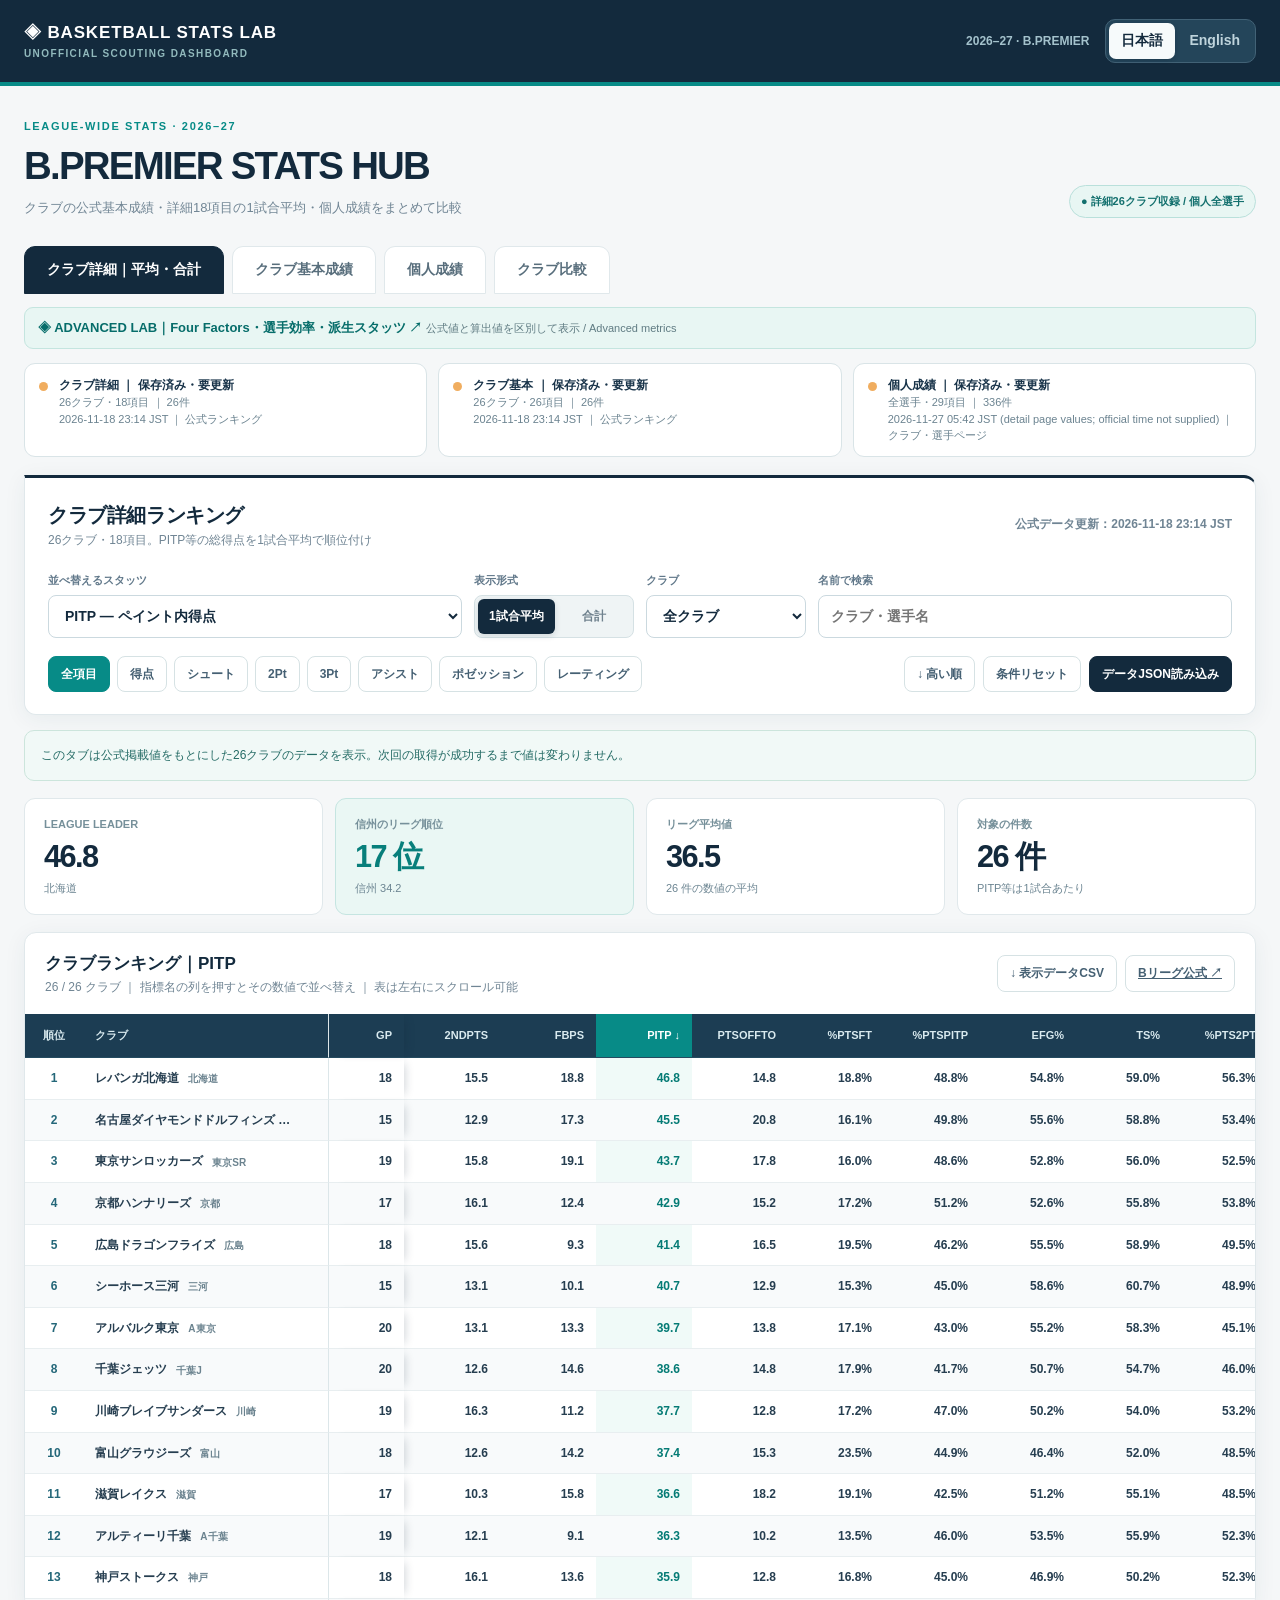
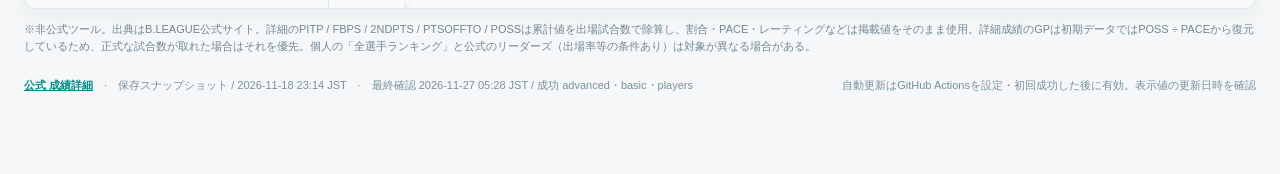
==== index.html @ 7b38d756 "Refresh official B.PREMIER player stats" ====
<!doctype html><html lang="ja"><head><meta charset="utf-8"/><meta name="viewport" content="width=device-width,initial-scale=1"/>
<meta name="theme-color" content="#132d40"/><title>B.PREMIER STATS HUB v3 · 2026-27</title>
<style>
:root{--navy:#132a3d;--navy2:#1c3d53;--teal:#078b87;--teal2:#e8f6f3;--orange:#b85f23;--ink:#263e50;--muted:#708594;--line:#e0e8eb;--bg:#f5f7f8}
*{box-sizing:border-box}body{margin:0;background:var(--bg);font:14px/1.55 -apple-system,BlinkMacSystemFont,"Hiragino Kaku Gothic ProN","Hiragino Sans","Noto Sans JP",sans-serif;color:var(--ink)}button,input,select{font:inherit}a{color:var(--teal)}.mast{background:var(--navy);color:white;border-bottom:4px solid var(--teal)}.mast .wrap{max-width:1480px;margin:auto;padding:19px 24px;display:flex;align-items:center;justify-content:space-between;gap:16px}.logo{font-weight:900;font-size:17px;letter-spacing:.05em}.logo small{display:block;font-size:10px;color:#92babd;letter-spacing:.14em}.season{color:#a4c2cc;font-weight:700;font-size:12px;white-space:nowrap}.wrapmain{max-width:1480px;margin:auto;padding:32px 24px 80px}h1{font-size:clamp(28px,3vw,40px);line-height:1.28;letter-spacing:-.045em;color:var(--navy);margin:6px 0 8px}p{margin:0}.eyebrow{font-size:11px;letter-spacing:.15em;color:var(--teal);font-weight:900}.intro{display:flex;justify-content:space-between;gap:18px;align-items:flex-end}.subtitle{color:var(--muted);font-size:13px}.status{font-size:11px;border:1px solid #b9e0db;background:var(--teal2);color:#13706e;padding:7px 11px;border-radius:25px;font-weight:850;white-space:nowrap}.tabs{display:flex;gap:8px;overflow:auto;margin-top:28px;padding-bottom:1px}.tab{white-space:nowrap;border:1px solid var(--line);background:white;padding:12px 22px;border-radius:11px 11px 0 0;color:#586e7c;font-weight:850;cursor:pointer}.tab[aria-selected="true"]{background:var(--navy);color:white;border-color:var(--navy)}.panel{background:white;border:1px solid var(--line);border-top:3px solid var(--navy);border-radius:0 12px 12px 12px;padding:22px 23px;box-shadow:0 4px 22px #173d5110}.headline{display:flex;align-items:center;justify-content:space-between;gap:14px;flex-wrap:wrap}.headline h2{font-size:20px;margin:0;color:var(--navy);letter-spacing:-.02em}.meta{font-size:12px;color:var(--muted)}.fieldgrid{display:flex;gap:12px;flex-wrap:wrap;margin:22px 0 18px;align-items:flex-end}.field{min-width:160px;flex:1}.field.sm{flex:0 1 140px}.field label{display:block;color:#61788a;font-weight:850;font-size:11px;margin-bottom:6px}.field select,.field input{width:100%;background:white;border:1px solid #cbd9df;border-radius:8px;padding:10px 12px;height:43px;color:var(--navy);font-weight:700;min-width:0}.switch{height:43px;display:flex;gap:3px;padding:3px;background:#eff4f5;border:1px solid #d5e1e4;border-radius:8px}.switch button{border:0;padding:0 11px;white-space:nowrap;border-radius:6px;background:transparent;color:#70828e;font-size:12px;font-weight:850;flex:1;cursor:pointer}.switch button.active{background:var(--navy);color:white;box-shadow:0 2px 6px #132a3d24}.quick{display:flex;align-items:center;justify-content:space-between;gap:10px;flex-wrap:wrap;margin-top:5px}.chips{display:flex;gap:7px;flex-wrap:wrap}.chip,.btn{background:white;border:1px solid #d6e2e4;border-radius:8px;color:#456073;padding:8px 12px;font-size:12px;font-weight:800;cursor:pointer}.chip.active{background:var(--teal);color:white;border-color:var(--teal)}.btn.primary{color:white;background:var(--navy);border-color:var(--navy)}.btn:hover,.chip:hover{border-color:var(--teal)}.cards{display:grid;grid-template-columns:repeat(4,minmax(0,1fr));gap:12px;margin:17px 0}.stat{padding:17px 19px;border:1px solid var(--line);background:white;border-radius:11px;min-width:0}.stat.special{background:#eaf7f4;border-color:#c5e5e1}.stat .hint{font-size:11px;font-weight:800;color:#76909a}.stat .num{font-size:clamp(23px,2.4vw,32px);font-weight:900;color:var(--navy);letter-spacing:-.05em}.stat .sub{font-size:11px;color:#6b8491;white-space:nowrap;overflow:hidden;text-overflow:ellipsis}.stat.special .num{color:#087f7b}.data-box{background:white;border:1px solid var(--line);border-radius:12px;overflow:hidden;box-shadow:0 4px 22px #173d5110}.tabletop{padding:18px 20px;display:flex;justify-content:space-between;align-items:center;gap:10px;flex-wrap:wrap}.tabletop h3{font-size:17px;margin:0;color:var(--navy)}.table-scroll{overflow:auto;max-height:66vh;scrollbar-color:#b5ccd0 transparent}table{border-collapse:separate;border-spacing:0;width:100%;min-width:1000px;font-variant-numeric:tabular-nums;white-space:nowrap}thead th{position:sticky;top:0;background:var(--navy2);color:#d9eaef;font-size:11px;padding:13px 12px;text-align:right;z-index:2;border-bottom:1px solid #244b60}thead th:first-child,tbody td:first-child{text-align:center;position:sticky;left:0;z-index:3;background:inherit;min-width:58px}thead th:nth-child(2),tbody td:nth-child(2){text-align:left;position:sticky;left:58px;z-index:3;background:inherit;min-width:185px}thead th:first-child,thead th:nth-child(2){z-index:4;background:var(--navy2)}th button{border:0;background:transparent;color:inherit;padding:0;cursor:pointer;font-weight:850}th.sel{background:var(--teal)!important;color:white}tbody td{border-bottom:1px solid #e8eef0;padding:11px 12px;text-align:right;background:white;font-weight:700;font-size:12px}tbody tr:nth-child(even) td{background:#f8fafb}tbody tr.highlight td{background:#e8f6f3!important;color:#0f6664;font-weight:900}tbody tr.highlight td.sel{background:#c2e9e4!important}tbody td.sel{background:#f0faf8;font-weight:900;color:#057b75}tbody tr:hover td{background:#f0f7f8}td.name{font-size:12px;font-weight:850}.name small{display:inline-block;font-size:10px;font-weight:700;color:#6b838f;margin-left:6px}.rank{font-weight:900;color:#246779}.empty{padding:42px 24px;text-align:center;color:#718693}.notice{background:#fff8eb;color:#875928;border:1px solid #f1deb9;border-radius:10px;padding:14px 16px;font-size:12px;line-height:1.7;margin:15px 0}.notice.ok{background:#f1f9f7;border-color:#cce5dc;color:#246b65}.small-text{font-size:11px;color:#728795;margin-top:12px}.foot{display:flex;gap:18px;justify-content:space-between;align-items:center;flex-wrap:wrap;margin-top:22px;color:#78909e;font-size:11px}.foot a{font-weight:800}.hidden{display:none!important}.pill{display:inline-block;padding:2px 8px;border-radius:15px;background:#dcece9;color:#0d6a63;font-size:10px;margin-left:6px}.topline{display:flex;align-items:center;gap:10px;flex-wrap:wrap}.period{font-weight:850}.pos-code{display:inline-block;border:1px solid #cfe1e3;border-radius:5px;padding:1px 4px;font-size:10px;color:#53707c;margin-right:6px}.export{display:flex;gap:8px;flex-wrap:wrap}button:focus-visible,select:focus-visible,input:focus-visible,a:focus-visible{outline:3px solid #6dccca;outline-offset:3px}
@media(max-width:850px){.wrapmain{padding:24px 13px 40px}.mast .wrap{padding:16px 14px}.intro{align-items:flex-start;flex-direction:column}.tabs{margin-top:23px}.tab{padding:11px 15px;font-size:12px}.panel{padding:17px 13px}.cards{grid-template-columns:repeat(2,1fr)}.field{min-width:130px;flex:1 1 40%}.field.sm{flex:1 1 40%}.stat{padding:12px 13px}.tabletop{padding:13px}table{min-width:950px}.season{display:none}thead th:nth-child(2),tbody td:nth-child(2){min-width:155px}.status{white-space:normal}}

.compare-panel{background:white;border:1px solid #dce7ea;border-radius:14px;padding:23px 24px;margin-top:20px}
.compare-ctrl{display:flex;flex-wrap:wrap;gap:14px;align-items:end;margin:18px 0 20px}
.compare-ctrl label{display:block;color:var(--muted);font-size:12px;font-weight:800;margin-bottom:5px}
.compare-ctrl select{background:#f9fcfc;border:1px solid #cbd9df;border-radius:8px;padding:9px 12px;min-width:160px;max-width:280px}
.compare-grid{display:grid;grid-template-columns:repeat(2,minmax(0,1fr));gap:14px;margin:12px 0 22px}
.compare-card{padding:16px 18px;background:#f2f8f8;border-radius:12px;border:1px solid #d9e9e8}
.compare-card h3{margin:0 0 7px;font-size:19px;color:var(--navy)}.compare-card p{margin:3px 0;font-size:13px;color:#526b79}
.compare-table{width:100%;border-collapse:collapse;font-size:13px}.compare-table th{background:#f1f6f7;color:#425a66;text-align:right;padding:11px 13px;position:sticky;top:0}.compare-table th:first-child,.compare-table td:first-child{text-align:left}.compare-table td{padding:11px 13px;border-bottom:1px solid #e3e9eb;text-align:right;font-variant-numeric:tabular-nums}.compare-table tr:hover{background:#f7fcfb}.compare-table td.neutral{color:#16344a;font-weight:800}.compare-scroll{max-height:700px;overflow:auto;border:1px solid #e1eaec;border-radius:10px}
@media(max-width:650px){.compare-grid{grid-template-columns:1fr}.compare-panel{padding:16px 12px}.compare-table{font-size:12px}}
.health-grid{display:grid;grid-template-columns:repeat(3,minmax(0,1fr));gap:11px;margin:14px 0 18px}
.health-item{border:1px solid #d9e4e7;border-radius:11px;background:#fff;padding:12px 14px;display:flex;gap:11px;align-items:flex-start}
.health-dot{flex:0 0 9px;height:9px;border-radius:50%;background:#f0ad5f;margin-top:6px}
.health-item[data-health="ok"] .health-dot{background:#0a9990}
.health-item[data-health="bad"] .health-dot{background:#c06928}
.health-name{font-size:12px;font-weight:900;color:#183349}
.health-detail{font-size:11px;color:#6b8390;line-height:1.5}
@media(max-width:650px){.health-grid{grid-template-columns:1fr;gap:7px;margin:10px 0 16px}.health-item{padding:9px 12px}}

/* Bilingual UI */
.mast-right{display:flex;align-items:center;gap:16px;min-width:0}
.lang-switch{display:inline-flex;gap:2px;padding:3px;background:#24455a;border:1px solid #426276;border-radius:10px;flex-shrink:0}
.lang-switch button{background:transparent;color:#bfd4dc;border:0;border-radius:7px;padding:7px 12px;font-weight:850;min-height:34px;cursor:pointer}
.lang-switch button[aria-pressed="true"]{background:#f6fafb;color:#132a3d;box-shadow:0 1px 4px #071d3040}
.lang-switch button:focus-visible{outline:3px solid #77dacf;outline-offset:2px}
@media(max-width:420px){.logo{font-size:13px}.logo small{font-size:8px}.mast .wrap{gap:8px}.lang-switch button{font-size:11px;padding:6px 9px}}

/* Prevent long sticky club/player names from painting over numeric columns. */
.table-scroll table thead th:first-child,.table-scroll table tbody td:first-child{width:58px;min-width:58px;max-width:58px;overflow:hidden;}
.table-scroll table thead th:nth-child(2),.table-scroll table tbody td:nth-child(2){width:245px;min-width:245px;max-width:245px;overflow:hidden;text-overflow:ellipsis;white-space:nowrap;}
.table-scroll table tbody td:nth-child(2) small{max-width:90px;overflow:hidden;text-overflow:ellipsis;white-space:nowrap;vertical-align:middle;}
.table-scroll table tbody td:nth-child(2){background:#fff;}
.table-scroll table tbody tr:nth-child(even) td:nth-child(2){background:#f8fafb;}
.table-scroll table tbody tr.highlight td:nth-child(2){background:#e8f6f3;}
@media(max-width:850px){.table-scroll table thead th:nth-child(2),.table-scroll table tbody td:nth-child(2){width:190px;min-width:190px;max-width:190px;}}

/* Ranking table regression guard: keep identifiers readable while horizontal stats scroll. */
#rankingTable .table-scroll > table{
  width:max-content;
  min-width:100%;
  table-layout:auto;
}
#rankingTable .table-scroll thead th:nth-child(n+4),
#rankingTable .table-scroll tbody td:nth-child(n+4){min-width:96px;}
#rankingTable .table-scroll thead th:nth-child(3),
#rankingTable .table-scroll tbody td:nth-child(3){
  position:sticky;
  left:303px;
  width:76px;
  min-width:76px;
  max-width:76px;
  overflow:hidden;
  white-space:nowrap;
  text-overflow:ellipsis;
  border-left:1px solid #dce6e9;
}
#rankingTable .table-scroll thead th:nth-child(3){
  z-index:5;
  background:var(--navy2);
  box-shadow:7px 0 10px -6px #132a3d55;
}
#rankingTable .table-scroll tbody td:nth-child(3){
  z-index:3;
  box-shadow:7px 0 10px -6px #132a3d33;
}
#rankingTable .table-scroll tbody tr:nth-child(odd) td:nth-child(-n+3){background:white;}
#rankingTable .table-scroll tbody tr:nth-child(even) td:nth-child(-n+3){background:#f8fafb;}
#rankingTable .table-scroll tbody tr:hover td:nth-child(-n+3){background:#f0f7f8;}
#rankingTable .table-scroll tbody tr.highlight td:nth-child(-n+3){background:#e8f6f3!important;}
#rankingTable .table-scroll thead th:first-child,
#rankingTable .table-scroll thead th:nth-child(2){z-index:6;}
#rankingTable .table-scroll tbody td:first-child,
#rankingTable .table-scroll tbody td:nth-child(2){z-index:4;}
#rankingTable[data-view="players"] .table-scroll thead th:nth-child(3),
#rankingTable[data-view="players"] .table-scroll tbody td:nth-child(3){
  width:136px;min-width:136px;max-width:136px;text-align:left;
}
#rankingTable .table-scroll tbody td.name{cursor:default;}

/* Narrow-screen guard: all frozen columns must fit inside the viewport. */
@media(max-width:650px){
  #rankingTable .table-scroll thead th:first-child,
  #rankingTable .table-scroll tbody td:first-child{
    width:48px;min-width:48px;max-width:48px;
  }
  #rankingTable .table-scroll thead th:nth-child(2),
  #rankingTable .table-scroll tbody td:nth-child(2){
    left:48px;width:155px;min-width:155px;max-width:155px;
  }
  #rankingTable .table-scroll thead th:nth-child(3),
  #rankingTable .table-scroll tbody td:nth-child(3){left:203px;}
  #rankingTable[data-view="players"] .table-scroll thead th:nth-child(3),
  #rankingTable[data-view="players"] .table-scroll tbody td:nth-child(3){
    width:100px;min-width:100px;max-width:100px;
  }
}
@media(max-width:380px){
  #rankingTable .table-scroll thead th:first-child,
  #rankingTable .table-scroll tbody td:first-child{
    width:44px;min-width:44px;max-width:44px;
  }
  #rankingTable .table-scroll thead th:nth-child(2),
  #rankingTable .table-scroll tbody td:nth-child(2){
    left:44px;width:128px;min-width:128px;max-width:128px;
  }
  #rankingTable .table-scroll thead th:nth-child(3),
  #rankingTable .table-scroll tbody td:nth-child(3){left:172px;}
  #rankingTable[data-view="players"] .table-scroll thead th:nth-child(3),
  #rankingTable[data-view="players"] .table-scroll tbody td:nth-child(3){
    width:92px;min-width:92px;max-width:92px;
  }
}
/* Comparison table must not inherit ranking-only frozen columns. */
#compareView .compare-table thead th:first-child,
#compareView .compare-table thead th:nth-child(2),
#compareView .compare-table tbody td:first-child,
#compareView .compare-table tbody td:nth-child(2){
  left:auto;
  position:static;
  width:auto;min-width:0;max-width:none;
  overflow:visible;
  text-overflow:clip;
  background:transparent;
}
#compareView .compare-table thead th{position:sticky;top:0;z-index:2;background:#f1f6f7;}
@media(min-width:651px) and (max-width:850px){
  #rankingTable .table-scroll thead th:nth-child(3),
  #rankingTable .table-scroll tbody td:nth-child(3){left:248px;}
}
</style></head><body>
<header class="mast"><div class="wrap"><div class="logo">◈ BASKETBALL STATS LAB<small>UNOFFICIAL SCOUTING DASHBOARD</small></div><div class="mast-right"><div class="season">2026–27 · B.PREMIER</div><div class="lang-switch" role="group" aria-label="言語 / Language"><button id="langJa" type="button" data-lang="ja" aria-pressed="true">日本語</button><button id="langEn" type="button" data-lang="en" aria-pressed="false">English</button></div></div></div></header>
<main class="wrapmain"><div class="intro"><div><div class="eyebrow">LEAGUE-WIDE STATS · 2026–27</div><h1>B.PREMIER STATS HUB</h1><p class="subtitle">クラブの公式基本成績・詳細18項目の1試合平均・個人成績をまとめて比較</p></div><div class="status" id="globalStatus">● 保存データを表示中</div></div>
<nav class="tabs" aria-label="データ種別"><button class="tab" type="button" data-tab="advanced" aria-selected="true">クラブ詳細｜平均・合計</button><button class="tab" type="button" data-tab="basic" aria-selected="false">クラブ基本成績</button><button class="tab" type="button" data-tab="players" aria-selected="false">個人成績</button><button class="tab" type="button" data-tab="compare" aria-selected="false">クラブ比較</button></nav>
<div style="margin:12px 0 4px;padding:10px 13px;border:1px solid #c4e5df;background:#e8f6f3;border-radius:9px;font-size:13px"><a href="./advanced-lab.html" style="font-weight:850;color:#066d6a;text-decoration:none">◈ ADVANCED LAB｜Four Factors・選手効率・派生スタッツ ↗</a> <span style="color:#607c83;font-size:11px">公式値と算出値を区別して表示 / Advanced metrics</span></div>
<div id="healthBar" class="health-grid" role="status" aria-live="polite"></div>
<section class="panel" id="rankingPanel"><div class="headline"><div><h2 id="panelTitle">クラブ詳細ランキング</h2><div class="meta" id="panelDescription">26クラブ・18項目の詳細数値を比較</div></div><div class="meta period" id="updatedAt">公式掲載値：2026/10/26 02:24</div></div>
 <div class="fieldgrid"><div class="field"><label for="metric">並べ替えるスタッツ</label><select id="metric"></select></div><div class="field sm" id="modeWrap"><label>表示形式</label><div class="switch"><button id="modeAvg" class="active" type="button">1試合平均</button><button id="modeTotal" type="button">合計</button></div></div><div class="field sm" id="clubWrap"><label for="club">クラブ</label><select id="club"><option value="">全クラブ</option></select></div><div class="field sm hidden" id="eligibleWrap"><label for="eligible">対象選手</label><select id="eligible"><option value="all">全出場選手</option><option value="leaders">出場率85%以上</option></select></div><div class="field sm hidden" id="positionWrap"><label for="position">ポジション</label><select id="position"><option value="">全ポジション</option><option value="PG">PG</option><option value="SG">SG</option><option value="SF">SF</option><option value="PF">PF</option><option value="C">C</option></select></div><div class="field"><label for="search">名前で検索</label><input type="search" id="search" placeholder="クラブ・選手名"/></div></div>
 <div class="quick"><div class="chips" id="chips"></div><div class="export"><button type="button" class="btn" id="sortToggle">↓ 高い順</button><button type="button" class="btn" id="clear">条件リセット</button><button type="button" class="btn primary" id="loadJson">データJSON読み込み</button></div></div></section>
<div id="warning" class="notice"></div>
<section class="cards" id="cards"><div class="stat"><div class="hint" id="lbl1">リーグ1位</div><div class="num" id="val1">—</div><div class="sub" id="sub1">—</div></div><div class="stat special"><div class="hint" id="lbl2">信州の順位</div><div class="num" id="val2">—</div><div class="sub" id="sub2">—</div></div><div class="stat"><div class="hint" id="lbl3">リーグ平均</div><div class="num" id="val3">—</div><div class="sub" id="sub3">—</div></div><div class="stat"><div class="hint" id="lbl4">順位比較</div><div class="num" id="val4">—</div><div class="sub" id="sub4">—</div></div></section>
<section class="data-box" id="rankingTable"><div class="tabletop"><div><h3 id="tableTitle">ランキング一覧</h3><p class="meta" id="tableInfo">列見出しを押して並べ替え</p></div><div class="export"><button class="btn" id="csv">↓ 表示データCSV</button><a id="official" class="btn" href="https://www.bleague.jp/stats/" target="_blank" rel="noopener">Bリーグ公式 ↗</a></div></div><div class="table-scroll" tabindex="0" role="region" aria-label="成績表：横スクロール可"><table><thead id="thead"></thead><tbody id="tbody"></tbody></table></div></section>
<section class="compare-panel" id="compareView" style="display:none">
 <div class="headline"><div><h2>クラブ比較｜SCOUTING VIEW</h2><p class="meta">同一指標を2クラブで比較。差は「対戦相手 − 信州」で表示（比較先は変更可能）。</p></div><div id="compareStamp" class="meta period"></div></div>
 <div class="compare-ctrl"><div><label for="compareA">自チーム</label><select id="compareA"></select></div><div><label for="compareB">対戦相手</label><select id="compareB"></select></div><div><label for="compareType">スタッツ</label><select id="compareType"><option value="advanced">クラブ詳細18項目</option><option value="basic">クラブ基本26項目</option></select></div><div><label for="compareMode">詳細集計</label><select id="compareMode"><option value="avg">1試合平均</option><option value="total">合計（累計項目のみ）</option></select></div></div>
 <div class="notice" id="compareNote"></div>
 <div class="compare-grid"><div class="compare-card"><h3 id="compareNameA">信州</h3><p id="compareMetaA"></p></div><div class="compare-card"><h3 id="compareNameB">対戦相手</h3><p id="compareMetaB"></p></div></div>
 <div class="compare-scroll"><table class="compare-table"><thead><tr><th>指標</th><th id="hCompareA">信州</th><th id="hCompareB">相手</th><th>差（相手−自チーム）</th><th>リーグ順位（自）</th><th>リーグ順位（相手）</th></tr></thead><tbody id="compareBody"></tbody></table></div>
 <p class="small-text">※割合・PACE・OFFRTG・DEFRTG・NETRTGなどは累計／平均の切り替えにかかわらず公式掲載値。順位は指標ごとに降順（DEFRTG・OPPPTSPG・TOPGなどは昇順）で計算。</p>
 </section>
 <p class="small-text">※非公式ツール。出典はB.LEAGUE公式サイト。詳細のPITP / FBPS / 2NDPTS / PTSOFFTO / POSSは累計値を出場試合数で除算し、割合・PACE・レーティングなどは掲載値をそのまま使用。詳細成績のGPは初期データではPOSS ÷ PACEから復元しているため、正式な試合数が取れた場合はそれを優先。個人の「全選手ランキング」と公式のリーダーズ（出場率等の条件あり）は対象が異なる場合がある。</p>
<div class="foot"><div><a href="https://www.bleague.jp/stats/" target="_blank" rel="noopener">公式 成績詳細</a>　·　<span id="sourceInfo">データセット：保存スナップショット</span>　·　<span id="syncInfo">更新ジョブ：未接続</span></div><div>自動更新はGitHub Actionsを設定・初回成功した後に有効。表示値の更新日時を確認</div></div></main>
<input type="file" id="file" accept="application/json,.json" style="display:none"/>
<script id="bootstrap" type="application/json">{"schema":1,"season":"2026-27","league":"B.PREMIER","updated":{"advanced":"2026-11-18 23:14 JST","basic":"2026-11-18 23:14 JST","players":"2026-11-27 05:42 JST (detail page values; official time not supplied)"},"quality":{"advanced":"full","basic":"full","players":"full"},"advanced":[{"name":"レバンガ北海道","abbr":"北海道","gp":18,"v":{"2NDPTS":279.0,"FBPS":338.0,"PITP":842.0,"PTSOFFTO":267.0,"%PTSFT":18.8,"%PTSPITP":48.8,"EFG%":54.8,"TS%":59.0,"%PTS2PT":56.3,"%FGA2PT":66.3,"%PTS3PT":24.9,"%FGA3PT":33.7,"AST/TO":2.0,"PACE":78.6,"POSS":1415.3,"OFFRTG":121.9,"DEFRTG":118.8,"NETRTG":3.0}},{"name":"東京サンロッカーズ","abbr":"東京SR","gp":19,"v":{"2NDPTS":300.0,"FBPS":363.0,"PITP":830.0,"PTSOFFTO":339.0,"%PTSFT":16.0,"%PTSPITP":48.6,"EFG%":52.8,"TS%":56.0,"%PTS2PT":52.5,"%FGA2PT":60.7,"%PTS3PT":31.4,"%FGA3PT":39.3,"AST/TO":2.1,"PACE":76.1,"POSS":1445.6,"OFFRTG":118.2,"DEFRTG":104.2,"NETRTG":14.0}},{"name":"アルバルク東京","abbr":"A東京","gp":20,"v":{"2NDPTS":262.0,"FBPS":265.0,"PITP":794.0,"PTSOFFTO":275.0,"%PTSFT":17.1,"%PTSPITP":43.0,"EFG%":55.2,"TS%":58.3,"%PTS2PT":45.1,"%FGA2PT":52.5,"%PTS3PT":37.9,"%FGA3PT":47.5,"AST/TO":1.9,"PACE":77.0,"POSS":1540.3,"OFFRTG":119.8,"DEFRTG":106.2,"NETRTG":13.6}},{"name":"千葉ジェッツ","abbr":"千葉J","gp":20,"v":{"2NDPTS":251.0,"FBPS":291.0,"PITP":772.0,"PTSOFFTO":297.0,"%PTSFT":17.9,"%PTSPITP":41.7,"EFG%":50.7,"TS%":54.7,"%PTS2PT":46.0,"%FGA2PT":54.5,"%PTS3PT":36.1,"%FGA3PT":45.5,"AST/TO":1.7,"PACE":81.9,"POSS":1637.8,"OFFRTG":113.1,"DEFRTG":116.4,"NETRTG":-3.3}},{"name":"広島ドラゴンフライズ","abbr":"広島","gp":18,"v":{"2NDPTS":280.0,"FBPS":168.0,"PITP":746.0,"PTSOFFTO":297.0,"%PTSFT":19.5,"%PTSPITP":46.2,"EFG%":55.5,"TS%":58.9,"%PTS2PT":49.5,"%FGA2PT":58.6,"%PTS3PT":31.0,"%FGA3PT":41.4,"AST/TO":1.9,"PACE":73.4,"POSS":1320.9,"OFFRTG":122.3,"DEFRTG":108.6,"NETRTG":13.7}},{"name":"京都ハンナリーズ","abbr":"京都","gp":17,"v":{"2NDPTS":273.0,"FBPS":211.0,"PITP":730.0,"PTSOFFTO":258.0,"%PTSFT":17.2,"%PTSPITP":51.2,"EFG%":52.6,"TS%":55.8,"%PTS2PT":53.8,"%FGA2PT":60.2,"%PTS3PT":29.0,"%FGA3PT":39.8,"AST/TO":1.7,"PACE":73.9,"POSS":1255.8,"OFFRTG":113.6,"DEFRTG":107.0,"NETRTG":6.6}},{"name":"川崎ブレイブサンダース","abbr":"川崎","gp":19,"v":{"2NDPTS":309.0,"FBPS":212.0,"PITP":716.0,"PTSOFFTO":244.0,"%PTSFT":17.2,"%PTSPITP":47.0,"EFG%":50.2,"TS%":54.0,"%PTS2PT":53.2,"%FGA2PT":62.5,"%PTS3PT":29.5,"%FGA3PT":37.5,"AST/TO":1.5,"PACE":71.8,"POSS":1363.6,"OFFRTG":111.8,"DEFRTG":115.1,"NETRTG":-3.3}},{"name":"アルティーリ千葉","abbr":"A千葉","gp":19,"v":{"2NDPTS":229.0,"FBPS":172.0,"PITP":690.0,"PTSOFFTO":193.0,"%PTSFT":13.5,"%PTSPITP":46.0,"EFG%":53.5,"TS%":55.9,"%PTS2PT":52.3,"%FGA2PT":59.9,"%PTS3PT":34.2,"%FGA3PT":40.1,"AST/TO":1.5,"PACE":72.3,"POSS":1373.4,"OFFRTG":109.2,"DEFRTG":117.2,"NETRTG":-7.9}},{"name":"名古屋ダイヤモンドドルフィンズ","abbr":"名古屋D","gp":15,"v":{"2NDPTS":193.0,"FBPS":259.0,"PITP":682.0,"PTSOFFTO":312.0,"%PTSFT":16.1,"%PTSPITP":49.8,"EFG%":55.6,"TS%":58.8,"%PTS2PT":53.4,"%FGA2PT":60.9,"%PTS3PT":30.4,"%FGA3PT":39.1,"AST/TO":1.8,"PACE":76.9,"POSS":1153.1,"OFFRTG":118.8,"DEFRTG":102.2,"NETRTG":16.7}},{"name":"秋田ノーザンハピネッツ","abbr":"秋田","gp":19,"v":{"2NDPTS":205.0,"FBPS":266.0,"PITP":678.0,"PTSOFFTO":254.0,"%PTSFT":15.4,"%PTSPITP":42.8,"EFG%":53.3,"TS%":56.4,"%PTS2PT":46.1,"%FGA2PT":55.0,"%PTS3PT":38.5,"%FGA3PT":45.0,"AST/TO":1.6,"PACE":75.3,"POSS":1430.3,"OFFRTG":110.7,"DEFRTG":120.3,"NETRTG":-9.6}},{"name":"富山グラウジーズ","abbr":"富山","gp":18,"v":{"2NDPTS":226.0,"FBPS":256.0,"PITP":674.0,"PTSOFFTO":276.0,"%PTSFT":23.5,"%PTSPITP":44.9,"EFG%":46.4,"TS%":52.0,"%PTS2PT":48.5,"%FGA2PT":59.7,"%PTS3PT":28.0,"%FGA3PT":40.3,"AST/TO":1.5,"PACE":77.9,"POSS":1402.8,"OFFRTG":106.9,"DEFRTG":114.4,"NETRTG":-7.5}},{"name":"横浜ビー・コルセアーズ","abbr":"横浜BC","gp":19,"v":{"2NDPTS":194.0,"FBPS":211.0,"PITP":664.0,"PTSOFFTO":268.0,"%PTSFT":14.7,"%PTSPITP":44.4,"EFG%":50.1,"TS%":53.4,"%PTS2PT":53.1,"%FGA2PT":62.5,"%PTS3PT":32.1,"%FGA3PT":37.5,"AST/TO":1.8,"PACE":72.5,"POSS":1378.4,"OFFRTG":108.4,"DEFRTG":116.6,"NETRTG":-8.2}},{"name":"神戸ストークス","abbr":"神戸","gp":18,"v":{"2NDPTS":290.0,"FBPS":244.0,"PITP":646.0,"PTSOFFTO":231.0,"%PTSFT":16.8,"%PTSPITP":45.0,"EFG%":46.9,"TS%":50.2,"%PTS2PT":52.3,"%FGA2PT":61.2,"%PTS3PT":30.9,"%FGA3PT":38.8,"AST/TO":1.4,"PACE":76.0,"POSS":1368.5,"OFFRTG":104.9,"DEFRTG":115.8,"NETRTG":-11.0}},{"name":"仙台89ERS","abbr":"仙台","gp":19,"v":{"2NDPTS":213.0,"FBPS":258.0,"PITP":628.0,"PTSOFFTO":300.0,"%PTSFT":14.1,"%PTSPITP":37.2,"EFG%":54.8,"TS%":58.1,"%PTS2PT":43.4,"%FGA2PT":50.4,"%PTS3PT":42.5,"%FGA3PT":49.6,"AST/TO":2.1,"PACE":70.7,"POSS":1343.6,"OFFRTG":125.5,"DEFRTG":113.6,"NETRTG":11.8}},{"name":"滋賀レイクス","abbr":"滋賀","gp":17,"v":{"2NDPTS":175.0,"FBPS":269.0,"PITP":622.0,"PTSOFFTO":310.0,"%PTSFT":19.1,"%PTSPITP":42.5,"EFG%":51.2,"TS%":55.1,"%PTS2PT":48.5,"%FGA2PT":56.4,"%PTS3PT":32.4,"%FGA3PT":43.6,"AST/TO":1.7,"PACE":79.1,"POSS":1344.0,"OFFRTG":108.9,"DEFRTG":113.2,"NETRTG":-4.3}},{"name":"信州ブレイブウォリアーズ","abbr":"信州","gp":18,"v":{"2NDPTS":264.0,"FBPS":247.0,"PITP":616.0,"PTSOFFTO":231.0,"%PTSFT":17.2,"%PTSPITP":41.0,"EFG%":51.7,"TS%":55.5,"%PTS2PT":47.3,"%FGA2PT":55.0,"%PTS3PT":35.6,"%FGA3PT":45.0,"AST/TO":1.2,"PACE":76.0,"POSS":1367.2,"OFFRTG":109.9,"DEFRTG":113.6,"NETRTG":-3.7}},{"name":"長崎ヴェルカ","abbr":"長崎","gp":19,"v":{"2NDPTS":144.0,"FBPS":189.0,"PITP":616.0,"PTSOFFTO":276.0,"%PTSFT":13.0,"%PTSPITP":41.7,"EFG%":53.7,"TS%":56.1,"%PTS2PT":49.0,"%FGA2PT":55.0,"%PTS3PT":38.0,"%FGA3PT":45.0,"AST/TO":1.4,"PACE":69.3,"POSS":1317.4,"OFFRTG":112.1,"DEFRTG":117.5,"NETRTG":-5.4}},{"name":"シーホース三河","abbr":"三河","gp":15,"v":{"2NDPTS":197.0,"FBPS":151.0,"PITP":610.0,"PTSOFFTO":193.0,"%PTSFT":15.3,"%PTSPITP":45.0,"EFG%":58.6,"TS%":60.7,"%PTS2PT":48.9,"%FGA2PT":57.1,"%PTS3PT":35.9,"%FGA3PT":42.9,"AST/TO":1.9,"PACE":72.2,"POSS":1082.5,"OFFRTG":125.2,"DEFRTG":111.3,"NETRTG":13.9}},{"name":"琉球ゴールデンキングス","abbr":"琉球","gp":18,"v":{"2NDPTS":285.0,"FBPS":228.0,"PITP":610.0,"PTSOFFTO":262.0,"%PTSFT":19.2,"%PTSPITP":40.3,"EFG%":51.3,"TS%":55.5,"%PTS2PT":45.1,"%FGA2PT":56.2,"%PTS3PT":35.7,"%FGA3PT":43.8,"AST/TO":1.6,"PACE":73.9,"POSS":1330.7,"OFFRTG":113.7,"DEFRTG":112.3,"NETRTG":1.4}},{"name":"茨城ロボッツ","abbr":"茨城","gp":18,"v":{"2NDPTS":236.0,"FBPS":195.0,"PITP":598.0,"PTSOFFTO":264.0,"%PTSFT":15.8,"%PTSPITP":39.7,"EFG%":54.2,"TS%":58.0,"%PTS2PT":43.8,"%FGA2PT":50.4,"%PTS3PT":40.4,"%FGA3PT":49.6,"AST/TO":1.8,"PACE":72.6,"POSS":1307.7,"OFFRTG":115.2,"DEFRTG":109.8,"NETRTG":5.4}},{"name":"島根スサノオマジック","abbr":"島根","gp":17,"v":{"2NDPTS":184.0,"FBPS":190.0,"PITP":584.0,"PTSOFFTO":247.0,"%PTSFT":13.9,"%PTSPITP":41.0,"EFG%":54.5,"TS%":57.4,"%PTS2PT":45.3,"%FGA2PT":51.9,"%PTS3PT":40.8,"%FGA3PT":48.1,"AST/TO":1.7,"PACE":72.5,"POSS":1233.3,"OFFRTG":115.6,"DEFRTG":112.7,"NETRTG":2.9}},{"name":"宇都宮ブレックス","abbr":"宇都宮","gp":17,"v":{"2NDPTS":223.0,"FBPS":193.0,"PITP":568.0,"PTSOFFTO":228.0,"%PTSFT":16.2,"%PTSPITP":40.7,"EFG%":52.0,"TS%":55.3,"%PTS2PT":45.1,"%FGA2PT":50.4,"%PTS3PT":38.7,"%FGA3PT":49.6,"AST/TO":1.7,"PACE":73.5,"POSS":1250.0,"OFFRTG":111.7,"DEFRTG":112.6,"NETRTG":-1.0}},{"name":"群馬クレインサンダーズ","abbr":"群馬","gp":18,"v":{"2NDPTS":191.0,"FBPS":169.0,"PITP":556.0,"PTSOFFTO":334.0,"%PTSFT":19.5,"%PTSPITP":36.7,"EFG%":52.2,"TS%":56.8,"%PTS2PT":45.1,"%FGA2PT":53.5,"%PTS3PT":35.4,"%FGA3PT":46.5,"AST/TO":1.9,"PACE":71.6,"POSS":1289.6,"OFFRTG":117.6,"DEFRTG":104.7,"NETRTG":12.9}},{"name":"大阪エヴェッサ","abbr":"大阪","gp":18,"v":{"2NDPTS":166.0,"FBPS":194.0,"PITP":506.0,"PTSOFFTO":244.0,"%PTSFT":14.1,"%PTSPITP":40.3,"EFG%":45.3,"TS%":47.7,"%PTS2PT":49.8,"%FGA2PT":56.0,"%PTS3PT":36.1,"%FGA3PT":44.0,"AST/TO":1.2,"PACE":74.2,"POSS":1335.2,"OFFRTG":94.1,"DEFRTG":122.0,"NETRTG":-27.9}},{"name":"佐賀バルーナーズ","abbr":"佐賀","gp":17,"v":{"2NDPTS":162.0,"FBPS":173.0,"PITP":502.0,"PTSOFFTO":215.0,"%PTSFT":16.6,"%PTSPITP":37.9,"EFG%":48.6,"TS%":52.3,"%PTS2PT":44.7,"%FGA2PT":52.4,"%PTS3PT":38.7,"%FGA3PT":47.6,"AST/TO":1.7,"PACE":74.2,"POSS":1262.0,"OFFRTG":105.0,"DEFRTG":128.9,"NETRTG":-23.9}},{"name":"三遠ネオフェニックス","abbr":"三遠","gp":14,"v":{"2NDPTS":184.0,"FBPS":176.0,"PITP":466.0,"PTSOFFTO":236.0,"%PTSFT":16.6,"%PTSPITP":37.5,"EFG%":54.2,"TS%":57.8,"%PTS2PT":45.5,"%FGA2PT":52.2,"%PTS3PT":37.9,"%FGA3PT":47.8,"AST/TO":1.9,"PACE":75.3,"POSS":1053.8,"OFFRTG":117.9,"DEFRTG":111.4,"NETRTG":6.5}}],"basic":[{"name":"滋賀レイクス","abbr":"滋賀","gp":17,"PPG":86.1,"OPPPTSPG":89.5,"FGMPG":30.2,"FGAPG":68.1,"FG%":44.3,"2FGMPG":20.9,"2FGAPG":38.4,"2FG%":54.4,"3FGMPG":9.3,"3FGAPG":29.7,"3FG%":31.3,"FTMPG":16.4,"FTAPG":22.6,"FT%":72.5,"ORPG":11.6,"DRPG":25.4,"RPG":36.9,"APG":23.4,"TOPG":13.5,"STPG":9.9,"BSPG":2.8,"BSRPG":2.7,"FPG":22.7,"FDPG":21.7,"MINPG":"204:24","EFFPG":94.6},{"name":"名古屋ダイヤモンドドルフィンズ","abbr":"名古屋D","gp":15,"PPG":91.3,"OPPPTSPG":78.5,"FGMPG":33.7,"FGAPG":68.9,"FG%":48.9,"2FGMPG":24.4,"2FGAPG":41.9,"2FG%":58.2,"3FGMPG":9.3,"3FGAPG":26.9,"3FG%":34.4,"FTMPG":14.7,"FTAPG":19.9,"FT%":73.9,"ORPG":12.5,"DRPG":26.0,"RPG":38.5,"APG":22.9,"TOPG":12.9,"STPG":9.1,"BSPG":2.9,"BSRPG":2.8,"FPG":18.3,"FDPG":20.5,"MINPG":"200:00","EFFPG":106.1},{"name":"東京サンロッカーズ","abbr":"東京SR","gp":19,"PPG":90.0,"OPPPTSPG":79.3,"FGMPG":33.1,"FGAPG":71.5,"FG%":46.2,"2FGMPG":23.6,"2FGAPG":43.4,"2FG%":54.4,"3FGMPG":9.4,"3FGAPG":28.1,"3FG%":33.5,"FTMPG":14.4,"FTAPG":20.1,"FT%":71.9,"ORPG":15.3,"DRPG":28.4,"RPG":43.6,"APG":24.8,"TOPG":12.0,"STPG":8.7,"BSPG":3.6,"BSRPG":3.3,"FPG":18.3,"FDPG":18.4,"MINPG":"201:18","EFFPG":107.1},{"name":"仙台89ERS","abbr":"仙台","gp":19,"PPG":88.7,"OPPPTSPG":80.4,"FGMPG":31.8,"FGAPG":69.6,"FG%":45.7,"2FGMPG":19.3,"2FGAPG":35.1,"2FG%":54.9,"3FGMPG":12.6,"3FGAPG":34.5,"3FG%":36.4,"FTMPG":12.5,"FTAPG":15.3,"FT%":81.7,"ORPG":11.2,"DRPG":25.6,"RPG":36.8,"APG":22.6,"TOPG":10.5,"STPG":7.8,"BSPG":3.6,"BSRPG":2.6,"FPG":16.3,"FDPG":18.3,"MINPG":"190:47","EFFPG":104.3},{"name":"京都ハンナリーズ","abbr":"京都","gp":17,"PPG":83.9,"OPPPTSPG":79.1,"FGMPG":30.7,"FGAPG":66.1,"FG%":46.4,"2FGMPG":22.6,"2FGAPG":39.8,"2FG%":56.7,"3FGMPG":8.1,"3FGAPG":26.3,"3FG%":30.9,"FTMPG":14.4,"FTAPG":20.8,"FT%":69.2,"ORPG":14.8,"DRPG":26.1,"RPG":40.9,"APG":23.9,"TOPG":14.4,"STPG":7.8,"BSPG":2.5,"BSRPG":3.0,"FPG":20.5,"FDPG":21.5,"MINPG":"201:28","EFFPG":96.0},{"name":"三遠ネオフェニックス","abbr":"三遠","gp":14,"PPG":88.8,"OPPPTSPG":83.9,"FGMPG":31.4,"FGAPG":68.4,"FG%":46.0,"2FGMPG":20.2,"2FGAPG":35.7,"2FG%":56.6,"3FGMPG":11.2,"3FGAPG":32.6,"3FG%":34.4,"FTMPG":14.7,"FTAPG":19.1,"FT%":77.2,"ORPG":12.4,"DRPG":25.6,"RPG":37.9,"APG":22.6,"TOPG":12.0,"STPG":7.6,"BSPG":2.9,"BSRPG":1.9,"FPG":22.1,"FDPG":20.9,"MINPG":"201:47","EFFPG":100.7},{"name":"群馬クレインサンダーズ","abbr":"群馬","gp":18,"PPG":84.3,"OPPPTSPG":75.0,"FGMPG":28.9,"FGAPG":64.9,"FG%":44.6,"2FGMPG":19.0,"2FGAPG":34.7,"2FG%":54.7,"3FGMPG":9.9,"3FGAPG":30.2,"3FG%":32.9,"FTMPG":16.4,"FTAPG":21.1,"FT%":78.1,"ORPG":11.2,"DRPG":24.5,"RPG":35.7,"APG":19.3,"TOPG":10.0,"STPG":7.4,"BSPG":2.2,"BSRPG":1.4,"FPG":19.6,"FDPG":21.0,"MINPG":"200:00","EFFPG":94.9},{"name":"琉球ゴールデンキングス","abbr":"琉球","gp":18,"PPG":84.1,"OPPPTSPG":83.1,"FGMPG":28.9,"FGAPG":66.2,"FG%":43.7,"2FGMPG":18.9,"2FGAPG":37.2,"2FG%":51.0,"3FGMPG":10.0,"3FGAPG":29.0,"3FG%":34.5,"FTMPG":16.2,"FTAPG":21.8,"FT%":74.2,"ORPG":14.1,"DRPG":26.1,"RPG":40.2,"APG":21.4,"TOPG":13.2,"STPG":6.9,"BSPG":2.3,"BSRPG":4.4,"FPG":20.8,"FDPG":22.2,"MINPG":"202:46","EFFPG":91.6},{"name":"長崎ヴェルカ","abbr":"長崎","gp":19,"PPG":77.7,"OPPPTSPG":81.5,"FGMPG":28.9,"FGAPG":63.0,"FG%":45.9,"2FGMPG":19.1,"2FGAPG":34.6,"2FG%":55.0,"3FGMPG":9.8,"3FGAPG":28.4,"3FG%":34.7,"FTMPG":10.1,"FTAPG":14.2,"FT%":71.1,"ORPG":8.6,"DRPG":25.0,"RPG":33.6,"APG":19.3,"TOPG":13.7,"STPG":6.8,"BSPG":2.0,"BSRPG":2.7,"FPG":20.7,"FDPG":18.1,"MINPG":"190:47","EFFPG":79.1},{"name":"広島ドラゴンフライズ","abbr":"広島","gp":18,"PPG":89.8,"OPPPTSPG":79.7,"FGMPG":31.5,"FGAPG":65.1,"FG%":48.4,"2FGMPG":22.2,"2FGAPG":38.2,"2FG%":58.2,"3FGMPG":9.3,"3FGAPG":26.9,"3FG%":34.4,"FTMPG":17.5,"FTAPG":25.3,"FT%":69.1,"ORPG":12.7,"DRPG":27.3,"RPG":39.9,"APG":21.0,"TOPG":11.1,"STPG":6.8,"BSPG":2.4,"BSRPG":1.9,"FPG":20.2,"FDPG":22.4,"MINPG":"204:10","EFFPG":104.3},{"name":"レバンガ北海道","abbr":"北海道","gp":18,"PPG":95.8,"OPPPTSPG":93.4,"FGMPG":34.9,"FGAPG":71.1,"FG%":49.2,"2FGMPG":27.0,"2FGAPG":47.1,"2FG%":57.3,"3FGMPG":7.9,"3FGAPG":23.9,"3FG%":33.2,"FTMPG":18.0,"FTAPG":23.0,"FT%":78.3,"ORPG":13.4,"DRPG":27.5,"RPG":40.9,"APG":22.7,"TOPG":11.6,"STPG":6.7,"BSPG":3.2,"BSRPG":3.4,"FPG":21.8,"FDPG":22.6,"MINPG":"201:23","EFFPG":110.3},{"name":"横浜ビー・コルセアーズ","abbr":"横浜BC","gp":19,"PPG":78.6,"OPPPTSPG":84.6,"FGMPG":29.3,"FGAPG":66.9,"FG%":43.8,"2FGMPG":20.9,"2FGAPG":41.8,"2FG%":50.0,"3FGMPG":8.4,"3FGAPG":25.1,"3FG%":33.5,"FTMPG":11.6,"FTAPG":15.4,"FT%":75.3,"ORPG":11.7,"DRPG":23.6,"RPG":35.4,"APG":21.0,"TOPG":11.6,"STPG":6.6,"BSPG":1.6,"BSRPG":3.2,"FPG":22.2,"FDPG":18.7,"MINPG":"201:18","EFFPG":80.6},{"name":"大阪エヴェッサ","abbr":"大阪","gp":18,"PPG":69.8,"OPPPTSPG":90.5,"FGMPG":25.8,"FGAPG":66.2,"FG%":38.9,"2FGMPG":17.4,"2FGAPG":37.1,"2FG%":46.9,"3FGMPG":8.4,"3FGAPG":29.1,"3FG%":28.8,"FTMPG":9.8,"FTAPG":15.6,"FT%":63.2,"ORPG":11.3,"DRPG":24.1,"RPG":35.3,"APG":16.2,"TOPG":13.3,"STPG":6.5,"BSPG":2.7,"BSRPG":2.2,"FPG":20.8,"FDPG":19.2,"MINPG":"201:23","EFFPG":63.6},{"name":"神戸ストークス","abbr":"神戸","gp":18,"PPG":79.7,"OPPPTSPG":88.1,"FGMPG":29.1,"FGAPG":70.7,"FG%":41.1,"2FGMPG":20.8,"2FGAPG":43.3,"2FG%":48.1,"3FGMPG":8.2,"3FGAPG":27.4,"3FG%":30.0,"FTMPG":13.4,"FTAPG":19.9,"FT%":67.3,"ORPG":16.3,"DRPG":26.7,"RPG":42.9,"APG":19.2,"TOPG":13.5,"STPG":6.5,"BSPG":1.8,"BSRPG":2.0,"FPG":21.1,"FDPG":20.6,"MINPG":"200:00","EFFPG":82.9},{"name":"島根スサノオマジック","abbr":"島根","gp":17,"PPG":83.9,"OPPPTSPG":81.8,"FGMPG":30.4,"FGAPG":66.3,"FG%":45.9,"2FGMPG":19.0,"2FGAPG":34.4,"2FG%":55.2,"3FGMPG":11.4,"3FGAPG":31.9,"3FG%":35.8,"FTMPG":11.6,"FTAPG":15.5,"FT%":75.0,"ORPG":11.2,"DRPG":24.8,"RPG":36.0,"APG":20.1,"TOPG":11.9,"STPG":6.4,"BSPG":3.8,"BSRPG":2.1,"FPG":21.5,"FDPG":18.7,"MINPG":"200:00","EFFPG":90.8},{"name":"佐賀バルーナーズ","abbr":"佐賀","gp":17,"PPG":77.9,"OPPPTSPG":95.7,"FGMPG":27.5,"FGAPG":66.8,"FG%":41.1,"2FGMPG":17.4,"2FGAPG":35.0,"2FG%":49.7,"3FGMPG":10.1,"3FGAPG":31.8,"3FG%":31.6,"FTMPG":12.9,"FTAPG":17.4,"FT%":74.3,"ORPG":10.1,"DRPG":22.8,"RPG":32.8,"APG":18.2,"TOPG":10.9,"STPG":6.2,"BSPG":1.8,"BSRPG":2.5,"FPG":20.0,"FDPG":18.4,"MINPG":"200:00","EFFPG":74.9},{"name":"茨城ロボッツ","abbr":"茨城","gp":18,"PPG":83.7,"OPPPTSPG":79.8,"FGMPG":29.6,"FGAPG":65.0,"FG%":45.6,"2FGMPG":18.3,"2FGAPG":32.8,"2FG%":55.9,"3FGMPG":11.3,"3FGAPG":32.2,"3FG%":35.0,"FTMPG":13.2,"FTAPG":16.3,"FT%":81.0,"ORPG":11.1,"DRPG":25.6,"RPG":36.6,"APG":23.1,"TOPG":12.8,"STPG":6.2,"BSPG":2.1,"BSRPG":2.4,"FPG":22.2,"FDPG":19.6,"MINPG":"200:00","EFFPG":92.5},{"name":"富山グラウジーズ","abbr":"富山","gp":18,"PPG":83.3,"OPPPTSPG":89.2,"FGMPG":28.0,"FGAPG":68.7,"FG%":40.7,"2FGMPG":20.2,"2FGAPG":41.1,"2FG%":49.3,"3FGMPG":7.8,"3FGAPG":27.7,"3FG%":28.1,"FTMPG":19.6,"FTAPG":26.0,"FT%":75.2,"ORPG":13.4,"DRPG":25.3,"RPG":38.7,"APG":18.9,"TOPG":12.3,"STPG":6.2,"BSPG":1.9,"BSRPG":3.1,"FPG":25.3,"FDPG":24.8,"MINPG":"201:23","EFFPG":81.4},{"name":"秋田ノーザンハピネッツ","abbr":"秋田","gp":19,"PPG":83.3,"OPPPTSPG":90.6,"FGMPG":29.9,"FGAPG":66.2,"FG%":45.2,"2FGMPG":19.2,"2FGAPG":36.4,"2FG%":52.8,"3FGMPG":10.7,"3FGAPG":29.8,"3FG%":35.9,"FTMPG":12.8,"FTAPG":17.4,"FT%":73.7,"ORPG":9.5,"DRPG":26.4,"RPG":35.9,"APG":19.4,"TOPG":12.0,"STPG":6.2,"BSPG":3.2,"BSRPG":2.5,"FPG":20.2,"FDPG":18.8,"MINPG":"200:00","EFFPG":86.9},{"name":"アルバルク東京","abbr":"A東京","gp":20,"PPG":92.3,"OPPPTSPG":81.8,"FGMPG":32.5,"FGAPG":69.3,"FG%":46.8,"2FGMPG":20.8,"2FGAPG":36.4,"2FG%":57.1,"3FGMPG":11.7,"3FGAPG":32.9,"3FG%":35.4,"FTMPG":15.8,"FTAPG":22.4,"FT%":70.5,"ORPG":11.6,"DRPG":31.5,"RPG":43.1,"APG":20.6,"TOPG":10.6,"STPG":6.2,"BSPG":2.6,"BSRPG":2.2,"FPG":17.9,"FDPG":21.8,"MINPG":"205:00","EFFPG":108.8},{"name":"宇都宮ブレックス","abbr":"宇都宮","gp":17,"PPG":82.1,"OPPPTSPG":82.8,"FGMPG":29.1,"FGAPG":66.1,"FG%":44.0,"2FGMPG":18.5,"2FGAPG":33.3,"2FG%":55.7,"3FGMPG":10.6,"3FGAPG":32.8,"3FG%":32.3,"FTMPG":13.3,"FTAPG":18.4,"FT%":72.2,"ORPG":11.8,"DRPG":26.5,"RPG":38.3,"APG":20.8,"TOPG":12.2,"STPG":5.9,"BSPG":2.1,"BSRPG":1.9,"FPG":20.7,"FDPG":19.5,"MINPG":"202:56","EFFPG":88.6},{"name":"信州ブレイブウォリアーズ","abbr":"信州","gp":18,"PPG":83.4,"OPPPTSPG":86.3,"FGMPG":29.6,"FGAPG":66.8,"FG%":44.3,"2FGMPG":19.7,"2FGAPG":36.8,"2FG%":53.6,"3FGMPG":9.9,"3FGAPG":30.1,"3FG%":32.9,"FTMPG":14.3,"FTAPG":18.9,"FT%":75.9,"ORPG":13.2,"DRPG":27.8,"RPG":41.0,"APG":18.8,"TOPG":15.1,"STPG":5.5,"BSPG":2.7,"BSRPG":1.8,"FPG":22.4,"FDPG":19.8,"MINPG":"200:00","EFFPG":87.0},{"name":"シーホース三河","abbr":"三河","gp":15,"PPG":90.3,"OPPPTSPG":80.3,"FGMPG":32.9,"FGAPG":65.3,"FG%":50.3,"2FGMPG":22.1,"2FGAPG":37.3,"2FG%":59.1,"3FGMPG":10.8,"3FGAPG":28.0,"3FG%":38.6,"FTMPG":13.8,"FTAPG":20.6,"FT%":67.0,"ORPG":12.0,"DRPG":27.3,"RPG":39.3,"APG":20.7,"TOPG":10.6,"STPG":5.3,"BSPG":2.4,"BSRPG":2.6,"FPG":19.1,"FDPG":22.7,"MINPG":"200:00","EFFPG":105.2},{"name":"川崎ブレイブサンダース","abbr":"川崎","gp":19,"PPG":80.3,"OPPPTSPG":82.6,"FGMPG":29.3,"FGAPG":66.2,"FG%":44.2,"2FGMPG":21.4,"2FGAPG":41.4,"2FG%":51.7,"3FGMPG":7.9,"3FGAPG":24.8,"3FG%":31.8,"FTMPG":13.8,"FTAPG":18.4,"FT%":75.1,"ORPG":15.1,"DRPG":26.0,"RPG":41.1,"APG":20.5,"TOPG":14.1,"STPG":5.2,"BSPG":2.1,"BSRPG":2.7,"FPG":19.5,"FDPG":19.7,"MINPG":"200:00","EFFPG":87.1},{"name":"千葉ジェッツ","abbr":"千葉J","gp":20,"PPG":92.6,"OPPPTSPG":95.3,"FGMPG":32.5,"FGAPG":75.1,"FG%":43.2,"2FGMPG":21.3,"2FGAPG":40.9,"2FG%":52.1,"3FGMPG":11.2,"3FGAPG":34.2,"3FG%":32.7,"FTMPG":16.6,"FTAPG":21.8,"FT%":76.1,"ORPG":13.9,"DRPG":29.2,"RPG":43.0,"APG":21.2,"TOPG":12.8,"STPG":5.1,"BSPG":4.1,"BSRPG":3.1,"FPG":20.8,"FDPG":21.7,"MINPG":"210:00","EFFPG":98.9},{"name":"アルティーリ千葉","abbr":"A千葉","gp":19,"PPG":79.0,"OPPPTSPG":84.7,"FGMPG":29.6,"FGAPG":63.8,"FG%":46.5,"2FGMPG":20.6,"2FGAPG":38.2,"2FG%":54.0,"3FGMPG":9.0,"3FGAPG":25.6,"3FG%":35.2,"FTMPG":10.7,"FTAPG":15.4,"FT%":69.3,"ORPG":11.8,"DRPG":27.2,"RPG":39.0,"APG":22.1,"TOPG":14.3,"STPG":4.5,"BSPG":2.8,"BSRPG":2.9,"FPG":20.6,"FDPG":18.9,"MINPG":"201:18","EFFPG":86.9}],"players":[{"club":"北海道","name":"富永 啓生","number":"30","pos":"SG","url":"https://www.bleague.jp/roster_detail/?PlayerID=19755","G":18.0,"GS":18.0,"MIN":"513:03","MINPG":"28:30","PPG":23.9,"FGMPG":8.0,"FGAPG":16.7,"FG%":47.8,"2FGMPG":6.0,"2FGAPG":10.8,"2FG%":55.7,"3FGMPG":2.0,"3FGAPG":5.9,"3FG%":33.6,"FTMPG":5.9,"FTAPG":6.6,"FT%":90.7,"ORPG":0.7,"DRPG":2.2,"RPG":2.9,"APG":3.6,"TOPG":2.0,"STPG":1.1,"BSPG":0.1,"BSRPG":1.2,"FPG":2.1,"FDPG":6.9,"EFFPG":23.9,"+/-":4.4,"name_en":"Keisei Tominaga"},{"club":"北海道","name":"ジョン・ハーラー","number":"21","pos":"C/PF","url":"https://www.bleague.jp/roster_detail/?PlayerID=51000296","G":18.0,"GS":5.0,"MIN":"442:18","MINPG":"24:34","PPG":13.8,"FGMPG":5.5,"FGAPG":7.8,"FG%":70.2,"2FGMPG":5.5,"2FGAPG":7.8,"2FG%":70.7,"3FGMPG":0.0,"3FGAPG":0.1,"3FG%":0.0,"FTMPG":2.8,"FTAPG":4.3,"FT%":65.4,"ORPG":3.5,"DRPG":5.5,"RPG":9.0,"APG":2.7,"TOPG":1.4,"STPG":1.2,"BSPG":0.4,"BSRPG":0.4,"FPG":2.7,"FDPG":3.6,"EFFPG":22.2,"+/-":4.9,"name_en":"John Harrar"},{"club":"北海道","name":"島谷 怜","number":"15","pos":"PG","url":"https://www.bleague.jp/roster_detail/?PlayerID=51000234","G":18.0,"GS":15.0,"MIN":"290:50","MINPG":"16:09","PPG":3.1,"FGMPG":1.2,"FGAPG":2.8,"FG%":44.0,"2FGMPG":0.8,"2FGAPG":1.6,"2FG%":51.7,"3FGMPG":0.4,"3FGAPG":1.2,"3FG%":33.3,"FTMPG":0.2,"FTAPG":0.2,"FT%":100.0,"ORPG":0.4,"DRPG":1.2,"RPG":1.6,"APG":3.7,"TOPG":1.1,"STPG":0.7,"BSPG":0.1,"BSRPG":0.2,"FPG":2.3,"FDPG":0.9,"EFFPG":4.8,"+/-":-0.1,"name_en":"Ren Shimatani"},{"club":"北海道","name":"西村 優真","number":"40","pos":"SG/SF","url":"https://www.bleague.jp/roster_detail/?PlayerID=55000589","G":2.0,"GS":0.0,"MIN":"2:49","MINPG":"1:24","PPG":2.0,"FGMPG":1.0,"FGAPG":1.0,"FG%":100.0,"2FGMPG":1.0,"2FGAPG":1.0,"2FG%":100.0,"3FGMPG":0.0,"3FGAPG":0.0,"3FG%":0.0,"FTMPG":0.0,"FTAPG":0.0,"FT%":0.0,"ORPG":0.0,"DRPG":0.0,"RPG":0.0,"APG":0.5,"TOPG":0.5,"STPG":0.0,"BSPG":0.0,"BSRPG":0.0,"FPG":0.0,"FDPG":0.0,"EFFPG":2.0,"+/-":2.0,"name_en":"Yuma Nishimura"},{"club":"北海道","name":"マークイーズ・ボールデン","number":"7","pos":"C/PF","url":"https://www.bleague.jp/roster_detail/?PlayerID=51000637","G":18.0,"GS":15.0,"MIN":"488:48","MINPG":"27:09","PPG":15.9,"FGMPG":6.2,"FGAPG":11.6,"FG%":53.4,"2FGMPG":5.3,"2FGAPG":8.8,"2FG%":60.8,"3FGMPG":0.8,"3FGAPG":2.8,"3FG%":30.0,"FTMPG":2.8,"FTAPG":4.0,"FT%":69.4,"ORPG":1.9,"DRPG":5.3,"RPG":7.2,"APG":1.4,"TOPG":1.3,"STPG":0.4,"BSPG":1.0,"BSRPG":0.3,"FPG":1.8,"FDPG":3.3,"EFFPG":19.3,"+/-":-1.3,"name_en":"Marques Bolden"},{"club":"北海道","name":"市場 脩斗","number":"12","pos":"PG/SG","url":"https://www.bleague.jp/roster_detail/?PlayerID=51000446","G":18.0,"GS":3.0,"MIN":"296:27","MINPG":"16:28","PPG":5.4,"FGMPG":1.6,"FGAPG":4.7,"FG%":34.5,"2FGMPG":1.0,"2FGAPG":2.2,"2FG%":45.0,"3FGMPG":0.6,"3FGAPG":2.4,"3FG%":25.0,"FTMPG":1.6,"FTAPG":2.1,"FT%":73.7,"ORPG":0.3,"DRPG":1.0,"RPG":1.3,"APG":2.1,"TOPG":1.4,"STPG":0.4,"BSPG":0.1,"BSRPG":0.1,"FPG":2.5,"FDPG":2.0,"EFFPG":3.7,"+/-":-2.2,"name_en":"Shuto Ichiba"},{"club":"北海道","name":"ゲイリー・クラーク","number":"3","pos":"PF","url":"https://www.bleague.jp/roster_detail/?PlayerID=51000406","G":18.0,"GS":17.0,"MIN":"498:27","MINPG":"27:41","PPG":14.7,"FGMPG":5.4,"FGAPG":11.6,"FG%":46.4,"2FGMPG":3.6,"2FGAPG":6.8,"2FG%":52.8,"3FGMPG":1.8,"3FGAPG":4.8,"3FG%":37.2,"FTMPG":2.1,"FTAPG":2.3,"FT%":92.7,"ORPG":2.1,"DRPG":5.9,"RPG":8.1,"APG":3.1,"TOPG":1.7,"STPG":0.9,"BSPG":0.7,"BSRPG":0.4,"FPG":2.6,"FDPG":2.1,"EFFPG":18.3,"+/-":2.6,"name_en":"Gary Clark"},{"club":"北海道","name":"菊地 広人","number":"6","pos":"PG/SG","url":"https://www.bleague.jp/roster_detail/?PlayerID=51000350","G":18.0,"GS":0.0,"MIN":"145:25","MINPG":"8:04","PPG":2.6,"FGMPG":0.8,"FGAPG":1.8,"FG%":42.4,"2FGMPG":0.5,"2FGAPG":0.8,"2FG%":64.3,"3FGMPG":0.3,"3FGAPG":1.1,"3FG%":26.3,"FTMPG":0.8,"FTAPG":0.8,"FT%":93.3,"ORPG":0.2,"DRPG":0.3,"RPG":0.6,"APG":0.8,"TOPG":0.1,"STPG":0.2,"BSPG":0.1,"BSRPG":0.1,"FPG":1.2,"FDPG":0.6,"EFFPG":2.3,"+/-":-1.0,"name_en":"Hiroto Kikuchi"},{"club":"北海道","name":"木林 優","number":"8","pos":"PF","url":"https://www.bleague.jp/roster_detail/?PlayerID=51000349","G":14.0,"GS":0.0,"MIN":"60:55","MINPG":"4:21","PPG":1.4,"FGMPG":0.6,"FGAPG":1.0,"FG%":64.3,"2FGMPG":0.6,"2FGAPG":0.9,"2FG%":69.2,"3FGMPG":0.0,"3FGAPG":0.1,"3FG%":0.0,"FTMPG":0.1,"FTAPG":0.1,"FT%":100.0,"ORPG":0.3,"DRPG":0.3,"RPG":0.6,"APG":0.4,"TOPG":0.1,"STPG":0.1,"BSPG":0.1,"BSRPG":0.1,"FPG":0.8,"FDPG":0.3,"EFFPG":1.3,"+/-":-1.1,"name_en":"Yu Kibayashi"},{"club":"北海道","name":"松崎 裕樹","number":"24","pos":"SG/SF","url":"https://www.bleague.jp/roster_detail/?PlayerID=51000227","G":12.0,"GS":0.0,"MIN":"63:06","MINPG":"5:15","PPG":0.8,"FGMPG":0.3,"FGAPG":0.8,"FG%":44.4,"2FGMPG":0.3,"2FGAPG":0.6,"2FG%":42.9,"3FGMPG":0.1,"3FGAPG":0.2,"3FG%":50.0,"FTMPG":0.1,"FTAPG":0.3,"FT%":25.0,"ORPG":0.3,"DRPG":0.7,"RPG":0.9,"APG":0.3,"TOPG":0.2,"STPG":0.0,"BSPG":0.0,"BSRPG":0.0,"FPG":1.3,"FDPG":0.2,"EFFPG":0.2,"+/-":1.8,"name_en":"Hiroki Matsuzaki"},{"club":"北海道","name":"ドワイト・ラモス","number":"2","pos":"SG/SF","url":"https://www.bleague.jp/roster_detail/?PlayerID=51000102","G":18.0,"GS":17.0,"MIN":"434:54","MINPG":"24:09","PPG":11.2,"FGMPG":4.2,"FGAPG":9.3,"FG%":44.9,"2FGMPG":2.8,"2FGAPG":5.7,"2FG%":48.5,"3FGMPG":1.4,"3FGAPG":3.6,"3FG%":39.1,"FTMPG":1.4,"FTAPG":1.8,"FT%":78.8,"ORPG":0.7,"DRPG":2.3,"RPG":3.0,"APG":2.1,"TOPG":0.8,"STPG":1.2,"BSPG":0.7,"BSRPG":0.4,"FPG":1.8,"FDPG":1.8,"EFFPG":11.4,"+/-":-2.6,"name_en":"Dwight Ramos"},{"club":"北海道","name":"内藤 耀悠","number":"18","pos":"SF","url":"https://www.bleague.jp/roster_detail/?PlayerID=51000202","G":17.0,"GS":0.0,"MIN":"110:54","MINPG":"6:31","PPG":0.8,"FGMPG":0.3,"FGAPG":0.9,"FG%":31.3,"2FGMPG":0.2,"2FGAPG":0.5,"2FG%":44.4,"3FGMPG":0.1,"3FGAPG":0.4,"3FG%":14.3,"FTMPG":0.2,"FTAPG":0.5,"FT%":37.5,"ORPG":0.4,"DRPG":0.4,"RPG":0.8,"APG":1.1,"TOPG":0.4,"STPG":0.2,"BSPG":0.0,"BSRPG":0.1,"FPG":1.6,"FDPG":0.3,"EFFPG":0.1,"+/-":0.8,"name_en":"Teruchika Naito"},{"club":"北海道","name":"関野 剛平","number":"1","pos":"SG/SF","url":"https://www.bleague.jp/roster_detail/?PlayerID=10850","G":18.0,"GS":0.0,"MIN":"129:00","MINPG":"7:10","PPG":0.8,"FGMPG":0.3,"FGAPG":0.9,"FG%":29.4,"2FGMPG":0.1,"2FGAPG":0.2,"2FG%":33.3,"3FGMPG":0.2,"3FGAPG":0.8,"3FG%":28.6,"FTMPG":0.1,"FTAPG":0.1,"FT%":50.0,"ORPG":0.2,"DRPG":0.2,"RPG":0.3,"APG":0.2,"TOPG":0.1,"STPG":0.2,"BSPG":0.0,"BSRPG":0.1,"FPG":0.8,"FDPG":0.3,"EFFPG":0.2,"+/-":2.1,"name_en":"Kohei Sekino"},{"club":"北海道","name":"大崎 裕太","number":"16","pos":"PG/SG","url":"https://www.bleague.jp/roster_detail/?PlayerID=18429","G":16.0,"GS":0.0,"MIN":"147:58","MINPG":"9:14","PPG":2.0,"FGMPG":0.8,"FGAPG":1.8,"FG%":46.4,"2FGMPG":0.4,"2FGAPG":0.8,"2FG%":53.8,"3FGMPG":0.4,"3FGAPG":0.9,"3FG%":40.0,"FTMPG":0.0,"FTAPG":0.0,"FT%":0.0,"ORPG":0.1,"DRPG":0.8,"RPG":0.9,"APG":1.9,"TOPG":0.8,"STPG":0.2,"BSPG":0.0,"BSRPG":0.1,"FPG":1.1,"FDPG":0.4,"EFFPG":2.4,"+/-":4.2,"name_en":"Yuta Osaki"},{"club":"仙台","name":"ジャレット・カルバー","number":"8","pos":"SG/SF","url":"https://www.bleague.jp/roster_detail/?PlayerID=51000531","G":18.0,"GS":18.0,"MIN":"560:48","MINPG":"31:09","PPG":27.3,"FGMPG":9.7,"FGAPG":21.1,"FG%":45.8,"2FGMPG":6.8,"2FGAPG":12.8,"2FG%":53.0,"3FGMPG":2.9,"3FGAPG":8.3,"3FG%":34.7,"FTMPG":5.1,"FTAPG":5.9,"FT%":86.8,"ORPG":1.2,"DRPG":5.9,"RPG":7.1,"APG":4.7,"TOPG":2.5,"STPG":1.3,"BSPG":0.4,"BSRPG":0.8,"FPG":1.8,"FDPG":6.7,"EFFPG":30.2,"+/-":10.1,"name_en":"Jarrett Culver"},{"club":"仙台","name":"セルジオ・エル ダーウィッチ","number":"9","pos":"SG","url":"https://www.bleague.jp/roster_detail/?PlayerID=51000530","G":19.0,"GS":19.0,"MIN":"520:38","MINPG":"27:24","PPG":14.6,"FGMPG":5.5,"FGAPG":11.4,"FG%":48.4,"2FGMPG":4.1,"2FGAPG":7.2,"2FG%":56.6,"3FGMPG":1.5,"3FGAPG":4.3,"3FG%":34.6,"FTMPG":2.1,"FTAPG":2.5,"FT%":81.3,"ORPG":1.2,"DRPG":4.0,"RPG":5.2,"APG":6.0,"TOPG":2.4,"STPG":1.4,"BSPG":0.5,"BSRPG":0.6,"FPG":2.5,"FDPG":3.2,"EFFPG":18.9,"+/-":6.2,"name_en":"Sergio El Darwich"},{"club":"仙台","name":"新沼 康生","number":"24","pos":"SF","url":"https://www.bleague.jp/roster_detail/?PlayerID=51000445","G":7.0,"GS":0.0,"MIN":"19:37","MINPG":"2:48","PPG":0.3,"FGMPG":0.1,"FGAPG":0.6,"FG%":25.0,"2FGMPG":0.1,"2FGAPG":0.1,"2FG%":100.0,"3FGMPG":0.0,"3FGAPG":0.4,"3FG%":0.0,"FTMPG":0.0,"FTAPG":0.0,"FT%":0.0,"ORPG":0.0,"DRPG":0.0,"RPG":0.0,"APG":0.0,"TOPG":0.4,"STPG":0.1,"BSPG":0.0,"BSRPG":0.0,"FPG":0.1,"FDPG":0.0,"EFFPG":-0.6,"+/-":-1.9,"name_en":"Kosei Niinuma"},{"club":"仙台","name":"ジェイク・レイマン","number":"10","pos":"SF/PF","url":"https://www.bleague.jp/roster_detail/?PlayerID=51000313","G":18.0,"GS":18.0,"MIN":"561:39","MINPG":"31:12","PPG":18.5,"FGMPG":6.2,"FGAPG":12.5,"FG%":49.8,"2FGMPG":3.3,"2FGAPG":5.4,"2FG%":60.8,"3FGMPG":2.9,"3FGAPG":7.1,"3FG%":41.4,"FTMPG":3.1,"FTAPG":3.7,"FT%":83.6,"ORPG":1.1,"DRPG":5.6,"RPG":6.7,"APG":2.3,"TOPG":1.7,"STPG":1.6,"BSPG":1.1,"BSRPG":0.3,"FPG":2.1,"FDPG":4.1,"EFFPG":23.2,"+/-":7.8,"name_en":"Jake Layman"},{"club":"仙台","name":"ネイサン・ブース","number":"45","pos":"C/PF","url":"https://www.bleague.jp/roster_detail/?PlayerID=51000144","G":19.0,"GS":19.0,"MIN":"533:18","MINPG":"28:04","PPG":11.6,"FGMPG":4.3,"FGAPG":8.7,"FG%":49.7,"2FGMPG":2.5,"2FGAPG":4.2,"2FG%":59.5,"3FGMPG":1.8,"3FGAPG":4.5,"3FG%":40.7,"FTMPG":1.2,"FTAPG":1.6,"FT%":73.3,"ORPG":1.8,"DRPG":2.1,"RPG":3.9,"APG":4.2,"TOPG":1.2,"STPG":1.0,"BSPG":1.3,"BSRPG":0.2,"FPG":2.4,"FDPG":2.0,"EFFPG":15.3,"+/-":7.0,"name_en":"Nathan Boothe"},{"club":"仙台","name":"岡島 和真","number":"3","pos":"PG","url":"https://www.bleague.jp/roster_detail/?PlayerID=51000133","G":19.0,"GS":2.0,"MIN":"324:51","MINPG":"17:05","PPG":5.4,"FGMPG":2.1,"FGAPG":4.9,"FG%":41.9,"2FGMPG":1.1,"2FGAPG":2.3,"2FG%":48.8,"3FGMPG":0.9,"3FGAPG":2.6,"3FG%":36.0,"FTMPG":0.3,"FTAPG":0.6,"FT%":54.5,"ORPG":0.4,"DRPG":1.0,"RPG":1.4,"APG":2.4,"TOPG":0.9,"STPG":0.8,"BSPG":0.1,"BSRPG":0.2,"FPG":1.0,"FDPG":0.8,"EFFPG":5.6,"+/-":2.7,"name_en":"Kazuma Okajima"},{"club":"仙台","name":"阿部 真冴橙","number":"96","pos":"PG/SG","url":"https://www.bleague.jp/roster_detail/?PlayerID=51000342","G":6.0,"GS":0.0,"MIN":"4:27","MINPG":"0:44","PPG":0.0,"FGMPG":0.0,"FGAPG":0.2,"FG%":0.0,"2FGMPG":0.0,"2FGAPG":0.0,"2FG%":0.0,"3FGMPG":0.0,"3FGAPG":0.2,"3FG%":0.0,"FTMPG":0.0,"FTAPG":0.0,"FT%":0.0,"ORPG":0.0,"DRPG":0.2,"RPG":0.2,"APG":0.0,"TOPG":0.2,"STPG":0.0,"BSPG":0.0,"BSRPG":0.0,"FPG":0.2,"FDPG":0.0,"EFFPG":-0.3,"+/-":-1.5,"name_en":"Masato Abe"},{"club":"仙台","name":"半澤 凌太","number":"23","pos":"SF","url":"https://www.bleague.jp/roster_detail/?PlayerID=15834","G":13.0,"GS":0.0,"MIN":"63:44","MINPG":"4:54","PPG":0.5,"FGMPG":0.2,"FGAPG":0.7,"FG%":33.3,"2FGMPG":0.2,"2FGAPG":0.3,"2FG%":50.0,"3FGMPG":0.1,"3FGAPG":0.4,"3FG%":20.0,"FTMPG":0.0,"FTAPG":0.0,"FT%":0.0,"ORPG":0.5,"DRPG":0.4,"RPG":0.9,"APG":0.2,"TOPG":0.1,"STPG":0.0,"BSPG":0.0,"BSRPG":0.0,"FPG":0.3,"FDPG":0.0,"EFFPG":0.8,"+/-":-2.7,"name_en":"Ryota Hanzawa"},{"club":"仙台","name":"渡辺 翔太","number":"15","pos":"PG","url":"https://www.bleague.jp/roster_detail/?PlayerID=30526","G":19.0,"GS":0.0,"MIN":"188:21","MINPG":"9:54","PPG":1.5,"FGMPG":0.5,"FGAPG":2.0,"FG%":23.7,"2FGMPG":0.3,"2FGAPG":0.7,"2FG%":38.5,"3FGMPG":0.2,"3FGAPG":1.3,"3FG%":16.0,"FTMPG":0.3,"FTAPG":0.4,"FT%":85.7,"ORPG":0.4,"DRPG":0.5,"RPG":0.9,"APG":1.0,"TOPG":0.3,"STPG":0.3,"BSPG":0.0,"BSRPG":0.2,"FPG":0.7,"FDPG":0.5,"EFFPG":1.3,"+/-":-1.2,"name_en":"Shota Watanabe"},{"club":"仙台","name":"片岡 大晴","number":"91","pos":"SG","url":"https://www.bleague.jp/roster_detail/?PlayerID=8481","G":6.0,"GS":0.0,"MIN":"7:39","MINPG":"1:16","PPG":1.7,"FGMPG":0.5,"FGAPG":1.0,"FG%":50.0,"2FGMPG":0.0,"2FGAPG":0.2,"2FG%":0.0,"3FGMPG":0.5,"3FGAPG":0.8,"3FG%":60.0,"FTMPG":0.2,"FTAPG":0.2,"FT%":100.0,"ORPG":0.0,"DRPG":0.0,"RPG":0.0,"APG":0.0,"TOPG":0.0,"STPG":0.0,"BSPG":0.0,"BSRPG":0.0,"FPG":0.3,"FDPG":0.0,"EFFPG":0.8,"+/-":-1.8,"name_en":"Masaharu Kataoka"},{"club":"仙台","name":"シェーファー アヴィ幸樹","number":"32","pos":"C","url":"https://www.bleague.jp/roster_detail/?PlayerID=19956","G":19.0,"GS":0.0,"MIN":"338:28","MINPG":"17:48","PPG":2.5,"FGMPG":0.9,"FGAPG":2.2,"FG%":42.9,"2FGMPG":0.7,"2FGAPG":1.6,"2FG%":41.9,"3FGMPG":0.3,"3FGAPG":0.6,"3FG%":45.5,"FTMPG":0.3,"FTAPG":0.4,"FT%":75.0,"ORPG":1.4,"DRPG":2.3,"RPG":3.7,"APG":0.8,"TOPG":0.3,"STPG":0.3,"BSPG":0.1,"BSRPG":0.2,"FPG":1.3,"FDPG":0.6,"EFFPG":4.8,"+/-":0.8,"name_en":"Avi Koki Schafer"},{"club":"仙台","name":"杉浦 佑成","number":"14","pos":"SF","url":"https://www.bleague.jp/roster_detail/?PlayerID=10820","G":19.0,"GS":0.0,"MIN":"327:50","MINPG":"17:15","PPG":4.2,"FGMPG":1.5,"FGAPG":4.3,"FG%":34.1,"2FGMPG":0.4,"2FGAPG":0.7,"2FG%":57.1,"3FGMPG":1.1,"3FGAPG":3.6,"3FG%":29.4,"FTMPG":0.2,"FTAPG":0.4,"FT%":57.1,"ORPG":0.6,"DRPG":1.2,"RPG":1.8,"APG":0.5,"TOPG":0.3,"STPG":0.5,"BSPG":0.2,"BSRPG":0.1,"FPG":1.7,"FDPG":0.4,"EFFPG":2.5,"+/-":2.4,"name_en":"Yusei Sugiura"},{"club":"仙台","name":"船生 誠也","number":"7","pos":"PG/SG","url":"https://www.bleague.jp/roster_detail/?PlayerID=8737","G":19.0,"GS":19.0,"MIN":"373:35","MINPG":"19:39","PPG":4.6,"FGMPG":1.6,"FGAPG":3.2,"FG%":50.8,"2FGMPG":0.6,"2FGAPG":0.9,"2FG%":61.1,"3FGMPG":1.1,"3FGAPG":2.3,"3FG%":46.5,"FTMPG":0.3,"FTAPG":0.3,"FT%":100.0,"ORPG":0.7,"DRPG":1.0,"RPG":1.7,"APG":1.0,"TOPG":0.4,"STPG":0.9,"BSPG":0.1,"BSRPG":0.1,"FPG":2.5,"FDPG":0.5,"EFFPG":4.3,"+/-":5.3,"name_en":"Seiya Funyu"},{"club":"秋田","name":"マーク・スミス","number":"13","pos":"PG/SG","url":"https://www.bleague.jp/roster_detail/?PlayerID=51000410","G":19.0,"GS":19.0,"MIN":"622:19","MINPG":"32:45","PPG":25.2,"FGMPG":8.1,"FGAPG":16.3,"FG%":49.7,"2FGMPG":4.9,"2FGAPG":8.8,"2FG%":56.0,"3FGMPG":3.2,"3FGAPG":7.5,"3FG%":42.3,"FTMPG":5.8,"FTAPG":7.4,"FT%":78.0,"ORPG":0.8,"DRPG":5.7,"RPG":6.5,"APG":6.6,"TOPG":3.2,"STPG":1.6,"BSPG":0.3,"BSRPG":0.6,"FPG":2.9,"FDPG":7.5,"EFFPG":31.2,"+/-":-4.6,"name_en":"Mark Smith"},{"club":"秋田","name":"ヤニー・ウェッツェル","number":"10","pos":"C/PF","url":"https://www.bleague.jp/roster_detail/?PlayerID=51000521","G":19.0,"GS":19.0,"MIN":"581:47","MINPG":"30:37","PPG":16.2,"FGMPG":6.7,"FGAPG":12.2,"FG%":55.4,"2FGMPG":5.9,"2FGAPG":9.9,"2FG%":60.1,"3FGMPG":0.8,"3FGAPG":2.3,"3FG%":34.9,"FTMPG":1.9,"FTAPG":2.9,"FT%":67.3,"ORPG":1.6,"DRPG":7.1,"RPG":8.6,"APG":3.2,"TOPG":2.1,"STPG":1.1,"BSPG":1.2,"BSRPG":0.7,"FPG":2.3,"FDPG":3.1,"EFFPG":21.8,"+/-":-4.5,"name_en":"Yanni Wetzell"},{"club":"秋田","name":"アンジェロ・チョル","number":"27","pos":"PF","url":"https://www.bleague.jp/roster_detail/?PlayerID=12642","G":6.0,"GS":0.0,"MIN":"81:07","MINPG":"13:31","PPG":6.0,"FGMPG":2.8,"FGAPG":4.2,"FG%":68.0,"2FGMPG":2.8,"2FGAPG":4.2,"2FG%":68.0,"3FGMPG":0.0,"3FGAPG":0.0,"3FG%":0.0,"FTMPG":0.3,"FTAPG":0.7,"FT%":50.0,"ORPG":1.2,"DRPG":1.2,"RPG":2.3,"APG":0.7,"TOPG":0.7,"STPG":0.8,"BSPG":0.7,"BSRPG":0.2,"FPG":1.8,"FDPG":1.0,"EFFPG":7.2,"+/-":-2.8,"name_en":"Angelo Chol"},{"club":"秋田","name":"小松 亮太","number":"33","pos":"SG","url":"https://www.bleague.jp/roster_detail/?PlayerID=55000974","G":3.0,"GS":0.0,"MIN":"2:43","MINPG":"0:54","PPG":0.0,"FGMPG":0.0,"FGAPG":0.0,"FG%":0.0,"2FGMPG":0.0,"2FGAPG":0.0,"2FG%":0.0,"3FGMPG":0.0,"3FGAPG":0.0,"3FG%":0.0,"FTMPG":0.0,"FTAPG":0.0,"FT%":0.0,"ORPG":0.0,"DRPG":0.3,"RPG":0.3,"APG":0.3,"TOPG":0.0,"STPG":0.0,"BSPG":0.0,"BSRPG":0.0,"FPG":0.0,"FDPG":0.0,"EFFPG":0.7,"+/-":1.0,"name_en":"Ryota Komatsu"},{"club":"秋田","name":"中山 拓哉","number":"17","pos":"PG/SG","url":"https://www.bleague.jp/roster_detail/?PlayerID=10848","G":13.0,"GS":1.0,"MIN":"184:38","MINPG":"14:12","PPG":5.4,"FGMPG":1.8,"FGAPG":4.9,"FG%":37.5,"2FGMPG":0.8,"2FGAPG":2.2,"2FG%":39.3,"3FGMPG":1.0,"3FGAPG":2.8,"3FG%":36.1,"FTMPG":0.7,"FTAPG":1.0,"FT%":69.2,"ORPG":0.9,"DRPG":1.0,"RPG":1.9,"APG":2.0,"TOPG":1.0,"STPG":0.7,"BSPG":0.0,"BSRPG":0.0,"FPG":1.9,"FDPG":1.0,"EFFPG":4.6,"+/-":2.5,"name_en":"Takuya Nakayama"},{"club":"秋田","name":"ジャオ バイチン","number":"11","pos":"C/PF","url":"https://www.bleague.jp/roster_detail/?PlayerID=51000671","G":19.0,"GS":4.0,"MIN":"400:43","MINPG":"21:05","PPG":9.3,"FGMPG":3.4,"FGAPG":6.7,"FG%":50.0,"2FGMPG":2.1,"2FGAPG":3.7,"2FG%":55.7,"3FGMPG":1.3,"3FGAPG":3.1,"3FG%":43.1,"FTMPG":1.2,"FTAPG":1.7,"FT%":71.9,"ORPG":1.2,"DRPG":2.4,"RPG":3.6,"APG":0.8,"TOPG":1.0,"STPG":0.2,"BSPG":0.2,"BSRPG":0.1,"FPG":2.3,"FDPG":1.4,"EFFPG":8.2,"+/-":-5.7,"name_en":"Baiqing Zhao"},{"club":"秋田","name":"岩屋 頼","number":"18","pos":"PG","url":"https://www.bleague.jp/roster_detail/?PlayerID=51000600","G":19.0,"GS":1.0,"MIN":"252:21","MINPG":"13:16","PPG":2.6,"FGMPG":0.9,"FGAPG":3.5,"FG%":27.3,"2FGMPG":0.4,"2FGAPG":1.5,"2FG%":24.1,"3FGMPG":0.6,"3FGAPG":1.9,"3FG%":29.7,"FTMPG":0.2,"FTAPG":0.4,"FT%":37.5,"ORPG":0.1,"DRPG":1.2,"RPG":1.3,"APG":1.8,"TOPG":0.8,"STPG":0.3,"BSPG":0.1,"BSRPG":0.2,"FPG":1.5,"FDPG":0.7,"EFFPG":1.5,"+/-":-4.7,"name_en":"Yori Iwaya"},{"club":"秋田","name":"堀田 尚秀","number":"7","pos":"SG","url":"https://www.bleague.jp/roster_detail/?PlayerID=51000599","G":9.0,"GS":0.0,"MIN":"47:09","MINPG":"5:14","PPG":1.7,"FGMPG":0.6,"FGAPG":1.4,"FG%":38.5,"2FGMPG":0.0,"2FGAPG":0.0,"2FG%":0.0,"3FGMPG":0.6,"3FGAPG":1.4,"3FG%":38.5,"FTMPG":0.0,"FTAPG":0.0,"FT%":0.0,"ORPG":0.0,"DRPG":0.3,"RPG":0.3,"APG":0.1,"TOPG":0.1,"STPG":0.0,"BSPG":0.0,"BSRPG":0.0,"FPG":0.6,"FDPG":0.0,"EFFPG":0.6,"+/-":-1.8,"name_en":"Naohide Hotta"},{"club":"秋田","name":"元田 大陽","number":"12","pos":"SG","url":"https://www.bleague.jp/roster_detail/?PlayerID=51000361","G":19.0,"GS":1.0,"MIN":"280:11","MINPG":"14:44","PPG":2.5,"FGMPG":0.9,"FGAPG":3.3,"FG%":27.4,"2FGMPG":0.3,"2FGAPG":0.9,"2FG%":29.4,"3FGMPG":0.6,"3FGAPG":2.4,"3FG%":26.7,"FTMPG":0.1,"FTAPG":0.2,"FT%":33.3,"ORPG":0.3,"DRPG":0.6,"RPG":1.0,"APG":0.7,"TOPG":0.3,"STPG":0.4,"BSPG":0.0,"BSRPG":0.2,"FPG":1.6,"FDPG":0.5,"EFFPG":0.6,"+/-":-2.8,"name_en":"Taiyo Motoda"},{"club":"秋田","name":"トロイ・マーフィージュニア","number":"0","pos":"SG/SF","url":"https://www.bleague.jp/roster_detail/?PlayerID=51000180","G":18.0,"GS":13.0,"MIN":"340:55","MINPG":"18:56","PPG":4.4,"FGMPG":1.7,"FGAPG":4.9,"FG%":34.1,"2FGMPG":1.3,"2FGAPG":2.9,"2FG%":44.2,"3FGMPG":0.4,"3FGAPG":2.0,"3FG%":19.4,"FTMPG":0.7,"FTAPG":0.8,"FT%":85.7,"ORPG":0.6,"DRPG":2.0,"RPG":2.6,"APG":1.4,"TOPG":1.0,"STPG":0.8,"BSPG":0.4,"BSRPG":0.2,"FPG":2.1,"FDPG":1.1,"EFFPG":4.1,"+/-":-3.7,"name_en":"Troy Murphy Jr."},{"club":"秋田","name":"リード・トラビス","number":"22","pos":"C/PF","url":"https://www.bleague.jp/roster_detail/?PlayerID=33095","G":9.0,"GS":7.0,"MIN":"199:54","MINPG":"22:12","PPG":7.6,"FGMPG":3.4,"FGAPG":7.4,"FG%":46.3,"2FGMPG":3.2,"2FGAPG":6.4,"2FG%":50.0,"3FGMPG":0.2,"3FGAPG":1.0,"3FG%":22.2,"FTMPG":0.4,"FTAPG":1.6,"FT%":28.6,"ORPG":1.2,"DRPG":4.0,"RPG":5.2,"APG":1.3,"TOPG":0.8,"STPG":0.6,"BSPG":0.7,"BSRPG":0.1,"FPG":1.8,"FDPG":2.1,"EFFPG":9.7,"+/-":-2.2,"name_en":"Reid Travis"},{"club":"秋田","name":"栗原 翼","number":"2","pos":"PG/SG","url":"https://www.bleague.jp/roster_detail/?PlayerID=30397","G":6.0,"GS":0.0,"MIN":"35:07","MINPG":"5:51","PPG":2.7,"FGMPG":1.0,"FGAPG":2.0,"FG%":50.0,"2FGMPG":0.5,"2FGAPG":0.8,"2FG%":60.0,"3FGMPG":0.5,"3FGAPG":1.2,"3FG%":42.9,"FTMPG":0.2,"FTAPG":0.3,"FT%":50.0,"ORPG":0.3,"DRPG":0.0,"RPG":0.3,"APG":0.8,"TOPG":0.8,"STPG":0.2,"BSPG":0.2,"BSRPG":0.0,"FPG":0.5,"FDPG":0.5,"EFFPG":2.2,"+/-":-4.7,"name_en":"Tsubasa Kurihara"},{"club":"秋田","name":"赤穂 雷太","number":"6","pos":"SG/SF","url":"https://www.bleague.jp/roster_detail/?PlayerID=30465","G":19.0,"GS":14.0,"MIN":"396:13","MINPG":"20:51","PPG":6.1,"FGMPG":1.8,"FGAPG":5.2,"FG%":35.4,"2FGMPG":0.7,"2FGAPG":1.6,"2FG%":41.9,"3FGMPG":1.2,"3FGAPG":3.6,"3FG%":32.4,"FTMPG":1.3,"FTAPG":1.4,"FT%":88.9,"ORPG":0.8,"DRPG":0.9,"RPG":1.7,"APG":1.0,"TOPG":0.4,"STPG":0.4,"BSPG":0.3,"BSRPG":0.2,"FPG":2.6,"FDPG":1.3,"EFFPG":4.1,"+/-":-4.7,"name_en":"Raita Akaho"},{"club":"秋田","name":"田口 成浩","number":"5","pos":"SG","url":"https://www.bleague.jp/roster_detail/?PlayerID=8468","G":19.0,"GS":16.0,"MIN":"374:44","MINPG":"19:43","PPG":6.5,"FGMPG":2.1,"FGAPG":4.8,"FG%":42.4,"2FGMPG":0.6,"2FGAPG":1.1,"2FG%":55.0,"3FGMPG":1.5,"3FGAPG":3.8,"3FG%":38.9,"FTMPG":0.9,"FTAPG":0.9,"FT%":100.0,"ORPG":0.5,"DRPG":0.7,"RPG":1.2,"APG":1.4,"TOPG":0.7,"STPG":0.4,"BSPG":0.2,"BSRPG":0.2,"FPG":1.7,"FDPG":1.2,"EFFPG":5.3,"+/-":-3.3,"name_en":"Shigehiro Taguchi"},{"club":"茨城","name":"ヴィック・ロー","number":"4","pos":"SF/PF","url":"https://www.bleague.jp/roster_detail/?PlayerID=51000166","G":15.0,"GS":15.0,"MIN":"475:43","MINPG":"31:42","PPG":20.5,"FGMPG":6.7,"FGAPG":15.5,"FG%":43.5,"2FGMPG":5.0,"2FGAPG":9.7,"2FG%":51.4,"3FGMPG":1.7,"3FGAPG":5.7,"3FG%":30.2,"FTMPG":5.3,"FTAPG":6.1,"FT%":87.9,"ORPG":2.1,"DRPG":7.0,"RPG":9.1,"APG":4.5,"TOPG":2.3,"STPG":0.8,"BSPG":0.6,"BSRPG":0.3,"FPG":2.5,"FDPG":5.5,"EFFPG":26.5,"+/-":7.9,"name_en":"Vic Law"},{"club":"茨城","name":"久岡 幸太郎","number":"14","pos":"PG","url":"https://www.bleague.jp/roster_detail/?PlayerID=18478","G":5.0,"GS":0.0,"MIN":"12:39","MINPG":"2:31","PPG":0.0,"FGMPG":0.0,"FGAPG":0.6,"FG%":0.0,"2FGMPG":0.0,"2FGAPG":0.2,"2FG%":0.0,"3FGMPG":0.0,"3FGAPG":0.4,"3FG%":0.0,"FTMPG":0.0,"FTAPG":0.0,"FT%":0.0,"ORPG":0.0,"DRPG":0.2,"RPG":0.2,"APG":0.2,"TOPG":0.0,"STPG":0.0,"BSPG":0.0,"BSRPG":0.0,"FPG":0.6,"FDPG":0.2,"EFFPG":-0.6,"+/-":-4.2,"name_en":"Kotaro Hisaoka"},{"club":"茨城","name":"小島 元基","number":"5","pos":"PG","url":"https://www.bleague.jp/roster_detail/?PlayerID=8456","G":5.0,"GS":0.0,"MIN":"14:22","MINPG":"2:52","PPG":1.0,"FGMPG":0.4,"FGAPG":1.4,"FG%":28.6,"2FGMPG":0.2,"2FGAPG":0.2,"2FG%":100.0,"3FGMPG":0.2,"3FGAPG":1.2,"3FG%":16.7,"FTMPG":0.0,"FTAPG":0.0,"FT%":0.0,"ORPG":0.2,"DRPG":0.2,"RPG":0.4,"APG":0.4,"TOPG":0.0,"STPG":0.0,"BSPG":0.0,"BSRPG":0.0,"FPG":0.6,"FDPG":0.0,"EFFPG":0.2,"+/-":-5.0,"name_en":"Genki Kojima"},{"club":"茨城","name":"赤間 賢人","number":"12","pos":"SG","url":"https://www.bleague.jp/roster_detail/?PlayerID=51000583","G":13.0,"GS":0.0,"MIN":"85:10","MINPG":"6:33","PPG":3.2,"FGMPG":1.1,"FGAPG":2.7,"FG%":40.0,"2FGMPG":0.2,"2FGAPG":0.7,"2FG%":22.2,"3FGMPG":0.9,"3FGAPG":2.0,"3FG%":46.2,"FTMPG":0.1,"FTAPG":0.2,"FT%":50.0,"ORPG":0.4,"DRPG":0.2,"RPG":0.6,"APG":0.5,"TOPG":0.5,"STPG":0.2,"BSPG":0.0,"BSRPG":0.2,"FPG":0.5,"FDPG":0.3,"EFFPG":1.8,"+/-":0.8,"name_en":"Kento Akama"},{"club":"茨城","name":"陳岡 流羽","number":"10","pos":"PG/SG","url":"https://www.bleague.jp/roster_detail/?PlayerID=51000479","G":18.0,"GS":0.0,"MIN":"149:52","MINPG":"8:19","PPG":1.1,"FGMPG":0.5,"FGAPG":1.1,"FG%":47.4,"2FGMPG":0.5,"2FGAPG":1.0,"2FG%":50.0,"3FGMPG":0.0,"3FGAPG":0.1,"3FG%":0.0,"FTMPG":0.1,"FTAPG":0.2,"FT%":66.7,"ORPG":0.6,"DRPG":0.4,"RPG":1.0,"APG":0.9,"TOPG":0.2,"STPG":0.2,"BSPG":0.0,"BSRPG":0.1,"FPG":1.3,"FDPG":0.4,"EFFPG":1.5,"+/-":0.3,"name_en":"Ru Jingaoka"},{"club":"茨城","name":"フィン・ディレイニー","number":"7","pos":"PF","url":"https://www.bleague.jp/roster_detail/?PlayerID=51000400","G":18.0,"GS":11.0,"MIN":"527:04","MINPG":"29:16","PPG":12.6,"FGMPG":4.5,"FGAPG":8.6,"FG%":52.3,"2FGMPG":3.2,"2FGAPG":5.2,"2FG%":60.6,"3FGMPG":1.3,"3FGAPG":3.4,"3FG%":39.3,"FTMPG":2.2,"FTAPG":2.7,"FT%":81.6,"ORPG":1.2,"DRPG":5.1,"RPG":6.3,"APG":2.7,"TOPG":1.9,"STPG":0.8,"BSPG":0.2,"BSRPG":0.6,"FPG":3.0,"FDPG":3.1,"EFFPG":15.6,"+/-":1.0,"name_en":"Finn Delany"},{"club":"茨城","name":"ティム・ソアレス","number":"11","pos":"C","url":"https://www.bleague.jp/roster_detail/?PlayerID=51000278","G":18.0,"GS":18.0,"MIN":"527:42","MINPG":"29:19","PPG":15.4,"FGMPG":6.0,"FGAPG":11.3,"FG%":53.2,"2FGMPG":4.6,"2FGAPG":7.3,"2FG%":62.9,"3FGMPG":1.4,"3FGAPG":3.9,"3FG%":35.2,"FTMPG":2.1,"FTAPG":2.8,"FT%":72.5,"ORPG":2.1,"DRPG":4.8,"RPG":6.8,"APG":2.6,"TOPG":2.2,"STPG":0.8,"BSPG":0.7,"BSRPG":0.6,"FPG":3.0,"FDPG":3.8,"EFFPG":18.2,"+/-":3.6,"name_en":"Tim Soares"},{"club":"茨城","name":"レイ・パークスジュニア","number":"1","pos":"SG","url":"https://www.bleague.jp/roster_detail/?PlayerID=5100000069","G":18.0,"GS":3.0,"MIN":"347:33","MINPG":"19:18","PPG":8.9,"FGMPG":2.8,"FGAPG":5.7,"FG%":48.5,"2FGMPG":0.7,"2FGAPG":1.2,"2FG%":61.9,"3FGMPG":2.1,"3FGAPG":4.6,"3FG%":45.1,"FTMPG":1.3,"FTAPG":1.6,"FT%":79.3,"ORPG":0.9,"DRPG":1.4,"RPG":2.3,"APG":1.3,"TOPG":0.8,"STPG":0.6,"BSPG":0.2,"BSRPG":0.1,"FPG":1.9,"FDPG":1.4,"EFFPG":8.7,"+/-":2.6,"name_en":"Ray Parks Jr."},{"club":"茨城","name":"渡邉 飛勇","number":"34","pos":"PF","url":"https://www.bleague.jp/roster_detail/?PlayerID=5100000049","G":8.0,"GS":0.0,"MIN":"31:24","MINPG":"3:55","PPG":1.5,"FGMPG":0.8,"FGAPG":1.0,"FG%":75.0,"2FGMPG":0.8,"2FGAPG":1.0,"2FG%":75.0,"3FGMPG":0.0,"3FGAPG":0.0,"3FG%":0.0,"FTMPG":0.0,"FTAPG":0.0,"FT%":0.0,"ORPG":0.0,"DRPG":0.6,"RPG":0.6,"APG":0.0,"TOPG":0.3,"STPG":0.0,"BSPG":0.0,"BSRPG":0.0,"FPG":0.8,"FDPG":0.3,"EFFPG":1.1,"+/-":2.6,"name_en":"Hugh Watanabe"},{"club":"茨城","name":"吉井 裕鷹","number":"8","pos":"SF","url":"https://www.bleague.jp/roster_detail/?PlayerID=20021","G":18.0,"GS":18.0,"MIN":"499:24","MINPG":"27:44","PPG":9.1,"FGMPG":3.2,"FGAPG":7.8,"FG%":40.4,"2FGMPG":1.9,"2FGAPG":3.7,"2FG%":50.7,"3FGMPG":1.3,"3FGAPG":4.1,"3FG%":31.1,"FTMPG":1.4,"FTAPG":1.6,"FT%":89.7,"ORPG":1.0,"DRPG":2.4,"RPG":3.4,"APG":2.3,"TOPG":1.2,"STPG":0.6,"BSPG":0.3,"BSRPG":0.4,"FPG":3.2,"FDPG":2.2,"EFFPG":8.4,"+/-":3.6,"name_en":"Hirotaka Yoshii"},{"club":"茨城","name":"福澤 晃平","number":"2","pos":"PG/SG","url":"https://www.bleague.jp/roster_detail/?PlayerID=9044","G":18.0,"GS":0.0,"MIN":"176:32","MINPG":"9:48","PPG":4.1,"FGMPG":1.4,"FGAPG":3.4,"FG%":40.3,"2FGMPG":0.4,"2FGAPG":0.8,"2FG%":53.3,"3FGMPG":0.9,"3FGAPG":2.6,"3FG%":36.2,"FTMPG":0.3,"FTAPG":0.4,"FT%":85.7,"ORPG":0.2,"DRPG":0.3,"RPG":0.4,"APG":1.1,"TOPG":0.3,"STPG":0.4,"BSPG":0.1,"BSRPG":0.2,"FPG":1.3,"FDPG":0.6,"EFFPG":2.7,"+/-":-2.8,"name_en":"Kohei Fukuzawa"},{"club":"茨城","name":"前田 怜緒","number":"15","pos":"SG/SF","url":"https://www.bleague.jp/roster_detail/?PlayerID=30402","G":18.0,"GS":16.0,"MIN":"415:57","MINPG":"23:06","PPG":7.3,"FGMPG":2.7,"FGAPG":6.4,"FG%":42.6,"2FGMPG":1.5,"2FGAPG":2.4,"2FG%":61.4,"3FGMPG":1.2,"3FGAPG":3.9,"3FG%":31.0,"FTMPG":0.7,"FTAPG":0.9,"FT%":70.6,"ORPG":0.6,"DRPG":1.8,"RPG":2.4,"APG":4.4,"TOPG":2.1,"STPG":0.9,"BSPG":0.1,"BSRPG":0.2,"FPG":2.9,"FDPG":1.6,"EFFPG":7.7,"+/-":3.6,"name_en":"Reo Maeda"},{"club":"茨城","name":"長谷川 暢","number":"3","pos":"PG","url":"https://www.bleague.jp/roster_detail/?PlayerID=15829","G":18.0,"GS":9.0,"MIN":"336:29","MINPG":"18:41","PPG":4.9,"FGMPG":1.7,"FGAPG":4.8,"FG%":36.0,"2FGMPG":0.8,"2FGAPG":1.9,"2FG%":44.1,"3FGMPG":0.9,"3FGAPG":2.9,"3FG%":30.8,"FTMPG":0.6,"FTAPG":0.9,"FT%":68.8,"ORPG":0.4,"DRPG":1.2,"RPG":1.6,"APG":3.6,"TOPG":1.3,"STPG":1.1,"BSPG":0.1,"BSRPG":0.1,"FPG":2.3,"FDPG":1.5,"EFFPG":5.7,"+/-":2.0,"name_en":"Noboru Hasegawa"},{"club":"宇都宮","name":"トレイ・ケル","number":"3","pos":"SG","url":"https://www.bleague.jp/roster_detail/?PlayerID=51000524","G":11.0,"GS":10.0,"MIN":"307:32","MINPG":"27:57","PPG":19.1,"FGMPG":5.7,"FGAPG":14.5,"FG%":39.6,"2FGMPG":3.5,"2FGAPG":6.8,"2FG%":52.0,"3FGMPG":2.2,"3FGAPG":7.6,"3FG%":28.6,"FTMPG":5.5,"FTAPG":6.5,"FT%":83.3,"ORPG":0.8,"DRPG":6.5,"RPG":7.3,"APG":4.5,"TOPG":2.1,"STPG":1.1,"BSPG":0.2,"BSRPG":0.4,"FPG":1.9,"FDPG":6.5,"EFFPG":24.4,"+/-":-0.1,"name_en":"Trey Kell III"},{"club":"宇都宮","name":"星川 開聖","number":"17","pos":"SF","url":"https://www.bleague.jp/roster_detail/?PlayerID=51000461","G":2.0,"GS":0.0,"MIN":"18:42","MINPG":"9:21","PPG":1.5,"FGMPG":0.5,"FGAPG":3.0,"FG%":16.7,"2FGMPG":0.0,"2FGAPG":1.0,"2FG%":0.0,"3FGMPG":0.5,"3FGAPG":2.0,"3FG%":25.0,"FTMPG":0.0,"FTAPG":0.0,"FT%":0.0,"ORPG":0.5,"DRPG":0.5,"RPG":1.0,"APG":1.0,"TOPG":0.0,"STPG":0.0,"BSPG":0.0,"BSRPG":0.0,"FPG":1.0,"FDPG":0.0,"EFFPG":0.0,"+/-":0.0,"name_en":"Kaisei Hoshikawa"},{"club":"宇都宮","name":"オーティス・フレイジャー","number":"23","pos":"SF/PF","url":"https://www.bleague.jp/roster_detail/?PlayerID=51000623","G":15.0,"GS":5.0,"MIN":"364:48","MINPG":"24:19","PPG":11.7,"FGMPG":4.5,"FGAPG":9.7,"FG%":46.2,"2FGMPG":3.0,"2FGAPG":5.7,"2FG%":52.9,"3FGMPG":1.5,"3FGAPG":4.0,"3FG%":36.7,"FTMPG":1.3,"FTAPG":1.8,"FT%":70.4,"ORPG":1.9,"DRPG":2.7,"RPG":4.6,"APG":1.7,"TOPG":1.4,"STPG":1.4,"BSPG":0.5,"BSRPG":0.2,"FPG":2.4,"FDPG":1.7,"EFFPG":11.9,"+/-":1.4,"name_en":"Otis Frazier III"},{"club":"宇都宮","name":"小川 敦也","number":"7","pos":"PG","url":"https://www.bleague.jp/roster_detail/?PlayerID=51000228","G":17.0,"GS":15.0,"MIN":"398:47","MINPG":"23:27","PPG":9.3,"FGMPG":3.9,"FGAPG":9.1,"FG%":42.6,"2FGMPG":3.1,"2FGAPG":5.4,"2FG%":56.5,"3FGMPG":0.8,"3FGAPG":3.7,"3FG%":22.2,"FTMPG":0.7,"FTAPG":0.8,"FT%":85.7,"ORPG":0.5,"DRPG":2.8,"RPG":3.4,"APG":3.9,"TOPG":1.7,"STPG":0.5,"BSPG":0.1,"BSRPG":0.1,"FPG":2.6,"FDPG":1.4,"EFFPG":8.8,"+/-":-2.6,"name_en":"Atsuya Ogawa"},{"club":"宇都宮","name":"アイザック・フォトゥ","number":"42","pos":"PF","url":"https://www.bleague.jp/roster_detail/?PlayerID=5100000081","G":16.0,"GS":13.0,"MIN":"441:13","MINPG":"27:34","PPG":14.4,"FGMPG":5.8,"FGAPG":8.8,"FG%":65.2,"2FGMPG":5.0,"2FGAPG":7.1,"2FG%":70.2,"3FGMPG":0.8,"3FGAPG":1.7,"3FG%":44.4,"FTMPG":2.2,"FTAPG":3.1,"FT%":71.4,"ORPG":2.3,"DRPG":4.9,"RPG":7.2,"APG":2.3,"TOPG":1.1,"STPG":0.6,"BSPG":0.1,"BSRPG":0.3,"FPG":1.6,"FDPG":3.9,"EFFPG":21.4,"+/-":1.7,"name_en":"Isaac Fotu"},{"club":"宇都宮","name":"市岡 ショーン","number":"32","pos":"C/PF","url":"https://www.bleague.jp/roster_detail/?PlayerID=8597","G":7.0,"GS":0.0,"MIN":"36:37","MINPG":"5:13","PPG":0.4,"FGMPG":0.1,"FGAPG":0.3,"FG%":50.0,"2FGMPG":0.1,"2FGAPG":0.3,"2FG%":50.0,"3FGMPG":0.0,"3FGAPG":0.0,"3FG%":0.0,"FTMPG":0.1,"FTAPG":0.3,"FT%":50.0,"ORPG":0.3,"DRPG":0.6,"RPG":0.9,"APG":0.6,"TOPG":0.1,"STPG":0.0,"BSPG":0.1,"BSRPG":0.0,"FPG":1.3,"FDPG":0.1,"EFFPG":0.4,"+/-":-5.1,"name_en":"Sean Ichioka"},{"club":"宇都宮","name":"高島 紳司","number":"12","pos":"SG","url":"https://www.bleague.jp/roster_detail/?PlayerID=5100000036","G":17.0,"GS":16.0,"MIN":"313:46","MINPG":"18:27","PPG":2.8,"FGMPG":1.0,"FGAPG":3.5,"FG%":28.3,"2FGMPG":0.4,"2FGAPG":1.0,"2FG%":35.3,"3FGMPG":0.6,"3FGAPG":2.5,"3FG%":25.6,"FTMPG":0.1,"FTAPG":0.1,"FT%":100.0,"ORPG":0.5,"DRPG":1.4,"RPG":1.9,"APG":1.2,"TOPG":0.3,"STPG":0.7,"BSPG":0.1,"BSRPG":0.2,"FPG":1.8,"FDPG":0.3,"EFFPG":2.1,"+/-":-1.1,"name_en":"Shinji Takashima"},{"club":"宇都宮","name":"荒川 颯","number":"24","pos":"PG/SG","url":"https://www.bleague.jp/roster_detail/?PlayerID=30458","G":15.0,"GS":1.0,"MIN":"110:48","MINPG":"7:23","PPG":3.0,"FGMPG":1.0,"FGAPG":3.1,"FG%":31.9,"2FGMPG":0.1,"2FGAPG":0.3,"2FG%":25.0,"3FGMPG":0.9,"3FGAPG":2.9,"3FG%":32.6,"FTMPG":0.1,"FTAPG":0.3,"FT%":20.0,"ORPG":0.2,"DRPG":0.7,"RPG":0.9,"APG":0.8,"TOPG":0.8,"STPG":0.3,"BSPG":0.0,"BSRPG":0.1,"FPG":1.0,"FDPG":0.3,"EFFPG":0.9,"+/-":-3.3,"name_en":"Hayate Arakawa"},{"club":"宇都宮","name":"ギャビン・エドワーズ","number":"33","pos":"PF","url":"https://www.bleague.jp/roster_detail/?PlayerID=8593","G":17.0,"GS":13.0,"MIN":"395:12","MINPG":"23:14","PPG":12.7,"FGMPG":4.2,"FGAPG":8.3,"FG%":51.1,"2FGMPG":3.0,"2FGAPG":4.4,"2FG%":68.0,"3FGMPG":1.2,"3FGAPG":3.9,"3FG%":31.8,"FTMPG":3.0,"FTAPG":4.3,"FT%":69.9,"ORPG":1.3,"DRPG":3.6,"RPG":4.9,"APG":1.7,"TOPG":1.4,"STPG":0.7,"BSPG":0.5,"BSRPG":0.1,"FPG":2.5,"FDPG":3.7,"EFFPG":14.9,"+/-":-0.5,"name_en":"Gavin Edwards"},{"club":"宇都宮","name":"竹内 公輔","number":"10","pos":"C/PF","url":"https://www.bleague.jp/roster_detail/?PlayerID=8726","G":16.0,"GS":1.0,"MIN":"180:49","MINPG":"11:18","PPG":2.8,"FGMPG":1.0,"FGAPG":1.8,"FG%":55.2,"2FGMPG":0.9,"2FGAPG":1.4,"2FG%":65.2,"3FGMPG":0.1,"3FGAPG":0.4,"3FG%":16.7,"FTMPG":0.8,"FTAPG":0.9,"FT%":85.7,"ORPG":0.8,"DRPG":1.4,"RPG":2.1,"APG":0.6,"TOPG":0.3,"STPG":0.1,"BSPG":0.3,"BSRPG":0.1,"FPG":0.8,"FDPG":0.6,"EFFPG":4.4,"+/-":-0.6,"name_en":"Kosuke Takeuchi"},{"club":"宇都宮","name":"比江島 慎","number":"6","pos":"SG","url":"https://www.bleague.jp/roster_detail/?PlayerID=8589","G":17.0,"GS":6.0,"MIN":"388:15","MINPG":"22:50","PPG":8.2,"FGMPG":2.5,"FGAPG":6.8,"FG%":37.1,"2FGMPG":0.9,"2FGAPG":2.9,"2FG%":30.6,"3FGMPG":1.6,"3FGAPG":3.9,"3FG%":41.8,"FTMPG":1.5,"FTAPG":2.5,"FT%":60.5,"ORPG":0.5,"DRPG":1.4,"RPG":1.9,"APG":3.1,"TOPG":1.6,"STPG":0.5,"BSPG":0.2,"BSRPG":0.3,"FPG":3.0,"FDPG":2.9,"EFFPG":6.7,"+/-":4.4,"name_en":"Makoto Hiejima"},{"club":"宇都宮","name":"鵤 誠司","number":"18","pos":"PG","url":"https://www.bleague.jp/roster_detail/?PlayerID=8529","G":17.0,"GS":0.0,"MIN":"281:07","MINPG":"16:32","PPG":4.8,"FGMPG":1.7,"FGAPG":4.2,"FG%":40.3,"2FGMPG":0.6,"2FGAPG":1.3,"2FG%":45.5,"3FGMPG":1.1,"3FGAPG":2.9,"3FG%":38.0,"FTMPG":0.3,"FTAPG":0.4,"FT%":83.3,"ORPG":0.6,"DRPG":1.8,"RPG":2.4,"APG":2.3,"TOPG":1.4,"STPG":0.4,"BSPG":0.1,"BSRPG":0.1,"FPG":1.8,"FDPG":0.7,"EFFPG":4.7,"+/-":2.5,"name_en":"Seiji Ikaruga"},{"club":"宇都宮","name":"渡邉 裕規","number":"13","pos":"PG","url":"https://www.bleague.jp/roster_detail/?PlayerID=8499","G":6.0,"GS":0.0,"MIN":"27:09","MINPG":"4:31","PPG":0.7,"FGMPG":0.2,"FGAPG":1.7,"FG%":10.0,"2FGMPG":0.0,"2FGAPG":0.2,"2FG%":0.0,"3FGMPG":0.2,"3FGAPG":1.5,"3FG%":11.1,"FTMPG":0.2,"FTAPG":0.3,"FT%":50.0,"ORPG":0.2,"DRPG":0.2,"RPG":0.3,"APG":0.0,"TOPG":0.3,"STPG":0.0,"BSPG":0.0,"BSRPG":0.0,"FPG":0.7,"FDPG":0.8,"EFFPG":-0.8,"+/-":-2.7,"name_en":"Hironori Watanabe"},{"club":"宇都宮","name":"遠藤 祐亮","number":"9","pos":"SG","url":"https://www.bleague.jp/roster_detail/?PlayerID=8497","G":16.0,"GS":0.0,"MIN":"185:10","MINPG":"11:34","PPG":2.3,"FGMPG":0.8,"FGAPG":2.6,"FG%":29.3,"2FGMPG":0.0,"2FGAPG":0.3,"2FG%":0.0,"3FGMPG":0.8,"3FGAPG":2.3,"3FG%":33.3,"FTMPG":0.1,"FTAPG":0.3,"FT%":25.0,"ORPG":0.3,"DRPG":0.9,"RPG":1.1,"APG":0.4,"TOPG":0.7,"STPG":0.3,"BSPG":0.1,"BSRPG":0.1,"FPG":1.4,"FDPG":0.1,"EFFPG":0.1,"+/-":-2.6,"name_en":"Yusuke Endo"},{"club":"群馬","name":"スタンリー・ジョンソン","number":"14","pos":"SF","url":"https://www.bleague.jp/roster_detail/?PlayerID=51000529","G":15.0,"GS":3.0,"MIN":"435:39","MINPG":"29:02","PPG":23.3,"FGMPG":7.4,"FGAPG":17.3,"FG%":42.9,"2FGMPG":3.9,"2FGAPG":7.3,"2FG%":54.1,"3FGMPG":3.5,"3FGAPG":10.0,"3FG%":34.7,"FTMPG":5.1,"FTAPG":6.4,"FT%":79.2,"ORPG":0.6,"DRPG":5.3,"RPG":5.9,"APG":3.4,"TOPG":2.3,"STPG":1.7,"BSPG":0.1,"BSRPG":0.1,"FPG":2.7,"FDPG":5.1,"EFFPG":23.1,"+/-":9.1,"name_en":"Stanley Johnson"},{"club":"群馬","name":"ケリー・ブラックシアー・ジュニア","number":"8","pos":"C/PF","url":"https://www.bleague.jp/roster_detail/?PlayerID=51000145","G":18.0,"GS":18.0,"MIN":"489:15","MINPG":"27:10","PPG":16.6,"FGMPG":5.4,"FGAPG":8.8,"FG%":61.6,"2FGMPG":4.8,"2FGAPG":7.1,"2FG%":68.5,"3FGMPG":0.6,"3FGAPG":1.8,"3FG%":34.4,"FTMPG":5.1,"FTAPG":5.7,"FT%":88.3,"ORPG":2.4,"DRPG":5.2,"RPG":7.6,"APG":3.7,"TOPG":1.7,"STPG":1.3,"BSPG":0.6,"BSRPG":0.2,"FPG":2.8,"FDPG":6.8,"EFFPG":27.8,"+/-":6.7,"name_en":"Kerry Blackshear Jr"},{"club":"群馬","name":"鶴巻 啓太","number":"28","pos":"SG/SF","url":"https://www.bleague.jp/roster_detail/?PlayerID=22405","G":16.0,"GS":0.0,"MIN":"151:30","MINPG":"9:28","PPG":0.9,"FGMPG":0.4,"FGAPG":1.1,"FG%":41.2,"2FGMPG":0.4,"2FGAPG":0.6,"2FG%":66.7,"3FGMPG":0.1,"3FGAPG":0.5,"3FG%":12.5,"FTMPG":0.0,"FTAPG":0.0,"FT%":0.0,"ORPG":0.2,"DRPG":0.8,"RPG":0.9,"APG":0.6,"TOPG":0.2,"STPG":0.4,"BSPG":0.1,"BSRPG":0.0,"FPG":0.9,"FDPG":0.0,"EFFPG":1.3,"+/-":3.6,"name_en":"Keita Tsurumaki"},{"club":"群馬","name":"谷口 大智","number":"55","pos":"C/PF","url":"https://www.bleague.jp/roster_detail/?PlayerID=8470","G":6.0,"GS":0.0,"MIN":"24:21","MINPG":"4:03","PPG":3.5,"FGMPG":1.2,"FGAPG":2.0,"FG%":58.3,"2FGMPG":0.0,"2FGAPG":0.3,"2FG%":0.0,"3FGMPG":1.2,"3FGAPG":1.7,"3FG%":70.0,"FTMPG":0.0,"FTAPG":0.0,"FT%":0.0,"ORPG":0.0,"DRPG":0.7,"RPG":0.7,"APG":0.0,"TOPG":0.2,"STPG":0.0,"BSPG":0.0,"BSRPG":0.2,"FPG":0.5,"FDPG":0.2,"EFFPG":2.7,"+/-":2.2,"name_en":"Daichi Taniguchi"},{"club":"群馬","name":"エージェー・エドゥ","number":"15","pos":"C/PF","url":"https://www.bleague.jp/roster_detail/?PlayerID=51000301","G":18.0,"GS":16.0,"MIN":"373:30","MINPG":"20:45","PPG":4.7,"FGMPG":1.9,"FGAPG":3.6,"FG%":54.7,"2FGMPG":1.9,"2FGAPG":3.4,"2FG%":54.8,"3FGMPG":0.1,"3FGAPG":0.1,"3FG%":50.0,"FTMPG":0.8,"FTAPG":1.7,"FT%":45.2,"ORPG":2.4,"DRPG":3.8,"RPG":6.2,"APG":1.6,"TOPG":0.6,"STPG":0.6,"BSPG":0.7,"BSRPG":0.1,"FPG":2.4,"FDPG":1.6,"EFFPG":9.7,"+/-":4.0,"name_en":"A.J. Edu"},{"club":"群馬","name":"淺野 ケニー","number":"16","pos":"SF","url":"https://www.bleague.jp/roster_detail/?PlayerID=51000232","G":18.0,"GS":0.0,"MIN":"196:14","MINPG":"10:54","PPG":2.8,"FGMPG":1.1,"FGAPG":2.1,"FG%":50.0,"2FGMPG":0.5,"2FGAPG":0.7,"2FG%":69.2,"3FGMPG":0.6,"3FGAPG":1.4,"3FG%":40.0,"FTMPG":0.2,"FTAPG":0.2,"FT%":75.0,"ORPG":0.3,"DRPG":0.7,"RPG":1.0,"APG":0.3,"TOPG":0.3,"STPG":0.3,"BSPG":0.1,"BSRPG":0.1,"FPG":0.7,"FDPG":0.2,"EFFPG":2.5,"+/-":2.8,"name_en":"Kenny Asano"},{"club":"群馬","name":"中村 拓人","number":"6","pos":"PG","url":"https://www.bleague.jp/roster_detail/?PlayerID=5100000023","G":18.0,"GS":17.0,"MIN":"378:59","MINPG":"21:03","PPG":7.7,"FGMPG":3.4,"FGAPG":8.3,"FG%":40.7,"2FGMPG":3.0,"2FGAPG":6.2,"2FG%":48.2,"3FGMPG":0.4,"3FGAPG":2.1,"3FG%":18.4,"FTMPG":0.5,"FTAPG":1.1,"FT%":47.4,"ORPG":0.6,"DRPG":1.4,"RPG":2.1,"APG":2.3,"TOPG":1.2,"STPG":0.6,"BSPG":0.1,"BSRPG":0.3,"FPG":2.5,"FDPG":1.6,"EFFPG":4.8,"+/-":3.1,"name_en":"Takuto Nakamura"},{"club":"群馬","name":"トレイ・ジョーンズ","number":"4","pos":"SF","url":"https://www.bleague.jp/roster_detail/?PlayerID=18441","G":18.0,"GS":18.0,"MIN":"447:09","MINPG":"24:50","PPG":12.6,"FGMPG":3.9,"FGAPG":8.9,"FG%":44.4,"2FGMPG":2.8,"2FGAPG":5.2,"2FG%":54.3,"3FGMPG":1.1,"3FGAPG":3.7,"3FG%":30.3,"FTMPG":3.6,"FTAPG":4.2,"FT%":85.3,"ORPG":1.3,"DRPG":2.7,"RPG":4.0,"APG":2.9,"TOPG":1.0,"STPG":0.8,"BSPG":0.2,"BSRPG":0.2,"FPG":1.9,"FDPG":3.6,"EFFPG":15.4,"+/-":2.9,"name_en":"Trey Jones"},{"club":"群馬","name":"辻 直人","number":"9","pos":"SG","url":"https://www.bleague.jp/roster_detail/?PlayerID=8487","G":11.0,"GS":1.0,"MIN":"97:35","MINPG":"8:52","PPG":1.8,"FGMPG":0.5,"FGAPG":3.2,"FG%":17.1,"2FGMPG":0.1,"2FGAPG":0.4,"2FG%":25.0,"3FGMPG":0.5,"3FGAPG":2.8,"3FG%":16.1,"FTMPG":0.3,"FTAPG":0.5,"FT%":60.0,"ORPG":0.2,"DRPG":0.2,"RPG":0.4,"APG":0.7,"TOPG":0.5,"STPG":0.4,"BSPG":0.0,"BSRPG":0.2,"FPG":0.9,"FDPG":0.4,"EFFPG":-0.7,"+/-":1.5,"name_en":"Naoto Tsuji"},{"club":"群馬","name":"藤井 祐眞","number":"0","pos":"PG/SG","url":"https://www.bleague.jp/roster_detail/?PlayerID=8482","G":18.0,"GS":1.0,"MIN":"350:01","MINPG":"19:26","PPG":6.0,"FGMPG":1.8,"FGAPG":5.9,"FG%":29.9,"2FGMPG":0.5,"2FGAPG":1.2,"2FG%":40.9,"3FGMPG":1.3,"3FGAPG":4.7,"3FG%":27.1,"FTMPG":1.2,"FTAPG":1.4,"FT%":84.0,"ORPG":0.6,"DRPG":0.8,"RPG":1.4,"APG":1.8,"TOPG":1.1,"STPG":0.5,"BSPG":0.2,"BSRPG":0.1,"FPG":1.9,"FDPG":1.8,"EFFPG":4.3,"+/-":4.9,"name_en":"Yuma Fujii"},{"club":"群馬","name":"コー・フリッピン","number":"1","pos":"PG/SG","url":"https://www.bleague.jp/roster_detail/?PlayerID=22497","G":18.0,"GS":1.0,"MIN":"269:45","MINPG":"14:59","PPG":3.8,"FGMPG":1.6,"FGAPG":3.4,"FG%":45.9,"2FGMPG":1.5,"2FGAPG":3.2,"2FG%":47.4,"3FGMPG":0.1,"3FGAPG":0.2,"3FG%":25.0,"FTMPG":0.7,"FTAPG":1.0,"FT%":66.7,"ORPG":0.8,"DRPG":1.5,"RPG":2.3,"APG":2.0,"TOPG":0.8,"STPG":1.0,"BSPG":0.1,"BSRPG":0.2,"FPG":1.9,"FDPG":0.9,"EFFPG":4.9,"+/-":6.6,"name_en":"Koh Flippin"},{"club":"群馬","name":"細川 一輝","number":"29","pos":"SG","url":"https://www.bleague.jp/roster_detail/?PlayerID=30519","G":18.0,"GS":15.0,"MIN":"385:56","MINPG":"21:26","PPG":7.6,"FGMPG":2.6,"FGAPG":5.9,"FG%":43.0,"2FGMPG":0.3,"2FGAPG":0.8,"2FG%":35.7,"3FGMPG":2.3,"3FGAPG":5.2,"3FG%":44.1,"FTMPG":0.2,"FTAPG":0.2,"FT%":100.0,"ORPG":0.4,"DRPG":0.8,"RPG":1.2,"APG":0.8,"TOPG":0.2,"STPG":0.3,"BSPG":0.1,"BSRPG":0.1,"FPG":1.6,"FDPG":0.1,"EFFPG":4.8,"+/-":2.9,"name_en":"Kazuki Hosokawa"},{"club":"A千葉","name":"D.J・ニュービル","number":"2","pos":"PG/SG","url":"https://www.bleague.jp/roster_detail/?PlayerID=33085","G":18.0,"GS":18.0,"MIN":"580:45","MINPG":"32:15","PPG":16.2,"FGMPG":5.3,"FGAPG":10.9,"FG%":48.5,"2FGMPG":2.8,"2FGAPG":4.3,"2FG%":65.4,"3FGMPG":2.4,"3FGAPG":6.6,"3FG%":37.3,"FTMPG":3.2,"FTAPG":4.0,"FT%":79.2,"ORPG":0.8,"DRPG":5.1,"RPG":5.9,"APG":5.2,"TOPG":2.6,"STPG":0.8,"BSPG":0.3,"BSRPG":0.4,"FPG":2.2,"FDPG":4.3,"EFFPG":21.1,"+/-":-3.2,"name_en":"D.J. Newbill"},{"club":"A千葉","name":"デレク・パードン","number":"7","pos":"C/PF","url":"https://www.bleague.jp/roster_detail/?PlayerID=51000321","G":19.0,"GS":19.0,"MIN":"599:35","MINPG":"31:33","PPG":12.3,"FGMPG":4.9,"FGAPG":8.1,"FG%":61.0,"2FGMPG":4.9,"2FGAPG":8.0,"2FG%":61.8,"3FGMPG":0.0,"3FGAPG":0.1,"3FG%":0.0,"FTMPG":2.4,"FTAPG":4.0,"FT%":59.2,"ORPG":2.8,"DRPG":6.6,"RPG":9.5,"APG":4.0,"TOPG":2.2,"STPG":0.6,"BSPG":0.5,"BSRPG":0.4,"FPG":2.7,"FDPG":5.0,"EFFPG":21.8,"+/-":-3.7,"name_en":"Dererk Pardon"},{"club":"A千葉","name":"熊谷 尚也","number":"27","pos":"SF","url":"https://www.bleague.jp/roster_detail/?PlayerID=8498","G":12.0,"GS":0.0,"MIN":"141:00","MINPG":"11:45","PPG":3.5,"FGMPG":1.2,"FGAPG":2.1,"FG%":56.0,"2FGMPG":0.4,"2FGAPG":0.7,"2FG%":62.5,"3FGMPG":0.8,"3FGAPG":1.4,"3FG%":52.9,"FTMPG":0.4,"FTAPG":0.8,"FT%":50.0,"ORPG":0.7,"DRPG":0.7,"RPG":1.3,"APG":0.5,"TOPG":0.3,"STPG":0.3,"BSPG":0.1,"BSRPG":0.0,"FPG":1.4,"FDPG":0.4,"EFFPG":3.2,"+/-":-4.3,"name_en":"Naoya Kumagae"},{"club":"A千葉","name":"カイ・ソット","number":"30","pos":"C","url":"https://www.bleague.jp/roster_detail/?PlayerID=51000259","G":9.0,"GS":4.0,"MIN":"190:51","MINPG":"21:12","PPG":9.2,"FGMPG":4.0,"FGAPG":6.4,"FG%":62.1,"2FGMPG":4.0,"2FGAPG":6.4,"2FG%":62.1,"3FGMPG":0.0,"3FGAPG":0.0,"3FG%":0.0,"FTMPG":1.2,"FTAPG":2.3,"FT%":52.4,"ORPG":2.7,"DRPG":6.3,"RPG":9.0,"APG":3.2,"TOPG":1.8,"STPG":0.4,"BSPG":0.1,"BSRPG":0.4,"FPG":1.0,"FDPG":2.1,"EFFPG":17.3,"+/-":-3.7,"name_en":"Kai Sotto"},{"club":"A千葉","name":"長谷川 智也","number":"8","pos":"SG","url":"https://www.bleague.jp/roster_detail/?PlayerID=8594","G":9.0,"GS":0.0,"MIN":"22:05","MINPG":"2:27","PPG":0.8,"FGMPG":0.3,"FGAPG":0.7,"FG%":50.0,"2FGMPG":0.2,"2FGAPG":0.2,"2FG%":100.0,"3FGMPG":0.1,"3FGAPG":0.4,"3FG%":25.0,"FTMPG":0.0,"FTAPG":0.0,"FT%":0.0,"ORPG":0.0,"DRPG":0.7,"RPG":0.7,"APG":0.1,"TOPG":0.2,"STPG":0.0,"BSPG":0.0,"BSRPG":0.0,"FPG":0.4,"FDPG":0.0,"EFFPG":0.6,"+/-":-1.1,"name_en":"Tomoya Hasegawa"},{"club":"A千葉","name":"青木 ブレイク","number":"5","pos":"PF","url":"https://www.bleague.jp/roster_detail/?PlayerID=10885","G":13.0,"GS":0.0,"MIN":"47:31","MINPG":"3:39","PPG":0.7,"FGMPG":0.3,"FGAPG":0.7,"FG%":44.4,"2FGMPG":0.3,"2FGAPG":0.6,"2FG%":50.0,"3FGMPG":0.0,"3FGAPG":0.1,"3FG%":0.0,"FTMPG":0.1,"FTAPG":0.4,"FT%":20.0,"ORPG":0.2,"DRPG":0.5,"RPG":0.7,"APG":0.2,"TOPG":0.2,"STPG":0.1,"BSPG":0.1,"BSRPG":0.0,"FPG":0.3,"FDPG":0.2,"EFFPG":0.7,"+/-":-0.2,"name_en":"Blake Aoki"},{"club":"A千葉","name":"黒川 虎徹","number":"3","pos":"PG","url":"https://www.bleague.jp/roster_detail/?PlayerID=51000359","G":19.0,"GS":6.0,"MIN":"403:16","MINPG":"21:13","PPG":10.6,"FGMPG":4.3,"FGAPG":10.3,"FG%":41.3,"2FGMPG":2.8,"2FGAPG":5.9,"2FG%":47.8,"3FGMPG":1.4,"3FGAPG":4.4,"3FG%":32.5,"FTMPG":0.7,"FTAPG":0.8,"FT%":86.7,"ORPG":0.8,"DRPG":1.5,"RPG":2.3,"APG":3.6,"TOPG":2.4,"STPG":0.7,"BSPG":0.1,"BSRPG":0.8,"FPG":3.0,"FDPG":1.6,"EFFPG":6.6,"+/-":-2.6,"name_en":"Kotetsu Kurokawa"},{"club":"A千葉","name":"渡邉 伶音","number":"42","pos":"SF/PF","url":"https://www.bleague.jp/roster_detail/?PlayerID=51000352","G":19.0,"GS":13.0,"MIN":"245:02","MINPG":"12:53","PPG":4.0,"FGMPG":1.5,"FGAPG":3.7,"FG%":39.4,"2FGMPG":0.9,"2FGAPG":1.7,"2FG%":56.3,"3FGMPG":0.5,"3FGAPG":2.1,"3FG%":25.6,"FTMPG":0.5,"FTAPG":0.7,"FT%":76.9,"ORPG":0.2,"DRPG":0.9,"RPG":1.1,"APG":0.5,"TOPG":0.6,"STPG":0.1,"BSPG":0.3,"BSRPG":0.1,"FPG":2.1,"FDPG":0.7,"EFFPG":1.4,"+/-":-2.1,"name_en":"Leon Watanabe"},{"club":"A千葉","name":"木田 貴明","number":"0","pos":"SF","url":"https://www.bleague.jp/roster_detail/?PlayerID=15750","G":18.0,"GS":7.0,"MIN":"402:03","MINPG":"22:20","PPG":7.4,"FGMPG":2.6,"FGAPG":6.8,"FG%":38.2,"2FGMPG":1.4,"2FGAPG":3.4,"2FG%":41.9,"3FGMPG":1.2,"3FGAPG":3.4,"3FG%":34.4,"FTMPG":1.0,"FTAPG":1.1,"FT%":90.0,"ORPG":0.3,"DRPG":1.1,"RPG":1.4,"APG":0.5,"TOPG":0.7,"STPG":0.8,"BSPG":0.1,"BSRPG":0.2,"FPG":1.9,"FDPG":1.2,"EFFPG":4.2,"+/-":-4.1,"name_en":"Takaaki Kida"},{"club":"A千葉","name":"杉本 慶","number":"11","pos":"PG","url":"https://www.bleague.jp/roster_detail/?PlayerID=8520","G":19.0,"GS":10.0,"MIN":"374:17","MINPG":"19:41","PPG":5.4,"FGMPG":1.9,"FGAPG":5.1,"FG%":38.1,"2FGMPG":0.9,"2FGAPG":2.3,"2FG%":39.5,"3FGMPG":1.1,"3FGAPG":2.8,"3FG%":37.0,"FTMPG":0.5,"FTAPG":0.6,"FT%":81.8,"ORPG":0.7,"DRPG":2.1,"RPG":2.8,"APG":3.2,"TOPG":1.2,"STPG":0.3,"BSPG":0.2,"BSRPG":0.2,"FPG":2.7,"FDPG":1.3,"EFFPG":5.8,"+/-":-3.6,"name_en":"Kei Sugimoto"},{"club":"A千葉","name":"安藤 誓哉","number":"9","pos":"PG","url":"https://www.bleague.jp/roster_detail/?PlayerID=8467","G":19.0,"GS":4.0,"MIN":"382:12","MINPG":"20:06","PPG":10.0,"FGMPG":3.9,"FGAPG":9.2,"FG%":42.3,"2FGMPG":2.2,"2FGAPG":4.3,"2FG%":50.6,"3FGMPG":1.7,"3FGAPG":4.9,"3FG%":35.1,"FTMPG":0.4,"FTAPG":0.5,"FT%":88.9,"ORPG":0.6,"DRPG":1.6,"RPG":2.2,"APG":1.3,"TOPG":0.9,"STPG":0.4,"BSPG":0.0,"BSRPG":0.2,"FPG":1.2,"FDPG":1.2,"EFFPG":7.3,"+/-":-1.9,"name_en":"Seiya Ando"},{"club":"A千葉","name":"アレックス・デイビス","number":"1","pos":"PF","url":"https://www.bleague.jp/roster_detail/?PlayerID=33045","G":16.0,"GS":14.0,"MIN":"436:17","MINPG":"27:16","PPG":8.3,"FGMPG":3.1,"FGAPG":6.4,"FG%":49.0,"2FGMPG":2.8,"2FGAPG":5.6,"2FG%":49.4,"3FGMPG":0.4,"3FGAPG":0.8,"3FG%":46.2,"FTMPG":1.6,"FTAPG":2.6,"FT%":63.4,"ORPG":2.1,"DRPG":3.2,"RPG":5.3,"APG":2.5,"TOPG":1.9,"STPG":0.6,"BSPG":1.4,"BSRPG":0.5,"FPG":3.8,"FDPG":3.1,"EFFPG":10.8,"+/-":-3.2,"name_en":"Alex Davis"},{"club":"千葉J","name":"ブランドン・ランドルフ","number":"8","pos":"SG","url":"https://www.bleague.jp/roster_detail/?PlayerID=51000643","G":7.0,"GS":3.0,"MIN":"170:03","MINPG":"24:17","PPG":23.6,"FGMPG":7.1,"FGAPG":17.1,"FG%":41.7,"2FGMPG":3.4,"2FGAPG":8.1,"2FG%":42.1,"3FGMPG":3.7,"3FGAPG":9.0,"3FG%":41.3,"FTMPG":5.6,"FTAPG":6.6,"FT%":84.8,"ORPG":1.0,"DRPG":2.7,"RPG":3.7,"APG":1.9,"TOPG":1.9,"STPG":1.1,"BSPG":0.4,"BSRPG":0.9,"FPG":2.4,"FDPG":5.7,"EFFPG":20.1,"+/-":5.0,"name_en":"Brandon Randolph"},{"club":"千葉J","name":"マット・コステロ","number":"24","pos":"C/PF","url":"https://www.bleague.jp/roster_detail/?PlayerID=51000642","G":6.0,"GS":4.0,"MIN":"143:07","MINPG":"23:51","PPG":8.8,"FGMPG":3.2,"FGAPG":6.7,"FG%":47.5,"2FGMPG":1.8,"2FGAPG":2.8,"2FG%":64.7,"3FGMPG":1.3,"3FGAPG":3.8,"3FG%":34.8,"FTMPG":1.2,"FTAPG":2.3,"FT%":50.0,"ORPG":2.8,"DRPG":4.2,"RPG":7.0,"APG":3.0,"TOPG":0.5,"STPG":1.0,"BSPG":0.7,"BSRPG":0.2,"FPG":1.8,"FDPG":2.3,"EFFPG":15.7,"+/-":-1.7,"name_en":"Matt Costello"},{"club":"千葉J","name":"富樫 勇樹","number":"2","pos":"PG","url":"https://www.bleague.jp/roster_detail/?PlayerID=9055","G":20.0,"GS":5.0,"MIN":"473:16","MINPG":"23:39","PPG":14.3,"FGMPG":4.4,"FGAPG":11.0,"FG%":40.0,"2FGMPG":1.9,"2FGAPG":4.2,"2FG%":45.8,"3FGMPG":2.5,"3FGAPG":6.9,"3FG%":36.5,"FTMPG":3.0,"FTAPG":3.4,"FT%":88.1,"ORPG":0.3,"DRPG":1.7,"RPG":2.0,"APG":4.9,"TOPG":1.9,"STPG":0.6,"BSPG":0.1,"BSRPG":0.4,"FPG":1.7,"FDPG":2.8,"EFFPG":13.6,"+/-":0.4,"name_en":"Yuki Togashi"},{"club":"千葉J","name":"田代 直希","number":"4","pos":"SG/SF","url":"https://www.bleague.jp/roster_detail/?PlayerID=8656","G":13.0,"GS":3.0,"MIN":"180:25","MINPG":"13:52","PPG":4.5,"FGMPG":1.8,"FGAPG":3.8,"FG%":46.9,"2FGMPG":0.8,"2FGAPG":1.2,"2FG%":73.3,"3FGMPG":0.9,"3FGAPG":2.6,"3FG%":35.3,"FTMPG":0.1,"FTAPG":0.1,"FT%":100.0,"ORPG":0.3,"DRPG":1.1,"RPG":1.4,"APG":0.5,"TOPG":0.4,"STPG":0.0,"BSPG":0.0,"BSRPG":0.1,"FPG":1.8,"FDPG":0.5,"EFFPG":2.6,"+/-":-0.6,"name_en":"Naoki Tashiro"},{"club":"千葉J","name":"エルジー・ギル","number":"26","pos":"PF","url":"https://www.bleague.jp/roster_detail/?PlayerID=51000715","G":12.0,"GS":10.0,"MIN":"235:17","MINPG":"19:36","PPG":5.8,"FGMPG":2.5,"FGAPG":3.8,"FG%":65.2,"2FGMPG":2.5,"2FGAPG":3.8,"2FG%":66.7,"3FGMPG":0.0,"3FGAPG":0.1,"3FG%":0.0,"FTMPG":0.8,"FTAPG":1.5,"FT%":50.0,"ORPG":1.5,"DRPG":2.2,"RPG":3.7,"APG":0.8,"TOPG":1.3,"STPG":0.3,"BSPG":0.3,"BSRPG":0.4,"FPG":3.5,"FDPG":2.3,"EFFPG":5.7,"+/-":-5.9,"name_en":"LG Gill"},{"club":"千葉J","name":"深水 虎太郎","number":"13","pos":"SF","url":"https://www.bleague.jp/roster_detail/?PlayerID=51000564","G":4.0,"GS":0.0,"MIN":"8:57","MINPG":"2:14","PPG":0.8,"FGMPG":0.3,"FGAPG":0.3,"FG%":100.0,"2FGMPG":0.3,"2FGAPG":0.3,"2FG%":100.0,"3FGMPG":0.0,"3FGAPG":0.0,"3FG%":0.0,"FTMPG":0.3,"FTAPG":0.5,"FT%":50.0,"ORPG":0.3,"DRPG":0.3,"RPG":0.5,"APG":0.0,"TOPG":0.0,"STPG":0.0,"BSPG":0.0,"BSRPG":0.0,"FPG":0.0,"FDPG":0.3,"EFFPG":1.3,"+/-":-3.0,"name_en":"Kotaro Fukami"},{"club":"千葉J","name":"菅原 佳依","number":"28","pos":"SF","url":"https://www.bleague.jp/roster_detail/?PlayerID=51000345","G":9.0,"GS":0.0,"MIN":"60:34","MINPG":"6:43","PPG":0.3,"FGMPG":0.1,"FGAPG":0.9,"FG%":12.5,"2FGMPG":0.0,"2FGAPG":0.1,"2FG%":0.0,"3FGMPG":0.1,"3FGAPG":0.8,"3FG%":14.3,"FTMPG":0.0,"FTAPG":0.0,"FT%":0.0,"ORPG":0.0,"DRPG":0.3,"RPG":0.3,"APG":0.3,"TOPG":0.1,"STPG":0.1,"BSPG":0.0,"BSRPG":0.0,"FPG":1.2,"FDPG":0.2,"EFFPG":-0.8,"+/-":-2.0,"name_en":"Kai Sugawara"},{"club":"千葉J","name":"荒尾 岳","number":"25","pos":"PF","url":"https://www.bleague.jp/roster_detail/?PlayerID=8582","G":10.0,"GS":0.0,"MIN":"38:25","MINPG":"3:50","PPG":0.0,"FGMPG":0.0,"FGAPG":0.1,"FG%":0.0,"2FGMPG":0.0,"2FGAPG":0.1,"2FG%":0.0,"3FGMPG":0.0,"3FGAPG":0.0,"3FG%":0.0,"FTMPG":0.0,"FTAPG":0.0,"FT%":0.0,"ORPG":0.0,"DRPG":0.2,"RPG":0.2,"APG":0.2,"TOPG":0.2,"STPG":0.0,"BSPG":0.1,"BSRPG":0.1,"FPG":0.6,"FDPG":0.0,"EFFPG":-0.5,"+/-":-1.7,"name_en":"Gaku Arao"},{"club":"千葉J","name":"ネイト・ウィリアムズ","number":"19","pos":"SF","url":"https://www.bleague.jp/roster_detail/?PlayerID=51000641","G":14.0,"GS":13.0,"MIN":"392:40","MINPG":"28:02","PPG":22.3,"FGMPG":7.9,"FGAPG":15.4,"FG%":50.9,"2FGMPG":5.7,"2FGAPG":10.2,"2FG%":55.9,"3FGMPG":2.1,"3FGAPG":5.2,"3FG%":41.1,"FTMPG":4.4,"FTAPG":5.8,"FT%":76.5,"ORPG":1.2,"DRPG":2.6,"RPG":3.8,"APG":2.6,"TOPG":2.7,"STPG":1.1,"BSPG":0.8,"BSRPG":0.6,"FPG":2.4,"FDPG":5.3,"EFFPG":21.1,"+/-":-3.9,"name_en":"Nate Williams"},{"club":"千葉J","name":"瀬川 琉久","number":"5","pos":"PG","url":"https://www.bleague.jp/roster_detail/?PlayerID=51000467","G":20.0,"GS":15.0,"MIN":"374:47","MINPG":"18:44","PPG":8.9,"FGMPG":3.2,"FGAPG":7.8,"FG%":41.0,"2FGMPG":2.9,"2FGAPG":6.3,"2FG%":45.6,"3FGMPG":0.4,"3FGAPG":1.6,"3FG%":22.6,"FTMPG":2.1,"FTAPG":2.6,"FT%":80.8,"ORPG":1.2,"DRPG":1.7,"RPG":2.8,"APG":3.9,"TOPG":2.1,"STPG":0.4,"BSPG":0.4,"BSRPG":0.4,"FPG":2.1,"FDPG":2.9,"EFFPG":9.6,"+/-":-3.1,"name_en":"Riku Segawa"},{"club":"千葉J","name":"渡邊 雄太","number":"1","pos":"SF/PF","url":"https://www.bleague.jp/roster_detail/?PlayerID=51000428","G":17.0,"GS":15.0,"MIN":"485:00","MINPG":"28:31","PPG":11.8,"FGMPG":3.9,"FGAPG":9.6,"FG%":40.9,"2FGMPG":2.6,"2FGAPG":5.1,"2FG%":51.2,"3FGMPG":1.4,"3FGAPG":4.6,"3FG%":29.5,"FTMPG":2.5,"FTAPG":2.9,"FT%":86.0,"ORPG":0.7,"DRPG":5.1,"RPG":5.7,"APG":1.5,"TOPG":1.0,"STPG":0.3,"BSPG":1.4,"BSRPG":0.1,"FPG":1.2,"FDPG":2.9,"EFFPG":15.1,"+/-":-0.8,"name_en":"Yuta Watanabe"},{"club":"千葉J","name":"佐藤 巧","number":"17","pos":"SF","url":"https://www.bleague.jp/roster_detail/?PlayerID=51000383","G":14.0,"GS":4.0,"MIN":"119:06","MINPG":"8:30","PPG":0.7,"FGMPG":0.3,"FGAPG":1.7,"FG%":16.7,"2FGMPG":0.2,"2FGAPG":1.1,"2FG%":20.0,"3FGMPG":0.1,"3FGAPG":0.6,"3FG%":11.1,"FTMPG":0.1,"FTAPG":0.1,"FT%":50.0,"ORPG":0.7,"DRPG":1.0,"RPG":1.7,"APG":0.4,"TOPG":0.2,"STPG":0.4,"BSPG":0.2,"BSRPG":0.1,"FPG":1.9,"FDPG":0.1,"EFFPG":-0.3,"+/-":-1.7,"name_en":"Takumi Sato"},{"club":"千葉J","name":"金近 廉","number":"12","pos":"SF","url":"https://www.bleague.jp/roster_detail/?PlayerID=51000267","G":19.0,"GS":3.0,"MIN":"417:14","MINPG":"21:57","PPG":7.4,"FGMPG":2.5,"FGAPG":6.5,"FG%":37.9,"2FGMPG":0.8,"2FGAPG":1.5,"2FG%":51.7,"3FGMPG":1.7,"3FGAPG":5.0,"3FG%":33.7,"FTMPG":0.8,"FTAPG":0.9,"FT%":83.3,"ORPG":0.8,"DRPG":2.6,"RPG":3.4,"APG":1.8,"TOPG":0.8,"STPG":0.3,"BSPG":0.6,"BSRPG":0.1,"FPG":1.4,"FDPG":1.0,"EFFPG":8.0,"+/-":-1.3,"name_en":"Ren Kanechika"},{"club":"千葉J","name":"ウィリアムス ニカ","number":"22","pos":"C","url":"https://www.bleague.jp/roster_detail/?PlayerID=9345","G":18.0,"GS":5.0,"MIN":"149:33","MINPG":"8:18","PPG":2.8,"FGMPG":1.0,"FGAPG":1.7,"FG%":60.0,"2FGMPG":1.0,"2FGAPG":1.7,"2FG%":60.0,"3FGMPG":0.0,"3FGAPG":0.0,"3FG%":0.0,"FTMPG":0.8,"FTAPG":1.5,"FT%":55.6,"ORPG":1.3,"DRPG":1.0,"RPG":2.3,"APG":0.6,"TOPG":0.7,"STPG":0.1,"BSPG":0.1,"BSRPG":0.1,"FPG":2.0,"FDPG":1.2,"EFFPG":2.9,"+/-":1.1,"name_en":"Nyika Williams"},{"club":"千葉J","name":"原 修太","number":"31","pos":"SG/SF","url":"https://www.bleague.jp/roster_detail/?PlayerID=8584","G":20.0,"GS":5.0,"MIN":"467:38","MINPG":"23:22","PPG":6.1,"FGMPG":2.3,"FGAPG":4.7,"FG%":48.4,"2FGMPG":1.5,"2FGAPG":2.2,"2FG%":65.9,"3FGMPG":0.8,"3FGAPG":2.5,"3FG%":32.7,"FTMPG":0.8,"FTAPG":1.4,"FT%":55.6,"ORPG":0.7,"DRPG":1.0,"RPG":1.7,"APG":2.1,"TOPG":0.8,"STPG":0.5,"BSPG":0.2,"BSRPG":0.3,"FPG":1.9,"FDPG":1.8,"EFFPG":6.4,"+/-":0.3,"name_en":"Shuta Hara"},{"club":"A東京","name":"キヨンテ・ジョンソン","number":"11","pos":"SF","url":"https://www.bleague.jp/roster_detail/?PlayerID=51000647","G":20.0,"GS":19.0,"MIN":"590:17","MINPG":"29:30","PPG":23.1,"FGMPG":8.3,"FGAPG":15.5,"FG%":53.7,"2FGMPG":6.8,"2FGAPG":11.5,"2FG%":59.1,"3FGMPG":1.5,"3FGAPG":4.0,"3FG%":38.0,"FTMPG":5.0,"FTAPG":7.0,"FT%":71.9,"ORPG":1.0,"DRPG":4.4,"RPG":5.4,"APG":2.6,"TOPG":2.3,"STPG":1.2,"BSPG":0.6,"BSRPG":0.5,"FPG":1.5,"FDPG":5.7,"EFFPG":25.1,"+/-":10.2,"name_en":"Keyontae Johnson"},{"club":"A東京","name":"ライアン・ロシター","number":"22","pos":"C/PF","url":"https://www.bleague.jp/roster_detail/?PlayerID=8649","G":20.0,"GS":19.0,"MIN":"534:39","MINPG":"26:43","PPG":6.4,"FGMPG":2.2,"FGAPG":5.5,"FG%":39.1,"2FGMPG":1.5,"2FGAPG":3.5,"2FG%":41.4,"3FGMPG":0.7,"3FGAPG":2.0,"3FG%":35.0,"FTMPG":1.4,"FTAPG":2.3,"FT%":62.2,"ORPG":2.7,"DRPG":8.2,"RPG":10.9,"APG":5.3,"TOPG":1.4,"STPG":1.1,"BSPG":0.8,"BSRPG":0.3,"FPG":2.2,"FDPG":3.4,"EFFPG":19.8,"+/-":8.3,"name_en":"Ryan Rossiter"},{"club":"A東京","name":"中村 浩陸","number":"5","pos":"PG/SG","url":"https://www.bleague.jp/roster_detail/?PlayerID=30349","G":12.0,"GS":0.0,"MIN":"81:22","MINPG":"6:46","PPG":2.2,"FGMPG":0.6,"FGAPG":1.6,"FG%":36.8,"2FGMPG":0.3,"2FGAPG":0.6,"2FG%":57.1,"3FGMPG":0.3,"3FGAPG":1.0,"3FG%":25.0,"FTMPG":0.8,"FTAPG":1.5,"FT%":50.0,"ORPG":0.3,"DRPG":0.5,"RPG":0.8,"APG":0.7,"TOPG":0.3,"STPG":0.1,"BSPG":0.1,"BSRPG":0.0,"FPG":1.3,"FDPG":1.5,"EFFPG":2.0,"+/-":2.0,"name_en":"Hiromu Nakamura"},{"club":"A東京","name":"飯田 遼","number":"17","pos":"SG/SF","url":"https://www.bleague.jp/roster_detail/?PlayerID=15826","G":18.0,"GS":0.0,"MIN":"196:54","MINPG":"10:56","PPG":4.1,"FGMPG":1.3,"FGAPG":3.7,"FG%":36.4,"2FGMPG":0.2,"2FGAPG":0.6,"2FG%":36.4,"3FGMPG":1.1,"3FGAPG":3.1,"3FG%":36.4,"FTMPG":0.3,"FTAPG":0.6,"FT%":60.0,"ORPG":0.3,"DRPG":0.3,"RPG":0.7,"APG":0.8,"TOPG":0.4,"STPG":0.4,"BSPG":0.0,"BSRPG":0.0,"FPG":1.4,"FDPG":0.4,"EFFPG":1.9,"+/-":0.7,"name_en":"Ryo Iida"},{"club":"A東京","name":"ラクラン・オルブリッチ","number":"47","pos":"C/PF","url":"https://www.bleague.jp/roster_detail/?PlayerID=51000648","G":3.0,"GS":0.0,"MIN":"96:18","MINPG":"32:06","PPG":18.3,"FGMPG":7.3,"FGAPG":9.7,"FG%":75.9,"2FGMPG":7.0,"2FGAPG":9.0,"2FG%":77.8,"3FGMPG":0.3,"3FGAPG":0.7,"3FG%":50.0,"FTMPG":3.3,"FTAPG":5.3,"FT%":62.5,"ORPG":3.0,"DRPG":7.0,"RPG":10.0,"APG":4.3,"TOPG":1.3,"STPG":0.7,"BSPG":0.3,"BSRPG":0.3,"FPG":3.0,"FDPG":5.3,"EFFPG":30.0,"+/-":-6.3,"name_en":"Lachlan Olbrich"},{"club":"A東京","name":"ディー・ジェイ・ホグ","number":"1","pos":"SF/PF","url":"https://www.bleague.jp/roster_detail/?PlayerID=51000430","G":20.0,"GS":19.0,"MIN":"571:49","MINPG":"28:35","PPG":18.5,"FGMPG":6.5,"FGAPG":12.4,"FG%":52.4,"2FGMPG":3.4,"2FGAPG":5.0,"2FG%":68.0,"3FGMPG":3.1,"3FGAPG":7.4,"3FG%":41.9,"FTMPG":2.4,"FTAPG":2.9,"FT%":84.2,"ORPG":1.1,"DRPG":4.2,"RPG":5.3,"APG":2.3,"TOPG":1.4,"STPG":0.7,"BSPG":0.6,"BSRPG":0.4,"FPG":2.1,"FDPG":3.0,"EFFPG":20.1,"+/-":11.5,"name_en":"D.J. Hogg"},{"club":"A東京","name":"大倉 颯太","number":"2","pos":"PG/SG","url":"https://www.bleague.jp/roster_detail/?PlayerID=30351","G":17.0,"GS":0.0,"MIN":"134:41","MINPG":"7:55","PPG":2.4,"FGMPG":0.7,"FGAPG":1.9,"FG%":37.5,"2FGMPG":0.3,"2FGAPG":0.6,"2FG%":50.0,"3FGMPG":0.4,"3FGAPG":1.3,"3FG%":31.8,"FTMPG":0.6,"FTAPG":0.7,"FT%":83.3,"ORPG":0.1,"DRPG":0.3,"RPG":0.4,"APG":1.1,"TOPG":0.7,"STPG":0.4,"BSPG":0.0,"BSRPG":0.0,"FPG":1.0,"FDPG":0.8,"EFFPG":2.1,"+/-":0.3,"name_en":"Sota Okura"},{"club":"A東京","name":"安藤 周人","number":"9","pos":"SG","url":"https://www.bleague.jp/roster_detail/?PlayerID=10815","G":20.0,"GS":19.0,"MIN":"493:57","MINPG":"24:41","PPG":11.0,"FGMPG":3.9,"FGAPG":9.1,"FG%":42.5,"2FGMPG":1.3,"2FGAPG":2.2,"2FG%":59.1,"3FGMPG":2.6,"3FGAPG":6.9,"3FG%":37.2,"FTMPG":0.8,"FTAPG":1.2,"FT%":65.2,"ORPG":0.4,"DRPG":2.4,"RPG":2.8,"APG":0.9,"TOPG":0.7,"STPG":0.4,"BSPG":0.0,"BSRPG":0.3,"FPG":1.5,"FDPG":1.5,"EFFPG":8.4,"+/-":8.7,"name_en":"Shuto Ando"},{"club":"A東京","name":"小酒部 泰暉","number":"75","pos":"SG","url":"https://www.bleague.jp/roster_detail/?PlayerID=30348","G":20.0,"GS":13.0,"MIN":"439:07","MINPG":"21:57","PPG":6.5,"FGMPG":2.1,"FGAPG":5.2,"FG%":40.8,"2FGMPG":1.4,"2FGAPG":2.6,"2FG%":51.9,"3FGMPG":0.8,"3FGAPG":2.6,"3FG%":29.4,"FTMPG":1.5,"FTAPG":1.8,"FT%":83.3,"ORPG":0.6,"DRPG":1.0,"RPG":1.6,"APG":2.2,"TOPG":0.6,"STPG":0.5,"BSPG":0.0,"BSRPG":0.3,"FPG":1.9,"FDPG":1.7,"EFFPG":6.3,"+/-":6.3,"name_en":"Taiki Osakabe"},{"club":"A東京","name":"平岩 玄","number":"21","pos":"C","url":"https://www.bleague.jp/roster_detail/?PlayerID=15838","G":20.0,"GS":0.0,"MIN":"219:22","MINPG":"10:58","PPG":2.1,"FGMPG":1.1,"FGAPG":1.8,"FG%":60.0,"2FGMPG":1.1,"2FGAPG":1.8,"2FG%":60.0,"3FGMPG":0.0,"3FGAPG":0.0,"3FG%":0.0,"FTMPG":0.0,"FTAPG":0.3,"FT%":0.0,"ORPG":0.9,"DRPG":2.2,"RPG":3.0,"APG":0.8,"TOPG":0.2,"STPG":0.2,"BSPG":0.1,"BSRPG":0.1,"FPG":1.6,"FDPG":0.3,"EFFPG":3.6,"+/-":1.7,"name_en":"Gen Hiraiwa"},{"club":"A東京","name":"ザック・バランスキー","number":"10","pos":"SF/PF","url":"https://www.bleague.jp/roster_detail/?PlayerID=9031","G":20.0,"GS":0.0,"MIN":"387:45","MINPG":"19:23","PPG":6.1,"FGMPG":2.2,"FGAPG":5.7,"FG%":38.9,"2FGMPG":1.2,"2FGAPG":2.2,"2FG%":54.5,"3FGMPG":1.0,"3FGAPG":3.5,"3FG%":29.0,"FTMPG":0.7,"FTAPG":1.0,"FT%":73.7,"ORPG":1.4,"DRPG":2.4,"RPG":3.8,"APG":1.0,"TOPG":0.9,"STPG":1.0,"BSPG":0.2,"BSRPG":0.2,"FPG":2.2,"FDPG":1.0,"EFFPG":6.1,"+/-":2.7,"name_en":"Zack Baranski"},{"club":"A東京","name":"テーブス 海","number":"3","pos":"PG","url":"https://www.bleague.jp/roster_detail/?PlayerID=30438","G":9.0,"GS":6.0,"MIN":"173:51","MINPG":"19:19","PPG":6.6,"FGMPG":2.7,"FGAPG":6.6,"FG%":40.7,"2FGMPG":2.0,"2FGAPG":4.1,"2FG%":48.6,"3FGMPG":0.7,"3FGAPG":2.4,"3FG%":27.3,"FTMPG":0.6,"FTAPG":1.1,"FT%":50.0,"ORPG":0.2,"DRPG":1.4,"RPG":1.7,"APG":3.6,"TOPG":1.6,"STPG":0.3,"BSPG":0.0,"BSRPG":0.2,"FPG":2.1,"FDPG":1.7,"EFFPG":5.4,"+/-":4.3,"name_en":"Kai Toews"},{"club":"東京SR","name":"ラウリー・アルキンズ","number":"","pos":"SF","url":"https://www.bleague.jp/roster_detail/?PlayerID=51000515","G":19.0,"GS":19.0,"MIN":"567:12","MINPG":"29:51","PPG":18.2,"FGMPG":6.6,"FGAPG":13.9,"FG%":47.7,"2FGMPG":4.9,"2FGAPG":10.0,"2FG%":49.5,"3FGMPG":1.7,"3FGAPG":3.9,"3FG%":43.2,"FTMPG":3.2,"FTAPG":4.4,"FT%":72.6,"ORPG":2.3,"DRPG":4.3,"RPG":6.6,"APG":5.2,"TOPG":2.1,"STPG":1.7,"BSPG":0.6,"BSRPG":0.9,"FPG":1.6,"FDPG":3.8,"EFFPG":23.1,"+/-":9.3,"name_en":"Rawle Alkins"},{"club":"東京SR","name":"ジョシュ・ホーキンソン","number":"8","pos":"C/PF","url":"https://www.bleague.jp/roster_detail/?PlayerID=12598","G":19.0,"GS":19.0,"MIN":"544:40","MINPG":"28:40","PPG":16.1,"FGMPG":5.4,"FGAPG":10.7,"FG%":50.5,"2FGMPG":3.9,"2FGAPG":6.8,"2FG%":57.4,"3FGMPG":1.5,"3FGAPG":3.9,"3FG%":38.7,"FTMPG":3.7,"FTAPG":4.4,"FT%":84.5,"ORPG":2.4,"DRPG":5.8,"RPG":8.2,"APG":3.6,"TOPG":1.2,"STPG":0.8,"BSPG":1.2,"BSRPG":0.3,"FPG":1.7,"FDPG":3.9,"EFFPG":24.5,"+/-":9.0,"name_en":"Josh Hawkinson"},{"club":"東京SR","name":"大庭 圭太郎","number":"18","pos":"PG","url":"https://www.bleague.jp/roster_detail/?PlayerID=51000311","G":1.0,"GS":0.0,"MIN":"17:06","MINPG":"17:06","PPG":3.0,"FGMPG":1.0,"FGAPG":7.0,"FG%":14.3,"2FGMPG":0.0,"2FGAPG":3.0,"2FG%":0.0,"3FGMPG":1.0,"3FGAPG":4.0,"3FG%":25.0,"FTMPG":0.0,"FTAPG":0.0,"FT%":0.0,"ORPG":0.0,"DRPG":1.0,"RPG":1.0,"APG":5.0,"TOPG":3.0,"STPG":0.0,"BSPG":0.0,"BSRPG":0.0,"FPG":3.0,"FDPG":1.0,"EFFPG":-2.0,"+/-":6.0,"name_en":"Keitaro Ohba"},{"club":"東京SR","name":"野﨑 零也","number":"12","pos":"SG","url":"https://www.bleague.jp/roster_detail/?PlayerID=15853","G":17.0,"GS":0.0,"MIN":"154:31","MINPG":"9:05","PPG":3.8,"FGMPG":1.2,"FGAPG":2.5,"FG%":47.6,"2FGMPG":0.4,"2FGAPG":0.6,"2FG%":63.6,"3FGMPG":0.8,"3FGAPG":1.8,"3FG%":41.9,"FTMPG":0.7,"FTAPG":0.8,"FT%":85.7,"ORPG":0.4,"DRPG":0.7,"RPG":1.1,"APG":0.7,"TOPG":0.1,"STPG":0.4,"BSPG":0.0,"BSRPG":0.0,"FPG":1.1,"FDPG":0.9,"EFFPG":4.2,"+/-":4.1,"name_en":"Reiya Nozaki"},{"club":"東京SR","name":"永吉 佑也","number":"43","pos":"C/PF","url":"https://www.bleague.jp/roster_detail/?PlayerID=8493","G":11.0,"GS":0.0,"MIN":"67:58","MINPG":"6:10","PPG":1.2,"FGMPG":0.5,"FGAPG":1.1,"FG%":50.0,"2FGMPG":0.5,"2FGAPG":0.5,"2FG%":83.3,"3FGMPG":0.1,"3FGAPG":0.5,"3FG%":16.7,"FTMPG":0.0,"FTAPG":0.1,"FT%":0.0,"ORPG":0.2,"DRPG":0.8,"RPG":1.0,"APG":0.6,"TOPG":0.2,"STPG":0.0,"BSPG":0.1,"BSRPG":0.0,"FPG":0.6,"FDPG":0.1,"EFFPG":1.5,"+/-":0.5,"name_en":"Yuya Nagayoshi"},{"club":"東京SR","name":"ブライソン・ウィリアムズ","number":"7","pos":"C/PF","url":"https://www.bleague.jp/roster_detail/?PlayerID=51000661","G":19.0,"GS":9.0,"MIN":"371:49","MINPG":"19:34","PPG":10.6,"FGMPG":4.1,"FGAPG":6.8,"FG%":60.0,"2FGMPG":4.1,"2FGAPG":6.7,"2FG%":60.9,"3FGMPG":0.0,"3FGAPG":0.1,"3FG%":0.0,"FTMPG":2.4,"FTAPG":4.1,"FT%":59.7,"ORPG":2.0,"DRPG":3.3,"RPG":5.3,"APG":1.9,"TOPG":1.7,"STPG":0.4,"BSPG":0.3,"BSRPG":0.3,"FPG":2.9,"FDPG":3.0,"EFFPG":12.2,"+/-":4.8,"name_en":"Bryson Williams"},{"club":"東京SR","name":"山﨑 一渉","number":"21","pos":"SF/PF","url":"https://www.bleague.jp/roster_detail/?PlayerID=11309","G":17.0,"GS":16.0,"MIN":"352:41","MINPG":"20:44","PPG":7.2,"FGMPG":2.7,"FGAPG":7.5,"FG%":36.2,"2FGMPG":1.4,"2FGAPG":3.0,"2FG%":45.1,"3FGMPG":1.4,"3FGAPG":4.5,"3FG%":30.3,"FTMPG":0.4,"FTAPG":0.5,"FT%":77.8,"ORPG":1.5,"DRPG":2.1,"RPG":3.7,"APG":0.9,"TOPG":0.8,"STPG":0.7,"BSPG":0.3,"BSRPG":0.7,"FPG":2.1,"FDPG":0.5,"EFFPG":4.9,"+/-":5.5,"name_en":"Ibu Yamazaki"},{"club":"東京SR","name":"山際 爽吾","number":"6","pos":"PG","url":"https://www.bleague.jp/roster_detail/?PlayerID=49493","G":17.0,"GS":0.0,"MIN":"150:22","MINPG":"8:50","PPG":3.2,"FGMPG":1.1,"FGAPG":3.3,"FG%":32.1,"2FGMPG":0.5,"2FGAPG":1.6,"2FG%":33.3,"3FGMPG":0.5,"3FGAPG":1.7,"3FG%":31.0,"FTMPG":0.5,"FTAPG":0.6,"FT%":90.0,"ORPG":0.3,"DRPG":0.7,"RPG":0.9,"APG":1.2,"TOPG":0.6,"STPG":0.5,"BSPG":0.1,"BSRPG":0.1,"FPG":1.3,"FDPG":0.7,"EFFPG":2.3,"+/-":-0.7,"name_en":"Sogo Yamagiwa"},{"club":"東京SR","name":"ドンテ・グランタム","number":"1","pos":"PF","url":"https://www.bleague.jp/roster_detail/?PlayerID=51000496","G":19.0,"GS":10.0,"MIN":"490:06","MINPG":"25:47","PPG":13.0,"FGMPG":5.2,"FGAPG":9.8,"FG%":52.7,"2FGMPG":4.1,"2FGAPG":6.3,"2FG%":65.0,"3FGMPG":1.1,"3FGAPG":3.5,"3FG%":30.3,"FTMPG":1.6,"FTAPG":2.5,"FT%":62.5,"ORPG":2.1,"DRPG":3.8,"RPG":5.9,"APG":2.8,"TOPG":1.2,"STPG":0.8,"BSPG":0.5,"BSRPG":0.4,"FPG":1.7,"FDPG":2.1,"EFFPG":16.2,"+/-":9.0,"name_en":"Donte Grantham"},{"club":"東京SR","name":"狩野 富成","number":"14","pos":"C","url":"https://www.bleague.jp/roster_detail/?PlayerID=42616","G":15.0,"GS":0.0,"MIN":"85:16","MINPG":"5:41","PPG":1.8,"FGMPG":0.9,"FGAPG":1.1,"FG%":76.5,"2FGMPG":0.9,"2FGAPG":1.1,"2FG%":76.5,"3FGMPG":0.0,"3FGAPG":0.0,"3FG%":0.0,"FTMPG":0.1,"FTAPG":0.4,"FT%":16.7,"ORPG":0.7,"DRPG":0.9,"RPG":1.6,"APG":0.2,"TOPG":0.5,"STPG":0.0,"BSPG":0.3,"BSRPG":0.0,"FPG":0.7,"FDPG":0.4,"EFFPG":2.5,"+/-":-0.3,"name_en":"Toyoshige Kano"},{"club":"東京SR","name":"ジャン・ローレンス・ハーパージュニア","number":"3","pos":"PG","url":"https://www.bleague.jp/roster_detail/?PlayerID=5100000034","G":18.0,"GS":18.0,"MIN":"392:34","MINPG":"21:48","PPG":6.6,"FGMPG":2.4,"FGAPG":6.3,"FG%":37.7,"2FGMPG":1.8,"2FGAPG":2.7,"2FG%":66.7,"3FGMPG":0.6,"3FGAPG":3.7,"3FG%":16.7,"FTMPG":1.2,"FTAPG":1.6,"FT%":75.0,"ORPG":0.7,"DRPG":2.7,"RPG":3.3,"APG":4.7,"TOPG":1.3,"STPG":1.9,"BSPG":0.3,"BSRPG":0.1,"FPG":1.9,"FDPG":2.1,"EFFPG":11.2,"+/-":12.0,"name_en":"John Lawrence Harper Jr."},{"club":"東京SR","name":"ベンドラメ 礼生","number":"9","pos":"PG/SG","url":"https://www.bleague.jp/roster_detail/?PlayerID=8447","G":19.0,"GS":1.0,"MIN":"250:28","MINPG":"13:10","PPG":4.4,"FGMPG":1.6,"FGAPG":4.1,"FG%":39.0,"2FGMPG":0.7,"2FGAPG":2.0,"2FG%":36.8,"3FGMPG":0.8,"3FGAPG":2.1,"3FG%":41.0,"FTMPG":0.4,"FTAPG":0.6,"FT%":72.7,"ORPG":0.3,"DRPG":0.6,"RPG":1.0,"APG":1.9,"TOPG":1.3,"STPG":1.0,"BSPG":0.1,"BSRPG":0.3,"FPG":1.8,"FDPG":0.8,"EFFPG":3.0,"+/-":0.9,"name_en":"Leo Vendrame"},{"club":"東京SR","name":"田中 大貴","number":"13","pos":"SG","url":"https://www.bleague.jp/roster_detail/?PlayerID=9037","G":19.0,"GS":3.0,"MIN":"380:14","MINPG":"20:00","PPG":6.5,"FGMPG":2.4,"FGAPG":6.5,"FG%":37.4,"2FGMPG":1.2,"2FGAPG":3.0,"2FG%":38.6,"3FGMPG":1.3,"3FGAPG":3.5,"3FG%":36.4,"FTMPG":0.4,"FTAPG":0.5,"FT%":88.9,"ORPG":0.4,"DRPG":0.9,"RPG":1.3,"APG":1.7,"TOPG":0.7,"STPG":0.7,"BSPG":0.0,"BSRPG":0.3,"FPG":1.6,"FDPG":0.6,"EFFPG":4.2,"+/-":0.5,"name_en":"Daiki Tanaka"},{"club":"川崎","name":"ジェイデン・リディ","number":"4","pos":"C/PF","url":"https://www.bleague.jp/roster_detail/?PlayerID=51000627","G":19.0,"GS":8.0,"MIN":"514:46","MINPG":"27:05","PPG":16.5,"FGMPG":5.9,"FGAPG":9.7,"FG%":61.1,"2FGMPG":5.6,"2FGAPG":9.0,"2FG%":62.0,"3FGMPG":0.4,"3FGAPG":0.7,"3FG%":50.0,"FTMPG":4.3,"FTAPG":6.3,"FT%":68.1,"ORPG":2.7,"DRPG":4.9,"RPG":7.6,"APG":1.6,"TOPG":1.7,"STPG":0.4,"BSPG":0.6,"BSRPG":0.3,"FPG":2.3,"FDPG":6.1,"EFFPG":22.8,"+/-":-5.0,"name_en":"Jaedon LeDee"},{"club":"川崎","name":"アレックス・カーク","number":"53","pos":"C","url":"https://www.bleague.jp/roster_detail/?PlayerID=12582","G":19.0,"GS":19.0,"MIN":"544:27","MINPG":"28:39","PPG":11.3,"FGMPG":4.5,"FGAPG":8.5,"FG%":53.4,"2FGMPG":4.5,"2FGAPG":8.4,"2FG%":54.1,"3FGMPG":0.0,"3FGAPG":0.1,"3FG%":0.0,"FTMPG":2.2,"FTAPG":2.6,"FT%":85.7,"ORPG":3.5,"DRPG":6.0,"RPG":9.5,"APG":2.1,"TOPG":1.4,"STPG":0.4,"BSPG":0.9,"BSRPG":0.3,"FPG":1.2,"FDPG":2.6,"EFFPG":19.5,"+/-":-2.3,"name_en":"Alex Kirk"},{"club":"川崎","name":"モハメド-アリ・アブドゥル-ラフマン","number":"55","pos":"SG","url":"https://www.bleague.jp/roster_detail/?PlayerID=51000710","G":17.0,"GS":16.0,"MIN":"482:23","MINPG":"28:22","PPG":11.7,"FGMPG":4.1,"FGAPG":11.2,"FG%":36.3,"2FGMPG":2.5,"2FGAPG":5.8,"2FG%":43.4,"3FGMPG":1.5,"3FGAPG":5.4,"3FG%":28.6,"FTMPG":2.1,"FTAPG":2.6,"FT%":79.5,"ORPG":0.2,"DRPG":2.2,"RPG":2.4,"APG":4.9,"TOPG":1.7,"STPG":0.8,"BSPG":0.1,"BSRPG":0.3,"FPG":2.5,"FDPG":2.7,"EFFPG":10.5,"+/-":1.3,"name_en":"Muhammad-Ali Abdur-Rahkman"},{"club":"川崎","name":"野本 建吾","number":"10","pos":"PF","url":"https://www.bleague.jp/roster_detail/?PlayerID=8486","G":6.0,"GS":0.0,"MIN":"21:24","MINPG":"3:34","PPG":0.5,"FGMPG":0.0,"FGAPG":0.7,"FG%":0.0,"2FGMPG":0.0,"2FGAPG":0.3,"2FG%":0.0,"3FGMPG":0.0,"3FGAPG":0.3,"3FG%":0.0,"FTMPG":0.5,"FTAPG":1.3,"FT%":37.5,"ORPG":0.3,"DRPG":0.0,"RPG":0.3,"APG":0.0,"TOPG":0.2,"STPG":0.2,"BSPG":0.0,"BSRPG":0.0,"FPG":0.2,"FDPG":0.7,"EFFPG":-0.2,"+/-":1.8,"name_en":"Kengo Nomoto"},{"club":"川崎","name":"山内 ジャヘル琉人","number":"45","pos":"SG","url":"https://www.bleague.jp/roster_detail/?PlayerID=51000441","G":19.0,"GS":9.0,"MIN":"283:48","MINPG":"14:56","PPG":2.8,"FGMPG":1.1,"FGAPG":3.8,"FG%":27.8,"2FGMPG":0.6,"2FGAPG":1.4,"2FG%":46.2,"3FGMPG":0.4,"3FGAPG":2.4,"3FG%":17.4,"FTMPG":0.3,"FTAPG":0.4,"FT%":85.7,"ORPG":0.5,"DRPG":0.8,"RPG":1.4,"APG":1.2,"TOPG":1.0,"STPG":0.4,"BSPG":0.1,"BSRPG":0.2,"FPG":2.4,"FDPG":0.8,"EFFPG":0.3,"+/-":-1.5,"name_en":"Jaheru Ryuto Yamauchi"},{"club":"川崎","name":"伊久江 ロイ英輝","number":"2","pos":"SF/PF","url":"https://www.bleague.jp/roster_detail/?PlayerID=51000491","G":10.0,"GS":0.0,"MIN":"14:36","MINPG":"1:27","PPG":0.2,"FGMPG":0.1,"FGAPG":0.4,"FG%":25.0,"2FGMPG":0.1,"2FGAPG":0.4,"2FG%":25.0,"3FGMPG":0.0,"3FGAPG":0.0,"3FG%":0.0,"FTMPG":0.0,"FTAPG":0.0,"FT%":0.0,"ORPG":0.2,"DRPG":0.2,"RPG":0.4,"APG":0.0,"TOPG":0.3,"STPG":0.0,"BSPG":0.0,"BSRPG":0.0,"FPG":0.3,"FDPG":0.0,"EFFPG":-0.3,"+/-":-1.7,"name_en":"Roy Hideki Igwe"},{"club":"川崎","name":"米須 玲音","number":"11","pos":"PG","url":"https://www.bleague.jp/roster_detail/?PlayerID=5100000022","G":18.0,"GS":10.0,"MIN":"264:05","MINPG":"14:40","PPG":4.4,"FGMPG":1.6,"FGAPG":4.5,"FG%":34.6,"2FGMPG":0.7,"2FGAPG":2.1,"2FG%":34.2,"3FGMPG":0.8,"3FGAPG":2.4,"3FG%":34.9,"FTMPG":0.4,"FTAPG":0.6,"FT%":80.0,"ORPG":0.7,"DRPG":1.2,"RPG":1.8,"APG":2.5,"TOPG":1.1,"STPG":0.9,"BSPG":0.0,"BSRPG":0.1,"FPG":2.0,"FDPG":1.0,"EFFPG":4.5,"+/-":-0.2,"name_en":"Reoto Yonesu"},{"club":"川崎","name":"荒谷 裕秀","number":"1","pos":"SG/SF","url":"https://www.bleague.jp/roster_detail/?PlayerID=5100000012","G":16.0,"GS":8.0,"MIN":"327:02","MINPG":"20:26","PPG":5.8,"FGMPG":2.3,"FGAPG":5.9,"FG%":38.3,"2FGMPG":1.3,"2FGAPG":3.3,"2FG%":40.4,"3FGMPG":0.9,"3FGAPG":2.6,"3FG%":35.7,"FTMPG":0.3,"FTAPG":0.4,"FT%":71.4,"ORPG":0.9,"DRPG":1.8,"RPG":2.7,"APG":2.5,"TOPG":2.0,"STPG":0.8,"BSPG":0.3,"BSRPG":0.3,"FPG":1.4,"FDPG":0.6,"EFFPG":5.1,"+/-":-3.8,"name_en":"Hirohide Araya"},{"club":"川崎","name":"マット・ボンズ","number":"5","pos":"PF","url":"https://www.bleague.jp/roster_detail/?PlayerID=26886","G":19.0,"GS":19.0,"MIN":"600:09","MINPG":"31:35","PPG":15.5,"FGMPG":5.7,"FGAPG":12.2,"FG%":47.0,"2FGMPG":4.5,"2FGAPG":8.3,"2FG%":54.4,"3FGMPG":1.2,"3FGAPG":3.9,"3FG%":31.1,"FTMPG":2.8,"FTAPG":3.5,"FT%":79.1,"ORPG":2.8,"DRPG":5.2,"RPG":8.1,"APG":3.0,"TOPG":2.1,"STPG":0.9,"BSPG":0.1,"BSRPG":0.9,"FPG":2.4,"FDPG":3.2,"EFFPG":18.1,"+/-":-0.6,"name_en":"Matt Bonds"},{"club":"川崎","name":"松山 駿","number":"3","pos":"PG/SG","url":"https://www.bleague.jp/roster_detail/?PlayerID=20023","G":19.0,"GS":3.0,"MIN":"284:15","MINPG":"14:57","PPG":8.1,"FGMPG":2.7,"FGAPG":6.5,"FG%":41.9,"2FGMPG":1.0,"2FGAPG":2.2,"2FG%":45.2,"3FGMPG":1.7,"3FGAPG":4.3,"3FG%":40.2,"FTMPG":0.9,"FTAPG":1.4,"FT%":65.4,"ORPG":0.4,"DRPG":1.2,"RPG":1.5,"APG":1.7,"TOPG":1.0,"STPG":0.2,"BSPG":0.0,"BSRPG":0.3,"FPG":2.3,"FDPG":2.0,"EFFPG":5.6,"+/-":-0.3,"name_en":"Shun Matsuyama"},{"club":"川崎","name":"長谷川 技","number":"33","pos":"SF","url":"https://www.bleague.jp/roster_detail/?PlayerID=8492","G":19.0,"GS":3.0,"MIN":"156:31","MINPG":"8:14","PPG":0.7,"FGMPG":0.3,"FGAPG":0.7,"FG%":38.5,"2FGMPG":0.1,"2FGAPG":0.1,"2FG%":50.0,"3FGMPG":0.2,"3FGAPG":0.6,"3FG%":36.4,"FTMPG":0.0,"FTAPG":0.0,"FT%":0.0,"ORPG":0.3,"DRPG":0.4,"RPG":0.7,"APG":0.2,"TOPG":0.2,"STPG":0.2,"BSPG":0.0,"BSRPG":0.0,"FPG":1.3,"FDPG":0.0,"EFFPG":-0.1,"+/-":0.6,"name_en":"Takumi Hasegawa"},{"club":"川崎","name":"篠山 竜青","number":"7","pos":"PG","url":"https://www.bleague.jp/roster_detail/?PlayerID=8484","G":15.0,"GS":0.0,"MIN":"108:57","MINPG":"7:15","PPG":2.1,"FGMPG":0.7,"FGAPG":1.3,"FG%":55.0,"2FGMPG":0.5,"2FGAPG":0.7,"2FG%":72.7,"3FGMPG":0.2,"3FGAPG":0.6,"3FG%":33.3,"FTMPG":0.5,"FTAPG":0.5,"FT%":100.0,"ORPG":0.2,"DRPG":0.3,"RPG":0.5,"APG":1.1,"TOPG":0.9,"STPG":0.3,"BSPG":0.1,"BSRPG":0.1,"FPG":1.9,"FDPG":0.9,"EFFPG":1.3,"+/-":-1.8,"name_en":"Ryusei Shinoyama"},{"club":"川崎","name":"津山 尚大","number":"13","pos":"PG/SG","url":"https://www.bleague.jp/roster_detail/?PlayerID=8654","G":17.0,"GS":0.0,"MIN":"197:30","MINPG":"11:37","PPG":4.4,"FGMPG":1.5,"FGAPG":4.6,"FG%":33.3,"2FGMPG":0.6,"2FGAPG":1.3,"2FG%":45.5,"3FGMPG":0.9,"3FGAPG":3.3,"3FG%":28.6,"FTMPG":0.4,"FTAPG":0.4,"FT%":100.0,"ORPG":0.1,"DRPG":0.4,"RPG":0.5,"APG":1.2,"TOPG":0.5,"STPG":0.2,"BSPG":0.1,"BSRPG":0.1,"FPG":0.7,"FDPG":0.4,"EFFPG":2.4,"+/-":1.2,"name_en":"Shota Tsuyama"},{"club":"横浜BC","name":"アイザイア・リバース","number":"2","pos":"SF/PF","url":"https://www.bleague.jp/roster_detail/?PlayerID=51000675","G":18.0,"GS":18.0,"MIN":"561:57","MINPG":"31:13","PPG":17.3,"FGMPG":6.6,"FGAPG":15.2,"FG%":43.2,"2FGMPG":3.5,"2FGAPG":7.6,"2FG%":46.3,"3FGMPG":3.1,"3FGAPG":7.6,"3FG%":40.1,"FTMPG":1.2,"FTAPG":1.7,"FT%":70.0,"ORPG":0.7,"DRPG":4.7,"RPG":5.4,"APG":2.2,"TOPG":1.7,"STPG":0.9,"BSPG":0.7,"BSRPG":0.5,"FPG":2.5,"FDPG":2.7,"EFFPG":15.3,"+/-":-4.6,"name_en":"Isaiah Livers"},{"club":"横浜BC","name":"マイク・コッツァー","number":"21","pos":"C/PF","url":"https://www.bleague.jp/roster_detail/?PlayerID=51000394","G":19.0,"GS":19.0,"MIN":"573:39","MINPG":"30:11","PPG":14.7,"FGMPG":6.0,"FGAPG":10.2,"FG%":58.8,"2FGMPG":5.9,"2FGAPG":10.2,"2FG%":58.5,"3FGMPG":0.1,"3FGAPG":0.1,"3FG%":100.0,"FTMPG":2.7,"FTAPG":3.7,"FT%":72.9,"ORPG":3.6,"DRPG":6.4,"RPG":10.0,"APG":3.0,"TOPG":1.4,"STPG":1.4,"BSPG":0.3,"BSRPG":0.8,"FPG":2.5,"FDPG":4.4,"EFFPG":23.9,"+/-":-0.5,"name_en":"Maik Kotsar"},{"club":"横浜BC","name":"並里 成","number":"33","pos":"PG","url":"https://www.bleague.jp/roster_detail/?PlayerID=9489","G":17.0,"GS":12.0,"MIN":"388:18","MINPG":"22:50","PPG":8.1,"FGMPG":2.9,"FGAPG":9.1,"FG%":32.5,"2FGMPG":2.6,"2FGAPG":6.4,"2FG%":40.7,"3FGMPG":0.4,"3FGAPG":2.7,"3FG%":13.0,"FTMPG":1.8,"FTAPG":2.2,"FT%":83.8,"ORPG":0.5,"DRPG":1.4,"RPG":1.9,"APG":6.3,"TOPG":2.1,"STPG":0.8,"BSPG":0.1,"BSRPG":0.4,"FPG":2.1,"FDPG":2.2,"EFFPG":8.2,"+/-":-2.5,"name_en":"Narito Namizato"},{"club":"横浜BC","name":"ジェームズ・ベル","number":"31","pos":"SF","url":"https://www.bleague.jp/roster_detail/?PlayerID=51000172","G":14.0,"GS":6.0,"MIN":"336:13","MINPG":"24:00","PPG":9.9,"FGMPG":3.3,"FGAPG":8.5,"FG%":38.7,"2FGMPG":1.9,"2FGAPG":3.8,"2FG%":50.9,"3FGMPG":1.4,"3FGAPG":4.7,"3FG%":28.8,"FTMPG":2.0,"FTAPG":2.4,"FT%":82.4,"ORPG":0.4,"DRPG":3.0,"RPG":3.4,"APG":3.4,"TOPG":2.0,"STPG":0.6,"BSPG":0.1,"BSRPG":0.1,"FPG":2.2,"FDPG":2.9,"EFFPG":10.4,"+/-":-3.6,"name_en":"James Bell"},{"club":"横浜BC","name":"須藤 昂矢","number":"30","pos":"SG","url":"https://www.bleague.jp/roster_detail/?PlayerID=32956","G":16.0,"GS":2.0,"MIN":"256:53","MINPG":"16:03","PPG":6.8,"FGMPG":2.5,"FGAPG":5.4,"FG%":46.5,"2FGMPG":1.6,"2FGAPG":2.6,"2FG%":59.5,"3FGMPG":0.9,"3FGAPG":2.8,"3FG%":34.1,"FTMPG":0.8,"FTAPG":1.0,"FT%":81.3,"ORPG":0.3,"DRPG":0.8,"RPG":1.1,"APG":0.8,"TOPG":0.4,"STPG":0.3,"BSPG":0.0,"BSRPG":0.1,"FPG":2.0,"FDPG":1.4,"EFFPG":4.8,"+/-":-0.5,"name_en":"Koya Sudo"},{"club":"横浜BC","name":"キャメロン・マクガスティ","number":"0","pos":"SG","url":"https://www.bleague.jp/roster_detail/?PlayerID=51000611","G":2.0,"GS":2.0,"MIN":"44:05","MINPG":"22:02","PPG":17.0,"FGMPG":6.5,"FGAPG":13.0,"FG%":50.0,"2FGMPG":6.0,"2FGAPG":10.5,"2FG%":57.1,"3FGMPG":0.5,"3FGAPG":2.5,"3FG%":20.0,"FTMPG":3.5,"FTAPG":5.0,"FT%":70.0,"ORPG":0.5,"DRPG":2.5,"RPG":3.0,"APG":1.5,"TOPG":1.0,"STPG":1.0,"BSPG":0.0,"BSRPG":0.5,"FPG":2.5,"FDPG":4.0,"EFFPG":14.5,"+/-":-7.5,"name_en":"Kameron McGusty"},{"club":"横浜BC","name":"新井 楽人","number":"6","pos":"SG/SF","url":"https://www.bleague.jp/roster_detail/?PlayerID=51000591","G":17.0,"GS":13.0,"MIN":"417:33","MINPG":"24:33","PPG":11.2,"FGMPG":4.1,"FGAPG":8.5,"FG%":47.9,"2FGMPG":2.5,"2FGAPG":5.1,"2FG%":50.0,"3FGMPG":1.5,"3FGAPG":3.4,"3FG%":44.8,"FTMPG":1.5,"FTAPG":1.8,"FT%":83.9,"ORPG":0.4,"DRPG":0.9,"RPG":1.2,"APG":1.5,"TOPG":0.8,"STPG":0.8,"BSPG":0.1,"BSRPG":0.8,"FPG":2.4,"FDPG":1.8,"EFFPG":7.9,"+/-":-2.6,"name_en":"Gakuto Arai"},{"club":"横浜BC","name":"前野 幹太","number":"10","pos":"SF/PF","url":"https://www.bleague.jp/roster_detail/?PlayerID=51000468","G":12.0,"GS":0.0,"MIN":"83:56","MINPG":"6:59","PPG":1.2,"FGMPG":0.6,"FGAPG":1.2,"FG%":50.0,"2FGMPG":0.6,"2FGAPG":0.9,"2FG%":63.6,"3FGMPG":0.0,"3FGAPG":0.3,"3FG%":0.0,"FTMPG":0.0,"FTAPG":0.0,"FT%":0.0,"ORPG":0.2,"DRPG":0.5,"RPG":0.7,"APG":0.4,"TOPG":0.3,"STPG":0.4,"BSPG":0.0,"BSRPG":0.0,"FPG":1.2,"FDPG":0.2,"EFFPG":0.8,"+/-":-2.8,"name_en":"Kanta Maeno"},{"club":"横浜BC","name":"カイル・リチャードソン","number":"34","pos":"C/PF","url":"https://www.bleague.jp/roster_detail/?PlayerID=9435","G":19.0,"GS":1.0,"MIN":"351:59","MINPG":"18:31","PPG":5.2,"FGMPG":2.0,"FGAPG":5.1,"FG%":39.2,"2FGMPG":1.8,"2FGAPG":4.3,"2FG%":42.0,"3FGMPG":0.2,"3FGAPG":0.8,"3FG%":25.0,"FTMPG":0.9,"FTAPG":1.5,"FT%":64.3,"ORPG":2.1,"DRPG":3.0,"RPG":5.1,"APG":1.0,"TOPG":1.2,"STPG":0.4,"BSPG":0.2,"BSRPG":0.2,"FPG":3.2,"FDPG":1.9,"EFFPG":5.5,"+/-":-7.3,"name_en":"Kyle Richardson"},{"club":"横浜BC","name":"キング 開","number":"23","pos":"PG/SG","url":"https://www.bleague.jp/roster_detail/?PlayerID=5100000024","G":4.0,"GS":0.0,"MIN":"38:25","MINPG":"9:36","PPG":3.8,"FGMPG":1.5,"FGAPG":3.3,"FG%":46.2,"2FGMPG":0.8,"2FGAPG":1.5,"2FG%":50.0,"3FGMPG":0.8,"3FGAPG":1.8,"3FG%":42.9,"FTMPG":0.0,"FTAPG":0.0,"FT%":0.0,"ORPG":0.8,"DRPG":0.5,"RPG":1.3,"APG":0.3,"TOPG":0.3,"STPG":0.3,"BSPG":0.0,"BSRPG":0.0,"FPG":0.8,"FDPG":0.5,"EFFPG":3.3,"+/-":-1.0,"name_en":"Kai King"},{"club":"横浜BC","name":"ウィタカ ケンタ","number":"27","pos":"C/PF","url":"https://www.bleague.jp/roster_detail/?PlayerID=30443","G":3.0,"GS":0.0,"MIN":"4:30","MINPG":"1:30","PPG":0.0,"FGMPG":0.0,"FGAPG":0.0,"FG%":0.0,"2FGMPG":0.0,"2FGAPG":0.0,"2FG%":0.0,"3FGMPG":0.0,"3FGAPG":0.0,"3FG%":0.0,"FTMPG":0.0,"FTAPG":0.0,"FT%":0.0,"ORPG":0.3,"DRPG":0.3,"RPG":0.7,"APG":0.0,"TOPG":0.3,"STPG":0.0,"BSPG":0.3,"BSRPG":0.0,"FPG":0.3,"FDPG":0.0,"EFFPG":0.3,"+/-":-0.3,"name_en":"Kenta Whitaker"},{"club":"横浜BC","name":"佐藤 卓磨","number":"14","pos":"SG/SF","url":"https://www.bleague.jp/roster_detail/?PlayerID=15811","G":19.0,"GS":15.0,"MIN":"408:42","MINPG":"21:30","PPG":6.4,"FGMPG":2.1,"FGAPG":5.2,"FG%":40.8,"2FGMPG":1.1,"2FGAPG":2.3,"2FG%":48.8,"3FGMPG":1.0,"3FGAPG":2.9,"3FG%":34.5,"FTMPG":1.2,"FTAPG":1.6,"FT%":74.2,"ORPG":1.0,"DRPG":1.4,"RPG":2.4,"APG":1.4,"TOPG":0.7,"STPG":0.6,"BSPG":0.2,"BSRPG":0.4,"FPG":2.6,"FDPG":1.6,"EFFPG":5.3,"+/-":-3.7,"name_en":"Takuma Sato"},{"club":"横浜BC","name":"森井 健太","number":"18","pos":"PG","url":"https://www.bleague.jp/roster_detail/?PlayerID=10851","G":19.0,"GS":7.0,"MIN":"358:07","MINPG":"18:50","PPG":2.4,"FGMPG":0.8,"FGAPG":2.8,"FG%":30.2,"2FGMPG":0.3,"2FGAPG":0.7,"2FG%":35.7,"3FGMPG":0.6,"3FGAPG":2.1,"3FG%":28.2,"FTMPG":0.1,"FTAPG":0.3,"FT%":40.0,"ORPG":0.5,"DRPG":1.2,"RPG":1.7,"APG":2.8,"TOPG":1.1,"STPG":0.8,"BSPG":0.0,"BSRPG":0.0,"FPG":3.0,"FDPG":0.7,"EFFPG":2.3,"+/-":-3.4,"name_en":"Kenta Morii"},{"club":"富山","name":"ブライアン・アンゴラ","number":"6","pos":"SG/SF","url":"https://www.bleague.jp/roster_detail/?PlayerID=51000682","G":18.0,"GS":17.0,"MIN":"565:22","MINPG":"31:24","PPG":22.4,"FGMPG":5.5,"FGAPG":13.8,"FG%":39.9,"2FGMPG":3.1,"2FGAPG":5.8,"2FG%":52.4,"3FGMPG":2.4,"3FGAPG":7.9,"3FG%":30.8,"FTMPG":8.9,"FTAPG":11.1,"FT%":80.5,"ORPG":0.9,"DRPG":4.3,"RPG":5.2,"APG":4.9,"TOPG":2.2,"STPG":1.5,"BSPG":0.1,"BSRPG":0.6,"FPG":2.4,"FDPG":8.9,"EFFPG":27.2,"+/-":-0.6,"name_en":"Braian Angola"},{"club":"富山","name":"ダラル・ウィリス ジュニア","number":"21","pos":"C/PF","url":"https://www.bleague.jp/roster_detail/?PlayerID=51000318","G":16.0,"GS":15.0,"MIN":"476:48","MINPG":"29:48","PPG":17.6,"FGMPG":7.0,"FGAPG":15.4,"FG%":45.5,"2FGMPG":6.6,"2FGAPG":12.9,"2FG%":50.7,"3FGMPG":0.4,"3FGAPG":2.4,"3FG%":17.9,"FTMPG":3.2,"FTAPG":4.4,"FT%":72.9,"ORPG":3.3,"DRPG":6.6,"RPG":9.9,"APG":1.9,"TOPG":2.8,"STPG":1.1,"BSPG":0.3,"BSRPG":0.4,"FPG":2.4,"FDPG":4.5,"EFFPG":20.0,"+/-":-3.4,"name_en":"Darral Willis JR"},{"club":"富山","name":"アミール・シムズ","number":"2","pos":"PF","url":"https://www.bleague.jp/roster_detail/?PlayerID=51000681","G":15.0,"GS":13.0,"MIN":"447:53","MINPG":"29:51","PPG":16.2,"FGMPG":5.7,"FGAPG":13.7,"FG%":41.3,"2FGMPG":4.3,"2FGAPG":8.7,"2FG%":48.9,"3FGMPG":1.4,"3FGAPG":5.0,"3FG%":28.0,"FTMPG":3.5,"FTAPG":4.3,"FT%":80.0,"ORPG":2.0,"DRPG":4.5,"RPG":6.5,"APG":3.8,"TOPG":2.0,"STPG":0.9,"BSPG":0.7,"BSRPG":0.5,"FPG":3.3,"FDPG":3.6,"EFFPG":16.8,"+/-":0.7,"name_en":"Aamir Simms"},{"club":"富山","name":"泉 登翔","number":"13","pos":"SG","url":"https://www.bleague.jp/roster_detail/?PlayerID=51000464","G":4.0,"GS":0.0,"MIN":"21:46","MINPG":"5:26","PPG":1.5,"FGMPG":0.5,"FGAPG":0.8,"FG%":66.7,"2FGMPG":0.3,"2FGAPG":0.3,"2FG%":100.0,"3FGMPG":0.3,"3FGAPG":0.5,"3FG%":50.0,"FTMPG":0.3,"FTAPG":0.3,"FT%":100.0,"ORPG":0.0,"DRPG":0.5,"RPG":0.5,"APG":0.5,"TOPG":0.8,"STPG":0.3,"BSPG":0.0,"BSRPG":0.0,"FPG":1.0,"FDPG":0.3,"EFFPG":1.0,"+/-":-8.0,"name_en":"Towa Izumi"},{"club":"富山","name":"田中 晴瑛","number":"17","pos":"PG","url":"https://www.bleague.jp/roster_detail/?PlayerID=51000435","G":18.0,"GS":1.0,"MIN":"209:10","MINPG":"11:37","PPG":2.6,"FGMPG":0.9,"FGAPG":2.9,"FG%":30.2,"2FGMPG":0.6,"2FGAPG":1.9,"2FG%":32.4,"3FGMPG":0.3,"3FGAPG":1.1,"3FG%":26.3,"FTMPG":0.6,"FTAPG":0.7,"FT%":83.3,"ORPG":0.3,"DRPG":0.6,"RPG":0.9,"APG":1.3,"TOPG":0.3,"STPG":0.3,"BSPG":0.2,"BSRPG":0.4,"FPG":2.0,"FDPG":0.8,"EFFPG":1.3,"+/-":-2.6,"name_en":"Haruaki Tanaka"},{"club":"富山","name":"岡田 雄三","number":"3","pos":"PG","url":"https://www.bleague.jp/roster_detail/?PlayerID=15752","G":18.0,"GS":16.0,"MIN":"408:58","MINPG":"22:43","PPG":4.9,"FGMPG":1.7,"FGAPG":4.3,"FG%":39.7,"2FGMPG":1.3,"2FGAPG":2.3,"2FG%":56.1,"3FGMPG":0.4,"3FGAPG":2.1,"3FG%":21.6,"FTMPG":1.0,"FTAPG":1.4,"FT%":69.2,"ORPG":0.6,"DRPG":1.4,"RPG":2.0,"APG":2.4,"TOPG":0.8,"STPG":0.7,"BSPG":0.2,"BSRPG":0.1,"FPG":2.8,"FDPG":2.1,"EFFPG":5.4,"+/-":-1.5,"name_en":"Yuzo Okada"},{"club":"富山","name":"野﨑 由之","number":"28","pos":"SG","url":"https://www.bleague.jp/roster_detail/?PlayerID=51000136","G":16.0,"GS":0.0,"MIN":"145:29","MINPG":"9:05","PPG":3.2,"FGMPG":1.1,"FGAPG":3.3,"FG%":34.6,"2FGMPG":0.5,"2FGAPG":1.1,"2FG%":44.4,"3FGMPG":0.6,"3FGAPG":2.1,"3FG%":29.4,"FTMPG":0.3,"FTAPG":0.8,"FT%":41.7,"ORPG":0.1,"DRPG":0.8,"RPG":0.9,"APG":0.6,"TOPG":0.4,"STPG":0.2,"BSPG":0.0,"BSRPG":0.1,"FPG":1.1,"FDPG":0.4,"EFFPG":1.1,"+/-":0.4,"name_en":"Yoshiyuki Nozaki"},{"club":"富山","name":"宮本 一樹","number":"7","pos":"SF/PF","url":"https://www.bleague.jp/roster_detail/?PlayerID=51000118","G":16.0,"GS":1.0,"MIN":"148:33","MINPG":"9:17","PPG":2.5,"FGMPG":0.8,"FGAPG":1.8,"FG%":41.4,"2FGMPG":0.1,"2FGAPG":0.5,"2FG%":25.0,"3FGMPG":0.6,"3FGAPG":1.3,"3FG%":47.6,"FTMPG":0.4,"FTAPG":0.4,"FT%":100.0,"ORPG":0.3,"DRPG":0.7,"RPG":0.9,"APG":0.4,"TOPG":0.1,"STPG":0.3,"BSPG":0.1,"BSRPG":0.1,"FPG":1.7,"FDPG":0.3,"EFFPG":1.5,"+/-":-3.3,"name_en":"Kazuki Miyamoto"},{"club":"富山","name":"盛實 海翔","number":"34","pos":"SG","url":"https://www.bleague.jp/roster_detail/?PlayerID=19998","G":15.0,"GS":0.0,"MIN":"136:39","MINPG":"9:06","PPG":2.6,"FGMPG":0.9,"FGAPG":2.5,"FG%":35.1,"2FGMPG":0.1,"2FGAPG":0.3,"2FG%":50.0,"3FGMPG":0.7,"3FGAPG":2.2,"3FG%":33.3,"FTMPG":0.1,"FTAPG":0.1,"FT%":100.0,"ORPG":0.1,"DRPG":0.3,"RPG":0.3,"APG":0.5,"TOPG":0.7,"STPG":0.1,"BSPG":0.1,"BSRPG":0.1,"FPG":1.7,"FDPG":0.3,"EFFPG":-0.1,"+/-":-2.6,"name_en":"Kaito Morizane"},{"club":"富山","name":"ラシード ファラーズ","number":"24","pos":"SF/PF","url":"https://www.bleague.jp/roster_detail/?PlayerID=30521","G":18.0,"GS":3.0,"MIN":"293:34","MINPG":"16:18","PPG":4.6,"FGMPG":1.8,"FGAPG":3.4,"FG%":54.1,"2FGMPG":1.7,"2FGAPG":2.8,"2FG%":62.0,"3FGMPG":0.1,"3FGAPG":0.6,"3FG%":18.2,"FTMPG":0.8,"FTAPG":1.1,"FT%":70.0,"ORPG":1.7,"DRPG":1.4,"RPG":3.1,"APG":0.1,"TOPG":0.3,"STPG":0.3,"BSPG":0.3,"BSRPG":0.1,"FPG":2.6,"FDPG":0.9,"EFFPG":4.4,"+/-":-2.3,"name_en":"Faraz Rashid"},{"club":"富山","name":"葛原 大智","number":"25","pos":"SG/SF","url":"https://www.bleague.jp/roster_detail/?PlayerID=15818","G":18.0,"GS":9.0,"MIN":"190:30","MINPG":"10:35","PPG":1.9,"FGMPG":0.7,"FGAPG":1.8,"FG%":39.4,"2FGMPG":0.4,"2FGAPG":0.9,"2FG%":41.2,"3FGMPG":0.3,"3FGAPG":0.9,"3FG%":37.5,"FTMPG":0.2,"FTAPG":0.4,"FT%":42.9,"ORPG":0.2,"DRPG":0.9,"RPG":1.1,"APG":0.3,"TOPG":0.4,"STPG":0.4,"BSPG":0.1,"BSRPG":0.2,"FPG":2.4,"FDPG":0.6,"EFFPG":0.1,"+/-":-6.3,"name_en":"Daichi Kuzuhara"},{"club":"富山","name":"サーディ・ラベナ","number":"0","pos":"SG","url":"https://www.bleague.jp/roster_detail/?PlayerID=32980","G":18.0,"GS":7.0,"MIN":"447:37","MINPG":"24:52","PPG":9.0,"FGMPG":3.3,"FGAPG":8.6,"FG%":38.7,"2FGMPG":2.5,"2FGAPG":4.9,"2FG%":50.6,"3FGMPG":0.8,"3FGAPG":3.7,"3FG%":22.7,"FTMPG":1.5,"FTAPG":2.2,"FT%":69.2,"ORPG":1.1,"DRPG":2.3,"RPG":3.4,"APG":2.8,"TOPG":1.8,"STPG":0.6,"BSPG":0.2,"BSRPG":0.6,"FPG":2.7,"FDPG":2.8,"EFFPG":7.8,"+/-":-1.7,"name_en":"Thirdy Ravena"},{"club":"富山","name":"宇都 直輝","number":"11","pos":"PG","url":"https://www.bleague.jp/roster_detail/?PlayerID=8503","G":15.0,"GS":3.0,"MIN":"132:34","MINPG":"8:50","PPG":1.5,"FGMPG":0.7,"FGAPG":2.4,"FG%":27.8,"2FGMPG":0.7,"2FGAPG":2.3,"2FG%":29.4,"3FGMPG":0.0,"3FGAPG":0.1,"3FG%":0.0,"FTMPG":0.1,"FTAPG":0.5,"FT%":25.0,"ORPG":0.3,"DRPG":0.7,"RPG":1.0,"APG":1.1,"TOPG":0.7,"STPG":0.1,"BSPG":0.0,"BSRPG":0.1,"FPG":1.4,"FDPG":0.8,"EFFPG":0.1,"+/-":-6.5,"name_en":"Naoki Uto"},{"club":"信州","name":"キーボン・ハリス","number":"00","pos":"SG","url":"https://www.bleague.jp/roster_detail/?PlayerID=51000658","G":18.0,"GS":18.0,"MIN":"528:03","MINPG":"29:20","PPG":19.4,"FGMPG":7.0,"FGAPG":14.6,"FG%":47.9,"2FGMPG":5.2,"2FGAPG":10.0,"2FG%":52.2,"3FGMPG":1.8,"3FGAPG":4.6,"3FG%":38.6,"FTMPG":3.7,"FTAPG":4.9,"FT%":74.2,"ORPG":1.3,"DRPG":4.3,"RPG":5.7,"APG":5.8,"TOPG":4.2,"STPG":1.6,"BSPG":0.2,"BSRPG":0.4,"FPG":3.3,"FDPG":6.4,"EFFPG":22.2,"+/-":2.8,"name_en":"Kevon Harris"},{"club":"信州","name":"マーカス・リー","number":"13","pos":"C/PF","url":"https://www.bleague.jp/roster_detail/?PlayerID=51000659","G":18.0,"GS":18.0,"MIN":"468:53","MINPG":"26:02","PPG":9.6,"FGMPG":4.1,"FGAPG":5.9,"FG%":68.2,"2FGMPG":4.1,"2FGAPG":5.8,"2FG%":69.5,"3FGMPG":0.0,"3FGAPG":0.1,"3FG%":0.0,"FTMPG":1.4,"FTAPG":2.6,"FT%":56.5,"ORPG":2.4,"DRPG":6.0,"RPG":8.4,"APG":1.6,"TOPG":1.7,"STPG":0.9,"BSPG":1.0,"BSRPG":0.1,"FPG":2.6,"FDPG":2.0,"EFFPG":16.0,"+/-":2.5,"name_en":"Marcus Lee"},{"club":"信州","name":"小栗 瑛哉","number":"11","pos":"PG","url":"https://www.bleague.jp/roster_detail/?PlayerID=42539","G":17.0,"GS":10.0,"MIN":"275:00","MINPG":"16:10","PPG":4.9,"FGMPG":1.8,"FGAPG":5.0,"FG%":36.5,"2FGMPG":0.8,"2FGAPG":1.5,"2FG%":50.0,"3FGMPG":1.1,"3FGAPG":3.5,"3FG%":30.5,"FTMPG":0.2,"FTAPG":0.4,"FT%":66.7,"ORPG":0.4,"DRPG":1.1,"RPG":1.5,"APG":2.5,"TOPG":1.0,"STPG":0.4,"BSPG":0.0,"BSRPG":0.0,"FPG":2.8,"FDPG":0.4,"EFFPG":2.7,"+/-":1.7,"name_en":"Akitoshi Oguri"},{"club":"信州","name":"マイク・ダウム","number":"24","pos":"C/PF","url":"https://www.bleague.jp/roster_detail/?PlayerID=51000528","G":18.0,"GS":18.0,"MIN":"534:12","MINPG":"29:40","PPG":17.6,"FGMPG":5.5,"FGAPG":12.4,"FG%":44.4,"2FGMPG":3.5,"2FGAPG":6.1,"2FG%":57.3,"3FGMPG":2.0,"3FGAPG":6.3,"3FG%":31.9,"FTMPG":4.6,"FTAPG":5.3,"FT%":87.4,"ORPG":2.2,"DRPG":5.4,"RPG":7.7,"APG":1.5,"TOPG":2.4,"STPG":0.6,"BSPG":0.3,"BSRPG":0.2,"FPG":2.3,"FDPG":4.7,"EFFPG":19.9,"+/-":-0.7,"name_en":"Mike Daum"},{"club":"信州","name":"加藤 ダニエル","number":"44","pos":"C/PF","url":"https://www.bleague.jp/roster_detail/?PlayerID=51000518","G":6.0,"GS":0.0,"MIN":"8:45","MINPG":"1:27","PPG":0.0,"FGMPG":0.0,"FGAPG":0.2,"FG%":0.0,"2FGMPG":0.0,"2FGAPG":0.2,"2FG%":0.0,"3FGMPG":0.0,"3FGAPG":0.0,"3FG%":0.0,"FTMPG":0.0,"FTAPG":0.0,"FT%":0.0,"ORPG":0.3,"DRPG":0.3,"RPG":0.7,"APG":0.0,"TOPG":0.2,"STPG":0.0,"BSPG":0.0,"BSRPG":0.0,"FPG":0.2,"FDPG":0.0,"EFFPG":0.2,"+/-":-1.8,"name_en":"Daniel Kato"},{"club":"信州","name":"東海林 奨","number":"27","pos":"SF","url":"https://www.bleague.jp/roster_detail/?PlayerID=51000239","G":18.0,"GS":0.0,"MIN":"239:12","MINPG":"13:17","PPG":3.7,"FGMPG":1.4,"FGAPG":4.1,"FG%":35.6,"2FGMPG":0.7,"2FGAPG":1.8,"2FG%":40.6,"3FGMPG":0.7,"3FGAPG":2.3,"3FG%":31.7,"FTMPG":0.1,"FTAPG":0.1,"FT%":100.0,"ORPG":0.3,"DRPG":0.9,"RPG":1.2,"APG":1.3,"TOPG":0.4,"STPG":0.4,"BSPG":0.3,"BSRPG":0.1,"FPG":1.6,"FDPG":0.4,"EFFPG":2.7,"+/-":-2.3,"name_en":"Susumu Tokairin"},{"club":"信州","name":"星野 京介","number":"14","pos":"SG","url":"https://www.bleague.jp/roster_detail/?PlayerID=51000108","G":17.0,"GS":8.0,"MIN":"133:09","MINPG":"7:49","PPG":1.2,"FGMPG":0.5,"FGAPG":1.6,"FG%":33.3,"2FGMPG":0.4,"2FGAPG":0.8,"2FG%":42.9,"3FGMPG":0.2,"3FGAPG":0.8,"3FG%":23.1,"FTMPG":0.0,"FTAPG":0.1,"FT%":0.0,"ORPG":0.4,"DRPG":0.4,"RPG":0.8,"APG":1.1,"TOPG":0.6,"STPG":0.2,"BSPG":0.0,"BSRPG":0.1,"FPG":1.3,"FDPG":0.5,"EFFPG":0.6,"+/-":-0.6,"name_en":"Kyosuke Hoshino"},{"club":"信州","name":"トビン マーカス海舟","number":"22","pos":"PF","url":"https://www.bleague.jp/roster_detail/?PlayerID=5100000087","G":18.0,"GS":0.0,"MIN":"218:42","MINPG":"12:09","PPG":3.6,"FGMPG":1.4,"FGAPG":3.3,"FG%":41.7,"2FGMPG":1.1,"2FGAPG":2.2,"2FG%":47.5,"3FGMPG":0.3,"3FGAPG":1.1,"3FG%":30.0,"FTMPG":0.4,"FTAPG":0.7,"FT%":66.7,"ORPG":0.6,"DRPG":2.0,"RPG":2.6,"APG":0.5,"TOPG":0.6,"STPG":0.3,"BSPG":0.2,"BSRPG":0.2,"FPG":1.6,"FDPG":0.5,"EFFPG":3.2,"+/-":-3.3,"name_en":"Marcus Kaishu Tobin"},{"club":"信州","name":"土家 大輝","number":"5","pos":"PG","url":"https://www.bleague.jp/roster_detail/?PlayerID=5100000017","G":18.0,"GS":0.0,"MIN":"295:22","MINPG":"16:24","PPG":5.6,"FGMPG":1.7,"FGAPG":5.5,"FG%":31.3,"2FGMPG":0.4,"2FGAPG":1.4,"2FG%":30.8,"3FGMPG":1.3,"3FGAPG":4.1,"3FG%":31.5,"FTMPG":0.9,"FTAPG":0.9,"FT%":94.1,"ORPG":0.7,"DRPG":0.6,"RPG":1.3,"APG":2.3,"TOPG":0.9,"STPG":0.2,"BSPG":0.0,"BSRPG":0.1,"FPG":1.3,"FDPG":1.1,"EFFPG":4.2,"+/-":-5.9,"name_en":"Daiki Tsuchiya"},{"club":"信州","name":"河田 チリジ","number":"15","pos":"C","url":"https://www.bleague.jp/roster_detail/?PlayerID=9369","G":18.0,"GS":0.0,"MIN":"200:10","MINPG":"11:07","PPG":1.7,"FGMPG":0.7,"FGAPG":1.2,"FG%":57.1,"2FGMPG":0.7,"2FGAPG":1.2,"2FG%":57.1,"3FGMPG":0.0,"3FGAPG":0.0,"3FG%":0.0,"FTMPG":0.4,"FTAPG":1.1,"FT%":36.8,"ORPG":1.3,"DRPG":1.4,"RPG":2.8,"APG":0.5,"TOPG":1.1,"STPG":0.2,"BSPG":0.4,"BSRPG":0.1,"FPG":2.5,"FDPG":0.9,"EFFPG":1.7,"+/-":-4.1,"name_en":"Tshilidzi Kawata"},{"club":"信州","name":"エリエット・ドンリー","number":"3","pos":"SF/PF","url":"https://www.bleague.jp/roster_detail/?PlayerID=32984","G":14.0,"GS":0.0,"MIN":"271:16","MINPG":"19:22","PPG":9.4,"FGMPG":2.9,"FGAPG":7.0,"FG%":41.8,"2FGMPG":1.9,"2FGAPG":3.6,"2FG%":51.0,"3FGMPG":1.1,"3FGAPG":3.4,"3FG%":31.9,"FTMPG":2.5,"FTAPG":2.9,"FT%":87.5,"ORPG":0.8,"DRPG":2.4,"RPG":3.1,"APG":1.8,"TOPG":1.5,"STPG":0.4,"BSPG":0.1,"BSRPG":0.5,"FPG":2.1,"FDPG":2.5,"EFFPG":8.9,"+/-":-2.9,"name_en":"Eliet Donley"},{"club":"信州","name":"古川 孝敏","number":"6","pos":"SG/SF","url":"https://www.bleague.jp/roster_detail/?PlayerID=8500","G":18.0,"GS":18.0,"MIN":"427:10","MINPG":"23:43","PPG":9.1,"FGMPG":3.3,"FGAPG":8.1,"FG%":41.1,"2FGMPG":1.6,"2FGAPG":3.1,"2FG%":50.0,"3FGMPG":1.8,"3FGAPG":5.0,"3FG%":35.6,"FTMPG":0.6,"FTAPG":0.7,"FT%":84.6,"ORPG":0.8,"DRPG":1.1,"RPG":1.9,"APG":0.5,"TOPG":0.6,"STPG":0.3,"BSPG":0.1,"BSRPG":0.1,"FPG":1.6,"FDPG":1.1,"EFFPG":5.7,"+/-":-1.3,"name_en":"Takatoshi Furukawa"},{"club":"三遠","name":"テレンス・デイビス","number":"7","pos":"SG/SF","url":"https://www.bleague.jp/roster_detail/?PlayerID=51000654","G":14.0,"GS":14.0,"MIN":"418:28","MINPG":"29:53","PPG":19.5,"FGMPG":6.9,"FGAPG":14.1,"FG%":48.5,"2FGMPG":3.4,"2FGAPG":5.9,"2FG%":58.5,"3FGMPG":3.4,"3FGAPG":8.3,"3FG%":41.4,"FTMPG":2.4,"FTAPG":2.6,"FT%":89.2,"ORPG":0.9,"DRPG":4.6,"RPG":5.5,"APG":4.2,"TOPG":2.9,"STPG":1.8,"BSPG":0.4,"BSRPG":0.4,"FPG":2.9,"FDPG":2.6,"EFFPG":20.0,"+/-":3.3,"name_en":"Terence Davis"},{"club":"三遠","name":"ジョシュ・ハレルソン","number":"55","pos":"C/PF","url":"https://www.bleague.jp/roster_detail/?PlayerID=9063","G":14.0,"GS":14.0,"MIN":"393:13","MINPG":"28:05","PPG":6.4,"FGMPG":2.4,"FGAPG":6.4,"FG%":37.8,"2FGMPG":1.6,"2FGAPG":2.8,"2FG%":59.0,"3FGMPG":0.8,"3FGAPG":3.6,"3FG%":21.6,"FTMPG":0.7,"FTAPG":1.2,"FT%":58.8,"ORPG":3.3,"DRPG":4.7,"RPG":8.0,"APG":2.6,"TOPG":0.9,"STPG":0.7,"BSPG":1.1,"BSRPG":0.1,"FPG":1.9,"FDPG":0.9,"EFFPG":12.4,"+/-":2.6,"name_en":"Josh Harrellson"},{"club":"三遠","name":"佐々木 隆成","number":"24","pos":"PG/SG","url":"https://www.bleague.jp/roster_detail/?PlayerID=20037","G":14.0,"GS":14.0,"MIN":"348:33","MINPG":"24:53","PPG":9.7,"FGMPG":3.4,"FGAPG":8.1,"FG%":42.1,"2FGMPG":1.9,"2FGAPG":3.2,"2FG%":60.0,"3FGMPG":1.5,"3FGAPG":4.9,"3FG%":30.4,"FTMPG":1.4,"FTAPG":1.9,"FT%":70.4,"ORPG":0.3,"DRPG":1.1,"RPG":1.4,"APG":6.6,"TOPG":1.7,"STPG":1.4,"BSPG":0.2,"BSRPG":0.4,"FPG":2.1,"FDPG":3.6,"EFFPG":13.6,"+/-":3.3,"name_en":"Ryusei Sasaki"},{"club":"三遠","name":"児玉 ジュニア","number":"33","pos":"PG/SG","url":"https://www.bleague.jp/roster_detail/?PlayerID=51000552","G":8.0,"GS":0.0,"MIN":"45:02","MINPG":"5:37","PPG":2.4,"FGMPG":0.9,"FGAPG":1.8,"FG%":50.0,"2FGMPG":0.4,"2FGAPG":0.5,"2FG%":75.0,"3FGMPG":0.5,"3FGAPG":1.3,"3FG%":40.0,"FTMPG":0.1,"FTAPG":0.3,"FT%":50.0,"ORPG":0.4,"DRPG":0.1,"RPG":0.5,"APG":0.6,"TOPG":0.4,"STPG":0.1,"BSPG":0.0,"BSRPG":0.1,"FPG":1.8,"FDPG":0.4,"EFFPG":0.8,"+/-":-2.8,"name_en":"Junior Kodama"},{"club":"三遠","name":"浅井 英矢","number":"11","pos":"SF","url":"https://www.bleague.jp/roster_detail/?PlayerID=51000481","G":8.0,"GS":0.0,"MIN":"39:39","MINPG":"4:57","PPG":0.0,"FGMPG":0.0,"FGAPG":1.0,"FG%":0.0,"2FGMPG":0.0,"2FGAPG":0.1,"2FG%":0.0,"3FGMPG":0.0,"3FGAPG":0.9,"3FG%":0.0,"FTMPG":0.0,"FTAPG":0.0,"FT%":0.0,"ORPG":0.1,"DRPG":0.3,"RPG":0.4,"APG":0.1,"TOPG":0.0,"STPG":0.1,"BSPG":0.1,"BSRPG":0.0,"FPG":1.0,"FDPG":0.0,"EFFPG":-1.3,"+/-":0.8,"name_en":"Hideya Asai"},{"club":"三遠","name":"菅澤 紀行","number":"10","pos":"PF","url":"https://www.bleague.jp/roster_detail/?PlayerID=8469","G":1.0,"GS":0.0,"MIN":"2:16","MINPG":"2:16","PPG":0.0,"FGMPG":0.0,"FGAPG":0.0,"FG%":0.0,"2FGMPG":0.0,"2FGAPG":0.0,"2FG%":0.0,"3FGMPG":0.0,"3FGAPG":0.0,"3FG%":0.0,"FTMPG":0.0,"FTAPG":0.0,"FT%":0.0,"ORPG":0.0,"DRPG":1.0,"RPG":1.0,"APG":0.0,"TOPG":1.0,"STPG":0.0,"BSPG":0.0,"BSRPG":0.0,"FPG":0.0,"FDPG":0.0,"EFFPG":0.0,"+/-":4.0,"name_en":"Noriyuki Sugasawa"},{"club":"三遠","name":"ジェイク・ヴァン・タバーゲン","number":"2","pos":"SF/PF","url":"https://www.bleague.jp/roster_detail/?PlayerID=51000655","G":14.0,"GS":5.0,"MIN":"391:27","MINPG":"27:57","PPG":19.4,"FGMPG":7.4,"FGAPG":12.6,"FG%":59.1,"2FGMPG":6.9,"2FGAPG":10.4,"2FG%":66.2,"3FGMPG":0.6,"3FGAPG":2.2,"3FG%":25.8,"FTMPG":4.0,"FTAPG":5.1,"FT%":77.8,"ORPG":1.9,"DRPG":4.9,"RPG":6.8,"APG":1.7,"TOPG":1.2,"STPG":1.1,"BSPG":0.3,"BSRPG":0.3,"FPG":2.4,"FDPG":4.6,"EFFPG":23.7,"+/-":4.2,"name_en":"Jake Van Tubbergen"},{"club":"三遠","name":"ヴィット・ブラウン","number":"21","pos":"C/PF","url":"https://www.bleague.jp/roster_detail/?PlayerID=51000653","G":14.0,"GS":10.0,"MIN":"427:31","MINPG":"30:32","PPG":17.1,"FGMPG":6.0,"FGAPG":12.8,"FG%":46.9,"2FGMPG":4.1,"2FGAPG":8.7,"2FG%":47.5,"3FGMPG":1.9,"3FGAPG":4.1,"3FG%":45.6,"FTMPG":3.3,"FTAPG":4.4,"FT%":75.4,"ORPG":2.3,"DRPG":3.9,"RPG":6.1,"APG":1.9,"TOPG":2.5,"STPG":0.9,"BSPG":0.6,"BSRPG":0.3,"FPG":2.8,"FDPG":4.7,"EFFPG":17.9,"+/-":2.6,"name_en":"Vitto Brown"},{"club":"三遠","name":"根本 大","number":"20","pos":"PG","url":"https://www.bleague.jp/roster_detail/?PlayerID=51000454","G":12.0,"GS":0.0,"MIN":"80:45","MINPG":"6:43","PPG":1.9,"FGMPG":0.7,"FGAPG":1.7,"FG%":40.0,"2FGMPG":0.3,"2FGAPG":0.6,"2FG%":57.1,"3FGMPG":0.3,"3FGAPG":1.1,"3FG%":30.8,"FTMPG":0.3,"FTAPG":0.5,"FT%":50.0,"ORPG":0.3,"DRPG":0.3,"RPG":0.5,"APG":0.9,"TOPG":0.2,"STPG":0.1,"BSPG":0.1,"BSRPG":0.1,"FPG":1.4,"FDPG":0.3,"EFFPG":0.9,"+/-":-0.6,"name_en":"Dai Nemoto"},{"club":"三遠","name":"湧川 颯斗","number":"14","pos":"PG/SG","url":"https://www.bleague.jp/roster_detail/?PlayerID=51000236","G":14.0,"GS":0.0,"MIN":"246:03","MINPG":"17:34","PPG":6.1,"FGMPG":1.9,"FGAPG":4.9,"FG%":38.2,"2FGMPG":1.3,"2FGAPG":2.8,"2FG%":46.2,"3FGMPG":0.6,"3FGAPG":2.1,"3FG%":27.6,"FTMPG":1.8,"FTAPG":2.1,"FT%":86.2,"ORPG":0.9,"DRPG":2.1,"RPG":3.0,"APG":2.7,"TOPG":1.1,"STPG":1.0,"BSPG":0.1,"BSRPG":0.2,"FPG":2.6,"FDPG":3.1,"EFFPG":8.7,"+/-":3.9,"name_en":"Hayato Wakugawa"},{"club":"三遠","name":"二上 耀","number":"13","pos":"SG","url":"https://www.bleague.jp/roster_detail/?PlayerID=51000112","G":12.0,"GS":0.0,"MIN":"125:37","MINPG":"10:28","PPG":1.0,"FGMPG":0.2,"FGAPG":1.3,"FG%":12.5,"2FGMPG":0.2,"2FGAPG":0.8,"2FG%":20.0,"3FGMPG":0.0,"3FGAPG":0.5,"3FG%":0.0,"FTMPG":0.7,"FTAPG":0.7,"FT%":100.0,"ORPG":0.3,"DRPG":0.8,"RPG":1.2,"APG":0.5,"TOPG":0.4,"STPG":0.0,"BSPG":0.0,"BSRPG":0.1,"FPG":1.8,"FDPG":0.6,"EFFPG":-0.3,"+/-":1.3,"name_en":"Hikaru Futagami"},{"club":"三遠","name":"兪 龍海","number":"15","pos":"SF","url":"https://www.bleague.jp/roster_detail/?PlayerID=5100000025","G":3.0,"GS":0.0,"MIN":"16:10","MINPG":"5:23","PPG":0.7,"FGMPG":0.3,"FGAPG":0.7,"FG%":50.0,"2FGMPG":0.3,"2FGAPG":0.7,"2FG%":50.0,"3FGMPG":0.0,"3FGAPG":0.0,"3FG%":0.0,"FTMPG":0.0,"FTAPG":0.0,"FT%":0.0,"ORPG":0.0,"DRPG":0.3,"RPG":0.3,"APG":0.0,"TOPG":0.3,"STPG":0.7,"BSPG":0.0,"BSRPG":0.0,"FPG":1.7,"FDPG":0.0,"EFFPG":-0.7,"+/-":1.7,"name_en":"Tatsumi Yu"},{"club":"三遠","name":"津屋 一球","number":"28","pos":"SG","url":"https://www.bleague.jp/roster_detail/?PlayerID=5100000011","G":14.0,"GS":13.0,"MIN":"290:10","MINPG":"20:43","PPG":6.6,"FGMPG":2.1,"FGAPG":5.1,"FG%":41.7,"2FGMPG":0.2,"2FGAPG":0.3,"2FG%":75.0,"3FGMPG":1.9,"3FGAPG":4.9,"3FG%":39.7,"FTMPG":0.4,"FTAPG":0.6,"FT%":62.5,"ORPG":0.4,"DRPG":0.9,"RPG":1.2,"APG":1.1,"TOPG":0.4,"STPG":0.4,"BSPG":0.1,"BSRPG":0.0,"FPG":2.6,"FDPG":0.4,"EFFPG":3.7,"+/-":4.8,"name_en":"Kazuma Tsuya"},{"club":"三河","name":"ダバンテ・ガードナー","number":"54","pos":"C/PF","url":"https://www.bleague.jp/roster_detail/?PlayerID=9040","G":15.0,"GS":15.0,"MIN":"412:09","MINPG":"27:28","PPG":18.8,"FGMPG":6.8,"FGAPG":12.3,"FG%":55.4,"2FGMPG":5.2,"2FGAPG":8.8,"2FG%":59.1,"3FGMPG":1.6,"3FGAPG":3.5,"3FG%":46.2,"FTMPG":3.6,"FTAPG":4.3,"FT%":83.1,"ORPG":2.2,"DRPG":4.9,"RPG":7.1,"APG":3.2,"TOPG":1.9,"STPG":0.7,"BSPG":0.3,"BSRPG":0.5,"FPG":2.3,"FDPG":3.4,"EFFPG":22.6,"+/-":8.5,"name_en":"Davante Gardner"},{"club":"三河","name":"ショーン・オマラ","number":"50","pos":"C","url":"https://www.bleague.jp/roster_detail/?PlayerID=26912","G":15.0,"GS":15.0,"MIN":"405:42","MINPG":"27:02","PPG":13.6,"FGMPG":5.1,"FGAPG":7.6,"FG%":67.5,"2FGMPG":5.1,"2FGAPG":7.6,"2FG%":67.5,"3FGMPG":0.0,"3FGAPG":0.0,"3FG%":0.0,"FTMPG":3.3,"FTAPG":4.9,"FT%":67.6,"ORPG":2.5,"DRPG":5.6,"RPG":8.1,"APG":2.3,"TOPG":1.9,"STPG":0.3,"BSPG":0.5,"BSRPG":0.3,"FPG":1.9,"FDPG":5.3,"EFFPG":22.0,"+/-":8.9,"name_en":"Sean O'mara"},{"club":"三河","name":"長野 誠史","number":"7","pos":"PG","url":"https://www.bleague.jp/roster_detail/?PlayerID=18399","G":15.0,"GS":1.0,"MIN":"261:55","MINPG":"17:27","PPG":5.3,"FGMPG":1.9,"FGAPG":5.5,"FG%":33.7,"2FGMPG":0.9,"2FGAPG":1.8,"2FG%":48.1,"3FGMPG":1.0,"3FGAPG":3.7,"3FG%":26.8,"FTMPG":0.6,"FTAPG":1.1,"FT%":56.3,"ORPG":0.1,"DRPG":0.8,"RPG":0.9,"APG":3.7,"TOPG":1.3,"STPG":0.7,"BSPG":0.0,"BSRPG":0.2,"FPG":1.7,"FDPG":1.9,"EFFPG":5.3,"+/-":2.8,"name_en":"Satoshi Nagano"},{"club":"三河","name":"矢作 拓真","number":"24","pos":"SG/SF","url":"https://www.bleague.jp/roster_detail/?PlayerID=47407","G":2.0,"GS":0.0,"MIN":"2:15","MINPG":"1:07","PPG":1.0,"FGMPG":0.5,"FGAPG":1.0,"FG%":50.0,"2FGMPG":0.5,"2FGAPG":0.5,"2FG%":100.0,"3FGMPG":0.0,"3FGAPG":0.5,"3FG%":0.0,"FTMPG":0.0,"FTAPG":0.0,"FT%":0.0,"ORPG":0.0,"DRPG":0.0,"RPG":0.0,"APG":0.0,"TOPG":0.0,"STPG":0.0,"BSPG":0.0,"BSRPG":0.0,"FPG":0.0,"FDPG":0.0,"EFFPG":0.5,"+/-":-0.5,"name_en":"Takuma Yahagi"},{"club":"三河","name":"平良 彰吾","number":"47","pos":"PG","url":"https://www.bleague.jp/roster_detail/?PlayerID=30459","G":6.0,"GS":0.0,"MIN":"35:04","MINPG":"5:50","PPG":1.0,"FGMPG":0.3,"FGAPG":1.0,"FG%":33.3,"2FGMPG":0.0,"2FGAPG":0.2,"2FG%":0.0,"3FGMPG":0.3,"3FGAPG":0.8,"3FG%":40.0,"FTMPG":0.0,"FTAPG":0.0,"FT%":0.0,"ORPG":0.3,"DRPG":0.2,"RPG":0.5,"APG":0.8,"TOPG":0.3,"STPG":0.2,"BSPG":0.0,"BSRPG":0.0,"FPG":1.7,"FDPG":0.0,"EFFPG":-0.2,"+/-":0.2,"name_en":"Shogo Taira"},{"club":"三河","name":"石井 講祐","number":"27","pos":"SG","url":"https://www.bleague.jp/roster_detail/?PlayerID=8583","G":9.0,"GS":0.0,"MIN":"73:57","MINPG":"8:13","PPG":3.0,"FGMPG":1.0,"FGAPG":1.8,"FG%":56.3,"2FGMPG":0.2,"2FGAPG":0.4,"2FG%":50.0,"3FGMPG":0.8,"3FGAPG":1.3,"3FG%":58.3,"FTMPG":0.2,"FTAPG":0.2,"FT%":100.0,"ORPG":0.3,"DRPG":0.4,"RPG":0.8,"APG":0.7,"TOPG":0.2,"STPG":0.1,"BSPG":0.0,"BSRPG":0.1,"FPG":1.2,"FDPG":0.3,"EFFPG":2.6,"+/-":0.8,"name_en":"Kosuke Ishii"},{"club":"三河","name":"小阪 彰久","number":"22","pos":"C/PF","url":"https://www.bleague.jp/roster_detail/?PlayerID=9283","G":5.0,"GS":0.0,"MIN":"18:22","MINPG":"3:40","PPG":0.6,"FGMPG":0.2,"FGAPG":0.2,"FG%":100.0,"2FGMPG":0.2,"2FGAPG":0.2,"2FG%":100.0,"3FGMPG":0.0,"3FGAPG":0.0,"3FG%":0.0,"FTMPG":0.2,"FTAPG":0.4,"FT%":50.0,"ORPG":0.2,"DRPG":0.4,"RPG":0.6,"APG":0.0,"TOPG":0.0,"STPG":0.0,"BSPG":0.2,"BSRPG":0.0,"FPG":1.0,"FDPG":0.2,"EFFPG":0.4,"+/-":1.0,"name_en":"Akihisa Kosaka"},{"club":"三河","name":"アーロン・ホワイト","number":"30","pos":"C/PF","url":"https://www.bleague.jp/roster_detail/?PlayerID=51000297","G":15.0,"GS":0.0,"MIN":"347:23","MINPG":"23:09","PPG":10.1,"FGMPG":3.5,"FGAPG":6.7,"FG%":52.5,"2FGMPG":2.5,"2FGAPG":4.1,"2FG%":62.3,"3FGMPG":1.0,"3FGAPG":2.7,"3FG%":37.5,"FTMPG":2.0,"FTAPG":3.7,"FT%":53.6,"ORPG":1.5,"DRPG":5.3,"RPG":6.9,"APG":1.7,"TOPG":1.0,"STPG":1.4,"BSPG":0.7,"BSRPG":0.1,"FPG":1.7,"FDPG":3.3,"EFFPG":16.2,"+/-":2.1,"name_en":"Aaron White"},{"club":"三河","name":"西田 優大","number":"19","pos":"SG/SF","url":"https://www.bleague.jp/roster_detail/?PlayerID=30403","G":15.0,"GS":15.0,"MIN":"412:03","MINPG":"27:28","PPG":15.1,"FGMPG":5.5,"FGAPG":11.9,"FG%":46.4,"2FGMPG":3.5,"2FGAPG":6.3,"2FG%":55.8,"3FGMPG":2.0,"3FGAPG":5.6,"3FG%":35.7,"FTMPG":2.0,"FTAPG":3.3,"FT%":61.2,"ORPG":1.0,"DRPG":2.6,"RPG":3.6,"APG":3.1,"TOPG":0.9,"STPG":0.5,"BSPG":0.3,"BSRPG":0.8,"FPG":1.8,"FDPG":3.9,"EFFPG":15.3,"+/-":7.9,"name_en":"Yudai Nishida"},{"club":"三河","name":"トーマス・ケネディ","number":"1","pos":"SF/PF","url":"https://www.bleague.jp/roster_detail/?PlayerID=8608","G":15.0,"GS":0.0,"MIN":"228:29","MINPG":"15:13","PPG":7.0,"FGMPG":2.6,"FGAPG":5.5,"FG%":47.6,"2FGMPG":1.7,"2FGAPG":2.8,"2FG%":59.5,"3FGMPG":0.9,"3FGAPG":2.7,"3FG%":35.0,"FTMPG":0.9,"FTAPG":1.1,"FT%":81.3,"ORPG":0.7,"DRPG":1.5,"RPG":2.3,"APG":0.3,"TOPG":0.6,"STPG":0.5,"BSPG":0.3,"BSRPG":0.2,"FPG":1.5,"FDPG":0.7,"EFFPG":5.7,"+/-":2.3,"name_en":"Thomas Kennedy"},{"club":"三河","name":"須田 侑太郎","number":"13","pos":"SG/SF","url":"https://www.bleague.jp/roster_detail/?PlayerID=8494","G":15.0,"GS":15.0,"MIN":"316:26","MINPG":"21:05","PPG":5.7,"FGMPG":2.1,"FGAPG":4.9,"FG%":41.9,"2FGMPG":0.8,"2FGAPG":1.9,"2FG%":42.9,"3FGMPG":1.3,"3FGAPG":3.1,"3FG%":41.3,"FTMPG":0.3,"FTAPG":0.3,"FT%":80.0,"ORPG":0.7,"DRPG":0.9,"RPG":1.5,"APG":1.9,"TOPG":0.5,"STPG":0.4,"BSPG":0.0,"BSRPG":0.3,"FPG":2.4,"FDPG":1.3,"EFFPG":4.6,"+/-":8.0,"name_en":"Yutaro Suda"},{"club":"三河","name":"角野 亮伍","number":"18","pos":"SG/SF","url":"https://www.bleague.jp/roster_detail/?PlayerID=32982","G":14.0,"GS":0.0,"MIN":"170:21","MINPG":"12:10","PPG":5.0,"FGMPG":1.7,"FGAPG":3.4,"FG%":50.0,"2FGMPG":0.5,"2FGAPG":0.9,"2FG%":53.8,"3FGMPG":1.2,"3FGAPG":2.5,"3FG%":48.6,"FTMPG":0.4,"FTAPG":0.7,"FT%":50.0,"ORPG":0.2,"DRPG":1.4,"RPG":1.6,"APG":0.4,"TOPG":0.9,"STPG":0.1,"BSPG":0.1,"BSRPG":0.1,"FPG":1.9,"FDPG":0.9,"EFFPG":3.0,"+/-":0.6,"name_en":"Ryogo Sumino"},{"club":"三河","name":"久保田 義章","number":"11","pos":"PG","url":"https://www.bleague.jp/roster_detail/?PlayerID=30469","G":14.0,"GS":14.0,"MIN":"315:48","MINPG":"22:33","PPG":8.1,"FGMPG":3.1,"FGAPG":6.4,"FG%":47.8,"2FGMPG":1.7,"2FGAPG":2.9,"2FG%":58.5,"3FGMPG":1.4,"3FGAPG":3.5,"3FG%":38.8,"FTMPG":0.6,"FTAPG":1.0,"FT%":64.3,"ORPG":0.6,"DRPG":1.6,"RPG":2.3,"APG":3.6,"TOPG":0.9,"STPG":0.6,"BSPG":0.1,"BSRPG":0.1,"FPG":2.5,"FDPG":1.8,"EFFPG":9.4,"+/-":8.6,"name_en":"Yoshiaki Kubota"},{"club":"名古屋D","name":"アーロン・ヘンリー","number":"50","pos":"SF","url":"https://www.bleague.jp/roster_detail/?PlayerID=51000268","G":15.0,"GS":15.0,"MIN":"409:53","MINPG":"27:19","PPG":17.5,"FGMPG":6.5,"FGAPG":14.1,"FG%":46.2,"2FGMPG":5.5,"2FGAPG":10.1,"2FG%":54.3,"3FGMPG":1.1,"3FGAPG":4.1,"3FG%":26.2,"FTMPG":3.3,"FTAPG":4.4,"FT%":75.8,"ORPG":1.2,"DRPG":3.7,"RPG":4.9,"APG":3.5,"TOPG":2.3,"STPG":1.9,"BSPG":0.6,"BSRPG":0.5,"FPG":2.4,"FDPG":3.7,"EFFPG":18.1,"+/-":10.9,"name_en":"Aaron Henry"},{"club":"名古屋D","name":"スコット・エサトン","number":"43","pos":"C/PF","url":"https://www.bleague.jp/roster_detail/?PlayerID=5100000046","G":15.0,"GS":15.0,"MIN":"410:09","MINPG":"27:20","PPG":17.1,"FGMPG":6.5,"FGAPG":9.4,"FG%":68.8,"2FGMPG":6.1,"2FGAPG":8.6,"2FG%":70.5,"3FGMPG":0.4,"3FGAPG":0.8,"3FG%":50.0,"FTMPG":3.7,"FTAPG":4.7,"FT%":80.0,"ORPG":2.5,"DRPG":4.3,"RPG":6.7,"APG":1.9,"TOPG":1.1,"STPG":0.9,"BSPG":0.7,"BSRPG":0.5,"FPG":2.7,"FDPG":4.6,"EFFPG":23.7,"+/-":8.3,"name_en":"Scott Eatherton"},{"club":"名古屋D","name":"齋藤 拓実","number":"2","pos":"PG","url":"https://www.bleague.jp/roster_detail/?PlayerID=14301","G":15.0,"GS":15.0,"MIN":"391:31","MINPG":"26:06","PPG":14.0,"FGMPG":4.7,"FGAPG":9.9,"FG%":47.3,"2FGMPG":2.7,"2FGAPG":5.1,"2FG%":51.9,"3FGMPG":2.0,"3FGAPG":4.7,"3FG%":42.3,"FTMPG":2.7,"FTAPG":3.1,"FT%":85.1,"ORPG":0.6,"DRPG":1.3,"RPG":1.9,"APG":6.5,"TOPG":2.5,"STPG":1.0,"BSPG":0.1,"BSRPG":0.2,"FPG":1.3,"FDPG":4.9,"EFFPG":18.7,"+/-":10.6,"name_en":"Takumi Saito"},{"club":"名古屋D","name":"若野 瑛太","number":"31","pos":"SG","url":"https://www.bleague.jp/roster_detail/?PlayerID=51000305","G":8.0,"GS":0.0,"MIN":"14:24","MINPG":"1:48","PPG":0.1,"FGMPG":0.0,"FGAPG":0.5,"FG%":0.0,"2FGMPG":0.0,"2FGAPG":0.1,"2FG%":0.0,"3FGMPG":0.0,"3FGAPG":0.4,"3FG%":0.0,"FTMPG":0.1,"FTAPG":0.4,"FT%":33.3,"ORPG":0.0,"DRPG":0.1,"RPG":0.1,"APG":0.0,"TOPG":0.0,"STPG":0.1,"BSPG":0.0,"BSRPG":0.0,"FPG":0.0,"FDPG":0.1,"EFFPG":-0.3,"+/-":-2.0,"name_en":"Eita Wakano"},{"club":"名古屋D","name":"クエンティン・ミロラ・ブラウン","number":"42","pos":"C","url":"https://www.bleague.jp/roster_detail/?PlayerID=51000576","G":15.0,"GS":0.0,"MIN":"203:33","MINPG":"13:34","PPG":3.4,"FGMPG":1.4,"FGAPG":2.3,"FG%":60.0,"2FGMPG":1.4,"2FGAPG":2.3,"2FG%":60.0,"3FGMPG":0.0,"3FGAPG":0.0,"3FG%":0.0,"FTMPG":0.6,"FTAPG":0.9,"FT%":69.2,"ORPG":1.3,"DRPG":2.9,"RPG":4.2,"APG":0.7,"TOPG":0.5,"STPG":0.3,"BSPG":0.4,"BSRPG":0.4,"FPG":2.5,"FDPG":0.8,"EFFPG":5.2,"+/-":6.3,"name_en":"Quentin Millora-Brown"},{"club":"名古屋D","name":"ジェイク幸輝・ホルツ","number":"23","pos":"SF","url":"https://www.bleague.jp/roster_detail/?PlayerID=51000499","G":13.0,"GS":0.0,"MIN":"52:52","MINPG":"4:04","PPG":1.2,"FGMPG":0.5,"FGAPG":1.0,"FG%":46.2,"2FGMPG":0.4,"2FGAPG":0.7,"2FG%":55.6,"3FGMPG":0.1,"3FGAPG":0.3,"3FG%":25.0,"FTMPG":0.2,"FTAPG":0.3,"FT%":50.0,"ORPG":0.1,"DRPG":0.7,"RPG":0.8,"APG":0.2,"TOPG":0.2,"STPG":0.1,"BSPG":0.1,"BSRPG":0.1,"FPG":0.5,"FDPG":0.2,"EFFPG":0.8,"+/-":0.8,"name_en":"Jake koki Holtz"},{"club":"名古屋D","name":"小澤 飛悠","number":"4","pos":"SF","url":"https://www.bleague.jp/roster_detail/?PlayerID=51000498","G":14.0,"GS":0.0,"MIN":"52:56","MINPG":"3:46","PPG":1.3,"FGMPG":0.4,"FGAPG":1.7,"FG%":25.0,"2FGMPG":0.2,"2FGAPG":0.6,"2FG%":33.3,"3FGMPG":0.2,"3FGAPG":1.1,"3FG%":20.0,"FTMPG":0.2,"FTAPG":0.4,"FT%":60.0,"ORPG":0.2,"DRPG":0.1,"RPG":0.4,"APG":0.1,"TOPG":0.1,"STPG":0.1,"BSPG":0.0,"BSRPG":0.2,"FPG":0.4,"FDPG":0.1,"EFFPG":-0.1,"+/-":-1.1,"name_en":"Hiyuu Ozawa"},{"club":"名古屋D","name":"ライアン・ルーサー","number":"11","pos":"C/PF","url":"https://www.bleague.jp/roster_detail/?PlayerID=51000396","G":15.0,"GS":15.0,"MIN":"424:48","MINPG":"28:19","PPG":12.2,"FGMPG":4.5,"FGAPG":8.9,"FG%":50.4,"2FGMPG":3.2,"2FGAPG":5.7,"2FG%":55.8,"3FGMPG":1.3,"3FGAPG":3.1,"3FG%":40.4,"FTMPG":2.0,"FTAPG":2.9,"FT%":68.2,"ORPG":2.1,"DRPG":4.3,"RPG":6.3,"APG":2.7,"TOPG":1.1,"STPG":0.7,"BSPG":0.3,"BSRPG":0.5,"FPG":2.1,"FDPG":2.3,"EFFPG":15.5,"+/-":10.5,"name_en":"Ryan Luther"},{"club":"名古屋D","name":"加藤 嵩都","number":"3","pos":"PG","url":"https://www.bleague.jp/roster_detail/?PlayerID=51000119","G":15.0,"GS":0.0,"MIN":"232:24","MINPG":"15:29","PPG":6.2,"FGMPG":2.3,"FGAPG":6.3,"FG%":37.2,"2FGMPG":1.3,"2FGAPG":2.7,"2FG%":48.8,"3FGMPG":1.0,"3FGAPG":3.5,"3FG%":28.3,"FTMPG":0.5,"FTAPG":0.9,"FT%":57.1,"ORPG":1.0,"DRPG":1.3,"RPG":2.3,"APG":3.2,"TOPG":1.6,"STPG":1.2,"BSPG":0.1,"BSRPG":0.3,"FPG":1.6,"FDPG":1.3,"EFFPG":6.3,"+/-":2.3,"name_en":"Taketo Kato"},{"club":"名古屋D","name":"張本 天傑","number":"8","pos":"SF/PF","url":"https://www.bleague.jp/roster_detail/?PlayerID=8738","G":12.0,"GS":0.0,"MIN":"50:48","MINPG":"4:14","PPG":0.7,"FGMPG":0.2,"FGAPG":0.8,"FG%":22.2,"2FGMPG":0.1,"2FGAPG":0.2,"2FG%":50.0,"3FGMPG":0.1,"3FGAPG":0.6,"3FG%":14.3,"FTMPG":0.3,"FTAPG":0.3,"FT%":75.0,"ORPG":0.0,"DRPG":0.2,"RPG":0.2,"APG":0.3,"TOPG":0.4,"STPG":0.0,"BSPG":0.0,"BSRPG":0.0,"FPG":0.8,"FDPG":0.4,"EFFPG":-0.4,"+/-":-1.6,"name_en":"Tenketsu Harimoto"},{"club":"名古屋D","name":"中東 泰斗","number":"12","pos":"SG","url":"https://www.bleague.jp/roster_detail/?PlayerID=8516","G":15.0,"GS":0.0,"MIN":"230:29","MINPG":"15:21","PPG":5.5,"FGMPG":2.1,"FGAPG":4.1,"FG%":50.8,"2FGMPG":1.1,"2FGAPG":1.6,"2FG%":70.8,"3FGMPG":0.9,"3FGAPG":2.5,"3FG%":37.8,"FTMPG":0.4,"FTAPG":0.5,"FT%":75.0,"ORPG":0.5,"DRPG":1.7,"RPG":2.3,"APG":1.2,"TOPG":0.6,"STPG":1.0,"BSPG":0.0,"BSRPG":0.0,"FPG":1.4,"FDPG":0.5,"EFFPG":6.3,"+/-":7.5,"name_en":"Taito Nakahigashi"},{"club":"名古屋D","name":"アイザイア・マーフィー","number":"5","pos":"PG/SG","url":"https://www.bleague.jp/roster_detail/?PlayerID=32995","G":15.0,"GS":0.0,"MIN":"220:23","MINPG":"14:41","PPG":4.9,"FGMPG":1.8,"FGAPG":4.1,"FG%":44.3,"2FGMPG":1.1,"2FGAPG":1.9,"2FG%":55.2,"3FGMPG":0.7,"3FGAPG":2.1,"3FG%":34.4,"FTMPG":0.5,"FTAPG":1.0,"FT%":53.3,"ORPG":0.5,"DRPG":1.5,"RPG":2.0,"APG":0.7,"TOPG":0.6,"STPG":0.9,"BSPG":0.4,"BSRPG":0.1,"FPG":1.4,"FDPG":1.1,"EFFPG":5.1,"+/-":3.9,"name_en":"Isaiah Murphy"},{"club":"名古屋D","name":"今村 佳太","number":"30","pos":"SG/SF","url":"https://www.bleague.jp/roster_detail/?PlayerID=14302","G":15.0,"GS":15.0,"MIN":"305:45","MINPG":"20:23","PPG":7.9,"FGMPG":3.0,"FGAPG":6.5,"FG%":45.9,"2FGMPG":1.5,"2FGAPG":2.4,"2FG%":61.1,"3FGMPG":1.5,"3FGAPG":4.1,"3FG%":37.1,"FTMPG":0.3,"FTAPG":0.4,"FT%":83.3,"ORPG":0.1,"DRPG":1.2,"RPG":1.3,"APG":1.9,"TOPG":1.3,"STPG":1.1,"BSPG":0.2,"BSRPG":0.1,"FPG":1.5,"FDPG":0.9,"EFFPG":6.7,"+/-":6.3,"name_en":"Keita Imamura"},{"club":"滋賀","name":"ザック・オーガスト","number":"0","pos":"C/PF","url":"https://www.bleague.jp/roster_detail/?PlayerID=51000312","G":17.0,"GS":17.0,"MIN":"545:49","MINPG":"32:06","PPG":22.1,"FGMPG":7.9,"FGAPG":16.1,"FG%":48.9,"2FGMPG":6.9,"2FGAPG":12.2,"2FG%":56.7,"3FGMPG":0.9,"3FGAPG":3.9,"3FG%":24.2,"FTMPG":5.4,"FTAPG":8.8,"FT%":61.3,"ORPG":3.0,"DRPG":6.1,"RPG":9.1,"APG":3.1,"TOPG":2.2,"STPG":2.0,"BSPG":0.5,"BSRPG":0.7,"FPG":3.3,"FDPG":6.8,"EFFPG":25.8,"+/-":-4.1,"name_en":"Zach Auguste"},{"club":"滋賀","name":"游 艾喆","number":"7","pos":"PG","url":"https://www.bleague.jp/roster_detail/?PlayerID=51000382","G":16.0,"GS":9.0,"MIN":"322:18","MINPG":"20:08","PPG":4.1,"FGMPG":1.6,"FGAPG":4.0,"FG%":40.6,"2FGMPG":1.3,"2FGAPG":2.4,"2FG%":53.8,"3FGMPG":0.3,"3FGAPG":1.6,"3FG%":20.0,"FTMPG":0.5,"FTAPG":0.7,"FT%":72.7,"ORPG":1.0,"DRPG":2.1,"RPG":3.1,"APG":5.2,"TOPG":1.4,"STPG":1.6,"BSPG":0.1,"BSRPG":0.1,"FPG":2.4,"FDPG":0.8,"EFFPG":8.3,"+/-":0.9,"name_en":"Ai-Che Yu"},{"club":"滋賀","name":"佐藤 瑠一シャンドレイ","number":"3","pos":"PG/SG","url":"https://www.bleague.jp/roster_detail/?PlayerID=51000605","G":2.0,"GS":0.0,"MIN":"2:21","MINPG":"1:10","PPG":0.0,"FGMPG":0.0,"FGAPG":2.0,"FG%":0.0,"2FGMPG":0.0,"2FGAPG":1.0,"2FG%":0.0,"3FGMPG":0.0,"3FGAPG":1.0,"3FG%":0.0,"FTMPG":0.0,"FTAPG":0.0,"FT%":0.0,"ORPG":0.0,"DRPG":0.0,"RPG":0.0,"APG":0.0,"TOPG":0.0,"STPG":0.0,"BSPG":0.0,"BSRPG":0.5,"FPG":0.5,"FDPG":0.0,"EFFPG":-3.0,"+/-":-2.5,"name_en":"Louieseandrey Sato"},{"club":"滋賀","name":"駒水 大雅 ジャック","number":"10","pos":"SF/PF","url":"https://www.bleague.jp/roster_detail/?PlayerID=32983","G":14.0,"GS":1.0,"MIN":"133:51","MINPG":"9:33","PPG":3.1,"FGMPG":1.1,"FGAPG":2.4,"FG%":44.1,"2FGMPG":0.3,"2FGAPG":0.4,"2FG%":66.7,"3FGMPG":0.8,"3FGAPG":2.0,"3FG%":39.3,"FTMPG":0.1,"FTAPG":0.3,"FT%":50.0,"ORPG":0.4,"DRPG":1.0,"RPG":1.4,"APG":0.0,"TOPG":0.4,"STPG":0.2,"BSPG":0.0,"BSRPG":0.0,"FPG":1.8,"FDPG":0.5,"EFFPG":1.5,"+/-":1.1,"name_en":"Taiga Jack Komamizu"},{"club":"滋賀","name":"ゼイビア・スニード","number":"20","pos":"SF/PF","url":"https://www.bleague.jp/roster_detail/?PlayerID=51000612","G":17.0,"GS":15.0,"MIN":"560:34","MINPG":"32:58","PPG":16.8,"FGMPG":5.6,"FGAPG":12.5,"FG%":44.6,"2FGMPG":4.0,"2FGAPG":7.8,"2FG%":51.5,"3FGMPG":1.6,"3FGAPG":4.8,"3FG%":33.3,"FTMPG":4.1,"FTAPG":4.8,"FT%":85.2,"ORPG":1.5,"DRPG":4.9,"RPG":6.4,"APG":2.7,"TOPG":1.7,"STPG":1.5,"BSPG":0.4,"BSRPG":0.6,"FPG":2.2,"FDPG":5.5,"EFFPG":21.1,"+/-":0.0,"name_en":"Xavier Sneed"},{"club":"滋賀","name":"須藤 タイレル拓","number":"12","pos":"PG/SG","url":"https://www.bleague.jp/roster_detail/?PlayerID=51000502","G":17.0,"GS":5.0,"MIN":"254:01","MINPG":"14:56","PPG":4.8,"FGMPG":1.9,"FGAPG":4.4,"FG%":42.7,"2FGMPG":1.1,"2FGAPG":1.8,"2FG%":60.0,"3FGMPG":0.8,"3FGAPG":2.6,"3FG%":31.1,"FTMPG":0.2,"FTAPG":0.4,"FT%":66.7,"ORPG":0.7,"DRPG":1.5,"RPG":2.2,"APG":1.3,"TOPG":0.8,"STPG":0.6,"BSPG":0.4,"BSRPG":0.0,"FPG":1.7,"FDPG":0.5,"EFFPG":4.6,"+/-":-3.9,"name_en":"Tyrell Taku Sudo"},{"club":"滋賀","name":"西田 陽成","number":"14","pos":"SG","url":"https://www.bleague.jp/roster_detail/?PlayerID=51000470","G":15.0,"GS":1.0,"MIN":"156:06","MINPG":"10:24","PPG":1.5,"FGMPG":0.5,"FGAPG":2.4,"FG%":22.2,"2FGMPG":0.2,"2FGAPG":0.8,"2FG%":25.0,"3FGMPG":0.3,"3FGAPG":1.6,"3FG%":20.8,"FTMPG":0.1,"FTAPG":0.1,"FT%":50.0,"ORPG":0.2,"DRPG":0.8,"RPG":1.0,"APG":0.3,"TOPG":0.2,"STPG":0.3,"BSPG":0.1,"BSRPG":0.1,"FPG":1.4,"FDPG":0.3,"EFFPG":-0.2,"+/-":-5.0,"name_en":"Yosei Nishida"},{"club":"滋賀","name":"江原 信太朗","number":"25","pos":"SF","url":"https://www.bleague.jp/roster_detail/?PlayerID=51000343","G":17.0,"GS":0.0,"MIN":"155:41","MINPG":"9:09","PPG":2.1,"FGMPG":0.7,"FGAPG":2.2,"FG%":31.6,"2FGMPG":0.1,"2FGAPG":0.2,"2FG%":50.0,"3FGMPG":0.6,"3FGAPG":2.0,"3FG%":29.4,"FTMPG":0.1,"FTAPG":0.1,"FT%":100.0,"ORPG":0.2,"DRPG":0.5,"RPG":0.8,"APG":0.4,"TOPG":0.1,"STPG":0.4,"BSPG":0.1,"BSRPG":0.1,"FPG":1.2,"FDPG":0.2,"EFFPG":1.1,"+/-":0.8,"name_en":"Shintaro Ehara"},{"club":"滋賀","name":"ライアン・クリーナー","number":"4","pos":"PF","url":"https://www.bleague.jp/roster_detail/?PlayerID=51000101","G":17.0,"GS":16.0,"MIN":"511:06","MINPG":"30:03","PPG":15.4,"FGMPG":5.5,"FGAPG":10.6,"FG%":52.2,"2FGMPG":4.4,"2FGAPG":7.2,"2FG%":61.5,"3FGMPG":1.1,"3FGAPG":3.4,"3FG%":32.8,"FTMPG":3.2,"FTAPG":4.3,"FT%":74.0,"ORPG":1.9,"DRPG":4.2,"RPG":6.1,"APG":2.3,"TOPG":1.9,"STPG":1.5,"BSPG":1.4,"BSRPG":0.6,"FPG":3.5,"FDPG":3.8,"EFFPG":18.2,"+/-":-2.1,"name_en":"Ryan Kriener"},{"club":"滋賀","name":"駒沢 颯","number":"11","pos":"PG","url":"https://www.bleague.jp/roster_detail/?PlayerID=5100000032","G":17.0,"GS":5.0,"MIN":"309:24","MINPG":"18:12","PPG":6.2,"FGMPG":2.1,"FGAPG":4.7,"FG%":43.8,"2FGMPG":0.5,"2FGAPG":1.2,"2FG%":38.1,"3FGMPG":1.6,"3FGAPG":3.5,"3FG%":45.8,"FTMPG":0.5,"FTAPG":0.6,"FT%":72.7,"ORPG":0.4,"DRPG":1.1,"RPG":1.5,"APG":2.5,"TOPG":1.2,"STPG":0.2,"BSPG":0.1,"BSRPG":0.1,"FPG":1.9,"FDPG":0.9,"EFFPG":5.4,"+/-":-1.3,"name_en":"Hayate Komasawa"},{"club":"滋賀","name":"岡田 泰希","number":"6","pos":"PG/SG","url":"https://www.bleague.jp/roster_detail/?PlayerID=22401","G":14.0,"GS":7.0,"MIN":"138:04","MINPG":"9:51","PPG":3.2,"FGMPG":0.9,"FGAPG":3.1,"FG%":29.5,"2FGMPG":0.2,"2FGAPG":0.8,"2FG%":27.3,"3FGMPG":0.7,"3FGAPG":2.4,"3FG%":30.3,"FTMPG":0.6,"FTAPG":0.7,"FT%":90.0,"ORPG":0.3,"DRPG":0.1,"RPG":0.4,"APG":0.9,"TOPG":0.7,"STPG":0.1,"BSPG":0.0,"BSRPG":0.0,"FPG":1.4,"FDPG":0.7,"EFFPG":1.0,"+/-":0.7,"name_en":"Taiki Okada"},{"club":"滋賀","name":"野本 大智","number":"16","pos":"PG","url":"https://www.bleague.jp/roster_detail/?PlayerID=5100000028","G":17.0,"GS":8.0,"MIN":"345:54","MINPG":"20:20","PPG":7.8,"FGMPG":2.6,"FGAPG":6.1,"FG%":43.3,"2FGMPG":1.9,"2FGAPG":3.6,"2FG%":54.1,"3FGMPG":0.7,"3FGAPG":2.5,"3FG%":27.9,"FTMPG":1.8,"FTAPG":2.1,"FT%":85.7,"ORPG":0.3,"DRPG":1.4,"RPG":1.7,"APG":4.8,"TOPG":2.5,"STPG":1.5,"BSPG":0.0,"BSRPG":0.4,"FPG":2.4,"FDPG":1.8,"EFFPG":8.5,"+/-":-3.6,"name_en":"Daichi Nomoto"},{"club":"滋賀","name":"田原 隆徳","number":"21","pos":"PG","url":"https://www.bleague.jp/roster_detail/?PlayerID=10297","G":9.0,"GS":1.0,"MIN":"39:44","MINPG":"4:24","PPG":1.1,"FGMPG":0.4,"FGAPG":1.2,"FG%":36.4,"2FGMPG":0.2,"2FGAPG":0.4,"2FG%":50.0,"3FGMPG":0.2,"3FGAPG":0.8,"3FG%":28.6,"FTMPG":0.0,"FTAPG":0.0,"FT%":0.0,"ORPG":0.1,"DRPG":0.0,"RPG":0.1,"APG":0.6,"TOPG":0.2,"STPG":0.3,"BSPG":0.0,"BSRPG":0.1,"FPG":0.2,"FDPG":0.2,"EFFPG":1.0,"+/-":-0.9,"name_en":"Takanori Tahara"},{"club":"京都","name":"アンジェロ・カロイアロ","number":"32","pos":"SF/PF","url":"https://www.bleague.jp/roster_detail/?PlayerID=51000269","G":17.0,"GS":17.0,"MIN":"508:57","MINPG":"29:56","PPG":18.5,"FGMPG":6.3,"FGAPG":11.2,"FG%":56.3,"2FGMPG":5.1,"2FGAPG":8.1,"2FG%":62.8,"3FGMPG":1.2,"3FGAPG":3.1,"3FG%":39.6,"FTMPG":4.6,"FTAPG":5.2,"FT%":89.8,"ORPG":2.4,"DRPG":4.4,"RPG":6.8,"APG":5.8,"TOPG":1.9,"STPG":0.9,"BSPG":0.3,"BSRPG":0.4,"FPG":1.5,"FDPG":4.4,"EFFPG":27.4,"+/-":7.1,"name_en":"Angelo Caloiaro"},{"club":"京都","name":"チャールズ・ジャクソン","number":"10","pos":"C","url":"https://www.bleague.jp/roster_detail/?PlayerID=26922","G":17.0,"GS":17.0,"MIN":"478:01","MINPG":"28:07","PPG":18.2,"FGMPG":7.5,"FGAPG":11.4,"FG%":66.3,"2FGMPG":7.5,"2FGAPG":11.1,"2FG%":67.7,"3FGMPG":0.0,"3FGAPG":0.2,"3FG%":0.0,"FTMPG":3.2,"FTAPG":5.2,"FT%":60.7,"ORPG":3.4,"DRPG":8.1,"RPG":11.5,"APG":2.9,"TOPG":2.1,"STPG":1.4,"BSPG":0.5,"BSRPG":0.7,"FPG":2.9,"FDPG":5.3,"EFFPG":28.2,"+/-":2.8,"name_en":"Charles Jackson"},{"club":"京都","name":"マイケル・フィリップス","number":"20","pos":"C/PF","url":"https://www.bleague.jp/roster_detail/?PlayerID=51000639","G":15.0,"GS":0.0,"MIN":"172:43","MINPG":"11:30","PPG":5.2,"FGMPG":2.3,"FGAPG":4.6,"FG%":50.7,"2FGMPG":2.3,"2FGAPG":4.6,"2FG%":50.7,"3FGMPG":0.0,"3FGAPG":0.0,"3FG%":0.0,"FTMPG":0.5,"FTAPG":1.9,"FT%":28.6,"ORPG":1.3,"DRPG":2.5,"RPG":3.8,"APG":0.3,"TOPG":0.7,"STPG":0.9,"BSPG":0.6,"BSRPG":0.5,"FPG":1.9,"FDPG":1.5,"EFFPG":5.7,"+/-":-0.6,"name_en":"Michael Phillips"},{"club":"京都","name":"デメトレ・リバース","number":"23","pos":"SF","url":"https://www.bleague.jp/roster_detail/?PlayerID=51000638","G":17.0,"GS":12.0,"MIN":"402:38","MINPG":"23:41","PPG":10.7,"FGMPG":3.8,"FGAPG":8.9,"FG%":43.0,"2FGMPG":2.4,"2FGAPG":4.3,"2FG%":54.8,"3FGMPG":1.5,"3FGAPG":4.6,"3FG%":32.1,"FTMPG":1.5,"FTAPG":2.2,"FT%":68.4,"ORPG":1.0,"DRPG":2.7,"RPG":3.7,"APG":1.4,"TOPG":1.3,"STPG":0.6,"BSPG":0.5,"BSRPG":0.2,"FPG":1.5,"FDPG":2.5,"EFFPG":10.6,"+/-":0.4,"name_en":"Demetre Rivers"},{"club":"京都","name":"西部 秀馬","number":"7","pos":"SG/SF","url":"https://www.bleague.jp/roster_detail/?PlayerID=51000585","G":17.0,"GS":0.0,"MIN":"134:12","MINPG":"7:53","PPG":2.1,"FGMPG":0.6,"FGAPG":2.8,"FG%":23.4,"2FGMPG":0.2,"2FGAPG":0.8,"2FG%":21.4,"3FGMPG":0.5,"3FGAPG":1.9,"3FG%":24.2,"FTMPG":0.3,"FTAPG":0.4,"FT%":71.4,"ORPG":0.5,"DRPG":0.5,"RPG":1.1,"APG":0.5,"TOPG":0.2,"STPG":0.3,"BSPG":0.0,"BSRPG":0.1,"FPG":1.2,"FDPG":0.4,"EFFPG":0.6,"+/-":1.4,"name_en":"Shuma Nishibe"},{"club":"京都","name":"水野 幹太","number":"1","pos":"PG/SG","url":"https://www.bleague.jp/roster_detail/?PlayerID=10852","G":17.0,"GS":2.0,"MIN":"198:08","MINPG":"11:39","PPG":2.0,"FGMPG":0.6,"FGAPG":2.1,"FG%":28.6,"2FGMPG":0.4,"2FGAPG":0.9,"2FG%":43.8,"3FGMPG":0.2,"3FGAPG":1.1,"3FG%":15.8,"FTMPG":0.6,"FTAPG":1.1,"FT%":57.9,"ORPG":0.4,"DRPG":0.7,"RPG":1.0,"APG":1.7,"TOPG":0.8,"STPG":0.4,"BSPG":0.1,"BSRPG":0.2,"FPG":1.5,"FDPG":0.9,"EFFPG":1.5,"+/-":-0.4,"name_en":"Kanta Mizuno"},{"club":"京都","name":"澁田 怜音","number":"3","pos":"PG","url":"https://www.bleague.jp/roster_detail/?PlayerID=10832","G":9.0,"GS":2.0,"MIN":"137:19","MINPG":"15:15","PPG":5.8,"FGMPG":2.1,"FGAPG":3.6,"FG%":59.4,"2FGMPG":1.0,"2FGAPG":1.7,"2FG%":60.0,"3FGMPG":1.1,"3FGAPG":1.9,"3FG%":58.8,"FTMPG":0.4,"FTAPG":0.7,"FT%":66.7,"ORPG":0.1,"DRPG":0.6,"RPG":0.7,"APG":3.6,"TOPG":1.2,"STPG":0.9,"BSPG":0.0,"BSRPG":0.0,"FPG":2.2,"FDPG":1.0,"EFFPG":6.8,"+/-":8.3,"name_en":"Leon Shibuta"},{"club":"京都","name":"ホール 百音 アレックス","number":"39","pos":"SF","url":"https://www.bleague.jp/roster_detail/?PlayerID=26926","G":17.0,"GS":1.0,"MIN":"187:43","MINPG":"11:02","PPG":4.1,"FGMPG":1.6,"FGAPG":4.2,"FG%":39.4,"2FGMPG":1.0,"2FGAPG":2.1,"2FG%":47.2,"3FGMPG":0.6,"3FGAPG":2.1,"3FG%":31.4,"FTMPG":0.2,"FTAPG":0.4,"FT%":50.0,"ORPG":0.6,"DRPG":1.1,"RPG":1.7,"APG":0.8,"TOPG":0.8,"STPG":0.5,"BSPG":0.2,"BSRPG":0.4,"FPG":1.8,"FDPG":0.5,"EFFPG":2.2,"+/-":1.4,"name_en":"Mone Alex Hall"},{"club":"京都","name":"渡辺 竜之佑","number":"16","pos":"PG/SG","url":"https://www.bleague.jp/roster_detail/?PlayerID=9329","G":17.0,"GS":9.0,"MIN":"214:18","MINPG":"12:36","PPG":0.7,"FGMPG":0.4,"FGAPG":1.2,"FG%":30.0,"2FGMPG":0.4,"2FGAPG":0.9,"2FG%":40.0,"3FGMPG":0.0,"3FGAPG":0.3,"3FG%":0.0,"FTMPG":0.0,"FTAPG":0.0,"FT%":0.0,"ORPG":1.1,"DRPG":1.5,"RPG":2.6,"APG":1.5,"TOPG":0.7,"STPG":0.7,"BSPG":0.1,"BSRPG":0.1,"FPG":2.2,"FDPG":0.2,"EFFPG":1.9,"+/-":0.6,"name_en":"Ryunosuke Watanabe"},{"club":"京都","name":"岸本 隆一","number":"14","pos":"PG/SG","url":"https://www.bleague.jp/roster_detail/?PlayerID=8655","G":16.0,"GS":7.0,"MIN":"395:56","MINPG":"24:44","PPG":11.3,"FGMPG":3.5,"FGAPG":9.5,"FG%":36.8,"2FGMPG":1.5,"2FGAPG":3.4,"2FG%":44.4,"3FGMPG":2.0,"3FGAPG":6.1,"3FG%":32.7,"FTMPG":2.3,"FTAPG":2.8,"FT%":80.0,"ORPG":0.5,"DRPG":0.8,"RPG":1.3,"APG":4.6,"TOPG":2.5,"STPG":0.5,"BSPG":0.1,"BSRPG":0.3,"FPG":1.7,"FDPG":3.4,"EFFPG":10.0,"+/-":3.6,"name_en":"Ryuichi Kishimoto"},{"club":"京都","name":"川嶋 勇人","number":"15","pos":"SG","url":"https://www.bleague.jp/roster_detail/?PlayerID=8727","G":17.0,"GS":1.0,"MIN":"207:24","MINPG":"12:12","PPG":2.2,"FGMPG":0.8,"FGAPG":2.3,"FG%":35.9,"2FGMPG":0.4,"2FGAPG":0.6,"2FG%":63.6,"3FGMPG":0.4,"3FGAPG":1.6,"3FG%":25.0,"FTMPG":0.1,"FTAPG":0.2,"FT%":50.0,"ORPG":0.2,"DRPG":0.5,"RPG":0.7,"APG":1.5,"TOPG":0.9,"STPG":0.8,"BSPG":0.1,"BSRPG":0.0,"FPG":1.9,"FDPG":0.3,"EFFPG":1.2,"+/-":-0.7,"name_en":"Hayato Kawashima"},{"club":"京都","name":"前田 悟","number":"13","pos":"SG","url":"https://www.bleague.jp/roster_detail/?PlayerID=20024","G":17.0,"GS":17.0,"MIN":"387:33","MINPG":"22:47","PPG":7.3,"FGMPG":2.5,"FGAPG":7.4,"FG%":34.4,"2FGMPG":1.3,"2FGAPG":2.8,"2FG%":45.8,"3FGMPG":1.2,"3FGAPG":4.5,"3FG%":27.3,"FTMPG":1.0,"FTAPG":1.4,"FT%":70.8,"ORPG":0.5,"DRPG":1.0,"RPG":1.5,"APG":1.4,"TOPG":1.0,"STPG":0.6,"BSPG":0.1,"BSRPG":0.2,"FPG":1.5,"FDPG":2.0,"EFFPG":4.8,"+/-":4.5,"name_en":"Satoru Maeta"},{"club":"大阪","name":"セバスチャン・サイズ","number":"11","pos":"C/PF","url":"https://www.bleague.jp/roster_detail/?PlayerID=26921","G":5.0,"GS":5.0,"MIN":"145:18","MINPG":"29:03","PPG":18.4,"FGMPG":6.4,"FGAPG":14.4,"FG%":44.4,"2FGMPG":6.2,"2FGAPG":13.2,"2FG%":47.0,"3FGMPG":0.2,"3FGAPG":1.2,"3FG%":16.7,"FTMPG":5.4,"FTAPG":6.2,"FT%":87.1,"ORPG":3.8,"DRPG":5.8,"RPG":9.6,"APG":1.0,"TOPG":1.2,"STPG":1.8,"BSPG":0.2,"BSRPG":0.4,"FPG":2.0,"FDPG":5.0,"EFFPG":23.6,"+/-":-4.8,"name_en":"Sebastian Saiz"},{"club":"大阪","name":"ヴォーディミル・ゲルン","number":"52","pos":"C/PF","url":"https://www.bleague.jp/roster_detail/?PlayerID=51000294","G":4.0,"GS":4.0,"MIN":"121:10","MINPG":"30:17","PPG":9.0,"FGMPG":3.3,"FGAPG":7.8,"FG%":41.9,"2FGMPG":3.3,"2FGAPG":7.8,"2FG%":41.9,"3FGMPG":0.0,"3FGAPG":0.0,"3FG%":0.0,"FTMPG":2.5,"FTAPG":6.8,"FT%":37.0,"ORPG":6.5,"DRPG":8.3,"RPG":14.8,"APG":3.8,"TOPG":3.0,"STPG":0.3,"BSPG":1.0,"BSRPG":0.3,"FPG":1.5,"FDPG":6.8,"EFFPG":22.0,"+/-":-11.3,"name_en":"Volodymyr Gerun"},{"club":"大阪","name":"ジェイムズ・パルマージュニア","number":"12","pos":"SG","url":"https://www.bleague.jp/roster_detail/?PlayerID=51000625","G":11.0,"GS":11.0,"MIN":"358:55","MINPG":"32:37","PPG":18.4,"FGMPG":7.2,"FGAPG":17.9,"FG%":40.1,"2FGMPG":4.5,"2FGAPG":8.8,"2FG%":50.5,"3FGMPG":2.7,"3FGAPG":9.1,"3FG%":30.0,"FTMPG":1.3,"FTAPG":2.7,"FT%":46.7,"ORPG":0.6,"DRPG":3.8,"RPG":4.4,"APG":6.0,"TOPG":3.3,"STPG":1.4,"BSPG":0.5,"BSRPG":0.5,"FPG":2.2,"FDPG":5.3,"EFFPG":17.7,"+/-":-12.1,"name_en":"James Palmer Jr."},{"club":"大阪","name":"チュクゥディエベレ・マドゥアバム","number":"28","pos":"C/PF","url":"https://www.bleague.jp/roster_detail/?PlayerID=9432","G":7.0,"GS":2.0,"MIN":"117:10","MINPG":"16:44","PPG":5.3,"FGMPG":2.0,"FGAPG":3.4,"FG%":58.3,"2FGMPG":2.0,"2FGAPG":3.4,"2FG%":58.3,"3FGMPG":0.0,"3FGAPG":0.0,"3FG%":0.0,"FTMPG":1.3,"FTAPG":2.9,"FT%":45.0,"ORPG":1.1,"DRPG":3.7,"RPG":4.9,"APG":1.1,"TOPG":1.7,"STPG":0.7,"BSPG":1.0,"BSRPG":0.1,"FPG":2.6,"FDPG":2.9,"EFFPG":8.4,"+/-":-9.7,"name_en":"Chukwudiebere Maduabum"},{"club":"大阪","name":"牧 隼利","number":"88","pos":"PG/SG","url":"https://www.bleague.jp/roster_detail/?PlayerID=30398","G":17.0,"GS":7.0,"MIN":"440:34","MINPG":"25:54","PPG":6.8,"FGMPG":2.7,"FGAPG":8.6,"FG%":31.5,"2FGMPG":1.9,"2FGAPG":4.9,"2FG%":38.6,"3FGMPG":0.8,"3FGAPG":3.7,"3FG%":22.2,"FTMPG":0.5,"FTAPG":0.9,"FT%":56.3,"ORPG":0.8,"DRPG":1.8,"RPG":2.6,"APG":1.5,"TOPG":1.0,"STPG":0.5,"BSPG":0.2,"BSRPG":0.4,"FPG":2.0,"FDPG":1.1,"EFFPG":2.9,"+/-":-21.0,"name_en":"Hayato Maki"},{"club":"大阪","name":"ソン ギョチャン","number":"5","pos":"PF","url":"https://www.bleague.jp/roster_detail/?PlayerID=51000620","G":15.0,"GS":14.0,"MIN":"402:36","MINPG":"26:50","PPG":9.3,"FGMPG":3.3,"FGAPG":8.6,"FG%":38.8,"2FGMPG":1.7,"2FGAPG":4.0,"2FG%":43.3,"3FGMPG":1.6,"3FGAPG":4.6,"3FG%":34.8,"FTMPG":1.0,"FTAPG":1.7,"FT%":60.0,"ORPG":0.7,"DRPG":2.9,"RPG":3.7,"APG":1.3,"TOPG":1.5,"STPG":1.1,"BSPG":0.3,"BSRPG":0.1,"FPG":2.4,"FDPG":1.9,"EFFPG":7.6,"+/-":-11.2,"name_en":"Kyo-chang Song"},{"club":"大阪","name":"佐藤 武","number":"75","pos":"SG","url":"https://www.bleague.jp/roster_detail/?PlayerID=51000365","G":13.0,"GS":0.0,"MIN":"157:42","MINPG":"12:07","PPG":1.0,"FGMPG":0.4,"FGAPG":2.1,"FG%":18.5,"2FGMPG":0.2,"2FGAPG":0.7,"2FG%":22.2,"3FGMPG":0.2,"3FGAPG":1.4,"3FG%":16.7,"FTMPG":0.0,"FTAPG":0.0,"FT%":0.0,"ORPG":0.2,"DRPG":0.2,"RPG":0.3,"APG":0.2,"TOPG":0.1,"STPG":0.5,"BSPG":0.2,"BSRPG":0.2,"FPG":1.6,"FDPG":0.2,"EFFPG":-1.2,"+/-":-10.4,"name_en":"Takeshi Sato"},{"club":"大阪","name":"高橋 快成","number":"7","pos":"PG","url":"https://www.bleague.jp/roster_detail/?PlayerID=51000188","G":18.0,"GS":18.0,"MIN":"431:17","MINPG":"23:57","PPG":6.6,"FGMPG":2.5,"FGAPG":6.5,"FG%":38.5,"2FGMPG":2.0,"2FGAPG":4.3,"2FG%":46.8,"3FGMPG":0.5,"3FGAPG":2.2,"3FG%":22.5,"FTMPG":1.1,"FTAPG":1.5,"FT%":74.1,"ORPG":0.8,"DRPG":1.6,"RPG":2.3,"APG":3.0,"TOPG":1.8,"STPG":0.7,"BSPG":0.1,"BSRPG":0.3,"FPG":2.9,"FDPG":2.6,"EFFPG":5.9,"+/-":-10.5,"name_en":"Kaisei Takahashi"},{"club":"大阪","name":"植松 義也","number":"8","pos":"SF/PF","url":"https://www.bleague.jp/roster_detail/?PlayerID=5100000030","G":18.0,"GS":12.0,"MIN":"397:43","MINPG":"22:05","PPG":4.4,"FGMPG":1.8,"FGAPG":4.9,"FG%":36.0,"2FGMPG":1.2,"2FGAPG":2.5,"2FG%":46.7,"3FGMPG":0.6,"3FGAPG":2.4,"3FG%":25.0,"FTMPG":0.2,"FTAPG":0.4,"FT%":57.1,"ORPG":1.2,"DRPG":2.2,"RPG":3.4,"APG":0.4,"TOPG":0.8,"STPG":0.4,"BSPG":0.1,"BSRPG":0.4,"FPG":2.4,"FDPG":0.4,"EFFPG":2.3,"+/-":-12.0,"name_en":"Yoshiya Uematsu"},{"club":"大阪","name":"坂本 聖芽","number":"60","pos":"PG/SG","url":"https://www.bleague.jp/roster_detail/?PlayerID=5100000027","G":18.0,"GS":1.0,"MIN":"345:23","MINPG":"19:11","PPG":6.2,"FGMPG":2.2,"FGAPG":5.3,"FG%":41.7,"2FGMPG":1.4,"2FGAPG":2.9,"2FG%":50.0,"3FGMPG":0.8,"3FGAPG":2.4,"3FG%":31.8,"FTMPG":1.0,"FTAPG":1.4,"FT%":69.2,"ORPG":0.7,"DRPG":1.7,"RPG":2.4,"APG":1.7,"TOPG":1.3,"STPG":1.0,"BSPG":0.1,"BSRPG":0.2,"FPG":2.2,"FDPG":2.4,"EFFPG":6.4,"+/-":-11.4,"name_en":"Seiga Sakamoto"},{"club":"大阪","name":"木下 誠","number":"31","pos":"PG/SG","url":"https://www.bleague.jp/roster_detail/?PlayerID=20034","G":18.0,"GS":6.0,"MIN":"384:29","MINPG":"21:21","PPG":12.5,"FGMPG":4.4,"FGAPG":10.9,"FG%":40.3,"2FGMPG":2.2,"2FGAPG":4.2,"2FG%":51.3,"3FGMPG":2.2,"3FGAPG":6.7,"3FG%":33.3,"FTMPG":1.5,"FTAPG":1.8,"FT%":81.8,"ORPG":0.3,"DRPG":2.0,"RPG":2.3,"APG":2.3,"TOPG":1.7,"STPG":0.6,"BSPG":0.1,"BSRPG":0.1,"FPG":2.0,"FDPG":1.9,"EFFPG":9.2,"+/-":-9.8,"name_en":"Makoto Kinoshita"},{"club":"大阪","name":"竹内 譲次","number":"15","pos":"C/PF","url":"https://www.bleague.jp/roster_detail/?PlayerID=9033","G":7.0,"GS":7.0,"MIN":"166:38","MINPG":"23:48","PPG":5.0,"FGMPG":1.6,"FGAPG":4.3,"FG%":36.7,"2FGMPG":1.0,"2FGAPG":2.3,"2FG%":43.8,"3FGMPG":0.6,"3FGAPG":2.0,"3FG%":28.6,"FTMPG":1.3,"FTAPG":2.3,"FT%":56.3,"ORPG":1.7,"DRPG":2.4,"RPG":4.1,"APG":1.1,"TOPG":0.7,"STPG":0.4,"BSPG":1.0,"BSRPG":0.4,"FPG":2.9,"FDPG":2.7,"EFFPG":6.7,"+/-":-9.1,"name_en":"Joji Takeuchi"},{"club":"神戸","name":"ヨーリ・チャイルズ","number":"23","pos":"PF","url":"https://www.bleague.jp/roster_detail/?PlayerID=51000317","G":18.0,"GS":18.0,"MIN":"641:51","MINPG":"35:39","PPG":18.9,"FGMPG":6.7,"FGAPG":15.8,"FG%":42.3,"2FGMPG":5.9,"2FGAPG":12.6,"2FG%":46.9,"3FGMPG":0.8,"3FGAPG":3.2,"3FG%":24.1,"FTMPG":4.8,"FTAPG":7.3,"FT%":65.9,"ORPG":3.6,"DRPG":6.6,"RPG":10.2,"APG":4.6,"TOPG":2.9,"STPG":1.2,"BSPG":0.4,"BSRPG":0.6,"FPG":2.0,"FDPG":6.6,"EFFPG":24.8,"+/-":-5.8,"name_en":"Yoeli Childs"},{"club":"神戸","name":"ファーダウス・アイマク","number":"00","pos":"C","url":"https://www.bleague.jp/roster_detail/?PlayerID=51000635","G":18.0,"GS":18.0,"MIN":"598:44","MINPG":"33:15","PPG":16.7,"FGMPG":6.9,"FGAPG":12.4,"FG%":56.1,"2FGMPG":6.8,"2FGAPG":11.7,"2FG%":58.3,"3FGMPG":0.1,"3FGAPG":0.7,"3FG%":16.7,"FTMPG":2.7,"FTAPG":4.7,"FT%":57.6,"ORPG":6.0,"DRPG":8.6,"RPG":14.6,"APG":2.0,"TOPG":2.4,"STPG":0.8,"BSPG":0.3,"BSRPG":0.3,"FPG":2.4,"FDPG":4.1,"EFFPG":25.8,"+/-":-6.4,"name_en":"Fardaws Aimaq"},{"club":"神戸","name":"道原 紀晃","number":"13","pos":"PG/SG","url":"https://www.bleague.jp/roster_detail/?PlayerID=8538","G":2.0,"GS":0.0,"MIN":"3:33","MINPG":"1:46","PPG":1.0,"FGMPG":0.5,"FGAPG":1.5,"FG%":33.3,"2FGMPG":0.5,"2FGAPG":1.0,"2FG%":50.0,"3FGMPG":0.0,"3FGAPG":0.5,"3FG%":0.0,"FTMPG":0.0,"FTAPG":0.0,"FT%":0.0,"ORPG":0.5,"DRPG":0.0,"RPG":0.5,"APG":0.5,"TOPG":0.0,"STPG":0.0,"BSPG":0.0,"BSRPG":0.5,"FPG":0.0,"FDPG":0.0,"EFFPG":0.5,"+/-":1.5,"name_en":"Noriaki Dohara"},{"club":"神戸","name":"中島 三千哉","number":"24","pos":"PG/SG","url":"https://www.bleague.jp/roster_detail/?PlayerID=51000547","G":9.0,"GS":0.0,"MIN":"92:01","MINPG":"10:13","PPG":2.2,"FGMPG":0.8,"FGAPG":1.8,"FG%":43.8,"2FGMPG":0.8,"2FGAPG":1.6,"2FG%":50.0,"3FGMPG":0.0,"3FGAPG":0.2,"3FG%":0.0,"FTMPG":0.7,"FTAPG":1.1,"FT%":60.0,"ORPG":0.4,"DRPG":0.3,"RPG":0.8,"APG":1.9,"TOPG":1.2,"STPG":0.3,"BSPG":0.0,"BSRPG":0.1,"FPG":1.9,"FDPG":2.1,"EFFPG":2.6,"+/-":-0.3,"name_en":"Michiya Nakajima"},{"club":"神戸","name":"ルーカス・サレー","number":"22","pos":"SF","url":"https://www.bleague.jp/roster_detail/?PlayerID=51000622","G":14.0,"GS":0.0,"MIN":"152:00","MINPG":"10:51","PPG":3.6,"FGMPG":1.1,"FGAPG":3.5,"FG%":32.7,"2FGMPG":0.6,"2FGAPG":1.6,"2FG%":34.8,"3FGMPG":0.6,"3FGAPG":1.9,"3FG%":30.8,"FTMPG":0.8,"FTAPG":1.2,"FT%":64.7,"ORPG":0.4,"DRPG":1.0,"RPG":1.4,"APG":0.7,"TOPG":1.1,"STPG":0.4,"BSPG":0.2,"BSRPG":0.1,"FPG":1.9,"FDPG":0.9,"EFFPG":1.5,"+/-":-3.1,"name_en":"Lucas Saleh"},{"club":"神戸","name":"木村 圭吾","number":"12","pos":"SG","url":"https://www.bleague.jp/roster_detail/?PlayerID=5100000066","G":18.0,"GS":11.0,"MIN":"268:02","MINPG":"14:53","PPG":5.8,"FGMPG":2.1,"FGAPG":6.8,"FG%":30.3,"2FGMPG":0.6,"2FGAPG":1.7,"2FG%":36.7,"3FGMPG":1.4,"3FGAPG":5.1,"3FG%":28.3,"FTMPG":0.2,"FTAPG":0.2,"FT%":100.0,"ORPG":0.1,"DRPG":1.0,"RPG":1.1,"APG":0.8,"TOPG":0.3,"STPG":0.3,"BSPG":0.0,"BSRPG":0.1,"FPG":1.6,"FDPG":0.2,"EFFPG":1.4,"+/-":-2.9,"name_en":"Keigo Kimura"},{"club":"神戸","name":"小川 麻斗","number":"3","pos":"PG","url":"https://www.bleague.jp/roster_detail/?PlayerID=5100000033","G":18.0,"GS":5.0,"MIN":"296:46","MINPG":"16:29","PPG":6.3,"FGMPG":2.2,"FGAPG":5.9,"FG%":36.8,"2FGMPG":0.7,"2FGAPG":1.8,"2FG%":39.4,"3FGMPG":1.4,"3FGAPG":4.1,"3FG%":35.6,"FTMPG":0.5,"FTAPG":0.7,"FT%":75.0,"ORPG":0.5,"DRPG":0.6,"RPG":1.1,"APG":3.4,"TOPG":1.2,"STPG":1.2,"BSPG":0.1,"BSRPG":0.0,"FPG":2.5,"FDPG":1.6,"EFFPG":6.1,"+/-":-6.5,"name_en":"Asato Ogawa"},{"club":"神戸","name":"金田 龍弥","number":"30","pos":"SF","url":"https://www.bleague.jp/roster_detail/?PlayerID=5100000031","G":18.0,"GS":7.0,"MIN":"352:30","MINPG":"19:35","PPG":5.6,"FGMPG":1.9,"FGAPG":4.7,"FG%":41.2,"2FGMPG":0.6,"2FGAPG":1.4,"2FG%":40.0,"3FGMPG":1.4,"3FGAPG":3.3,"3FG%":41.7,"FTMPG":0.3,"FTAPG":0.4,"FT%":85.7,"ORPG":0.4,"DRPG":1.8,"RPG":2.2,"APG":0.8,"TOPG":0.6,"STPG":0.4,"BSPG":0.1,"BSRPG":0.0,"FPG":2.8,"FDPG":1.1,"EFFPG":4.0,"+/-":-2.1,"name_en":"Ryuya Kaneda"},{"club":"神戸","name":"山口 颯斗","number":"17","pos":"SG/SF","url":"https://www.bleague.jp/roster_detail/?PlayerID=30437","G":16.0,"GS":12.0,"MIN":"299:56","MINPG":"18:44","PPG":3.9,"FGMPG":1.4,"FGAPG":4.8,"FG%":30.3,"2FGMPG":0.9,"2FGAPG":2.1,"2FG%":41.2,"3FGMPG":0.6,"3FGAPG":2.6,"3FG%":21.4,"FTMPG":0.5,"FTAPG":0.8,"FT%":66.7,"ORPG":0.6,"DRPG":1.1,"RPG":1.8,"APG":1.5,"TOPG":1.1,"STPG":0.6,"BSPG":0.1,"BSRPG":0.3,"FPG":1.7,"FDPG":0.9,"EFFPG":2.2,"+/-":-6.8,"name_en":"Hayato Yamaguchi"},{"club":"神戸","name":"八村 阿蓮","number":"8","pos":"SF","url":"https://www.bleague.jp/roster_detail/?PlayerID=5100000016","G":18.0,"GS":1.0,"MIN":"199:20","MINPG":"11:04","PPG":2.1,"FGMPG":0.7,"FGAPG":2.7,"FG%":24.5,"2FGMPG":0.5,"2FGAPG":1.6,"2FG%":31.0,"3FGMPG":0.2,"3FGAPG":1.1,"3FG%":15.0,"FTMPG":0.6,"FTAPG":0.8,"FT%":71.4,"ORPG":0.8,"DRPG":1.0,"RPG":1.8,"APG":0.2,"TOPG":0.1,"STPG":0.3,"BSPG":0.1,"BSRPG":0.2,"FPG":1.1,"FDPG":0.7,"EFFPG":1.4,"+/-":-5.0,"name_en":"Allen Hachimura"},{"club":"神戸","name":"中野 司","number":"1","pos":"SG","url":"https://www.bleague.jp/roster_detail/?PlayerID=20031","G":15.0,"GS":0.0,"MIN":"76:17","MINPG":"5:05","PPG":3.0,"FGMPG":1.0,"FGAPG":2.8,"FG%":35.7,"2FGMPG":0.3,"2FGAPG":0.7,"2FG%":45.5,"3FGMPG":0.7,"3FGAPG":2.1,"3FG%":32.3,"FTMPG":0.3,"FTAPG":0.3,"FT%":100.0,"ORPG":0.3,"DRPG":0.2,"RPG":0.5,"APG":0.3,"TOPG":0.1,"STPG":0.0,"BSPG":0.0,"BSRPG":0.0,"FPG":0.7,"FDPG":0.2,"EFFPG":1.4,"+/-":0.9,"name_en":"Tsukasa Nakano"},{"club":"神戸","name":"寺園 脩斗","number":"4","pos":"PG","url":"https://www.bleague.jp/roster_detail/?PlayerID=18148","G":13.0,"GS":13.0,"MIN":"329:28","MINPG":"25:20","PPG":10.0,"FGMPG":3.8,"FGAPG":8.8,"FG%":42.6,"2FGMPG":2.7,"2FGAPG":5.9,"2FG%":45.5,"3FGMPG":1.1,"3FGAPG":2.9,"3FG%":36.8,"FTMPG":1.4,"FTAPG":1.8,"FT%":75.0,"ORPG":0.2,"DRPG":1.4,"RPG":1.5,"APG":4.5,"TOPG":2.1,"STPG":0.6,"BSPG":0.2,"BSRPG":0.3,"FPG":3.5,"FDPG":2.9,"EFFPG":8.2,"+/-":-2.0,"name_en":"Shuto Terazono"},{"club":"島根","name":"デクスター・デニス","number":"9","pos":"SG","url":"https://www.bleague.jp/roster_detail/?PlayerID=51000666","G":17.0,"GS":16.0,"MIN":"533:21","MINPG":"31:22","PPG":21.2,"FGMPG":7.2,"FGAPG":17.3,"FG%":41.8,"2FGMPG":4.1,"2FGAPG":8.0,"2FG%":50.7,"3FGMPG":3.2,"3FGAPG":9.3,"3FG%":34.2,"FTMPG":3.6,"FTAPG":4.5,"FT%":80.3,"ORPG":0.9,"DRPG":3.8,"RPG":4.8,"APG":2.4,"TOPG":2.2,"STPG":0.8,"BSPG":0.5,"BSRPG":0.5,"FPG":2.0,"FDPG":3.8,"EFFPG":17.9,"+/-":2.0,"name_en":"Dexter Dennis"},{"club":"島根","name":"ニック・ケイ","number":"4","pos":"C/PF","url":"https://www.bleague.jp/roster_detail/?PlayerID=5100000088","G":17.0,"GS":16.0,"MIN":"550:20","MINPG":"32:22","PPG":14.5,"FGMPG":5.8,"FGAPG":8.8,"FG%":65.3,"2FGMPG":4.8,"2FGAPG":6.8,"2FG%":70.7,"3FGMPG":0.9,"3FGAPG":2.0,"3FG%":47.1,"FTMPG":2.1,"FTAPG":2.3,"FT%":89.7,"ORPG":3.2,"DRPG":5.9,"RPG":9.2,"APG":4.3,"TOPG":0.9,"STPG":1.6,"BSPG":0.8,"BSRPG":0.2,"FPG":2.2,"FDPG":4.0,"EFFPG":27.8,"+/-":7.9,"name_en":"Nick Kay"},{"club":"島根","name":"岡田 侑大","number":"77","pos":"PG/SG","url":"https://www.bleague.jp/roster_detail/?PlayerID=18475","G":17.0,"GS":16.0,"MIN":"559:06","MINPG":"32:53","PPG":18.5,"FGMPG":6.6,"FGAPG":15.2,"FG%":43.8,"2FGMPG":4.3,"2FGAPG":8.5,"2FG%":50.3,"3FGMPG":2.4,"3FGAPG":6.6,"3FG%":35.4,"FTMPG":2.8,"FTAPG":3.3,"FT%":85.7,"ORPG":0.4,"DRPG":2.9,"RPG":3.4,"APG":7.2,"TOPG":2.9,"STPG":1.4,"BSPG":0.4,"BSRPG":0.5,"FPG":2.8,"FDPG":4.7,"EFFPG":20.2,"+/-":5.0,"name_en":"Yuta Okada"},{"club":"島根","name":"飯尾 文哉","number":"22","pos":"SG","url":"https://www.bleague.jp/roster_detail/?PlayerID=51000113","G":7.0,"GS":0.0,"MIN":"43:56","MINPG":"6:16","PPG":2.3,"FGMPG":0.9,"FGAPG":2.1,"FG%":40.0,"2FGMPG":0.3,"2FGAPG":0.7,"2FG%":40.0,"3FGMPG":0.6,"3FGAPG":1.4,"3FG%":40.0,"FTMPG":0.0,"FTAPG":0.0,"FT%":0.0,"ORPG":0.1,"DRPG":0.6,"RPG":0.7,"APG":0.6,"TOPG":0.9,"STPG":0.0,"BSPG":0.0,"BSRPG":0.0,"FPG":0.9,"FDPG":0.1,"EFFPG":0.7,"+/-":-2.3,"name_en":"Fumiya Iio"},{"club":"島根","name":"介川 アンソニー翔","number":"7","pos":"SF/PF","url":"https://www.bleague.jp/roster_detail/?PlayerID=51000458","G":10.0,"GS":2.0,"MIN":"99:27","MINPG":"9:56","PPG":2.3,"FGMPG":0.9,"FGAPG":1.9,"FG%":47.4,"2FGMPG":0.6,"2FGAPG":1.1,"2FG%":54.5,"3FGMPG":0.3,"3FGAPG":0.8,"3FG%":37.5,"FTMPG":0.2,"FTAPG":0.8,"FT%":25.0,"ORPG":0.2,"DRPG":1.0,"RPG":1.2,"APG":0.5,"TOPG":0.4,"STPG":0.2,"BSPG":0.2,"BSRPG":0.2,"FPG":2.2,"FDPG":1.1,"EFFPG":1.1,"+/-":-6.4,"name_en":"Anthony Sho Sukegawa"},{"club":"島根","name":"新井 翔太","number":"5","pos":"PG","url":"https://www.bleague.jp/roster_detail/?PlayerID=51000603","G":9.0,"GS":0.0,"MIN":"58:41","MINPG":"6:31","PPG":2.7,"FGMPG":1.0,"FGAPG":2.9,"FG%":34.6,"2FGMPG":0.3,"2FGAPG":1.3,"2FG%":25.0,"3FGMPG":0.7,"3FGAPG":1.6,"3FG%":42.9,"FTMPG":0.0,"FTAPG":0.0,"FT%":0.0,"ORPG":0.1,"DRPG":0.2,"RPG":0.3,"APG":0.8,"TOPG":0.7,"STPG":0.3,"BSPG":0.0,"BSRPG":0.1,"FPG":1.3,"FDPG":0.4,"EFFPG":0.6,"+/-":-4.6,"name_en":"Shota Arai"},{"club":"島根","name":"マーク・アルーホリー","number":"29","pos":"SF/PF","url":"https://www.bleague.jp/roster_detail/?PlayerID=51000662","G":14.0,"GS":0.0,"MIN":"158:23","MINPG":"11:18","PPG":2.6,"FGMPG":0.9,"FGAPG":2.6,"FG%":32.4,"2FGMPG":0.6,"2FGAPG":1.6,"2FG%":40.9,"3FGMPG":0.2,"3FGAPG":1.1,"3FG%":20.0,"FTMPG":0.6,"FTAPG":0.7,"FT%":90.0,"ORPG":0.8,"DRPG":1.1,"RPG":1.9,"APG":0.5,"TOPG":0.4,"STPG":0.4,"BSPG":0.1,"BSRPG":0.2,"FPG":1.4,"FDPG":0.6,"EFFPG":2.1,"+/-":-0.2,"name_en":"Mark AlKhoury"},{"club":"島根","name":"中村 太地","number":"11","pos":"PG/SG","url":"https://www.bleague.jp/roster_detail/?PlayerID=10821","G":14.0,"GS":0.0,"MIN":"194:07","MINPG":"13:51","PPG":5.4,"FGMPG":2.0,"FGAPG":4.8,"FG%":41.8,"2FGMPG":1.0,"2FGAPG":2.2,"2FG%":45.2,"3FGMPG":1.0,"3FGAPG":2.6,"3FG%":38.9,"FTMPG":0.4,"FTAPG":0.6,"FT%":66.7,"ORPG":0.3,"DRPG":0.8,"RPG":1.1,"APG":0.9,"TOPG":0.9,"STPG":0.5,"BSPG":0.1,"BSRPG":0.3,"FPG":1.7,"FDPG":0.6,"EFFPG":2.8,"+/-":-0.4,"name_en":"Taichi Nakamura"},{"club":"島根","name":"上田 隼輔","number":"20","pos":"SF","url":"https://www.bleague.jp/roster_detail/?PlayerID=51000137","G":16.0,"GS":14.0,"MIN":"297:19","MINPG":"18:34","PPG":4.4,"FGMPG":1.8,"FGAPG":3.8,"FG%":45.9,"2FGMPG":1.0,"2FGAPG":2.0,"2FG%":50.0,"3FGMPG":0.8,"3FGAPG":1.8,"3FG%":41.4,"FTMPG":0.2,"FTAPG":0.6,"FT%":30.0,"ORPG":1.3,"DRPG":0.8,"RPG":2.1,"APG":0.9,"TOPG":0.6,"STPG":0.4,"BSPG":0.1,"BSRPG":0.2,"FPG":3.1,"FDPG":1.3,"EFFPG":2.9,"+/-":4.9,"name_en":"Shunsuke Ueda"},{"club":"島根","name":"井上 宗一郎","number":"75","pos":"PF","url":"https://www.bleague.jp/roster_detail/?PlayerID=15815","G":14.0,"GS":2.0,"MIN":"155:56","MINPG":"11:08","PPG":3.2,"FGMPG":1.0,"FGAPG":2.9,"FG%":35.0,"2FGMPG":0.5,"2FGAPG":0.9,"2FG%":58.3,"3FGMPG":0.5,"3FGAPG":2.0,"3FG%":25.0,"FTMPG":0.7,"FTAPG":1.0,"FT%":71.4,"ORPG":0.5,"DRPG":1.8,"RPG":2.3,"APG":0.6,"TOPG":0.5,"STPG":0.2,"BSPG":0.1,"BSRPG":0.0,"FPG":1.6,"FDPG":0.7,"EFFPG":2.9,"+/-":-1.1,"name_en":"Soichiro Inoue"},{"club":"島根","name":"ジョーダン・ヒース","number":"35","pos":"C/PF","url":"https://www.bleague.jp/roster_detail/?PlayerID=26874","G":15.0,"GS":14.0,"MIN":"437:12","MINPG":"29:08","PPG":10.2,"FGMPG":3.7,"FGAPG":7.3,"FG%":50.0,"2FGMPG":1.7,"2FGAPG":2.3,"2FG%":71.4,"3FGMPG":2.0,"3FGAPG":5.0,"3FG%":40.0,"FTMPG":0.9,"FTAPG":2.1,"FT%":41.9,"ORPG":1.7,"DRPG":4.9,"RPG":6.6,"APG":1.7,"TOPG":1.2,"STPG":0.9,"BSPG":1.6,"BSRPG":0.1,"FPG":2.6,"FDPG":2.1,"EFFPG":14.2,"+/-":-1.5,"name_en":"Jordan Heath"},{"club":"島根","name":"白濱 僚祐","number":"15","pos":"SG/SF","url":"https://www.bleague.jp/roster_detail/?PlayerID=8734","G":16.0,"GS":0.0,"MIN":"201:42","MINPG":"12:36","PPG":1.6,"FGMPG":0.6,"FGAPG":1.5,"FG%":41.7,"2FGMPG":0.6,"2FGAPG":1.2,"2FG%":52.6,"3FGMPG":0.0,"3FGAPG":0.3,"3FG%":0.0,"FTMPG":0.4,"FTAPG":0.4,"FT%":100.0,"ORPG":0.6,"DRPG":0.8,"RPG":1.3,"APG":0.6,"TOPG":0.4,"STPG":0.1,"BSPG":0.3,"BSRPG":0.0,"FPG":2.2,"FDPG":0.3,"EFFPG":0.8,"+/-":-0.3,"name_en":"Ryosuke Shirahama"},{"club":"島根","name":"納見 悠仁","number":"21","pos":"PG/SG","url":"https://www.bleague.jp/roster_detail/?PlayerID=30399","G":13.0,"GS":0.0,"MIN":"110:25","MINPG":"8:29","PPG":2.6,"FGMPG":0.9,"FGAPG":2.0,"FG%":46.2,"2FGMPG":0.5,"2FGAPG":0.7,"2FG%":77.8,"3FGMPG":0.4,"3FGAPG":1.3,"3FG%":29.4,"FTMPG":0.4,"FTAPG":0.4,"FT%":100.0,"ORPG":0.0,"DRPG":0.8,"RPG":0.8,"APG":0.9,"TOPG":0.9,"STPG":0.3,"BSPG":0.0,"BSRPG":0.1,"FPG":1.0,"FDPG":0.5,"EFFPG":2.1,"+/-":1.5,"name_en":"Yuto Nohmi"},{"club":"広島","name":"コフィ・コーバーン","number":"23","pos":"C","url":"https://www.bleague.jp/roster_detail/?PlayerID=51000216","G":15.0,"GS":15.0,"MIN":"475:09","MINPG":"31:40","PPG":20.3,"FGMPG":8.0,"FGAPG":12.3,"FG%":65.2,"2FGMPG":8.0,"2FGAPG":12.3,"2FG%":65.2,"3FGMPG":0.0,"3FGAPG":0.0,"3FG%":0.0,"FTMPG":4.3,"FTAPG":7.1,"FT%":61.3,"ORPG":5.1,"DRPG":7.2,"RPG":12.3,"APG":1.3,"TOPG":1.9,"STPG":0.3,"BSPG":0.5,"BSRPG":0.5,"FPG":2.0,"FDPG":5.7,"EFFPG":29.1,"+/-":7.1,"name_en":"Kofi Cockburn"},{"club":"広島","name":"ドウェイン・エバンス","number":"13","pos":"SF/PF","url":"https://www.bleague.jp/roster_detail/?PlayerID=33097","G":17.0,"GS":17.0,"MIN":"513:25","MINPG":"30:12","PPG":17.5,"FGMPG":6.2,"FGAPG":11.2,"FG%":55.3,"2FGMPG":5.4,"2FGAPG":8.7,"2FG%":62.2,"3FGMPG":0.8,"3FGAPG":2.5,"3FG%":31.0,"FTMPG":4.4,"FTAPG":5.8,"FT%":74.7,"ORPG":2.1,"DRPG":6.1,"RPG":8.2,"APG":4.8,"TOPG":1.7,"STPG":1.8,"BSPG":0.5,"BSRPG":0.3,"FPG":1.1,"FDPG":6.2,"EFFPG":29.4,"+/-":9.9,"name_en":"Dwayne Evans II"},{"club":"広島","name":"上澤 俊喜","number":"10","pos":"PG","url":"https://www.bleague.jp/roster_detail/?PlayerID=5100000039","G":9.0,"GS":0.0,"MIN":"28:48","MINPG":"3:12","PPG":0.8,"FGMPG":0.3,"FGAPG":0.9,"FG%":37.5,"2FGMPG":0.2,"2FGAPG":0.2,"2FG%":100.0,"3FGMPG":0.1,"3FGAPG":0.7,"3FG%":16.7,"FTMPG":0.0,"FTAPG":0.2,"FT%":0.0,"ORPG":0.0,"DRPG":0.0,"RPG":0.0,"APG":0.2,"TOPG":0.2,"STPG":0.2,"BSPG":0.0,"BSRPG":0.0,"FPG":0.4,"FDPG":0.2,"EFFPG":0.0,"+/-":-0.6,"name_en":"Toshiki Kamisawa"},{"club":"広島","name":"寺嶋 良","number":"0","pos":"PG","url":"https://www.bleague.jp/roster_detail/?PlayerID=30400","G":12.0,"GS":3.0,"MIN":"147:10","MINPG":"12:15","PPG":4.7,"FGMPG":1.8,"FGAPG":4.7,"FG%":39.3,"2FGMPG":1.1,"2FGAPG":2.8,"2FG%":38.2,"3FGMPG":0.8,"3FGAPG":1.8,"3FG%":40.9,"FTMPG":0.3,"FTAPG":0.4,"FT%":60.0,"ORPG":0.2,"DRPG":0.8,"RPG":0.9,"APG":1.5,"TOPG":0.9,"STPG":0.4,"BSPG":0.0,"BSRPG":0.4,"FPG":1.6,"FDPG":0.6,"EFFPG":2.2,"+/-":0.3,"name_en":"Ryo Terashima"},{"club":"広島","name":"松野 遥弥","number":"31","pos":"PG/SG","url":"https://www.bleague.jp/roster_detail/?PlayerID=51000563","G":12.0,"GS":0.0,"MIN":"48:47","MINPG":"4:03","PPG":0.3,"FGMPG":0.1,"FGAPG":0.7,"FG%":12.5,"2FGMPG":0.1,"2FGAPG":0.2,"2FG%":50.0,"3FGMPG":0.0,"3FGAPG":0.5,"3FG%":0.0,"FTMPG":0.1,"FTAPG":0.3,"FT%":25.0,"ORPG":0.1,"DRPG":0.1,"RPG":0.2,"APG":0.2,"TOPG":0.4,"STPG":0.0,"BSPG":0.0,"BSRPG":0.1,"FPG":0.5,"FDPG":0.2,"EFFPG":-1.1,"+/-":2.2,"name_en":"Haruya Matsuno"},{"club":"広島","name":"佐藤 涼成","number":"88","pos":"PG","url":"https://www.bleague.jp/roster_detail/?PlayerID=51000447","G":17.0,"GS":15.0,"MIN":"306:30","MINPG":"18:01","PPG":6.1,"FGMPG":2.3,"FGAPG":5.6,"FG%":40.6,"2FGMPG":1.5,"2FGAPG":2.8,"2FG%":52.1,"3FGMPG":0.8,"3FGAPG":2.8,"3FG%":29.2,"FTMPG":0.6,"FTAPG":0.9,"FT%":73.3,"ORPG":0.3,"DRPG":1.6,"RPG":1.9,"APG":3.4,"TOPG":1.2,"STPG":1.0,"BSPG":0.2,"BSRPG":0.2,"FPG":2.5,"FDPG":1.0,"EFFPG":6.0,"+/-":5.2,"name_en":"Ryosei Sato"},{"club":"広島","name":"三谷 桂司朗","number":"34","pos":"SF","url":"https://www.bleague.jp/roster_detail/?PlayerID=30396","G":16.0,"GS":3.0,"MIN":"308:55","MINPG":"19:18","PPG":5.2,"FGMPG":1.7,"FGAPG":5.3,"FG%":32.1,"2FGMPG":0.7,"2FGAPG":1.4,"2FG%":47.8,"3FGMPG":1.0,"3FGAPG":3.8,"3FG%":26.2,"FTMPG":0.8,"FTAPG":1.1,"FT%":76.5,"ORPG":0.4,"DRPG":1.1,"RPG":1.5,"APG":0.7,"TOPG":0.8,"STPG":0.6,"BSPG":0.3,"BSRPG":0.1,"FPG":2.9,"FDPG":0.8,"EFFPG":1.6,"+/-":4.3,"name_en":"Keijiro Mitani"},{"club":"広島","name":"クリストファー・スミス","number":"8","pos":"SG/SF","url":"https://www.bleague.jp/roster_detail/?PlayerID=5100000055","G":18.0,"GS":18.0,"MIN":"521:02","MINPG":"28:56","PPG":19.5,"FGMPG":5.9,"FGAPG":12.4,"FG%":47.5,"2FGMPG":3.6,"2FGAPG":5.7,"2FG%":62.7,"3FGMPG":2.3,"3FGAPG":6.7,"3FG%":34.7,"FTMPG":5.4,"FTAPG":7.3,"FT%":73.5,"ORPG":0.9,"DRPG":3.3,"RPG":4.3,"APG":3.2,"TOPG":1.4,"STPG":0.9,"BSPG":0.2,"BSRPG":0.3,"FPG":2.8,"FDPG":5.8,"EFFPG":21.0,"+/-":9.0,"name_en":"Christopher Smith"},{"club":"広島","name":"ロバーツ ケイン","number":"4","pos":"PG/SG","url":"https://www.bleague.jp/roster_detail/?PlayerID=33040","G":15.0,"GS":0.0,"MIN":"83:01","MINPG":"5:32","PPG":2.8,"FGMPG":1.0,"FGAPG":1.9,"FG%":51.7,"2FGMPG":0.6,"2FGAPG":0.8,"2FG%":75.0,"3FGMPG":0.4,"3FGAPG":1.1,"3FG%":35.3,"FTMPG":0.4,"FTAPG":0.6,"FT%":66.7,"ORPG":0.1,"DRPG":0.6,"RPG":0.7,"APG":0.2,"TOPG":0.2,"STPG":0.3,"BSPG":0.0,"BSRPG":0.0,"FPG":0.8,"FDPG":0.4,"EFFPG":2.3,"+/-":0.3,"name_en":"Kaine Roberts"},{"club":"広島","name":"山崎 稜","number":"30","pos":"SG","url":"https://www.bleague.jp/roster_detail/?PlayerID=8504","G":18.0,"GS":0.0,"MIN":"366:18","MINPG":"20:21","PPG":3.7,"FGMPG":1.2,"FGAPG":3.1,"FG%":39.3,"2FGMPG":0.3,"2FGAPG":0.3,"2FG%":100.0,"3FGMPG":0.9,"3FGAPG":2.8,"3FG%":33.3,"FTMPG":0.3,"FTAPG":0.6,"FT%":60.0,"ORPG":0.3,"DRPG":0.9,"RPG":1.2,"APG":1.2,"TOPG":0.5,"STPG":0.3,"BSPG":0.1,"BSRPG":0.0,"FPG":2.8,"FDPG":0.5,"EFFPG":1.6,"+/-":6.8,"name_en":"Ryo Yamazaki"},{"club":"広島","name":"メイヨ ニック","number":"24","pos":"C/PF","url":"https://www.bleague.jp/roster_detail/?PlayerID=26890","G":18.0,"GS":18.0,"MIN":"559:00","MINPG":"31:03","PPG":12.3,"FGMPG":4.3,"FGAPG":9.6,"FG%":45.3,"2FGMPG":2.4,"2FGAPG":4.9,"2FG%":48.9,"3FGMPG":1.9,"3FGAPG":4.7,"3FG%":41.7,"FTMPG":1.7,"FTAPG":2.3,"FT%":73.2,"ORPG":1.3,"DRPG":4.4,"RPG":5.7,"APG":3.4,"TOPG":1.3,"STPG":0.9,"BSPG":0.7,"BSRPG":0.2,"FPG":1.5,"FDPG":1.7,"EFFPG":15.9,"+/-":8.4,"name_en":"Nick Mayo"},{"club":"広島","name":"伊藤 達哉","number":"3","pos":"PG","url":"https://www.bleague.jp/roster_detail/?PlayerID=10849","G":18.0,"GS":0.0,"MIN":"186:08","MINPG":"10:20","PPG":2.2,"FGMPG":0.9,"FGAPG":2.4,"FG%":36.4,"2FGMPG":0.7,"2FGAPG":2.1,"2FG%":35.1,"3FGMPG":0.2,"3FGAPG":0.4,"3FG%":42.9,"FTMPG":0.2,"FTAPG":0.5,"FT%":44.4,"ORPG":0.5,"DRPG":0.6,"RPG":1.1,"APG":1.9,"TOPG":0.6,"STPG":0.4,"BSPG":0.0,"BSRPG":0.1,"FPG":1.7,"FDPG":0.8,"EFFPG":2.2,"+/-":2.0,"name_en":"Tatsuya Ito"},{"club":"広島","name":"晴山 ケビン","number":"32","pos":"SF","url":"https://www.bleague.jp/roster_detail/?PlayerID=8483","G":16.0,"GS":1.0,"MIN":"130:42","MINPG":"8:10","PPG":2.6,"FGMPG":0.8,"FGAPG":1.4,"FG%":59.1,"2FGMPG":0.1,"2FGAPG":0.1,"2FG%":100.0,"3FGMPG":0.7,"3FGAPG":1.3,"3FG%":55.0,"FTMPG":0.3,"FTAPG":0.4,"FT%":71.4,"ORPG":0.2,"DRPG":0.6,"RPG":0.8,"APG":0.4,"TOPG":0.1,"STPG":0.1,"BSPG":0.0,"BSRPG":0.0,"FPG":1.6,"FDPG":0.4,"EFFPG":1.8,"+/-":-1.8,"name_en":"Kevin Hareyama"},{"club":"佐賀","name":"ナシール・リトル","number":"9","pos":"SF/PF","url":"https://www.bleague.jp/roster_detail/?PlayerID=51000517","G":17.0,"GS":17.0,"MIN":"578:00","MINPG":"34:00","PPG":25.7,"FGMPG":8.4,"FGAPG":19.1,"FG%":44.0,"2FGMPG":4.8,"2FGAPG":9.9,"2FG%":48.8,"3FGMPG":3.6,"3FGAPG":9.2,"3FG%":38.9,"FTMPG":5.3,"FTAPG":6.7,"FT%":78.9,"ORPG":0.8,"DRPG":6.3,"RPG":7.1,"APG":3.2,"TOPG":2.1,"STPG":1.0,"BSPG":0.7,"BSRPG":0.7,"FPG":1.8,"FDPG":6.1,"EFFPG":27.1,"+/-":-13.6,"name_en":"Nassir Little"},{"club":"佐賀","name":"角田 太輝","number":"25","pos":"SG","url":"https://www.bleague.jp/roster_detail/?PlayerID=51000111","G":17.0,"GS":17.0,"MIN":"540:31","MINPG":"31:47","PPG":10.4,"FGMPG":3.8,"FGAPG":10.6,"FG%":35.9,"2FGMPG":2.0,"2FGAPG":4.2,"2FG%":47.9,"3FGMPG":1.8,"3FGAPG":6.5,"3FG%":28.2,"FTMPG":0.9,"FTAPG":1.1,"FT%":83.3,"ORPG":1.0,"DRPG":1.7,"RPG":2.7,"APG":5.4,"TOPG":2.1,"STPG":1.2,"BSPG":0.3,"BSRPG":0.5,"FPG":2.9,"FDPG":1.5,"EFFPG":9.0,"+/-":-14.2,"name_en":"Taiki Sumida"},{"club":"佐賀","name":"金丸 晃輔","number":"14","pos":"SF","url":"https://www.bleague.jp/roster_detail/?PlayerID=8592","G":4.0,"GS":0.0,"MIN":"37:30","MINPG":"9:22","PPG":3.5,"FGMPG":1.3,"FGAPG":3.8,"FG%":33.3,"2FGMPG":0.8,"2FGAPG":1.5,"2FG%":50.0,"3FGMPG":0.5,"3FGAPG":2.3,"3FG%":22.2,"FTMPG":0.5,"FTAPG":0.5,"FT%":100.0,"ORPG":0.0,"DRPG":0.3,"RPG":0.3,"APG":0.3,"TOPG":0.5,"STPG":0.0,"BSPG":0.3,"BSRPG":0.0,"FPG":0.8,"FDPG":0.5,"EFFPG":1.0,"+/-":-7.8,"name_en":"Kosuke Kanamaru"},{"club":"佐賀","name":"武富 楓太","number":"11","pos":"PG","url":"https://www.bleague.jp/roster_detail/?PlayerID=51000604","G":10.0,"GS":0.0,"MIN":"42:33","MINPG":"4:15","PPG":1.0,"FGMPG":0.4,"FGAPG":1.1,"FG%":36.4,"2FGMPG":0.2,"2FGAPG":0.4,"2FG%":50.0,"3FGMPG":0.2,"3FGAPG":0.7,"3FG%":28.6,"FTMPG":0.0,"FTAPG":0.0,"FT%":0.0,"ORPG":0.2,"DRPG":0.1,"RPG":0.3,"APG":0.8,"TOPG":0.2,"STPG":0.1,"BSPG":0.0,"BSRPG":0.0,"FPG":0.3,"FDPG":0.2,"EFFPG":1.2,"+/-":-1.4,"name_en":"Futa Takedomi"},{"club":"佐賀","name":"橋本 晃佑","number":"7","pos":"PF","url":"https://www.bleague.jp/roster_detail/?PlayerID=8496","G":8.0,"GS":0.0,"MIN":"60:24","MINPG":"7:33","PPG":2.1,"FGMPG":0.8,"FGAPG":2.1,"FG%":35.3,"2FGMPG":0.4,"2FGAPG":0.6,"2FG%":60.0,"3FGMPG":0.4,"3FGAPG":1.5,"3FG%":25.0,"FTMPG":0.3,"FTAPG":0.5,"FT%":50.0,"ORPG":0.1,"DRPG":0.5,"RPG":0.6,"APG":0.6,"TOPG":0.1,"STPG":0.0,"BSPG":0.0,"BSRPG":0.0,"FPG":0.9,"FDPG":0.4,"EFFPG":1.1,"+/-":-8.8,"name_en":"Kosuke Hashimoto"},{"club":"佐賀","name":"デリック・マイケル・エクスザビエロ","number":"8","pos":"C/PF","url":"https://www.bleague.jp/roster_detail/?PlayerID=51000683","G":13.0,"GS":4.0,"MIN":"227:49","MINPG":"17:31","PPG":5.1,"FGMPG":1.8,"FGAPG":4.2,"FG%":41.8,"2FGMPG":1.7,"2FGAPG":3.6,"2FG%":46.8,"3FGMPG":0.1,"3FGAPG":0.6,"3FG%":12.5,"FTMPG":1.5,"FTAPG":1.7,"FT%":86.4,"ORPG":1.9,"DRPG":4.2,"RPG":6.1,"APG":0.4,"TOPG":0.7,"STPG":0.2,"BSPG":0.5,"BSRPG":0.4,"FPG":2.7,"FDPG":1.4,"EFFPG":7.2,"+/-":-6.5,"name_en":"Derrick Michael Xzavierro"},{"club":"佐賀","name":"デイミアン・ドットソン","number":"1","pos":"SG","url":"https://www.bleague.jp/roster_detail/?PlayerID=51000561","G":9.0,"GS":9.0,"MIN":"286:29","MINPG":"31:49","PPG":19.3,"FGMPG":6.9,"FGAPG":14.2,"FG%":48.4,"2FGMPG":4.9,"2FGAPG":9.0,"2FG%":54.3,"3FGMPG":2.0,"3FGAPG":5.2,"3FG%":38.3,"FTMPG":3.6,"FTAPG":4.7,"FT%":76.2,"ORPG":0.8,"DRPG":5.2,"RPG":6.0,"APG":2.1,"TOPG":1.3,"STPG":1.3,"BSPG":0.2,"BSRPG":0.4,"FPG":1.9,"FDPG":4.1,"EFFPG":21.0,"+/-":-10.6,"name_en":"Damyean Dotson"},{"club":"佐賀","name":"富山 仁貴","number":"21","pos":"SF/PF","url":"https://www.bleague.jp/roster_detail/?PlayerID=51000440","G":13.0,"GS":1.0,"MIN":"100:40","MINPG":"7:44","PPG":1.0,"FGMPG":0.5,"FGAPG":2.2,"FG%":21.4,"2FGMPG":0.4,"2FGAPG":1.0,"2FG%":38.5,"3FGMPG":0.1,"3FGAPG":1.2,"3FG%":6.7,"FTMPG":0.0,"FTAPG":0.0,"FT%":0.0,"ORPG":0.0,"DRPG":0.5,"RPG":0.5,"APG":0.2,"TOPG":0.5,"STPG":0.3,"BSPG":0.0,"BSRPG":0.1,"FPG":1.9,"FDPG":0.2,"EFFPG":-1.8,"+/-":-7.2,"name_en":"Toshiki Tomiyama"},{"club":"佐賀","name":"内尾 聡理","number":"18","pos":"PG/SG","url":"https://www.bleague.jp/roster_detail/?PlayerID=51000353","G":14.0,"GS":5.0,"MIN":"178:33","MINPG":"12:45","PPG":2.6,"FGMPG":0.9,"FGAPG":1.9,"FG%":44.4,"2FGMPG":0.4,"2FGAPG":0.6,"2FG%":75.0,"3FGMPG":0.4,"3FGAPG":1.4,"3FG%":31.6,"FTMPG":0.5,"FTAPG":0.7,"FT%":70.0,"ORPG":0.4,"DRPG":0.4,"RPG":0.7,"APG":0.8,"TOPG":0.5,"STPG":0.2,"BSPG":0.0,"BSRPG":0.1,"FPG":1.7,"FDPG":0.6,"EFFPG":1.4,"+/-":-4.5,"name_en":"Sori Uchio"},{"club":"佐賀","name":"デイビッド・ダジンスキー","number":"23","pos":"C/PF","url":"https://www.bleague.jp/roster_detail/?PlayerID=51000271","G":7.0,"GS":7.0,"MIN":"212:29","MINPG":"30:21","PPG":11.4,"FGMPG":4.7,"FGAPG":9.7,"FG%":48.5,"2FGMPG":4.1,"2FGAPG":7.3,"2FG%":56.9,"3FGMPG":0.6,"3FGAPG":2.4,"3FG%":23.5,"FTMPG":1.4,"FTAPG":1.4,"FT%":100.0,"ORPG":3.0,"DRPG":4.0,"RPG":7.0,"APG":1.3,"TOPG":0.9,"STPG":1.0,"BSPG":0.1,"BSRPG":0.3,"FPG":2.3,"FDPG":3.4,"EFFPG":15.9,"+/-":-10.6,"name_en":"David Dudzinski"},{"club":"佐賀","name":"井上 諒汰","number":"34","pos":"SF","url":"https://www.bleague.jp/roster_detail/?PlayerID=26888","G":17.0,"GS":13.0,"MIN":"353:09","MINPG":"20:46","PPG":2.7,"FGMPG":0.9,"FGAPG":3.2,"FG%":29.6,"2FGMPG":0.2,"2FGAPG":0.6,"2FG%":36.4,"3FGMPG":0.7,"3FGAPG":2.5,"3FG%":27.9,"FTMPG":0.1,"FTAPG":0.3,"FT%":40.0,"ORPG":0.5,"DRPG":0.8,"RPG":1.2,"APG":0.9,"TOPG":0.7,"STPG":0.2,"BSPG":0.0,"BSRPG":0.1,"FPG":2.2,"FDPG":0.9,"EFFPG":0.8,"+/-":-6.8,"name_en":"Ryota Inoue"},{"club":"佐賀","name":"岸田 篤生","number":"20","pos":"PG","url":"https://www.bleague.jp/roster_detail/?PlayerID=18461","G":16.0,"GS":0.0,"MIN":"196:30","MINPG":"12:16","PPG":5.0,"FGMPG":1.6,"FGAPG":3.6,"FG%":45.6,"2FGMPG":0.7,"2FGAPG":1.4,"2FG%":50.0,"3FGMPG":0.9,"3FGAPG":2.2,"3FG%":42.9,"FTMPG":0.8,"FTAPG":1.1,"FT%":76.5,"ORPG":0.4,"DRPG":0.6,"RPG":1.1,"APG":1.4,"TOPG":0.7,"STPG":0.6,"BSPG":0.0,"BSRPG":0.1,"FPG":2.0,"FDPG":1.3,"EFFPG":4.4,"+/-":-4.4,"name_en":"Atsuki Kishida"},{"club":"佐賀","name":"阿部 諒","number":"13","pos":"SG","url":"https://www.bleague.jp/roster_detail/?PlayerID=15756","G":17.0,"GS":8.0,"MIN":"440:13","MINPG":"25:53","PPG":5.3,"FGMPG":2.0,"FGAPG":6.6,"FG%":30.4,"2FGMPG":1.4,"2FGAPG":3.6,"2FG%":37.1,"3FGMPG":0.6,"3FGAPG":2.9,"3FG%":22.0,"FTMPG":0.6,"FTAPG":1.2,"FT%":55.0,"ORPG":1.2,"DRPG":1.5,"RPG":2.7,"APG":3.5,"TOPG":1.5,"STPG":1.1,"BSPG":0.1,"BSRPG":0.2,"FPG":2.9,"FDPG":1.1,"EFFPG":3.9,"+/-":-14.0,"name_en":"Ryo Abe"},{"club":"長崎","name":"ジャレル・ブラントリー","number":"7","pos":"PF","url":"https://www.bleague.jp/roster_detail/?PlayerID=51000304","G":19.0,"GS":19.0,"MIN":"607:21","MINPG":"31:57","PPG":18.6,"FGMPG":6.7,"FGAPG":13.3,"FG%":50.2,"2FGMPG":4.4,"2FGAPG":7.4,"2FG%":60.0,"3FGMPG":2.3,"3FGAPG":5.9,"3FG%":38.1,"FTMPG":2.9,"FTAPG":3.8,"FT%":77.8,"ORPG":0.8,"DRPG":4.8,"RPG":5.7,"APG":4.0,"TOPG":2.4,"STPG":1.4,"BSPG":0.5,"BSRPG":0.6,"FPG":2.8,"FDPG":4.0,"EFFPG":20.7,"+/-":2.4,"name_en":"Jarrell Brantley"},{"club":"長崎","name":"アキル・ミッチェル","number":"25","pos":"C/PF","url":"https://www.bleague.jp/roster_detail/?PlayerID=51000395","G":4.0,"GS":4.0,"MIN":"83:20","MINPG":"20:50","PPG":8.5,"FGMPG":3.8,"FGAPG":6.5,"FG%":57.7,"2FGMPG":3.5,"2FGAPG":5.5,"2FG%":63.6,"3FGMPG":0.3,"3FGAPG":1.0,"3FG%":25.0,"FTMPG":0.8,"FTAPG":2.0,"FT%":37.5,"ORPG":1.8,"DRPG":6.5,"RPG":8.3,"APG":2.8,"TOPG":1.3,"STPG":1.3,"BSPG":0.3,"BSRPG":0.3,"FPG":1.0,"FDPG":2.5,"EFFPG":17.0,"+/-":1.0,"name_en":"Akil Mitchell"},{"club":"長崎","name":"リーヴァイ・ランドルフ","number":"20","pos":"SG/SF","url":"https://www.bleague.jp/roster_detail/?PlayerID=51000670","G":18.0,"GS":11.0,"MIN":"525:29","MINPG":"29:11","PPG":16.8,"FGMPG":6.2,"FGAPG":12.5,"FG%":49.8,"2FGMPG":4.8,"2FGAPG":8.7,"2FG%":55.8,"3FGMPG":1.4,"3FGAPG":3.8,"3FG%":36.2,"FTMPG":2.9,"FTAPG":4.2,"FT%":70.7,"ORPG":0.4,"DRPG":2.9,"RPG":3.3,"APG":4.2,"TOPG":1.3,"STPG":1.1,"BSPG":0.1,"BSRPG":0.3,"FPG":1.9,"FDPG":4.1,"EFFPG":18.5,"+/-":1.1,"name_en":"Levi Randolph"},{"club":"長崎","name":"田中 流嘉州","number":"32","pos":"SF/PF","url":"https://www.bleague.jp/roster_detail/?PlayerID=51000590","G":19.0,"GS":0.0,"MIN":"187:28","MINPG":"9:52","PPG":1.5,"FGMPG":0.6,"FGAPG":1.7,"FG%":36.4,"2FGMPG":0.4,"2FGAPG":0.9,"2FG%":44.4,"3FGMPG":0.2,"3FGAPG":0.8,"3FG%":26.7,"FTMPG":0.1,"FTAPG":0.2,"FT%":25.0,"ORPG":0.7,"DRPG":0.5,"RPG":1.2,"APG":0.4,"TOPG":0.5,"STPG":0.1,"BSPG":0.2,"BSRPG":0.2,"FPG":2.0,"FDPG":0.2,"EFFPG":-0.3,"+/-":-2.9,"name_en":"Lucas Tanaka"},{"club":"長崎","name":"プラット 聖也","number":"15","pos":"PG/SG","url":"https://www.bleague.jp/roster_detail/?PlayerID=55000981","G":5.0,"GS":0.0,"MIN":"7:34","MINPG":"1:30","PPG":0.8,"FGMPG":0.2,"FGAPG":1.0,"FG%":20.0,"2FGMPG":0.2,"2FGAPG":0.4,"2FG%":50.0,"3FGMPG":0.0,"3FGAPG":0.6,"3FG%":0.0,"FTMPG":0.4,"FTAPG":0.8,"FT%":50.0,"ORPG":0.2,"DRPG":0.6,"RPG":0.8,"APG":0.0,"TOPG":0.2,"STPG":0.2,"BSPG":0.0,"BSRPG":0.2,"FPG":0.0,"FDPG":0.6,"EFFPG":0.8,"+/-":-0.6,"name_en":"Sena Platt"},{"club":"長崎","name":"永野 威旺","number":"10","pos":"PG/SG","url":"https://www.bleague.jp/roster_detail/?PlayerID=51000344","G":17.0,"GS":4.0,"MIN":"242:31","MINPG":"14:15","PPG":6.5,"FGMPG":2.2,"FGAPG":4.8,"FG%":45.1,"2FGMPG":0.8,"2FGAPG":1.5,"2FG%":56.0,"3FGMPG":1.4,"3FGAPG":3.4,"3FG%":40.4,"FTMPG":0.8,"FTAPG":1.1,"FT%":72.2,"ORPG":0.2,"DRPG":1.6,"RPG":1.8,"APG":1.7,"TOPG":1.8,"STPG":0.5,"BSPG":0.2,"BSRPG":0.4,"FPG":2.1,"FDPG":1.5,"EFFPG":4.9,"+/-":-3.8,"name_en":"Io Nagano"},{"club":"長崎","name":"馬場 雄大","number":"18","pos":"SG/SF","url":"https://www.bleague.jp/roster_detail/?PlayerID=12577","G":16.0,"GS":16.0,"MIN":"513:47","MINPG":"32:06","PPG":13.8,"FGMPG":4.9,"FGAPG":11.5,"FG%":42.9,"2FGMPG":3.3,"2FGAPG":6.1,"2FG%":53.6,"3FGMPG":1.7,"3FGAPG":5.4,"3FG%":31.0,"FTMPG":2.3,"FTAPG":3.1,"FT%":73.5,"ORPG":1.1,"DRPG":4.4,"RPG":5.4,"APG":2.8,"TOPG":2.4,"STPG":1.6,"BSPG":0.3,"BSRPG":0.3,"FPG":2.3,"FDPG":4.3,"EFFPG":15.9,"+/-":0.6,"name_en":"Yudai Baba"},{"club":"長崎","name":"松本 健児リオン","number":"1","pos":"SG","url":"https://www.bleague.jp/roster_detail/?PlayerID=10893","G":12.0,"GS":0.0,"MIN":"62:31","MINPG":"5:12","PPG":0.5,"FGMPG":0.3,"FGAPG":0.8,"FG%":30.0,"2FGMPG":0.3,"2FGAPG":0.8,"2FG%":30.0,"3FGMPG":0.0,"3FGAPG":0.0,"3FG%":0.0,"FTMPG":0.0,"FTAPG":0.0,"FT%":0.0,"ORPG":0.7,"DRPG":0.5,"RPG":1.2,"APG":0.0,"TOPG":0.3,"STPG":0.1,"BSPG":0.0,"BSRPG":0.0,"FPG":0.8,"FDPG":0.1,"EFFPG":0.3,"+/-":-4.7,"name_en":"Kenji leon Matsumoto"},{"club":"長崎","name":"星川 堅信","number":"13","pos":"SF","url":"https://www.bleague.jp/roster_detail/?PlayerID=5100000021","G":19.0,"GS":1.0,"MIN":"246:32","MINPG":"12:58","PPG":3.8,"FGMPG":1.5,"FGAPG":4.5,"FG%":32.6,"2FGMPG":0.7,"2FGAPG":1.9,"2FG%":36.1,"3FGMPG":0.8,"3FGAPG":2.6,"3FG%":30.0,"FTMPG":0.1,"FTAPG":0.1,"FT%":50.0,"ORPG":0.3,"DRPG":1.0,"RPG":1.3,"APG":0.5,"TOPG":0.5,"STPG":0.4,"BSPG":0.2,"BSRPG":0.2,"FPG":1.0,"FDPG":0.3,"EFFPG":1.6,"+/-":-4.5,"name_en":"Kenshin Hoshikawa"},{"club":"長崎","name":"髙比良 寛治","number":"14","pos":"SG","url":"https://www.bleague.jp/roster_detail/?PlayerID=12605","G":10.0,"GS":0.0,"MIN":"37:35","MINPG":"3:45","PPG":0.4,"FGMPG":0.2,"FGAPG":1.3,"FG%":15.4,"2FGMPG":0.2,"2FGAPG":0.8,"2FG%":25.0,"3FGMPG":0.0,"3FGAPG":0.5,"3FG%":0.0,"FTMPG":0.0,"FTAPG":0.0,"FT%":0.0,"ORPG":0.3,"DRPG":0.2,"RPG":0.5,"APG":0.2,"TOPG":0.3,"STPG":0.0,"BSPG":0.0,"BSRPG":0.3,"FPG":0.6,"FDPG":0.1,"EFFPG":-1.1,"+/-":-2.9,"name_en":"Kanji Takahira"},{"club":"長崎","name":"熊谷 航","number":"11","pos":"PG","url":"https://www.bleague.jp/roster_detail/?PlayerID=19957","G":18.0,"GS":15.0,"MIN":"472:34","MINPG":"26:15","PPG":5.6,"FGMPG":2.2,"FGAPG":5.2,"FG%":41.5,"2FGMPG":1.2,"2FGAPG":2.1,"2FG%":55.3,"3FGMPG":1.0,"3FGAPG":3.1,"3FG%":32.1,"FTMPG":0.3,"FTAPG":0.5,"FT%":55.6,"ORPG":0.6,"DRPG":1.9,"RPG":2.5,"APG":3.9,"TOPG":1.9,"STPG":0.8,"BSPG":0.0,"BSRPG":0.2,"FPG":3.2,"FDPG":1.6,"EFFPG":5.7,"+/-":1.3,"name_en":"Ko Kumagai"},{"club":"長崎","name":"土屋 アリスター時生","number":"77","pos":"PF","url":"https://www.bleague.jp/roster_detail/?PlayerID=10258","G":19.0,"GS":1.0,"MIN":"185:34","MINPG":"9:46","PPG":1.2,"FGMPG":0.5,"FGAPG":1.1,"FG%":45.0,"2FGMPG":0.5,"2FGAPG":1.1,"2FG%":45.0,"3FGMPG":0.0,"3FGAPG":0.0,"3FG%":0.0,"FTMPG":0.3,"FTAPG":0.5,"FT%":55.6,"ORPG":0.4,"DRPG":0.6,"RPG":1.1,"APG":0.5,"TOPG":0.8,"STPG":0.1,"BSPG":0.2,"BSRPG":0.2,"FPG":2.5,"FDPG":0.4,"EFFPG":-0.8,"+/-":-2.2,"name_en":"Alistair Tokio Tsuchiya"},{"club":"長崎","name":"森川 正明","number":"9","pos":"SF","url":"https://www.bleague.jp/roster_detail/?PlayerID=9405","G":19.0,"GS":13.0,"MIN":"366:49","MINPG":"19:18","PPG":6.5,"FGMPG":2.4,"FGAPG":5.3,"FG%":45.5,"2FGMPG":1.2,"2FGAPG":2.1,"2FG%":59.0,"3FGMPG":1.2,"3FGAPG":3.3,"3FG%":37.1,"FTMPG":0.4,"FTAPG":0.5,"FT%":88.9,"ORPG":0.2,"DRPG":1.0,"RPG":1.2,"APG":0.4,"TOPG":0.5,"STPG":0.5,"BSPG":0.1,"BSRPG":0.2,"FPG":1.4,"FDPG":0.6,"EFFPG":4.3,"+/-":-3.3,"name_en":"Masaaki Morikawa"},{"club":"琉球","name":"デイビッド・ヌワバ","number":"17","pos":"SG/SF","url":"https://www.bleague.jp/roster_detail/?PlayerID=51000416","G":14.0,"GS":14.0,"MIN":"412:20","MINPG":"29:27","PPG":17.2,"FGMPG":5.9,"FGAPG":12.3,"FG%":48.3,"2FGMPG":4.9,"2FGAPG":8.8,"2FG%":56.1,"3FGMPG":1.0,"3FGAPG":3.5,"3FG%":28.6,"FTMPG":4.4,"FTAPG":6.6,"FT%":66.3,"ORPG":1.6,"DRPG":5.5,"RPG":7.1,"APG":4.1,"TOPG":2.4,"STPG":1.8,"BSPG":1.0,"BSRPG":0.9,"FPG":2.6,"FDPG":7.1,"EFFPG":23.9,"+/-":0.1,"name_en":"David Nwaba"},{"club":"琉球","name":"ジャック・クーリー","number":"45","pos":"C","url":"https://www.bleague.jp/roster_detail/?PlayerID=26914","G":18.0,"GS":18.0,"MIN":"526:02","MINPG":"29:13","PPG":15.8,"FGMPG":6.1,"FGAPG":11.2,"FG%":54.7,"2FGMPG":6.1,"2FGAPG":11.0,"2FG%":55.1,"3FGMPG":0.1,"3FGAPG":0.2,"3FG%":33.3,"FTMPG":3.6,"FTAPG":4.7,"FT%":76.2,"ORPG":5.5,"DRPG":5.9,"RPG":11.4,"APG":2.4,"TOPG":2.0,"STPG":0.7,"BSPG":0.6,"BSRPG":1.1,"FPG":3.0,"FDPG":4.7,"EFFPG":23.4,"+/-":2.8,"name_en":"Jack Cooley"},{"club":"琉球","name":"大浦 颯太","number":"3","pos":"PG","url":"https://www.bleague.jp/roster_detail/?PlayerID=30513","G":18.0,"GS":18.0,"MIN":"441:18","MINPG":"24:31","PPG":12.4,"FGMPG":3.8,"FGAPG":9.4,"FG%":40.0,"2FGMPG":1.7,"2FGAPG":3.4,"2FG%":49.2,"3FGMPG":2.1,"3FGAPG":6.1,"3FG%":34.9,"FTMPG":2.8,"FTAPG":3.5,"FT%":79.4,"ORPG":0.2,"DRPG":1.4,"RPG":1.6,"APG":4.9,"TOPG":2.0,"STPG":1.0,"BSPG":0.1,"BSRPG":0.2,"FPG":2.3,"FDPG":3.3,"EFFPG":12.4,"+/-":2.0,"name_en":"Sota Oura"},{"club":"琉球","name":"川真田 紘也","number":"99","pos":"C","url":"https://www.bleague.jp/roster_detail/?PlayerID=5100000015","G":12.0,"GS":0.0,"MIN":"123:31","MINPG":"10:17","PPG":3.3,"FGMPG":1.2,"FGAPG":2.3,"FG%":50.0,"2FGMPG":1.2,"2FGAPG":2.3,"2FG%":50.0,"3FGMPG":0.0,"3FGAPG":0.0,"3FG%":0.0,"FTMPG":0.9,"FTAPG":1.3,"FT%":68.8,"ORPG":1.5,"DRPG":1.1,"RPG":2.6,"APG":0.4,"TOPG":0.9,"STPG":0.2,"BSPG":0.3,"BSRPG":0.5,"FPG":2.3,"FDPG":1.1,"EFFPG":2.6,"+/-":-3.4,"name_en":"Koya Kawamata"},{"club":"琉球","name":"佐取 龍之介","number":"77","pos":"SG/SF","url":"https://www.bleague.jp/roster_detail/?PlayerID=55000567","G":3.0,"GS":0.0,"MIN":"5:56","MINPG":"1:58","PPG":0.7,"FGMPG":0.3,"FGAPG":1.0,"FG%":33.3,"2FGMPG":0.3,"2FGAPG":1.0,"2FG%":33.3,"3FGMPG":0.0,"3FGAPG":0.0,"3FG%":0.0,"FTMPG":0.0,"FTAPG":0.0,"FT%":0.0,"ORPG":0.3,"DRPG":0.3,"RPG":0.7,"APG":0.0,"TOPG":0.0,"STPG":0.0,"BSPG":0.0,"BSRPG":0.0,"FPG":0.0,"FDPG":0.0,"EFFPG":0.7,"+/-":1.0,"name_en":"Ryunosuke Satori"},{"club":"琉球","name":"小針 幸也","number":"2","pos":"PG","url":"https://www.bleague.jp/roster_detail/?PlayerID=51000252","G":2.0,"GS":0.0,"MIN":"16:34","MINPG":"8:17","PPG":2.5,"FGMPG":1.0,"FGAPG":3.0,"FG%":33.3,"2FGMPG":0.5,"2FGAPG":0.5,"2FG%":100.0,"3FGMPG":0.5,"3FGAPG":2.5,"3FG%":20.0,"FTMPG":0.0,"FTAPG":0.0,"FT%":0.0,"ORPG":1.5,"DRPG":0.5,"RPG":2.0,"APG":1.5,"TOPG":0.0,"STPG":0.0,"BSPG":0.0,"BSRPG":0.0,"FPG":0.0,"FDPG":0.5,"EFFPG":4.5,"+/-":9.5,"name_en":"Koya Kobari"},{"club":"琉球","name":"山内 盛久","number":"32","pos":"PG","url":"https://www.bleague.jp/roster_detail/?PlayerID=8658","G":10.0,"GS":0.0,"MIN":"23:48","MINPG":"2:22","PPG":1.0,"FGMPG":0.3,"FGAPG":0.7,"FG%":42.9,"2FGMPG":0.0,"2FGAPG":0.2,"2FG%":0.0,"3FGMPG":0.3,"3FGAPG":0.5,"3FG%":60.0,"FTMPG":0.1,"FTAPG":0.2,"FT%":50.0,"ORPG":0.0,"DRPG":0.1,"RPG":0.1,"APG":0.2,"TOPG":0.0,"STPG":0.2,"BSPG":0.0,"BSRPG":0.0,"FPG":0.3,"FDPG":0.2,"EFFPG":0.9,"+/-":1.4,"name_en":"Morihisa Yamauchi"},{"club":"琉球","name":"脇 真大","number":"18","pos":"SG","url":"https://www.bleague.jp/roster_detail/?PlayerID=51000116","G":18.0,"GS":2.0,"MIN":"315:56","MINPG":"17:33","PPG":5.3,"FGMPG":2.1,"FGAPG":4.6,"FG%":46.3,"2FGMPG":1.7,"2FGAPG":3.3,"2FG%":50.8,"3FGMPG":0.4,"3FGAPG":1.3,"3FG%":34.8,"FTMPG":0.6,"FTAPG":1.1,"FT%":57.9,"ORPG":0.7,"DRPG":2.1,"RPG":2.8,"APG":2.0,"TOPG":1.7,"STPG":0.7,"BSPG":0.2,"BSRPG":0.3,"FPG":2.1,"FDPG":1.2,"EFFPG":5.1,"+/-":-1.4,"name_en":"Masahiro Waki"},{"club":"琉球","name":"キーファー・ラベナ","number":"11","pos":"PG/SG","url":"https://www.bleague.jp/roster_detail/?PlayerID=5100000062","G":18.0,"GS":2.0,"MIN":"376:51","MINPG":"20:56","PPG":11.3,"FGMPG":3.6,"FGAPG":9.6,"FG%":37.0,"2FGMPG":1.1,"2FGAPG":3.1,"2FG%":36.4,"3FGMPG":2.4,"3FGAPG":6.6,"3FG%":37.3,"FTMPG":1.8,"FTAPG":1.9,"FT%":91.4,"ORPG":0.5,"DRPG":1.5,"RPG":2.0,"APG":3.8,"TOPG":1.2,"STPG":0.8,"BSPG":0.0,"BSRPG":0.5,"FPG":2.4,"FDPG":2.4,"EFFPG":10.1,"+/-":0.5,"name_en":"Kiefer Ravena"},{"club":"琉球","name":"佐土原 遼","number":"8","pos":"SF/PF","url":"https://www.bleague.jp/roster_detail/?PlayerID=5100000014","G":17.0,"GS":7.0,"MIN":"421:39","MINPG":"24:48","PPG":7.3,"FGMPG":2.3,"FGAPG":5.9,"FG%":39.0,"2FGMPG":1.4,"2FGAPG":3.0,"2FG%":47.1,"3FGMPG":0.9,"3FGAPG":2.9,"3FG%":30.6,"FTMPG":1.8,"FTAPG":2.4,"FT%":77.5,"ORPG":0.5,"DRPG":1.5,"RPG":2.1,"APG":1.1,"TOPG":1.5,"STPG":0.3,"BSPG":0.0,"BSRPG":0.7,"FPG":2.5,"FDPG":1.8,"EFFPG":3.8,"+/-":4.5,"name_en":"Ryo Sadohara"},{"club":"琉球","name":"ケビン・ジョーンズ","number":"21","pos":"PF","url":"https://www.bleague.jp/roster_detail/?PlayerID=20017","G":18.0,"GS":11.0,"MIN":"487:13","MINPG":"27:04","PPG":9.7,"FGMPG":3.6,"FGAPG":7.8,"FG%":46.4,"2FGMPG":2.1,"2FGAPG":4.1,"2FG%":52.1,"3FGMPG":1.5,"3FGAPG":3.7,"3FG%":40.3,"FTMPG":0.9,"FTAPG":1.2,"FT%":81.0,"ORPG":0.9,"DRPG":4.6,"RPG":5.4,"APG":1.3,"TOPG":0.7,"STPG":0.9,"BSPG":0.4,"BSRPG":0.4,"FPG":1.2,"FDPG":1.2,"EFFPG":12.3,"+/-":-1.4,"name_en":"Kevin Jones"},{"club":"琉球","name":"小野寺 祥太","number":"34","pos":"PG/SG","url":"https://www.bleague.jp/roster_detail/?PlayerID=8756","G":18.0,"GS":12.0,"MIN":"255:09","MINPG":"14:10","PPG":2.9,"FGMPG":0.8,"FGAPG":2.6,"FG%":32.6,"2FGMPG":0.1,"2FGAPG":0.5,"2FG%":22.2,"3FGMPG":0.7,"3FGAPG":2.1,"3FG%":35.1,"FTMPG":0.5,"FTAPG":0.8,"FT%":64.3,"ORPG":0.3,"DRPG":0.8,"RPG":1.1,"APG":0.8,"TOPG":0.6,"STPG":0.5,"BSPG":0.0,"BSRPG":0.2,"FPG":2.0,"FDPG":0.8,"EFFPG":1.3,"+/-":0.6,"name_en":"Shota Onodera"},{"club":"琉球","name":"松脇 圭志","number":"15","pos":"SG","url":"https://www.bleague.jp/roster_detail/?PlayerID=30434","G":12.0,"GS":6.0,"MIN":"243:37","MINPG":"20:18","PPG":4.8,"FGMPG":1.6,"FGAPG":5.3,"FG%":30.2,"2FGMPG":0.3,"2FGAPG":0.5,"2FG%":50.0,"3FGMPG":1.3,"3FGAPG":4.8,"3FG%":28.1,"FTMPG":0.3,"FTAPG":0.5,"FT%":66.7,"ORPG":0.4,"DRPG":1.1,"RPG":1.5,"APG":1.9,"TOPG":0.5,"STPG":0.6,"BSPG":0.1,"BSRPG":0.1,"FPG":2.3,"FDPG":0.6,"EFFPG":2.8,"+/-":-3.1,"name_en":"Yoshiyuki Matsuwaki"}],"errors":[],"source":{"advanced":"https://www.bleague.jp/stats/?year=2026&tab=1&e=2&o=desc&target=club-b1&value=sPointsInThePaint&dt=dtl","players":"https://www.bleague.jp/club/","basic":"https://www.bleague.jp/stats/?year=2026&tab=1&e=2&o=desc&target=club-b1&value=STAV"},"retrieved":{"advanced":"2026-11-18 23:20 JST","basic":"2026-11-20 17:55 JST","players":"2026-11-27 05:42 JST"},"method":{"advanced":"leaderboard","basic":"leaderboard","players":"club_detail/roster_detail fallback"}}</script>
<script>
'use strict';
const ADV=[['2NDPTS','セカンドチャンス得点','得点',1],['FBPS','速攻得点','得点',1],['PITP','ペイント内得点','得点',1],['PTSOFFTO','TOからの得点','得点',1],['%PTSFT','得点中FT比率','得点',0],['%PTSPITP','得点中ペイント比率','得点',0],['EFG%','実効FG成功率','シュート',0],['TS%','トゥルーシューティング','シュート',0],['%PTS2PT','2P得点比率','2Pt',0],['%FGA2PT','2P試投比率','2Pt',0],['%PTS3PT','3P得点比率','3Pt',0],['%FGA3PT','3P試投比率','3Pt',0],['AST/TO','AST/TO比','アシスト',0],['PACE','PACE','ポゼッション',0],['POSS','総ポゼッション','ポゼッション',1],['OFFRTG','攻撃効率','レーティング',0],['DEFRTG','守備効率','レーティング',0],['NETRTG','NET RTG','レーティング',0]];
const BAS=[['PPG','平均得点','得点'],['OPPPTSPG','平均失点','得点'],['FGMPG','FG成功','FG'],['FGAPG','FG試投','FG'],['FG%','FG成功率','FG'],['2FGMPG','2P成功','2Pt'],['2FGAPG','2P試投','2Pt'],['2FG%','2P成功率','2Pt'],['3FGMPG','3P成功','3Pt'],['3FGAPG','3P試投','3Pt'],['3FG%','3P成功率','3Pt'],['FTMPG','FT成功','FT'],['FTAPG','FT試投','FT'],['FT%','FT成功率','FT'],['ORPG','オフェンスREB','REB'],['DRPG','ディフェンスREB','REB'],['RPG','平均REB','REB'],['APG','平均AST','AST'],['TOPG','平均TO','TO'],['STPG','平均STL','守備'],['BSPG','平均BLK','守備'],['BSRPG','被ブロック','守備'],['FPG','平均ファウル','ファウル'],['FDPG','被ファウル','ファウル'],['MINPG','平均出場時間','時間'],['EFFPG','貢献度','効率']];
const PLY=[['G','出場試合','出場'],['GS','先発試合','出場'],['MIN','合計出場時間','時間'],['MINPG','平均出場時間','時間'],['PPG','平均得点','得点'],['FGMPG','FG成功','FG'],['FGAPG','FG試投','FG'],['FG%','FG成功率','FG'],['2FGMPG','2P成功','2Pt'],['2FGAPG','2P試投','2Pt'],['2FG%','2P成功率','2Pt'],['3FGMPG','3P成功','3Pt'],['3FGAPG','3P試投','3Pt'],['3FG%','3P成功率','3Pt'],['FTMPG','FT成功','FT'],['FTAPG','FT試投','FT'],['FT%','FT成功率','FT'],['ORPG','OR','REB'],['DRPG','DR','REB'],['RPG','平均REB','REB'],['APG','平均AST','AST'],['TOPG','平均TO','TO'],['STPG','平均STL','守備'],['BSPG','平均BLK','守備'],['BSRPG','被BLK','守備'],['FPG','平均ファウル','ファウル'],['FDPG','被ファウル','ファウル'],['EFFPG','貢献度','効率'],['+/-','＋／−','効率']];
let data=JSON.parse(document.getElementById('bootstrap').textContent),tab='advanced',metric='PITP',group='全項目',club='',q='',mode='avg',direction='desc',eligible='all',position='';
const $=id=>document.getElementById(id);const safe=s=>String(s??'').replace(/[&<>"']/g,x=>({'&':'&amp;','<':'&lt;','>':'&gt;','"':'&quot;',"'":'&#39;'}[x]));
const metrics=()=>tab==='advanced'?ADV:tab==='basic'?BAS:PLY;const meta=k=>metrics().find(x=>x[0]===k);const arr=()=>tab==='advanced'?data.advanced:tab==='basic'?data.basic:data.players;
const metricVal=(row,k=metric)=>{let value=tab==='advanced'?row.v?.[k]:row[k];if(value===undefined||value===null||value==='')return null;if(k==='MIN'||k==='MINPG')return typeof value==='number'?value:timeMinutes(value);let n=Number(String(value).replace('%',''));if(!Number.isFinite(n))return null;if(tab==='advanced'&&ADV.find(x=>x[0]===k)?.[3]&&mode==='avg')return row.gp?n/row.gp:null;return n};
function timeMinutes(v){if(typeof v==='number')return v;const parts=String(v).split(':').map(Number);return parts.length===2&&parts.every(Number.isFinite)?parts[0]+parts[1]/60:NaN}
function fmt(row,k=metric){const n=metricVal(row,k);if(n==null||!Number.isFinite(n))return '—';if(k==='MIN'||k==='MINPG')return typeof row[k]==='string'?safe(row[k]):n.toFixed(1);let suffix=k.includes('%')?'%':'';return n.toFixed(k==='G'||k==='GS'?0:1)+suffix}
function orderRows(rows){return [...rows].sort((a,b)=>{const x=metricVal(a),y=metricVal(b);if(x===null&&y===null)return nameOf(a).localeCompare(nameOf(b),'ja');if(x===null)return 1;if(y===null)return -1;const diff=direction==='desc'?y-x:x-y;return Math.abs(diff)>1e-9?diff:nameOf(a).localeCompare(nameOf(b),'ja')})}
function nameOf(row){return row.name||''}function rankMap(rows){const r=new Map();let last=null,rank=0;rows.forEach((x,i)=>{const n=metricVal(x);if(n!==null){if(last===null||Math.abs(n-last)>1e-9)rank=i+1;last=n;r.set(x,rank)}});return r}
function selection(){let rows=arr();if(tab==='players'){rows=rows.filter(p=>(!club||p.club===club)&&(!position||String(p.pos||'').includes(position)));if(eligible==='leaders'&&data.quality.players==='full'){const gpLookup=Object.fromEntries(data.advanced.map(t=>[t.abbr,t.gp]));rows=rows.filter(p=>p.G!=null&&gpLookup[p.club]&&p.G/gpLookup[p.club]>=.85)}}else if(club){rows=rows.filter(t=>t.abbr===club)}if(q){const l=q.toLowerCase();rows=rows.filter(t=>[t.name,t.name_en,EN_OFFICIAL_NAMES[playerId(t)],EN_PLAYER_STARTERS[t.name],t.abbr,t.club,t.number,EN_CLUBS[t.club||t.abbr],EN_SHORT[t.club||t.abbr]].some(s=>String(s||'').toLowerCase().includes(l)))}return rows}
function renderControls(){const available=metrics();if(!available.some(m=>m[0]===metric))metric=tab==='advanced'?'PITP':tab==='basic'?'PPG':'PPG';$('metric').innerHTML=available.map(m=>`<option value="${safe(m[0])}">${safe(m[0])} — ${safe(m[1])}</option>`).join('');$('metric').value=metric;
const groups=['全項目',...new Set(available.map(m=>m[2]))];if(!groups.includes(group))group='全項目';$('chips').innerHTML=groups.map(g=>`<button class="chip ${group===g?'active':''}" data-group="${safe(g)}">${safe(g)}</button>`).join('');$('modeWrap').classList.toggle('hidden',tab!=='advanced');$('modeAvg').classList.toggle('active',mode==='avg');$('modeTotal').classList.toggle('active',mode==='total');$('eligibleWrap').classList.toggle('hidden',tab!=='players');$('positionWrap').classList.toggle('hidden',tab!=='players');
const clubs=[...data.advanced].sort((a,b)=>a.name.localeCompare(b.name,'ja'));$('club').innerHTML='<option value="">全クラブ</option>'+clubs.map(t=>`<option value="${safe(t.abbr)}">${safe(t.name)}</option>`).join('');$('club').value=club;$('eligible').value=eligible;$('position').value=position;$('search').value=q;$('sortToggle').textContent=direction==='desc'?'↓ 高い順':'↑ 低い順';
document.querySelectorAll('[data-tab]').forEach(b=>b.setAttribute('aria-selected',String(b.dataset.tab===tab)));
const titles={advanced:['クラブ詳細ランキング','26クラブ・18項目。PITP等の総得点を1試合平均で順位付け'],basic:['クラブ基本成績','PPG・RPG・FG%・TO・STLなど、公式掲載のクラブ成績'],players:['個人成績ランキング','選手名・クラブ・ポジション・出場率で絞り込める公式成績ベースの一覧']};$('panelTitle').textContent=titles[tab][0];$('panelDescription').textContent=titles[tab][1];if(tab==='players'&&language==='en'){const names=data.players.filter(p=>verifiedEnglishName(p)).length;$('panelDescription').textContent+=' | Official English names: '+names+'/'+data.players.length;}$('updatedAt').textContent=`公式データ更新：${data.updated?.[tab]||'未取得'}`;$('official').href=data.source?.[tab]||'https://www.bleague.jp/stats/';
const quality=data.quality?.[tab]||'unavailable';let msg='';if(quality==='full')msg=`このタブは公式掲載値をもとにした${tab==='advanced'?'26クラブの':'取得済みの'}データを表示。次回の取得が成功するまで値は変わりません。`;if(quality==='leaders-only')msg='個人成績は初期版として公式サイトの「PPG・RPG・APG」各上位3人のみを表示。全選手や全項目を取得済みではありません。自動更新スクリプトで取得に成功すると、全選手・全項目の表示に切り替わります。';if(quality==='unavailable')msg='クラブ基本成績は未取得のため、まだランキングを表示できません。自動更新をセットアップすると公式サイトから取得を試みます。';if(quality==='partial')msg='一部データのみ取得済み。表示されない値を0として扱わず「—」で示します。';$('warning').classList.toggle('ok',quality==='full');$('warning').textContent=msg;$('globalStatus').textContent=`● ${data.quality?.advanced==='full'?'詳細26クラブ収録':'保存データ'} / ${data.quality?.players==='full'?'個人全選手':'個人抜粋'}`;
}
function renderHealth(){
 const count={advanced:data.advanced?.length||0,basic:data.basic?.length||0,players:data.players?.length||0};
 const titles={advanced:'クラブ詳細',basic:'クラブ基本',players:'個人成績'};
 const all={advanced:'26クラブ・18項目',basic:'26クラブ・26項目',players:'全選手・29項目'};
 const h=['advanced','basic','players'].map(k=>{
  const complete=data.quality?.[k]==='full';
  const stamp=data.updated?.[k]||'更新日時なし';
  const tm=String(stamp).match(/^\d{4}-\d{2}-\d{2}\s+\d{2}:\d{2}/);
  const older=tm&&((Date.now()-new Date(tm[0].replace(' ','T')+'+09:00').getTime())>48*3600000);
  const status=complete&&!older?'ok':count[k]?'partial':'bad';
  const method=data.method?.[k]==='leaderboard'?'公式ランキング':data.method?.[k]?.includes('fallback')?'クラブ・選手ページ':'初期保存データ';
  const detail=complete?`${all[k]} ｜ ${count[k]}件`:`${count[k]}件 ｜ ${count[k]?'一部のみ':'未取得'}`;
  return `<div class="health-item" data-health="${status}"><span class="health-dot"></span><div><div class="health-name">${safe(titles[k])} ｜ ${complete?(older?'保存済み・要更新':'収録済み'):count[k]?'限定データ':'未収録'}</div><div class="health-detail">${safe(detail)}</div><div class="health-detail">${safe(stamp)} ｜ ${safe(method)}</div></div></div>`;
 }).join('');
 $('healthBar').innerHTML=h;
}
let compareA='信州',compareB='宇都宮',compareType='advanced',compareMode='avg';
function compareNumber(row,key,kind){
 if(!row)return null;
 let v=kind==='advanced'?row.v?.[key]:row[key];
 if(v===null||v===undefined||v==='')return null;
 let num=typeof v==='string'&&v.includes(':')?timeMinutes(v):Number(v);
 if(!Number.isFinite(num))return null;
 if(kind==='advanced'&&compareMode==='avg'&&ADV.find(x=>x[0]===key)?.[3])num/=row.gp;
 return num;
}
function renderCompare(){
 renderHealth();
 $('rankingPanel').style.display='none';$('warning').style.display='none';$('cards').style.display='none';$('rankingTable').style.display='none';$('compareView').style.display='block';
 document.querySelectorAll('[data-tab]').forEach(b=>b.setAttribute('aria-selected',String(b.dataset.tab==='compare')));
 const clubs=[...data.advanced].sort((a,b)=>a.name.localeCompare(b.name,'ja'));
 const opts=clubs.map(r=>`<option value="${safe(r.abbr)}">${safe(r.name)}</option>`).join('');
 $('compareA').innerHTML=opts;$('compareB').innerHTML=opts;$('compareA').value=compareA;$('compareB').value=compareB;$('compareType').value=compareType;$('compareMode').value=compareMode;
 const rows=compareType==='advanced'?data.advanced:data.basic;
 const defs=compareType==='advanced'?ADV:BAS;
 const a=rows.find(r=>r.abbr===compareA),b=rows.find(r=>r.abbr===compareB);
 const same=compareA===compareB;
 $('compareNote').textContent=compareType==='basic'&&data.quality.basic!=='full'?'クラブ基本データは全26クラブ分をまだ取得できていないため、この比較は利用できません。更新後に自動表示されます。':same?'同じクラブ同士を比較中。比較対象を変更してね。':'差は「対戦相手 − 自チーム」。マイナスが必ず悪いという意味ではないため、守備指標にも注意。';
 $('compareStamp').textContent=data.updated?.[compareType]||'データ未取得';
 $('compareNameA').textContent=a?.name||compareA;$('compareNameB').textContent=b?.name||compareB;
 $('compareMetaA').textContent=a?`GP ${a.gp??'—'} ｜ ${compareType==='advanced'?'詳細18項目':'基本26項目'}`:'未取得';
 $('compareMetaB').textContent=b?`GP ${b.gp??'—'} ｜ ${compareType==='advanced'?'詳細18項目':'基本26項目'}`:'未取得';
 $('hCompareA').textContent=compareA;$('hCompareB').textContent=compareB;
 $('compareBody').innerHTML=defs.map(([key,name])=>{
  const v1=compareNumber(a,key,compareType),v2=compareNumber(b,key,compareType),diff=v1!==null&&v2!==null?v2-v1:null;
  const orderAsc=['DEFRTG','OPPPTSPG','TOPG','FPG','BSRPG'].includes(key);
  const ranked=rows.map(r=>[r,compareNumber(r,key,compareType)]).filter(x=>x[1]!==null).sort((u,v)=>orderAsc?u[1]-v[1]:v[1]-u[1]);
  const rank=name=>{let i=ranked.findIndex(t=>t[0].abbr===name);return i<0?'—':String(i+1)};
  const suf=key.includes('%')?'%':'';const f=v=>v===null?'—':v.toFixed(1)+suf;
  return `<tr><td><strong>${safe(key)}</strong> <span style="color:#718997">${safe(name)}</span></td><td>${f(v1)}</td><td><strong>${f(v2)}</strong></td><td class="${diff===null?'':'neutral'}">${diff===null?'—':(diff>0?'+':'')+diff.toFixed(1)+suf}</td><td>${rank(compareA)}</td><td>${rank(compareB)}</td></tr>`
 }).join('');
 $('globalStatus').textContent=`● クラブ比較 / ${compareType==='advanced'?'詳細26クラブ':'基本 '+data.basic.length+'クラブ'}`;
}
function render(){renderHealth();if(tab==='compare'){renderCompare();return;} $('rankingTable').dataset.view=tab;
 $('rankingPanel').style.display='';$('warning').style.display='';$('cards').style.display='';$('rankingTable').style.display='';$('compareView').style.display='none';renderControls();const base=orderRows(arr()), rank=rankMap(base),rows=orderRows(selection());let cols=metrics().filter(m=>group==='全項目'||m[2]===group);if(!cols.some(m=>m[0]===metric))cols=[meta(metric),...cols];
const hdr1=tab==='players'?'<th>順位</th><th>選手</th><th>クラブ</th><th>POS</th>':'<th>順位</th><th>クラブ</th><th>GP</th>';
$('thead').innerHTML='<tr>'+hdr1+cols.map(m=>`<th class="${m[0]===metric?'sel':''}"><button type="button" data-sort="${safe(m[0])}" title="${safe(m[1])}">${safe(m[0])}${m[0]===metric?(direction==='desc'?' ↓':' ↑'):''}</button></th>`).join('')+'</tr>';
$('tbody').innerHTML=rows.length?rows.map(r=>{const rankCell=rank.has(r)?String(rank.get(r)):'—';const label=tab==='players'?displayPlayerName(r):language==='en'?(EN_CLUBS[r.abbr]||r.name):r.name;const name=tab==='players'&&r.url?`<a href="${safe(r.url)}" target="_blank" rel="noopener">${safe(label)}</a>`:safe(label);const left=tab==='players'?`<td class="rank">${rankCell}</td><td class="name" title="${safe(label)}">${name}${r.number!==undefined?` <small>#${safe(r.number)}</small>`:''}</td><td>${safe(r.club)}</td><td>${safe(r.pos||'—')}</td>`:`<td class="rank">${rankCell}</td><td class="name" title="${safe(label)}">${name} <small>${safe(r.abbr)}</small></td><td>${r.gp??'—'}</td>`;return `<tr class="${r.abbr==='信州'||r.club==='信州'?'highlight':''}">${left}${cols.map(m=>`<td class="${m[0]===metric?'sel':''}">${fmt(r,m[0])}</td>`).join('')}</tr>`}).join(''):`<tr><td class="empty" colspan="${cols.length+(tab==='players'?4:3)}">データがまだ取得されていません。上の公式リンクも参照してね。</td></tr>`;
$('tableTitle').textContent=`${tab==='players'?'個人':'クラブ'}ランキング｜${metric}`;$('tableInfo').textContent=`${rows.length} / ${arr().length} ${tab==='players'?'選手':'クラブ'} ｜ 指標名の列を押すとその数値で並べ替え ｜ 表は左右にスクロール可能`;
const top=base.find(r=>metricVal(r)!=null);const vals=base.map(x=>metricVal(x)).filter(x=>x!==null);const avg=vals.length?vals.reduce((a,b)=>a+b,0)/vals.length:null;const shin=tab==='players'?null:data.advanced.find(x=>x.abbr==='信州');const srow=tab==='advanced'?shin:tab==='basic'?data.basic.find(x=>x.abbr==='信州'):null;function set(n,title,value,desc){$('lbl'+n).textContent=title;$('val'+n).textContent=value;$('sub'+n).textContent=desc}
set(1,direction==='desc'?'LEAGUE LEADER':'LEAGUE LOWEST',top?fmt(top):'—',top?(tab==='players'?displayPlayerName(top):top.abbr):'未取得');
if(tab==='players')set(2,'収録されている個人成績',data.quality.players==='full'?`${data.players.length}人`:`${data.players.length}人のみ`,data.quality.players==='full'?'全選手を対象':'公式リーダーズ抜粋');else set(2,'信州のリーグ順位',srow&&rank.has(srow)?rank.get(srow)+' 位':'—',srow?`信州 ${fmt(srow)}`:'未取得');
set(3,'リーグ平均値',avg===null?'—':avg.toFixed(1)+(metric.includes('%')?'%':''),vals.length+' 件の数値の平均');set(4,'対象の件数',rows.length+' 件',tab==='advanced'&&mode==='avg'?'PITP等は1試合あたり':tab==='players'?'検索・出場率条件を適用':'表示範囲の件数');
$('sourceInfo').textContent=(language==='en'?'Official data snapshot / ':'保存スナップショット / ')+(data.updated?.[tab]||'未取得');}
function downloadCSV(){const rows=orderRows(selection()), ms=metrics(), headings=language==='en'?['Rank',tab==='players'?'Player':'Club',...(tab==='players'?['Club','Position','Jersey #']:['Abbr.','GP']),...ms.map(m=>m[0])]:['順位',tab==='players'?'選手':'クラブ',...(tab==='players'?['所属クラブ','ポジション','背番号']:['略称','GP']),...ms.map(m=>m[0])],ranks=rankMap(orderRows(arr()));const lines=[headings,...rows.map(x=>[ranks.get(x)||'',language==='en'?(tab==='players'?displayPlayerName(x):findEnglishClub(x.name)):x.name,...(tab==='players'?[language==='en'?(EN_CLUBS[x.club]||x.club):x.club,x.pos||'',x.number||'']:[language==='en'?(EN_SHORT[x.abbr]||x.abbr):x.abbr,x.gp]),...ms.map(m=>fmt(x,m[0]))])];const out='\ufeff'+lines.map(line=>line.map(x=>'"'+String(x??'').replace(/"/g,'""')+'"').join(',')).join('\r\n');const a=document.createElement('a'),url=URL.createObjectURL(new Blob([out],{type:'text/csv;charset=utf-8'}));a.href=url;a.download=`BPREMIER_2026-27_${tab}_${mode}.csv`;a.click();setTimeout(()=>URL.revokeObjectURL(url),1500)}
function setTab(t){tab=t;group='全項目';metric=t==='advanced'?'PITP':'PPG';club='';q='';direction='desc';render()}
document.querySelectorAll('[data-tab]').forEach(b=>b.addEventListener('click',()=>setTab(b.dataset.tab)));
['compareA','compareB','compareType','compareMode'].forEach(id=>$(id).addEventListener('change',e=>{if(id==='compareA')compareA=e.target.value;if(id==='compareB')compareB=e.target.value;if(id==='compareType')compareType=e.target.value;if(id==='compareMode')compareMode=e.target.value;render()}));
$('metric').addEventListener('change',e=>{metric=e.target.value;group='全項目';direction=['DEFRTG','OPPPTSPG','TOPG','FPG','BSRPG'].includes(metric)?'asc':'desc';render()});$('modeAvg').addEventListener('click',()=>{mode='avg';render()});$('modeTotal').addEventListener('click',()=>{mode='total';render()});$('club').addEventListener('change',e=>{club=e.target.value;render()});$('eligible').addEventListener('change',e=>{eligible=e.target.value;render()});$('position').addEventListener('change',e=>{position=e.target.value;render()});$('search').addEventListener('input',e=>{q=e.target.value;render()});$('chips').addEventListener('click',e=>{const b=e.target.closest('[data-group]');if(b){group=b.dataset.group;render()}});$('sortToggle').addEventListener('click',()=>{direction=direction==='asc'?'desc':'asc';render()});$('thead').addEventListener('click',e=>{const b=e.target.closest('[data-sort]');if(!b)return;if(metric===b.dataset.sort)direction=direction==='asc'?'desc':'asc';else{metric=b.dataset.sort;direction=['DEFRTG','OPPPTSPG','TOPG','FPG','BSRPG'].includes(metric)?'asc':'desc'}render()});$('clear').addEventListener('click',()=>{club='';q='';group='全項目';eligible='all';position='';mode='avg';metric=tab==='advanced'?'PITP':'PPG';direction='desc';render()});$('csv').addEventListener('click',downloadCSV);$('loadJson').addEventListener('click',()=>$('file').click());$('file').addEventListener('change',async e=>{const file=e.target.files[0];if(!file)return;try{const candidate=JSON.parse(await file.text());if(candidate.schema!==1||!Array.isArray(candidate.advanced)||candidate.advanced.length!==26||!Array.isArray(candidate.players)||!Array.isArray(candidate.basic))throw Error('stats.json形式か26クラブが不足');data=candidate;render();alert('新しいデータを読み込みました。このブラウザの表示中だけ反映します。')}catch(err){alert('読み込みエラー：'+err.message)}e.target.value=''});

// --- Language switcher. This layer never modifies the official numeric data. ---
const EN_CLUBS={
 '北海道':'Levanga Hokkaido','仙台':'Sendai 89ERS','秋田':'Akita Northern Happinets',
 '茨城':'Ibaraki Robots','宇都宮':'Utsunomiya Brex','群馬':'Gunma Crane Thunders',
 'A千葉':'Altiri Chiba','千葉J':'Chiba Jets','A東京':'Alvark Tokyo','東京SR':'Sunrockers Shibuya',
 '川崎':'Kawasaki Brave Thunders','横浜BC':'Yokohama B-Corsairs','富山':'Toyama Grouses',
 '信州':'Shinshu Brave Warriors','三遠':'San-en NeoPhoenix','三河':'SeaHorses Mikawa',
 '名古屋D':'Nagoya Diamond Dolphins','滋賀':'Shiga Lakes','京都':'Kyoto Hannaryz',
 '大阪':'Osaka Evessa','神戸':'Kobe Storks','島根':'Shimane Susanoo Magic',
 '広島':'Hiroshima Dragonflies','佐賀':'Saga Ballooners','長崎':'Nagasaki Velca',
 '琉球':'Ryukyu Golden Kings'
};
const EN_SHORT={
 '北海道':'Hokkaido','仙台':'Sendai','秋田':'Akita','茨城':'Ibaraki',
 '宇都宮':'Utsunomiya','群馬':'Gunma','A千葉':'Altiri Chiba','千葉J':'Chiba Jets',
 'A東京':'Alvark Tokyo','東京SR':'Shibuya','川崎':'Kawasaki','横浜BC':'Yokohama BC',
 '富山':'Toyama','信州':'Shinshu','三遠':'San-en','三河':'Mikawa',
 '名古屋D':'Nagoya D','滋賀':'Shiga','京都':'Kyoto','大阪':'Osaka',
 '神戸':'Kobe','島根':'Shimane','広島':'Hiroshima','佐賀':'Saga','長崎':'Nagasaki','琉球':'Ryukyu'
};
const EN_PLAYER_STARTERS={
 'ジャレット・カルバー':'Jarrett Culver',
 'キヨンテ・ジョンソン':'Kiyonte Johnson',
 '富永 啓生':'Keisei Tominaga',
 'ネイト・ウィリアムズ':'Nate Williams',
 'ザック・オーガスト':'Zach Auguste',
 'マーク・スミス':'Mark Smith',
 'ナシール・リトル':'Nassir Little',
 'ブライアン・アンゴラ':'Brian Angola',
 'スタンリー・ジョンソン':'Stanley Johnson',
 'コフィ・コーバーン':'Kofi Coburn',
 'ヨーリ・チャイルズ':'Yori Childs',
 'デクスター・デニス':'Dexter Dennis',
 'トレイ・ケル':'Trey Kell',
 'ヴィック・ロー':'Vic Law',
 'クリストファー・スミス':'Christopher Smith',
 'キーボン・ハリス':'Kevon Harris',
 'マーカス・リー':'Marcus Lee',
 '齋藤 拓実':'Takumi Saito',
 'アンジェロ・カロイアロ':'Angelo Caloiaro',
 'アーロン・ヘンリー':'Aaron Henry',
 'スコット・エサトン':'Scott Eatherton',
 'ジョシュ・ホーキンソン':'Josh Hawkinson',
 'ルーク・メイ':'Luke Maye',
 'チャールズ・ジャクソン':'Charles Jackson',
 'ドウェイン・エバンス':'Dwayne Evans',
 'ジャレル・ブラントリー':'Jarrell Brantley',
 'ダバンテ・ガードナー':'Davante Gardner',
 'マイク・コッツァー':'Mike Kotsar',
 'アイザイア・リバース':'Isaiah Livers',
 '大浦 颯太':'Sota Oura'
};
const EN_OFFICIAL_NAMES={};
function validOfficialDisplayName(name){
 if(typeof name!=='string')return false;
 const value=name.trim();
 if(value.length<4||value.length>85||!/^[A-Za-zÀ-ÖØ-öø-ÿ.'’\-\s]+$/.test(value))return false;
 const words=value.split(/\s+/);
 if(words.length<2||words.length>7||words.some(w=>w.length>=35))return false;
 // Mirror backend menu-label safeguards; do not trust a fetched JSON blindly.
 const blocked=new Set(['buy','ticket','tickets','club','player','players','information','news',
  'schedule','stats','statistics','basketball','league','game','games','merchandise',
  'login','log','in','member','members','watch','live','stream','highlights',
  'results','ranking','rankings','about','privacy','policy','visit','home','away',
  'next','previous','see','more','sign','up','account','shop','now',
  'checkout','cart','register','subscribe']);
 return !words.some(w=>blocked.has(w.toLowerCase().replace(/[.'’\-]/g,'')));
}
function officialNameKey(name){return name.trim().replace(/\s+/g,' ').toLowerCase();}
function hasMassDuplicateOfficialNames(entries){
 const counts={};
 for(const [,name] of entries){
  const key=officialNameKey(name);
  counts[key]=(counts[key]||0)+1;
  if(counts[key]>=5)return true;
 }
 return false;
}
function playerId(p){
 return String(p?.url||'').match(/[?&]PlayerID=(\d+)/)?.[1]||'';
}
function verifiedEnglishName(p){
 // Only the separately verified full-name map is authoritative.
 // Early per-player extraction sometimes stored a partial name (e.g. "El Darwich").
 return EN_OFFICIAL_NAMES[playerId(p)]||'';
}
function displayPlayerName(p){
 if(!p)return '';
 return language==='en'?(verifiedEnglishName(p)||EN_PLAYER_STARTERS[p.name]||p.name):p.name;
}
const EN_METRICS={
 '2NDPTS':'Second-Chance Points','FBPS':'Fast-Break Points','PITP':'Points in the Paint',
 'PTSOFFTO':'Points off Turnovers','%PTSFT':'% of Points from FT','%PTSPITP':'% of Points in Paint',
 'EFG%':'Effective FG%','TS%':'True Shooting %','%PTS2PT':'% of Points from 2PT',
 '%FGA2PT':'% of FGA from 2PT','%PTS3PT':'% of Points from 3PT',
 '%FGA3PT':'% of FGA from 3PT','AST/TO':'Assist/Turnover Ratio',
 'PACE':'Pace','POSS':'Total Possessions','OFFRTG':'Offensive Rating','DEFRTG':'Defensive Rating',
 'NETRTG':'Net Rating','PPG':'Points per Game','OPPPTSPG':'Opp. Points per Game',
 'FGMPG':'FG Made per Game','FGAPG':'FG Attempts per Game','FG%':'Field Goal %',
 '2FGMPG':'2PT Made per Game','2FGAPG':'2PT Attempts per Game','2FG%':'2PT %',
 '3FGMPG':'3PT Made per Game','3FGAPG':'3PT Attempts per Game','3FG%':'3PT %',
 'FTMPG':'FT Made per Game','FTAPG':'FT Attempts per Game','FT%':'Free Throw %',
 'ORPG':'Off. Rebounds per Game','DRPG':'Def. Rebounds per Game','RPG':'Rebounds per Game',
 'APG':'Assists per Game','TOPG':'Turnovers per Game','STPG':'Steals per Game',
 'BSPG':'Blocks per Game','BSRPG':'Blocks Against per Game',
 'FPG':'Fouls per Game','FDPG':'Fouls Drawn per Game','MINPG':'Minutes per Game',
 'EFFPG':'Efficiency per Game','G':'Games Played','GS':'Games Started',
 'MIN':'Total Minutes','+/-':'Plus/Minus'
};
const EN_GROUPS={
 '全項目':'All Metrics','得点':'Scoring','シュート':'Shooting','2Pt':'2PT','3Pt':'3PT',
 'アシスト':'Assists','ポゼッション':'Possessions','レーティング':'Ratings',
 'FG':'FG','FT':'FT','REB':'Rebounds','AST':'Assists','TO':'Turnovers','守備':'Defense',
 'ファウル':'Fouls','時間':'Minutes','効率':'Efficiency','出場':'Games'
};
const EN_TEXT={
 'クラブの公式基本成績・詳細18項目の1試合平均・個人成績をまとめて比較':
 'Compare official club averages, 18 advanced stats, and player statistics in one place',
 '● 保存データを表示中':'● Showing saved data',
 'クラブ詳細｜平均・合計':'Club Advanced | Per Game / Total',
 'クラブ基本成績':'Club Basic Stats','個人成績':'Player Stats',
 'クラブ比較':'Club Comparison','クラブ詳細ランキング':'Club Advanced Rankings',
 'クラブ基本成績':'Club Basic Stats','個人成績ランキング':'Player Rankings',
 '26クラブ・18項目の詳細数値を比較':'Compare 18 advanced metrics across 26 clubs',
 '並べ替えるスタッツ':'Sort by metric','表示形式':'Value Type',
 '1試合平均':'Per Game','合計':'Total','クラブ':'Club','全クラブ':'All Clubs',
 '対象選手':'Eligible Players','全出場選手':'All Players','出場率85%以上':'Played ≥85% of Games',
 'ポジション':'Position','全ポジション':'All Positions',
 '名前で検索':'Search by Name','クラブ・選手名':'Club / Player Name',
 '↓ 高い順':'↓ Highest First','↑ 低い順':'↑ Lowest First',
 '条件リセット':'Reset Filters','データJSON読み込み':'Import JSON',
 'リーグ1位':'League #1','信州の順位':'Shinshu Rank','信州のリーグ順位':'Shinshu League Rank','リーグ平均':'League Avg.',
 '順位比較':'Rank Comparison','ランキング一覧':'Rankings',
 '列見出しを押して並べ替え':'Click a column heading to sort',
 '↓ 表示データCSV':'↓ Export CSV','Bリーグ公式 ↗':'B.LEAGUE Official ↗',
 'クラブ比較｜SCOUTING VIEW':'Club Comparison | SCOUTING VIEW',
 '同一指標を2クラブで比較。差は「対戦相手 − 信州」で表示（比較先は変更可能）。':
 'Compare any two clubs. Difference = Opponent minus Home Team.',
 '自チーム':'Home Team','対戦相手':'Opponent','スタッツ':'Stat Type',
 'クラブ詳細18項目':'18 Advanced Metrics','クラブ基本26項目':'26 Basic Metrics',
 '詳細集計':'Advanced Values','合計（累計項目のみ）':'Total (cumulative only)',
 '指標':'Metric','相手':'Opponent','差（相手−自チーム）':'Difference (Opp. − Home)',
 'リーグ順位（自）':'League Rank (Home)','リーグ順位（相手）':'League Rank (Opp.)',
 '公式 成績詳細':'Official Stats','データセット：保存スナップショット':'Dataset: Saved Snapshot',
 '更新ジョブ：未接続':'Update job: Not Connected',
 '平均得点':'Points per Game','平均REB':'Rebounds per Game','平均AST':'Assists per Game',
 '平均TO':'Turnovers per Game','平均STL':'Steals per Game','平均BLK':'Blocks per Game',
 '速攻得点':'Fast-Break Points','ペイント内得点':'Points in the Paint',
 'セカンドチャンス得点':'Second-Chance Points','TOからの得点':'Points off Turnovers',
 '得点中FT比率':'FT Scoring Share','得点中ペイント比率':'Paint Scoring Share',
 '実効FG成功率':'Effective FG%','トゥルーシューティング':'True Shooting %',
 '2P得点比率':'2PT Scoring Share','2P試投比率':'2PT Attempt Share',
 '3P得点比率':'3PT Scoring Share','3P試投比率':'3PT Attempt Share',
 'AST/TO比':'Assist / Turnover','総ポゼッション':'Total Possessions',
 '攻撃効率':'Offensive Rating','守備効率':'Defensive Rating',
 '平均失点':'Opponent PPG','FG成功':'FG Made','FG試投':'FG Attempts','FG成功率':'FG%',
 '2P成功':'2PT Made','2P試投':'2PT Attempts','2P成功率':'2PT%',
 '3P成功':'3PT Made','3P試投':'3PT Attempts','3P成功率':'3PT%',
 'FT成功':'FT Made','FT試投':'FT Attempts','FT成功率':'FT%',
 'オフェンスREB':'Offensive Rebounds','ディフェンスREB':'Defensive Rebounds',
 '被ブロック':'Blocks Against','被BLK':'Blocks Against',
 '平均ファウル':'Fouls per Game','被ファウル':'Fouls Drawn',
 '平均出場時間':'Minutes per Game','合計出場時間':'Total Minutes',
 '貢献度':'Efficiency','出場試合':'Games Played','先発試合':'Games Started',
 '＋／−':'Plus / Minus',
 '順位':'Rank','選手':'Player','所属クラブ':'Club','略称':'Abbr.','背番号':'Number',
 'LEAGUE LEADER':'LEAGUE LEADER','LEAGUE LOWEST':'LEAGUE LOWEST',
 '収録されている個人成績':'Players in Dataset','全選手を対象':'All available players',
 '公式リーダーズ抜粋':'Leaders-only sample','リーグ平均値':'League Average',
 '対象の件数':'Matching Records','未取得':'Not Available',
 '保存スナップショット':'Saved snapshot','更新日時なし':'Date unavailable',
 '公式ランキング':'Official leaderboard','クラブ・選手ページ':'Club/player detail pages',
 '初期保存データ':'Initial snapshot','収録済み':'Available',
 '保存済み・要更新':'Saved / Refresh Needed','未収録':'Missing',
 '限定データ':'Partial Dataset','一部のみ':'Partial','GP':'GP'
};
// Complete descriptions and notes that must remain readable in both languages.
Object.assign(EN_TEXT,{
 '26クラブ・18項目。PITP等の総得点を1試合平均で順位付け':
 '26 clubs and 18 metrics. Rank cumulative scores such as PITP by points per game.',
 'このタブは公式掲載値をもとにした26クラブのデータを表示。次回の取得が成功するまで値は変わりません。':
 'This tab uses official data from 26 clubs. Figures change only after a successful sync.',
 'このタブは公式掲載値をもとにした取得済みのデータを表示。次回の取得が成功するまで値は変わりません。':
 'This tab uses verified official stats. Figures remain unchanged until the next successful sync.',
 '個人成績は初期版として公式サイトの「PPG・RPG・APG」各上位3人のみを表示。全選手や全項目を取得済みではありません。自動更新スクリプトで取得に成功すると、全選手・全項目の表示に切り替わります。':
 'Only the top three leaders for PPG, RPG, and APG are in this initial sample; the full roster has not yet loaded. A successful sync will replace it with complete player stats.',
 'クラブ基本成績は未取得のため、まだランキングを表示できません。自動更新をセットアップすると公式サイトから取得を試みます。':
 'Basic club rankings are unavailable because this dataset has not yet been fetched. Automatic updates will attempt an official fetch.',
 '一部データのみ取得済み。表示されない値を0として扱わず「—」で示します。':
 'Only partial data was retrieved. Missing statistics appear as —, never as zero.',
 'クラブ基本データは全26クラブ分をまだ取得できていないため、この比較は利用できません。更新後に自動表示されます。':
 'Basic comparisons are unavailable until all 26 clubs have been fetched.',
 '同じクラブ同士を比較中。比較対象を変更してね。':
 'Both comparison selections are the same club. Please choose a different opponent.',
 '差は「対戦相手 − 自チーム」。マイナスが必ず悪いという意味ではないため、守備指標にも注意。':
 'Difference = Opponent − Home Team. Negative values are not automatically bad; consider defensive metrics.',
 '※割合・PACE・OFFRTG・DEFRTG・NETRTGなどは累計／平均の切り替えにかかわらず公式掲載値。順位は指標ごとに降順（DEFRTG・OPPPTSPG・TOPGなどは昇順）で計算。':
 'Note: Percentages, PACE, OFFRTG, DEFRTG and NETRTG always use official values, regardless of the Per Game/Total toggle. Ranks are descending except for metrics such as DEFRTG, opponent PPG and TOPG.',
 '※非公式ツール。出典はB.LEAGUE公式サイト。詳細のPITP / FBPS / 2NDPTS / PTSOFFTO / POSSは累計値を出場試合数で除算し、割合・PACE・レーティングなどは掲載値をそのまま使用。詳細成績のGPは初期データではPOSS ÷ PACEから復元しているため、正式な試合数が取れた場合はそれを優先。個人の「全選手ランキング」と公式のリーダーズ（出場率等の条件あり）は対象が異なる場合がある。':
 'Unofficial tool using B.LEAGUE data. PITP, FBPS, 2NDPTS, PTSOFFTO and POSS per-game values are totals divided by games played. Percentages, PACE and ratings use published figures. Initial advanced GP was derived from POSS ÷ PACE when official GP was unavailable. Player rankings may differ from official leaderboards with participation requirements.',
 'PITP等は1試合あたり':'Metrics such as PITP are per game',
 '検索・出場率条件を適用':'Search and participation filters applied',
 '表示範囲の件数':'Number of matching records',
 '詳細18項目':'18 advanced metrics','基本26項目':'26 basic metrics',
 'データがまだ取得されていません。上の公式リンクも参照してね。':
 'No data available yet. See the official website above.',
 '全選手を対象':'All players included','個人抜粋':'Player sample',
 '公式掲載値':'Official published values',
 '更新履歴を取得できません':'Update history unavailable',
 '保存スナップショット':'Saved Snapshot',
 '公式 成績詳細':'Official Stats'
});
const textCache=new WeakMap();
let language='ja';
try { language=localStorage.getItem('bpremler-language')==='en'?'en':'ja'; } catch (_) {}
function findEnglishClub(value) {
 const v=String(value||'').trim();
 if(EN_CLUBS[v])return EN_CLUBS[v];
 const r=data.advanced?.find(x=>x.name===v);
 if(r)return EN_CLUBS[r.abbr]||v;
 return v;
}
function translatePhrase(source,element){
 const raw=String(source),s=raw.trim();
 if(!s)return raw;
 const padL=(raw.match(/^\s*/)||[''])[0],padR=(raw.match(/\s*$/)||[''])[0];
 const restore=t=>padL+t+padR;
 if(element?.tagName==='OPTION'){
  const list=element.closest('select')?.id;
  if(list==='metric'){
   const m=metrics().find(x=>x[0]===element.value);
   if(m)return restore(m[0]+' — '+(EN_METRICS[m[0]]||m[1]));
  }
  if(list==='club'||list==='compareA'||list==='compareB'){
   if(!element.value)return restore('All Clubs');
   return restore(EN_CLUBS[element.value]||s);
  }
 }
 const team=findEnglishClub(s);
 if(team!==s)return restore(team);
 if(EN_SHORT[s])return restore(EN_SHORT[s]);
 if(EN_TEXT[s])return restore(EN_TEXT[s]);
 if(EN_GROUPS[s])return restore(EN_GROUPS[s]);
 const metricCode=(element?.closest('tr')?.querySelector('td strong')?.textContent||'').trim();
 if(metricCode && element?.closest('#compareBody') && EN_METRICS[metricCode] && !/^[-+]?\d/.test(s)){
  if(element.closest('td')?.cellIndex===0)return restore(EN_METRICS[metricCode]);
 }
 const metricMatch=s.match(/^([A-Z0-9%/+.-]+)\s+—\s+(.+)$/);
 if(metricMatch&&EN_METRICS[metricMatch[1]])return restore(metricMatch[1]+' — '+EN_METRICS[metricMatch[1]]);
 let v=s;
 const replacements=[
  [/^● クラブ比較 \/ 詳細26クラブ$/,'● Club Comparison / 26 Advanced Clubs'],
  [/^● クラブ比較 \/ 基本 (\d+)クラブ$/,'● Club Comparison / $1 Basic Clubs'],
  [/^● 詳細26クラブ収録 \/ 個人全選手$/,'● 26 Advanced Clubs / Full Player Data'],
  [/^● 詳細26クラブ収録 \/ 個人抜粋$/,'● 26 Advanced Clubs / Player Sample'],
  [/^公式掲載値：/,'Official published: '],
  [/^公式データ更新：/,'Official stats updated: '],
  [/(\d+)クラブ・(\d+)項目/g,'$1 clubs · $2 metrics'],
  [/全選手・(\d+)項目/g,'All players · $1 metrics'],
  [/(\d+)件/g,'$1 records'],
  [/(\d+)クラブ/g,'$1 clubs'],
  [/^データセット：/,'Dataset: '],
  [/^公式データの更新：/,'Official stats updated: '],
  [/^クラブランキング｜/,'Club Rankings | '],
  [/^個人ランキング｜/,'Player Rankings | '],
  [/^(\d+) \/ (\d+) 選手 ｜/,'$1 / $2 players |'],
  [/^(\d+) \/ (\d+) クラブ ｜/,'$1 / $2 clubs |'],
  [/指標名の列を押すとその数値で並べ替え/g,'Click metric headers to sort'],
  [/表は左右にスクロール可能/g,'Scroll horizontally for more columns'],
  [/^(\d+)人のみ$/,'$1 players (sample)'],
  [/^(\d+)人$/,'$1 players'],
  [/^(\d+) 位$/,'#$1'],
  [/^信州 /,'Shinshu '],
  [/^(\d+) 件の数値の平均$/,'Average of $1 values'],
  [/^(\d+) 件$/,'$1 records'],
  [/^(\d+)件$/,'$1 records'],
  [/^(\d+)クラブ・(\d+)項目$/,'$1 clubs · $2 metrics'],
  [/^全選手・(\d+)項目$/,'All players · $1 metrics'],
  [/ ｜ /g,' | '],
  [/^GP (\d+) \| 詳細18項目$/,'GP $1 | 18 advanced metrics'],
  [/^GP (\d+) \| 基本26項目$/,'GP $1 | 26 basic metrics'],
  [/保存済み・要更新/g,'Saved / Refresh needed'],
  [/収録済み/g,'Available'],
  [/限定データ/g,'Partial dataset'],
  [/未収録/g,'Missing'],
  [/一部のみ/g,'Partial'],
  [/更新日時なし/g,'Date unavailable'],
  [/公式ランキング/g,'Official leaderboard'],
  [/クラブ・選手ページ/g,'Club/player pages'],
  [/初期保存データ/g,'Initial snapshot'],
  [/未取得/g,'Not available'],
  [/クラブ詳細/g,'Advanced Club Stats'],
  [/クラブ基本/g,'Basic Club Stats'],
  [/個人成績/g,'Player Stats'],
  [/^最終確認 /,'Last checked '],
  [/ \/ 成功 /,' / Successful: '],
  [/ \/ 失敗 /,' / Failed: '],
  [/^自動更新 未実行$/,'Automatic update not run yet'],
  [/^更新履歴を取得できません$/,'Update log unavailable'],
  [/^全クラブ分をまだ取得できていない/,'not yet available for all clubs'],
  [/データがまだ取得されていません。上の公式リンクも参照してね。/,'No data yet. Please also check the official website.'],
  [/^出場試合$/,'Games Played'],
  [/^正式な試合数$/,'Official game count']
 ];
 for(const [pattern,replacement] of replacements)v=v.replace(pattern,replacement);
 const exactLong=[
  [/^26クラブ・18項目。/,'26 clubs, 18 metrics. '],
  [/^PPG・RPG・FG%・TO・STLなど、公式掲載のクラブ成績$/,'Official club stats including PPG, RPG, FG%, TO, and STL'],
  [/^選手名・クラブ・ポジション・出場率で絞り込める公式成績ベースの一覧$/,'Filter official player stats by name, club, position and game participation'],
  [/^このタブは公式掲載値をもとにした/,'This tab displays verified official data for '],
  [/のデータを表示。次回の取得が成功するまで値は変わりません。$/,'; figures stay unchanged until the next successful sync.'],
  [/^個人成績は初期版として/,'This initial player dataset includes '],
  [/^一部データのみ取得済み。/,'Only partial data is available. '],
  [/^クラブ基本成績は未取得のため、/,'Basic club stats are not yet available, so '],
  [/^同じクラブ同士を比較中。比較対象を変更してね。$/,'You selected the same club twice. Choose another opponent.'],
  [/^差は「対戦相手 − 自チーム」。マイナスが必ず悪いという意味ではないため、守備指標にも注意。$/,'Difference = Opponent minus Home. A negative number is not always bad, especially on defensive metrics.'],
  [/^クラブ基本データは全26クラブ分をまだ取得できていないため、この比較は利用できません。更新後に自動表示されます。$/,'Basic club comparisons are unavailable until all 26 clubs are fetched.'],
  [/^※割合・PACE・OFFRTG・DEFRTG・NETRTGなどは/,'Note: Percentages, PACE, OFFRTG, DEFRTG and NETRTG use official values regardless of display mode. '],
  [/^※非公式ツール。/,'Unofficial tool. '],
  [/^自動更新はGitHub Actionsを設定・初回成功した後に有効。表示値の更新日時を確認$/,'Automatic updates use GitHub Actions. Always verify the displayed source timestamp.'],
  [/^比較対象を変更してね。$/,'Choose another opponent.']
 ];
 for(const [pattern,replacement] of exactLong)v=v.replace(pattern,replacement);
 if(v===s){
  if(s.startsWith('※'))return restore('Note: See the official B.LEAGUE source for metric definitions, eligibility and update times.');
  if(s.includes('平均')&&s.includes('順位')&&s.includes('PITP'))return restore('Rank 26 clubs by per-game averages, including PITP.');
 }
 // We do not invent English player spellings; official player names remain as supplied.
 return restore(v);
}
function translatePage(){
 document.documentElement.lang=language;
 document.querySelectorAll('.lang-switch [data-lang]').forEach(b=>b.setAttribute('aria-pressed',String(b.dataset.lang===language)));
 document.getElementById('search').placeholder=language==='en'?'Club / Player Name':'クラブ・選手名';
 document.querySelector('nav.tabs')?.setAttribute('aria-label',language==='en'?'Data categories':'データ種別');
 document.querySelector('.table-scroll')?.setAttribute('aria-label',language==='en'?'Statistics table: scroll horizontally':'成績表：横スクロール可');
 const walker=document.createTreeWalker(document.body,NodeFilter.SHOW_TEXT,{
  acceptNode(node){return node.parentElement&&!node.parentElement.closest('script,style,noscript')?NodeFilter.FILTER_ACCEPT:NodeFilter.FILTER_REJECT}
 });
 let node;
 while((node=walker.nextNode())){
  const prev=textCache.get(node);
  const original=prev && (node.data===prev.en || node.data===prev.ja)?prev.ja:node.data;
  const translated=translatePhrase(original,node.parentElement);
  const entry={ja:original,en:translated};
  textCache.set(node,entry);
  const target=language==='en'?entry.en:entry.ja;
  if(node.data!==target)node.data=target;
 }
}
function setLanguage(l){
 if(l!== 'ja' && l!=='en')return;
 language=l;
 try{localStorage.setItem('bpremler-language',l);}catch(_){}
 render();
}
document.getElementById('langJa').addEventListener('click',()=>setLanguage('ja'));
document.getElementById('langEn').addEventListener('click',()=>setLanguage('en'));
const originalRender=render;
render=function(){originalRender();translatePage();};

render();
if(location.protocol.startsWith('http')){fetch('./data/stats.json',{cache:'no-store'}).then(r=>{if(!r.ok)throw Error(r.status);return r.json()}).then(next=>{if(next.schema===1&&next.advanced?.length===26&&next.basic?.length===26&&next.players?.length>=300){data=next;render()}else{throw Error('Incomplete hosted statistics; retaining validated embedded dataset')}}).catch(()=>{const w=$('warning');w.textContent+=language==='en'?' Latest hosted JSON unavailable; showing bundled snapshot.':' 公開先の最新JSONが取得できず、内蔵スナップショットを表示しています。';w.classList.remove('ok');translatePage()})}

if(location.protocol.startsWith('http')){
 fetch('./data/player-names-en.json',{cache:'no-store'})
 .then(r=>r.ok?r.json():Promise.reject(Error(r.status)))
 .then(payload=>{
   if(payload&&payload.names&&typeof payload.names==='object'){
     const clean=Object.entries(payload.names).filter(([id,name])=>/^\d+$/.test(id)&&validOfficialDisplayName(name));
     // Case/whitespace variants are also duplicates, matching backend validation.
     if(hasMassDuplicateOfficialNames(clean)){console.warn('English names rejected: repeated label.');return;}
     clean.forEach(([id,name])=>{EN_OFFICIAL_NAMES[id]=name.trim();});
     render();
   }
 }).catch(err=>console.warn('Official English name map unavailable:',err.message));
}
if(location.protocol.startsWith('http')){
 fetch('./data/sync-status.json',{cache:'no-store'}).then(r=>r.ok?r.json():Promise.reject(Error(r.status))).then(s=>{
 const statuses=Object.entries(s.results||{}), ok=statuses.filter(([,v])=>v.success).map(([k])=>k).join('・');
 const error=statuses.filter(([,v])=>!v.success).map(([k])=>k).join('・');
 $('syncInfo').textContent=s.last_attempt?`最終確認 ${s.last_attempt} / 成功 ${ok||'なし'}${error?' / 失敗 '+error:''}`:'自動更新 未実行';
 translatePage();
 }).catch(()=>{$('syncInfo').textContent='更新履歴を取得できません';translatePage();});
}
</script></body></html>
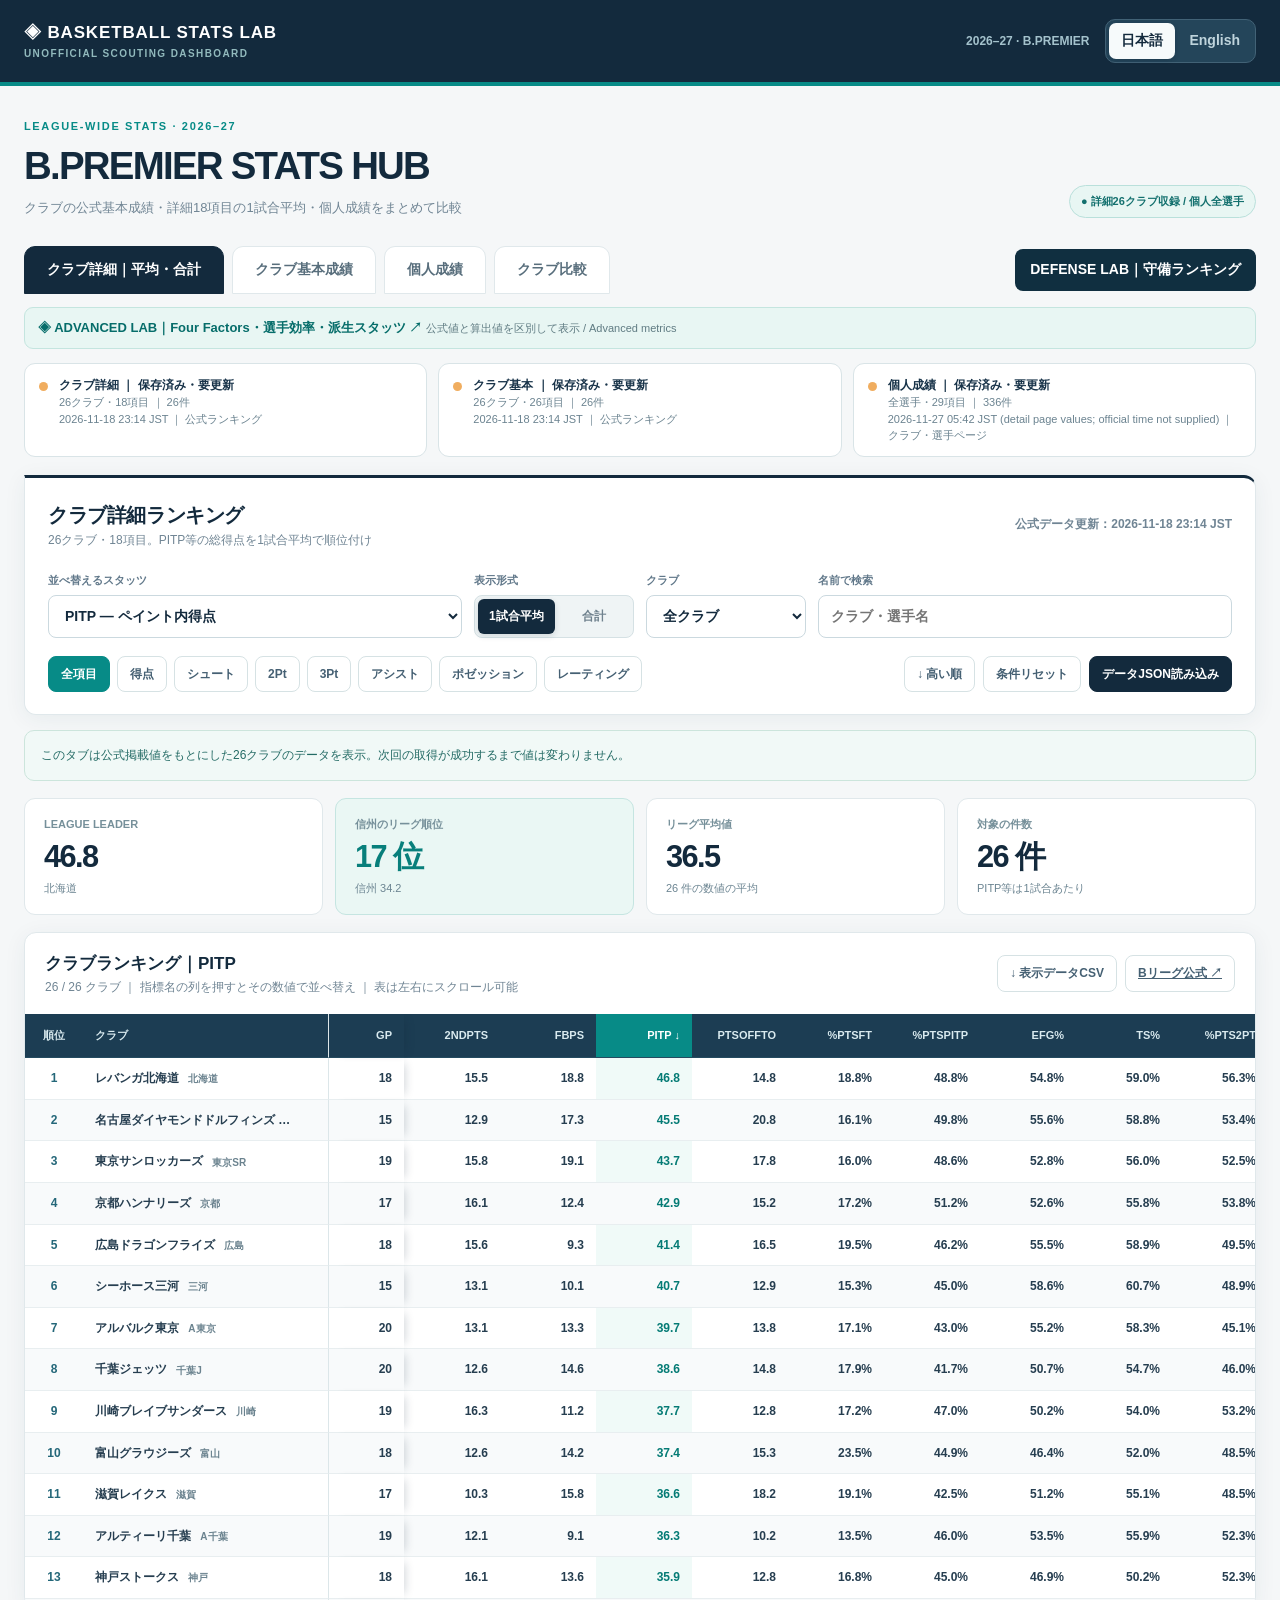
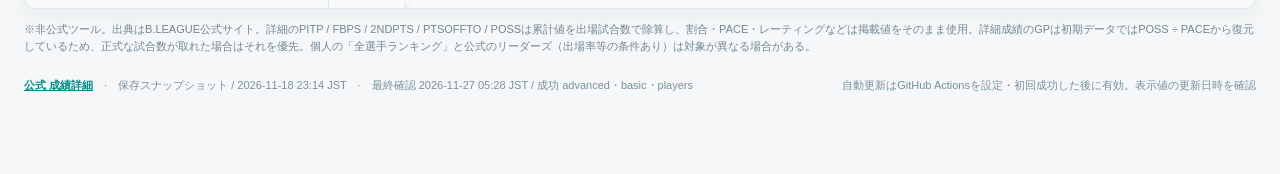
==== commit ae2ff98d: "Link verified opponent DEFENSE dashboard from main STATS HUB" ====
--- a/index.html
+++ b/index.html
@@ -133,10 +133,11 @@
   #rankingTable .table-scroll thead th:nth-child(3),
   #rankingTable .table-scroll tbody td:nth-child(3){left:248px;}
 }
+.defense-nav-link{align-self:center;margin:0 0 0 auto;background:#102f40;color:#fff;text-decoration:none;font-weight:750;padding:10px 15px;border-radius:8px;white-space:nowrap}.defense-nav-link:hover{background:#087c82}@media(max-width:650px){.defense-nav-link{margin:4px 0;width:100%;text-align:center}}
 </style></head><body>
 <header class="mast"><div class="wrap"><div class="logo">◈ BASKETBALL STATS LAB<small>UNOFFICIAL SCOUTING DASHBOARD</small></div><div class="mast-right"><div class="season">2026–27 · B.PREMIER</div><div class="lang-switch" role="group" aria-label="言語 / Language"><button id="langJa" type="button" data-lang="ja" aria-pressed="true">日本語</button><button id="langEn" type="button" data-lang="en" aria-pressed="false">English</button></div></div></div></header>
 <main class="wrapmain"><div class="intro"><div><div class="eyebrow">LEAGUE-WIDE STATS · 2026–27</div><h1>B.PREMIER STATS HUB</h1><p class="subtitle">クラブの公式基本成績・詳細18項目の1試合平均・個人成績をまとめて比較</p></div><div class="status" id="globalStatus">● 保存データを表示中</div></div>
-<nav class="tabs" aria-label="データ種別"><button class="tab" type="button" data-tab="advanced" aria-selected="true">クラブ詳細｜平均・合計</button><button class="tab" type="button" data-tab="basic" aria-selected="false">クラブ基本成績</button><button class="tab" type="button" data-tab="players" aria-selected="false">個人成績</button><button class="tab" type="button" data-tab="compare" aria-selected="false">クラブ比較</button></nav>
+<nav class="tabs" aria-label="データ種別"><button class="tab" type="button" data-tab="advanced" aria-selected="true">クラブ詳細｜平均・合計</button><button class="tab" type="button" data-tab="basic" aria-selected="false">クラブ基本成績</button><button class="tab" type="button" data-tab="players" aria-selected="false">個人成績</button><button class="tab" type="button" data-tab="compare" aria-selected="false">クラブ比較</button><a href="./defense.html" class="defense-nav-link">DEFENSE LAB｜守備ランキング</a></nav>
 <div style="margin:12px 0 4px;padding:10px 13px;border:1px solid #c4e5df;background:#e8f6f3;border-radius:9px;font-size:13px"><a href="./advanced-lab.html" style="font-weight:850;color:#066d6a;text-decoration:none">◈ ADVANCED LAB｜Four Factors・選手効率・派生スタッツ ↗</a> <span style="color:#607c83;font-size:11px">公式値と算出値を区別して表示 / Advanced metrics</span></div>
 <div id="healthBar" class="health-grid" role="status" aria-live="polite"></div>
 <section class="panel" id="rankingPanel"><div class="headline"><div><h2 id="panelTitle">クラブ詳細ランキング</h2><div class="meta" id="panelDescription">26クラブ・18項目の詳細数値を比較</div></div><div class="meta period" id="updatedAt">公式掲載値：2026/10/26 02:24</div></div>
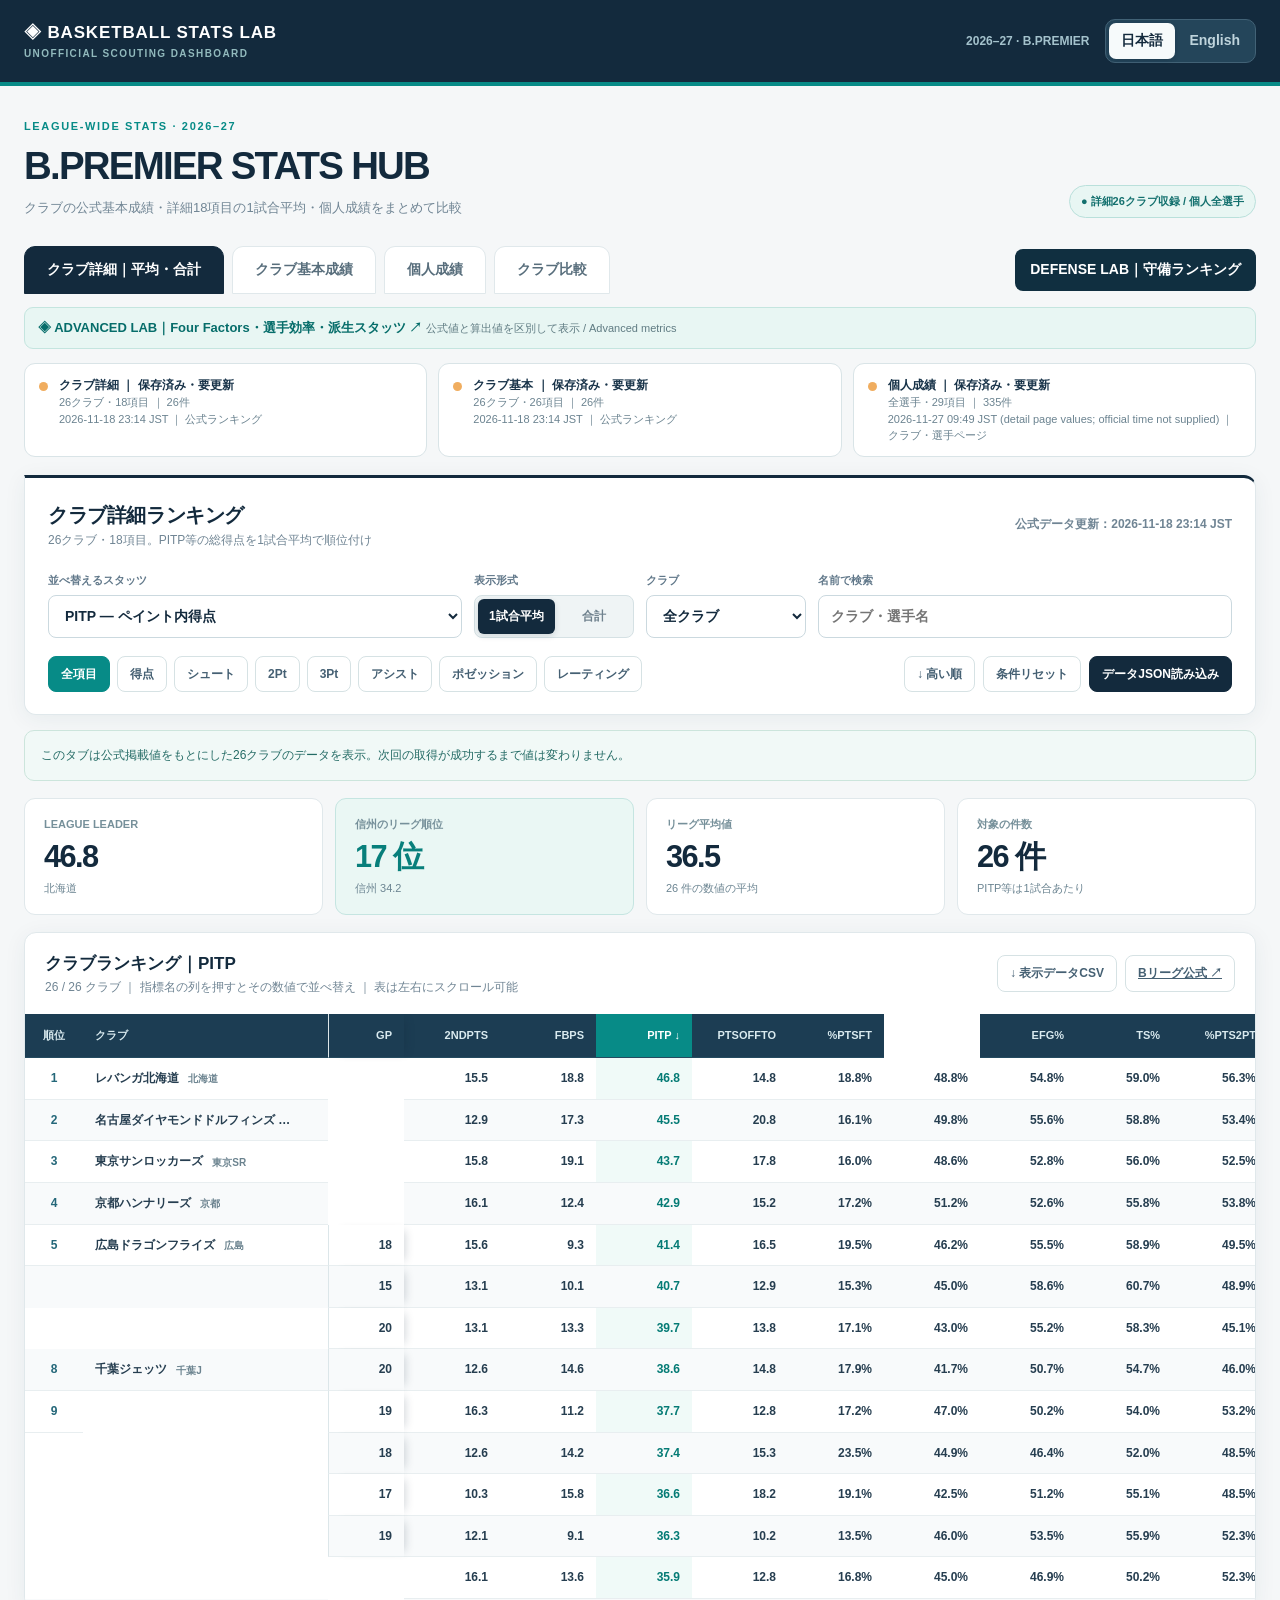
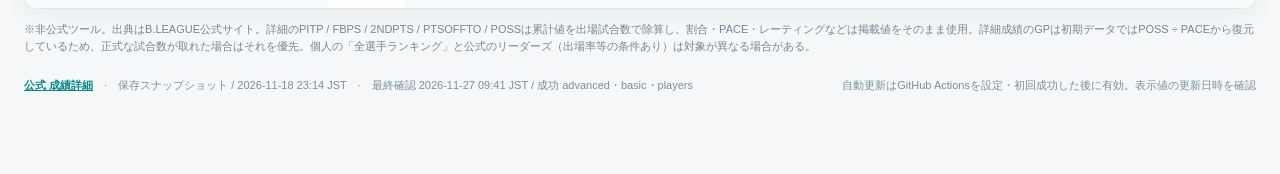
==== commit d1bb18c2: "Refresh official B.PREMIER player stats" ====
--- a/index.html
+++ b/index.html
@@ -157,7 +157,7 @@
  <p class="small-text">※非公式ツール。出典はB.LEAGUE公式サイト。詳細のPITP / FBPS / 2NDPTS / PTSOFFTO / POSSは累計値を出場試合数で除算し、割合・PACE・レーティングなどは掲載値をそのまま使用。詳細成績のGPは初期データではPOSS ÷ PACEから復元しているため、正式な試合数が取れた場合はそれを優先。個人の「全選手ランキング」と公式のリーダーズ（出場率等の条件あり）は対象が異なる場合がある。</p>
 <div class="foot"><div><a href="https://www.bleague.jp/stats/" target="_blank" rel="noopener">公式 成績詳細</a>　·　<span id="sourceInfo">データセット：保存スナップショット</span>　·　<span id="syncInfo">更新ジョブ：未接続</span></div><div>自動更新はGitHub Actionsを設定・初回成功した後に有効。表示値の更新日時を確認</div></div></main>
 <input type="file" id="file" accept="application/json,.json" style="display:none"/>
-<script id="bootstrap" type="application/json">{"schema":1,"season":"2026-27","league":"B.PREMIER","updated":{"advanced":"2026-11-18 23:14 JST","basic":"2026-11-18 23:14 JST","players":"2026-11-27 05:42 JST (detail page values; official time not supplied)"},"quality":{"advanced":"full","basic":"full","players":"full"},"advanced":[{"name":"レバンガ北海道","abbr":"北海道","gp":18,"v":{"2NDPTS":279.0,"FBPS":338.0,"PITP":842.0,"PTSOFFTO":267.0,"%PTSFT":18.8,"%PTSPITP":48.8,"EFG%":54.8,"TS%":59.0,"%PTS2PT":56.3,"%FGA2PT":66.3,"%PTS3PT":24.9,"%FGA3PT":33.7,"AST/TO":2.0,"PACE":78.6,"POSS":1415.3,"OFFRTG":121.9,"DEFRTG":118.8,"NETRTG":3.0}},{"name":"東京サンロッカーズ","abbr":"東京SR","gp":19,"v":{"2NDPTS":300.0,"FBPS":363.0,"PITP":830.0,"PTSOFFTO":339.0,"%PTSFT":16.0,"%PTSPITP":48.6,"EFG%":52.8,"TS%":56.0,"%PTS2PT":52.5,"%FGA2PT":60.7,"%PTS3PT":31.4,"%FGA3PT":39.3,"AST/TO":2.1,"PACE":76.1,"POSS":1445.6,"OFFRTG":118.2,"DEFRTG":104.2,"NETRTG":14.0}},{"name":"アルバルク東京","abbr":"A東京","gp":20,"v":{"2NDPTS":262.0,"FBPS":265.0,"PITP":794.0,"PTSOFFTO":275.0,"%PTSFT":17.1,"%PTSPITP":43.0,"EFG%":55.2,"TS%":58.3,"%PTS2PT":45.1,"%FGA2PT":52.5,"%PTS3PT":37.9,"%FGA3PT":47.5,"AST/TO":1.9,"PACE":77.0,"POSS":1540.3,"OFFRTG":119.8,"DEFRTG":106.2,"NETRTG":13.6}},{"name":"千葉ジェッツ","abbr":"千葉J","gp":20,"v":{"2NDPTS":251.0,"FBPS":291.0,"PITP":772.0,"PTSOFFTO":297.0,"%PTSFT":17.9,"%PTSPITP":41.7,"EFG%":50.7,"TS%":54.7,"%PTS2PT":46.0,"%FGA2PT":54.5,"%PTS3PT":36.1,"%FGA3PT":45.5,"AST/TO":1.7,"PACE":81.9,"POSS":1637.8,"OFFRTG":113.1,"DEFRTG":116.4,"NETRTG":-3.3}},{"name":"広島ドラゴンフライズ","abbr":"広島","gp":18,"v":{"2NDPTS":280.0,"FBPS":168.0,"PITP":746.0,"PTSOFFTO":297.0,"%PTSFT":19.5,"%PTSPITP":46.2,"EFG%":55.5,"TS%":58.9,"%PTS2PT":49.5,"%FGA2PT":58.6,"%PTS3PT":31.0,"%FGA3PT":41.4,"AST/TO":1.9,"PACE":73.4,"POSS":1320.9,"OFFRTG":122.3,"DEFRTG":108.6,"NETRTG":13.7}},{"name":"京都ハンナリーズ","abbr":"京都","gp":17,"v":{"2NDPTS":273.0,"FBPS":211.0,"PITP":730.0,"PTSOFFTO":258.0,"%PTSFT":17.2,"%PTSPITP":51.2,"EFG%":52.6,"TS%":55.8,"%PTS2PT":53.8,"%FGA2PT":60.2,"%PTS3PT":29.0,"%FGA3PT":39.8,"AST/TO":1.7,"PACE":73.9,"POSS":1255.8,"OFFRTG":113.6,"DEFRTG":107.0,"NETRTG":6.6}},{"name":"川崎ブレイブサンダース","abbr":"川崎","gp":19,"v":{"2NDPTS":309.0,"FBPS":212.0,"PITP":716.0,"PTSOFFTO":244.0,"%PTSFT":17.2,"%PTSPITP":47.0,"EFG%":50.2,"TS%":54.0,"%PTS2PT":53.2,"%FGA2PT":62.5,"%PTS3PT":29.5,"%FGA3PT":37.5,"AST/TO":1.5,"PACE":71.8,"POSS":1363.6,"OFFRTG":111.8,"DEFRTG":115.1,"NETRTG":-3.3}},{"name":"アルティーリ千葉","abbr":"A千葉","gp":19,"v":{"2NDPTS":229.0,"FBPS":172.0,"PITP":690.0,"PTSOFFTO":193.0,"%PTSFT":13.5,"%PTSPITP":46.0,"EFG%":53.5,"TS%":55.9,"%PTS2PT":52.3,"%FGA2PT":59.9,"%PTS3PT":34.2,"%FGA3PT":40.1,"AST/TO":1.5,"PACE":72.3,"POSS":1373.4,"OFFRTG":109.2,"DEFRTG":117.2,"NETRTG":-7.9}},{"name":"名古屋ダイヤモンドドルフィンズ","abbr":"名古屋D","gp":15,"v":{"2NDPTS":193.0,"FBPS":259.0,"PITP":682.0,"PTSOFFTO":312.0,"%PTSFT":16.1,"%PTSPITP":49.8,"EFG%":55.6,"TS%":58.8,"%PTS2PT":53.4,"%FGA2PT":60.9,"%PTS3PT":30.4,"%FGA3PT":39.1,"AST/TO":1.8,"PACE":76.9,"POSS":1153.1,"OFFRTG":118.8,"DEFRTG":102.2,"NETRTG":16.7}},{"name":"秋田ノーザンハピネッツ","abbr":"秋田","gp":19,"v":{"2NDPTS":205.0,"FBPS":266.0,"PITP":678.0,"PTSOFFTO":254.0,"%PTSFT":15.4,"%PTSPITP":42.8,"EFG%":53.3,"TS%":56.4,"%PTS2PT":46.1,"%FGA2PT":55.0,"%PTS3PT":38.5,"%FGA3PT":45.0,"AST/TO":1.6,"PACE":75.3,"POSS":1430.3,"OFFRTG":110.7,"DEFRTG":120.3,"NETRTG":-9.6}},{"name":"富山グラウジーズ","abbr":"富山","gp":18,"v":{"2NDPTS":226.0,"FBPS":256.0,"PITP":674.0,"PTSOFFTO":276.0,"%PTSFT":23.5,"%PTSPITP":44.9,"EFG%":46.4,"TS%":52.0,"%PTS2PT":48.5,"%FGA2PT":59.7,"%PTS3PT":28.0,"%FGA3PT":40.3,"AST/TO":1.5,"PACE":77.9,"POSS":1402.8,"OFFRTG":106.9,"DEFRTG":114.4,"NETRTG":-7.5}},{"name":"横浜ビー・コルセアーズ","abbr":"横浜BC","gp":19,"v":{"2NDPTS":194.0,"FBPS":211.0,"PITP":664.0,"PTSOFFTO":268.0,"%PTSFT":14.7,"%PTSPITP":44.4,"EFG%":50.1,"TS%":53.4,"%PTS2PT":53.1,"%FGA2PT":62.5,"%PTS3PT":32.1,"%FGA3PT":37.5,"AST/TO":1.8,"PACE":72.5,"POSS":1378.4,"OFFRTG":108.4,"DEFRTG":116.6,"NETRTG":-8.2}},{"name":"神戸ストークス","abbr":"神戸","gp":18,"v":{"2NDPTS":290.0,"FBPS":244.0,"PITP":646.0,"PTSOFFTO":231.0,"%PTSFT":16.8,"%PTSPITP":45.0,"EFG%":46.9,"TS%":50.2,"%PTS2PT":52.3,"%FGA2PT":61.2,"%PTS3PT":30.9,"%FGA3PT":38.8,"AST/TO":1.4,"PACE":76.0,"POSS":1368.5,"OFFRTG":104.9,"DEFRTG":115.8,"NETRTG":-11.0}},{"name":"仙台89ERS","abbr":"仙台","gp":19,"v":{"2NDPTS":213.0,"FBPS":258.0,"PITP":628.0,"PTSOFFTO":300.0,"%PTSFT":14.1,"%PTSPITP":37.2,"EFG%":54.8,"TS%":58.1,"%PTS2PT":43.4,"%FGA2PT":50.4,"%PTS3PT":42.5,"%FGA3PT":49.6,"AST/TO":2.1,"PACE":70.7,"POSS":1343.6,"OFFRTG":125.5,"DEFRTG":113.6,"NETRTG":11.8}},{"name":"滋賀レイクス","abbr":"滋賀","gp":17,"v":{"2NDPTS":175.0,"FBPS":269.0,"PITP":622.0,"PTSOFFTO":310.0,"%PTSFT":19.1,"%PTSPITP":42.5,"EFG%":51.2,"TS%":55.1,"%PTS2PT":48.5,"%FGA2PT":56.4,"%PTS3PT":32.4,"%FGA3PT":43.6,"AST/TO":1.7,"PACE":79.1,"POSS":1344.0,"OFFRTG":108.9,"DEFRTG":113.2,"NETRTG":-4.3}},{"name":"信州ブレイブウォリアーズ","abbr":"信州","gp":18,"v":{"2NDPTS":264.0,"FBPS":247.0,"PITP":616.0,"PTSOFFTO":231.0,"%PTSFT":17.2,"%PTSPITP":41.0,"EFG%":51.7,"TS%":55.5,"%PTS2PT":47.3,"%FGA2PT":55.0,"%PTS3PT":35.6,"%FGA3PT":45.0,"AST/TO":1.2,"PACE":76.0,"POSS":1367.2,"OFFRTG":109.9,"DEFRTG":113.6,"NETRTG":-3.7}},{"name":"長崎ヴェルカ","abbr":"長崎","gp":19,"v":{"2NDPTS":144.0,"FBPS":189.0,"PITP":616.0,"PTSOFFTO":276.0,"%PTSFT":13.0,"%PTSPITP":41.7,"EFG%":53.7,"TS%":56.1,"%PTS2PT":49.0,"%FGA2PT":55.0,"%PTS3PT":38.0,"%FGA3PT":45.0,"AST/TO":1.4,"PACE":69.3,"POSS":1317.4,"OFFRTG":112.1,"DEFRTG":117.5,"NETRTG":-5.4}},{"name":"シーホース三河","abbr":"三河","gp":15,"v":{"2NDPTS":197.0,"FBPS":151.0,"PITP":610.0,"PTSOFFTO":193.0,"%PTSFT":15.3,"%PTSPITP":45.0,"EFG%":58.6,"TS%":60.7,"%PTS2PT":48.9,"%FGA2PT":57.1,"%PTS3PT":35.9,"%FGA3PT":42.9,"AST/TO":1.9,"PACE":72.2,"POSS":1082.5,"OFFRTG":125.2,"DEFRTG":111.3,"NETRTG":13.9}},{"name":"琉球ゴールデンキングス","abbr":"琉球","gp":18,"v":{"2NDPTS":285.0,"FBPS":228.0,"PITP":610.0,"PTSOFFTO":262.0,"%PTSFT":19.2,"%PTSPITP":40.3,"EFG%":51.3,"TS%":55.5,"%PTS2PT":45.1,"%FGA2PT":56.2,"%PTS3PT":35.7,"%FGA3PT":43.8,"AST/TO":1.6,"PACE":73.9,"POSS":1330.7,"OFFRTG":113.7,"DEFRTG":112.3,"NETRTG":1.4}},{"name":"茨城ロボッツ","abbr":"茨城","gp":18,"v":{"2NDPTS":236.0,"FBPS":195.0,"PITP":598.0,"PTSOFFTO":264.0,"%PTSFT":15.8,"%PTSPITP":39.7,"EFG%":54.2,"TS%":58.0,"%PTS2PT":43.8,"%FGA2PT":50.4,"%PTS3PT":40.4,"%FGA3PT":49.6,"AST/TO":1.8,"PACE":72.6,"POSS":1307.7,"OFFRTG":115.2,"DEFRTG":109.8,"NETRTG":5.4}},{"name":"島根スサノオマジック","abbr":"島根","gp":17,"v":{"2NDPTS":184.0,"FBPS":190.0,"PITP":584.0,"PTSOFFTO":247.0,"%PTSFT":13.9,"%PTSPITP":41.0,"EFG%":54.5,"TS%":57.4,"%PTS2PT":45.3,"%FGA2PT":51.9,"%PTS3PT":40.8,"%FGA3PT":48.1,"AST/TO":1.7,"PACE":72.5,"POSS":1233.3,"OFFRTG":115.6,"DEFRTG":112.7,"NETRTG":2.9}},{"name":"宇都宮ブレックス","abbr":"宇都宮","gp":17,"v":{"2NDPTS":223.0,"FBPS":193.0,"PITP":568.0,"PTSOFFTO":228.0,"%PTSFT":16.2,"%PTSPITP":40.7,"EFG%":52.0,"TS%":55.3,"%PTS2PT":45.1,"%FGA2PT":50.4,"%PTS3PT":38.7,"%FGA3PT":49.6,"AST/TO":1.7,"PACE":73.5,"POSS":1250.0,"OFFRTG":111.7,"DEFRTG":112.6,"NETRTG":-1.0}},{"name":"群馬クレインサンダーズ","abbr":"群馬","gp":18,"v":{"2NDPTS":191.0,"FBPS":169.0,"PITP":556.0,"PTSOFFTO":334.0,"%PTSFT":19.5,"%PTSPITP":36.7,"EFG%":52.2,"TS%":56.8,"%PTS2PT":45.1,"%FGA2PT":53.5,"%PTS3PT":35.4,"%FGA3PT":46.5,"AST/TO":1.9,"PACE":71.6,"POSS":1289.6,"OFFRTG":117.6,"DEFRTG":104.7,"NETRTG":12.9}},{"name":"大阪エヴェッサ","abbr":"大阪","gp":18,"v":{"2NDPTS":166.0,"FBPS":194.0,"PITP":506.0,"PTSOFFTO":244.0,"%PTSFT":14.1,"%PTSPITP":40.3,"EFG%":45.3,"TS%":47.7,"%PTS2PT":49.8,"%FGA2PT":56.0,"%PTS3PT":36.1,"%FGA3PT":44.0,"AST/TO":1.2,"PACE":74.2,"POSS":1335.2,"OFFRTG":94.1,"DEFRTG":122.0,"NETRTG":-27.9}},{"name":"佐賀バルーナーズ","abbr":"佐賀","gp":17,"v":{"2NDPTS":162.0,"FBPS":173.0,"PITP":502.0,"PTSOFFTO":215.0,"%PTSFT":16.6,"%PTSPITP":37.9,"EFG%":48.6,"TS%":52.3,"%PTS2PT":44.7,"%FGA2PT":52.4,"%PTS3PT":38.7,"%FGA3PT":47.6,"AST/TO":1.7,"PACE":74.2,"POSS":1262.0,"OFFRTG":105.0,"DEFRTG":128.9,"NETRTG":-23.9}},{"name":"三遠ネオフェニックス","abbr":"三遠","gp":14,"v":{"2NDPTS":184.0,"FBPS":176.0,"PITP":466.0,"PTSOFFTO":236.0,"%PTSFT":16.6,"%PTSPITP":37.5,"EFG%":54.2,"TS%":57.8,"%PTS2PT":45.5,"%FGA2PT":52.2,"%PTS3PT":37.9,"%FGA3PT":47.8,"AST/TO":1.9,"PACE":75.3,"POSS":1053.8,"OFFRTG":117.9,"DEFRTG":111.4,"NETRTG":6.5}}],"basic":[{"name":"滋賀レイクス","abbr":"滋賀","gp":17,"PPG":86.1,"OPPPTSPG":89.5,"FGMPG":30.2,"FGAPG":68.1,"FG%":44.3,"2FGMPG":20.9,"2FGAPG":38.4,"2FG%":54.4,"3FGMPG":9.3,"3FGAPG":29.7,"3FG%":31.3,"FTMPG":16.4,"FTAPG":22.6,"FT%":72.5,"ORPG":11.6,"DRPG":25.4,"RPG":36.9,"APG":23.4,"TOPG":13.5,"STPG":9.9,"BSPG":2.8,"BSRPG":2.7,"FPG":22.7,"FDPG":21.7,"MINPG":"204:24","EFFPG":94.6},{"name":"名古屋ダイヤモンドドルフィンズ","abbr":"名古屋D","gp":15,"PPG":91.3,"OPPPTSPG":78.5,"FGMPG":33.7,"FGAPG":68.9,"FG%":48.9,"2FGMPG":24.4,"2FGAPG":41.9,"2FG%":58.2,"3FGMPG":9.3,"3FGAPG":26.9,"3FG%":34.4,"FTMPG":14.7,"FTAPG":19.9,"FT%":73.9,"ORPG":12.5,"DRPG":26.0,"RPG":38.5,"APG":22.9,"TOPG":12.9,"STPG":9.1,"BSPG":2.9,"BSRPG":2.8,"FPG":18.3,"FDPG":20.5,"MINPG":"200:00","EFFPG":106.1},{"name":"東京サンロッカーズ","abbr":"東京SR","gp":19,"PPG":90.0,"OPPPTSPG":79.3,"FGMPG":33.1,"FGAPG":71.5,"FG%":46.2,"2FGMPG":23.6,"2FGAPG":43.4,"2FG%":54.4,"3FGMPG":9.4,"3FGAPG":28.1,"3FG%":33.5,"FTMPG":14.4,"FTAPG":20.1,"FT%":71.9,"ORPG":15.3,"DRPG":28.4,"RPG":43.6,"APG":24.8,"TOPG":12.0,"STPG":8.7,"BSPG":3.6,"BSRPG":3.3,"FPG":18.3,"FDPG":18.4,"MINPG":"201:18","EFFPG":107.1},{"name":"仙台89ERS","abbr":"仙台","gp":19,"PPG":88.7,"OPPPTSPG":80.4,"FGMPG":31.8,"FGAPG":69.6,"FG%":45.7,"2FGMPG":19.3,"2FGAPG":35.1,"2FG%":54.9,"3FGMPG":12.6,"3FGAPG":34.5,"3FG%":36.4,"FTMPG":12.5,"FTAPG":15.3,"FT%":81.7,"ORPG":11.2,"DRPG":25.6,"RPG":36.8,"APG":22.6,"TOPG":10.5,"STPG":7.8,"BSPG":3.6,"BSRPG":2.6,"FPG":16.3,"FDPG":18.3,"MINPG":"190:47","EFFPG":104.3},{"name":"京都ハンナリーズ","abbr":"京都","gp":17,"PPG":83.9,"OPPPTSPG":79.1,"FGMPG":30.7,"FGAPG":66.1,"FG%":46.4,"2FGMPG":22.6,"2FGAPG":39.8,"2FG%":56.7,"3FGMPG":8.1,"3FGAPG":26.3,"3FG%":30.9,"FTMPG":14.4,"FTAPG":20.8,"FT%":69.2,"ORPG":14.8,"DRPG":26.1,"RPG":40.9,"APG":23.9,"TOPG":14.4,"STPG":7.8,"BSPG":2.5,"BSRPG":3.0,"FPG":20.5,"FDPG":21.5,"MINPG":"201:28","EFFPG":96.0},{"name":"三遠ネオフェニックス","abbr":"三遠","gp":14,"PPG":88.8,"OPPPTSPG":83.9,"FGMPG":31.4,"FGAPG":68.4,"FG%":46.0,"2FGMPG":20.2,"2FGAPG":35.7,"2FG%":56.6,"3FGMPG":11.2,"3FGAPG":32.6,"3FG%":34.4,"FTMPG":14.7,"FTAPG":19.1,"FT%":77.2,"ORPG":12.4,"DRPG":25.6,"RPG":37.9,"APG":22.6,"TOPG":12.0,"STPG":7.6,"BSPG":2.9,"BSRPG":1.9,"FPG":22.1,"FDPG":20.9,"MINPG":"201:47","EFFPG":100.7},{"name":"群馬クレインサンダーズ","abbr":"群馬","gp":18,"PPG":84.3,"OPPPTSPG":75.0,"FGMPG":28.9,"FGAPG":64.9,"FG%":44.6,"2FGMPG":19.0,"2FGAPG":34.7,"2FG%":54.7,"3FGMPG":9.9,"3FGAPG":30.2,"3FG%":32.9,"FTMPG":16.4,"FTAPG":21.1,"FT%":78.1,"ORPG":11.2,"DRPG":24.5,"RPG":35.7,"APG":19.3,"TOPG":10.0,"STPG":7.4,"BSPG":2.2,"BSRPG":1.4,"FPG":19.6,"FDPG":21.0,"MINPG":"200:00","EFFPG":94.9},{"name":"琉球ゴールデンキングス","abbr":"琉球","gp":18,"PPG":84.1,"OPPPTSPG":83.1,"FGMPG":28.9,"FGAPG":66.2,"FG%":43.7,"2FGMPG":18.9,"2FGAPG":37.2,"2FG%":51.0,"3FGMPG":10.0,"3FGAPG":29.0,"3FG%":34.5,"FTMPG":16.2,"FTAPG":21.8,"FT%":74.2,"ORPG":14.1,"DRPG":26.1,"RPG":40.2,"APG":21.4,"TOPG":13.2,"STPG":6.9,"BSPG":2.3,"BSRPG":4.4,"FPG":20.8,"FDPG":22.2,"MINPG":"202:46","EFFPG":91.6},{"name":"長崎ヴェルカ","abbr":"長崎","gp":19,"PPG":77.7,"OPPPTSPG":81.5,"FGMPG":28.9,"FGAPG":63.0,"FG%":45.9,"2FGMPG":19.1,"2FGAPG":34.6,"2FG%":55.0,"3FGMPG":9.8,"3FGAPG":28.4,"3FG%":34.7,"FTMPG":10.1,"FTAPG":14.2,"FT%":71.1,"ORPG":8.6,"DRPG":25.0,"RPG":33.6,"APG":19.3,"TOPG":13.7,"STPG":6.8,"BSPG":2.0,"BSRPG":2.7,"FPG":20.7,"FDPG":18.1,"MINPG":"190:47","EFFPG":79.1},{"name":"広島ドラゴンフライズ","abbr":"広島","gp":18,"PPG":89.8,"OPPPTSPG":79.7,"FGMPG":31.5,"FGAPG":65.1,"FG%":48.4,"2FGMPG":22.2,"2FGAPG":38.2,"2FG%":58.2,"3FGMPG":9.3,"3FGAPG":26.9,"3FG%":34.4,"FTMPG":17.5,"FTAPG":25.3,"FT%":69.1,"ORPG":12.7,"DRPG":27.3,"RPG":39.9,"APG":21.0,"TOPG":11.1,"STPG":6.8,"BSPG":2.4,"BSRPG":1.9,"FPG":20.2,"FDPG":22.4,"MINPG":"204:10","EFFPG":104.3},{"name":"レバンガ北海道","abbr":"北海道","gp":18,"PPG":95.8,"OPPPTSPG":93.4,"FGMPG":34.9,"FGAPG":71.1,"FG%":49.2,"2FGMPG":27.0,"2FGAPG":47.1,"2FG%":57.3,"3FGMPG":7.9,"3FGAPG":23.9,"3FG%":33.2,"FTMPG":18.0,"FTAPG":23.0,"FT%":78.3,"ORPG":13.4,"DRPG":27.5,"RPG":40.9,"APG":22.7,"TOPG":11.6,"STPG":6.7,"BSPG":3.2,"BSRPG":3.4,"FPG":21.8,"FDPG":22.6,"MINPG":"201:23","EFFPG":110.3},{"name":"横浜ビー・コルセアーズ","abbr":"横浜BC","gp":19,"PPG":78.6,"OPPPTSPG":84.6,"FGMPG":29.3,"FGAPG":66.9,"FG%":43.8,"2FGMPG":20.9,"2FGAPG":41.8,"2FG%":50.0,"3FGMPG":8.4,"3FGAPG":25.1,"3FG%":33.5,"FTMPG":11.6,"FTAPG":15.4,"FT%":75.3,"ORPG":11.7,"DRPG":23.6,"RPG":35.4,"APG":21.0,"TOPG":11.6,"STPG":6.6,"BSPG":1.6,"BSRPG":3.2,"FPG":22.2,"FDPG":18.7,"MINPG":"201:18","EFFPG":80.6},{"name":"大阪エヴェッサ","abbr":"大阪","gp":18,"PPG":69.8,"OPPPTSPG":90.5,"FGMPG":25.8,"FGAPG":66.2,"FG%":38.9,"2FGMPG":17.4,"2FGAPG":37.1,"2FG%":46.9,"3FGMPG":8.4,"3FGAPG":29.1,"3FG%":28.8,"FTMPG":9.8,"FTAPG":15.6,"FT%":63.2,"ORPG":11.3,"DRPG":24.1,"RPG":35.3,"APG":16.2,"TOPG":13.3,"STPG":6.5,"BSPG":2.7,"BSRPG":2.2,"FPG":20.8,"FDPG":19.2,"MINPG":"201:23","EFFPG":63.6},{"name":"神戸ストークス","abbr":"神戸","gp":18,"PPG":79.7,"OPPPTSPG":88.1,"FGMPG":29.1,"FGAPG":70.7,"FG%":41.1,"2FGMPG":20.8,"2FGAPG":43.3,"2FG%":48.1,"3FGMPG":8.2,"3FGAPG":27.4,"3FG%":30.0,"FTMPG":13.4,"FTAPG":19.9,"FT%":67.3,"ORPG":16.3,"DRPG":26.7,"RPG":42.9,"APG":19.2,"TOPG":13.5,"STPG":6.5,"BSPG":1.8,"BSRPG":2.0,"FPG":21.1,"FDPG":20.6,"MINPG":"200:00","EFFPG":82.9},{"name":"島根スサノオマジック","abbr":"島根","gp":17,"PPG":83.9,"OPPPTSPG":81.8,"FGMPG":30.4,"FGAPG":66.3,"FG%":45.9,"2FGMPG":19.0,"2FGAPG":34.4,"2FG%":55.2,"3FGMPG":11.4,"3FGAPG":31.9,"3FG%":35.8,"FTMPG":11.6,"FTAPG":15.5,"FT%":75.0,"ORPG":11.2,"DRPG":24.8,"RPG":36.0,"APG":20.1,"TOPG":11.9,"STPG":6.4,"BSPG":3.8,"BSRPG":2.1,"FPG":21.5,"FDPG":18.7,"MINPG":"200:00","EFFPG":90.8},{"name":"佐賀バルーナーズ","abbr":"佐賀","gp":17,"PPG":77.9,"OPPPTSPG":95.7,"FGMPG":27.5,"FGAPG":66.8,"FG%":41.1,"2FGMPG":17.4,"2FGAPG":35.0,"2FG%":49.7,"3FGMPG":10.1,"3FGAPG":31.8,"3FG%":31.6,"FTMPG":12.9,"FTAPG":17.4,"FT%":74.3,"ORPG":10.1,"DRPG":22.8,"RPG":32.8,"APG":18.2,"TOPG":10.9,"STPG":6.2,"BSPG":1.8,"BSRPG":2.5,"FPG":20.0,"FDPG":18.4,"MINPG":"200:00","EFFPG":74.9},{"name":"茨城ロボッツ","abbr":"茨城","gp":18,"PPG":83.7,"OPPPTSPG":79.8,"FGMPG":29.6,"FGAPG":65.0,"FG%":45.6,"2FGMPG":18.3,"2FGAPG":32.8,"2FG%":55.9,"3FGMPG":11.3,"3FGAPG":32.2,"3FG%":35.0,"FTMPG":13.2,"FTAPG":16.3,"FT%":81.0,"ORPG":11.1,"DRPG":25.6,"RPG":36.6,"APG":23.1,"TOPG":12.8,"STPG":6.2,"BSPG":2.1,"BSRPG":2.4,"FPG":22.2,"FDPG":19.6,"MINPG":"200:00","EFFPG":92.5},{"name":"富山グラウジーズ","abbr":"富山","gp":18,"PPG":83.3,"OPPPTSPG":89.2,"FGMPG":28.0,"FGAPG":68.7,"FG%":40.7,"2FGMPG":20.2,"2FGAPG":41.1,"2FG%":49.3,"3FGMPG":7.8,"3FGAPG":27.7,"3FG%":28.1,"FTMPG":19.6,"FTAPG":26.0,"FT%":75.2,"ORPG":13.4,"DRPG":25.3,"RPG":38.7,"APG":18.9,"TOPG":12.3,"STPG":6.2,"BSPG":1.9,"BSRPG":3.1,"FPG":25.3,"FDPG":24.8,"MINPG":"201:23","EFFPG":81.4},{"name":"秋田ノーザンハピネッツ","abbr":"秋田","gp":19,"PPG":83.3,"OPPPTSPG":90.6,"FGMPG":29.9,"FGAPG":66.2,"FG%":45.2,"2FGMPG":19.2,"2FGAPG":36.4,"2FG%":52.8,"3FGMPG":10.7,"3FGAPG":29.8,"3FG%":35.9,"FTMPG":12.8,"FTAPG":17.4,"FT%":73.7,"ORPG":9.5,"DRPG":26.4,"RPG":35.9,"APG":19.4,"TOPG":12.0,"STPG":6.2,"BSPG":3.2,"BSRPG":2.5,"FPG":20.2,"FDPG":18.8,"MINPG":"200:00","EFFPG":86.9},{"name":"アルバルク東京","abbr":"A東京","gp":20,"PPG":92.3,"OPPPTSPG":81.8,"FGMPG":32.5,"FGAPG":69.3,"FG%":46.8,"2FGMPG":20.8,"2FGAPG":36.4,"2FG%":57.1,"3FGMPG":11.7,"3FGAPG":32.9,"3FG%":35.4,"FTMPG":15.8,"FTAPG":22.4,"FT%":70.5,"ORPG":11.6,"DRPG":31.5,"RPG":43.1,"APG":20.6,"TOPG":10.6,"STPG":6.2,"BSPG":2.6,"BSRPG":2.2,"FPG":17.9,"FDPG":21.8,"MINPG":"205:00","EFFPG":108.8},{"name":"宇都宮ブレックス","abbr":"宇都宮","gp":17,"PPG":82.1,"OPPPTSPG":82.8,"FGMPG":29.1,"FGAPG":66.1,"FG%":44.0,"2FGMPG":18.5,"2FGAPG":33.3,"2FG%":55.7,"3FGMPG":10.6,"3FGAPG":32.8,"3FG%":32.3,"FTMPG":13.3,"FTAPG":18.4,"FT%":72.2,"ORPG":11.8,"DRPG":26.5,"RPG":38.3,"APG":20.8,"TOPG":12.2,"STPG":5.9,"BSPG":2.1,"BSRPG":1.9,"FPG":20.7,"FDPG":19.5,"MINPG":"202:56","EFFPG":88.6},{"name":"信州ブレイブウォリアーズ","abbr":"信州","gp":18,"PPG":83.4,"OPPPTSPG":86.3,"FGMPG":29.6,"FGAPG":66.8,"FG%":44.3,"2FGMPG":19.7,"2FGAPG":36.8,"2FG%":53.6,"3FGMPG":9.9,"3FGAPG":30.1,"3FG%":32.9,"FTMPG":14.3,"FTAPG":18.9,"FT%":75.9,"ORPG":13.2,"DRPG":27.8,"RPG":41.0,"APG":18.8,"TOPG":15.1,"STPG":5.5,"BSPG":2.7,"BSRPG":1.8,"FPG":22.4,"FDPG":19.8,"MINPG":"200:00","EFFPG":87.0},{"name":"シーホース三河","abbr":"三河","gp":15,"PPG":90.3,"OPPPTSPG":80.3,"FGMPG":32.9,"FGAPG":65.3,"FG%":50.3,"2FGMPG":22.1,"2FGAPG":37.3,"2FG%":59.1,"3FGMPG":10.8,"3FGAPG":28.0,"3FG%":38.6,"FTMPG":13.8,"FTAPG":20.6,"FT%":67.0,"ORPG":12.0,"DRPG":27.3,"RPG":39.3,"APG":20.7,"TOPG":10.6,"STPG":5.3,"BSPG":2.4,"BSRPG":2.6,"FPG":19.1,"FDPG":22.7,"MINPG":"200:00","EFFPG":105.2},{"name":"川崎ブレイブサンダース","abbr":"川崎","gp":19,"PPG":80.3,"OPPPTSPG":82.6,"FGMPG":29.3,"FGAPG":66.2,"FG%":44.2,"2FGMPG":21.4,"2FGAPG":41.4,"2FG%":51.7,"3FGMPG":7.9,"3FGAPG":24.8,"3FG%":31.8,"FTMPG":13.8,"FTAPG":18.4,"FT%":75.1,"ORPG":15.1,"DRPG":26.0,"RPG":41.1,"APG":20.5,"TOPG":14.1,"STPG":5.2,"BSPG":2.1,"BSRPG":2.7,"FPG":19.5,"FDPG":19.7,"MINPG":"200:00","EFFPG":87.1},{"name":"千葉ジェッツ","abbr":"千葉J","gp":20,"PPG":92.6,"OPPPTSPG":95.3,"FGMPG":32.5,"FGAPG":75.1,"FG%":43.2,"2FGMPG":21.3,"2FGAPG":40.9,"2FG%":52.1,"3FGMPG":11.2,"3FGAPG":34.2,"3FG%":32.7,"FTMPG":16.6,"FTAPG":21.8,"FT%":76.1,"ORPG":13.9,"DRPG":29.2,"RPG":43.0,"APG":21.2,"TOPG":12.8,"STPG":5.1,"BSPG":4.1,"BSRPG":3.1,"FPG":20.8,"FDPG":21.7,"MINPG":"210:00","EFFPG":98.9},{"name":"アルティーリ千葉","abbr":"A千葉","gp":19,"PPG":79.0,"OPPPTSPG":84.7,"FGMPG":29.6,"FGAPG":63.8,"FG%":46.5,"2FGMPG":20.6,"2FGAPG":38.2,"2FG%":54.0,"3FGMPG":9.0,"3FGAPG":25.6,"3FG%":35.2,"FTMPG":10.7,"FTAPG":15.4,"FT%":69.3,"ORPG":11.8,"DRPG":27.2,"RPG":39.0,"APG":22.1,"TOPG":14.3,"STPG":4.5,"BSPG":2.8,"BSRPG":2.9,"FPG":20.6,"FDPG":18.9,"MINPG":"201:18","EFFPG":86.9}],"players":[{"club":"北海道","name":"富永 啓生","number":"30","pos":"SG","url":"https://www.bleague.jp/roster_detail/?PlayerID=19755","G":18.0,"GS":18.0,"MIN":"513:03","MINPG":"28:30","PPG":23.9,"FGMPG":8.0,"FGAPG":16.7,"FG%":47.8,"2FGMPG":6.0,"2FGAPG":10.8,"2FG%":55.7,"3FGMPG":2.0,"3FGAPG":5.9,"3FG%":33.6,"FTMPG":5.9,"FTAPG":6.6,"FT%":90.7,"ORPG":0.7,"DRPG":2.2,"RPG":2.9,"APG":3.6,"TOPG":2.0,"STPG":1.1,"BSPG":0.1,"BSRPG":1.2,"FPG":2.1,"FDPG":6.9,"EFFPG":23.9,"+/-":4.4,"name_en":"Keisei Tominaga"},{"club":"北海道","name":"ジョン・ハーラー","number":"21","pos":"C/PF","url":"https://www.bleague.jp/roster_detail/?PlayerID=51000296","G":18.0,"GS":5.0,"MIN":"442:18","MINPG":"24:34","PPG":13.8,"FGMPG":5.5,"FGAPG":7.8,"FG%":70.2,"2FGMPG":5.5,"2FGAPG":7.8,"2FG%":70.7,"3FGMPG":0.0,"3FGAPG":0.1,"3FG%":0.0,"FTMPG":2.8,"FTAPG":4.3,"FT%":65.4,"ORPG":3.5,"DRPG":5.5,"RPG":9.0,"APG":2.7,"TOPG":1.4,"STPG":1.2,"BSPG":0.4,"BSRPG":0.4,"FPG":2.7,"FDPG":3.6,"EFFPG":22.2,"+/-":4.9,"name_en":"John Harrar"},{"club":"北海道","name":"島谷 怜","number":"15","pos":"PG","url":"https://www.bleague.jp/roster_detail/?PlayerID=51000234","G":18.0,"GS":15.0,"MIN":"290:50","MINPG":"16:09","PPG":3.1,"FGMPG":1.2,"FGAPG":2.8,"FG%":44.0,"2FGMPG":0.8,"2FGAPG":1.6,"2FG%":51.7,"3FGMPG":0.4,"3FGAPG":1.2,"3FG%":33.3,"FTMPG":0.2,"FTAPG":0.2,"FT%":100.0,"ORPG":0.4,"DRPG":1.2,"RPG":1.6,"APG":3.7,"TOPG":1.1,"STPG":0.7,"BSPG":0.1,"BSRPG":0.2,"FPG":2.3,"FDPG":0.9,"EFFPG":4.8,"+/-":-0.1,"name_en":"Ren Shimatani"},{"club":"北海道","name":"西村 優真","number":"40","pos":"SG/SF","url":"https://www.bleague.jp/roster_detail/?PlayerID=55000589","G":2.0,"GS":0.0,"MIN":"2:49","MINPG":"1:24","PPG":2.0,"FGMPG":1.0,"FGAPG":1.0,"FG%":100.0,"2FGMPG":1.0,"2FGAPG":1.0,"2FG%":100.0,"3FGMPG":0.0,"3FGAPG":0.0,"3FG%":0.0,"FTMPG":0.0,"FTAPG":0.0,"FT%":0.0,"ORPG":0.0,"DRPG":0.0,"RPG":0.0,"APG":0.5,"TOPG":0.5,"STPG":0.0,"BSPG":0.0,"BSRPG":0.0,"FPG":0.0,"FDPG":0.0,"EFFPG":2.0,"+/-":2.0,"name_en":"Yuma Nishimura"},{"club":"北海道","name":"マークイーズ・ボールデン","number":"7","pos":"C/PF","url":"https://www.bleague.jp/roster_detail/?PlayerID=51000637","G":18.0,"GS":15.0,"MIN":"488:48","MINPG":"27:09","PPG":15.9,"FGMPG":6.2,"FGAPG":11.6,"FG%":53.4,"2FGMPG":5.3,"2FGAPG":8.8,"2FG%":60.8,"3FGMPG":0.8,"3FGAPG":2.8,"3FG%":30.0,"FTMPG":2.8,"FTAPG":4.0,"FT%":69.4,"ORPG":1.9,"DRPG":5.3,"RPG":7.2,"APG":1.4,"TOPG":1.3,"STPG":0.4,"BSPG":1.0,"BSRPG":0.3,"FPG":1.8,"FDPG":3.3,"EFFPG":19.3,"+/-":-1.3,"name_en":"Marques Bolden"},{"club":"北海道","name":"市場 脩斗","number":"12","pos":"PG/SG","url":"https://www.bleague.jp/roster_detail/?PlayerID=51000446","G":18.0,"GS":3.0,"MIN":"296:27","MINPG":"16:28","PPG":5.4,"FGMPG":1.6,"FGAPG":4.7,"FG%":34.5,"2FGMPG":1.0,"2FGAPG":2.2,"2FG%":45.0,"3FGMPG":0.6,"3FGAPG":2.4,"3FG%":25.0,"FTMPG":1.6,"FTAPG":2.1,"FT%":73.7,"ORPG":0.3,"DRPG":1.0,"RPG":1.3,"APG":2.1,"TOPG":1.4,"STPG":0.4,"BSPG":0.1,"BSRPG":0.1,"FPG":2.5,"FDPG":2.0,"EFFPG":3.7,"+/-":-2.2,"name_en":"Shuto Ichiba"},{"club":"北海道","name":"ゲイリー・クラーク","number":"3","pos":"PF","url":"https://www.bleague.jp/roster_detail/?PlayerID=51000406","G":18.0,"GS":17.0,"MIN":"498:27","MINPG":"27:41","PPG":14.7,"FGMPG":5.4,"FGAPG":11.6,"FG%":46.4,"2FGMPG":3.6,"2FGAPG":6.8,"2FG%":52.8,"3FGMPG":1.8,"3FGAPG":4.8,"3FG%":37.2,"FTMPG":2.1,"FTAPG":2.3,"FT%":92.7,"ORPG":2.1,"DRPG":5.9,"RPG":8.1,"APG":3.1,"TOPG":1.7,"STPG":0.9,"BSPG":0.7,"BSRPG":0.4,"FPG":2.6,"FDPG":2.1,"EFFPG":18.3,"+/-":2.6,"name_en":"Gary Clark"},{"club":"北海道","name":"菊地 広人","number":"6","pos":"PG/SG","url":"https://www.bleague.jp/roster_detail/?PlayerID=51000350","G":18.0,"GS":0.0,"MIN":"145:25","MINPG":"8:04","PPG":2.6,"FGMPG":0.8,"FGAPG":1.8,"FG%":42.4,"2FGMPG":0.5,"2FGAPG":0.8,"2FG%":64.3,"3FGMPG":0.3,"3FGAPG":1.1,"3FG%":26.3,"FTMPG":0.8,"FTAPG":0.8,"FT%":93.3,"ORPG":0.2,"DRPG":0.3,"RPG":0.6,"APG":0.8,"TOPG":0.1,"STPG":0.2,"BSPG":0.1,"BSRPG":0.1,"FPG":1.2,"FDPG":0.6,"EFFPG":2.3,"+/-":-1.0,"name_en":"Hiroto Kikuchi"},{"club":"北海道","name":"木林 優","number":"8","pos":"PF","url":"https://www.bleague.jp/roster_detail/?PlayerID=51000349","G":14.0,"GS":0.0,"MIN":"60:55","MINPG":"4:21","PPG":1.4,"FGMPG":0.6,"FGAPG":1.0,"FG%":64.3,"2FGMPG":0.6,"2FGAPG":0.9,"2FG%":69.2,"3FGMPG":0.0,"3FGAPG":0.1,"3FG%":0.0,"FTMPG":0.1,"FTAPG":0.1,"FT%":100.0,"ORPG":0.3,"DRPG":0.3,"RPG":0.6,"APG":0.4,"TOPG":0.1,"STPG":0.1,"BSPG":0.1,"BSRPG":0.1,"FPG":0.8,"FDPG":0.3,"EFFPG":1.3,"+/-":-1.1,"name_en":"Yu Kibayashi"},{"club":"北海道","name":"松崎 裕樹","number":"24","pos":"SG/SF","url":"https://www.bleague.jp/roster_detail/?PlayerID=51000227","G":12.0,"GS":0.0,"MIN":"63:06","MINPG":"5:15","PPG":0.8,"FGMPG":0.3,"FGAPG":0.8,"FG%":44.4,"2FGMPG":0.3,"2FGAPG":0.6,"2FG%":42.9,"3FGMPG":0.1,"3FGAPG":0.2,"3FG%":50.0,"FTMPG":0.1,"FTAPG":0.3,"FT%":25.0,"ORPG":0.3,"DRPG":0.7,"RPG":0.9,"APG":0.3,"TOPG":0.2,"STPG":0.0,"BSPG":0.0,"BSRPG":0.0,"FPG":1.3,"FDPG":0.2,"EFFPG":0.2,"+/-":1.8,"name_en":"Hiroki Matsuzaki"},{"club":"北海道","name":"ドワイト・ラモス","number":"2","pos":"SG/SF","url":"https://www.bleague.jp/roster_detail/?PlayerID=51000102","G":18.0,"GS":17.0,"MIN":"434:54","MINPG":"24:09","PPG":11.2,"FGMPG":4.2,"FGAPG":9.3,"FG%":44.9,"2FGMPG":2.8,"2FGAPG":5.7,"2FG%":48.5,"3FGMPG":1.4,"3FGAPG":3.6,"3FG%":39.1,"FTMPG":1.4,"FTAPG":1.8,"FT%":78.8,"ORPG":0.7,"DRPG":2.3,"RPG":3.0,"APG":2.1,"TOPG":0.8,"STPG":1.2,"BSPG":0.7,"BSRPG":0.4,"FPG":1.8,"FDPG":1.8,"EFFPG":11.4,"+/-":-2.6,"name_en":"Dwight Ramos"},{"club":"北海道","name":"内藤 耀悠","number":"18","pos":"SF","url":"https://www.bleague.jp/roster_detail/?PlayerID=51000202","G":17.0,"GS":0.0,"MIN":"110:54","MINPG":"6:31","PPG":0.8,"FGMPG":0.3,"FGAPG":0.9,"FG%":31.3,"2FGMPG":0.2,"2FGAPG":0.5,"2FG%":44.4,"3FGMPG":0.1,"3FGAPG":0.4,"3FG%":14.3,"FTMPG":0.2,"FTAPG":0.5,"FT%":37.5,"ORPG":0.4,"DRPG":0.4,"RPG":0.8,"APG":1.1,"TOPG":0.4,"STPG":0.2,"BSPG":0.0,"BSRPG":0.1,"FPG":1.6,"FDPG":0.3,"EFFPG":0.1,"+/-":0.8,"name_en":"Teruchika Naito"},{"club":"北海道","name":"関野 剛平","number":"1","pos":"SG/SF","url":"https://www.bleague.jp/roster_detail/?PlayerID=10850","G":18.0,"GS":0.0,"MIN":"129:00","MINPG":"7:10","PPG":0.8,"FGMPG":0.3,"FGAPG":0.9,"FG%":29.4,"2FGMPG":0.1,"2FGAPG":0.2,"2FG%":33.3,"3FGMPG":0.2,"3FGAPG":0.8,"3FG%":28.6,"FTMPG":0.1,"FTAPG":0.1,"FT%":50.0,"ORPG":0.2,"DRPG":0.2,"RPG":0.3,"APG":0.2,"TOPG":0.1,"STPG":0.2,"BSPG":0.0,"BSRPG":0.1,"FPG":0.8,"FDPG":0.3,"EFFPG":0.2,"+/-":2.1,"name_en":"Kohei Sekino"},{"club":"北海道","name":"大崎 裕太","number":"16","pos":"PG/SG","url":"https://www.bleague.jp/roster_detail/?PlayerID=18429","G":16.0,"GS":0.0,"MIN":"147:58","MINPG":"9:14","PPG":2.0,"FGMPG":0.8,"FGAPG":1.8,"FG%":46.4,"2FGMPG":0.4,"2FGAPG":0.8,"2FG%":53.8,"3FGMPG":0.4,"3FGAPG":0.9,"3FG%":40.0,"FTMPG":0.0,"FTAPG":0.0,"FT%":0.0,"ORPG":0.1,"DRPG":0.8,"RPG":0.9,"APG":1.9,"TOPG":0.8,"STPG":0.2,"BSPG":0.0,"BSRPG":0.1,"FPG":1.1,"FDPG":0.4,"EFFPG":2.4,"+/-":4.2,"name_en":"Yuta Osaki"},{"club":"仙台","name":"ジャレット・カルバー","number":"8","pos":"SG/SF","url":"https://www.bleague.jp/roster_detail/?PlayerID=51000531","G":18.0,"GS":18.0,"MIN":"560:48","MINPG":"31:09","PPG":27.3,"FGMPG":9.7,"FGAPG":21.1,"FG%":45.8,"2FGMPG":6.8,"2FGAPG":12.8,"2FG%":53.0,"3FGMPG":2.9,"3FGAPG":8.3,"3FG%":34.7,"FTMPG":5.1,"FTAPG":5.9,"FT%":86.8,"ORPG":1.2,"DRPG":5.9,"RPG":7.1,"APG":4.7,"TOPG":2.5,"STPG":1.3,"BSPG":0.4,"BSRPG":0.8,"FPG":1.8,"FDPG":6.7,"EFFPG":30.2,"+/-":10.1,"name_en":"Jarrett Culver"},{"club":"仙台","name":"セルジオ・エル ダーウィッチ","number":"9","pos":"SG","url":"https://www.bleague.jp/roster_detail/?PlayerID=51000530","G":19.0,"GS":19.0,"MIN":"520:38","MINPG":"27:24","PPG":14.6,"FGMPG":5.5,"FGAPG":11.4,"FG%":48.4,"2FGMPG":4.1,"2FGAPG":7.2,"2FG%":56.6,"3FGMPG":1.5,"3FGAPG":4.3,"3FG%":34.6,"FTMPG":2.1,"FTAPG":2.5,"FT%":81.3,"ORPG":1.2,"DRPG":4.0,"RPG":5.2,"APG":6.0,"TOPG":2.4,"STPG":1.4,"BSPG":0.5,"BSRPG":0.6,"FPG":2.5,"FDPG":3.2,"EFFPG":18.9,"+/-":6.2,"name_en":"Sergio El Darwich"},{"club":"仙台","name":"新沼 康生","number":"24","pos":"SF","url":"https://www.bleague.jp/roster_detail/?PlayerID=51000445","G":7.0,"GS":0.0,"MIN":"19:37","MINPG":"2:48","PPG":0.3,"FGMPG":0.1,"FGAPG":0.6,"FG%":25.0,"2FGMPG":0.1,"2FGAPG":0.1,"2FG%":100.0,"3FGMPG":0.0,"3FGAPG":0.4,"3FG%":0.0,"FTMPG":0.0,"FTAPG":0.0,"FT%":0.0,"ORPG":0.0,"DRPG":0.0,"RPG":0.0,"APG":0.0,"TOPG":0.4,"STPG":0.1,"BSPG":0.0,"BSRPG":0.0,"FPG":0.1,"FDPG":0.0,"EFFPG":-0.6,"+/-":-1.9,"name_en":"Kosei Niinuma"},{"club":"仙台","name":"ジェイク・レイマン","number":"10","pos":"SF/PF","url":"https://www.bleague.jp/roster_detail/?PlayerID=51000313","G":18.0,"GS":18.0,"MIN":"561:39","MINPG":"31:12","PPG":18.5,"FGMPG":6.2,"FGAPG":12.5,"FG%":49.8,"2FGMPG":3.3,"2FGAPG":5.4,"2FG%":60.8,"3FGMPG":2.9,"3FGAPG":7.1,"3FG%":41.4,"FTMPG":3.1,"FTAPG":3.7,"FT%":83.6,"ORPG":1.1,"DRPG":5.6,"RPG":6.7,"APG":2.3,"TOPG":1.7,"STPG":1.6,"BSPG":1.1,"BSRPG":0.3,"FPG":2.1,"FDPG":4.1,"EFFPG":23.2,"+/-":7.8,"name_en":"Jake Layman"},{"club":"仙台","name":"ネイサン・ブース","number":"45","pos":"C/PF","url":"https://www.bleague.jp/roster_detail/?PlayerID=51000144","G":19.0,"GS":19.0,"MIN":"533:18","MINPG":"28:04","PPG":11.6,"FGMPG":4.3,"FGAPG":8.7,"FG%":49.7,"2FGMPG":2.5,"2FGAPG":4.2,"2FG%":59.5,"3FGMPG":1.8,"3FGAPG":4.5,"3FG%":40.7,"FTMPG":1.2,"FTAPG":1.6,"FT%":73.3,"ORPG":1.8,"DRPG":2.1,"RPG":3.9,"APG":4.2,"TOPG":1.2,"STPG":1.0,"BSPG":1.3,"BSRPG":0.2,"FPG":2.4,"FDPG":2.0,"EFFPG":15.3,"+/-":7.0,"name_en":"Nathan Boothe"},{"club":"仙台","name":"岡島 和真","number":"3","pos":"PG","url":"https://www.bleague.jp/roster_detail/?PlayerID=51000133","G":19.0,"GS":2.0,"MIN":"324:51","MINPG":"17:05","PPG":5.4,"FGMPG":2.1,"FGAPG":4.9,"FG%":41.9,"2FGMPG":1.1,"2FGAPG":2.3,"2FG%":48.8,"3FGMPG":0.9,"3FGAPG":2.6,"3FG%":36.0,"FTMPG":0.3,"FTAPG":0.6,"FT%":54.5,"ORPG":0.4,"DRPG":1.0,"RPG":1.4,"APG":2.4,"TOPG":0.9,"STPG":0.8,"BSPG":0.1,"BSRPG":0.2,"FPG":1.0,"FDPG":0.8,"EFFPG":5.6,"+/-":2.7,"name_en":"Kazuma Okajima"},{"club":"仙台","name":"阿部 真冴橙","number":"96","pos":"PG/SG","url":"https://www.bleague.jp/roster_detail/?PlayerID=51000342","G":6.0,"GS":0.0,"MIN":"4:27","MINPG":"0:44","PPG":0.0,"FGMPG":0.0,"FGAPG":0.2,"FG%":0.0,"2FGMPG":0.0,"2FGAPG":0.0,"2FG%":0.0,"3FGMPG":0.0,"3FGAPG":0.2,"3FG%":0.0,"FTMPG":0.0,"FTAPG":0.0,"FT%":0.0,"ORPG":0.0,"DRPG":0.2,"RPG":0.2,"APG":0.0,"TOPG":0.2,"STPG":0.0,"BSPG":0.0,"BSRPG":0.0,"FPG":0.2,"FDPG":0.0,"EFFPG":-0.3,"+/-":-1.5,"name_en":"Masato Abe"},{"club":"仙台","name":"半澤 凌太","number":"23","pos":"SF","url":"https://www.bleague.jp/roster_detail/?PlayerID=15834","G":13.0,"GS":0.0,"MIN":"63:44","MINPG":"4:54","PPG":0.5,"FGMPG":0.2,"FGAPG":0.7,"FG%":33.3,"2FGMPG":0.2,"2FGAPG":0.3,"2FG%":50.0,"3FGMPG":0.1,"3FGAPG":0.4,"3FG%":20.0,"FTMPG":0.0,"FTAPG":0.0,"FT%":0.0,"ORPG":0.5,"DRPG":0.4,"RPG":0.9,"APG":0.2,"TOPG":0.1,"STPG":0.0,"BSPG":0.0,"BSRPG":0.0,"FPG":0.3,"FDPG":0.0,"EFFPG":0.8,"+/-":-2.7,"name_en":"Ryota Hanzawa"},{"club":"仙台","name":"渡辺 翔太","number":"15","pos":"PG","url":"https://www.bleague.jp/roster_detail/?PlayerID=30526","G":19.0,"GS":0.0,"MIN":"188:21","MINPG":"9:54","PPG":1.5,"FGMPG":0.5,"FGAPG":2.0,"FG%":23.7,"2FGMPG":0.3,"2FGAPG":0.7,"2FG%":38.5,"3FGMPG":0.2,"3FGAPG":1.3,"3FG%":16.0,"FTMPG":0.3,"FTAPG":0.4,"FT%":85.7,"ORPG":0.4,"DRPG":0.5,"RPG":0.9,"APG":1.0,"TOPG":0.3,"STPG":0.3,"BSPG":0.0,"BSRPG":0.2,"FPG":0.7,"FDPG":0.5,"EFFPG":1.3,"+/-":-1.2,"name_en":"Shota Watanabe"},{"club":"仙台","name":"片岡 大晴","number":"91","pos":"SG","url":"https://www.bleague.jp/roster_detail/?PlayerID=8481","G":6.0,"GS":0.0,"MIN":"7:39","MINPG":"1:16","PPG":1.7,"FGMPG":0.5,"FGAPG":1.0,"FG%":50.0,"2FGMPG":0.0,"2FGAPG":0.2,"2FG%":0.0,"3FGMPG":0.5,"3FGAPG":0.8,"3FG%":60.0,"FTMPG":0.2,"FTAPG":0.2,"FT%":100.0,"ORPG":0.0,"DRPG":0.0,"RPG":0.0,"APG":0.0,"TOPG":0.0,"STPG":0.0,"BSPG":0.0,"BSRPG":0.0,"FPG":0.3,"FDPG":0.0,"EFFPG":0.8,"+/-":-1.8,"name_en":"Masaharu Kataoka"},{"club":"仙台","name":"シェーファー アヴィ幸樹","number":"32","pos":"C","url":"https://www.bleague.jp/roster_detail/?PlayerID=19956","G":19.0,"GS":0.0,"MIN":"338:28","MINPG":"17:48","PPG":2.5,"FGMPG":0.9,"FGAPG":2.2,"FG%":42.9,"2FGMPG":0.7,"2FGAPG":1.6,"2FG%":41.9,"3FGMPG":0.3,"3FGAPG":0.6,"3FG%":45.5,"FTMPG":0.3,"FTAPG":0.4,"FT%":75.0,"ORPG":1.4,"DRPG":2.3,"RPG":3.7,"APG":0.8,"TOPG":0.3,"STPG":0.3,"BSPG":0.1,"BSRPG":0.2,"FPG":1.3,"FDPG":0.6,"EFFPG":4.8,"+/-":0.8,"name_en":"Avi Koki Schafer"},{"club":"仙台","name":"杉浦 佑成","number":"14","pos":"SF","url":"https://www.bleague.jp/roster_detail/?PlayerID=10820","G":19.0,"GS":0.0,"MIN":"327:50","MINPG":"17:15","PPG":4.2,"FGMPG":1.5,"FGAPG":4.3,"FG%":34.1,"2FGMPG":0.4,"2FGAPG":0.7,"2FG%":57.1,"3FGMPG":1.1,"3FGAPG":3.6,"3FG%":29.4,"FTMPG":0.2,"FTAPG":0.4,"FT%":57.1,"ORPG":0.6,"DRPG":1.2,"RPG":1.8,"APG":0.5,"TOPG":0.3,"STPG":0.5,"BSPG":0.2,"BSRPG":0.1,"FPG":1.7,"FDPG":0.4,"EFFPG":2.5,"+/-":2.4,"name_en":"Yusei Sugiura"},{"club":"仙台","name":"船生 誠也","number":"7","pos":"PG/SG","url":"https://www.bleague.jp/roster_detail/?PlayerID=8737","G":19.0,"GS":19.0,"MIN":"373:35","MINPG":"19:39","PPG":4.6,"FGMPG":1.6,"FGAPG":3.2,"FG%":50.8,"2FGMPG":0.6,"2FGAPG":0.9,"2FG%":61.1,"3FGMPG":1.1,"3FGAPG":2.3,"3FG%":46.5,"FTMPG":0.3,"FTAPG":0.3,"FT%":100.0,"ORPG":0.7,"DRPG":1.0,"RPG":1.7,"APG":1.0,"TOPG":0.4,"STPG":0.9,"BSPG":0.1,"BSRPG":0.1,"FPG":2.5,"FDPG":0.5,"EFFPG":4.3,"+/-":5.3,"name_en":"Seiya Funyu"},{"club":"秋田","name":"マーク・スミス","number":"13","pos":"PG/SG","url":"https://www.bleague.jp/roster_detail/?PlayerID=51000410","G":19.0,"GS":19.0,"MIN":"622:19","MINPG":"32:45","PPG":25.2,"FGMPG":8.1,"FGAPG":16.3,"FG%":49.7,"2FGMPG":4.9,"2FGAPG":8.8,"2FG%":56.0,"3FGMPG":3.2,"3FGAPG":7.5,"3FG%":42.3,"FTMPG":5.8,"FTAPG":7.4,"FT%":78.0,"ORPG":0.8,"DRPG":5.7,"RPG":6.5,"APG":6.6,"TOPG":3.2,"STPG":1.6,"BSPG":0.3,"BSRPG":0.6,"FPG":2.9,"FDPG":7.5,"EFFPG":31.2,"+/-":-4.6,"name_en":"Mark Smith"},{"club":"秋田","name":"ヤニー・ウェッツェル","number":"10","pos":"C/PF","url":"https://www.bleague.jp/roster_detail/?PlayerID=51000521","G":19.0,"GS":19.0,"MIN":"581:47","MINPG":"30:37","PPG":16.2,"FGMPG":6.7,"FGAPG":12.2,"FG%":55.4,"2FGMPG":5.9,"2FGAPG":9.9,"2FG%":60.1,"3FGMPG":0.8,"3FGAPG":2.3,"3FG%":34.9,"FTMPG":1.9,"FTAPG":2.9,"FT%":67.3,"ORPG":1.6,"DRPG":7.1,"RPG":8.6,"APG":3.2,"TOPG":2.1,"STPG":1.1,"BSPG":1.2,"BSRPG":0.7,"FPG":2.3,"FDPG":3.1,"EFFPG":21.8,"+/-":-4.5,"name_en":"Yanni Wetzell"},{"club":"秋田","name":"アンジェロ・チョル","number":"27","pos":"PF","url":"https://www.bleague.jp/roster_detail/?PlayerID=12642","G":6.0,"GS":0.0,"MIN":"81:07","MINPG":"13:31","PPG":6.0,"FGMPG":2.8,"FGAPG":4.2,"FG%":68.0,"2FGMPG":2.8,"2FGAPG":4.2,"2FG%":68.0,"3FGMPG":0.0,"3FGAPG":0.0,"3FG%":0.0,"FTMPG":0.3,"FTAPG":0.7,"FT%":50.0,"ORPG":1.2,"DRPG":1.2,"RPG":2.3,"APG":0.7,"TOPG":0.7,"STPG":0.8,"BSPG":0.7,"BSRPG":0.2,"FPG":1.8,"FDPG":1.0,"EFFPG":7.2,"+/-":-2.8,"name_en":"Angelo Chol"},{"club":"秋田","name":"小松 亮太","number":"33","pos":"SG","url":"https://www.bleague.jp/roster_detail/?PlayerID=55000974","G":3.0,"GS":0.0,"MIN":"2:43","MINPG":"0:54","PPG":0.0,"FGMPG":0.0,"FGAPG":0.0,"FG%":0.0,"2FGMPG":0.0,"2FGAPG":0.0,"2FG%":0.0,"3FGMPG":0.0,"3FGAPG":0.0,"3FG%":0.0,"FTMPG":0.0,"FTAPG":0.0,"FT%":0.0,"ORPG":0.0,"DRPG":0.3,"RPG":0.3,"APG":0.3,"TOPG":0.0,"STPG":0.0,"BSPG":0.0,"BSRPG":0.0,"FPG":0.0,"FDPG":0.0,"EFFPG":0.7,"+/-":1.0,"name_en":"Ryota Komatsu"},{"club":"秋田","name":"中山 拓哉","number":"17","pos":"PG/SG","url":"https://www.bleague.jp/roster_detail/?PlayerID=10848","G":13.0,"GS":1.0,"MIN":"184:38","MINPG":"14:12","PPG":5.4,"FGMPG":1.8,"FGAPG":4.9,"FG%":37.5,"2FGMPG":0.8,"2FGAPG":2.2,"2FG%":39.3,"3FGMPG":1.0,"3FGAPG":2.8,"3FG%":36.1,"FTMPG":0.7,"FTAPG":1.0,"FT%":69.2,"ORPG":0.9,"DRPG":1.0,"RPG":1.9,"APG":2.0,"TOPG":1.0,"STPG":0.7,"BSPG":0.0,"BSRPG":0.0,"FPG":1.9,"FDPG":1.0,"EFFPG":4.6,"+/-":2.5,"name_en":"Takuya Nakayama"},{"club":"秋田","name":"ジャオ バイチン","number":"11","pos":"C/PF","url":"https://www.bleague.jp/roster_detail/?PlayerID=51000671","G":19.0,"GS":4.0,"MIN":"400:43","MINPG":"21:05","PPG":9.3,"FGMPG":3.4,"FGAPG":6.7,"FG%":50.0,"2FGMPG":2.1,"2FGAPG":3.7,"2FG%":55.7,"3FGMPG":1.3,"3FGAPG":3.1,"3FG%":43.1,"FTMPG":1.2,"FTAPG":1.7,"FT%":71.9,"ORPG":1.2,"DRPG":2.4,"RPG":3.6,"APG":0.8,"TOPG":1.0,"STPG":0.2,"BSPG":0.2,"BSRPG":0.1,"FPG":2.3,"FDPG":1.4,"EFFPG":8.2,"+/-":-5.7,"name_en":"Baiqing Zhao"},{"club":"秋田","name":"岩屋 頼","number":"18","pos":"PG","url":"https://www.bleague.jp/roster_detail/?PlayerID=51000600","G":19.0,"GS":1.0,"MIN":"252:21","MINPG":"13:16","PPG":2.6,"FGMPG":0.9,"FGAPG":3.5,"FG%":27.3,"2FGMPG":0.4,"2FGAPG":1.5,"2FG%":24.1,"3FGMPG":0.6,"3FGAPG":1.9,"3FG%":29.7,"FTMPG":0.2,"FTAPG":0.4,"FT%":37.5,"ORPG":0.1,"DRPG":1.2,"RPG":1.3,"APG":1.8,"TOPG":0.8,"STPG":0.3,"BSPG":0.1,"BSRPG":0.2,"FPG":1.5,"FDPG":0.7,"EFFPG":1.5,"+/-":-4.7,"name_en":"Yori Iwaya"},{"club":"秋田","name":"堀田 尚秀","number":"7","pos":"SG","url":"https://www.bleague.jp/roster_detail/?PlayerID=51000599","G":9.0,"GS":0.0,"MIN":"47:09","MINPG":"5:14","PPG":1.7,"FGMPG":0.6,"FGAPG":1.4,"FG%":38.5,"2FGMPG":0.0,"2FGAPG":0.0,"2FG%":0.0,"3FGMPG":0.6,"3FGAPG":1.4,"3FG%":38.5,"FTMPG":0.0,"FTAPG":0.0,"FT%":0.0,"ORPG":0.0,"DRPG":0.3,"RPG":0.3,"APG":0.1,"TOPG":0.1,"STPG":0.0,"BSPG":0.0,"BSRPG":0.0,"FPG":0.6,"FDPG":0.0,"EFFPG":0.6,"+/-":-1.8,"name_en":"Naohide Hotta"},{"club":"秋田","name":"元田 大陽","number":"12","pos":"SG","url":"https://www.bleague.jp/roster_detail/?PlayerID=51000361","G":19.0,"GS":1.0,"MIN":"280:11","MINPG":"14:44","PPG":2.5,"FGMPG":0.9,"FGAPG":3.3,"FG%":27.4,"2FGMPG":0.3,"2FGAPG":0.9,"2FG%":29.4,"3FGMPG":0.6,"3FGAPG":2.4,"3FG%":26.7,"FTMPG":0.1,"FTAPG":0.2,"FT%":33.3,"ORPG":0.3,"DRPG":0.6,"RPG":1.0,"APG":0.7,"TOPG":0.3,"STPG":0.4,"BSPG":0.0,"BSRPG":0.2,"FPG":1.6,"FDPG":0.5,"EFFPG":0.6,"+/-":-2.8,"name_en":"Taiyo Motoda"},{"club":"秋田","name":"トロイ・マーフィージュニア","number":"0","pos":"SG/SF","url":"https://www.bleague.jp/roster_detail/?PlayerID=51000180","G":18.0,"GS":13.0,"MIN":"340:55","MINPG":"18:56","PPG":4.4,"FGMPG":1.7,"FGAPG":4.9,"FG%":34.1,"2FGMPG":1.3,"2FGAPG":2.9,"2FG%":44.2,"3FGMPG":0.4,"3FGAPG":2.0,"3FG%":19.4,"FTMPG":0.7,"FTAPG":0.8,"FT%":85.7,"ORPG":0.6,"DRPG":2.0,"RPG":2.6,"APG":1.4,"TOPG":1.0,"STPG":0.8,"BSPG":0.4,"BSRPG":0.2,"FPG":2.1,"FDPG":1.1,"EFFPG":4.1,"+/-":-3.7,"name_en":"Troy Murphy Jr."},{"club":"秋田","name":"リード・トラビス","number":"22","pos":"C/PF","url":"https://www.bleague.jp/roster_detail/?PlayerID=33095","G":9.0,"GS":7.0,"MIN":"199:54","MINPG":"22:12","PPG":7.6,"FGMPG":3.4,"FGAPG":7.4,"FG%":46.3,"2FGMPG":3.2,"2FGAPG":6.4,"2FG%":50.0,"3FGMPG":0.2,"3FGAPG":1.0,"3FG%":22.2,"FTMPG":0.4,"FTAPG":1.6,"FT%":28.6,"ORPG":1.2,"DRPG":4.0,"RPG":5.2,"APG":1.3,"TOPG":0.8,"STPG":0.6,"BSPG":0.7,"BSRPG":0.1,"FPG":1.8,"FDPG":2.1,"EFFPG":9.7,"+/-":-2.2,"name_en":"Reid Travis"},{"club":"秋田","name":"栗原 翼","number":"2","pos":"PG/SG","url":"https://www.bleague.jp/roster_detail/?PlayerID=30397","G":6.0,"GS":0.0,"MIN":"35:07","MINPG":"5:51","PPG":2.7,"FGMPG":1.0,"FGAPG":2.0,"FG%":50.0,"2FGMPG":0.5,"2FGAPG":0.8,"2FG%":60.0,"3FGMPG":0.5,"3FGAPG":1.2,"3FG%":42.9,"FTMPG":0.2,"FTAPG":0.3,"FT%":50.0,"ORPG":0.3,"DRPG":0.0,"RPG":0.3,"APG":0.8,"TOPG":0.8,"STPG":0.2,"BSPG":0.2,"BSRPG":0.0,"FPG":0.5,"FDPG":0.5,"EFFPG":2.2,"+/-":-4.7,"name_en":"Tsubasa Kurihara"},{"club":"秋田","name":"赤穂 雷太","number":"6","pos":"SG/SF","url":"https://www.bleague.jp/roster_detail/?PlayerID=30465","G":19.0,"GS":14.0,"MIN":"396:13","MINPG":"20:51","PPG":6.1,"FGMPG":1.8,"FGAPG":5.2,"FG%":35.4,"2FGMPG":0.7,"2FGAPG":1.6,"2FG%":41.9,"3FGMPG":1.2,"3FGAPG":3.6,"3FG%":32.4,"FTMPG":1.3,"FTAPG":1.4,"FT%":88.9,"ORPG":0.8,"DRPG":0.9,"RPG":1.7,"APG":1.0,"TOPG":0.4,"STPG":0.4,"BSPG":0.3,"BSRPG":0.2,"FPG":2.6,"FDPG":1.3,"EFFPG":4.1,"+/-":-4.7,"name_en":"Raita Akaho"},{"club":"秋田","name":"田口 成浩","number":"5","pos":"SG","url":"https://www.bleague.jp/roster_detail/?PlayerID=8468","G":19.0,"GS":16.0,"MIN":"374:44","MINPG":"19:43","PPG":6.5,"FGMPG":2.1,"FGAPG":4.8,"FG%":42.4,"2FGMPG":0.6,"2FGAPG":1.1,"2FG%":55.0,"3FGMPG":1.5,"3FGAPG":3.8,"3FG%":38.9,"FTMPG":0.9,"FTAPG":0.9,"FT%":100.0,"ORPG":0.5,"DRPG":0.7,"RPG":1.2,"APG":1.4,"TOPG":0.7,"STPG":0.4,"BSPG":0.2,"BSRPG":0.2,"FPG":1.7,"FDPG":1.2,"EFFPG":5.3,"+/-":-3.3,"name_en":"Shigehiro Taguchi"},{"club":"茨城","name":"ヴィック・ロー","number":"4","pos":"SF/PF","url":"https://www.bleague.jp/roster_detail/?PlayerID=51000166","G":15.0,"GS":15.0,"MIN":"475:43","MINPG":"31:42","PPG":20.5,"FGMPG":6.7,"FGAPG":15.5,"FG%":43.5,"2FGMPG":5.0,"2FGAPG":9.7,"2FG%":51.4,"3FGMPG":1.7,"3FGAPG":5.7,"3FG%":30.2,"FTMPG":5.3,"FTAPG":6.1,"FT%":87.9,"ORPG":2.1,"DRPG":7.0,"RPG":9.1,"APG":4.5,"TOPG":2.3,"STPG":0.8,"BSPG":0.6,"BSRPG":0.3,"FPG":2.5,"FDPG":5.5,"EFFPG":26.5,"+/-":7.9,"name_en":"Vic Law"},{"club":"茨城","name":"久岡 幸太郎","number":"14","pos":"PG","url":"https://www.bleague.jp/roster_detail/?PlayerID=18478","G":5.0,"GS":0.0,"MIN":"12:39","MINPG":"2:31","PPG":0.0,"FGMPG":0.0,"FGAPG":0.6,"FG%":0.0,"2FGMPG":0.0,"2FGAPG":0.2,"2FG%":0.0,"3FGMPG":0.0,"3FGAPG":0.4,"3FG%":0.0,"FTMPG":0.0,"FTAPG":0.0,"FT%":0.0,"ORPG":0.0,"DRPG":0.2,"RPG":0.2,"APG":0.2,"TOPG":0.0,"STPG":0.0,"BSPG":0.0,"BSRPG":0.0,"FPG":0.6,"FDPG":0.2,"EFFPG":-0.6,"+/-":-4.2,"name_en":"Kotaro Hisaoka"},{"club":"茨城","name":"小島 元基","number":"5","pos":"PG","url":"https://www.bleague.jp/roster_detail/?PlayerID=8456","G":5.0,"GS":0.0,"MIN":"14:22","MINPG":"2:52","PPG":1.0,"FGMPG":0.4,"FGAPG":1.4,"FG%":28.6,"2FGMPG":0.2,"2FGAPG":0.2,"2FG%":100.0,"3FGMPG":0.2,"3FGAPG":1.2,"3FG%":16.7,"FTMPG":0.0,"FTAPG":0.0,"FT%":0.0,"ORPG":0.2,"DRPG":0.2,"RPG":0.4,"APG":0.4,"TOPG":0.0,"STPG":0.0,"BSPG":0.0,"BSRPG":0.0,"FPG":0.6,"FDPG":0.0,"EFFPG":0.2,"+/-":-5.0,"name_en":"Genki Kojima"},{"club":"茨城","name":"赤間 賢人","number":"12","pos":"SG","url":"https://www.bleague.jp/roster_detail/?PlayerID=51000583","G":13.0,"GS":0.0,"MIN":"85:10","MINPG":"6:33","PPG":3.2,"FGMPG":1.1,"FGAPG":2.7,"FG%":40.0,"2FGMPG":0.2,"2FGAPG":0.7,"2FG%":22.2,"3FGMPG":0.9,"3FGAPG":2.0,"3FG%":46.2,"FTMPG":0.1,"FTAPG":0.2,"FT%":50.0,"ORPG":0.4,"DRPG":0.2,"RPG":0.6,"APG":0.5,"TOPG":0.5,"STPG":0.2,"BSPG":0.0,"BSRPG":0.2,"FPG":0.5,"FDPG":0.3,"EFFPG":1.8,"+/-":0.8,"name_en":"Kento Akama"},{"club":"茨城","name":"陳岡 流羽","number":"10","pos":"PG/SG","url":"https://www.bleague.jp/roster_detail/?PlayerID=51000479","G":18.0,"GS":0.0,"MIN":"149:52","MINPG":"8:19","PPG":1.1,"FGMPG":0.5,"FGAPG":1.1,"FG%":47.4,"2FGMPG":0.5,"2FGAPG":1.0,"2FG%":50.0,"3FGMPG":0.0,"3FGAPG":0.1,"3FG%":0.0,"FTMPG":0.1,"FTAPG":0.2,"FT%":66.7,"ORPG":0.6,"DRPG":0.4,"RPG":1.0,"APG":0.9,"TOPG":0.2,"STPG":0.2,"BSPG":0.0,"BSRPG":0.1,"FPG":1.3,"FDPG":0.4,"EFFPG":1.5,"+/-":0.3,"name_en":"Ru Jingaoka"},{"club":"茨城","name":"フィン・ディレイニー","number":"7","pos":"PF","url":"https://www.bleague.jp/roster_detail/?PlayerID=51000400","G":18.0,"GS":11.0,"MIN":"527:04","MINPG":"29:16","PPG":12.6,"FGMPG":4.5,"FGAPG":8.6,"FG%":52.3,"2FGMPG":3.2,"2FGAPG":5.2,"2FG%":60.6,"3FGMPG":1.3,"3FGAPG":3.4,"3FG%":39.3,"FTMPG":2.2,"FTAPG":2.7,"FT%":81.6,"ORPG":1.2,"DRPG":5.1,"RPG":6.3,"APG":2.7,"TOPG":1.9,"STPG":0.8,"BSPG":0.2,"BSRPG":0.6,"FPG":3.0,"FDPG":3.1,"EFFPG":15.6,"+/-":1.0,"name_en":"Finn Delany"},{"club":"茨城","name":"ティム・ソアレス","number":"11","pos":"C","url":"https://www.bleague.jp/roster_detail/?PlayerID=51000278","G":18.0,"GS":18.0,"MIN":"527:42","MINPG":"29:19","PPG":15.4,"FGMPG":6.0,"FGAPG":11.3,"FG%":53.2,"2FGMPG":4.6,"2FGAPG":7.3,"2FG%":62.9,"3FGMPG":1.4,"3FGAPG":3.9,"3FG%":35.2,"FTMPG":2.1,"FTAPG":2.8,"FT%":72.5,"ORPG":2.1,"DRPG":4.8,"RPG":6.8,"APG":2.6,"TOPG":2.2,"STPG":0.8,"BSPG":0.7,"BSRPG":0.6,"FPG":3.0,"FDPG":3.8,"EFFPG":18.2,"+/-":3.6,"name_en":"Tim Soares"},{"club":"茨城","name":"レイ・パークスジュニア","number":"1","pos":"SG","url":"https://www.bleague.jp/roster_detail/?PlayerID=5100000069","G":18.0,"GS":3.0,"MIN":"347:33","MINPG":"19:18","PPG":8.9,"FGMPG":2.8,"FGAPG":5.7,"FG%":48.5,"2FGMPG":0.7,"2FGAPG":1.2,"2FG%":61.9,"3FGMPG":2.1,"3FGAPG":4.6,"3FG%":45.1,"FTMPG":1.3,"FTAPG":1.6,"FT%":79.3,"ORPG":0.9,"DRPG":1.4,"RPG":2.3,"APG":1.3,"TOPG":0.8,"STPG":0.6,"BSPG":0.2,"BSRPG":0.1,"FPG":1.9,"FDPG":1.4,"EFFPG":8.7,"+/-":2.6,"name_en":"Ray Parks Jr."},{"club":"茨城","name":"渡邉 飛勇","number":"34","pos":"PF","url":"https://www.bleague.jp/roster_detail/?PlayerID=5100000049","G":8.0,"GS":0.0,"MIN":"31:24","MINPG":"3:55","PPG":1.5,"FGMPG":0.8,"FGAPG":1.0,"FG%":75.0,"2FGMPG":0.8,"2FGAPG":1.0,"2FG%":75.0,"3FGMPG":0.0,"3FGAPG":0.0,"3FG%":0.0,"FTMPG":0.0,"FTAPG":0.0,"FT%":0.0,"ORPG":0.0,"DRPG":0.6,"RPG":0.6,"APG":0.0,"TOPG":0.3,"STPG":0.0,"BSPG":0.0,"BSRPG":0.0,"FPG":0.8,"FDPG":0.3,"EFFPG":1.1,"+/-":2.6,"name_en":"Hugh Watanabe"},{"club":"茨城","name":"吉井 裕鷹","number":"8","pos":"SF","url":"https://www.bleague.jp/roster_detail/?PlayerID=20021","G":18.0,"GS":18.0,"MIN":"499:24","MINPG":"27:44","PPG":9.1,"FGMPG":3.2,"FGAPG":7.8,"FG%":40.4,"2FGMPG":1.9,"2FGAPG":3.7,"2FG%":50.7,"3FGMPG":1.3,"3FGAPG":4.1,"3FG%":31.1,"FTMPG":1.4,"FTAPG":1.6,"FT%":89.7,"ORPG":1.0,"DRPG":2.4,"RPG":3.4,"APG":2.3,"TOPG":1.2,"STPG":0.6,"BSPG":0.3,"BSRPG":0.4,"FPG":3.2,"FDPG":2.2,"EFFPG":8.4,"+/-":3.6,"name_en":"Hirotaka Yoshii"},{"club":"茨城","name":"福澤 晃平","number":"2","pos":"PG/SG","url":"https://www.bleague.jp/roster_detail/?PlayerID=9044","G":18.0,"GS":0.0,"MIN":"176:32","MINPG":"9:48","PPG":4.1,"FGMPG":1.4,"FGAPG":3.4,"FG%":40.3,"2FGMPG":0.4,"2FGAPG":0.8,"2FG%":53.3,"3FGMPG":0.9,"3FGAPG":2.6,"3FG%":36.2,"FTMPG":0.3,"FTAPG":0.4,"FT%":85.7,"ORPG":0.2,"DRPG":0.3,"RPG":0.4,"APG":1.1,"TOPG":0.3,"STPG":0.4,"BSPG":0.1,"BSRPG":0.2,"FPG":1.3,"FDPG":0.6,"EFFPG":2.7,"+/-":-2.8,"name_en":"Kohei Fukuzawa"},{"club":"茨城","name":"前田 怜緒","number":"15","pos":"SG/SF","url":"https://www.bleague.jp/roster_detail/?PlayerID=30402","G":18.0,"GS":16.0,"MIN":"415:57","MINPG":"23:06","PPG":7.3,"FGMPG":2.7,"FGAPG":6.4,"FG%":42.6,"2FGMPG":1.5,"2FGAPG":2.4,"2FG%":61.4,"3FGMPG":1.2,"3FGAPG":3.9,"3FG%":31.0,"FTMPG":0.7,"FTAPG":0.9,"FT%":70.6,"ORPG":0.6,"DRPG":1.8,"RPG":2.4,"APG":4.4,"TOPG":2.1,"STPG":0.9,"BSPG":0.1,"BSRPG":0.2,"FPG":2.9,"FDPG":1.6,"EFFPG":7.7,"+/-":3.6,"name_en":"Reo Maeda"},{"club":"茨城","name":"長谷川 暢","number":"3","pos":"PG","url":"https://www.bleague.jp/roster_detail/?PlayerID=15829","G":18.0,"GS":9.0,"MIN":"336:29","MINPG":"18:41","PPG":4.9,"FGMPG":1.7,"FGAPG":4.8,"FG%":36.0,"2FGMPG":0.8,"2FGAPG":1.9,"2FG%":44.1,"3FGMPG":0.9,"3FGAPG":2.9,"3FG%":30.8,"FTMPG":0.6,"FTAPG":0.9,"FT%":68.8,"ORPG":0.4,"DRPG":1.2,"RPG":1.6,"APG":3.6,"TOPG":1.3,"STPG":1.1,"BSPG":0.1,"BSRPG":0.1,"FPG":2.3,"FDPG":1.5,"EFFPG":5.7,"+/-":2.0,"name_en":"Noboru Hasegawa"},{"club":"宇都宮","name":"トレイ・ケル","number":"3","pos":"SG","url":"https://www.bleague.jp/roster_detail/?PlayerID=51000524","G":11.0,"GS":10.0,"MIN":"307:32","MINPG":"27:57","PPG":19.1,"FGMPG":5.7,"FGAPG":14.5,"FG%":39.6,"2FGMPG":3.5,"2FGAPG":6.8,"2FG%":52.0,"3FGMPG":2.2,"3FGAPG":7.6,"3FG%":28.6,"FTMPG":5.5,"FTAPG":6.5,"FT%":83.3,"ORPG":0.8,"DRPG":6.5,"RPG":7.3,"APG":4.5,"TOPG":2.1,"STPG":1.1,"BSPG":0.2,"BSRPG":0.4,"FPG":1.9,"FDPG":6.5,"EFFPG":24.4,"+/-":-0.1,"name_en":"Trey Kell III"},{"club":"宇都宮","name":"星川 開聖","number":"17","pos":"SF","url":"https://www.bleague.jp/roster_detail/?PlayerID=51000461","G":2.0,"GS":0.0,"MIN":"18:42","MINPG":"9:21","PPG":1.5,"FGMPG":0.5,"FGAPG":3.0,"FG%":16.7,"2FGMPG":0.0,"2FGAPG":1.0,"2FG%":0.0,"3FGMPG":0.5,"3FGAPG":2.0,"3FG%":25.0,"FTMPG":0.0,"FTAPG":0.0,"FT%":0.0,"ORPG":0.5,"DRPG":0.5,"RPG":1.0,"APG":1.0,"TOPG":0.0,"STPG":0.0,"BSPG":0.0,"BSRPG":0.0,"FPG":1.0,"FDPG":0.0,"EFFPG":0.0,"+/-":0.0,"name_en":"Kaisei Hoshikawa"},{"club":"宇都宮","name":"オーティス・フレイジャー","number":"23","pos":"SF/PF","url":"https://www.bleague.jp/roster_detail/?PlayerID=51000623","G":15.0,"GS":5.0,"MIN":"364:48","MINPG":"24:19","PPG":11.7,"FGMPG":4.5,"FGAPG":9.7,"FG%":46.2,"2FGMPG":3.0,"2FGAPG":5.7,"2FG%":52.9,"3FGMPG":1.5,"3FGAPG":4.0,"3FG%":36.7,"FTMPG":1.3,"FTAPG":1.8,"FT%":70.4,"ORPG":1.9,"DRPG":2.7,"RPG":4.6,"APG":1.7,"TOPG":1.4,"STPG":1.4,"BSPG":0.5,"BSRPG":0.2,"FPG":2.4,"FDPG":1.7,"EFFPG":11.9,"+/-":1.4,"name_en":"Otis Frazier III"},{"club":"宇都宮","name":"小川 敦也","number":"7","pos":"PG","url":"https://www.bleague.jp/roster_detail/?PlayerID=51000228","G":17.0,"GS":15.0,"MIN":"398:47","MINPG":"23:27","PPG":9.3,"FGMPG":3.9,"FGAPG":9.1,"FG%":42.6,"2FGMPG":3.1,"2FGAPG":5.4,"2FG%":56.5,"3FGMPG":0.8,"3FGAPG":3.7,"3FG%":22.2,"FTMPG":0.7,"FTAPG":0.8,"FT%":85.7,"ORPG":0.5,"DRPG":2.8,"RPG":3.4,"APG":3.9,"TOPG":1.7,"STPG":0.5,"BSPG":0.1,"BSRPG":0.1,"FPG":2.6,"FDPG":1.4,"EFFPG":8.8,"+/-":-2.6,"name_en":"Atsuya Ogawa"},{"club":"宇都宮","name":"アイザック・フォトゥ","number":"42","pos":"PF","url":"https://www.bleague.jp/roster_detail/?PlayerID=5100000081","G":16.0,"GS":13.0,"MIN":"441:13","MINPG":"27:34","PPG":14.4,"FGMPG":5.8,"FGAPG":8.8,"FG%":65.2,"2FGMPG":5.0,"2FGAPG":7.1,"2FG%":70.2,"3FGMPG":0.8,"3FGAPG":1.7,"3FG%":44.4,"FTMPG":2.2,"FTAPG":3.1,"FT%":71.4,"ORPG":2.3,"DRPG":4.9,"RPG":7.2,"APG":2.3,"TOPG":1.1,"STPG":0.6,"BSPG":0.1,"BSRPG":0.3,"FPG":1.6,"FDPG":3.9,"EFFPG":21.4,"+/-":1.7,"name_en":"Isaac Fotu"},{"club":"宇都宮","name":"市岡 ショーン","number":"32","pos":"C/PF","url":"https://www.bleague.jp/roster_detail/?PlayerID=8597","G":7.0,"GS":0.0,"MIN":"36:37","MINPG":"5:13","PPG":0.4,"FGMPG":0.1,"FGAPG":0.3,"FG%":50.0,"2FGMPG":0.1,"2FGAPG":0.3,"2FG%":50.0,"3FGMPG":0.0,"3FGAPG":0.0,"3FG%":0.0,"FTMPG":0.1,"FTAPG":0.3,"FT%":50.0,"ORPG":0.3,"DRPG":0.6,"RPG":0.9,"APG":0.6,"TOPG":0.1,"STPG":0.0,"BSPG":0.1,"BSRPG":0.0,"FPG":1.3,"FDPG":0.1,"EFFPG":0.4,"+/-":-5.1,"name_en":"Sean Ichioka"},{"club":"宇都宮","name":"高島 紳司","number":"12","pos":"SG","url":"https://www.bleague.jp/roster_detail/?PlayerID=5100000036","G":17.0,"GS":16.0,"MIN":"313:46","MINPG":"18:27","PPG":2.8,"FGMPG":1.0,"FGAPG":3.5,"FG%":28.3,"2FGMPG":0.4,"2FGAPG":1.0,"2FG%":35.3,"3FGMPG":0.6,"3FGAPG":2.5,"3FG%":25.6,"FTMPG":0.1,"FTAPG":0.1,"FT%":100.0,"ORPG":0.5,"DRPG":1.4,"RPG":1.9,"APG":1.2,"TOPG":0.3,"STPG":0.7,"BSPG":0.1,"BSRPG":0.2,"FPG":1.8,"FDPG":0.3,"EFFPG":2.1,"+/-":-1.1,"name_en":"Shinji Takashima"},{"club":"宇都宮","name":"荒川 颯","number":"24","pos":"PG/SG","url":"https://www.bleague.jp/roster_detail/?PlayerID=30458","G":15.0,"GS":1.0,"MIN":"110:48","MINPG":"7:23","PPG":3.0,"FGMPG":1.0,"FGAPG":3.1,"FG%":31.9,"2FGMPG":0.1,"2FGAPG":0.3,"2FG%":25.0,"3FGMPG":0.9,"3FGAPG":2.9,"3FG%":32.6,"FTMPG":0.1,"FTAPG":0.3,"FT%":20.0,"ORPG":0.2,"DRPG":0.7,"RPG":0.9,"APG":0.8,"TOPG":0.8,"STPG":0.3,"BSPG":0.0,"BSRPG":0.1,"FPG":1.0,"FDPG":0.3,"EFFPG":0.9,"+/-":-3.3,"name_en":"Hayate Arakawa"},{"club":"宇都宮","name":"ギャビン・エドワーズ","number":"33","pos":"PF","url":"https://www.bleague.jp/roster_detail/?PlayerID=8593","G":17.0,"GS":13.0,"MIN":"395:12","MINPG":"23:14","PPG":12.7,"FGMPG":4.2,"FGAPG":8.3,"FG%":51.1,"2FGMPG":3.0,"2FGAPG":4.4,"2FG%":68.0,"3FGMPG":1.2,"3FGAPG":3.9,"3FG%":31.8,"FTMPG":3.0,"FTAPG":4.3,"FT%":69.9,"ORPG":1.3,"DRPG":3.6,"RPG":4.9,"APG":1.7,"TOPG":1.4,"STPG":0.7,"BSPG":0.5,"BSRPG":0.1,"FPG":2.5,"FDPG":3.7,"EFFPG":14.9,"+/-":-0.5,"name_en":"Gavin Edwards"},{"club":"宇都宮","name":"竹内 公輔","number":"10","pos":"C/PF","url":"https://www.bleague.jp/roster_detail/?PlayerID=8726","G":16.0,"GS":1.0,"MIN":"180:49","MINPG":"11:18","PPG":2.8,"FGMPG":1.0,"FGAPG":1.8,"FG%":55.2,"2FGMPG":0.9,"2FGAPG":1.4,"2FG%":65.2,"3FGMPG":0.1,"3FGAPG":0.4,"3FG%":16.7,"FTMPG":0.8,"FTAPG":0.9,"FT%":85.7,"ORPG":0.8,"DRPG":1.4,"RPG":2.1,"APG":0.6,"TOPG":0.3,"STPG":0.1,"BSPG":0.3,"BSRPG":0.1,"FPG":0.8,"FDPG":0.6,"EFFPG":4.4,"+/-":-0.6,"name_en":"Kosuke Takeuchi"},{"club":"宇都宮","name":"比江島 慎","number":"6","pos":"SG","url":"https://www.bleague.jp/roster_detail/?PlayerID=8589","G":17.0,"GS":6.0,"MIN":"388:15","MINPG":"22:50","PPG":8.2,"FGMPG":2.5,"FGAPG":6.8,"FG%":37.1,"2FGMPG":0.9,"2FGAPG":2.9,"2FG%":30.6,"3FGMPG":1.6,"3FGAPG":3.9,"3FG%":41.8,"FTMPG":1.5,"FTAPG":2.5,"FT%":60.5,"ORPG":0.5,"DRPG":1.4,"RPG":1.9,"APG":3.1,"TOPG":1.6,"STPG":0.5,"BSPG":0.2,"BSRPG":0.3,"FPG":3.0,"FDPG":2.9,"EFFPG":6.7,"+/-":4.4,"name_en":"Makoto Hiejima"},{"club":"宇都宮","name":"鵤 誠司","number":"18","pos":"PG","url":"https://www.bleague.jp/roster_detail/?PlayerID=8529","G":17.0,"GS":0.0,"MIN":"281:07","MINPG":"16:32","PPG":4.8,"FGMPG":1.7,"FGAPG":4.2,"FG%":40.3,"2FGMPG":0.6,"2FGAPG":1.3,"2FG%":45.5,"3FGMPG":1.1,"3FGAPG":2.9,"3FG%":38.0,"FTMPG":0.3,"FTAPG":0.4,"FT%":83.3,"ORPG":0.6,"DRPG":1.8,"RPG":2.4,"APG":2.3,"TOPG":1.4,"STPG":0.4,"BSPG":0.1,"BSRPG":0.1,"FPG":1.8,"FDPG":0.7,"EFFPG":4.7,"+/-":2.5,"name_en":"Seiji Ikaruga"},{"club":"宇都宮","name":"渡邉 裕規","number":"13","pos":"PG","url":"https://www.bleague.jp/roster_detail/?PlayerID=8499","G":6.0,"GS":0.0,"MIN":"27:09","MINPG":"4:31","PPG":0.7,"FGMPG":0.2,"FGAPG":1.7,"FG%":10.0,"2FGMPG":0.0,"2FGAPG":0.2,"2FG%":0.0,"3FGMPG":0.2,"3FGAPG":1.5,"3FG%":11.1,"FTMPG":0.2,"FTAPG":0.3,"FT%":50.0,"ORPG":0.2,"DRPG":0.2,"RPG":0.3,"APG":0.0,"TOPG":0.3,"STPG":0.0,"BSPG":0.0,"BSRPG":0.0,"FPG":0.7,"FDPG":0.8,"EFFPG":-0.8,"+/-":-2.7,"name_en":"Hironori Watanabe"},{"club":"宇都宮","name":"遠藤 祐亮","number":"9","pos":"SG","url":"https://www.bleague.jp/roster_detail/?PlayerID=8497","G":16.0,"GS":0.0,"MIN":"185:10","MINPG":"11:34","PPG":2.3,"FGMPG":0.8,"FGAPG":2.6,"FG%":29.3,"2FGMPG":0.0,"2FGAPG":0.3,"2FG%":0.0,"3FGMPG":0.8,"3FGAPG":2.3,"3FG%":33.3,"FTMPG":0.1,"FTAPG":0.3,"FT%":25.0,"ORPG":0.3,"DRPG":0.9,"RPG":1.1,"APG":0.4,"TOPG":0.7,"STPG":0.3,"BSPG":0.1,"BSRPG":0.1,"FPG":1.4,"FDPG":0.1,"EFFPG":0.1,"+/-":-2.6,"name_en":"Yusuke Endo"},{"club":"群馬","name":"スタンリー・ジョンソン","number":"14","pos":"SF","url":"https://www.bleague.jp/roster_detail/?PlayerID=51000529","G":15.0,"GS":3.0,"MIN":"435:39","MINPG":"29:02","PPG":23.3,"FGMPG":7.4,"FGAPG":17.3,"FG%":42.9,"2FGMPG":3.9,"2FGAPG":7.3,"2FG%":54.1,"3FGMPG":3.5,"3FGAPG":10.0,"3FG%":34.7,"FTMPG":5.1,"FTAPG":6.4,"FT%":79.2,"ORPG":0.6,"DRPG":5.3,"RPG":5.9,"APG":3.4,"TOPG":2.3,"STPG":1.7,"BSPG":0.1,"BSRPG":0.1,"FPG":2.7,"FDPG":5.1,"EFFPG":23.1,"+/-":9.1,"name_en":"Stanley Johnson"},{"club":"群馬","name":"ケリー・ブラックシアー・ジュニア","number":"8","pos":"C/PF","url":"https://www.bleague.jp/roster_detail/?PlayerID=51000145","G":18.0,"GS":18.0,"MIN":"489:15","MINPG":"27:10","PPG":16.6,"FGMPG":5.4,"FGAPG":8.8,"FG%":61.6,"2FGMPG":4.8,"2FGAPG":7.1,"2FG%":68.5,"3FGMPG":0.6,"3FGAPG":1.8,"3FG%":34.4,"FTMPG":5.1,"FTAPG":5.7,"FT%":88.3,"ORPG":2.4,"DRPG":5.2,"RPG":7.6,"APG":3.7,"TOPG":1.7,"STPG":1.3,"BSPG":0.6,"BSRPG":0.2,"FPG":2.8,"FDPG":6.8,"EFFPG":27.8,"+/-":6.7,"name_en":"Kerry Blackshear Jr"},{"club":"群馬","name":"鶴巻 啓太","number":"28","pos":"SG/SF","url":"https://www.bleague.jp/roster_detail/?PlayerID=22405","G":16.0,"GS":0.0,"MIN":"151:30","MINPG":"9:28","PPG":0.9,"FGMPG":0.4,"FGAPG":1.1,"FG%":41.2,"2FGMPG":0.4,"2FGAPG":0.6,"2FG%":66.7,"3FGMPG":0.1,"3FGAPG":0.5,"3FG%":12.5,"FTMPG":0.0,"FTAPG":0.0,"FT%":0.0,"ORPG":0.2,"DRPG":0.8,"RPG":0.9,"APG":0.6,"TOPG":0.2,"STPG":0.4,"BSPG":0.1,"BSRPG":0.0,"FPG":0.9,"FDPG":0.0,"EFFPG":1.3,"+/-":3.6,"name_en":"Keita Tsurumaki"},{"club":"群馬","name":"谷口 大智","number":"55","pos":"C/PF","url":"https://www.bleague.jp/roster_detail/?PlayerID=8470","G":6.0,"GS":0.0,"MIN":"24:21","MINPG":"4:03","PPG":3.5,"FGMPG":1.2,"FGAPG":2.0,"FG%":58.3,"2FGMPG":0.0,"2FGAPG":0.3,"2FG%":0.0,"3FGMPG":1.2,"3FGAPG":1.7,"3FG%":70.0,"FTMPG":0.0,"FTAPG":0.0,"FT%":0.0,"ORPG":0.0,"DRPG":0.7,"RPG":0.7,"APG":0.0,"TOPG":0.2,"STPG":0.0,"BSPG":0.0,"BSRPG":0.2,"FPG":0.5,"FDPG":0.2,"EFFPG":2.7,"+/-":2.2,"name_en":"Daichi Taniguchi"},{"club":"群馬","name":"エージェー・エドゥ","number":"15","pos":"C/PF","url":"https://www.bleague.jp/roster_detail/?PlayerID=51000301","G":18.0,"GS":16.0,"MIN":"373:30","MINPG":"20:45","PPG":4.7,"FGMPG":1.9,"FGAPG":3.6,"FG%":54.7,"2FGMPG":1.9,"2FGAPG":3.4,"2FG%":54.8,"3FGMPG":0.1,"3FGAPG":0.1,"3FG%":50.0,"FTMPG":0.8,"FTAPG":1.7,"FT%":45.2,"ORPG":2.4,"DRPG":3.8,"RPG":6.2,"APG":1.6,"TOPG":0.6,"STPG":0.6,"BSPG":0.7,"BSRPG":0.1,"FPG":2.4,"FDPG":1.6,"EFFPG":9.7,"+/-":4.0,"name_en":"A.J. Edu"},{"club":"群馬","name":"淺野 ケニー","number":"16","pos":"SF","url":"https://www.bleague.jp/roster_detail/?PlayerID=51000232","G":18.0,"GS":0.0,"MIN":"196:14","MINPG":"10:54","PPG":2.8,"FGMPG":1.1,"FGAPG":2.1,"FG%":50.0,"2FGMPG":0.5,"2FGAPG":0.7,"2FG%":69.2,"3FGMPG":0.6,"3FGAPG":1.4,"3FG%":40.0,"FTMPG":0.2,"FTAPG":0.2,"FT%":75.0,"ORPG":0.3,"DRPG":0.7,"RPG":1.0,"APG":0.3,"TOPG":0.3,"STPG":0.3,"BSPG":0.1,"BSRPG":0.1,"FPG":0.7,"FDPG":0.2,"EFFPG":2.5,"+/-":2.8,"name_en":"Kenny Asano"},{"club":"群馬","name":"中村 拓人","number":"6","pos":"PG","url":"https://www.bleague.jp/roster_detail/?PlayerID=5100000023","G":18.0,"GS":17.0,"MIN":"378:59","MINPG":"21:03","PPG":7.7,"FGMPG":3.4,"FGAPG":8.3,"FG%":40.7,"2FGMPG":3.0,"2FGAPG":6.2,"2FG%":48.2,"3FGMPG":0.4,"3FGAPG":2.1,"3FG%":18.4,"FTMPG":0.5,"FTAPG":1.1,"FT%":47.4,"ORPG":0.6,"DRPG":1.4,"RPG":2.1,"APG":2.3,"TOPG":1.2,"STPG":0.6,"BSPG":0.1,"BSRPG":0.3,"FPG":2.5,"FDPG":1.6,"EFFPG":4.8,"+/-":3.1,"name_en":"Takuto Nakamura"},{"club":"群馬","name":"トレイ・ジョーンズ","number":"4","pos":"SF","url":"https://www.bleague.jp/roster_detail/?PlayerID=18441","G":18.0,"GS":18.0,"MIN":"447:09","MINPG":"24:50","PPG":12.6,"FGMPG":3.9,"FGAPG":8.9,"FG%":44.4,"2FGMPG":2.8,"2FGAPG":5.2,"2FG%":54.3,"3FGMPG":1.1,"3FGAPG":3.7,"3FG%":30.3,"FTMPG":3.6,"FTAPG":4.2,"FT%":85.3,"ORPG":1.3,"DRPG":2.7,"RPG":4.0,"APG":2.9,"TOPG":1.0,"STPG":0.8,"BSPG":0.2,"BSRPG":0.2,"FPG":1.9,"FDPG":3.6,"EFFPG":15.4,"+/-":2.9,"name_en":"Trey Jones"},{"club":"群馬","name":"辻 直人","number":"9","pos":"SG","url":"https://www.bleague.jp/roster_detail/?PlayerID=8487","G":11.0,"GS":1.0,"MIN":"97:35","MINPG":"8:52","PPG":1.8,"FGMPG":0.5,"FGAPG":3.2,"FG%":17.1,"2FGMPG":0.1,"2FGAPG":0.4,"2FG%":25.0,"3FGMPG":0.5,"3FGAPG":2.8,"3FG%":16.1,"FTMPG":0.3,"FTAPG":0.5,"FT%":60.0,"ORPG":0.2,"DRPG":0.2,"RPG":0.4,"APG":0.7,"TOPG":0.5,"STPG":0.4,"BSPG":0.0,"BSRPG":0.2,"FPG":0.9,"FDPG":0.4,"EFFPG":-0.7,"+/-":1.5,"name_en":"Naoto Tsuji"},{"club":"群馬","name":"藤井 祐眞","number":"0","pos":"PG/SG","url":"https://www.bleague.jp/roster_detail/?PlayerID=8482","G":18.0,"GS":1.0,"MIN":"350:01","MINPG":"19:26","PPG":6.0,"FGMPG":1.8,"FGAPG":5.9,"FG%":29.9,"2FGMPG":0.5,"2FGAPG":1.2,"2FG%":40.9,"3FGMPG":1.3,"3FGAPG":4.7,"3FG%":27.1,"FTMPG":1.2,"FTAPG":1.4,"FT%":84.0,"ORPG":0.6,"DRPG":0.8,"RPG":1.4,"APG":1.8,"TOPG":1.1,"STPG":0.5,"BSPG":0.2,"BSRPG":0.1,"FPG":1.9,"FDPG":1.8,"EFFPG":4.3,"+/-":4.9,"name_en":"Yuma Fujii"},{"club":"群馬","name":"コー・フリッピン","number":"1","pos":"PG/SG","url":"https://www.bleague.jp/roster_detail/?PlayerID=22497","G":18.0,"GS":1.0,"MIN":"269:45","MINPG":"14:59","PPG":3.8,"FGMPG":1.6,"FGAPG":3.4,"FG%":45.9,"2FGMPG":1.5,"2FGAPG":3.2,"2FG%":47.4,"3FGMPG":0.1,"3FGAPG":0.2,"3FG%":25.0,"FTMPG":0.7,"FTAPG":1.0,"FT%":66.7,"ORPG":0.8,"DRPG":1.5,"RPG":2.3,"APG":2.0,"TOPG":0.8,"STPG":1.0,"BSPG":0.1,"BSRPG":0.2,"FPG":1.9,"FDPG":0.9,"EFFPG":4.9,"+/-":6.6,"name_en":"Koh Flippin"},{"club":"群馬","name":"細川 一輝","number":"29","pos":"SG","url":"https://www.bleague.jp/roster_detail/?PlayerID=30519","G":18.0,"GS":15.0,"MIN":"385:56","MINPG":"21:26","PPG":7.6,"FGMPG":2.6,"FGAPG":5.9,"FG%":43.0,"2FGMPG":0.3,"2FGAPG":0.8,"2FG%":35.7,"3FGMPG":2.3,"3FGAPG":5.2,"3FG%":44.1,"FTMPG":0.2,"FTAPG":0.2,"FT%":100.0,"ORPG":0.4,"DRPG":0.8,"RPG":1.2,"APG":0.8,"TOPG":0.2,"STPG":0.3,"BSPG":0.1,"BSRPG":0.1,"FPG":1.6,"FDPG":0.1,"EFFPG":4.8,"+/-":2.9,"name_en":"Kazuki Hosokawa"},{"club":"A千葉","name":"D.J・ニュービル","number":"2","pos":"PG/SG","url":"https://www.bleague.jp/roster_detail/?PlayerID=33085","G":18.0,"GS":18.0,"MIN":"580:45","MINPG":"32:15","PPG":16.2,"FGMPG":5.3,"FGAPG":10.9,"FG%":48.5,"2FGMPG":2.8,"2FGAPG":4.3,"2FG%":65.4,"3FGMPG":2.4,"3FGAPG":6.6,"3FG%":37.3,"FTMPG":3.2,"FTAPG":4.0,"FT%":79.2,"ORPG":0.8,"DRPG":5.1,"RPG":5.9,"APG":5.2,"TOPG":2.6,"STPG":0.8,"BSPG":0.3,"BSRPG":0.4,"FPG":2.2,"FDPG":4.3,"EFFPG":21.1,"+/-":-3.2,"name_en":"D.J. Newbill"},{"club":"A千葉","name":"デレク・パードン","number":"7","pos":"C/PF","url":"https://www.bleague.jp/roster_detail/?PlayerID=51000321","G":19.0,"GS":19.0,"MIN":"599:35","MINPG":"31:33","PPG":12.3,"FGMPG":4.9,"FGAPG":8.1,"FG%":61.0,"2FGMPG":4.9,"2FGAPG":8.0,"2FG%":61.8,"3FGMPG":0.0,"3FGAPG":0.1,"3FG%":0.0,"FTMPG":2.4,"FTAPG":4.0,"FT%":59.2,"ORPG":2.8,"DRPG":6.6,"RPG":9.5,"APG":4.0,"TOPG":2.2,"STPG":0.6,"BSPG":0.5,"BSRPG":0.4,"FPG":2.7,"FDPG":5.0,"EFFPG":21.8,"+/-":-3.7,"name_en":"Dererk Pardon"},{"club":"A千葉","name":"熊谷 尚也","number":"27","pos":"SF","url":"https://www.bleague.jp/roster_detail/?PlayerID=8498","G":12.0,"GS":0.0,"MIN":"141:00","MINPG":"11:45","PPG":3.5,"FGMPG":1.2,"FGAPG":2.1,"FG%":56.0,"2FGMPG":0.4,"2FGAPG":0.7,"2FG%":62.5,"3FGMPG":0.8,"3FGAPG":1.4,"3FG%":52.9,"FTMPG":0.4,"FTAPG":0.8,"FT%":50.0,"ORPG":0.7,"DRPG":0.7,"RPG":1.3,"APG":0.5,"TOPG":0.3,"STPG":0.3,"BSPG":0.1,"BSRPG":0.0,"FPG":1.4,"FDPG":0.4,"EFFPG":3.2,"+/-":-4.3,"name_en":"Naoya Kumagae"},{"club":"A千葉","name":"カイ・ソット","number":"30","pos":"C","url":"https://www.bleague.jp/roster_detail/?PlayerID=51000259","G":9.0,"GS":4.0,"MIN":"190:51","MINPG":"21:12","PPG":9.2,"FGMPG":4.0,"FGAPG":6.4,"FG%":62.1,"2FGMPG":4.0,"2FGAPG":6.4,"2FG%":62.1,"3FGMPG":0.0,"3FGAPG":0.0,"3FG%":0.0,"FTMPG":1.2,"FTAPG":2.3,"FT%":52.4,"ORPG":2.7,"DRPG":6.3,"RPG":9.0,"APG":3.2,"TOPG":1.8,"STPG":0.4,"BSPG":0.1,"BSRPG":0.4,"FPG":1.0,"FDPG":2.1,"EFFPG":17.3,"+/-":-3.7,"name_en":"Kai Sotto"},{"club":"A千葉","name":"長谷川 智也","number":"8","pos":"SG","url":"https://www.bleague.jp/roster_detail/?PlayerID=8594","G":9.0,"GS":0.0,"MIN":"22:05","MINPG":"2:27","PPG":0.8,"FGMPG":0.3,"FGAPG":0.7,"FG%":50.0,"2FGMPG":0.2,"2FGAPG":0.2,"2FG%":100.0,"3FGMPG":0.1,"3FGAPG":0.4,"3FG%":25.0,"FTMPG":0.0,"FTAPG":0.0,"FT%":0.0,"ORPG":0.0,"DRPG":0.7,"RPG":0.7,"APG":0.1,"TOPG":0.2,"STPG":0.0,"BSPG":0.0,"BSRPG":0.0,"FPG":0.4,"FDPG":0.0,"EFFPG":0.6,"+/-":-1.1,"name_en":"Tomoya Hasegawa"},{"club":"A千葉","name":"青木 ブレイク","number":"5","pos":"PF","url":"https://www.bleague.jp/roster_detail/?PlayerID=10885","G":13.0,"GS":0.0,"MIN":"47:31","MINPG":"3:39","PPG":0.7,"FGMPG":0.3,"FGAPG":0.7,"FG%":44.4,"2FGMPG":0.3,"2FGAPG":0.6,"2FG%":50.0,"3FGMPG":0.0,"3FGAPG":0.1,"3FG%":0.0,"FTMPG":0.1,"FTAPG":0.4,"FT%":20.0,"ORPG":0.2,"DRPG":0.5,"RPG":0.7,"APG":0.2,"TOPG":0.2,"STPG":0.1,"BSPG":0.1,"BSRPG":0.0,"FPG":0.3,"FDPG":0.2,"EFFPG":0.7,"+/-":-0.2,"name_en":"Blake Aoki"},{"club":"A千葉","name":"黒川 虎徹","number":"3","pos":"PG","url":"https://www.bleague.jp/roster_detail/?PlayerID=51000359","G":19.0,"GS":6.0,"MIN":"403:16","MINPG":"21:13","PPG":10.6,"FGMPG":4.3,"FGAPG":10.3,"FG%":41.3,"2FGMPG":2.8,"2FGAPG":5.9,"2FG%":47.8,"3FGMPG":1.4,"3FGAPG":4.4,"3FG%":32.5,"FTMPG":0.7,"FTAPG":0.8,"FT%":86.7,"ORPG":0.8,"DRPG":1.5,"RPG":2.3,"APG":3.6,"TOPG":2.4,"STPG":0.7,"BSPG":0.1,"BSRPG":0.8,"FPG":3.0,"FDPG":1.6,"EFFPG":6.6,"+/-":-2.6,"name_en":"Kotetsu Kurokawa"},{"club":"A千葉","name":"渡邉 伶音","number":"42","pos":"SF/PF","url":"https://www.bleague.jp/roster_detail/?PlayerID=51000352","G":19.0,"GS":13.0,"MIN":"245:02","MINPG":"12:53","PPG":4.0,"FGMPG":1.5,"FGAPG":3.7,"FG%":39.4,"2FGMPG":0.9,"2FGAPG":1.7,"2FG%":56.3,"3FGMPG":0.5,"3FGAPG":2.1,"3FG%":25.6,"FTMPG":0.5,"FTAPG":0.7,"FT%":76.9,"ORPG":0.2,"DRPG":0.9,"RPG":1.1,"APG":0.5,"TOPG":0.6,"STPG":0.1,"BSPG":0.3,"BSRPG":0.1,"FPG":2.1,"FDPG":0.7,"EFFPG":1.4,"+/-":-2.1,"name_en":"Leon Watanabe"},{"club":"A千葉","name":"木田 貴明","number":"0","pos":"SF","url":"https://www.bleague.jp/roster_detail/?PlayerID=15750","G":18.0,"GS":7.0,"MIN":"402:03","MINPG":"22:20","PPG":7.4,"FGMPG":2.6,"FGAPG":6.8,"FG%":38.2,"2FGMPG":1.4,"2FGAPG":3.4,"2FG%":41.9,"3FGMPG":1.2,"3FGAPG":3.4,"3FG%":34.4,"FTMPG":1.0,"FTAPG":1.1,"FT%":90.0,"ORPG":0.3,"DRPG":1.1,"RPG":1.4,"APG":0.5,"TOPG":0.7,"STPG":0.8,"BSPG":0.1,"BSRPG":0.2,"FPG":1.9,"FDPG":1.2,"EFFPG":4.2,"+/-":-4.1,"name_en":"Takaaki Kida"},{"club":"A千葉","name":"杉本 慶","number":"11","pos":"PG","url":"https://www.bleague.jp/roster_detail/?PlayerID=8520","G":19.0,"GS":10.0,"MIN":"374:17","MINPG":"19:41","PPG":5.4,"FGMPG":1.9,"FGAPG":5.1,"FG%":38.1,"2FGMPG":0.9,"2FGAPG":2.3,"2FG%":39.5,"3FGMPG":1.1,"3FGAPG":2.8,"3FG%":37.0,"FTMPG":0.5,"FTAPG":0.6,"FT%":81.8,"ORPG":0.7,"DRPG":2.1,"RPG":2.8,"APG":3.2,"TOPG":1.2,"STPG":0.3,"BSPG":0.2,"BSRPG":0.2,"FPG":2.7,"FDPG":1.3,"EFFPG":5.8,"+/-":-3.6,"name_en":"Kei Sugimoto"},{"club":"A千葉","name":"安藤 誓哉","number":"9","pos":"PG","url":"https://www.bleague.jp/roster_detail/?PlayerID=8467","G":19.0,"GS":4.0,"MIN":"382:12","MINPG":"20:06","PPG":10.0,"FGMPG":3.9,"FGAPG":9.2,"FG%":42.3,"2FGMPG":2.2,"2FGAPG":4.3,"2FG%":50.6,"3FGMPG":1.7,"3FGAPG":4.9,"3FG%":35.1,"FTMPG":0.4,"FTAPG":0.5,"FT%":88.9,"ORPG":0.6,"DRPG":1.6,"RPG":2.2,"APG":1.3,"TOPG":0.9,"STPG":0.4,"BSPG":0.0,"BSRPG":0.2,"FPG":1.2,"FDPG":1.2,"EFFPG":7.3,"+/-":-1.9,"name_en":"Seiya Ando"},{"club":"A千葉","name":"アレックス・デイビス","number":"1","pos":"PF","url":"https://www.bleague.jp/roster_detail/?PlayerID=33045","G":16.0,"GS":14.0,"MIN":"436:17","MINPG":"27:16","PPG":8.3,"FGMPG":3.1,"FGAPG":6.4,"FG%":49.0,"2FGMPG":2.8,"2FGAPG":5.6,"2FG%":49.4,"3FGMPG":0.4,"3FGAPG":0.8,"3FG%":46.2,"FTMPG":1.6,"FTAPG":2.6,"FT%":63.4,"ORPG":2.1,"DRPG":3.2,"RPG":5.3,"APG":2.5,"TOPG":1.9,"STPG":0.6,"BSPG":1.4,"BSRPG":0.5,"FPG":3.8,"FDPG":3.1,"EFFPG":10.8,"+/-":-3.2,"name_en":"Alex Davis"},{"club":"千葉J","name":"ブランドン・ランドルフ","number":"8","pos":"SG","url":"https://www.bleague.jp/roster_detail/?PlayerID=51000643","G":7.0,"GS":3.0,"MIN":"170:03","MINPG":"24:17","PPG":23.6,"FGMPG":7.1,"FGAPG":17.1,"FG%":41.7,"2FGMPG":3.4,"2FGAPG":8.1,"2FG%":42.1,"3FGMPG":3.7,"3FGAPG":9.0,"3FG%":41.3,"FTMPG":5.6,"FTAPG":6.6,"FT%":84.8,"ORPG":1.0,"DRPG":2.7,"RPG":3.7,"APG":1.9,"TOPG":1.9,"STPG":1.1,"BSPG":0.4,"BSRPG":0.9,"FPG":2.4,"FDPG":5.7,"EFFPG":20.1,"+/-":5.0,"name_en":"Brandon Randolph"},{"club":"千葉J","name":"マット・コステロ","number":"24","pos":"C/PF","url":"https://www.bleague.jp/roster_detail/?PlayerID=51000642","G":6.0,"GS":4.0,"MIN":"143:07","MINPG":"23:51","PPG":8.8,"FGMPG":3.2,"FGAPG":6.7,"FG%":47.5,"2FGMPG":1.8,"2FGAPG":2.8,"2FG%":64.7,"3FGMPG":1.3,"3FGAPG":3.8,"3FG%":34.8,"FTMPG":1.2,"FTAPG":2.3,"FT%":50.0,"ORPG":2.8,"DRPG":4.2,"RPG":7.0,"APG":3.0,"TOPG":0.5,"STPG":1.0,"BSPG":0.7,"BSRPG":0.2,"FPG":1.8,"FDPG":2.3,"EFFPG":15.7,"+/-":-1.7,"name_en":"Matt Costello"},{"club":"千葉J","name":"富樫 勇樹","number":"2","pos":"PG","url":"https://www.bleague.jp/roster_detail/?PlayerID=9055","G":20.0,"GS":5.0,"MIN":"473:16","MINPG":"23:39","PPG":14.3,"FGMPG":4.4,"FGAPG":11.0,"FG%":40.0,"2FGMPG":1.9,"2FGAPG":4.2,"2FG%":45.8,"3FGMPG":2.5,"3FGAPG":6.9,"3FG%":36.5,"FTMPG":3.0,"FTAPG":3.4,"FT%":88.1,"ORPG":0.3,"DRPG":1.7,"RPG":2.0,"APG":4.9,"TOPG":1.9,"STPG":0.6,"BSPG":0.1,"BSRPG":0.4,"FPG":1.7,"FDPG":2.8,"EFFPG":13.6,"+/-":0.4,"name_en":"Yuki Togashi"},{"club":"千葉J","name":"田代 直希","number":"4","pos":"SG/SF","url":"https://www.bleague.jp/roster_detail/?PlayerID=8656","G":13.0,"GS":3.0,"MIN":"180:25","MINPG":"13:52","PPG":4.5,"FGMPG":1.8,"FGAPG":3.8,"FG%":46.9,"2FGMPG":0.8,"2FGAPG":1.2,"2FG%":73.3,"3FGMPG":0.9,"3FGAPG":2.6,"3FG%":35.3,"FTMPG":0.1,"FTAPG":0.1,"FT%":100.0,"ORPG":0.3,"DRPG":1.1,"RPG":1.4,"APG":0.5,"TOPG":0.4,"STPG":0.0,"BSPG":0.0,"BSRPG":0.1,"FPG":1.8,"FDPG":0.5,"EFFPG":2.6,"+/-":-0.6,"name_en":"Naoki Tashiro"},{"club":"千葉J","name":"エルジー・ギル","number":"26","pos":"PF","url":"https://www.bleague.jp/roster_detail/?PlayerID=51000715","G":12.0,"GS":10.0,"MIN":"235:17","MINPG":"19:36","PPG":5.8,"FGMPG":2.5,"FGAPG":3.8,"FG%":65.2,"2FGMPG":2.5,"2FGAPG":3.8,"2FG%":66.7,"3FGMPG":0.0,"3FGAPG":0.1,"3FG%":0.0,"FTMPG":0.8,"FTAPG":1.5,"FT%":50.0,"ORPG":1.5,"DRPG":2.2,"RPG":3.7,"APG":0.8,"TOPG":1.3,"STPG":0.3,"BSPG":0.3,"BSRPG":0.4,"FPG":3.5,"FDPG":2.3,"EFFPG":5.7,"+/-":-5.9,"name_en":"LG Gill"},{"club":"千葉J","name":"深水 虎太郎","number":"13","pos":"SF","url":"https://www.bleague.jp/roster_detail/?PlayerID=51000564","G":4.0,"GS":0.0,"MIN":"8:57","MINPG":"2:14","PPG":0.8,"FGMPG":0.3,"FGAPG":0.3,"FG%":100.0,"2FGMPG":0.3,"2FGAPG":0.3,"2FG%":100.0,"3FGMPG":0.0,"3FGAPG":0.0,"3FG%":0.0,"FTMPG":0.3,"FTAPG":0.5,"FT%":50.0,"ORPG":0.3,"DRPG":0.3,"RPG":0.5,"APG":0.0,"TOPG":0.0,"STPG":0.0,"BSPG":0.0,"BSRPG":0.0,"FPG":0.0,"FDPG":0.3,"EFFPG":1.3,"+/-":-3.0,"name_en":"Kotaro Fukami"},{"club":"千葉J","name":"菅原 佳依","number":"28","pos":"SF","url":"https://www.bleague.jp/roster_detail/?PlayerID=51000345","G":9.0,"GS":0.0,"MIN":"60:34","MINPG":"6:43","PPG":0.3,"FGMPG":0.1,"FGAPG":0.9,"FG%":12.5,"2FGMPG":0.0,"2FGAPG":0.1,"2FG%":0.0,"3FGMPG":0.1,"3FGAPG":0.8,"3FG%":14.3,"FTMPG":0.0,"FTAPG":0.0,"FT%":0.0,"ORPG":0.0,"DRPG":0.3,"RPG":0.3,"APG":0.3,"TOPG":0.1,"STPG":0.1,"BSPG":0.0,"BSRPG":0.0,"FPG":1.2,"FDPG":0.2,"EFFPG":-0.8,"+/-":-2.0,"name_en":"Kai Sugawara"},{"club":"千葉J","name":"荒尾 岳","number":"25","pos":"PF","url":"https://www.bleague.jp/roster_detail/?PlayerID=8582","G":10.0,"GS":0.0,"MIN":"38:25","MINPG":"3:50","PPG":0.0,"FGMPG":0.0,"FGAPG":0.1,"FG%":0.0,"2FGMPG":0.0,"2FGAPG":0.1,"2FG%":0.0,"3FGMPG":0.0,"3FGAPG":0.0,"3FG%":0.0,"FTMPG":0.0,"FTAPG":0.0,"FT%":0.0,"ORPG":0.0,"DRPG":0.2,"RPG":0.2,"APG":0.2,"TOPG":0.2,"STPG":0.0,"BSPG":0.1,"BSRPG":0.1,"FPG":0.6,"FDPG":0.0,"EFFPG":-0.5,"+/-":-1.7,"name_en":"Gaku Arao"},{"club":"千葉J","name":"ネイト・ウィリアムズ","number":"19","pos":"SF","url":"https://www.bleague.jp/roster_detail/?PlayerID=51000641","G":14.0,"GS":13.0,"MIN":"392:40","MINPG":"28:02","PPG":22.3,"FGMPG":7.9,"FGAPG":15.4,"FG%":50.9,"2FGMPG":5.7,"2FGAPG":10.2,"2FG%":55.9,"3FGMPG":2.1,"3FGAPG":5.2,"3FG%":41.1,"FTMPG":4.4,"FTAPG":5.8,"FT%":76.5,"ORPG":1.2,"DRPG":2.6,"RPG":3.8,"APG":2.6,"TOPG":2.7,"STPG":1.1,"BSPG":0.8,"BSRPG":0.6,"FPG":2.4,"FDPG":5.3,"EFFPG":21.1,"+/-":-3.9,"name_en":"Nate Williams"},{"club":"千葉J","name":"瀬川 琉久","number":"5","pos":"PG","url":"https://www.bleague.jp/roster_detail/?PlayerID=51000467","G":20.0,"GS":15.0,"MIN":"374:47","MINPG":"18:44","PPG":8.9,"FGMPG":3.2,"FGAPG":7.8,"FG%":41.0,"2FGMPG":2.9,"2FGAPG":6.3,"2FG%":45.6,"3FGMPG":0.4,"3FGAPG":1.6,"3FG%":22.6,"FTMPG":2.1,"FTAPG":2.6,"FT%":80.8,"ORPG":1.2,"DRPG":1.7,"RPG":2.8,"APG":3.9,"TOPG":2.1,"STPG":0.4,"BSPG":0.4,"BSRPG":0.4,"FPG":2.1,"FDPG":2.9,"EFFPG":9.6,"+/-":-3.1,"name_en":"Riku Segawa"},{"club":"千葉J","name":"渡邊 雄太","number":"1","pos":"SF/PF","url":"https://www.bleague.jp/roster_detail/?PlayerID=51000428","G":17.0,"GS":15.0,"MIN":"485:00","MINPG":"28:31","PPG":11.8,"FGMPG":3.9,"FGAPG":9.6,"FG%":40.9,"2FGMPG":2.6,"2FGAPG":5.1,"2FG%":51.2,"3FGMPG":1.4,"3FGAPG":4.6,"3FG%":29.5,"FTMPG":2.5,"FTAPG":2.9,"FT%":86.0,"ORPG":0.7,"DRPG":5.1,"RPG":5.7,"APG":1.5,"TOPG":1.0,"STPG":0.3,"BSPG":1.4,"BSRPG":0.1,"FPG":1.2,"FDPG":2.9,"EFFPG":15.1,"+/-":-0.8,"name_en":"Yuta Watanabe"},{"club":"千葉J","name":"佐藤 巧","number":"17","pos":"SF","url":"https://www.bleague.jp/roster_detail/?PlayerID=51000383","G":14.0,"GS":4.0,"MIN":"119:06","MINPG":"8:30","PPG":0.7,"FGMPG":0.3,"FGAPG":1.7,"FG%":16.7,"2FGMPG":0.2,"2FGAPG":1.1,"2FG%":20.0,"3FGMPG":0.1,"3FGAPG":0.6,"3FG%":11.1,"FTMPG":0.1,"FTAPG":0.1,"FT%":50.0,"ORPG":0.7,"DRPG":1.0,"RPG":1.7,"APG":0.4,"TOPG":0.2,"STPG":0.4,"BSPG":0.2,"BSRPG":0.1,"FPG":1.9,"FDPG":0.1,"EFFPG":-0.3,"+/-":-1.7,"name_en":"Takumi Sato"},{"club":"千葉J","name":"金近 廉","number":"12","pos":"SF","url":"https://www.bleague.jp/roster_detail/?PlayerID=51000267","G":19.0,"GS":3.0,"MIN":"417:14","MINPG":"21:57","PPG":7.4,"FGMPG":2.5,"FGAPG":6.5,"FG%":37.9,"2FGMPG":0.8,"2FGAPG":1.5,"2FG%":51.7,"3FGMPG":1.7,"3FGAPG":5.0,"3FG%":33.7,"FTMPG":0.8,"FTAPG":0.9,"FT%":83.3,"ORPG":0.8,"DRPG":2.6,"RPG":3.4,"APG":1.8,"TOPG":0.8,"STPG":0.3,"BSPG":0.6,"BSRPG":0.1,"FPG":1.4,"FDPG":1.0,"EFFPG":8.0,"+/-":-1.3,"name_en":"Ren Kanechika"},{"club":"千葉J","name":"ウィリアムス ニカ","number":"22","pos":"C","url":"https://www.bleague.jp/roster_detail/?PlayerID=9345","G":18.0,"GS":5.0,"MIN":"149:33","MINPG":"8:18","PPG":2.8,"FGMPG":1.0,"FGAPG":1.7,"FG%":60.0,"2FGMPG":1.0,"2FGAPG":1.7,"2FG%":60.0,"3FGMPG":0.0,"3FGAPG":0.0,"3FG%":0.0,"FTMPG":0.8,"FTAPG":1.5,"FT%":55.6,"ORPG":1.3,"DRPG":1.0,"RPG":2.3,"APG":0.6,"TOPG":0.7,"STPG":0.1,"BSPG":0.1,"BSRPG":0.1,"FPG":2.0,"FDPG":1.2,"EFFPG":2.9,"+/-":1.1,"name_en":"Nyika Williams"},{"club":"千葉J","name":"原 修太","number":"31","pos":"SG/SF","url":"https://www.bleague.jp/roster_detail/?PlayerID=8584","G":20.0,"GS":5.0,"MIN":"467:38","MINPG":"23:22","PPG":6.1,"FGMPG":2.3,"FGAPG":4.7,"FG%":48.4,"2FGMPG":1.5,"2FGAPG":2.2,"2FG%":65.9,"3FGMPG":0.8,"3FGAPG":2.5,"3FG%":32.7,"FTMPG":0.8,"FTAPG":1.4,"FT%":55.6,"ORPG":0.7,"DRPG":1.0,"RPG":1.7,"APG":2.1,"TOPG":0.8,"STPG":0.5,"BSPG":0.2,"BSRPG":0.3,"FPG":1.9,"FDPG":1.8,"EFFPG":6.4,"+/-":0.3,"name_en":"Shuta Hara"},{"club":"A東京","name":"キヨンテ・ジョンソン","number":"11","pos":"SF","url":"https://www.bleague.jp/roster_detail/?PlayerID=51000647","G":20.0,"GS":19.0,"MIN":"590:17","MINPG":"29:30","PPG":23.1,"FGMPG":8.3,"FGAPG":15.5,"FG%":53.7,"2FGMPG":6.8,"2FGAPG":11.5,"2FG%":59.1,"3FGMPG":1.5,"3FGAPG":4.0,"3FG%":38.0,"FTMPG":5.0,"FTAPG":7.0,"FT%":71.9,"ORPG":1.0,"DRPG":4.4,"RPG":5.4,"APG":2.6,"TOPG":2.3,"STPG":1.2,"BSPG":0.6,"BSRPG":0.5,"FPG":1.5,"FDPG":5.7,"EFFPG":25.1,"+/-":10.2,"name_en":"Keyontae Johnson"},{"club":"A東京","name":"ライアン・ロシター","number":"22","pos":"C/PF","url":"https://www.bleague.jp/roster_detail/?PlayerID=8649","G":20.0,"GS":19.0,"MIN":"534:39","MINPG":"26:43","PPG":6.4,"FGMPG":2.2,"FGAPG":5.5,"FG%":39.1,"2FGMPG":1.5,"2FGAPG":3.5,"2FG%":41.4,"3FGMPG":0.7,"3FGAPG":2.0,"3FG%":35.0,"FTMPG":1.4,"FTAPG":2.3,"FT%":62.2,"ORPG":2.7,"DRPG":8.2,"RPG":10.9,"APG":5.3,"TOPG":1.4,"STPG":1.1,"BSPG":0.8,"BSRPG":0.3,"FPG":2.2,"FDPG":3.4,"EFFPG":19.8,"+/-":8.3,"name_en":"Ryan Rossiter"},{"club":"A東京","name":"中村 浩陸","number":"5","pos":"PG/SG","url":"https://www.bleague.jp/roster_detail/?PlayerID=30349","G":12.0,"GS":0.0,"MIN":"81:22","MINPG":"6:46","PPG":2.2,"FGMPG":0.6,"FGAPG":1.6,"FG%":36.8,"2FGMPG":0.3,"2FGAPG":0.6,"2FG%":57.1,"3FGMPG":0.3,"3FGAPG":1.0,"3FG%":25.0,"FTMPG":0.8,"FTAPG":1.5,"FT%":50.0,"ORPG":0.3,"DRPG":0.5,"RPG":0.8,"APG":0.7,"TOPG":0.3,"STPG":0.1,"BSPG":0.1,"BSRPG":0.0,"FPG":1.3,"FDPG":1.5,"EFFPG":2.0,"+/-":2.0,"name_en":"Hiromu Nakamura"},{"club":"A東京","name":"飯田 遼","number":"17","pos":"SG/SF","url":"https://www.bleague.jp/roster_detail/?PlayerID=15826","G":18.0,"GS":0.0,"MIN":"196:54","MINPG":"10:56","PPG":4.1,"FGMPG":1.3,"FGAPG":3.7,"FG%":36.4,"2FGMPG":0.2,"2FGAPG":0.6,"2FG%":36.4,"3FGMPG":1.1,"3FGAPG":3.1,"3FG%":36.4,"FTMPG":0.3,"FTAPG":0.6,"FT%":60.0,"ORPG":0.3,"DRPG":0.3,"RPG":0.7,"APG":0.8,"TOPG":0.4,"STPG":0.4,"BSPG":0.0,"BSRPG":0.0,"FPG":1.4,"FDPG":0.4,"EFFPG":1.9,"+/-":0.7,"name_en":"Ryo Iida"},{"club":"A東京","name":"ラクラン・オルブリッチ","number":"47","pos":"C/PF","url":"https://www.bleague.jp/roster_detail/?PlayerID=51000648","G":3.0,"GS":0.0,"MIN":"96:18","MINPG":"32:06","PPG":18.3,"FGMPG":7.3,"FGAPG":9.7,"FG%":75.9,"2FGMPG":7.0,"2FGAPG":9.0,"2FG%":77.8,"3FGMPG":0.3,"3FGAPG":0.7,"3FG%":50.0,"FTMPG":3.3,"FTAPG":5.3,"FT%":62.5,"ORPG":3.0,"DRPG":7.0,"RPG":10.0,"APG":4.3,"TOPG":1.3,"STPG":0.7,"BSPG":0.3,"BSRPG":0.3,"FPG":3.0,"FDPG":5.3,"EFFPG":30.0,"+/-":-6.3,"name_en":"Lachlan Olbrich"},{"club":"A東京","name":"ディー・ジェイ・ホグ","number":"1","pos":"SF/PF","url":"https://www.bleague.jp/roster_detail/?PlayerID=51000430","G":20.0,"GS":19.0,"MIN":"571:49","MINPG":"28:35","PPG":18.5,"FGMPG":6.5,"FGAPG":12.4,"FG%":52.4,"2FGMPG":3.4,"2FGAPG":5.0,"2FG%":68.0,"3FGMPG":3.1,"3FGAPG":7.4,"3FG%":41.9,"FTMPG":2.4,"FTAPG":2.9,"FT%":84.2,"ORPG":1.1,"DRPG":4.2,"RPG":5.3,"APG":2.3,"TOPG":1.4,"STPG":0.7,"BSPG":0.6,"BSRPG":0.4,"FPG":2.1,"FDPG":3.0,"EFFPG":20.1,"+/-":11.5,"name_en":"D.J. Hogg"},{"club":"A東京","name":"大倉 颯太","number":"2","pos":"PG/SG","url":"https://www.bleague.jp/roster_detail/?PlayerID=30351","G":17.0,"GS":0.0,"MIN":"134:41","MINPG":"7:55","PPG":2.4,"FGMPG":0.7,"FGAPG":1.9,"FG%":37.5,"2FGMPG":0.3,"2FGAPG":0.6,"2FG%":50.0,"3FGMPG":0.4,"3FGAPG":1.3,"3FG%":31.8,"FTMPG":0.6,"FTAPG":0.7,"FT%":83.3,"ORPG":0.1,"DRPG":0.3,"RPG":0.4,"APG":1.1,"TOPG":0.7,"STPG":0.4,"BSPG":0.0,"BSRPG":0.0,"FPG":1.0,"FDPG":0.8,"EFFPG":2.1,"+/-":0.3,"name_en":"Sota Okura"},{"club":"A東京","name":"安藤 周人","number":"9","pos":"SG","url":"https://www.bleague.jp/roster_detail/?PlayerID=10815","G":20.0,"GS":19.0,"MIN":"493:57","MINPG":"24:41","PPG":11.0,"FGMPG":3.9,"FGAPG":9.1,"FG%":42.5,"2FGMPG":1.3,"2FGAPG":2.2,"2FG%":59.1,"3FGMPG":2.6,"3FGAPG":6.9,"3FG%":37.2,"FTMPG":0.8,"FTAPG":1.2,"FT%":65.2,"ORPG":0.4,"DRPG":2.4,"RPG":2.8,"APG":0.9,"TOPG":0.7,"STPG":0.4,"BSPG":0.0,"BSRPG":0.3,"FPG":1.5,"FDPG":1.5,"EFFPG":8.4,"+/-":8.7,"name_en":"Shuto Ando"},{"club":"A東京","name":"小酒部 泰暉","number":"75","pos":"SG","url":"https://www.bleague.jp/roster_detail/?PlayerID=30348","G":20.0,"GS":13.0,"MIN":"439:07","MINPG":"21:57","PPG":6.5,"FGMPG":2.1,"FGAPG":5.2,"FG%":40.8,"2FGMPG":1.4,"2FGAPG":2.6,"2FG%":51.9,"3FGMPG":0.8,"3FGAPG":2.6,"3FG%":29.4,"FTMPG":1.5,"FTAPG":1.8,"FT%":83.3,"ORPG":0.6,"DRPG":1.0,"RPG":1.6,"APG":2.2,"TOPG":0.6,"STPG":0.5,"BSPG":0.0,"BSRPG":0.3,"FPG":1.9,"FDPG":1.7,"EFFPG":6.3,"+/-":6.3,"name_en":"Taiki Osakabe"},{"club":"A東京","name":"平岩 玄","number":"21","pos":"C","url":"https://www.bleague.jp/roster_detail/?PlayerID=15838","G":20.0,"GS":0.0,"MIN":"219:22","MINPG":"10:58","PPG":2.1,"FGMPG":1.1,"FGAPG":1.8,"FG%":60.0,"2FGMPG":1.1,"2FGAPG":1.8,"2FG%":60.0,"3FGMPG":0.0,"3FGAPG":0.0,"3FG%":0.0,"FTMPG":0.0,"FTAPG":0.3,"FT%":0.0,"ORPG":0.9,"DRPG":2.2,"RPG":3.0,"APG":0.8,"TOPG":0.2,"STPG":0.2,"BSPG":0.1,"BSRPG":0.1,"FPG":1.6,"FDPG":0.3,"EFFPG":3.6,"+/-":1.7,"name_en":"Gen Hiraiwa"},{"club":"A東京","name":"ザック・バランスキー","number":"10","pos":"SF/PF","url":"https://www.bleague.jp/roster_detail/?PlayerID=9031","G":20.0,"GS":0.0,"MIN":"387:45","MINPG":"19:23","PPG":6.1,"FGMPG":2.2,"FGAPG":5.7,"FG%":38.9,"2FGMPG":1.2,"2FGAPG":2.2,"2FG%":54.5,"3FGMPG":1.0,"3FGAPG":3.5,"3FG%":29.0,"FTMPG":0.7,"FTAPG":1.0,"FT%":73.7,"ORPG":1.4,"DRPG":2.4,"RPG":3.8,"APG":1.0,"TOPG":0.9,"STPG":1.0,"BSPG":0.2,"BSRPG":0.2,"FPG":2.2,"FDPG":1.0,"EFFPG":6.1,"+/-":2.7,"name_en":"Zack Baranski"},{"club":"A東京","name":"テーブス 海","number":"3","pos":"PG","url":"https://www.bleague.jp/roster_detail/?PlayerID=30438","G":9.0,"GS":6.0,"MIN":"173:51","MINPG":"19:19","PPG":6.6,"FGMPG":2.7,"FGAPG":6.6,"FG%":40.7,"2FGMPG":2.0,"2FGAPG":4.1,"2FG%":48.6,"3FGMPG":0.7,"3FGAPG":2.4,"3FG%":27.3,"FTMPG":0.6,"FTAPG":1.1,"FT%":50.0,"ORPG":0.2,"DRPG":1.4,"RPG":1.7,"APG":3.6,"TOPG":1.6,"STPG":0.3,"BSPG":0.0,"BSRPG":0.2,"FPG":2.1,"FDPG":1.7,"EFFPG":5.4,"+/-":4.3,"name_en":"Kai Toews"},{"club":"東京SR","name":"ラウリー・アルキンズ","number":"","pos":"SF","url":"https://www.bleague.jp/roster_detail/?PlayerID=51000515","G":19.0,"GS":19.0,"MIN":"567:12","MINPG":"29:51","PPG":18.2,"FGMPG":6.6,"FGAPG":13.9,"FG%":47.7,"2FGMPG":4.9,"2FGAPG":10.0,"2FG%":49.5,"3FGMPG":1.7,"3FGAPG":3.9,"3FG%":43.2,"FTMPG":3.2,"FTAPG":4.4,"FT%":72.6,"ORPG":2.3,"DRPG":4.3,"RPG":6.6,"APG":5.2,"TOPG":2.1,"STPG":1.7,"BSPG":0.6,"BSRPG":0.9,"FPG":1.6,"FDPG":3.8,"EFFPG":23.1,"+/-":9.3,"name_en":"Rawle Alkins"},{"club":"東京SR","name":"ジョシュ・ホーキンソン","number":"8","pos":"C/PF","url":"https://www.bleague.jp/roster_detail/?PlayerID=12598","G":19.0,"GS":19.0,"MIN":"544:40","MINPG":"28:40","PPG":16.1,"FGMPG":5.4,"FGAPG":10.7,"FG%":50.5,"2FGMPG":3.9,"2FGAPG":6.8,"2FG%":57.4,"3FGMPG":1.5,"3FGAPG":3.9,"3FG%":38.7,"FTMPG":3.7,"FTAPG":4.4,"FT%":84.5,"ORPG":2.4,"DRPG":5.8,"RPG":8.2,"APG":3.6,"TOPG":1.2,"STPG":0.8,"BSPG":1.2,"BSRPG":0.3,"FPG":1.7,"FDPG":3.9,"EFFPG":24.5,"+/-":9.0,"name_en":"Josh Hawkinson"},{"club":"東京SR","name":"大庭 圭太郎","number":"18","pos":"PG","url":"https://www.bleague.jp/roster_detail/?PlayerID=51000311","G":1.0,"GS":0.0,"MIN":"17:06","MINPG":"17:06","PPG":3.0,"FGMPG":1.0,"FGAPG":7.0,"FG%":14.3,"2FGMPG":0.0,"2FGAPG":3.0,"2FG%":0.0,"3FGMPG":1.0,"3FGAPG":4.0,"3FG%":25.0,"FTMPG":0.0,"FTAPG":0.0,"FT%":0.0,"ORPG":0.0,"DRPG":1.0,"RPG":1.0,"APG":5.0,"TOPG":3.0,"STPG":0.0,"BSPG":0.0,"BSRPG":0.0,"FPG":3.0,"FDPG":1.0,"EFFPG":-2.0,"+/-":6.0,"name_en":"Keitaro Ohba"},{"club":"東京SR","name":"野﨑 零也","number":"12","pos":"SG","url":"https://www.bleague.jp/roster_detail/?PlayerID=15853","G":17.0,"GS":0.0,"MIN":"154:31","MINPG":"9:05","PPG":3.8,"FGMPG":1.2,"FGAPG":2.5,"FG%":47.6,"2FGMPG":0.4,"2FGAPG":0.6,"2FG%":63.6,"3FGMPG":0.8,"3FGAPG":1.8,"3FG%":41.9,"FTMPG":0.7,"FTAPG":0.8,"FT%":85.7,"ORPG":0.4,"DRPG":0.7,"RPG":1.1,"APG":0.7,"TOPG":0.1,"STPG":0.4,"BSPG":0.0,"BSRPG":0.0,"FPG":1.1,"FDPG":0.9,"EFFPG":4.2,"+/-":4.1,"name_en":"Reiya Nozaki"},{"club":"東京SR","name":"永吉 佑也","number":"43","pos":"C/PF","url":"https://www.bleague.jp/roster_detail/?PlayerID=8493","G":11.0,"GS":0.0,"MIN":"67:58","MINPG":"6:10","PPG":1.2,"FGMPG":0.5,"FGAPG":1.1,"FG%":50.0,"2FGMPG":0.5,"2FGAPG":0.5,"2FG%":83.3,"3FGMPG":0.1,"3FGAPG":0.5,"3FG%":16.7,"FTMPG":0.0,"FTAPG":0.1,"FT%":0.0,"ORPG":0.2,"DRPG":0.8,"RPG":1.0,"APG":0.6,"TOPG":0.2,"STPG":0.0,"BSPG":0.1,"BSRPG":0.0,"FPG":0.6,"FDPG":0.1,"EFFPG":1.5,"+/-":0.5,"name_en":"Yuya Nagayoshi"},{"club":"東京SR","name":"ブライソン・ウィリアムズ","number":"7","pos":"C/PF","url":"https://www.bleague.jp/roster_detail/?PlayerID=51000661","G":19.0,"GS":9.0,"MIN":"371:49","MINPG":"19:34","PPG":10.6,"FGMPG":4.1,"FGAPG":6.8,"FG%":60.0,"2FGMPG":4.1,"2FGAPG":6.7,"2FG%":60.9,"3FGMPG":0.0,"3FGAPG":0.1,"3FG%":0.0,"FTMPG":2.4,"FTAPG":4.1,"FT%":59.7,"ORPG":2.0,"DRPG":3.3,"RPG":5.3,"APG":1.9,"TOPG":1.7,"STPG":0.4,"BSPG":0.3,"BSRPG":0.3,"FPG":2.9,"FDPG":3.0,"EFFPG":12.2,"+/-":4.8,"name_en":"Bryson Williams"},{"club":"東京SR","name":"山﨑 一渉","number":"21","pos":"SF/PF","url":"https://www.bleague.jp/roster_detail/?PlayerID=11309","G":17.0,"GS":16.0,"MIN":"352:41","MINPG":"20:44","PPG":7.2,"FGMPG":2.7,"FGAPG":7.5,"FG%":36.2,"2FGMPG":1.4,"2FGAPG":3.0,"2FG%":45.1,"3FGMPG":1.4,"3FGAPG":4.5,"3FG%":30.3,"FTMPG":0.4,"FTAPG":0.5,"FT%":77.8,"ORPG":1.5,"DRPG":2.1,"RPG":3.7,"APG":0.9,"TOPG":0.8,"STPG":0.7,"BSPG":0.3,"BSRPG":0.7,"FPG":2.1,"FDPG":0.5,"EFFPG":4.9,"+/-":5.5,"name_en":"Ibu Yamazaki"},{"club":"東京SR","name":"山際 爽吾","number":"6","pos":"PG","url":"https://www.bleague.jp/roster_detail/?PlayerID=49493","G":17.0,"GS":0.0,"MIN":"150:22","MINPG":"8:50","PPG":3.2,"FGMPG":1.1,"FGAPG":3.3,"FG%":32.1,"2FGMPG":0.5,"2FGAPG":1.6,"2FG%":33.3,"3FGMPG":0.5,"3FGAPG":1.7,"3FG%":31.0,"FTMPG":0.5,"FTAPG":0.6,"FT%":90.0,"ORPG":0.3,"DRPG":0.7,"RPG":0.9,"APG":1.2,"TOPG":0.6,"STPG":0.5,"BSPG":0.1,"BSRPG":0.1,"FPG":1.3,"FDPG":0.7,"EFFPG":2.3,"+/-":-0.7,"name_en":"Sogo Yamagiwa"},{"club":"東京SR","name":"ドンテ・グランタム","number":"1","pos":"PF","url":"https://www.bleague.jp/roster_detail/?PlayerID=51000496","G":19.0,"GS":10.0,"MIN":"490:06","MINPG":"25:47","PPG":13.0,"FGMPG":5.2,"FGAPG":9.8,"FG%":52.7,"2FGMPG":4.1,"2FGAPG":6.3,"2FG%":65.0,"3FGMPG":1.1,"3FGAPG":3.5,"3FG%":30.3,"FTMPG":1.6,"FTAPG":2.5,"FT%":62.5,"ORPG":2.1,"DRPG":3.8,"RPG":5.9,"APG":2.8,"TOPG":1.2,"STPG":0.8,"BSPG":0.5,"BSRPG":0.4,"FPG":1.7,"FDPG":2.1,"EFFPG":16.2,"+/-":9.0,"name_en":"Donte Grantham"},{"club":"東京SR","name":"狩野 富成","number":"14","pos":"C","url":"https://www.bleague.jp/roster_detail/?PlayerID=42616","G":15.0,"GS":0.0,"MIN":"85:16","MINPG":"5:41","PPG":1.8,"FGMPG":0.9,"FGAPG":1.1,"FG%":76.5,"2FGMPG":0.9,"2FGAPG":1.1,"2FG%":76.5,"3FGMPG":0.0,"3FGAPG":0.0,"3FG%":0.0,"FTMPG":0.1,"FTAPG":0.4,"FT%":16.7,"ORPG":0.7,"DRPG":0.9,"RPG":1.6,"APG":0.2,"TOPG":0.5,"STPG":0.0,"BSPG":0.3,"BSRPG":0.0,"FPG":0.7,"FDPG":0.4,"EFFPG":2.5,"+/-":-0.3,"name_en":"Toyoshige Kano"},{"club":"東京SR","name":"ジャン・ローレンス・ハーパージュニア","number":"3","pos":"PG","url":"https://www.bleague.jp/roster_detail/?PlayerID=5100000034","G":18.0,"GS":18.0,"MIN":"392:34","MINPG":"21:48","PPG":6.6,"FGMPG":2.4,"FGAPG":6.3,"FG%":37.7,"2FGMPG":1.8,"2FGAPG":2.7,"2FG%":66.7,"3FGMPG":0.6,"3FGAPG":3.7,"3FG%":16.7,"FTMPG":1.2,"FTAPG":1.6,"FT%":75.0,"ORPG":0.7,"DRPG":2.7,"RPG":3.3,"APG":4.7,"TOPG":1.3,"STPG":1.9,"BSPG":0.3,"BSRPG":0.1,"FPG":1.9,"FDPG":2.1,"EFFPG":11.2,"+/-":12.0,"name_en":"John Lawrence Harper Jr."},{"club":"東京SR","name":"ベンドラメ 礼生","number":"9","pos":"PG/SG","url":"https://www.bleague.jp/roster_detail/?PlayerID=8447","G":19.0,"GS":1.0,"MIN":"250:28","MINPG":"13:10","PPG":4.4,"FGMPG":1.6,"FGAPG":4.1,"FG%":39.0,"2FGMPG":0.7,"2FGAPG":2.0,"2FG%":36.8,"3FGMPG":0.8,"3FGAPG":2.1,"3FG%":41.0,"FTMPG":0.4,"FTAPG":0.6,"FT%":72.7,"ORPG":0.3,"DRPG":0.6,"RPG":1.0,"APG":1.9,"TOPG":1.3,"STPG":1.0,"BSPG":0.1,"BSRPG":0.3,"FPG":1.8,"FDPG":0.8,"EFFPG":3.0,"+/-":0.9,"name_en":"Leo Vendrame"},{"club":"東京SR","name":"田中 大貴","number":"13","pos":"SG","url":"https://www.bleague.jp/roster_detail/?PlayerID=9037","G":19.0,"GS":3.0,"MIN":"380:14","MINPG":"20:00","PPG":6.5,"FGMPG":2.4,"FGAPG":6.5,"FG%":37.4,"2FGMPG":1.2,"2FGAPG":3.0,"2FG%":38.6,"3FGMPG":1.3,"3FGAPG":3.5,"3FG%":36.4,"FTMPG":0.4,"FTAPG":0.5,"FT%":88.9,"ORPG":0.4,"DRPG":0.9,"RPG":1.3,"APG":1.7,"TOPG":0.7,"STPG":0.7,"BSPG":0.0,"BSRPG":0.3,"FPG":1.6,"FDPG":0.6,"EFFPG":4.2,"+/-":0.5,"name_en":"Daiki Tanaka"},{"club":"川崎","name":"ジェイデン・リディ","number":"4","pos":"C/PF","url":"https://www.bleague.jp/roster_detail/?PlayerID=51000627","G":19.0,"GS":8.0,"MIN":"514:46","MINPG":"27:05","PPG":16.5,"FGMPG":5.9,"FGAPG":9.7,"FG%":61.1,"2FGMPG":5.6,"2FGAPG":9.0,"2FG%":62.0,"3FGMPG":0.4,"3FGAPG":0.7,"3FG%":50.0,"FTMPG":4.3,"FTAPG":6.3,"FT%":68.1,"ORPG":2.7,"DRPG":4.9,"RPG":7.6,"APG":1.6,"TOPG":1.7,"STPG":0.4,"BSPG":0.6,"BSRPG":0.3,"FPG":2.3,"FDPG":6.1,"EFFPG":22.8,"+/-":-5.0,"name_en":"Jaedon LeDee"},{"club":"川崎","name":"アレックス・カーク","number":"53","pos":"C","url":"https://www.bleague.jp/roster_detail/?PlayerID=12582","G":19.0,"GS":19.0,"MIN":"544:27","MINPG":"28:39","PPG":11.3,"FGMPG":4.5,"FGAPG":8.5,"FG%":53.4,"2FGMPG":4.5,"2FGAPG":8.4,"2FG%":54.1,"3FGMPG":0.0,"3FGAPG":0.1,"3FG%":0.0,"FTMPG":2.2,"FTAPG":2.6,"FT%":85.7,"ORPG":3.5,"DRPG":6.0,"RPG":9.5,"APG":2.1,"TOPG":1.4,"STPG":0.4,"BSPG":0.9,"BSRPG":0.3,"FPG":1.2,"FDPG":2.6,"EFFPG":19.5,"+/-":-2.3,"name_en":"Alex Kirk"},{"club":"川崎","name":"モハメド-アリ・アブドゥル-ラフマン","number":"55","pos":"SG","url":"https://www.bleague.jp/roster_detail/?PlayerID=51000710","G":17.0,"GS":16.0,"MIN":"482:23","MINPG":"28:22","PPG":11.7,"FGMPG":4.1,"FGAPG":11.2,"FG%":36.3,"2FGMPG":2.5,"2FGAPG":5.8,"2FG%":43.4,"3FGMPG":1.5,"3FGAPG":5.4,"3FG%":28.6,"FTMPG":2.1,"FTAPG":2.6,"FT%":79.5,"ORPG":0.2,"DRPG":2.2,"RPG":2.4,"APG":4.9,"TOPG":1.7,"STPG":0.8,"BSPG":0.1,"BSRPG":0.3,"FPG":2.5,"FDPG":2.7,"EFFPG":10.5,"+/-":1.3,"name_en":"Muhammad-Ali Abdur-Rahkman"},{"club":"川崎","name":"野本 建吾","number":"10","pos":"PF","url":"https://www.bleague.jp/roster_detail/?PlayerID=8486","G":6.0,"GS":0.0,"MIN":"21:24","MINPG":"3:34","PPG":0.5,"FGMPG":0.0,"FGAPG":0.7,"FG%":0.0,"2FGMPG":0.0,"2FGAPG":0.3,"2FG%":0.0,"3FGMPG":0.0,"3FGAPG":0.3,"3FG%":0.0,"FTMPG":0.5,"FTAPG":1.3,"FT%":37.5,"ORPG":0.3,"DRPG":0.0,"RPG":0.3,"APG":0.0,"TOPG":0.2,"STPG":0.2,"BSPG":0.0,"BSRPG":0.0,"FPG":0.2,"FDPG":0.7,"EFFPG":-0.2,"+/-":1.8,"name_en":"Kengo Nomoto"},{"club":"川崎","name":"山内 ジャヘル琉人","number":"45","pos":"SG","url":"https://www.bleague.jp/roster_detail/?PlayerID=51000441","G":19.0,"GS":9.0,"MIN":"283:48","MINPG":"14:56","PPG":2.8,"FGMPG":1.1,"FGAPG":3.8,"FG%":27.8,"2FGMPG":0.6,"2FGAPG":1.4,"2FG%":46.2,"3FGMPG":0.4,"3FGAPG":2.4,"3FG%":17.4,"FTMPG":0.3,"FTAPG":0.4,"FT%":85.7,"ORPG":0.5,"DRPG":0.8,"RPG":1.4,"APG":1.2,"TOPG":1.0,"STPG":0.4,"BSPG":0.1,"BSRPG":0.2,"FPG":2.4,"FDPG":0.8,"EFFPG":0.3,"+/-":-1.5,"name_en":"Jaheru Ryuto Yamauchi"},{"club":"川崎","name":"伊久江 ロイ英輝","number":"2","pos":"SF/PF","url":"https://www.bleague.jp/roster_detail/?PlayerID=51000491","G":10.0,"GS":0.0,"MIN":"14:36","MINPG":"1:27","PPG":0.2,"FGMPG":0.1,"FGAPG":0.4,"FG%":25.0,"2FGMPG":0.1,"2FGAPG":0.4,"2FG%":25.0,"3FGMPG":0.0,"3FGAPG":0.0,"3FG%":0.0,"FTMPG":0.0,"FTAPG":0.0,"FT%":0.0,"ORPG":0.2,"DRPG":0.2,"RPG":0.4,"APG":0.0,"TOPG":0.3,"STPG":0.0,"BSPG":0.0,"BSRPG":0.0,"FPG":0.3,"FDPG":0.0,"EFFPG":-0.3,"+/-":-1.7,"name_en":"Roy Hideki Igwe"},{"club":"川崎","name":"米須 玲音","number":"11","pos":"PG","url":"https://www.bleague.jp/roster_detail/?PlayerID=5100000022","G":18.0,"GS":10.0,"MIN":"264:05","MINPG":"14:40","PPG":4.4,"FGMPG":1.6,"FGAPG":4.5,"FG%":34.6,"2FGMPG":0.7,"2FGAPG":2.1,"2FG%":34.2,"3FGMPG":0.8,"3FGAPG":2.4,"3FG%":34.9,"FTMPG":0.4,"FTAPG":0.6,"FT%":80.0,"ORPG":0.7,"DRPG":1.2,"RPG":1.8,"APG":2.5,"TOPG":1.1,"STPG":0.9,"BSPG":0.0,"BSRPG":0.1,"FPG":2.0,"FDPG":1.0,"EFFPG":4.5,"+/-":-0.2,"name_en":"Reoto Yonesu"},{"club":"川崎","name":"荒谷 裕秀","number":"1","pos":"SG/SF","url":"https://www.bleague.jp/roster_detail/?PlayerID=5100000012","G":16.0,"GS":8.0,"MIN":"327:02","MINPG":"20:26","PPG":5.8,"FGMPG":2.3,"FGAPG":5.9,"FG%":38.3,"2FGMPG":1.3,"2FGAPG":3.3,"2FG%":40.4,"3FGMPG":0.9,"3FGAPG":2.6,"3FG%":35.7,"FTMPG":0.3,"FTAPG":0.4,"FT%":71.4,"ORPG":0.9,"DRPG":1.8,"RPG":2.7,"APG":2.5,"TOPG":2.0,"STPG":0.8,"BSPG":0.3,"BSRPG":0.3,"FPG":1.4,"FDPG":0.6,"EFFPG":5.1,"+/-":-3.8,"name_en":"Hirohide Araya"},{"club":"川崎","name":"マット・ボンズ","number":"5","pos":"PF","url":"https://www.bleague.jp/roster_detail/?PlayerID=26886","G":19.0,"GS":19.0,"MIN":"600:09","MINPG":"31:35","PPG":15.5,"FGMPG":5.7,"FGAPG":12.2,"FG%":47.0,"2FGMPG":4.5,"2FGAPG":8.3,"2FG%":54.4,"3FGMPG":1.2,"3FGAPG":3.9,"3FG%":31.1,"FTMPG":2.8,"FTAPG":3.5,"FT%":79.1,"ORPG":2.8,"DRPG":5.2,"RPG":8.1,"APG":3.0,"TOPG":2.1,"STPG":0.9,"BSPG":0.1,"BSRPG":0.9,"FPG":2.4,"FDPG":3.2,"EFFPG":18.1,"+/-":-0.6,"name_en":"Matt Bonds"},{"club":"川崎","name":"松山 駿","number":"3","pos":"PG/SG","url":"https://www.bleague.jp/roster_detail/?PlayerID=20023","G":19.0,"GS":3.0,"MIN":"284:15","MINPG":"14:57","PPG":8.1,"FGMPG":2.7,"FGAPG":6.5,"FG%":41.9,"2FGMPG":1.0,"2FGAPG":2.2,"2FG%":45.2,"3FGMPG":1.7,"3FGAPG":4.3,"3FG%":40.2,"FTMPG":0.9,"FTAPG":1.4,"FT%":65.4,"ORPG":0.4,"DRPG":1.2,"RPG":1.5,"APG":1.7,"TOPG":1.0,"STPG":0.2,"BSPG":0.0,"BSRPG":0.3,"FPG":2.3,"FDPG":2.0,"EFFPG":5.6,"+/-":-0.3,"name_en":"Shun Matsuyama"},{"club":"川崎","name":"長谷川 技","number":"33","pos":"SF","url":"https://www.bleague.jp/roster_detail/?PlayerID=8492","G":19.0,"GS":3.0,"MIN":"156:31","MINPG":"8:14","PPG":0.7,"FGMPG":0.3,"FGAPG":0.7,"FG%":38.5,"2FGMPG":0.1,"2FGAPG":0.1,"2FG%":50.0,"3FGMPG":0.2,"3FGAPG":0.6,"3FG%":36.4,"FTMPG":0.0,"FTAPG":0.0,"FT%":0.0,"ORPG":0.3,"DRPG":0.4,"RPG":0.7,"APG":0.2,"TOPG":0.2,"STPG":0.2,"BSPG":0.0,"BSRPG":0.0,"FPG":1.3,"FDPG":0.0,"EFFPG":-0.1,"+/-":0.6,"name_en":"Takumi Hasegawa"},{"club":"川崎","name":"篠山 竜青","number":"7","pos":"PG","url":"https://www.bleague.jp/roster_detail/?PlayerID=8484","G":15.0,"GS":0.0,"MIN":"108:57","MINPG":"7:15","PPG":2.1,"FGMPG":0.7,"FGAPG":1.3,"FG%":55.0,"2FGMPG":0.5,"2FGAPG":0.7,"2FG%":72.7,"3FGMPG":0.2,"3FGAPG":0.6,"3FG%":33.3,"FTMPG":0.5,"FTAPG":0.5,"FT%":100.0,"ORPG":0.2,"DRPG":0.3,"RPG":0.5,"APG":1.1,"TOPG":0.9,"STPG":0.3,"BSPG":0.1,"BSRPG":0.1,"FPG":1.9,"FDPG":0.9,"EFFPG":1.3,"+/-":-1.8,"name_en":"Ryusei Shinoyama"},{"club":"川崎","name":"津山 尚大","number":"13","pos":"PG/SG","url":"https://www.bleague.jp/roster_detail/?PlayerID=8654","G":17.0,"GS":0.0,"MIN":"197:30","MINPG":"11:37","PPG":4.4,"FGMPG":1.5,"FGAPG":4.6,"FG%":33.3,"2FGMPG":0.6,"2FGAPG":1.3,"2FG%":45.5,"3FGMPG":0.9,"3FGAPG":3.3,"3FG%":28.6,"FTMPG":0.4,"FTAPG":0.4,"FT%":100.0,"ORPG":0.1,"DRPG":0.4,"RPG":0.5,"APG":1.2,"TOPG":0.5,"STPG":0.2,"BSPG":0.1,"BSRPG":0.1,"FPG":0.7,"FDPG":0.4,"EFFPG":2.4,"+/-":1.2,"name_en":"Shota Tsuyama"},{"club":"横浜BC","name":"アイザイア・リバース","number":"2","pos":"SF/PF","url":"https://www.bleague.jp/roster_detail/?PlayerID=51000675","G":18.0,"GS":18.0,"MIN":"561:57","MINPG":"31:13","PPG":17.3,"FGMPG":6.6,"FGAPG":15.2,"FG%":43.2,"2FGMPG":3.5,"2FGAPG":7.6,"2FG%":46.3,"3FGMPG":3.1,"3FGAPG":7.6,"3FG%":40.1,"FTMPG":1.2,"FTAPG":1.7,"FT%":70.0,"ORPG":0.7,"DRPG":4.7,"RPG":5.4,"APG":2.2,"TOPG":1.7,"STPG":0.9,"BSPG":0.7,"BSRPG":0.5,"FPG":2.5,"FDPG":2.7,"EFFPG":15.3,"+/-":-4.6,"name_en":"Isaiah Livers"},{"club":"横浜BC","name":"マイク・コッツァー","number":"21","pos":"C/PF","url":"https://www.bleague.jp/roster_detail/?PlayerID=51000394","G":19.0,"GS":19.0,"MIN":"573:39","MINPG":"30:11","PPG":14.7,"FGMPG":6.0,"FGAPG":10.2,"FG%":58.8,"2FGMPG":5.9,"2FGAPG":10.2,"2FG%":58.5,"3FGMPG":0.1,"3FGAPG":0.1,"3FG%":100.0,"FTMPG":2.7,"FTAPG":3.7,"FT%":72.9,"ORPG":3.6,"DRPG":6.4,"RPG":10.0,"APG":3.0,"TOPG":1.4,"STPG":1.4,"BSPG":0.3,"BSRPG":0.8,"FPG":2.5,"FDPG":4.4,"EFFPG":23.9,"+/-":-0.5,"name_en":"Maik Kotsar"},{"club":"横浜BC","name":"並里 成","number":"33","pos":"PG","url":"https://www.bleague.jp/roster_detail/?PlayerID=9489","G":17.0,"GS":12.0,"MIN":"388:18","MINPG":"22:50","PPG":8.1,"FGMPG":2.9,"FGAPG":9.1,"FG%":32.5,"2FGMPG":2.6,"2FGAPG":6.4,"2FG%":40.7,"3FGMPG":0.4,"3FGAPG":2.7,"3FG%":13.0,"FTMPG":1.8,"FTAPG":2.2,"FT%":83.8,"ORPG":0.5,"DRPG":1.4,"RPG":1.9,"APG":6.3,"TOPG":2.1,"STPG":0.8,"BSPG":0.1,"BSRPG":0.4,"FPG":2.1,"FDPG":2.2,"EFFPG":8.2,"+/-":-2.5,"name_en":"Narito Namizato"},{"club":"横浜BC","name":"ジェームズ・ベル","number":"31","pos":"SF","url":"https://www.bleague.jp/roster_detail/?PlayerID=51000172","G":14.0,"GS":6.0,"MIN":"336:13","MINPG":"24:00","PPG":9.9,"FGMPG":3.3,"FGAPG":8.5,"FG%":38.7,"2FGMPG":1.9,"2FGAPG":3.8,"2FG%":50.9,"3FGMPG":1.4,"3FGAPG":4.7,"3FG%":28.8,"FTMPG":2.0,"FTAPG":2.4,"FT%":82.4,"ORPG":0.4,"DRPG":3.0,"RPG":3.4,"APG":3.4,"TOPG":2.0,"STPG":0.6,"BSPG":0.1,"BSRPG":0.1,"FPG":2.2,"FDPG":2.9,"EFFPG":10.4,"+/-":-3.6,"name_en":"James Bell"},{"club":"横浜BC","name":"須藤 昂矢","number":"30","pos":"SG","url":"https://www.bleague.jp/roster_detail/?PlayerID=32956","G":16.0,"GS":2.0,"MIN":"256:53","MINPG":"16:03","PPG":6.8,"FGMPG":2.5,"FGAPG":5.4,"FG%":46.5,"2FGMPG":1.6,"2FGAPG":2.6,"2FG%":59.5,"3FGMPG":0.9,"3FGAPG":2.8,"3FG%":34.1,"FTMPG":0.8,"FTAPG":1.0,"FT%":81.3,"ORPG":0.3,"DRPG":0.8,"RPG":1.1,"APG":0.8,"TOPG":0.4,"STPG":0.3,"BSPG":0.0,"BSRPG":0.1,"FPG":2.0,"FDPG":1.4,"EFFPG":4.8,"+/-":-0.5,"name_en":"Koya Sudo"},{"club":"横浜BC","name":"キャメロン・マクガスティ","number":"0","pos":"SG","url":"https://www.bleague.jp/roster_detail/?PlayerID=51000611","G":2.0,"GS":2.0,"MIN":"44:05","MINPG":"22:02","PPG":17.0,"FGMPG":6.5,"FGAPG":13.0,"FG%":50.0,"2FGMPG":6.0,"2FGAPG":10.5,"2FG%":57.1,"3FGMPG":0.5,"3FGAPG":2.5,"3FG%":20.0,"FTMPG":3.5,"FTAPG":5.0,"FT%":70.0,"ORPG":0.5,"DRPG":2.5,"RPG":3.0,"APG":1.5,"TOPG":1.0,"STPG":1.0,"BSPG":0.0,"BSRPG":0.5,"FPG":2.5,"FDPG":4.0,"EFFPG":14.5,"+/-":-7.5,"name_en":"Kameron McGusty"},{"club":"横浜BC","name":"新井 楽人","number":"6","pos":"SG/SF","url":"https://www.bleague.jp/roster_detail/?PlayerID=51000591","G":17.0,"GS":13.0,"MIN":"417:33","MINPG":"24:33","PPG":11.2,"FGMPG":4.1,"FGAPG":8.5,"FG%":47.9,"2FGMPG":2.5,"2FGAPG":5.1,"2FG%":50.0,"3FGMPG":1.5,"3FGAPG":3.4,"3FG%":44.8,"FTMPG":1.5,"FTAPG":1.8,"FT%":83.9,"ORPG":0.4,"DRPG":0.9,"RPG":1.2,"APG":1.5,"TOPG":0.8,"STPG":0.8,"BSPG":0.1,"BSRPG":0.8,"FPG":2.4,"FDPG":1.8,"EFFPG":7.9,"+/-":-2.6,"name_en":"Gakuto Arai"},{"club":"横浜BC","name":"前野 幹太","number":"10","pos":"SF/PF","url":"https://www.bleague.jp/roster_detail/?PlayerID=51000468","G":12.0,"GS":0.0,"MIN":"83:56","MINPG":"6:59","PPG":1.2,"FGMPG":0.6,"FGAPG":1.2,"FG%":50.0,"2FGMPG":0.6,"2FGAPG":0.9,"2FG%":63.6,"3FGMPG":0.0,"3FGAPG":0.3,"3FG%":0.0,"FTMPG":0.0,"FTAPG":0.0,"FT%":0.0,"ORPG":0.2,"DRPG":0.5,"RPG":0.7,"APG":0.4,"TOPG":0.3,"STPG":0.4,"BSPG":0.0,"BSRPG":0.0,"FPG":1.2,"FDPG":0.2,"EFFPG":0.8,"+/-":-2.8,"name_en":"Kanta Maeno"},{"club":"横浜BC","name":"カイル・リチャードソン","number":"34","pos":"C/PF","url":"https://www.bleague.jp/roster_detail/?PlayerID=9435","G":19.0,"GS":1.0,"MIN":"351:59","MINPG":"18:31","PPG":5.2,"FGMPG":2.0,"FGAPG":5.1,"FG%":39.2,"2FGMPG":1.8,"2FGAPG":4.3,"2FG%":42.0,"3FGMPG":0.2,"3FGAPG":0.8,"3FG%":25.0,"FTMPG":0.9,"FTAPG":1.5,"FT%":64.3,"ORPG":2.1,"DRPG":3.0,"RPG":5.1,"APG":1.0,"TOPG":1.2,"STPG":0.4,"BSPG":0.2,"BSRPG":0.2,"FPG":3.2,"FDPG":1.9,"EFFPG":5.5,"+/-":-7.3,"name_en":"Kyle Richardson"},{"club":"横浜BC","name":"キング 開","number":"23","pos":"PG/SG","url":"https://www.bleague.jp/roster_detail/?PlayerID=5100000024","G":4.0,"GS":0.0,"MIN":"38:25","MINPG":"9:36","PPG":3.8,"FGMPG":1.5,"FGAPG":3.3,"FG%":46.2,"2FGMPG":0.8,"2FGAPG":1.5,"2FG%":50.0,"3FGMPG":0.8,"3FGAPG":1.8,"3FG%":42.9,"FTMPG":0.0,"FTAPG":0.0,"FT%":0.0,"ORPG":0.8,"DRPG":0.5,"RPG":1.3,"APG":0.3,"TOPG":0.3,"STPG":0.3,"BSPG":0.0,"BSRPG":0.0,"FPG":0.8,"FDPG":0.5,"EFFPG":3.3,"+/-":-1.0,"name_en":"Kai King"},{"club":"横浜BC","name":"ウィタカ ケンタ","number":"27","pos":"C/PF","url":"https://www.bleague.jp/roster_detail/?PlayerID=30443","G":3.0,"GS":0.0,"MIN":"4:30","MINPG":"1:30","PPG":0.0,"FGMPG":0.0,"FGAPG":0.0,"FG%":0.0,"2FGMPG":0.0,"2FGAPG":0.0,"2FG%":0.0,"3FGMPG":0.0,"3FGAPG":0.0,"3FG%":0.0,"FTMPG":0.0,"FTAPG":0.0,"FT%":0.0,"ORPG":0.3,"DRPG":0.3,"RPG":0.7,"APG":0.0,"TOPG":0.3,"STPG":0.0,"BSPG":0.3,"BSRPG":0.0,"FPG":0.3,"FDPG":0.0,"EFFPG":0.3,"+/-":-0.3,"name_en":"Kenta Whitaker"},{"club":"横浜BC","name":"佐藤 卓磨","number":"14","pos":"SG/SF","url":"https://www.bleague.jp/roster_detail/?PlayerID=15811","G":19.0,"GS":15.0,"MIN":"408:42","MINPG":"21:30","PPG":6.4,"FGMPG":2.1,"FGAPG":5.2,"FG%":40.8,"2FGMPG":1.1,"2FGAPG":2.3,"2FG%":48.8,"3FGMPG":1.0,"3FGAPG":2.9,"3FG%":34.5,"FTMPG":1.2,"FTAPG":1.6,"FT%":74.2,"ORPG":1.0,"DRPG":1.4,"RPG":2.4,"APG":1.4,"TOPG":0.7,"STPG":0.6,"BSPG":0.2,"BSRPG":0.4,"FPG":2.6,"FDPG":1.6,"EFFPG":5.3,"+/-":-3.7,"name_en":"Takuma Sato"},{"club":"横浜BC","name":"森井 健太","number":"18","pos":"PG","url":"https://www.bleague.jp/roster_detail/?PlayerID=10851","G":19.0,"GS":7.0,"MIN":"358:07","MINPG":"18:50","PPG":2.4,"FGMPG":0.8,"FGAPG":2.8,"FG%":30.2,"2FGMPG":0.3,"2FGAPG":0.7,"2FG%":35.7,"3FGMPG":0.6,"3FGAPG":2.1,"3FG%":28.2,"FTMPG":0.1,"FTAPG":0.3,"FT%":40.0,"ORPG":0.5,"DRPG":1.2,"RPG":1.7,"APG":2.8,"TOPG":1.1,"STPG":0.8,"BSPG":0.0,"BSRPG":0.0,"FPG":3.0,"FDPG":0.7,"EFFPG":2.3,"+/-":-3.4,"name_en":"Kenta Morii"},{"club":"富山","name":"ブライアン・アンゴラ","number":"6","pos":"SG/SF","url":"https://www.bleague.jp/roster_detail/?PlayerID=51000682","G":18.0,"GS":17.0,"MIN":"565:22","MINPG":"31:24","PPG":22.4,"FGMPG":5.5,"FGAPG":13.8,"FG%":39.9,"2FGMPG":3.1,"2FGAPG":5.8,"2FG%":52.4,"3FGMPG":2.4,"3FGAPG":7.9,"3FG%":30.8,"FTMPG":8.9,"FTAPG":11.1,"FT%":80.5,"ORPG":0.9,"DRPG":4.3,"RPG":5.2,"APG":4.9,"TOPG":2.2,"STPG":1.5,"BSPG":0.1,"BSRPG":0.6,"FPG":2.4,"FDPG":8.9,"EFFPG":27.2,"+/-":-0.6,"name_en":"Braian Angola"},{"club":"富山","name":"ダラル・ウィリス ジュニア","number":"21","pos":"C/PF","url":"https://www.bleague.jp/roster_detail/?PlayerID=51000318","G":16.0,"GS":15.0,"MIN":"476:48","MINPG":"29:48","PPG":17.6,"FGMPG":7.0,"FGAPG":15.4,"FG%":45.5,"2FGMPG":6.6,"2FGAPG":12.9,"2FG%":50.7,"3FGMPG":0.4,"3FGAPG":2.4,"3FG%":17.9,"FTMPG":3.2,"FTAPG":4.4,"FT%":72.9,"ORPG":3.3,"DRPG":6.6,"RPG":9.9,"APG":1.9,"TOPG":2.8,"STPG":1.1,"BSPG":0.3,"BSRPG":0.4,"FPG":2.4,"FDPG":4.5,"EFFPG":20.0,"+/-":-3.4,"name_en":"Darral Willis JR"},{"club":"富山","name":"アミール・シムズ","number":"2","pos":"PF","url":"https://www.bleague.jp/roster_detail/?PlayerID=51000681","G":15.0,"GS":13.0,"MIN":"447:53","MINPG":"29:51","PPG":16.2,"FGMPG":5.7,"FGAPG":13.7,"FG%":41.3,"2FGMPG":4.3,"2FGAPG":8.7,"2FG%":48.9,"3FGMPG":1.4,"3FGAPG":5.0,"3FG%":28.0,"FTMPG":3.5,"FTAPG":4.3,"FT%":80.0,"ORPG":2.0,"DRPG":4.5,"RPG":6.5,"APG":3.8,"TOPG":2.0,"STPG":0.9,"BSPG":0.7,"BSRPG":0.5,"FPG":3.3,"FDPG":3.6,"EFFPG":16.8,"+/-":0.7,"name_en":"Aamir Simms"},{"club":"富山","name":"泉 登翔","number":"13","pos":"SG","url":"https://www.bleague.jp/roster_detail/?PlayerID=51000464","G":4.0,"GS":0.0,"MIN":"21:46","MINPG":"5:26","PPG":1.5,"FGMPG":0.5,"FGAPG":0.8,"FG%":66.7,"2FGMPG":0.3,"2FGAPG":0.3,"2FG%":100.0,"3FGMPG":0.3,"3FGAPG":0.5,"3FG%":50.0,"FTMPG":0.3,"FTAPG":0.3,"FT%":100.0,"ORPG":0.0,"DRPG":0.5,"RPG":0.5,"APG":0.5,"TOPG":0.8,"STPG":0.3,"BSPG":0.0,"BSRPG":0.0,"FPG":1.0,"FDPG":0.3,"EFFPG":1.0,"+/-":-8.0,"name_en":"Towa Izumi"},{"club":"富山","name":"田中 晴瑛","number":"17","pos":"PG","url":"https://www.bleague.jp/roster_detail/?PlayerID=51000435","G":18.0,"GS":1.0,"MIN":"209:10","MINPG":"11:37","PPG":2.6,"FGMPG":0.9,"FGAPG":2.9,"FG%":30.2,"2FGMPG":0.6,"2FGAPG":1.9,"2FG%":32.4,"3FGMPG":0.3,"3FGAPG":1.1,"3FG%":26.3,"FTMPG":0.6,"FTAPG":0.7,"FT%":83.3,"ORPG":0.3,"DRPG":0.6,"RPG":0.9,"APG":1.3,"TOPG":0.3,"STPG":0.3,"BSPG":0.2,"BSRPG":0.4,"FPG":2.0,"FDPG":0.8,"EFFPG":1.3,"+/-":-2.6,"name_en":"Haruaki Tanaka"},{"club":"富山","name":"岡田 雄三","number":"3","pos":"PG","url":"https://www.bleague.jp/roster_detail/?PlayerID=15752","G":18.0,"GS":16.0,"MIN":"408:58","MINPG":"22:43","PPG":4.9,"FGMPG":1.7,"FGAPG":4.3,"FG%":39.7,"2FGMPG":1.3,"2FGAPG":2.3,"2FG%":56.1,"3FGMPG":0.4,"3FGAPG":2.1,"3FG%":21.6,"FTMPG":1.0,"FTAPG":1.4,"FT%":69.2,"ORPG":0.6,"DRPG":1.4,"RPG":2.0,"APG":2.4,"TOPG":0.8,"STPG":0.7,"BSPG":0.2,"BSRPG":0.1,"FPG":2.8,"FDPG":2.1,"EFFPG":5.4,"+/-":-1.5,"name_en":"Yuzo Okada"},{"club":"富山","name":"野﨑 由之","number":"28","pos":"SG","url":"https://www.bleague.jp/roster_detail/?PlayerID=51000136","G":16.0,"GS":0.0,"MIN":"145:29","MINPG":"9:05","PPG":3.2,"FGMPG":1.1,"FGAPG":3.3,"FG%":34.6,"2FGMPG":0.5,"2FGAPG":1.1,"2FG%":44.4,"3FGMPG":0.6,"3FGAPG":2.1,"3FG%":29.4,"FTMPG":0.3,"FTAPG":0.8,"FT%":41.7,"ORPG":0.1,"DRPG":0.8,"RPG":0.9,"APG":0.6,"TOPG":0.4,"STPG":0.2,"BSPG":0.0,"BSRPG":0.1,"FPG":1.1,"FDPG":0.4,"EFFPG":1.1,"+/-":0.4,"name_en":"Yoshiyuki Nozaki"},{"club":"富山","name":"宮本 一樹","number":"7","pos":"SF/PF","url":"https://www.bleague.jp/roster_detail/?PlayerID=51000118","G":16.0,"GS":1.0,"MIN":"148:33","MINPG":"9:17","PPG":2.5,"FGMPG":0.8,"FGAPG":1.8,"FG%":41.4,"2FGMPG":0.1,"2FGAPG":0.5,"2FG%":25.0,"3FGMPG":0.6,"3FGAPG":1.3,"3FG%":47.6,"FTMPG":0.4,"FTAPG":0.4,"FT%":100.0,"ORPG":0.3,"DRPG":0.7,"RPG":0.9,"APG":0.4,"TOPG":0.1,"STPG":0.3,"BSPG":0.1,"BSRPG":0.1,"FPG":1.7,"FDPG":0.3,"EFFPG":1.5,"+/-":-3.3,"name_en":"Kazuki Miyamoto"},{"club":"富山","name":"盛實 海翔","number":"34","pos":"SG","url":"https://www.bleague.jp/roster_detail/?PlayerID=19998","G":15.0,"GS":0.0,"MIN":"136:39","MINPG":"9:06","PPG":2.6,"FGMPG":0.9,"FGAPG":2.5,"FG%":35.1,"2FGMPG":0.1,"2FGAPG":0.3,"2FG%":50.0,"3FGMPG":0.7,"3FGAPG":2.2,"3FG%":33.3,"FTMPG":0.1,"FTAPG":0.1,"FT%":100.0,"ORPG":0.1,"DRPG":0.3,"RPG":0.3,"APG":0.5,"TOPG":0.7,"STPG":0.1,"BSPG":0.1,"BSRPG":0.1,"FPG":1.7,"FDPG":0.3,"EFFPG":-0.1,"+/-":-2.6,"name_en":"Kaito Morizane"},{"club":"富山","name":"ラシード ファラーズ","number":"24","pos":"SF/PF","url":"https://www.bleague.jp/roster_detail/?PlayerID=30521","G":18.0,"GS":3.0,"MIN":"293:34","MINPG":"16:18","PPG":4.6,"FGMPG":1.8,"FGAPG":3.4,"FG%":54.1,"2FGMPG":1.7,"2FGAPG":2.8,"2FG%":62.0,"3FGMPG":0.1,"3FGAPG":0.6,"3FG%":18.2,"FTMPG":0.8,"FTAPG":1.1,"FT%":70.0,"ORPG":1.7,"DRPG":1.4,"RPG":3.1,"APG":0.1,"TOPG":0.3,"STPG":0.3,"BSPG":0.3,"BSRPG":0.1,"FPG":2.6,"FDPG":0.9,"EFFPG":4.4,"+/-":-2.3,"name_en":"Faraz Rashid"},{"club":"富山","name":"葛原 大智","number":"25","pos":"SG/SF","url":"https://www.bleague.jp/roster_detail/?PlayerID=15818","G":18.0,"GS":9.0,"MIN":"190:30","MINPG":"10:35","PPG":1.9,"FGMPG":0.7,"FGAPG":1.8,"FG%":39.4,"2FGMPG":0.4,"2FGAPG":0.9,"2FG%":41.2,"3FGMPG":0.3,"3FGAPG":0.9,"3FG%":37.5,"FTMPG":0.2,"FTAPG":0.4,"FT%":42.9,"ORPG":0.2,"DRPG":0.9,"RPG":1.1,"APG":0.3,"TOPG":0.4,"STPG":0.4,"BSPG":0.1,"BSRPG":0.2,"FPG":2.4,"FDPG":0.6,"EFFPG":0.1,"+/-":-6.3,"name_en":"Daichi Kuzuhara"},{"club":"富山","name":"サーディ・ラベナ","number":"0","pos":"SG","url":"https://www.bleague.jp/roster_detail/?PlayerID=32980","G":18.0,"GS":7.0,"MIN":"447:37","MINPG":"24:52","PPG":9.0,"FGMPG":3.3,"FGAPG":8.6,"FG%":38.7,"2FGMPG":2.5,"2FGAPG":4.9,"2FG%":50.6,"3FGMPG":0.8,"3FGAPG":3.7,"3FG%":22.7,"FTMPG":1.5,"FTAPG":2.2,"FT%":69.2,"ORPG":1.1,"DRPG":2.3,"RPG":3.4,"APG":2.8,"TOPG":1.8,"STPG":0.6,"BSPG":0.2,"BSRPG":0.6,"FPG":2.7,"FDPG":2.8,"EFFPG":7.8,"+/-":-1.7,"name_en":"Thirdy Ravena"},{"club":"富山","name":"宇都 直輝","number":"11","pos":"PG","url":"https://www.bleague.jp/roster_detail/?PlayerID=8503","G":15.0,"GS":3.0,"MIN":"132:34","MINPG":"8:50","PPG":1.5,"FGMPG":0.7,"FGAPG":2.4,"FG%":27.8,"2FGMPG":0.7,"2FGAPG":2.3,"2FG%":29.4,"3FGMPG":0.0,"3FGAPG":0.1,"3FG%":0.0,"FTMPG":0.1,"FTAPG":0.5,"FT%":25.0,"ORPG":0.3,"DRPG":0.7,"RPG":1.0,"APG":1.1,"TOPG":0.7,"STPG":0.1,"BSPG":0.0,"BSRPG":0.1,"FPG":1.4,"FDPG":0.8,"EFFPG":0.1,"+/-":-6.5,"name_en":"Naoki Uto"},{"club":"信州","name":"キーボン・ハリス","number":"00","pos":"SG","url":"https://www.bleague.jp/roster_detail/?PlayerID=51000658","G":18.0,"GS":18.0,"MIN":"528:03","MINPG":"29:20","PPG":19.4,"FGMPG":7.0,"FGAPG":14.6,"FG%":47.9,"2FGMPG":5.2,"2FGAPG":10.0,"2FG%":52.2,"3FGMPG":1.8,"3FGAPG":4.6,"3FG%":38.6,"FTMPG":3.7,"FTAPG":4.9,"FT%":74.2,"ORPG":1.3,"DRPG":4.3,"RPG":5.7,"APG":5.8,"TOPG":4.2,"STPG":1.6,"BSPG":0.2,"BSRPG":0.4,"FPG":3.3,"FDPG":6.4,"EFFPG":22.2,"+/-":2.8,"name_en":"Kevon Harris"},{"club":"信州","name":"マーカス・リー","number":"13","pos":"C/PF","url":"https://www.bleague.jp/roster_detail/?PlayerID=51000659","G":18.0,"GS":18.0,"MIN":"468:53","MINPG":"26:02","PPG":9.6,"FGMPG":4.1,"FGAPG":5.9,"FG%":68.2,"2FGMPG":4.1,"2FGAPG":5.8,"2FG%":69.5,"3FGMPG":0.0,"3FGAPG":0.1,"3FG%":0.0,"FTMPG":1.4,"FTAPG":2.6,"FT%":56.5,"ORPG":2.4,"DRPG":6.0,"RPG":8.4,"APG":1.6,"TOPG":1.7,"STPG":0.9,"BSPG":1.0,"BSRPG":0.1,"FPG":2.6,"FDPG":2.0,"EFFPG":16.0,"+/-":2.5,"name_en":"Marcus Lee"},{"club":"信州","name":"小栗 瑛哉","number":"11","pos":"PG","url":"https://www.bleague.jp/roster_detail/?PlayerID=42539","G":17.0,"GS":10.0,"MIN":"275:00","MINPG":"16:10","PPG":4.9,"FGMPG":1.8,"FGAPG":5.0,"FG%":36.5,"2FGMPG":0.8,"2FGAPG":1.5,"2FG%":50.0,"3FGMPG":1.1,"3FGAPG":3.5,"3FG%":30.5,"FTMPG":0.2,"FTAPG":0.4,"FT%":66.7,"ORPG":0.4,"DRPG":1.1,"RPG":1.5,"APG":2.5,"TOPG":1.0,"STPG":0.4,"BSPG":0.0,"BSRPG":0.0,"FPG":2.8,"FDPG":0.4,"EFFPG":2.7,"+/-":1.7,"name_en":"Akitoshi Oguri"},{"club":"信州","name":"マイク・ダウム","number":"24","pos":"C/PF","url":"https://www.bleague.jp/roster_detail/?PlayerID=51000528","G":18.0,"GS":18.0,"MIN":"534:12","MINPG":"29:40","PPG":17.6,"FGMPG":5.5,"FGAPG":12.4,"FG%":44.4,"2FGMPG":3.5,"2FGAPG":6.1,"2FG%":57.3,"3FGMPG":2.0,"3FGAPG":6.3,"3FG%":31.9,"FTMPG":4.6,"FTAPG":5.3,"FT%":87.4,"ORPG":2.2,"DRPG":5.4,"RPG":7.7,"APG":1.5,"TOPG":2.4,"STPG":0.6,"BSPG":0.3,"BSRPG":0.2,"FPG":2.3,"FDPG":4.7,"EFFPG":19.9,"+/-":-0.7,"name_en":"Mike Daum"},{"club":"信州","name":"加藤 ダニエル","number":"44","pos":"C/PF","url":"https://www.bleague.jp/roster_detail/?PlayerID=51000518","G":6.0,"GS":0.0,"MIN":"8:45","MINPG":"1:27","PPG":0.0,"FGMPG":0.0,"FGAPG":0.2,"FG%":0.0,"2FGMPG":0.0,"2FGAPG":0.2,"2FG%":0.0,"3FGMPG":0.0,"3FGAPG":0.0,"3FG%":0.0,"FTMPG":0.0,"FTAPG":0.0,"FT%":0.0,"ORPG":0.3,"DRPG":0.3,"RPG":0.7,"APG":0.0,"TOPG":0.2,"STPG":0.0,"BSPG":0.0,"BSRPG":0.0,"FPG":0.2,"FDPG":0.0,"EFFPG":0.2,"+/-":-1.8,"name_en":"Daniel Kato"},{"club":"信州","name":"東海林 奨","number":"27","pos":"SF","url":"https://www.bleague.jp/roster_detail/?PlayerID=51000239","G":18.0,"GS":0.0,"MIN":"239:12","MINPG":"13:17","PPG":3.7,"FGMPG":1.4,"FGAPG":4.1,"FG%":35.6,"2FGMPG":0.7,"2FGAPG":1.8,"2FG%":40.6,"3FGMPG":0.7,"3FGAPG":2.3,"3FG%":31.7,"FTMPG":0.1,"FTAPG":0.1,"FT%":100.0,"ORPG":0.3,"DRPG":0.9,"RPG":1.2,"APG":1.3,"TOPG":0.4,"STPG":0.4,"BSPG":0.3,"BSRPG":0.1,"FPG":1.6,"FDPG":0.4,"EFFPG":2.7,"+/-":-2.3,"name_en":"Susumu Tokairin"},{"club":"信州","name":"星野 京介","number":"14","pos":"SG","url":"https://www.bleague.jp/roster_detail/?PlayerID=51000108","G":17.0,"GS":8.0,"MIN":"133:09","MINPG":"7:49","PPG":1.2,"FGMPG":0.5,"FGAPG":1.6,"FG%":33.3,"2FGMPG":0.4,"2FGAPG":0.8,"2FG%":42.9,"3FGMPG":0.2,"3FGAPG":0.8,"3FG%":23.1,"FTMPG":0.0,"FTAPG":0.1,"FT%":0.0,"ORPG":0.4,"DRPG":0.4,"RPG":0.8,"APG":1.1,"TOPG":0.6,"STPG":0.2,"BSPG":0.0,"BSRPG":0.1,"FPG":1.3,"FDPG":0.5,"EFFPG":0.6,"+/-":-0.6,"name_en":"Kyosuke Hoshino"},{"club":"信州","name":"トビン マーカス海舟","number":"22","pos":"PF","url":"https://www.bleague.jp/roster_detail/?PlayerID=5100000087","G":18.0,"GS":0.0,"MIN":"218:42","MINPG":"12:09","PPG":3.6,"FGMPG":1.4,"FGAPG":3.3,"FG%":41.7,"2FGMPG":1.1,"2FGAPG":2.2,"2FG%":47.5,"3FGMPG":0.3,"3FGAPG":1.1,"3FG%":30.0,"FTMPG":0.4,"FTAPG":0.7,"FT%":66.7,"ORPG":0.6,"DRPG":2.0,"RPG":2.6,"APG":0.5,"TOPG":0.6,"STPG":0.3,"BSPG":0.2,"BSRPG":0.2,"FPG":1.6,"FDPG":0.5,"EFFPG":3.2,"+/-":-3.3,"name_en":"Marcus Kaishu Tobin"},{"club":"信州","name":"土家 大輝","number":"5","pos":"PG","url":"https://www.bleague.jp/roster_detail/?PlayerID=5100000017","G":18.0,"GS":0.0,"MIN":"295:22","MINPG":"16:24","PPG":5.6,"FGMPG":1.7,"FGAPG":5.5,"FG%":31.3,"2FGMPG":0.4,"2FGAPG":1.4,"2FG%":30.8,"3FGMPG":1.3,"3FGAPG":4.1,"3FG%":31.5,"FTMPG":0.9,"FTAPG":0.9,"FT%":94.1,"ORPG":0.7,"DRPG":0.6,"RPG":1.3,"APG":2.3,"TOPG":0.9,"STPG":0.2,"BSPG":0.0,"BSRPG":0.1,"FPG":1.3,"FDPG":1.1,"EFFPG":4.2,"+/-":-5.9,"name_en":"Daiki Tsuchiya"},{"club":"信州","name":"河田 チリジ","number":"15","pos":"C","url":"https://www.bleague.jp/roster_detail/?PlayerID=9369","G":18.0,"GS":0.0,"MIN":"200:10","MINPG":"11:07","PPG":1.7,"FGMPG":0.7,"FGAPG":1.2,"FG%":57.1,"2FGMPG":0.7,"2FGAPG":1.2,"2FG%":57.1,"3FGMPG":0.0,"3FGAPG":0.0,"3FG%":0.0,"FTMPG":0.4,"FTAPG":1.1,"FT%":36.8,"ORPG":1.3,"DRPG":1.4,"RPG":2.8,"APG":0.5,"TOPG":1.1,"STPG":0.2,"BSPG":0.4,"BSRPG":0.1,"FPG":2.5,"FDPG":0.9,"EFFPG":1.7,"+/-":-4.1,"name_en":"Tshilidzi Kawata"},{"club":"信州","name":"エリエット・ドンリー","number":"3","pos":"SF/PF","url":"https://www.bleague.jp/roster_detail/?PlayerID=32984","G":14.0,"GS":0.0,"MIN":"271:16","MINPG":"19:22","PPG":9.4,"FGMPG":2.9,"FGAPG":7.0,"FG%":41.8,"2FGMPG":1.9,"2FGAPG":3.6,"2FG%":51.0,"3FGMPG":1.1,"3FGAPG":3.4,"3FG%":31.9,"FTMPG":2.5,"FTAPG":2.9,"FT%":87.5,"ORPG":0.8,"DRPG":2.4,"RPG":3.1,"APG":1.8,"TOPG":1.5,"STPG":0.4,"BSPG":0.1,"BSRPG":0.5,"FPG":2.1,"FDPG":2.5,"EFFPG":8.9,"+/-":-2.9,"name_en":"Eliet Donley"},{"club":"信州","name":"古川 孝敏","number":"6","pos":"SG/SF","url":"https://www.bleague.jp/roster_detail/?PlayerID=8500","G":18.0,"GS":18.0,"MIN":"427:10","MINPG":"23:43","PPG":9.1,"FGMPG":3.3,"FGAPG":8.1,"FG%":41.1,"2FGMPG":1.6,"2FGAPG":3.1,"2FG%":50.0,"3FGMPG":1.8,"3FGAPG":5.0,"3FG%":35.6,"FTMPG":0.6,"FTAPG":0.7,"FT%":84.6,"ORPG":0.8,"DRPG":1.1,"RPG":1.9,"APG":0.5,"TOPG":0.6,"STPG":0.3,"BSPG":0.1,"BSRPG":0.1,"FPG":1.6,"FDPG":1.1,"EFFPG":5.7,"+/-":-1.3,"name_en":"Takatoshi Furukawa"},{"club":"三遠","name":"テレンス・デイビス","number":"7","pos":"SG/SF","url":"https://www.bleague.jp/roster_detail/?PlayerID=51000654","G":14.0,"GS":14.0,"MIN":"418:28","MINPG":"29:53","PPG":19.5,"FGMPG":6.9,"FGAPG":14.1,"FG%":48.5,"2FGMPG":3.4,"2FGAPG":5.9,"2FG%":58.5,"3FGMPG":3.4,"3FGAPG":8.3,"3FG%":41.4,"FTMPG":2.4,"FTAPG":2.6,"FT%":89.2,"ORPG":0.9,"DRPG":4.6,"RPG":5.5,"APG":4.2,"TOPG":2.9,"STPG":1.8,"BSPG":0.4,"BSRPG":0.4,"FPG":2.9,"FDPG":2.6,"EFFPG":20.0,"+/-":3.3,"name_en":"Terence Davis"},{"club":"三遠","name":"ジョシュ・ハレルソン","number":"55","pos":"C/PF","url":"https://www.bleague.jp/roster_detail/?PlayerID=9063","G":14.0,"GS":14.0,"MIN":"393:13","MINPG":"28:05","PPG":6.4,"FGMPG":2.4,"FGAPG":6.4,"FG%":37.8,"2FGMPG":1.6,"2FGAPG":2.8,"2FG%":59.0,"3FGMPG":0.8,"3FGAPG":3.6,"3FG%":21.6,"FTMPG":0.7,"FTAPG":1.2,"FT%":58.8,"ORPG":3.3,"DRPG":4.7,"RPG":8.0,"APG":2.6,"TOPG":0.9,"STPG":0.7,"BSPG":1.1,"BSRPG":0.1,"FPG":1.9,"FDPG":0.9,"EFFPG":12.4,"+/-":2.6,"name_en":"Josh Harrellson"},{"club":"三遠","name":"佐々木 隆成","number":"24","pos":"PG/SG","url":"https://www.bleague.jp/roster_detail/?PlayerID=20037","G":14.0,"GS":14.0,"MIN":"348:33","MINPG":"24:53","PPG":9.7,"FGMPG":3.4,"FGAPG":8.1,"FG%":42.1,"2FGMPG":1.9,"2FGAPG":3.2,"2FG%":60.0,"3FGMPG":1.5,"3FGAPG":4.9,"3FG%":30.4,"FTMPG":1.4,"FTAPG":1.9,"FT%":70.4,"ORPG":0.3,"DRPG":1.1,"RPG":1.4,"APG":6.6,"TOPG":1.7,"STPG":1.4,"BSPG":0.2,"BSRPG":0.4,"FPG":2.1,"FDPG":3.6,"EFFPG":13.6,"+/-":3.3,"name_en":"Ryusei Sasaki"},{"club":"三遠","name":"児玉 ジュニア","number":"33","pos":"PG/SG","url":"https://www.bleague.jp/roster_detail/?PlayerID=51000552","G":8.0,"GS":0.0,"MIN":"45:02","MINPG":"5:37","PPG":2.4,"FGMPG":0.9,"FGAPG":1.8,"FG%":50.0,"2FGMPG":0.4,"2FGAPG":0.5,"2FG%":75.0,"3FGMPG":0.5,"3FGAPG":1.3,"3FG%":40.0,"FTMPG":0.1,"FTAPG":0.3,"FT%":50.0,"ORPG":0.4,"DRPG":0.1,"RPG":0.5,"APG":0.6,"TOPG":0.4,"STPG":0.1,"BSPG":0.0,"BSRPG":0.1,"FPG":1.8,"FDPG":0.4,"EFFPG":0.8,"+/-":-2.8,"name_en":"Junior Kodama"},{"club":"三遠","name":"浅井 英矢","number":"11","pos":"SF","url":"https://www.bleague.jp/roster_detail/?PlayerID=51000481","G":8.0,"GS":0.0,"MIN":"39:39","MINPG":"4:57","PPG":0.0,"FGMPG":0.0,"FGAPG":1.0,"FG%":0.0,"2FGMPG":0.0,"2FGAPG":0.1,"2FG%":0.0,"3FGMPG":0.0,"3FGAPG":0.9,"3FG%":0.0,"FTMPG":0.0,"FTAPG":0.0,"FT%":0.0,"ORPG":0.1,"DRPG":0.3,"RPG":0.4,"APG":0.1,"TOPG":0.0,"STPG":0.1,"BSPG":0.1,"BSRPG":0.0,"FPG":1.0,"FDPG":0.0,"EFFPG":-1.3,"+/-":0.8,"name_en":"Hideya Asai"},{"club":"三遠","name":"菅澤 紀行","number":"10","pos":"PF","url":"https://www.bleague.jp/roster_detail/?PlayerID=8469","G":1.0,"GS":0.0,"MIN":"2:16","MINPG":"2:16","PPG":0.0,"FGMPG":0.0,"FGAPG":0.0,"FG%":0.0,"2FGMPG":0.0,"2FGAPG":0.0,"2FG%":0.0,"3FGMPG":0.0,"3FGAPG":0.0,"3FG%":0.0,"FTMPG":0.0,"FTAPG":0.0,"FT%":0.0,"ORPG":0.0,"DRPG":1.0,"RPG":1.0,"APG":0.0,"TOPG":1.0,"STPG":0.0,"BSPG":0.0,"BSRPG":0.0,"FPG":0.0,"FDPG":0.0,"EFFPG":0.0,"+/-":4.0,"name_en":"Noriyuki Sugasawa"},{"club":"三遠","name":"ジェイク・ヴァン・タバーゲン","number":"2","pos":"SF/PF","url":"https://www.bleague.jp/roster_detail/?PlayerID=51000655","G":14.0,"GS":5.0,"MIN":"391:27","MINPG":"27:57","PPG":19.4,"FGMPG":7.4,"FGAPG":12.6,"FG%":59.1,"2FGMPG":6.9,"2FGAPG":10.4,"2FG%":66.2,"3FGMPG":0.6,"3FGAPG":2.2,"3FG%":25.8,"FTMPG":4.0,"FTAPG":5.1,"FT%":77.8,"ORPG":1.9,"DRPG":4.9,"RPG":6.8,"APG":1.7,"TOPG":1.2,"STPG":1.1,"BSPG":0.3,"BSRPG":0.3,"FPG":2.4,"FDPG":4.6,"EFFPG":23.7,"+/-":4.2,"name_en":"Jake Van Tubbergen"},{"club":"三遠","name":"ヴィット・ブラウン","number":"21","pos":"C/PF","url":"https://www.bleague.jp/roster_detail/?PlayerID=51000653","G":14.0,"GS":10.0,"MIN":"427:31","MINPG":"30:32","PPG":17.1,"FGMPG":6.0,"FGAPG":12.8,"FG%":46.9,"2FGMPG":4.1,"2FGAPG":8.7,"2FG%":47.5,"3FGMPG":1.9,"3FGAPG":4.1,"3FG%":45.6,"FTMPG":3.3,"FTAPG":4.4,"FT%":75.4,"ORPG":2.3,"DRPG":3.9,"RPG":6.1,"APG":1.9,"TOPG":2.5,"STPG":0.9,"BSPG":0.6,"BSRPG":0.3,"FPG":2.8,"FDPG":4.7,"EFFPG":17.9,"+/-":2.6,"name_en":"Vitto Brown"},{"club":"三遠","name":"根本 大","number":"20","pos":"PG","url":"https://www.bleague.jp/roster_detail/?PlayerID=51000454","G":12.0,"GS":0.0,"MIN":"80:45","MINPG":"6:43","PPG":1.9,"FGMPG":0.7,"FGAPG":1.7,"FG%":40.0,"2FGMPG":0.3,"2FGAPG":0.6,"2FG%":57.1,"3FGMPG":0.3,"3FGAPG":1.1,"3FG%":30.8,"FTMPG":0.3,"FTAPG":0.5,"FT%":50.0,"ORPG":0.3,"DRPG":0.3,"RPG":0.5,"APG":0.9,"TOPG":0.2,"STPG":0.1,"BSPG":0.1,"BSRPG":0.1,"FPG":1.4,"FDPG":0.3,"EFFPG":0.9,"+/-":-0.6,"name_en":"Dai Nemoto"},{"club":"三遠","name":"湧川 颯斗","number":"14","pos":"PG/SG","url":"https://www.bleague.jp/roster_detail/?PlayerID=51000236","G":14.0,"GS":0.0,"MIN":"246:03","MINPG":"17:34","PPG":6.1,"FGMPG":1.9,"FGAPG":4.9,"FG%":38.2,"2FGMPG":1.3,"2FGAPG":2.8,"2FG%":46.2,"3FGMPG":0.6,"3FGAPG":2.1,"3FG%":27.6,"FTMPG":1.8,"FTAPG":2.1,"FT%":86.2,"ORPG":0.9,"DRPG":2.1,"RPG":3.0,"APG":2.7,"TOPG":1.1,"STPG":1.0,"BSPG":0.1,"BSRPG":0.2,"FPG":2.6,"FDPG":3.1,"EFFPG":8.7,"+/-":3.9,"name_en":"Hayato Wakugawa"},{"club":"三遠","name":"二上 耀","number":"13","pos":"SG","url":"https://www.bleague.jp/roster_detail/?PlayerID=51000112","G":12.0,"GS":0.0,"MIN":"125:37","MINPG":"10:28","PPG":1.0,"FGMPG":0.2,"FGAPG":1.3,"FG%":12.5,"2FGMPG":0.2,"2FGAPG":0.8,"2FG%":20.0,"3FGMPG":0.0,"3FGAPG":0.5,"3FG%":0.0,"FTMPG":0.7,"FTAPG":0.7,"FT%":100.0,"ORPG":0.3,"DRPG":0.8,"RPG":1.2,"APG":0.5,"TOPG":0.4,"STPG":0.0,"BSPG":0.0,"BSRPG":0.1,"FPG":1.8,"FDPG":0.6,"EFFPG":-0.3,"+/-":1.3,"name_en":"Hikaru Futagami"},{"club":"三遠","name":"兪 龍海","number":"15","pos":"SF","url":"https://www.bleague.jp/roster_detail/?PlayerID=5100000025","G":3.0,"GS":0.0,"MIN":"16:10","MINPG":"5:23","PPG":0.7,"FGMPG":0.3,"FGAPG":0.7,"FG%":50.0,"2FGMPG":0.3,"2FGAPG":0.7,"2FG%":50.0,"3FGMPG":0.0,"3FGAPG":0.0,"3FG%":0.0,"FTMPG":0.0,"FTAPG":0.0,"FT%":0.0,"ORPG":0.0,"DRPG":0.3,"RPG":0.3,"APG":0.0,"TOPG":0.3,"STPG":0.7,"BSPG":0.0,"BSRPG":0.0,"FPG":1.7,"FDPG":0.0,"EFFPG":-0.7,"+/-":1.7,"name_en":"Tatsumi Yu"},{"club":"三遠","name":"津屋 一球","number":"28","pos":"SG","url":"https://www.bleague.jp/roster_detail/?PlayerID=5100000011","G":14.0,"GS":13.0,"MIN":"290:10","MINPG":"20:43","PPG":6.6,"FGMPG":2.1,"FGAPG":5.1,"FG%":41.7,"2FGMPG":0.2,"2FGAPG":0.3,"2FG%":75.0,"3FGMPG":1.9,"3FGAPG":4.9,"3FG%":39.7,"FTMPG":0.4,"FTAPG":0.6,"FT%":62.5,"ORPG":0.4,"DRPG":0.9,"RPG":1.2,"APG":1.1,"TOPG":0.4,"STPG":0.4,"BSPG":0.1,"BSRPG":0.0,"FPG":2.6,"FDPG":0.4,"EFFPG":3.7,"+/-":4.8,"name_en":"Kazuma Tsuya"},{"club":"三河","name":"ダバンテ・ガードナー","number":"54","pos":"C/PF","url":"https://www.bleague.jp/roster_detail/?PlayerID=9040","G":15.0,"GS":15.0,"MIN":"412:09","MINPG":"27:28","PPG":18.8,"FGMPG":6.8,"FGAPG":12.3,"FG%":55.4,"2FGMPG":5.2,"2FGAPG":8.8,"2FG%":59.1,"3FGMPG":1.6,"3FGAPG":3.5,"3FG%":46.2,"FTMPG":3.6,"FTAPG":4.3,"FT%":83.1,"ORPG":2.2,"DRPG":4.9,"RPG":7.1,"APG":3.2,"TOPG":1.9,"STPG":0.7,"BSPG":0.3,"BSRPG":0.5,"FPG":2.3,"FDPG":3.4,"EFFPG":22.6,"+/-":8.5,"name_en":"Davante Gardner"},{"club":"三河","name":"ショーン・オマラ","number":"50","pos":"C","url":"https://www.bleague.jp/roster_detail/?PlayerID=26912","G":15.0,"GS":15.0,"MIN":"405:42","MINPG":"27:02","PPG":13.6,"FGMPG":5.1,"FGAPG":7.6,"FG%":67.5,"2FGMPG":5.1,"2FGAPG":7.6,"2FG%":67.5,"3FGMPG":0.0,"3FGAPG":0.0,"3FG%":0.0,"FTMPG":3.3,"FTAPG":4.9,"FT%":67.6,"ORPG":2.5,"DRPG":5.6,"RPG":8.1,"APG":2.3,"TOPG":1.9,"STPG":0.3,"BSPG":0.5,"BSRPG":0.3,"FPG":1.9,"FDPG":5.3,"EFFPG":22.0,"+/-":8.9,"name_en":"Sean O'mara"},{"club":"三河","name":"長野 誠史","number":"7","pos":"PG","url":"https://www.bleague.jp/roster_detail/?PlayerID=18399","G":15.0,"GS":1.0,"MIN":"261:55","MINPG":"17:27","PPG":5.3,"FGMPG":1.9,"FGAPG":5.5,"FG%":33.7,"2FGMPG":0.9,"2FGAPG":1.8,"2FG%":48.1,"3FGMPG":1.0,"3FGAPG":3.7,"3FG%":26.8,"FTMPG":0.6,"FTAPG":1.1,"FT%":56.3,"ORPG":0.1,"DRPG":0.8,"RPG":0.9,"APG":3.7,"TOPG":1.3,"STPG":0.7,"BSPG":0.0,"BSRPG":0.2,"FPG":1.7,"FDPG":1.9,"EFFPG":5.3,"+/-":2.8,"name_en":"Satoshi Nagano"},{"club":"三河","name":"矢作 拓真","number":"24","pos":"SG/SF","url":"https://www.bleague.jp/roster_detail/?PlayerID=47407","G":2.0,"GS":0.0,"MIN":"2:15","MINPG":"1:07","PPG":1.0,"FGMPG":0.5,"FGAPG":1.0,"FG%":50.0,"2FGMPG":0.5,"2FGAPG":0.5,"2FG%":100.0,"3FGMPG":0.0,"3FGAPG":0.5,"3FG%":0.0,"FTMPG":0.0,"FTAPG":0.0,"FT%":0.0,"ORPG":0.0,"DRPG":0.0,"RPG":0.0,"APG":0.0,"TOPG":0.0,"STPG":0.0,"BSPG":0.0,"BSRPG":0.0,"FPG":0.0,"FDPG":0.0,"EFFPG":0.5,"+/-":-0.5,"name_en":"Takuma Yahagi"},{"club":"三河","name":"平良 彰吾","number":"47","pos":"PG","url":"https://www.bleague.jp/roster_detail/?PlayerID=30459","G":6.0,"GS":0.0,"MIN":"35:04","MINPG":"5:50","PPG":1.0,"FGMPG":0.3,"FGAPG":1.0,"FG%":33.3,"2FGMPG":0.0,"2FGAPG":0.2,"2FG%":0.0,"3FGMPG":0.3,"3FGAPG":0.8,"3FG%":40.0,"FTMPG":0.0,"FTAPG":0.0,"FT%":0.0,"ORPG":0.3,"DRPG":0.2,"RPG":0.5,"APG":0.8,"TOPG":0.3,"STPG":0.2,"BSPG":0.0,"BSRPG":0.0,"FPG":1.7,"FDPG":0.0,"EFFPG":-0.2,"+/-":0.2,"name_en":"Shogo Taira"},{"club":"三河","name":"石井 講祐","number":"27","pos":"SG","url":"https://www.bleague.jp/roster_detail/?PlayerID=8583","G":9.0,"GS":0.0,"MIN":"73:57","MINPG":"8:13","PPG":3.0,"FGMPG":1.0,"FGAPG":1.8,"FG%":56.3,"2FGMPG":0.2,"2FGAPG":0.4,"2FG%":50.0,"3FGMPG":0.8,"3FGAPG":1.3,"3FG%":58.3,"FTMPG":0.2,"FTAPG":0.2,"FT%":100.0,"ORPG":0.3,"DRPG":0.4,"RPG":0.8,"APG":0.7,"TOPG":0.2,"STPG":0.1,"BSPG":0.0,"BSRPG":0.1,"FPG":1.2,"FDPG":0.3,"EFFPG":2.6,"+/-":0.8,"name_en":"Kosuke Ishii"},{"club":"三河","name":"小阪 彰久","number":"22","pos":"C/PF","url":"https://www.bleague.jp/roster_detail/?PlayerID=9283","G":5.0,"GS":0.0,"MIN":"18:22","MINPG":"3:40","PPG":0.6,"FGMPG":0.2,"FGAPG":0.2,"FG%":100.0,"2FGMPG":0.2,"2FGAPG":0.2,"2FG%":100.0,"3FGMPG":0.0,"3FGAPG":0.0,"3FG%":0.0,"FTMPG":0.2,"FTAPG":0.4,"FT%":50.0,"ORPG":0.2,"DRPG":0.4,"RPG":0.6,"APG":0.0,"TOPG":0.0,"STPG":0.0,"BSPG":0.2,"BSRPG":0.0,"FPG":1.0,"FDPG":0.2,"EFFPG":0.4,"+/-":1.0,"name_en":"Akihisa Kosaka"},{"club":"三河","name":"アーロン・ホワイト","number":"30","pos":"C/PF","url":"https://www.bleague.jp/roster_detail/?PlayerID=51000297","G":15.0,"GS":0.0,"MIN":"347:23","MINPG":"23:09","PPG":10.1,"FGMPG":3.5,"FGAPG":6.7,"FG%":52.5,"2FGMPG":2.5,"2FGAPG":4.1,"2FG%":62.3,"3FGMPG":1.0,"3FGAPG":2.7,"3FG%":37.5,"FTMPG":2.0,"FTAPG":3.7,"FT%":53.6,"ORPG":1.5,"DRPG":5.3,"RPG":6.9,"APG":1.7,"TOPG":1.0,"STPG":1.4,"BSPG":0.7,"BSRPG":0.1,"FPG":1.7,"FDPG":3.3,"EFFPG":16.2,"+/-":2.1,"name_en":"Aaron White"},{"club":"三河","name":"西田 優大","number":"19","pos":"SG/SF","url":"https://www.bleague.jp/roster_detail/?PlayerID=30403","G":15.0,"GS":15.0,"MIN":"412:03","MINPG":"27:28","PPG":15.1,"FGMPG":5.5,"FGAPG":11.9,"FG%":46.4,"2FGMPG":3.5,"2FGAPG":6.3,"2FG%":55.8,"3FGMPG":2.0,"3FGAPG":5.6,"3FG%":35.7,"FTMPG":2.0,"FTAPG":3.3,"FT%":61.2,"ORPG":1.0,"DRPG":2.6,"RPG":3.6,"APG":3.1,"TOPG":0.9,"STPG":0.5,"BSPG":0.3,"BSRPG":0.8,"FPG":1.8,"FDPG":3.9,"EFFPG":15.3,"+/-":7.9,"name_en":"Yudai Nishida"},{"club":"三河","name":"トーマス・ケネディ","number":"1","pos":"SF/PF","url":"https://www.bleague.jp/roster_detail/?PlayerID=8608","G":15.0,"GS":0.0,"MIN":"228:29","MINPG":"15:13","PPG":7.0,"FGMPG":2.6,"FGAPG":5.5,"FG%":47.6,"2FGMPG":1.7,"2FGAPG":2.8,"2FG%":59.5,"3FGMPG":0.9,"3FGAPG":2.7,"3FG%":35.0,"FTMPG":0.9,"FTAPG":1.1,"FT%":81.3,"ORPG":0.7,"DRPG":1.5,"RPG":2.3,"APG":0.3,"TOPG":0.6,"STPG":0.5,"BSPG":0.3,"BSRPG":0.2,"FPG":1.5,"FDPG":0.7,"EFFPG":5.7,"+/-":2.3,"name_en":"Thomas Kennedy"},{"club":"三河","name":"須田 侑太郎","number":"13","pos":"SG/SF","url":"https://www.bleague.jp/roster_detail/?PlayerID=8494","G":15.0,"GS":15.0,"MIN":"316:26","MINPG":"21:05","PPG":5.7,"FGMPG":2.1,"FGAPG":4.9,"FG%":41.9,"2FGMPG":0.8,"2FGAPG":1.9,"2FG%":42.9,"3FGMPG":1.3,"3FGAPG":3.1,"3FG%":41.3,"FTMPG":0.3,"FTAPG":0.3,"FT%":80.0,"ORPG":0.7,"DRPG":0.9,"RPG":1.5,"APG":1.9,"TOPG":0.5,"STPG":0.4,"BSPG":0.0,"BSRPG":0.3,"FPG":2.4,"FDPG":1.3,"EFFPG":4.6,"+/-":8.0,"name_en":"Yutaro Suda"},{"club":"三河","name":"角野 亮伍","number":"18","pos":"SG/SF","url":"https://www.bleague.jp/roster_detail/?PlayerID=32982","G":14.0,"GS":0.0,"MIN":"170:21","MINPG":"12:10","PPG":5.0,"FGMPG":1.7,"FGAPG":3.4,"FG%":50.0,"2FGMPG":0.5,"2FGAPG":0.9,"2FG%":53.8,"3FGMPG":1.2,"3FGAPG":2.5,"3FG%":48.6,"FTMPG":0.4,"FTAPG":0.7,"FT%":50.0,"ORPG":0.2,"DRPG":1.4,"RPG":1.6,"APG":0.4,"TOPG":0.9,"STPG":0.1,"BSPG":0.1,"BSRPG":0.1,"FPG":1.9,"FDPG":0.9,"EFFPG":3.0,"+/-":0.6,"name_en":"Ryogo Sumino"},{"club":"三河","name":"久保田 義章","number":"11","pos":"PG","url":"https://www.bleague.jp/roster_detail/?PlayerID=30469","G":14.0,"GS":14.0,"MIN":"315:48","MINPG":"22:33","PPG":8.1,"FGMPG":3.1,"FGAPG":6.4,"FG%":47.8,"2FGMPG":1.7,"2FGAPG":2.9,"2FG%":58.5,"3FGMPG":1.4,"3FGAPG":3.5,"3FG%":38.8,"FTMPG":0.6,"FTAPG":1.0,"FT%":64.3,"ORPG":0.6,"DRPG":1.6,"RPG":2.3,"APG":3.6,"TOPG":0.9,"STPG":0.6,"BSPG":0.1,"BSRPG":0.1,"FPG":2.5,"FDPG":1.8,"EFFPG":9.4,"+/-":8.6,"name_en":"Yoshiaki Kubota"},{"club":"名古屋D","name":"アーロン・ヘンリー","number":"50","pos":"SF","url":"https://www.bleague.jp/roster_detail/?PlayerID=51000268","G":15.0,"GS":15.0,"MIN":"409:53","MINPG":"27:19","PPG":17.5,"FGMPG":6.5,"FGAPG":14.1,"FG%":46.2,"2FGMPG":5.5,"2FGAPG":10.1,"2FG%":54.3,"3FGMPG":1.1,"3FGAPG":4.1,"3FG%":26.2,"FTMPG":3.3,"FTAPG":4.4,"FT%":75.8,"ORPG":1.2,"DRPG":3.7,"RPG":4.9,"APG":3.5,"TOPG":2.3,"STPG":1.9,"BSPG":0.6,"BSRPG":0.5,"FPG":2.4,"FDPG":3.7,"EFFPG":18.1,"+/-":10.9,"name_en":"Aaron Henry"},{"club":"名古屋D","name":"スコット・エサトン","number":"43","pos":"C/PF","url":"https://www.bleague.jp/roster_detail/?PlayerID=5100000046","G":15.0,"GS":15.0,"MIN":"410:09","MINPG":"27:20","PPG":17.1,"FGMPG":6.5,"FGAPG":9.4,"FG%":68.8,"2FGMPG":6.1,"2FGAPG":8.6,"2FG%":70.5,"3FGMPG":0.4,"3FGAPG":0.8,"3FG%":50.0,"FTMPG":3.7,"FTAPG":4.7,"FT%":80.0,"ORPG":2.5,"DRPG":4.3,"RPG":6.7,"APG":1.9,"TOPG":1.1,"STPG":0.9,"BSPG":0.7,"BSRPG":0.5,"FPG":2.7,"FDPG":4.6,"EFFPG":23.7,"+/-":8.3,"name_en":"Scott Eatherton"},{"club":"名古屋D","name":"齋藤 拓実","number":"2","pos":"PG","url":"https://www.bleague.jp/roster_detail/?PlayerID=14301","G":15.0,"GS":15.0,"MIN":"391:31","MINPG":"26:06","PPG":14.0,"FGMPG":4.7,"FGAPG":9.9,"FG%":47.3,"2FGMPG":2.7,"2FGAPG":5.1,"2FG%":51.9,"3FGMPG":2.0,"3FGAPG":4.7,"3FG%":42.3,"FTMPG":2.7,"FTAPG":3.1,"FT%":85.1,"ORPG":0.6,"DRPG":1.3,"RPG":1.9,"APG":6.5,"TOPG":2.5,"STPG":1.0,"BSPG":0.1,"BSRPG":0.2,"FPG":1.3,"FDPG":4.9,"EFFPG":18.7,"+/-":10.6,"name_en":"Takumi Saito"},{"club":"名古屋D","name":"若野 瑛太","number":"31","pos":"SG","url":"https://www.bleague.jp/roster_detail/?PlayerID=51000305","G":8.0,"GS":0.0,"MIN":"14:24","MINPG":"1:48","PPG":0.1,"FGMPG":0.0,"FGAPG":0.5,"FG%":0.0,"2FGMPG":0.0,"2FGAPG":0.1,"2FG%":0.0,"3FGMPG":0.0,"3FGAPG":0.4,"3FG%":0.0,"FTMPG":0.1,"FTAPG":0.4,"FT%":33.3,"ORPG":0.0,"DRPG":0.1,"RPG":0.1,"APG":0.0,"TOPG":0.0,"STPG":0.1,"BSPG":0.0,"BSRPG":0.0,"FPG":0.0,"FDPG":0.1,"EFFPG":-0.3,"+/-":-2.0,"name_en":"Eita Wakano"},{"club":"名古屋D","name":"クエンティン・ミロラ・ブラウン","number":"42","pos":"C","url":"https://www.bleague.jp/roster_detail/?PlayerID=51000576","G":15.0,"GS":0.0,"MIN":"203:33","MINPG":"13:34","PPG":3.4,"FGMPG":1.4,"FGAPG":2.3,"FG%":60.0,"2FGMPG":1.4,"2FGAPG":2.3,"2FG%":60.0,"3FGMPG":0.0,"3FGAPG":0.0,"3FG%":0.0,"FTMPG":0.6,"FTAPG":0.9,"FT%":69.2,"ORPG":1.3,"DRPG":2.9,"RPG":4.2,"APG":0.7,"TOPG":0.5,"STPG":0.3,"BSPG":0.4,"BSRPG":0.4,"FPG":2.5,"FDPG":0.8,"EFFPG":5.2,"+/-":6.3,"name_en":"Quentin Millora-Brown"},{"club":"名古屋D","name":"ジェイク幸輝・ホルツ","number":"23","pos":"SF","url":"https://www.bleague.jp/roster_detail/?PlayerID=51000499","G":13.0,"GS":0.0,"MIN":"52:52","MINPG":"4:04","PPG":1.2,"FGMPG":0.5,"FGAPG":1.0,"FG%":46.2,"2FGMPG":0.4,"2FGAPG":0.7,"2FG%":55.6,"3FGMPG":0.1,"3FGAPG":0.3,"3FG%":25.0,"FTMPG":0.2,"FTAPG":0.3,"FT%":50.0,"ORPG":0.1,"DRPG":0.7,"RPG":0.8,"APG":0.2,"TOPG":0.2,"STPG":0.1,"BSPG":0.1,"BSRPG":0.1,"FPG":0.5,"FDPG":0.2,"EFFPG":0.8,"+/-":0.8,"name_en":"Jake koki Holtz"},{"club":"名古屋D","name":"小澤 飛悠","number":"4","pos":"SF","url":"https://www.bleague.jp/roster_detail/?PlayerID=51000498","G":14.0,"GS":0.0,"MIN":"52:56","MINPG":"3:46","PPG":1.3,"FGMPG":0.4,"FGAPG":1.7,"FG%":25.0,"2FGMPG":0.2,"2FGAPG":0.6,"2FG%":33.3,"3FGMPG":0.2,"3FGAPG":1.1,"3FG%":20.0,"FTMPG":0.2,"FTAPG":0.4,"FT%":60.0,"ORPG":0.2,"DRPG":0.1,"RPG":0.4,"APG":0.1,"TOPG":0.1,"STPG":0.1,"BSPG":0.0,"BSRPG":0.2,"FPG":0.4,"FDPG":0.1,"EFFPG":-0.1,"+/-":-1.1,"name_en":"Hiyuu Ozawa"},{"club":"名古屋D","name":"ライアン・ルーサー","number":"11","pos":"C/PF","url":"https://www.bleague.jp/roster_detail/?PlayerID=51000396","G":15.0,"GS":15.0,"MIN":"424:48","MINPG":"28:19","PPG":12.2,"FGMPG":4.5,"FGAPG":8.9,"FG%":50.4,"2FGMPG":3.2,"2FGAPG":5.7,"2FG%":55.8,"3FGMPG":1.3,"3FGAPG":3.1,"3FG%":40.4,"FTMPG":2.0,"FTAPG":2.9,"FT%":68.2,"ORPG":2.1,"DRPG":4.3,"RPG":6.3,"APG":2.7,"TOPG":1.1,"STPG":0.7,"BSPG":0.3,"BSRPG":0.5,"FPG":2.1,"FDPG":2.3,"EFFPG":15.5,"+/-":10.5,"name_en":"Ryan Luther"},{"club":"名古屋D","name":"加藤 嵩都","number":"3","pos":"PG","url":"https://www.bleague.jp/roster_detail/?PlayerID=51000119","G":15.0,"GS":0.0,"MIN":"232:24","MINPG":"15:29","PPG":6.2,"FGMPG":2.3,"FGAPG":6.3,"FG%":37.2,"2FGMPG":1.3,"2FGAPG":2.7,"2FG%":48.8,"3FGMPG":1.0,"3FGAPG":3.5,"3FG%":28.3,"FTMPG":0.5,"FTAPG":0.9,"FT%":57.1,"ORPG":1.0,"DRPG":1.3,"RPG":2.3,"APG":3.2,"TOPG":1.6,"STPG":1.2,"BSPG":0.1,"BSRPG":0.3,"FPG":1.6,"FDPG":1.3,"EFFPG":6.3,"+/-":2.3,"name_en":"Taketo Kato"},{"club":"名古屋D","name":"張本 天傑","number":"8","pos":"SF/PF","url":"https://www.bleague.jp/roster_detail/?PlayerID=8738","G":12.0,"GS":0.0,"MIN":"50:48","MINPG":"4:14","PPG":0.7,"FGMPG":0.2,"FGAPG":0.8,"FG%":22.2,"2FGMPG":0.1,"2FGAPG":0.2,"2FG%":50.0,"3FGMPG":0.1,"3FGAPG":0.6,"3FG%":14.3,"FTMPG":0.3,"FTAPG":0.3,"FT%":75.0,"ORPG":0.0,"DRPG":0.2,"RPG":0.2,"APG":0.3,"TOPG":0.4,"STPG":0.0,"BSPG":0.0,"BSRPG":0.0,"FPG":0.8,"FDPG":0.4,"EFFPG":-0.4,"+/-":-1.6,"name_en":"Tenketsu Harimoto"},{"club":"名古屋D","name":"中東 泰斗","number":"12","pos":"SG","url":"https://www.bleague.jp/roster_detail/?PlayerID=8516","G":15.0,"GS":0.0,"MIN":"230:29","MINPG":"15:21","PPG":5.5,"FGMPG":2.1,"FGAPG":4.1,"FG%":50.8,"2FGMPG":1.1,"2FGAPG":1.6,"2FG%":70.8,"3FGMPG":0.9,"3FGAPG":2.5,"3FG%":37.8,"FTMPG":0.4,"FTAPG":0.5,"FT%":75.0,"ORPG":0.5,"DRPG":1.7,"RPG":2.3,"APG":1.2,"TOPG":0.6,"STPG":1.0,"BSPG":0.0,"BSRPG":0.0,"FPG":1.4,"FDPG":0.5,"EFFPG":6.3,"+/-":7.5,"name_en":"Taito Nakahigashi"},{"club":"名古屋D","name":"アイザイア・マーフィー","number":"5","pos":"PG/SG","url":"https://www.bleague.jp/roster_detail/?PlayerID=32995","G":15.0,"GS":0.0,"MIN":"220:23","MINPG":"14:41","PPG":4.9,"FGMPG":1.8,"FGAPG":4.1,"FG%":44.3,"2FGMPG":1.1,"2FGAPG":1.9,"2FG%":55.2,"3FGMPG":0.7,"3FGAPG":2.1,"3FG%":34.4,"FTMPG":0.5,"FTAPG":1.0,"FT%":53.3,"ORPG":0.5,"DRPG":1.5,"RPG":2.0,"APG":0.7,"TOPG":0.6,"STPG":0.9,"BSPG":0.4,"BSRPG":0.1,"FPG":1.4,"FDPG":1.1,"EFFPG":5.1,"+/-":3.9,"name_en":"Isaiah Murphy"},{"club":"名古屋D","name":"今村 佳太","number":"30","pos":"SG/SF","url":"https://www.bleague.jp/roster_detail/?PlayerID=14302","G":15.0,"GS":15.0,"MIN":"305:45","MINPG":"20:23","PPG":7.9,"FGMPG":3.0,"FGAPG":6.5,"FG%":45.9,"2FGMPG":1.5,"2FGAPG":2.4,"2FG%":61.1,"3FGMPG":1.5,"3FGAPG":4.1,"3FG%":37.1,"FTMPG":0.3,"FTAPG":0.4,"FT%":83.3,"ORPG":0.1,"DRPG":1.2,"RPG":1.3,"APG":1.9,"TOPG":1.3,"STPG":1.1,"BSPG":0.2,"BSRPG":0.1,"FPG":1.5,"FDPG":0.9,"EFFPG":6.7,"+/-":6.3,"name_en":"Keita Imamura"},{"club":"滋賀","name":"ザック・オーガスト","number":"0","pos":"C/PF","url":"https://www.bleague.jp/roster_detail/?PlayerID=51000312","G":17.0,"GS":17.0,"MIN":"545:49","MINPG":"32:06","PPG":22.1,"FGMPG":7.9,"FGAPG":16.1,"FG%":48.9,"2FGMPG":6.9,"2FGAPG":12.2,"2FG%":56.7,"3FGMPG":0.9,"3FGAPG":3.9,"3FG%":24.2,"FTMPG":5.4,"FTAPG":8.8,"FT%":61.3,"ORPG":3.0,"DRPG":6.1,"RPG":9.1,"APG":3.1,"TOPG":2.2,"STPG":2.0,"BSPG":0.5,"BSRPG":0.7,"FPG":3.3,"FDPG":6.8,"EFFPG":25.8,"+/-":-4.1,"name_en":"Zach Auguste"},{"club":"滋賀","name":"游 艾喆","number":"7","pos":"PG","url":"https://www.bleague.jp/roster_detail/?PlayerID=51000382","G":16.0,"GS":9.0,"MIN":"322:18","MINPG":"20:08","PPG":4.1,"FGMPG":1.6,"FGAPG":4.0,"FG%":40.6,"2FGMPG":1.3,"2FGAPG":2.4,"2FG%":53.8,"3FGMPG":0.3,"3FGAPG":1.6,"3FG%":20.0,"FTMPG":0.5,"FTAPG":0.7,"FT%":72.7,"ORPG":1.0,"DRPG":2.1,"RPG":3.1,"APG":5.2,"TOPG":1.4,"STPG":1.6,"BSPG":0.1,"BSRPG":0.1,"FPG":2.4,"FDPG":0.8,"EFFPG":8.3,"+/-":0.9,"name_en":"Ai-Che Yu"},{"club":"滋賀","name":"佐藤 瑠一シャンドレイ","number":"3","pos":"PG/SG","url":"https://www.bleague.jp/roster_detail/?PlayerID=51000605","G":2.0,"GS":0.0,"MIN":"2:21","MINPG":"1:10","PPG":0.0,"FGMPG":0.0,"FGAPG":2.0,"FG%":0.0,"2FGMPG":0.0,"2FGAPG":1.0,"2FG%":0.0,"3FGMPG":0.0,"3FGAPG":1.0,"3FG%":0.0,"FTMPG":0.0,"FTAPG":0.0,"FT%":0.0,"ORPG":0.0,"DRPG":0.0,"RPG":0.0,"APG":0.0,"TOPG":0.0,"STPG":0.0,"BSPG":0.0,"BSRPG":0.5,"FPG":0.5,"FDPG":0.0,"EFFPG":-3.0,"+/-":-2.5,"name_en":"Louieseandrey Sato"},{"club":"滋賀","name":"駒水 大雅 ジャック","number":"10","pos":"SF/PF","url":"https://www.bleague.jp/roster_detail/?PlayerID=32983","G":14.0,"GS":1.0,"MIN":"133:51","MINPG":"9:33","PPG":3.1,"FGMPG":1.1,"FGAPG":2.4,"FG%":44.1,"2FGMPG":0.3,"2FGAPG":0.4,"2FG%":66.7,"3FGMPG":0.8,"3FGAPG":2.0,"3FG%":39.3,"FTMPG":0.1,"FTAPG":0.3,"FT%":50.0,"ORPG":0.4,"DRPG":1.0,"RPG":1.4,"APG":0.0,"TOPG":0.4,"STPG":0.2,"BSPG":0.0,"BSRPG":0.0,"FPG":1.8,"FDPG":0.5,"EFFPG":1.5,"+/-":1.1,"name_en":"Taiga Jack Komamizu"},{"club":"滋賀","name":"ゼイビア・スニード","number":"20","pos":"SF/PF","url":"https://www.bleague.jp/roster_detail/?PlayerID=51000612","G":17.0,"GS":15.0,"MIN":"560:34","MINPG":"32:58","PPG":16.8,"FGMPG":5.6,"FGAPG":12.5,"FG%":44.6,"2FGMPG":4.0,"2FGAPG":7.8,"2FG%":51.5,"3FGMPG":1.6,"3FGAPG":4.8,"3FG%":33.3,"FTMPG":4.1,"FTAPG":4.8,"FT%":85.2,"ORPG":1.5,"DRPG":4.9,"RPG":6.4,"APG":2.7,"TOPG":1.7,"STPG":1.5,"BSPG":0.4,"BSRPG":0.6,"FPG":2.2,"FDPG":5.5,"EFFPG":21.1,"+/-":0.0,"name_en":"Xavier Sneed"},{"club":"滋賀","name":"須藤 タイレル拓","number":"12","pos":"PG/SG","url":"https://www.bleague.jp/roster_detail/?PlayerID=51000502","G":17.0,"GS":5.0,"MIN":"254:01","MINPG":"14:56","PPG":4.8,"FGMPG":1.9,"FGAPG":4.4,"FG%":42.7,"2FGMPG":1.1,"2FGAPG":1.8,"2FG%":60.0,"3FGMPG":0.8,"3FGAPG":2.6,"3FG%":31.1,"FTMPG":0.2,"FTAPG":0.4,"FT%":66.7,"ORPG":0.7,"DRPG":1.5,"RPG":2.2,"APG":1.3,"TOPG":0.8,"STPG":0.6,"BSPG":0.4,"BSRPG":0.0,"FPG":1.7,"FDPG":0.5,"EFFPG":4.6,"+/-":-3.9,"name_en":"Tyrell Taku Sudo"},{"club":"滋賀","name":"西田 陽成","number":"14","pos":"SG","url":"https://www.bleague.jp/roster_detail/?PlayerID=51000470","G":15.0,"GS":1.0,"MIN":"156:06","MINPG":"10:24","PPG":1.5,"FGMPG":0.5,"FGAPG":2.4,"FG%":22.2,"2FGMPG":0.2,"2FGAPG":0.8,"2FG%":25.0,"3FGMPG":0.3,"3FGAPG":1.6,"3FG%":20.8,"FTMPG":0.1,"FTAPG":0.1,"FT%":50.0,"ORPG":0.2,"DRPG":0.8,"RPG":1.0,"APG":0.3,"TOPG":0.2,"STPG":0.3,"BSPG":0.1,"BSRPG":0.1,"FPG":1.4,"FDPG":0.3,"EFFPG":-0.2,"+/-":-5.0,"name_en":"Yosei Nishida"},{"club":"滋賀","name":"江原 信太朗","number":"25","pos":"SF","url":"https://www.bleague.jp/roster_detail/?PlayerID=51000343","G":17.0,"GS":0.0,"MIN":"155:41","MINPG":"9:09","PPG":2.1,"FGMPG":0.7,"FGAPG":2.2,"FG%":31.6,"2FGMPG":0.1,"2FGAPG":0.2,"2FG%":50.0,"3FGMPG":0.6,"3FGAPG":2.0,"3FG%":29.4,"FTMPG":0.1,"FTAPG":0.1,"FT%":100.0,"ORPG":0.2,"DRPG":0.5,"RPG":0.8,"APG":0.4,"TOPG":0.1,"STPG":0.4,"BSPG":0.1,"BSRPG":0.1,"FPG":1.2,"FDPG":0.2,"EFFPG":1.1,"+/-":0.8,"name_en":"Shintaro Ehara"},{"club":"滋賀","name":"ライアン・クリーナー","number":"4","pos":"PF","url":"https://www.bleague.jp/roster_detail/?PlayerID=51000101","G":17.0,"GS":16.0,"MIN":"511:06","MINPG":"30:03","PPG":15.4,"FGMPG":5.5,"FGAPG":10.6,"FG%":52.2,"2FGMPG":4.4,"2FGAPG":7.2,"2FG%":61.5,"3FGMPG":1.1,"3FGAPG":3.4,"3FG%":32.8,"FTMPG":3.2,"FTAPG":4.3,"FT%":74.0,"ORPG":1.9,"DRPG":4.2,"RPG":6.1,"APG":2.3,"TOPG":1.9,"STPG":1.5,"BSPG":1.4,"BSRPG":0.6,"FPG":3.5,"FDPG":3.8,"EFFPG":18.2,"+/-":-2.1,"name_en":"Ryan Kriener"},{"club":"滋賀","name":"駒沢 颯","number":"11","pos":"PG","url":"https://www.bleague.jp/roster_detail/?PlayerID=5100000032","G":17.0,"GS":5.0,"MIN":"309:24","MINPG":"18:12","PPG":6.2,"FGMPG":2.1,"FGAPG":4.7,"FG%":43.8,"2FGMPG":0.5,"2FGAPG":1.2,"2FG%":38.1,"3FGMPG":1.6,"3FGAPG":3.5,"3FG%":45.8,"FTMPG":0.5,"FTAPG":0.6,"FT%":72.7,"ORPG":0.4,"DRPG":1.1,"RPG":1.5,"APG":2.5,"TOPG":1.2,"STPG":0.2,"BSPG":0.1,"BSRPG":0.1,"FPG":1.9,"FDPG":0.9,"EFFPG":5.4,"+/-":-1.3,"name_en":"Hayate Komasawa"},{"club":"滋賀","name":"岡田 泰希","number":"6","pos":"PG/SG","url":"https://www.bleague.jp/roster_detail/?PlayerID=22401","G":14.0,"GS":7.0,"MIN":"138:04","MINPG":"9:51","PPG":3.2,"FGMPG":0.9,"FGAPG":3.1,"FG%":29.5,"2FGMPG":0.2,"2FGAPG":0.8,"2FG%":27.3,"3FGMPG":0.7,"3FGAPG":2.4,"3FG%":30.3,"FTMPG":0.6,"FTAPG":0.7,"FT%":90.0,"ORPG":0.3,"DRPG":0.1,"RPG":0.4,"APG":0.9,"TOPG":0.7,"STPG":0.1,"BSPG":0.0,"BSRPG":0.0,"FPG":1.4,"FDPG":0.7,"EFFPG":1.0,"+/-":0.7,"name_en":"Taiki Okada"},{"club":"滋賀","name":"野本 大智","number":"16","pos":"PG","url":"https://www.bleague.jp/roster_detail/?PlayerID=5100000028","G":17.0,"GS":8.0,"MIN":"345:54","MINPG":"20:20","PPG":7.8,"FGMPG":2.6,"FGAPG":6.1,"FG%":43.3,"2FGMPG":1.9,"2FGAPG":3.6,"2FG%":54.1,"3FGMPG":0.7,"3FGAPG":2.5,"3FG%":27.9,"FTMPG":1.8,"FTAPG":2.1,"FT%":85.7,"ORPG":0.3,"DRPG":1.4,"RPG":1.7,"APG":4.8,"TOPG":2.5,"STPG":1.5,"BSPG":0.0,"BSRPG":0.4,"FPG":2.4,"FDPG":1.8,"EFFPG":8.5,"+/-":-3.6,"name_en":"Daichi Nomoto"},{"club":"滋賀","name":"田原 隆徳","number":"21","pos":"PG","url":"https://www.bleague.jp/roster_detail/?PlayerID=10297","G":9.0,"GS":1.0,"MIN":"39:44","MINPG":"4:24","PPG":1.1,"FGMPG":0.4,"FGAPG":1.2,"FG%":36.4,"2FGMPG":0.2,"2FGAPG":0.4,"2FG%":50.0,"3FGMPG":0.2,"3FGAPG":0.8,"3FG%":28.6,"FTMPG":0.0,"FTAPG":0.0,"FT%":0.0,"ORPG":0.1,"DRPG":0.0,"RPG":0.1,"APG":0.6,"TOPG":0.2,"STPG":0.3,"BSPG":0.0,"BSRPG":0.1,"FPG":0.2,"FDPG":0.2,"EFFPG":1.0,"+/-":-0.9,"name_en":"Takanori Tahara"},{"club":"京都","name":"アンジェロ・カロイアロ","number":"32","pos":"SF/PF","url":"https://www.bleague.jp/roster_detail/?PlayerID=51000269","G":17.0,"GS":17.0,"MIN":"508:57","MINPG":"29:56","PPG":18.5,"FGMPG":6.3,"FGAPG":11.2,"FG%":56.3,"2FGMPG":5.1,"2FGAPG":8.1,"2FG%":62.8,"3FGMPG":1.2,"3FGAPG":3.1,"3FG%":39.6,"FTMPG":4.6,"FTAPG":5.2,"FT%":89.8,"ORPG":2.4,"DRPG":4.4,"RPG":6.8,"APG":5.8,"TOPG":1.9,"STPG":0.9,"BSPG":0.3,"BSRPG":0.4,"FPG":1.5,"FDPG":4.4,"EFFPG":27.4,"+/-":7.1,"name_en":"Angelo Caloiaro"},{"club":"京都","name":"チャールズ・ジャクソン","number":"10","pos":"C","url":"https://www.bleague.jp/roster_detail/?PlayerID=26922","G":17.0,"GS":17.0,"MIN":"478:01","MINPG":"28:07","PPG":18.2,"FGMPG":7.5,"FGAPG":11.4,"FG%":66.3,"2FGMPG":7.5,"2FGAPG":11.1,"2FG%":67.7,"3FGMPG":0.0,"3FGAPG":0.2,"3FG%":0.0,"FTMPG":3.2,"FTAPG":5.2,"FT%":60.7,"ORPG":3.4,"DRPG":8.1,"RPG":11.5,"APG":2.9,"TOPG":2.1,"STPG":1.4,"BSPG":0.5,"BSRPG":0.7,"FPG":2.9,"FDPG":5.3,"EFFPG":28.2,"+/-":2.8,"name_en":"Charles Jackson"},{"club":"京都","name":"マイケル・フィリップス","number":"20","pos":"C/PF","url":"https://www.bleague.jp/roster_detail/?PlayerID=51000639","G":15.0,"GS":0.0,"MIN":"172:43","MINPG":"11:30","PPG":5.2,"FGMPG":2.3,"FGAPG":4.6,"FG%":50.7,"2FGMPG":2.3,"2FGAPG":4.6,"2FG%":50.7,"3FGMPG":0.0,"3FGAPG":0.0,"3FG%":0.0,"FTMPG":0.5,"FTAPG":1.9,"FT%":28.6,"ORPG":1.3,"DRPG":2.5,"RPG":3.8,"APG":0.3,"TOPG":0.7,"STPG":0.9,"BSPG":0.6,"BSRPG":0.5,"FPG":1.9,"FDPG":1.5,"EFFPG":5.7,"+/-":-0.6,"name_en":"Michael Phillips"},{"club":"京都","name":"デメトレ・リバース","number":"23","pos":"SF","url":"https://www.bleague.jp/roster_detail/?PlayerID=51000638","G":17.0,"GS":12.0,"MIN":"402:38","MINPG":"23:41","PPG":10.7,"FGMPG":3.8,"FGAPG":8.9,"FG%":43.0,"2FGMPG":2.4,"2FGAPG":4.3,"2FG%":54.8,"3FGMPG":1.5,"3FGAPG":4.6,"3FG%":32.1,"FTMPG":1.5,"FTAPG":2.2,"FT%":68.4,"ORPG":1.0,"DRPG":2.7,"RPG":3.7,"APG":1.4,"TOPG":1.3,"STPG":0.6,"BSPG":0.5,"BSRPG":0.2,"FPG":1.5,"FDPG":2.5,"EFFPG":10.6,"+/-":0.4,"name_en":"Demetre Rivers"},{"club":"京都","name":"西部 秀馬","number":"7","pos":"SG/SF","url":"https://www.bleague.jp/roster_detail/?PlayerID=51000585","G":17.0,"GS":0.0,"MIN":"134:12","MINPG":"7:53","PPG":2.1,"FGMPG":0.6,"FGAPG":2.8,"FG%":23.4,"2FGMPG":0.2,"2FGAPG":0.8,"2FG%":21.4,"3FGMPG":0.5,"3FGAPG":1.9,"3FG%":24.2,"FTMPG":0.3,"FTAPG":0.4,"FT%":71.4,"ORPG":0.5,"DRPG":0.5,"RPG":1.1,"APG":0.5,"TOPG":0.2,"STPG":0.3,"BSPG":0.0,"BSRPG":0.1,"FPG":1.2,"FDPG":0.4,"EFFPG":0.6,"+/-":1.4,"name_en":"Shuma Nishibe"},{"club":"京都","name":"水野 幹太","number":"1","pos":"PG/SG","url":"https://www.bleague.jp/roster_detail/?PlayerID=10852","G":17.0,"GS":2.0,"MIN":"198:08","MINPG":"11:39","PPG":2.0,"FGMPG":0.6,"FGAPG":2.1,"FG%":28.6,"2FGMPG":0.4,"2FGAPG":0.9,"2FG%":43.8,"3FGMPG":0.2,"3FGAPG":1.1,"3FG%":15.8,"FTMPG":0.6,"FTAPG":1.1,"FT%":57.9,"ORPG":0.4,"DRPG":0.7,"RPG":1.0,"APG":1.7,"TOPG":0.8,"STPG":0.4,"BSPG":0.1,"BSRPG":0.2,"FPG":1.5,"FDPG":0.9,"EFFPG":1.5,"+/-":-0.4,"name_en":"Kanta Mizuno"},{"club":"京都","name":"澁田 怜音","number":"3","pos":"PG","url":"https://www.bleague.jp/roster_detail/?PlayerID=10832","G":9.0,"GS":2.0,"MIN":"137:19","MINPG":"15:15","PPG":5.8,"FGMPG":2.1,"FGAPG":3.6,"FG%":59.4,"2FGMPG":1.0,"2FGAPG":1.7,"2FG%":60.0,"3FGMPG":1.1,"3FGAPG":1.9,"3FG%":58.8,"FTMPG":0.4,"FTAPG":0.7,"FT%":66.7,"ORPG":0.1,"DRPG":0.6,"RPG":0.7,"APG":3.6,"TOPG":1.2,"STPG":0.9,"BSPG":0.0,"BSRPG":0.0,"FPG":2.2,"FDPG":1.0,"EFFPG":6.8,"+/-":8.3,"name_en":"Leon Shibuta"},{"club":"京都","name":"ホール 百音 アレックス","number":"39","pos":"SF","url":"https://www.bleague.jp/roster_detail/?PlayerID=26926","G":17.0,"GS":1.0,"MIN":"187:43","MINPG":"11:02","PPG":4.1,"FGMPG":1.6,"FGAPG":4.2,"FG%":39.4,"2FGMPG":1.0,"2FGAPG":2.1,"2FG%":47.2,"3FGMPG":0.6,"3FGAPG":2.1,"3FG%":31.4,"FTMPG":0.2,"FTAPG":0.4,"FT%":50.0,"ORPG":0.6,"DRPG":1.1,"RPG":1.7,"APG":0.8,"TOPG":0.8,"STPG":0.5,"BSPG":0.2,"BSRPG":0.4,"FPG":1.8,"FDPG":0.5,"EFFPG":2.2,"+/-":1.4,"name_en":"Mone Alex Hall"},{"club":"京都","name":"渡辺 竜之佑","number":"16","pos":"PG/SG","url":"https://www.bleague.jp/roster_detail/?PlayerID=9329","G":17.0,"GS":9.0,"MIN":"214:18","MINPG":"12:36","PPG":0.7,"FGMPG":0.4,"FGAPG":1.2,"FG%":30.0,"2FGMPG":0.4,"2FGAPG":0.9,"2FG%":40.0,"3FGMPG":0.0,"3FGAPG":0.3,"3FG%":0.0,"FTMPG":0.0,"FTAPG":0.0,"FT%":0.0,"ORPG":1.1,"DRPG":1.5,"RPG":2.6,"APG":1.5,"TOPG":0.7,"STPG":0.7,"BSPG":0.1,"BSRPG":0.1,"FPG":2.2,"FDPG":0.2,"EFFPG":1.9,"+/-":0.6,"name_en":"Ryunosuke Watanabe"},{"club":"京都","name":"岸本 隆一","number":"14","pos":"PG/SG","url":"https://www.bleague.jp/roster_detail/?PlayerID=8655","G":16.0,"GS":7.0,"MIN":"395:56","MINPG":"24:44","PPG":11.3,"FGMPG":3.5,"FGAPG":9.5,"FG%":36.8,"2FGMPG":1.5,"2FGAPG":3.4,"2FG%":44.4,"3FGMPG":2.0,"3FGAPG":6.1,"3FG%":32.7,"FTMPG":2.3,"FTAPG":2.8,"FT%":80.0,"ORPG":0.5,"DRPG":0.8,"RPG":1.3,"APG":4.6,"TOPG":2.5,"STPG":0.5,"BSPG":0.1,"BSRPG":0.3,"FPG":1.7,"FDPG":3.4,"EFFPG":10.0,"+/-":3.6,"name_en":"Ryuichi Kishimoto"},{"club":"京都","name":"川嶋 勇人","number":"15","pos":"SG","url":"https://www.bleague.jp/roster_detail/?PlayerID=8727","G":17.0,"GS":1.0,"MIN":"207:24","MINPG":"12:12","PPG":2.2,"FGMPG":0.8,"FGAPG":2.3,"FG%":35.9,"2FGMPG":0.4,"2FGAPG":0.6,"2FG%":63.6,"3FGMPG":0.4,"3FGAPG":1.6,"3FG%":25.0,"FTMPG":0.1,"FTAPG":0.2,"FT%":50.0,"ORPG":0.2,"DRPG":0.5,"RPG":0.7,"APG":1.5,"TOPG":0.9,"STPG":0.8,"BSPG":0.1,"BSRPG":0.0,"FPG":1.9,"FDPG":0.3,"EFFPG":1.2,"+/-":-0.7,"name_en":"Hayato Kawashima"},{"club":"京都","name":"前田 悟","number":"13","pos":"SG","url":"https://www.bleague.jp/roster_detail/?PlayerID=20024","G":17.0,"GS":17.0,"MIN":"387:33","MINPG":"22:47","PPG":7.3,"FGMPG":2.5,"FGAPG":7.4,"FG%":34.4,"2FGMPG":1.3,"2FGAPG":2.8,"2FG%":45.8,"3FGMPG":1.2,"3FGAPG":4.5,"3FG%":27.3,"FTMPG":1.0,"FTAPG":1.4,"FT%":70.8,"ORPG":0.5,"DRPG":1.0,"RPG":1.5,"APG":1.4,"TOPG":1.0,"STPG":0.6,"BSPG":0.1,"BSRPG":0.2,"FPG":1.5,"FDPG":2.0,"EFFPG":4.8,"+/-":4.5,"name_en":"Satoru Maeta"},{"club":"大阪","name":"セバスチャン・サイズ","number":"11","pos":"C/PF","url":"https://www.bleague.jp/roster_detail/?PlayerID=26921","G":5.0,"GS":5.0,"MIN":"145:18","MINPG":"29:03","PPG":18.4,"FGMPG":6.4,"FGAPG":14.4,"FG%":44.4,"2FGMPG":6.2,"2FGAPG":13.2,"2FG%":47.0,"3FGMPG":0.2,"3FGAPG":1.2,"3FG%":16.7,"FTMPG":5.4,"FTAPG":6.2,"FT%":87.1,"ORPG":3.8,"DRPG":5.8,"RPG":9.6,"APG":1.0,"TOPG":1.2,"STPG":1.8,"BSPG":0.2,"BSRPG":0.4,"FPG":2.0,"FDPG":5.0,"EFFPG":23.6,"+/-":-4.8,"name_en":"Sebastian Saiz"},{"club":"大阪","name":"ヴォーディミル・ゲルン","number":"52","pos":"C/PF","url":"https://www.bleague.jp/roster_detail/?PlayerID=51000294","G":4.0,"GS":4.0,"MIN":"121:10","MINPG":"30:17","PPG":9.0,"FGMPG":3.3,"FGAPG":7.8,"FG%":41.9,"2FGMPG":3.3,"2FGAPG":7.8,"2FG%":41.9,"3FGMPG":0.0,"3FGAPG":0.0,"3FG%":0.0,"FTMPG":2.5,"FTAPG":6.8,"FT%":37.0,"ORPG":6.5,"DRPG":8.3,"RPG":14.8,"APG":3.8,"TOPG":3.0,"STPG":0.3,"BSPG":1.0,"BSRPG":0.3,"FPG":1.5,"FDPG":6.8,"EFFPG":22.0,"+/-":-11.3,"name_en":"Volodymyr Gerun"},{"club":"大阪","name":"ジェイムズ・パルマージュニア","number":"12","pos":"SG","url":"https://www.bleague.jp/roster_detail/?PlayerID=51000625","G":11.0,"GS":11.0,"MIN":"358:55","MINPG":"32:37","PPG":18.4,"FGMPG":7.2,"FGAPG":17.9,"FG%":40.1,"2FGMPG":4.5,"2FGAPG":8.8,"2FG%":50.5,"3FGMPG":2.7,"3FGAPG":9.1,"3FG%":30.0,"FTMPG":1.3,"FTAPG":2.7,"FT%":46.7,"ORPG":0.6,"DRPG":3.8,"RPG":4.4,"APG":6.0,"TOPG":3.3,"STPG":1.4,"BSPG":0.5,"BSRPG":0.5,"FPG":2.2,"FDPG":5.3,"EFFPG":17.7,"+/-":-12.1,"name_en":"James Palmer Jr."},{"club":"大阪","name":"チュクゥディエベレ・マドゥアバム","number":"28","pos":"C/PF","url":"https://www.bleague.jp/roster_detail/?PlayerID=9432","G":7.0,"GS":2.0,"MIN":"117:10","MINPG":"16:44","PPG":5.3,"FGMPG":2.0,"FGAPG":3.4,"FG%":58.3,"2FGMPG":2.0,"2FGAPG":3.4,"2FG%":58.3,"3FGMPG":0.0,"3FGAPG":0.0,"3FG%":0.0,"FTMPG":1.3,"FTAPG":2.9,"FT%":45.0,"ORPG":1.1,"DRPG":3.7,"RPG":4.9,"APG":1.1,"TOPG":1.7,"STPG":0.7,"BSPG":1.0,"BSRPG":0.1,"FPG":2.6,"FDPG":2.9,"EFFPG":8.4,"+/-":-9.7,"name_en":"Chukwudiebere Maduabum"},{"club":"大阪","name":"牧 隼利","number":"88","pos":"PG/SG","url":"https://www.bleague.jp/roster_detail/?PlayerID=30398","G":17.0,"GS":7.0,"MIN":"440:34","MINPG":"25:54","PPG":6.8,"FGMPG":2.7,"FGAPG":8.6,"FG%":31.5,"2FGMPG":1.9,"2FGAPG":4.9,"2FG%":38.6,"3FGMPG":0.8,"3FGAPG":3.7,"3FG%":22.2,"FTMPG":0.5,"FTAPG":0.9,"FT%":56.3,"ORPG":0.8,"DRPG":1.8,"RPG":2.6,"APG":1.5,"TOPG":1.0,"STPG":0.5,"BSPG":0.2,"BSRPG":0.4,"FPG":2.0,"FDPG":1.1,"EFFPG":2.9,"+/-":-21.0,"name_en":"Hayato Maki"},{"club":"大阪","name":"ソン ギョチャン","number":"5","pos":"PF","url":"https://www.bleague.jp/roster_detail/?PlayerID=51000620","G":15.0,"GS":14.0,"MIN":"402:36","MINPG":"26:50","PPG":9.3,"FGMPG":3.3,"FGAPG":8.6,"FG%":38.8,"2FGMPG":1.7,"2FGAPG":4.0,"2FG%":43.3,"3FGMPG":1.6,"3FGAPG":4.6,"3FG%":34.8,"FTMPG":1.0,"FTAPG":1.7,"FT%":60.0,"ORPG":0.7,"DRPG":2.9,"RPG":3.7,"APG":1.3,"TOPG":1.5,"STPG":1.1,"BSPG":0.3,"BSRPG":0.1,"FPG":2.4,"FDPG":1.9,"EFFPG":7.6,"+/-":-11.2,"name_en":"Kyo-chang Song"},{"club":"大阪","name":"佐藤 武","number":"75","pos":"SG","url":"https://www.bleague.jp/roster_detail/?PlayerID=51000365","G":13.0,"GS":0.0,"MIN":"157:42","MINPG":"12:07","PPG":1.0,"FGMPG":0.4,"FGAPG":2.1,"FG%":18.5,"2FGMPG":0.2,"2FGAPG":0.7,"2FG%":22.2,"3FGMPG":0.2,"3FGAPG":1.4,"3FG%":16.7,"FTMPG":0.0,"FTAPG":0.0,"FT%":0.0,"ORPG":0.2,"DRPG":0.2,"RPG":0.3,"APG":0.2,"TOPG":0.1,"STPG":0.5,"BSPG":0.2,"BSRPG":0.2,"FPG":1.6,"FDPG":0.2,"EFFPG":-1.2,"+/-":-10.4,"name_en":"Takeshi Sato"},{"club":"大阪","name":"高橋 快成","number":"7","pos":"PG","url":"https://www.bleague.jp/roster_detail/?PlayerID=51000188","G":18.0,"GS":18.0,"MIN":"431:17","MINPG":"23:57","PPG":6.6,"FGMPG":2.5,"FGAPG":6.5,"FG%":38.5,"2FGMPG":2.0,"2FGAPG":4.3,"2FG%":46.8,"3FGMPG":0.5,"3FGAPG":2.2,"3FG%":22.5,"FTMPG":1.1,"FTAPG":1.5,"FT%":74.1,"ORPG":0.8,"DRPG":1.6,"RPG":2.3,"APG":3.0,"TOPG":1.8,"STPG":0.7,"BSPG":0.1,"BSRPG":0.3,"FPG":2.9,"FDPG":2.6,"EFFPG":5.9,"+/-":-10.5,"name_en":"Kaisei Takahashi"},{"club":"大阪","name":"植松 義也","number":"8","pos":"SF/PF","url":"https://www.bleague.jp/roster_detail/?PlayerID=5100000030","G":18.0,"GS":12.0,"MIN":"397:43","MINPG":"22:05","PPG":4.4,"FGMPG":1.8,"FGAPG":4.9,"FG%":36.0,"2FGMPG":1.2,"2FGAPG":2.5,"2FG%":46.7,"3FGMPG":0.6,"3FGAPG":2.4,"3FG%":25.0,"FTMPG":0.2,"FTAPG":0.4,"FT%":57.1,"ORPG":1.2,"DRPG":2.2,"RPG":3.4,"APG":0.4,"TOPG":0.8,"STPG":0.4,"BSPG":0.1,"BSRPG":0.4,"FPG":2.4,"FDPG":0.4,"EFFPG":2.3,"+/-":-12.0,"name_en":"Yoshiya Uematsu"},{"club":"大阪","name":"坂本 聖芽","number":"60","pos":"PG/SG","url":"https://www.bleague.jp/roster_detail/?PlayerID=5100000027","G":18.0,"GS":1.0,"MIN":"345:23","MINPG":"19:11","PPG":6.2,"FGMPG":2.2,"FGAPG":5.3,"FG%":41.7,"2FGMPG":1.4,"2FGAPG":2.9,"2FG%":50.0,"3FGMPG":0.8,"3FGAPG":2.4,"3FG%":31.8,"FTMPG":1.0,"FTAPG":1.4,"FT%":69.2,"ORPG":0.7,"DRPG":1.7,"RPG":2.4,"APG":1.7,"TOPG":1.3,"STPG":1.0,"BSPG":0.1,"BSRPG":0.2,"FPG":2.2,"FDPG":2.4,"EFFPG":6.4,"+/-":-11.4,"name_en":"Seiga Sakamoto"},{"club":"大阪","name":"木下 誠","number":"31","pos":"PG/SG","url":"https://www.bleague.jp/roster_detail/?PlayerID=20034","G":18.0,"GS":6.0,"MIN":"384:29","MINPG":"21:21","PPG":12.5,"FGMPG":4.4,"FGAPG":10.9,"FG%":40.3,"2FGMPG":2.2,"2FGAPG":4.2,"2FG%":51.3,"3FGMPG":2.2,"3FGAPG":6.7,"3FG%":33.3,"FTMPG":1.5,"FTAPG":1.8,"FT%":81.8,"ORPG":0.3,"DRPG":2.0,"RPG":2.3,"APG":2.3,"TOPG":1.7,"STPG":0.6,"BSPG":0.1,"BSRPG":0.1,"FPG":2.0,"FDPG":1.9,"EFFPG":9.2,"+/-":-9.8,"name_en":"Makoto Kinoshita"},{"club":"大阪","name":"竹内 譲次","number":"15","pos":"C/PF","url":"https://www.bleague.jp/roster_detail/?PlayerID=9033","G":7.0,"GS":7.0,"MIN":"166:38","MINPG":"23:48","PPG":5.0,"FGMPG":1.6,"FGAPG":4.3,"FG%":36.7,"2FGMPG":1.0,"2FGAPG":2.3,"2FG%":43.8,"3FGMPG":0.6,"3FGAPG":2.0,"3FG%":28.6,"FTMPG":1.3,"FTAPG":2.3,"FT%":56.3,"ORPG":1.7,"DRPG":2.4,"RPG":4.1,"APG":1.1,"TOPG":0.7,"STPG":0.4,"BSPG":1.0,"BSRPG":0.4,"FPG":2.9,"FDPG":2.7,"EFFPG":6.7,"+/-":-9.1,"name_en":"Joji Takeuchi"},{"club":"神戸","name":"ヨーリ・チャイルズ","number":"23","pos":"PF","url":"https://www.bleague.jp/roster_detail/?PlayerID=51000317","G":18.0,"GS":18.0,"MIN":"641:51","MINPG":"35:39","PPG":18.9,"FGMPG":6.7,"FGAPG":15.8,"FG%":42.3,"2FGMPG":5.9,"2FGAPG":12.6,"2FG%":46.9,"3FGMPG":0.8,"3FGAPG":3.2,"3FG%":24.1,"FTMPG":4.8,"FTAPG":7.3,"FT%":65.9,"ORPG":3.6,"DRPG":6.6,"RPG":10.2,"APG":4.6,"TOPG":2.9,"STPG":1.2,"BSPG":0.4,"BSRPG":0.6,"FPG":2.0,"FDPG":6.6,"EFFPG":24.8,"+/-":-5.8,"name_en":"Yoeli Childs"},{"club":"神戸","name":"ファーダウス・アイマク","number":"00","pos":"C","url":"https://www.bleague.jp/roster_detail/?PlayerID=51000635","G":18.0,"GS":18.0,"MIN":"598:44","MINPG":"33:15","PPG":16.7,"FGMPG":6.9,"FGAPG":12.4,"FG%":56.1,"2FGMPG":6.8,"2FGAPG":11.7,"2FG%":58.3,"3FGMPG":0.1,"3FGAPG":0.7,"3FG%":16.7,"FTMPG":2.7,"FTAPG":4.7,"FT%":57.6,"ORPG":6.0,"DRPG":8.6,"RPG":14.6,"APG":2.0,"TOPG":2.4,"STPG":0.8,"BSPG":0.3,"BSRPG":0.3,"FPG":2.4,"FDPG":4.1,"EFFPG":25.8,"+/-":-6.4,"name_en":"Fardaws Aimaq"},{"club":"神戸","name":"道原 紀晃","number":"13","pos":"PG/SG","url":"https://www.bleague.jp/roster_detail/?PlayerID=8538","G":2.0,"GS":0.0,"MIN":"3:33","MINPG":"1:46","PPG":1.0,"FGMPG":0.5,"FGAPG":1.5,"FG%":33.3,"2FGMPG":0.5,"2FGAPG":1.0,"2FG%":50.0,"3FGMPG":0.0,"3FGAPG":0.5,"3FG%":0.0,"FTMPG":0.0,"FTAPG":0.0,"FT%":0.0,"ORPG":0.5,"DRPG":0.0,"RPG":0.5,"APG":0.5,"TOPG":0.0,"STPG":0.0,"BSPG":0.0,"BSRPG":0.5,"FPG":0.0,"FDPG":0.0,"EFFPG":0.5,"+/-":1.5,"name_en":"Noriaki Dohara"},{"club":"神戸","name":"中島 三千哉","number":"24","pos":"PG/SG","url":"https://www.bleague.jp/roster_detail/?PlayerID=51000547","G":9.0,"GS":0.0,"MIN":"92:01","MINPG":"10:13","PPG":2.2,"FGMPG":0.8,"FGAPG":1.8,"FG%":43.8,"2FGMPG":0.8,"2FGAPG":1.6,"2FG%":50.0,"3FGMPG":0.0,"3FGAPG":0.2,"3FG%":0.0,"FTMPG":0.7,"FTAPG":1.1,"FT%":60.0,"ORPG":0.4,"DRPG":0.3,"RPG":0.8,"APG":1.9,"TOPG":1.2,"STPG":0.3,"BSPG":0.0,"BSRPG":0.1,"FPG":1.9,"FDPG":2.1,"EFFPG":2.6,"+/-":-0.3,"name_en":"Michiya Nakajima"},{"club":"神戸","name":"ルーカス・サレー","number":"22","pos":"SF","url":"https://www.bleague.jp/roster_detail/?PlayerID=51000622","G":14.0,"GS":0.0,"MIN":"152:00","MINPG":"10:51","PPG":3.6,"FGMPG":1.1,"FGAPG":3.5,"FG%":32.7,"2FGMPG":0.6,"2FGAPG":1.6,"2FG%":34.8,"3FGMPG":0.6,"3FGAPG":1.9,"3FG%":30.8,"FTMPG":0.8,"FTAPG":1.2,"FT%":64.7,"ORPG":0.4,"DRPG":1.0,"RPG":1.4,"APG":0.7,"TOPG":1.1,"STPG":0.4,"BSPG":0.2,"BSRPG":0.1,"FPG":1.9,"FDPG":0.9,"EFFPG":1.5,"+/-":-3.1,"name_en":"Lucas Saleh"},{"club":"神戸","name":"木村 圭吾","number":"12","pos":"SG","url":"https://www.bleague.jp/roster_detail/?PlayerID=5100000066","G":18.0,"GS":11.0,"MIN":"268:02","MINPG":"14:53","PPG":5.8,"FGMPG":2.1,"FGAPG":6.8,"FG%":30.3,"2FGMPG":0.6,"2FGAPG":1.7,"2FG%":36.7,"3FGMPG":1.4,"3FGAPG":5.1,"3FG%":28.3,"FTMPG":0.2,"FTAPG":0.2,"FT%":100.0,"ORPG":0.1,"DRPG":1.0,"RPG":1.1,"APG":0.8,"TOPG":0.3,"STPG":0.3,"BSPG":0.0,"BSRPG":0.1,"FPG":1.6,"FDPG":0.2,"EFFPG":1.4,"+/-":-2.9,"name_en":"Keigo Kimura"},{"club":"神戸","name":"小川 麻斗","number":"3","pos":"PG","url":"https://www.bleague.jp/roster_detail/?PlayerID=5100000033","G":18.0,"GS":5.0,"MIN":"296:46","MINPG":"16:29","PPG":6.3,"FGMPG":2.2,"FGAPG":5.9,"FG%":36.8,"2FGMPG":0.7,"2FGAPG":1.8,"2FG%":39.4,"3FGMPG":1.4,"3FGAPG":4.1,"3FG%":35.6,"FTMPG":0.5,"FTAPG":0.7,"FT%":75.0,"ORPG":0.5,"DRPG":0.6,"RPG":1.1,"APG":3.4,"TOPG":1.2,"STPG":1.2,"BSPG":0.1,"BSRPG":0.0,"FPG":2.5,"FDPG":1.6,"EFFPG":6.1,"+/-":-6.5,"name_en":"Asato Ogawa"},{"club":"神戸","name":"金田 龍弥","number":"30","pos":"SF","url":"https://www.bleague.jp/roster_detail/?PlayerID=5100000031","G":18.0,"GS":7.0,"MIN":"352:30","MINPG":"19:35","PPG":5.6,"FGMPG":1.9,"FGAPG":4.7,"FG%":41.2,"2FGMPG":0.6,"2FGAPG":1.4,"2FG%":40.0,"3FGMPG":1.4,"3FGAPG":3.3,"3FG%":41.7,"FTMPG":0.3,"FTAPG":0.4,"FT%":85.7,"ORPG":0.4,"DRPG":1.8,"RPG":2.2,"APG":0.8,"TOPG":0.6,"STPG":0.4,"BSPG":0.1,"BSRPG":0.0,"FPG":2.8,"FDPG":1.1,"EFFPG":4.0,"+/-":-2.1,"name_en":"Ryuya Kaneda"},{"club":"神戸","name":"山口 颯斗","number":"17","pos":"SG/SF","url":"https://www.bleague.jp/roster_detail/?PlayerID=30437","G":16.0,"GS":12.0,"MIN":"299:56","MINPG":"18:44","PPG":3.9,"FGMPG":1.4,"FGAPG":4.8,"FG%":30.3,"2FGMPG":0.9,"2FGAPG":2.1,"2FG%":41.2,"3FGMPG":0.6,"3FGAPG":2.6,"3FG%":21.4,"FTMPG":0.5,"FTAPG":0.8,"FT%":66.7,"ORPG":0.6,"DRPG":1.1,"RPG":1.8,"APG":1.5,"TOPG":1.1,"STPG":0.6,"BSPG":0.1,"BSRPG":0.3,"FPG":1.7,"FDPG":0.9,"EFFPG":2.2,"+/-":-6.8,"name_en":"Hayato Yamaguchi"},{"club":"神戸","name":"八村 阿蓮","number":"8","pos":"SF","url":"https://www.bleague.jp/roster_detail/?PlayerID=5100000016","G":18.0,"GS":1.0,"MIN":"199:20","MINPG":"11:04","PPG":2.1,"FGMPG":0.7,"FGAPG":2.7,"FG%":24.5,"2FGMPG":0.5,"2FGAPG":1.6,"2FG%":31.0,"3FGMPG":0.2,"3FGAPG":1.1,"3FG%":15.0,"FTMPG":0.6,"FTAPG":0.8,"FT%":71.4,"ORPG":0.8,"DRPG":1.0,"RPG":1.8,"APG":0.2,"TOPG":0.1,"STPG":0.3,"BSPG":0.1,"BSRPG":0.2,"FPG":1.1,"FDPG":0.7,"EFFPG":1.4,"+/-":-5.0,"name_en":"Allen Hachimura"},{"club":"神戸","name":"中野 司","number":"1","pos":"SG","url":"https://www.bleague.jp/roster_detail/?PlayerID=20031","G":15.0,"GS":0.0,"MIN":"76:17","MINPG":"5:05","PPG":3.0,"FGMPG":1.0,"FGAPG":2.8,"FG%":35.7,"2FGMPG":0.3,"2FGAPG":0.7,"2FG%":45.5,"3FGMPG":0.7,"3FGAPG":2.1,"3FG%":32.3,"FTMPG":0.3,"FTAPG":0.3,"FT%":100.0,"ORPG":0.3,"DRPG":0.2,"RPG":0.5,"APG":0.3,"TOPG":0.1,"STPG":0.0,"BSPG":0.0,"BSRPG":0.0,"FPG":0.7,"FDPG":0.2,"EFFPG":1.4,"+/-":0.9,"name_en":"Tsukasa Nakano"},{"club":"神戸","name":"寺園 脩斗","number":"4","pos":"PG","url":"https://www.bleague.jp/roster_detail/?PlayerID=18148","G":13.0,"GS":13.0,"MIN":"329:28","MINPG":"25:20","PPG":10.0,"FGMPG":3.8,"FGAPG":8.8,"FG%":42.6,"2FGMPG":2.7,"2FGAPG":5.9,"2FG%":45.5,"3FGMPG":1.1,"3FGAPG":2.9,"3FG%":36.8,"FTMPG":1.4,"FTAPG":1.8,"FT%":75.0,"ORPG":0.2,"DRPG":1.4,"RPG":1.5,"APG":4.5,"TOPG":2.1,"STPG":0.6,"BSPG":0.2,"BSRPG":0.3,"FPG":3.5,"FDPG":2.9,"EFFPG":8.2,"+/-":-2.0,"name_en":"Shuto Terazono"},{"club":"島根","name":"デクスター・デニス","number":"9","pos":"SG","url":"https://www.bleague.jp/roster_detail/?PlayerID=51000666","G":17.0,"GS":16.0,"MIN":"533:21","MINPG":"31:22","PPG":21.2,"FGMPG":7.2,"FGAPG":17.3,"FG%":41.8,"2FGMPG":4.1,"2FGAPG":8.0,"2FG%":50.7,"3FGMPG":3.2,"3FGAPG":9.3,"3FG%":34.2,"FTMPG":3.6,"FTAPG":4.5,"FT%":80.3,"ORPG":0.9,"DRPG":3.8,"RPG":4.8,"APG":2.4,"TOPG":2.2,"STPG":0.8,"BSPG":0.5,"BSRPG":0.5,"FPG":2.0,"FDPG":3.8,"EFFPG":17.9,"+/-":2.0,"name_en":"Dexter Dennis"},{"club":"島根","name":"ニック・ケイ","number":"4","pos":"C/PF","url":"https://www.bleague.jp/roster_detail/?PlayerID=5100000088","G":17.0,"GS":16.0,"MIN":"550:20","MINPG":"32:22","PPG":14.5,"FGMPG":5.8,"FGAPG":8.8,"FG%":65.3,"2FGMPG":4.8,"2FGAPG":6.8,"2FG%":70.7,"3FGMPG":0.9,"3FGAPG":2.0,"3FG%":47.1,"FTMPG":2.1,"FTAPG":2.3,"FT%":89.7,"ORPG":3.2,"DRPG":5.9,"RPG":9.2,"APG":4.3,"TOPG":0.9,"STPG":1.6,"BSPG":0.8,"BSRPG":0.2,"FPG":2.2,"FDPG":4.0,"EFFPG":27.8,"+/-":7.9,"name_en":"Nick Kay"},{"club":"島根","name":"岡田 侑大","number":"77","pos":"PG/SG","url":"https://www.bleague.jp/roster_detail/?PlayerID=18475","G":17.0,"GS":16.0,"MIN":"559:06","MINPG":"32:53","PPG":18.5,"FGMPG":6.6,"FGAPG":15.2,"FG%":43.8,"2FGMPG":4.3,"2FGAPG":8.5,"2FG%":50.3,"3FGMPG":2.4,"3FGAPG":6.6,"3FG%":35.4,"FTMPG":2.8,"FTAPG":3.3,"FT%":85.7,"ORPG":0.4,"DRPG":2.9,"RPG":3.4,"APG":7.2,"TOPG":2.9,"STPG":1.4,"BSPG":0.4,"BSRPG":0.5,"FPG":2.8,"FDPG":4.7,"EFFPG":20.2,"+/-":5.0,"name_en":"Yuta Okada"},{"club":"島根","name":"飯尾 文哉","number":"22","pos":"SG","url":"https://www.bleague.jp/roster_detail/?PlayerID=51000113","G":7.0,"GS":0.0,"MIN":"43:56","MINPG":"6:16","PPG":2.3,"FGMPG":0.9,"FGAPG":2.1,"FG%":40.0,"2FGMPG":0.3,"2FGAPG":0.7,"2FG%":40.0,"3FGMPG":0.6,"3FGAPG":1.4,"3FG%":40.0,"FTMPG":0.0,"FTAPG":0.0,"FT%":0.0,"ORPG":0.1,"DRPG":0.6,"RPG":0.7,"APG":0.6,"TOPG":0.9,"STPG":0.0,"BSPG":0.0,"BSRPG":0.0,"FPG":0.9,"FDPG":0.1,"EFFPG":0.7,"+/-":-2.3,"name_en":"Fumiya Iio"},{"club":"島根","name":"介川 アンソニー翔","number":"7","pos":"SF/PF","url":"https://www.bleague.jp/roster_detail/?PlayerID=51000458","G":10.0,"GS":2.0,"MIN":"99:27","MINPG":"9:56","PPG":2.3,"FGMPG":0.9,"FGAPG":1.9,"FG%":47.4,"2FGMPG":0.6,"2FGAPG":1.1,"2FG%":54.5,"3FGMPG":0.3,"3FGAPG":0.8,"3FG%":37.5,"FTMPG":0.2,"FTAPG":0.8,"FT%":25.0,"ORPG":0.2,"DRPG":1.0,"RPG":1.2,"APG":0.5,"TOPG":0.4,"STPG":0.2,"BSPG":0.2,"BSRPG":0.2,"FPG":2.2,"FDPG":1.1,"EFFPG":1.1,"+/-":-6.4,"name_en":"Anthony Sho Sukegawa"},{"club":"島根","name":"新井 翔太","number":"5","pos":"PG","url":"https://www.bleague.jp/roster_detail/?PlayerID=51000603","G":9.0,"GS":0.0,"MIN":"58:41","MINPG":"6:31","PPG":2.7,"FGMPG":1.0,"FGAPG":2.9,"FG%":34.6,"2FGMPG":0.3,"2FGAPG":1.3,"2FG%":25.0,"3FGMPG":0.7,"3FGAPG":1.6,"3FG%":42.9,"FTMPG":0.0,"FTAPG":0.0,"FT%":0.0,"ORPG":0.1,"DRPG":0.2,"RPG":0.3,"APG":0.8,"TOPG":0.7,"STPG":0.3,"BSPG":0.0,"BSRPG":0.1,"FPG":1.3,"FDPG":0.4,"EFFPG":0.6,"+/-":-4.6,"name_en":"Shota Arai"},{"club":"島根","name":"マーク・アルーホリー","number":"29","pos":"SF/PF","url":"https://www.bleague.jp/roster_detail/?PlayerID=51000662","G":14.0,"GS":0.0,"MIN":"158:23","MINPG":"11:18","PPG":2.6,"FGMPG":0.9,"FGAPG":2.6,"FG%":32.4,"2FGMPG":0.6,"2FGAPG":1.6,"2FG%":40.9,"3FGMPG":0.2,"3FGAPG":1.1,"3FG%":20.0,"FTMPG":0.6,"FTAPG":0.7,"FT%":90.0,"ORPG":0.8,"DRPG":1.1,"RPG":1.9,"APG":0.5,"TOPG":0.4,"STPG":0.4,"BSPG":0.1,"BSRPG":0.2,"FPG":1.4,"FDPG":0.6,"EFFPG":2.1,"+/-":-0.2,"name_en":"Mark AlKhoury"},{"club":"島根","name":"中村 太地","number":"11","pos":"PG/SG","url":"https://www.bleague.jp/roster_detail/?PlayerID=10821","G":14.0,"GS":0.0,"MIN":"194:07","MINPG":"13:51","PPG":5.4,"FGMPG":2.0,"FGAPG":4.8,"FG%":41.8,"2FGMPG":1.0,"2FGAPG":2.2,"2FG%":45.2,"3FGMPG":1.0,"3FGAPG":2.6,"3FG%":38.9,"FTMPG":0.4,"FTAPG":0.6,"FT%":66.7,"ORPG":0.3,"DRPG":0.8,"RPG":1.1,"APG":0.9,"TOPG":0.9,"STPG":0.5,"BSPG":0.1,"BSRPG":0.3,"FPG":1.7,"FDPG":0.6,"EFFPG":2.8,"+/-":-0.4,"name_en":"Taichi Nakamura"},{"club":"島根","name":"上田 隼輔","number":"20","pos":"SF","url":"https://www.bleague.jp/roster_detail/?PlayerID=51000137","G":16.0,"GS":14.0,"MIN":"297:19","MINPG":"18:34","PPG":4.4,"FGMPG":1.8,"FGAPG":3.8,"FG%":45.9,"2FGMPG":1.0,"2FGAPG":2.0,"2FG%":50.0,"3FGMPG":0.8,"3FGAPG":1.8,"3FG%":41.4,"FTMPG":0.2,"FTAPG":0.6,"FT%":30.0,"ORPG":1.3,"DRPG":0.8,"RPG":2.1,"APG":0.9,"TOPG":0.6,"STPG":0.4,"BSPG":0.1,"BSRPG":0.2,"FPG":3.1,"FDPG":1.3,"EFFPG":2.9,"+/-":4.9,"name_en":"Shunsuke Ueda"},{"club":"島根","name":"井上 宗一郎","number":"75","pos":"PF","url":"https://www.bleague.jp/roster_detail/?PlayerID=15815","G":14.0,"GS":2.0,"MIN":"155:56","MINPG":"11:08","PPG":3.2,"FGMPG":1.0,"FGAPG":2.9,"FG%":35.0,"2FGMPG":0.5,"2FGAPG":0.9,"2FG%":58.3,"3FGMPG":0.5,"3FGAPG":2.0,"3FG%":25.0,"FTMPG":0.7,"FTAPG":1.0,"FT%":71.4,"ORPG":0.5,"DRPG":1.8,"RPG":2.3,"APG":0.6,"TOPG":0.5,"STPG":0.2,"BSPG":0.1,"BSRPG":0.0,"FPG":1.6,"FDPG":0.7,"EFFPG":2.9,"+/-":-1.1,"name_en":"Soichiro Inoue"},{"club":"島根","name":"ジョーダン・ヒース","number":"35","pos":"C/PF","url":"https://www.bleague.jp/roster_detail/?PlayerID=26874","G":15.0,"GS":14.0,"MIN":"437:12","MINPG":"29:08","PPG":10.2,"FGMPG":3.7,"FGAPG":7.3,"FG%":50.0,"2FGMPG":1.7,"2FGAPG":2.3,"2FG%":71.4,"3FGMPG":2.0,"3FGAPG":5.0,"3FG%":40.0,"FTMPG":0.9,"FTAPG":2.1,"FT%":41.9,"ORPG":1.7,"DRPG":4.9,"RPG":6.6,"APG":1.7,"TOPG":1.2,"STPG":0.9,"BSPG":1.6,"BSRPG":0.1,"FPG":2.6,"FDPG":2.1,"EFFPG":14.2,"+/-":-1.5,"name_en":"Jordan Heath"},{"club":"島根","name":"白濱 僚祐","number":"15","pos":"SG/SF","url":"https://www.bleague.jp/roster_detail/?PlayerID=8734","G":16.0,"GS":0.0,"MIN":"201:42","MINPG":"12:36","PPG":1.6,"FGMPG":0.6,"FGAPG":1.5,"FG%":41.7,"2FGMPG":0.6,"2FGAPG":1.2,"2FG%":52.6,"3FGMPG":0.0,"3FGAPG":0.3,"3FG%":0.0,"FTMPG":0.4,"FTAPG":0.4,"FT%":100.0,"ORPG":0.6,"DRPG":0.8,"RPG":1.3,"APG":0.6,"TOPG":0.4,"STPG":0.1,"BSPG":0.3,"BSRPG":0.0,"FPG":2.2,"FDPG":0.3,"EFFPG":0.8,"+/-":-0.3,"name_en":"Ryosuke Shirahama"},{"club":"島根","name":"納見 悠仁","number":"21","pos":"PG/SG","url":"https://www.bleague.jp/roster_detail/?PlayerID=30399","G":13.0,"GS":0.0,"MIN":"110:25","MINPG":"8:29","PPG":2.6,"FGMPG":0.9,"FGAPG":2.0,"FG%":46.2,"2FGMPG":0.5,"2FGAPG":0.7,"2FG%":77.8,"3FGMPG":0.4,"3FGAPG":1.3,"3FG%":29.4,"FTMPG":0.4,"FTAPG":0.4,"FT%":100.0,"ORPG":0.0,"DRPG":0.8,"RPG":0.8,"APG":0.9,"TOPG":0.9,"STPG":0.3,"BSPG":0.0,"BSRPG":0.1,"FPG":1.0,"FDPG":0.5,"EFFPG":2.1,"+/-":1.5,"name_en":"Yuto Nohmi"},{"club":"広島","name":"コフィ・コーバーン","number":"23","pos":"C","url":"https://www.bleague.jp/roster_detail/?PlayerID=51000216","G":15.0,"GS":15.0,"MIN":"475:09","MINPG":"31:40","PPG":20.3,"FGMPG":8.0,"FGAPG":12.3,"FG%":65.2,"2FGMPG":8.0,"2FGAPG":12.3,"2FG%":65.2,"3FGMPG":0.0,"3FGAPG":0.0,"3FG%":0.0,"FTMPG":4.3,"FTAPG":7.1,"FT%":61.3,"ORPG":5.1,"DRPG":7.2,"RPG":12.3,"APG":1.3,"TOPG":1.9,"STPG":0.3,"BSPG":0.5,"BSRPG":0.5,"FPG":2.0,"FDPG":5.7,"EFFPG":29.1,"+/-":7.1,"name_en":"Kofi Cockburn"},{"club":"広島","name":"ドウェイン・エバンス","number":"13","pos":"SF/PF","url":"https://www.bleague.jp/roster_detail/?PlayerID=33097","G":17.0,"GS":17.0,"MIN":"513:25","MINPG":"30:12","PPG":17.5,"FGMPG":6.2,"FGAPG":11.2,"FG%":55.3,"2FGMPG":5.4,"2FGAPG":8.7,"2FG%":62.2,"3FGMPG":0.8,"3FGAPG":2.5,"3FG%":31.0,"FTMPG":4.4,"FTAPG":5.8,"FT%":74.7,"ORPG":2.1,"DRPG":6.1,"RPG":8.2,"APG":4.8,"TOPG":1.7,"STPG":1.8,"BSPG":0.5,"BSRPG":0.3,"FPG":1.1,"FDPG":6.2,"EFFPG":29.4,"+/-":9.9,"name_en":"Dwayne Evans II"},{"club":"広島","name":"上澤 俊喜","number":"10","pos":"PG","url":"https://www.bleague.jp/roster_detail/?PlayerID=5100000039","G":9.0,"GS":0.0,"MIN":"28:48","MINPG":"3:12","PPG":0.8,"FGMPG":0.3,"FGAPG":0.9,"FG%":37.5,"2FGMPG":0.2,"2FGAPG":0.2,"2FG%":100.0,"3FGMPG":0.1,"3FGAPG":0.7,"3FG%":16.7,"FTMPG":0.0,"FTAPG":0.2,"FT%":0.0,"ORPG":0.0,"DRPG":0.0,"RPG":0.0,"APG":0.2,"TOPG":0.2,"STPG":0.2,"BSPG":0.0,"BSRPG":0.0,"FPG":0.4,"FDPG":0.2,"EFFPG":0.0,"+/-":-0.6,"name_en":"Toshiki Kamisawa"},{"club":"広島","name":"寺嶋 良","number":"0","pos":"PG","url":"https://www.bleague.jp/roster_detail/?PlayerID=30400","G":12.0,"GS":3.0,"MIN":"147:10","MINPG":"12:15","PPG":4.7,"FGMPG":1.8,"FGAPG":4.7,"FG%":39.3,"2FGMPG":1.1,"2FGAPG":2.8,"2FG%":38.2,"3FGMPG":0.8,"3FGAPG":1.8,"3FG%":40.9,"FTMPG":0.3,"FTAPG":0.4,"FT%":60.0,"ORPG":0.2,"DRPG":0.8,"RPG":0.9,"APG":1.5,"TOPG":0.9,"STPG":0.4,"BSPG":0.0,"BSRPG":0.4,"FPG":1.6,"FDPG":0.6,"EFFPG":2.2,"+/-":0.3,"name_en":"Ryo Terashima"},{"club":"広島","name":"松野 遥弥","number":"31","pos":"PG/SG","url":"https://www.bleague.jp/roster_detail/?PlayerID=51000563","G":12.0,"GS":0.0,"MIN":"48:47","MINPG":"4:03","PPG":0.3,"FGMPG":0.1,"FGAPG":0.7,"FG%":12.5,"2FGMPG":0.1,"2FGAPG":0.2,"2FG%":50.0,"3FGMPG":0.0,"3FGAPG":0.5,"3FG%":0.0,"FTMPG":0.1,"FTAPG":0.3,"FT%":25.0,"ORPG":0.1,"DRPG":0.1,"RPG":0.2,"APG":0.2,"TOPG":0.4,"STPG":0.0,"BSPG":0.0,"BSRPG":0.1,"FPG":0.5,"FDPG":0.2,"EFFPG":-1.1,"+/-":2.2,"name_en":"Haruya Matsuno"},{"club":"広島","name":"佐藤 涼成","number":"88","pos":"PG","url":"https://www.bleague.jp/roster_detail/?PlayerID=51000447","G":17.0,"GS":15.0,"MIN":"306:30","MINPG":"18:01","PPG":6.1,"FGMPG":2.3,"FGAPG":5.6,"FG%":40.6,"2FGMPG":1.5,"2FGAPG":2.8,"2FG%":52.1,"3FGMPG":0.8,"3FGAPG":2.8,"3FG%":29.2,"FTMPG":0.6,"FTAPG":0.9,"FT%":73.3,"ORPG":0.3,"DRPG":1.6,"RPG":1.9,"APG":3.4,"TOPG":1.2,"STPG":1.0,"BSPG":0.2,"BSRPG":0.2,"FPG":2.5,"FDPG":1.0,"EFFPG":6.0,"+/-":5.2,"name_en":"Ryosei Sato"},{"club":"広島","name":"三谷 桂司朗","number":"34","pos":"SF","url":"https://www.bleague.jp/roster_detail/?PlayerID=30396","G":16.0,"GS":3.0,"MIN":"308:55","MINPG":"19:18","PPG":5.2,"FGMPG":1.7,"FGAPG":5.3,"FG%":32.1,"2FGMPG":0.7,"2FGAPG":1.4,"2FG%":47.8,"3FGMPG":1.0,"3FGAPG":3.8,"3FG%":26.2,"FTMPG":0.8,"FTAPG":1.1,"FT%":76.5,"ORPG":0.4,"DRPG":1.1,"RPG":1.5,"APG":0.7,"TOPG":0.8,"STPG":0.6,"BSPG":0.3,"BSRPG":0.1,"FPG":2.9,"FDPG":0.8,"EFFPG":1.6,"+/-":4.3,"name_en":"Keijiro Mitani"},{"club":"広島","name":"クリストファー・スミス","number":"8","pos":"SG/SF","url":"https://www.bleague.jp/roster_detail/?PlayerID=5100000055","G":18.0,"GS":18.0,"MIN":"521:02","MINPG":"28:56","PPG":19.5,"FGMPG":5.9,"FGAPG":12.4,"FG%":47.5,"2FGMPG":3.6,"2FGAPG":5.7,"2FG%":62.7,"3FGMPG":2.3,"3FGAPG":6.7,"3FG%":34.7,"FTMPG":5.4,"FTAPG":7.3,"FT%":73.5,"ORPG":0.9,"DRPG":3.3,"RPG":4.3,"APG":3.2,"TOPG":1.4,"STPG":0.9,"BSPG":0.2,"BSRPG":0.3,"FPG":2.8,"FDPG":5.8,"EFFPG":21.0,"+/-":9.0,"name_en":"Christopher Smith"},{"club":"広島","name":"ロバーツ ケイン","number":"4","pos":"PG/SG","url":"https://www.bleague.jp/roster_detail/?PlayerID=33040","G":15.0,"GS":0.0,"MIN":"83:01","MINPG":"5:32","PPG":2.8,"FGMPG":1.0,"FGAPG":1.9,"FG%":51.7,"2FGMPG":0.6,"2FGAPG":0.8,"2FG%":75.0,"3FGMPG":0.4,"3FGAPG":1.1,"3FG%":35.3,"FTMPG":0.4,"FTAPG":0.6,"FT%":66.7,"ORPG":0.1,"DRPG":0.6,"RPG":0.7,"APG":0.2,"TOPG":0.2,"STPG":0.3,"BSPG":0.0,"BSRPG":0.0,"FPG":0.8,"FDPG":0.4,"EFFPG":2.3,"+/-":0.3,"name_en":"Kaine Roberts"},{"club":"広島","name":"山崎 稜","number":"30","pos":"SG","url":"https://www.bleague.jp/roster_detail/?PlayerID=8504","G":18.0,"GS":0.0,"MIN":"366:18","MINPG":"20:21","PPG":3.7,"FGMPG":1.2,"FGAPG":3.1,"FG%":39.3,"2FGMPG":0.3,"2FGAPG":0.3,"2FG%":100.0,"3FGMPG":0.9,"3FGAPG":2.8,"3FG%":33.3,"FTMPG":0.3,"FTAPG":0.6,"FT%":60.0,"ORPG":0.3,"DRPG":0.9,"RPG":1.2,"APG":1.2,"TOPG":0.5,"STPG":0.3,"BSPG":0.1,"BSRPG":0.0,"FPG":2.8,"FDPG":0.5,"EFFPG":1.6,"+/-":6.8,"name_en":"Ryo Yamazaki"},{"club":"広島","name":"メイヨ ニック","number":"24","pos":"C/PF","url":"https://www.bleague.jp/roster_detail/?PlayerID=26890","G":18.0,"GS":18.0,"MIN":"559:00","MINPG":"31:03","PPG":12.3,"FGMPG":4.3,"FGAPG":9.6,"FG%":45.3,"2FGMPG":2.4,"2FGAPG":4.9,"2FG%":48.9,"3FGMPG":1.9,"3FGAPG":4.7,"3FG%":41.7,"FTMPG":1.7,"FTAPG":2.3,"FT%":73.2,"ORPG":1.3,"DRPG":4.4,"RPG":5.7,"APG":3.4,"TOPG":1.3,"STPG":0.9,"BSPG":0.7,"BSRPG":0.2,"FPG":1.5,"FDPG":1.7,"EFFPG":15.9,"+/-":8.4,"name_en":"Nick Mayo"},{"club":"広島","name":"伊藤 達哉","number":"3","pos":"PG","url":"https://www.bleague.jp/roster_detail/?PlayerID=10849","G":18.0,"GS":0.0,"MIN":"186:08","MINPG":"10:20","PPG":2.2,"FGMPG":0.9,"FGAPG":2.4,"FG%":36.4,"2FGMPG":0.7,"2FGAPG":2.1,"2FG%":35.1,"3FGMPG":0.2,"3FGAPG":0.4,"3FG%":42.9,"FTMPG":0.2,"FTAPG":0.5,"FT%":44.4,"ORPG":0.5,"DRPG":0.6,"RPG":1.1,"APG":1.9,"TOPG":0.6,"STPG":0.4,"BSPG":0.0,"BSRPG":0.1,"FPG":1.7,"FDPG":0.8,"EFFPG":2.2,"+/-":2.0,"name_en":"Tatsuya Ito"},{"club":"広島","name":"晴山 ケビン","number":"32","pos":"SF","url":"https://www.bleague.jp/roster_detail/?PlayerID=8483","G":16.0,"GS":1.0,"MIN":"130:42","MINPG":"8:10","PPG":2.6,"FGMPG":0.8,"FGAPG":1.4,"FG%":59.1,"2FGMPG":0.1,"2FGAPG":0.1,"2FG%":100.0,"3FGMPG":0.7,"3FGAPG":1.3,"3FG%":55.0,"FTMPG":0.3,"FTAPG":0.4,"FT%":71.4,"ORPG":0.2,"DRPG":0.6,"RPG":0.8,"APG":0.4,"TOPG":0.1,"STPG":0.1,"BSPG":0.0,"BSRPG":0.0,"FPG":1.6,"FDPG":0.4,"EFFPG":1.8,"+/-":-1.8,"name_en":"Kevin Hareyama"},{"club":"佐賀","name":"ナシール・リトル","number":"9","pos":"SF/PF","url":"https://www.bleague.jp/roster_detail/?PlayerID=51000517","G":17.0,"GS":17.0,"MIN":"578:00","MINPG":"34:00","PPG":25.7,"FGMPG":8.4,"FGAPG":19.1,"FG%":44.0,"2FGMPG":4.8,"2FGAPG":9.9,"2FG%":48.8,"3FGMPG":3.6,"3FGAPG":9.2,"3FG%":38.9,"FTMPG":5.3,"FTAPG":6.7,"FT%":78.9,"ORPG":0.8,"DRPG":6.3,"RPG":7.1,"APG":3.2,"TOPG":2.1,"STPG":1.0,"BSPG":0.7,"BSRPG":0.7,"FPG":1.8,"FDPG":6.1,"EFFPG":27.1,"+/-":-13.6,"name_en":"Nassir Little"},{"club":"佐賀","name":"角田 太輝","number":"25","pos":"SG","url":"https://www.bleague.jp/roster_detail/?PlayerID=51000111","G":17.0,"GS":17.0,"MIN":"540:31","MINPG":"31:47","PPG":10.4,"FGMPG":3.8,"FGAPG":10.6,"FG%":35.9,"2FGMPG":2.0,"2FGAPG":4.2,"2FG%":47.9,"3FGMPG":1.8,"3FGAPG":6.5,"3FG%":28.2,"FTMPG":0.9,"FTAPG":1.1,"FT%":83.3,"ORPG":1.0,"DRPG":1.7,"RPG":2.7,"APG":5.4,"TOPG":2.1,"STPG":1.2,"BSPG":0.3,"BSRPG":0.5,"FPG":2.9,"FDPG":1.5,"EFFPG":9.0,"+/-":-14.2,"name_en":"Taiki Sumida"},{"club":"佐賀","name":"金丸 晃輔","number":"14","pos":"SF","url":"https://www.bleague.jp/roster_detail/?PlayerID=8592","G":4.0,"GS":0.0,"MIN":"37:30","MINPG":"9:22","PPG":3.5,"FGMPG":1.3,"FGAPG":3.8,"FG%":33.3,"2FGMPG":0.8,"2FGAPG":1.5,"2FG%":50.0,"3FGMPG":0.5,"3FGAPG":2.3,"3FG%":22.2,"FTMPG":0.5,"FTAPG":0.5,"FT%":100.0,"ORPG":0.0,"DRPG":0.3,"RPG":0.3,"APG":0.3,"TOPG":0.5,"STPG":0.0,"BSPG":0.3,"BSRPG":0.0,"FPG":0.8,"FDPG":0.5,"EFFPG":1.0,"+/-":-7.8,"name_en":"Kosuke Kanamaru"},{"club":"佐賀","name":"武富 楓太","number":"11","pos":"PG","url":"https://www.bleague.jp/roster_detail/?PlayerID=51000604","G":10.0,"GS":0.0,"MIN":"42:33","MINPG":"4:15","PPG":1.0,"FGMPG":0.4,"FGAPG":1.1,"FG%":36.4,"2FGMPG":0.2,"2FGAPG":0.4,"2FG%":50.0,"3FGMPG":0.2,"3FGAPG":0.7,"3FG%":28.6,"FTMPG":0.0,"FTAPG":0.0,"FT%":0.0,"ORPG":0.2,"DRPG":0.1,"RPG":0.3,"APG":0.8,"TOPG":0.2,"STPG":0.1,"BSPG":0.0,"BSRPG":0.0,"FPG":0.3,"FDPG":0.2,"EFFPG":1.2,"+/-":-1.4,"name_en":"Futa Takedomi"},{"club":"佐賀","name":"橋本 晃佑","number":"7","pos":"PF","url":"https://www.bleague.jp/roster_detail/?PlayerID=8496","G":8.0,"GS":0.0,"MIN":"60:24","MINPG":"7:33","PPG":2.1,"FGMPG":0.8,"FGAPG":2.1,"FG%":35.3,"2FGMPG":0.4,"2FGAPG":0.6,"2FG%":60.0,"3FGMPG":0.4,"3FGAPG":1.5,"3FG%":25.0,"FTMPG":0.3,"FTAPG":0.5,"FT%":50.0,"ORPG":0.1,"DRPG":0.5,"RPG":0.6,"APG":0.6,"TOPG":0.1,"STPG":0.0,"BSPG":0.0,"BSRPG":0.0,"FPG":0.9,"FDPG":0.4,"EFFPG":1.1,"+/-":-8.8,"name_en":"Kosuke Hashimoto"},{"club":"佐賀","name":"デリック・マイケル・エクスザビエロ","number":"8","pos":"C/PF","url":"https://www.bleague.jp/roster_detail/?PlayerID=51000683","G":13.0,"GS":4.0,"MIN":"227:49","MINPG":"17:31","PPG":5.1,"FGMPG":1.8,"FGAPG":4.2,"FG%":41.8,"2FGMPG":1.7,"2FGAPG":3.6,"2FG%":46.8,"3FGMPG":0.1,"3FGAPG":0.6,"3FG%":12.5,"FTMPG":1.5,"FTAPG":1.7,"FT%":86.4,"ORPG":1.9,"DRPG":4.2,"RPG":6.1,"APG":0.4,"TOPG":0.7,"STPG":0.2,"BSPG":0.5,"BSRPG":0.4,"FPG":2.7,"FDPG":1.4,"EFFPG":7.2,"+/-":-6.5,"name_en":"Derrick Michael Xzavierro"},{"club":"佐賀","name":"デイミアン・ドットソン","number":"1","pos":"SG","url":"https://www.bleague.jp/roster_detail/?PlayerID=51000561","G":9.0,"GS":9.0,"MIN":"286:29","MINPG":"31:49","PPG":19.3,"FGMPG":6.9,"FGAPG":14.2,"FG%":48.4,"2FGMPG":4.9,"2FGAPG":9.0,"2FG%":54.3,"3FGMPG":2.0,"3FGAPG":5.2,"3FG%":38.3,"FTMPG":3.6,"FTAPG":4.7,"FT%":76.2,"ORPG":0.8,"DRPG":5.2,"RPG":6.0,"APG":2.1,"TOPG":1.3,"STPG":1.3,"BSPG":0.2,"BSRPG":0.4,"FPG":1.9,"FDPG":4.1,"EFFPG":21.0,"+/-":-10.6,"name_en":"Damyean Dotson"},{"club":"佐賀","name":"富山 仁貴","number":"21","pos":"SF/PF","url":"https://www.bleague.jp/roster_detail/?PlayerID=51000440","G":13.0,"GS":1.0,"MIN":"100:40","MINPG":"7:44","PPG":1.0,"FGMPG":0.5,"FGAPG":2.2,"FG%":21.4,"2FGMPG":0.4,"2FGAPG":1.0,"2FG%":38.5,"3FGMPG":0.1,"3FGAPG":1.2,"3FG%":6.7,"FTMPG":0.0,"FTAPG":0.0,"FT%":0.0,"ORPG":0.0,"DRPG":0.5,"RPG":0.5,"APG":0.2,"TOPG":0.5,"STPG":0.3,"BSPG":0.0,"BSRPG":0.1,"FPG":1.9,"FDPG":0.2,"EFFPG":-1.8,"+/-":-7.2,"name_en":"Toshiki Tomiyama"},{"club":"佐賀","name":"内尾 聡理","number":"18","pos":"PG/SG","url":"https://www.bleague.jp/roster_detail/?PlayerID=51000353","G":14.0,"GS":5.0,"MIN":"178:33","MINPG":"12:45","PPG":2.6,"FGMPG":0.9,"FGAPG":1.9,"FG%":44.4,"2FGMPG":0.4,"2FGAPG":0.6,"2FG%":75.0,"3FGMPG":0.4,"3FGAPG":1.4,"3FG%":31.6,"FTMPG":0.5,"FTAPG":0.7,"FT%":70.0,"ORPG":0.4,"DRPG":0.4,"RPG":0.7,"APG":0.8,"TOPG":0.5,"STPG":0.2,"BSPG":0.0,"BSRPG":0.1,"FPG":1.7,"FDPG":0.6,"EFFPG":1.4,"+/-":-4.5,"name_en":"Sori Uchio"},{"club":"佐賀","name":"デイビッド・ダジンスキー","number":"23","pos":"C/PF","url":"https://www.bleague.jp/roster_detail/?PlayerID=51000271","G":7.0,"GS":7.0,"MIN":"212:29","MINPG":"30:21","PPG":11.4,"FGMPG":4.7,"FGAPG":9.7,"FG%":48.5,"2FGMPG":4.1,"2FGAPG":7.3,"2FG%":56.9,"3FGMPG":0.6,"3FGAPG":2.4,"3FG%":23.5,"FTMPG":1.4,"FTAPG":1.4,"FT%":100.0,"ORPG":3.0,"DRPG":4.0,"RPG":7.0,"APG":1.3,"TOPG":0.9,"STPG":1.0,"BSPG":0.1,"BSRPG":0.3,"FPG":2.3,"FDPG":3.4,"EFFPG":15.9,"+/-":-10.6,"name_en":"David Dudzinski"},{"club":"佐賀","name":"井上 諒汰","number":"34","pos":"SF","url":"https://www.bleague.jp/roster_detail/?PlayerID=26888","G":17.0,"GS":13.0,"MIN":"353:09","MINPG":"20:46","PPG":2.7,"FGMPG":0.9,"FGAPG":3.2,"FG%":29.6,"2FGMPG":0.2,"2FGAPG":0.6,"2FG%":36.4,"3FGMPG":0.7,"3FGAPG":2.5,"3FG%":27.9,"FTMPG":0.1,"FTAPG":0.3,"FT%":40.0,"ORPG":0.5,"DRPG":0.8,"RPG":1.2,"APG":0.9,"TOPG":0.7,"STPG":0.2,"BSPG":0.0,"BSRPG":0.1,"FPG":2.2,"FDPG":0.9,"EFFPG":0.8,"+/-":-6.8,"name_en":"Ryota Inoue"},{"club":"佐賀","name":"岸田 篤生","number":"20","pos":"PG","url":"https://www.bleague.jp/roster_detail/?PlayerID=18461","G":16.0,"GS":0.0,"MIN":"196:30","MINPG":"12:16","PPG":5.0,"FGMPG":1.6,"FGAPG":3.6,"FG%":45.6,"2FGMPG":0.7,"2FGAPG":1.4,"2FG%":50.0,"3FGMPG":0.9,"3FGAPG":2.2,"3FG%":42.9,"FTMPG":0.8,"FTAPG":1.1,"FT%":76.5,"ORPG":0.4,"DRPG":0.6,"RPG":1.1,"APG":1.4,"TOPG":0.7,"STPG":0.6,"BSPG":0.0,"BSRPG":0.1,"FPG":2.0,"FDPG":1.3,"EFFPG":4.4,"+/-":-4.4,"name_en":"Atsuki Kishida"},{"club":"佐賀","name":"阿部 諒","number":"13","pos":"SG","url":"https://www.bleague.jp/roster_detail/?PlayerID=15756","G":17.0,"GS":8.0,"MIN":"440:13","MINPG":"25:53","PPG":5.3,"FGMPG":2.0,"FGAPG":6.6,"FG%":30.4,"2FGMPG":1.4,"2FGAPG":3.6,"2FG%":37.1,"3FGMPG":0.6,"3FGAPG":2.9,"3FG%":22.0,"FTMPG":0.6,"FTAPG":1.2,"FT%":55.0,"ORPG":1.2,"DRPG":1.5,"RPG":2.7,"APG":3.5,"TOPG":1.5,"STPG":1.1,"BSPG":0.1,"BSRPG":0.2,"FPG":2.9,"FDPG":1.1,"EFFPG":3.9,"+/-":-14.0,"name_en":"Ryo Abe"},{"club":"長崎","name":"ジャレル・ブラントリー","number":"7","pos":"PF","url":"https://www.bleague.jp/roster_detail/?PlayerID=51000304","G":19.0,"GS":19.0,"MIN":"607:21","MINPG":"31:57","PPG":18.6,"FGMPG":6.7,"FGAPG":13.3,"FG%":50.2,"2FGMPG":4.4,"2FGAPG":7.4,"2FG%":60.0,"3FGMPG":2.3,"3FGAPG":5.9,"3FG%":38.1,"FTMPG":2.9,"FTAPG":3.8,"FT%":77.8,"ORPG":0.8,"DRPG":4.8,"RPG":5.7,"APG":4.0,"TOPG":2.4,"STPG":1.4,"BSPG":0.5,"BSRPG":0.6,"FPG":2.8,"FDPG":4.0,"EFFPG":20.7,"+/-":2.4,"name_en":"Jarrell Brantley"},{"club":"長崎","name":"アキル・ミッチェル","number":"25","pos":"C/PF","url":"https://www.bleague.jp/roster_detail/?PlayerID=51000395","G":4.0,"GS":4.0,"MIN":"83:20","MINPG":"20:50","PPG":8.5,"FGMPG":3.8,"FGAPG":6.5,"FG%":57.7,"2FGMPG":3.5,"2FGAPG":5.5,"2FG%":63.6,"3FGMPG":0.3,"3FGAPG":1.0,"3FG%":25.0,"FTMPG":0.8,"FTAPG":2.0,"FT%":37.5,"ORPG":1.8,"DRPG":6.5,"RPG":8.3,"APG":2.8,"TOPG":1.3,"STPG":1.3,"BSPG":0.3,"BSRPG":0.3,"FPG":1.0,"FDPG":2.5,"EFFPG":17.0,"+/-":1.0,"name_en":"Akil Mitchell"},{"club":"長崎","name":"リーヴァイ・ランドルフ","number":"20","pos":"SG/SF","url":"https://www.bleague.jp/roster_detail/?PlayerID=51000670","G":18.0,"GS":11.0,"MIN":"525:29","MINPG":"29:11","PPG":16.8,"FGMPG":6.2,"FGAPG":12.5,"FG%":49.8,"2FGMPG":4.8,"2FGAPG":8.7,"2FG%":55.8,"3FGMPG":1.4,"3FGAPG":3.8,"3FG%":36.2,"FTMPG":2.9,"FTAPG":4.2,"FT%":70.7,"ORPG":0.4,"DRPG":2.9,"RPG":3.3,"APG":4.2,"TOPG":1.3,"STPG":1.1,"BSPG":0.1,"BSRPG":0.3,"FPG":1.9,"FDPG":4.1,"EFFPG":18.5,"+/-":1.1,"name_en":"Levi Randolph"},{"club":"長崎","name":"田中 流嘉州","number":"32","pos":"SF/PF","url":"https://www.bleague.jp/roster_detail/?PlayerID=51000590","G":19.0,"GS":0.0,"MIN":"187:28","MINPG":"9:52","PPG":1.5,"FGMPG":0.6,"FGAPG":1.7,"FG%":36.4,"2FGMPG":0.4,"2FGAPG":0.9,"2FG%":44.4,"3FGMPG":0.2,"3FGAPG":0.8,"3FG%":26.7,"FTMPG":0.1,"FTAPG":0.2,"FT%":25.0,"ORPG":0.7,"DRPG":0.5,"RPG":1.2,"APG":0.4,"TOPG":0.5,"STPG":0.1,"BSPG":0.2,"BSRPG":0.2,"FPG":2.0,"FDPG":0.2,"EFFPG":-0.3,"+/-":-2.9,"name_en":"Lucas Tanaka"},{"club":"長崎","name":"プラット 聖也","number":"15","pos":"PG/SG","url":"https://www.bleague.jp/roster_detail/?PlayerID=55000981","G":5.0,"GS":0.0,"MIN":"7:34","MINPG":"1:30","PPG":0.8,"FGMPG":0.2,"FGAPG":1.0,"FG%":20.0,"2FGMPG":0.2,"2FGAPG":0.4,"2FG%":50.0,"3FGMPG":0.0,"3FGAPG":0.6,"3FG%":0.0,"FTMPG":0.4,"FTAPG":0.8,"FT%":50.0,"ORPG":0.2,"DRPG":0.6,"RPG":0.8,"APG":0.0,"TOPG":0.2,"STPG":0.2,"BSPG":0.0,"BSRPG":0.2,"FPG":0.0,"FDPG":0.6,"EFFPG":0.8,"+/-":-0.6,"name_en":"Sena Platt"},{"club":"長崎","name":"永野 威旺","number":"10","pos":"PG/SG","url":"https://www.bleague.jp/roster_detail/?PlayerID=51000344","G":17.0,"GS":4.0,"MIN":"242:31","MINPG":"14:15","PPG":6.5,"FGMPG":2.2,"FGAPG":4.8,"FG%":45.1,"2FGMPG":0.8,"2FGAPG":1.5,"2FG%":56.0,"3FGMPG":1.4,"3FGAPG":3.4,"3FG%":40.4,"FTMPG":0.8,"FTAPG":1.1,"FT%":72.2,"ORPG":0.2,"DRPG":1.6,"RPG":1.8,"APG":1.7,"TOPG":1.8,"STPG":0.5,"BSPG":0.2,"BSRPG":0.4,"FPG":2.1,"FDPG":1.5,"EFFPG":4.9,"+/-":-3.8,"name_en":"Io Nagano"},{"club":"長崎","name":"馬場 雄大","number":"18","pos":"SG/SF","url":"https://www.bleague.jp/roster_detail/?PlayerID=12577","G":16.0,"GS":16.0,"MIN":"513:47","MINPG":"32:06","PPG":13.8,"FGMPG":4.9,"FGAPG":11.5,"FG%":42.9,"2FGMPG":3.3,"2FGAPG":6.1,"2FG%":53.6,"3FGMPG":1.7,"3FGAPG":5.4,"3FG%":31.0,"FTMPG":2.3,"FTAPG":3.1,"FT%":73.5,"ORPG":1.1,"DRPG":4.4,"RPG":5.4,"APG":2.8,"TOPG":2.4,"STPG":1.6,"BSPG":0.3,"BSRPG":0.3,"FPG":2.3,"FDPG":4.3,"EFFPG":15.9,"+/-":0.6,"name_en":"Yudai Baba"},{"club":"長崎","name":"松本 健児リオン","number":"1","pos":"SG","url":"https://www.bleague.jp/roster_detail/?PlayerID=10893","G":12.0,"GS":0.0,"MIN":"62:31","MINPG":"5:12","PPG":0.5,"FGMPG":0.3,"FGAPG":0.8,"FG%":30.0,"2FGMPG":0.3,"2FGAPG":0.8,"2FG%":30.0,"3FGMPG":0.0,"3FGAPG":0.0,"3FG%":0.0,"FTMPG":0.0,"FTAPG":0.0,"FT%":0.0,"ORPG":0.7,"DRPG":0.5,"RPG":1.2,"APG":0.0,"TOPG":0.3,"STPG":0.1,"BSPG":0.0,"BSRPG":0.0,"FPG":0.8,"FDPG":0.1,"EFFPG":0.3,"+/-":-4.7,"name_en":"Kenji leon Matsumoto"},{"club":"長崎","name":"星川 堅信","number":"13","pos":"SF","url":"https://www.bleague.jp/roster_detail/?PlayerID=5100000021","G":19.0,"GS":1.0,"MIN":"246:32","MINPG":"12:58","PPG":3.8,"FGMPG":1.5,"FGAPG":4.5,"FG%":32.6,"2FGMPG":0.7,"2FGAPG":1.9,"2FG%":36.1,"3FGMPG":0.8,"3FGAPG":2.6,"3FG%":30.0,"FTMPG":0.1,"FTAPG":0.1,"FT%":50.0,"ORPG":0.3,"DRPG":1.0,"RPG":1.3,"APG":0.5,"TOPG":0.5,"STPG":0.4,"BSPG":0.2,"BSRPG":0.2,"FPG":1.0,"FDPG":0.3,"EFFPG":1.6,"+/-":-4.5,"name_en":"Kenshin Hoshikawa"},{"club":"長崎","name":"髙比良 寛治","number":"14","pos":"SG","url":"https://www.bleague.jp/roster_detail/?PlayerID=12605","G":10.0,"GS":0.0,"MIN":"37:35","MINPG":"3:45","PPG":0.4,"FGMPG":0.2,"FGAPG":1.3,"FG%":15.4,"2FGMPG":0.2,"2FGAPG":0.8,"2FG%":25.0,"3FGMPG":0.0,"3FGAPG":0.5,"3FG%":0.0,"FTMPG":0.0,"FTAPG":0.0,"FT%":0.0,"ORPG":0.3,"DRPG":0.2,"RPG":0.5,"APG":0.2,"TOPG":0.3,"STPG":0.0,"BSPG":0.0,"BSRPG":0.3,"FPG":0.6,"FDPG":0.1,"EFFPG":-1.1,"+/-":-2.9,"name_en":"Kanji Takahira"},{"club":"長崎","name":"熊谷 航","number":"11","pos":"PG","url":"https://www.bleague.jp/roster_detail/?PlayerID=19957","G":18.0,"GS":15.0,"MIN":"472:34","MINPG":"26:15","PPG":5.6,"FGMPG":2.2,"FGAPG":5.2,"FG%":41.5,"2FGMPG":1.2,"2FGAPG":2.1,"2FG%":55.3,"3FGMPG":1.0,"3FGAPG":3.1,"3FG%":32.1,"FTMPG":0.3,"FTAPG":0.5,"FT%":55.6,"ORPG":0.6,"DRPG":1.9,"RPG":2.5,"APG":3.9,"TOPG":1.9,"STPG":0.8,"BSPG":0.0,"BSRPG":0.2,"FPG":3.2,"FDPG":1.6,"EFFPG":5.7,"+/-":1.3,"name_en":"Ko Kumagai"},{"club":"長崎","name":"土屋 アリスター時生","number":"77","pos":"PF","url":"https://www.bleague.jp/roster_detail/?PlayerID=10258","G":19.0,"GS":1.0,"MIN":"185:34","MINPG":"9:46","PPG":1.2,"FGMPG":0.5,"FGAPG":1.1,"FG%":45.0,"2FGMPG":0.5,"2FGAPG":1.1,"2FG%":45.0,"3FGMPG":0.0,"3FGAPG":0.0,"3FG%":0.0,"FTMPG":0.3,"FTAPG":0.5,"FT%":55.6,"ORPG":0.4,"DRPG":0.6,"RPG":1.1,"APG":0.5,"TOPG":0.8,"STPG":0.1,"BSPG":0.2,"BSRPG":0.2,"FPG":2.5,"FDPG":0.4,"EFFPG":-0.8,"+/-":-2.2,"name_en":"Alistair Tokio Tsuchiya"},{"club":"長崎","name":"森川 正明","number":"9","pos":"SF","url":"https://www.bleague.jp/roster_detail/?PlayerID=9405","G":19.0,"GS":13.0,"MIN":"366:49","MINPG":"19:18","PPG":6.5,"FGMPG":2.4,"FGAPG":5.3,"FG%":45.5,"2FGMPG":1.2,"2FGAPG":2.1,"2FG%":59.0,"3FGMPG":1.2,"3FGAPG":3.3,"3FG%":37.1,"FTMPG":0.4,"FTAPG":0.5,"FT%":88.9,"ORPG":0.2,"DRPG":1.0,"RPG":1.2,"APG":0.4,"TOPG":0.5,"STPG":0.5,"BSPG":0.1,"BSRPG":0.2,"FPG":1.4,"FDPG":0.6,"EFFPG":4.3,"+/-":-3.3,"name_en":"Masaaki Morikawa"},{"club":"琉球","name":"デイビッド・ヌワバ","number":"17","pos":"SG/SF","url":"https://www.bleague.jp/roster_detail/?PlayerID=51000416","G":14.0,"GS":14.0,"MIN":"412:20","MINPG":"29:27","PPG":17.2,"FGMPG":5.9,"FGAPG":12.3,"FG%":48.3,"2FGMPG":4.9,"2FGAPG":8.8,"2FG%":56.1,"3FGMPG":1.0,"3FGAPG":3.5,"3FG%":28.6,"FTMPG":4.4,"FTAPG":6.6,"FT%":66.3,"ORPG":1.6,"DRPG":5.5,"RPG":7.1,"APG":4.1,"TOPG":2.4,"STPG":1.8,"BSPG":1.0,"BSRPG":0.9,"FPG":2.6,"FDPG":7.1,"EFFPG":23.9,"+/-":0.1,"name_en":"David Nwaba"},{"club":"琉球","name":"ジャック・クーリー","number":"45","pos":"C","url":"https://www.bleague.jp/roster_detail/?PlayerID=26914","G":18.0,"GS":18.0,"MIN":"526:02","MINPG":"29:13","PPG":15.8,"FGMPG":6.1,"FGAPG":11.2,"FG%":54.7,"2FGMPG":6.1,"2FGAPG":11.0,"2FG%":55.1,"3FGMPG":0.1,"3FGAPG":0.2,"3FG%":33.3,"FTMPG":3.6,"FTAPG":4.7,"FT%":76.2,"ORPG":5.5,"DRPG":5.9,"RPG":11.4,"APG":2.4,"TOPG":2.0,"STPG":0.7,"BSPG":0.6,"BSRPG":1.1,"FPG":3.0,"FDPG":4.7,"EFFPG":23.4,"+/-":2.8,"name_en":"Jack Cooley"},{"club":"琉球","name":"大浦 颯太","number":"3","pos":"PG","url":"https://www.bleague.jp/roster_detail/?PlayerID=30513","G":18.0,"GS":18.0,"MIN":"441:18","MINPG":"24:31","PPG":12.4,"FGMPG":3.8,"FGAPG":9.4,"FG%":40.0,"2FGMPG":1.7,"2FGAPG":3.4,"2FG%":49.2,"3FGMPG":2.1,"3FGAPG":6.1,"3FG%":34.9,"FTMPG":2.8,"FTAPG":3.5,"FT%":79.4,"ORPG":0.2,"DRPG":1.4,"RPG":1.6,"APG":4.9,"TOPG":2.0,"STPG":1.0,"BSPG":0.1,"BSRPG":0.2,"FPG":2.3,"FDPG":3.3,"EFFPG":12.4,"+/-":2.0,"name_en":"Sota Oura"},{"club":"琉球","name":"川真田 紘也","number":"99","pos":"C","url":"https://www.bleague.jp/roster_detail/?PlayerID=5100000015","G":12.0,"GS":0.0,"MIN":"123:31","MINPG":"10:17","PPG":3.3,"FGMPG":1.2,"FGAPG":2.3,"FG%":50.0,"2FGMPG":1.2,"2FGAPG":2.3,"2FG%":50.0,"3FGMPG":0.0,"3FGAPG":0.0,"3FG%":0.0,"FTMPG":0.9,"FTAPG":1.3,"FT%":68.8,"ORPG":1.5,"DRPG":1.1,"RPG":2.6,"APG":0.4,"TOPG":0.9,"STPG":0.2,"BSPG":0.3,"BSRPG":0.5,"FPG":2.3,"FDPG":1.1,"EFFPG":2.6,"+/-":-3.4,"name_en":"Koya Kawamata"},{"club":"琉球","name":"佐取 龍之介","number":"77","pos":"SG/SF","url":"https://www.bleague.jp/roster_detail/?PlayerID=55000567","G":3.0,"GS":0.0,"MIN":"5:56","MINPG":"1:58","PPG":0.7,"FGMPG":0.3,"FGAPG":1.0,"FG%":33.3,"2FGMPG":0.3,"2FGAPG":1.0,"2FG%":33.3,"3FGMPG":0.0,"3FGAPG":0.0,"3FG%":0.0,"FTMPG":0.0,"FTAPG":0.0,"FT%":0.0,"ORPG":0.3,"DRPG":0.3,"RPG":0.7,"APG":0.0,"TOPG":0.0,"STPG":0.0,"BSPG":0.0,"BSRPG":0.0,"FPG":0.0,"FDPG":0.0,"EFFPG":0.7,"+/-":1.0,"name_en":"Ryunosuke Satori"},{"club":"琉球","name":"小針 幸也","number":"2","pos":"PG","url":"https://www.bleague.jp/roster_detail/?PlayerID=51000252","G":2.0,"GS":0.0,"MIN":"16:34","MINPG":"8:17","PPG":2.5,"FGMPG":1.0,"FGAPG":3.0,"FG%":33.3,"2FGMPG":0.5,"2FGAPG":0.5,"2FG%":100.0,"3FGMPG":0.5,"3FGAPG":2.5,"3FG%":20.0,"FTMPG":0.0,"FTAPG":0.0,"FT%":0.0,"ORPG":1.5,"DRPG":0.5,"RPG":2.0,"APG":1.5,"TOPG":0.0,"STPG":0.0,"BSPG":0.0,"BSRPG":0.0,"FPG":0.0,"FDPG":0.5,"EFFPG":4.5,"+/-":9.5,"name_en":"Koya Kobari"},{"club":"琉球","name":"山内 盛久","number":"32","pos":"PG","url":"https://www.bleague.jp/roster_detail/?PlayerID=8658","G":10.0,"GS":0.0,"MIN":"23:48","MINPG":"2:22","PPG":1.0,"FGMPG":0.3,"FGAPG":0.7,"FG%":42.9,"2FGMPG":0.0,"2FGAPG":0.2,"2FG%":0.0,"3FGMPG":0.3,"3FGAPG":0.5,"3FG%":60.0,"FTMPG":0.1,"FTAPG":0.2,"FT%":50.0,"ORPG":0.0,"DRPG":0.1,"RPG":0.1,"APG":0.2,"TOPG":0.0,"STPG":0.2,"BSPG":0.0,"BSRPG":0.0,"FPG":0.3,"FDPG":0.2,"EFFPG":0.9,"+/-":1.4,"name_en":"Morihisa Yamauchi"},{"club":"琉球","name":"脇 真大","number":"18","pos":"SG","url":"https://www.bleague.jp/roster_detail/?PlayerID=51000116","G":18.0,"GS":2.0,"MIN":"315:56","MINPG":"17:33","PPG":5.3,"FGMPG":2.1,"FGAPG":4.6,"FG%":46.3,"2FGMPG":1.7,"2FGAPG":3.3,"2FG%":50.8,"3FGMPG":0.4,"3FGAPG":1.3,"3FG%":34.8,"FTMPG":0.6,"FTAPG":1.1,"FT%":57.9,"ORPG":0.7,"DRPG":2.1,"RPG":2.8,"APG":2.0,"TOPG":1.7,"STPG":0.7,"BSPG":0.2,"BSRPG":0.3,"FPG":2.1,"FDPG":1.2,"EFFPG":5.1,"+/-":-1.4,"name_en":"Masahiro Waki"},{"club":"琉球","name":"キーファー・ラベナ","number":"11","pos":"PG/SG","url":"https://www.bleague.jp/roster_detail/?PlayerID=5100000062","G":18.0,"GS":2.0,"MIN":"376:51","MINPG":"20:56","PPG":11.3,"FGMPG":3.6,"FGAPG":9.6,"FG%":37.0,"2FGMPG":1.1,"2FGAPG":3.1,"2FG%":36.4,"3FGMPG":2.4,"3FGAPG":6.6,"3FG%":37.3,"FTMPG":1.8,"FTAPG":1.9,"FT%":91.4,"ORPG":0.5,"DRPG":1.5,"RPG":2.0,"APG":3.8,"TOPG":1.2,"STPG":0.8,"BSPG":0.0,"BSRPG":0.5,"FPG":2.4,"FDPG":2.4,"EFFPG":10.1,"+/-":0.5,"name_en":"Kiefer Ravena"},{"club":"琉球","name":"佐土原 遼","number":"8","pos":"SF/PF","url":"https://www.bleague.jp/roster_detail/?PlayerID=5100000014","G":17.0,"GS":7.0,"MIN":"421:39","MINPG":"24:48","PPG":7.3,"FGMPG":2.3,"FGAPG":5.9,"FG%":39.0,"2FGMPG":1.4,"2FGAPG":3.0,"2FG%":47.1,"3FGMPG":0.9,"3FGAPG":2.9,"3FG%":30.6,"FTMPG":1.8,"FTAPG":2.4,"FT%":77.5,"ORPG":0.5,"DRPG":1.5,"RPG":2.1,"APG":1.1,"TOPG":1.5,"STPG":0.3,"BSPG":0.0,"BSRPG":0.7,"FPG":2.5,"FDPG":1.8,"EFFPG":3.8,"+/-":4.5,"name_en":"Ryo Sadohara"},{"club":"琉球","name":"ケビン・ジョーンズ","number":"21","pos":"PF","url":"https://www.bleague.jp/roster_detail/?PlayerID=20017","G":18.0,"GS":11.0,"MIN":"487:13","MINPG":"27:04","PPG":9.7,"FGMPG":3.6,"FGAPG":7.8,"FG%":46.4,"2FGMPG":2.1,"2FGAPG":4.1,"2FG%":52.1,"3FGMPG":1.5,"3FGAPG":3.7,"3FG%":40.3,"FTMPG":0.9,"FTAPG":1.2,"FT%":81.0,"ORPG":0.9,"DRPG":4.6,"RPG":5.4,"APG":1.3,"TOPG":0.7,"STPG":0.9,"BSPG":0.4,"BSRPG":0.4,"FPG":1.2,"FDPG":1.2,"EFFPG":12.3,"+/-":-1.4,"name_en":"Kevin Jones"},{"club":"琉球","name":"小野寺 祥太","number":"34","pos":"PG/SG","url":"https://www.bleague.jp/roster_detail/?PlayerID=8756","G":18.0,"GS":12.0,"MIN":"255:09","MINPG":"14:10","PPG":2.9,"FGMPG":0.8,"FGAPG":2.6,"FG%":32.6,"2FGMPG":0.1,"2FGAPG":0.5,"2FG%":22.2,"3FGMPG":0.7,"3FGAPG":2.1,"3FG%":35.1,"FTMPG":0.5,"FTAPG":0.8,"FT%":64.3,"ORPG":0.3,"DRPG":0.8,"RPG":1.1,"APG":0.8,"TOPG":0.6,"STPG":0.5,"BSPG":0.0,"BSRPG":0.2,"FPG":2.0,"FDPG":0.8,"EFFPG":1.3,"+/-":0.6,"name_en":"Shota Onodera"},{"club":"琉球","name":"松脇 圭志","number":"15","pos":"SG","url":"https://www.bleague.jp/roster_detail/?PlayerID=30434","G":12.0,"GS":6.0,"MIN":"243:37","MINPG":"20:18","PPG":4.8,"FGMPG":1.6,"FGAPG":5.3,"FG%":30.2,"2FGMPG":0.3,"2FGAPG":0.5,"2FG%":50.0,"3FGMPG":1.3,"3FGAPG":4.8,"3FG%":28.1,"FTMPG":0.3,"FTAPG":0.5,"FT%":66.7,"ORPG":0.4,"DRPG":1.1,"RPG":1.5,"APG":1.9,"TOPG":0.5,"STPG":0.6,"BSPG":0.1,"BSRPG":0.1,"FPG":2.3,"FDPG":0.6,"EFFPG":2.8,"+/-":-3.1,"name_en":"Yoshiyuki Matsuwaki"}],"errors":[],"source":{"advanced":"https://www.bleague.jp/stats/?year=2026&tab=1&e=2&o=desc&target=club-b1&value=sPointsInThePaint&dt=dtl","players":"https://www.bleague.jp/club/","basic":"https://www.bleague.jp/stats/?year=2026&tab=1&e=2&o=desc&target=club-b1&value=STAV"},"retrieved":{"advanced":"2026-11-18 23:20 JST","basic":"2026-11-20 17:55 JST","players":"2026-11-27 05:42 JST"},"method":{"advanced":"leaderboard","basic":"leaderboard","players":"club_detail/roster_detail fallback"}}</script>
+<script id="bootstrap" type="application/json">{"schema":1,"season":"2026-27","league":"B.PREMIER","updated":{"advanced":"2026-11-18 23:14 JST","basic":"2026-11-18 23:14 JST","players":"2026-11-27 09:49 JST (detail page values; official time not supplied)"},"quality":{"advanced":"full","basic":"full","players":"full"},"advanced":[{"name":"レバンガ北海道","abbr":"北海道","gp":18,"v":{"2NDPTS":279.0,"FBPS":338.0,"PITP":842.0,"PTSOFFTO":267.0,"%PTSFT":18.8,"%PTSPITP":48.8,"EFG%":54.8,"TS%":59.0,"%PTS2PT":56.3,"%FGA2PT":66.3,"%PTS3PT":24.9,"%FGA3PT":33.7,"AST/TO":2.0,"PACE":78.6,"POSS":1415.3,"OFFRTG":121.9,"DEFRTG":118.8,"NETRTG":3.0}},{"name":"東京サンロッカーズ","abbr":"東京SR","gp":19,"v":{"2NDPTS":300.0,"FBPS":363.0,"PITP":830.0,"PTSOFFTO":339.0,"%PTSFT":16.0,"%PTSPITP":48.6,"EFG%":52.8,"TS%":56.0,"%PTS2PT":52.5,"%FGA2PT":60.7,"%PTS3PT":31.4,"%FGA3PT":39.3,"AST/TO":2.1,"PACE":76.1,"POSS":1445.6,"OFFRTG":118.2,"DEFRTG":104.2,"NETRTG":14.0}},{"name":"アルバルク東京","abbr":"A東京","gp":20,"v":{"2NDPTS":262.0,"FBPS":265.0,"PITP":794.0,"PTSOFFTO":275.0,"%PTSFT":17.1,"%PTSPITP":43.0,"EFG%":55.2,"TS%":58.3,"%PTS2PT":45.1,"%FGA2PT":52.5,"%PTS3PT":37.9,"%FGA3PT":47.5,"AST/TO":1.9,"PACE":77.0,"POSS":1540.3,"OFFRTG":119.8,"DEFRTG":106.2,"NETRTG":13.6}},{"name":"千葉ジェッツ","abbr":"千葉J","gp":20,"v":{"2NDPTS":251.0,"FBPS":291.0,"PITP":772.0,"PTSOFFTO":297.0,"%PTSFT":17.9,"%PTSPITP":41.7,"EFG%":50.7,"TS%":54.7,"%PTS2PT":46.0,"%FGA2PT":54.5,"%PTS3PT":36.1,"%FGA3PT":45.5,"AST/TO":1.7,"PACE":81.9,"POSS":1637.8,"OFFRTG":113.1,"DEFRTG":116.4,"NETRTG":-3.3}},{"name":"広島ドラゴンフライズ","abbr":"広島","gp":18,"v":{"2NDPTS":280.0,"FBPS":168.0,"PITP":746.0,"PTSOFFTO":297.0,"%PTSFT":19.5,"%PTSPITP":46.2,"EFG%":55.5,"TS%":58.9,"%PTS2PT":49.5,"%FGA2PT":58.6,"%PTS3PT":31.0,"%FGA3PT":41.4,"AST/TO":1.9,"PACE":73.4,"POSS":1320.9,"OFFRTG":122.3,"DEFRTG":108.6,"NETRTG":13.7}},{"name":"京都ハンナリーズ","abbr":"京都","gp":17,"v":{"2NDPTS":273.0,"FBPS":211.0,"PITP":730.0,"PTSOFFTO":258.0,"%PTSFT":17.2,"%PTSPITP":51.2,"EFG%":52.6,"TS%":55.8,"%PTS2PT":53.8,"%FGA2PT":60.2,"%PTS3PT":29.0,"%FGA3PT":39.8,"AST/TO":1.7,"PACE":73.9,"POSS":1255.8,"OFFRTG":113.6,"DEFRTG":107.0,"NETRTG":6.6}},{"name":"川崎ブレイブサンダース","abbr":"川崎","gp":19,"v":{"2NDPTS":309.0,"FBPS":212.0,"PITP":716.0,"PTSOFFTO":244.0,"%PTSFT":17.2,"%PTSPITP":47.0,"EFG%":50.2,"TS%":54.0,"%PTS2PT":53.2,"%FGA2PT":62.5,"%PTS3PT":29.5,"%FGA3PT":37.5,"AST/TO":1.5,"PACE":71.8,"POSS":1363.6,"OFFRTG":111.8,"DEFRTG":115.1,"NETRTG":-3.3}},{"name":"アルティーリ千葉","abbr":"A千葉","gp":19,"v":{"2NDPTS":229.0,"FBPS":172.0,"PITP":690.0,"PTSOFFTO":193.0,"%PTSFT":13.5,"%PTSPITP":46.0,"EFG%":53.5,"TS%":55.9,"%PTS2PT":52.3,"%FGA2PT":59.9,"%PTS3PT":34.2,"%FGA3PT":40.1,"AST/TO":1.5,"PACE":72.3,"POSS":1373.4,"OFFRTG":109.2,"DEFRTG":117.2,"NETRTG":-7.9}},{"name":"名古屋ダイヤモンドドルフィンズ","abbr":"名古屋D","gp":15,"v":{"2NDPTS":193.0,"FBPS":259.0,"PITP":682.0,"PTSOFFTO":312.0,"%PTSFT":16.1,"%PTSPITP":49.8,"EFG%":55.6,"TS%":58.8,"%PTS2PT":53.4,"%FGA2PT":60.9,"%PTS3PT":30.4,"%FGA3PT":39.1,"AST/TO":1.8,"PACE":76.9,"POSS":1153.1,"OFFRTG":118.8,"DEFRTG":102.2,"NETRTG":16.7}},{"name":"秋田ノーザンハピネッツ","abbr":"秋田","gp":19,"v":{"2NDPTS":205.0,"FBPS":266.0,"PITP":678.0,"PTSOFFTO":254.0,"%PTSFT":15.4,"%PTSPITP":42.8,"EFG%":53.3,"TS%":56.4,"%PTS2PT":46.1,"%FGA2PT":55.0,"%PTS3PT":38.5,"%FGA3PT":45.0,"AST/TO":1.6,"PACE":75.3,"POSS":1430.3,"OFFRTG":110.7,"DEFRTG":120.3,"NETRTG":-9.6}},{"name":"富山グラウジーズ","abbr":"富山","gp":18,"v":{"2NDPTS":226.0,"FBPS":256.0,"PITP":674.0,"PTSOFFTO":276.0,"%PTSFT":23.5,"%PTSPITP":44.9,"EFG%":46.4,"TS%":52.0,"%PTS2PT":48.5,"%FGA2PT":59.7,"%PTS3PT":28.0,"%FGA3PT":40.3,"AST/TO":1.5,"PACE":77.9,"POSS":1402.8,"OFFRTG":106.9,"DEFRTG":114.4,"NETRTG":-7.5}},{"name":"横浜ビー・コルセアーズ","abbr":"横浜BC","gp":19,"v":{"2NDPTS":194.0,"FBPS":211.0,"PITP":664.0,"PTSOFFTO":268.0,"%PTSFT":14.7,"%PTSPITP":44.4,"EFG%":50.1,"TS%":53.4,"%PTS2PT":53.1,"%FGA2PT":62.5,"%PTS3PT":32.1,"%FGA3PT":37.5,"AST/TO":1.8,"PACE":72.5,"POSS":1378.4,"OFFRTG":108.4,"DEFRTG":116.6,"NETRTG":-8.2}},{"name":"神戸ストークス","abbr":"神戸","gp":18,"v":{"2NDPTS":290.0,"FBPS":244.0,"PITP":646.0,"PTSOFFTO":231.0,"%PTSFT":16.8,"%PTSPITP":45.0,"EFG%":46.9,"TS%":50.2,"%PTS2PT":52.3,"%FGA2PT":61.2,"%PTS3PT":30.9,"%FGA3PT":38.8,"AST/TO":1.4,"PACE":76.0,"POSS":1368.5,"OFFRTG":104.9,"DEFRTG":115.8,"NETRTG":-11.0}},{"name":"仙台89ERS","abbr":"仙台","gp":19,"v":{"2NDPTS":213.0,"FBPS":258.0,"PITP":628.0,"PTSOFFTO":300.0,"%PTSFT":14.1,"%PTSPITP":37.2,"EFG%":54.8,"TS%":58.1,"%PTS2PT":43.4,"%FGA2PT":50.4,"%PTS3PT":42.5,"%FGA3PT":49.6,"AST/TO":2.1,"PACE":70.7,"POSS":1343.6,"OFFRTG":125.5,"DEFRTG":113.6,"NETRTG":11.8}},{"name":"滋賀レイクス","abbr":"滋賀","gp":17,"v":{"2NDPTS":175.0,"FBPS":269.0,"PITP":622.0,"PTSOFFTO":310.0,"%PTSFT":19.1,"%PTSPITP":42.5,"EFG%":51.2,"TS%":55.1,"%PTS2PT":48.5,"%FGA2PT":56.4,"%PTS3PT":32.4,"%FGA3PT":43.6,"AST/TO":1.7,"PACE":79.1,"POSS":1344.0,"OFFRTG":108.9,"DEFRTG":113.2,"NETRTG":-4.3}},{"name":"信州ブレイブウォリアーズ","abbr":"信州","gp":18,"v":{"2NDPTS":264.0,"FBPS":247.0,"PITP":616.0,"PTSOFFTO":231.0,"%PTSFT":17.2,"%PTSPITP":41.0,"EFG%":51.7,"TS%":55.5,"%PTS2PT":47.3,"%FGA2PT":55.0,"%PTS3PT":35.6,"%FGA3PT":45.0,"AST/TO":1.2,"PACE":76.0,"POSS":1367.2,"OFFRTG":109.9,"DEFRTG":113.6,"NETRTG":-3.7}},{"name":"長崎ヴェルカ","abbr":"長崎","gp":19,"v":{"2NDPTS":144.0,"FBPS":189.0,"PITP":616.0,"PTSOFFTO":276.0,"%PTSFT":13.0,"%PTSPITP":41.7,"EFG%":53.7,"TS%":56.1,"%PTS2PT":49.0,"%FGA2PT":55.0,"%PTS3PT":38.0,"%FGA3PT":45.0,"AST/TO":1.4,"PACE":69.3,"POSS":1317.4,"OFFRTG":112.1,"DEFRTG":117.5,"NETRTG":-5.4}},{"name":"シーホース三河","abbr":"三河","gp":15,"v":{"2NDPTS":197.0,"FBPS":151.0,"PITP":610.0,"PTSOFFTO":193.0,"%PTSFT":15.3,"%PTSPITP":45.0,"EFG%":58.6,"TS%":60.7,"%PTS2PT":48.9,"%FGA2PT":57.1,"%PTS3PT":35.9,"%FGA3PT":42.9,"AST/TO":1.9,"PACE":72.2,"POSS":1082.5,"OFFRTG":125.2,"DEFRTG":111.3,"NETRTG":13.9}},{"name":"琉球ゴールデンキングス","abbr":"琉球","gp":18,"v":{"2NDPTS":285.0,"FBPS":228.0,"PITP":610.0,"PTSOFFTO":262.0,"%PTSFT":19.2,"%PTSPITP":40.3,"EFG%":51.3,"TS%":55.5,"%PTS2PT":45.1,"%FGA2PT":56.2,"%PTS3PT":35.7,"%FGA3PT":43.8,"AST/TO":1.6,"PACE":73.9,"POSS":1330.7,"OFFRTG":113.7,"DEFRTG":112.3,"NETRTG":1.4}},{"name":"茨城ロボッツ","abbr":"茨城","gp":18,"v":{"2NDPTS":236.0,"FBPS":195.0,"PITP":598.0,"PTSOFFTO":264.0,"%PTSFT":15.8,"%PTSPITP":39.7,"EFG%":54.2,"TS%":58.0,"%PTS2PT":43.8,"%FGA2PT":50.4,"%PTS3PT":40.4,"%FGA3PT":49.6,"AST/TO":1.8,"PACE":72.6,"POSS":1307.7,"OFFRTG":115.2,"DEFRTG":109.8,"NETRTG":5.4}},{"name":"島根スサノオマジック","abbr":"島根","gp":17,"v":{"2NDPTS":184.0,"FBPS":190.0,"PITP":584.0,"PTSOFFTO":247.0,"%PTSFT":13.9,"%PTSPITP":41.0,"EFG%":54.5,"TS%":57.4,"%PTS2PT":45.3,"%FGA2PT":51.9,"%PTS3PT":40.8,"%FGA3PT":48.1,"AST/TO":1.7,"PACE":72.5,"POSS":1233.3,"OFFRTG":115.6,"DEFRTG":112.7,"NETRTG":2.9}},{"name":"宇都宮ブレックス","abbr":"宇都宮","gp":17,"v":{"2NDPTS":223.0,"FBPS":193.0,"PITP":568.0,"PTSOFFTO":228.0,"%PTSFT":16.2,"%PTSPITP":40.7,"EFG%":52.0,"TS%":55.3,"%PTS2PT":45.1,"%FGA2PT":50.4,"%PTS3PT":38.7,"%FGA3PT":49.6,"AST/TO":1.7,"PACE":73.5,"POSS":1250.0,"OFFRTG":111.7,"DEFRTG":112.6,"NETRTG":-1.0}},{"name":"群馬クレインサンダーズ","abbr":"群馬","gp":18,"v":{"2NDPTS":191.0,"FBPS":169.0,"PITP":556.0,"PTSOFFTO":334.0,"%PTSFT":19.5,"%PTSPITP":36.7,"EFG%":52.2,"TS%":56.8,"%PTS2PT":45.1,"%FGA2PT":53.5,"%PTS3PT":35.4,"%FGA3PT":46.5,"AST/TO":1.9,"PACE":71.6,"POSS":1289.6,"OFFRTG":117.6,"DEFRTG":104.7,"NETRTG":12.9}},{"name":"大阪エヴェッサ","abbr":"大阪","gp":18,"v":{"2NDPTS":166.0,"FBPS":194.0,"PITP":506.0,"PTSOFFTO":244.0,"%PTSFT":14.1,"%PTSPITP":40.3,"EFG%":45.3,"TS%":47.7,"%PTS2PT":49.8,"%FGA2PT":56.0,"%PTS3PT":36.1,"%FGA3PT":44.0,"AST/TO":1.2,"PACE":74.2,"POSS":1335.2,"OFFRTG":94.1,"DEFRTG":122.0,"NETRTG":-27.9}},{"name":"佐賀バルーナーズ","abbr":"佐賀","gp":17,"v":{"2NDPTS":162.0,"FBPS":173.0,"PITP":502.0,"PTSOFFTO":215.0,"%PTSFT":16.6,"%PTSPITP":37.9,"EFG%":48.6,"TS%":52.3,"%PTS2PT":44.7,"%FGA2PT":52.4,"%PTS3PT":38.7,"%FGA3PT":47.6,"AST/TO":1.7,"PACE":74.2,"POSS":1262.0,"OFFRTG":105.0,"DEFRTG":128.9,"NETRTG":-23.9}},{"name":"三遠ネオフェニックス","abbr":"三遠","gp":14,"v":{"2NDPTS":184.0,"FBPS":176.0,"PITP":466.0,"PTSOFFTO":236.0,"%PTSFT":16.6,"%PTSPITP":37.5,"EFG%":54.2,"TS%":57.8,"%PTS2PT":45.5,"%FGA2PT":52.2,"%PTS3PT":37.9,"%FGA3PT":47.8,"AST/TO":1.9,"PACE":75.3,"POSS":1053.8,"OFFRTG":117.9,"DEFRTG":111.4,"NETRTG":6.5}}],"basic":[{"name":"滋賀レイクス","abbr":"滋賀","gp":17,"PPG":86.1,"OPPPTSPG":89.5,"FGMPG":30.2,"FGAPG":68.1,"FG%":44.3,"2FGMPG":20.9,"2FGAPG":38.4,"2FG%":54.4,"3FGMPG":9.3,"3FGAPG":29.7,"3FG%":31.3,"FTMPG":16.4,"FTAPG":22.6,"FT%":72.5,"ORPG":11.6,"DRPG":25.4,"RPG":36.9,"APG":23.4,"TOPG":13.5,"STPG":9.9,"BSPG":2.8,"BSRPG":2.7,"FPG":22.7,"FDPG":21.7,"MINPG":"204:24","EFFPG":94.6},{"name":"名古屋ダイヤモンドドルフィンズ","abbr":"名古屋D","gp":15,"PPG":91.3,"OPPPTSPG":78.5,"FGMPG":33.7,"FGAPG":68.9,"FG%":48.9,"2FGMPG":24.4,"2FGAPG":41.9,"2FG%":58.2,"3FGMPG":9.3,"3FGAPG":26.9,"3FG%":34.4,"FTMPG":14.7,"FTAPG":19.9,"FT%":73.9,"ORPG":12.5,"DRPG":26.0,"RPG":38.5,"APG":22.9,"TOPG":12.9,"STPG":9.1,"BSPG":2.9,"BSRPG":2.8,"FPG":18.3,"FDPG":20.5,"MINPG":"200:00","EFFPG":106.1},{"name":"東京サンロッカーズ","abbr":"東京SR","gp":19,"PPG":90.0,"OPPPTSPG":79.3,"FGMPG":33.1,"FGAPG":71.5,"FG%":46.2,"2FGMPG":23.6,"2FGAPG":43.4,"2FG%":54.4,"3FGMPG":9.4,"3FGAPG":28.1,"3FG%":33.5,"FTMPG":14.4,"FTAPG":20.1,"FT%":71.9,"ORPG":15.3,"DRPG":28.4,"RPG":43.6,"APG":24.8,"TOPG":12.0,"STPG":8.7,"BSPG":3.6,"BSRPG":3.3,"FPG":18.3,"FDPG":18.4,"MINPG":"201:18","EFFPG":107.1},{"name":"仙台89ERS","abbr":"仙台","gp":19,"PPG":88.7,"OPPPTSPG":80.4,"FGMPG":31.8,"FGAPG":69.6,"FG%":45.7,"2FGMPG":19.3,"2FGAPG":35.1,"2FG%":54.9,"3FGMPG":12.6,"3FGAPG":34.5,"3FG%":36.4,"FTMPG":12.5,"FTAPG":15.3,"FT%":81.7,"ORPG":11.2,"DRPG":25.6,"RPG":36.8,"APG":22.6,"TOPG":10.5,"STPG":7.8,"BSPG":3.6,"BSRPG":2.6,"FPG":16.3,"FDPG":18.3,"MINPG":"190:47","EFFPG":104.3},{"name":"京都ハンナリーズ","abbr":"京都","gp":17,"PPG":83.9,"OPPPTSPG":79.1,"FGMPG":30.7,"FGAPG":66.1,"FG%":46.4,"2FGMPG":22.6,"2FGAPG":39.8,"2FG%":56.7,"3FGMPG":8.1,"3FGAPG":26.3,"3FG%":30.9,"FTMPG":14.4,"FTAPG":20.8,"FT%":69.2,"ORPG":14.8,"DRPG":26.1,"RPG":40.9,"APG":23.9,"TOPG":14.4,"STPG":7.8,"BSPG":2.5,"BSRPG":3.0,"FPG":20.5,"FDPG":21.5,"MINPG":"201:28","EFFPG":96.0},{"name":"三遠ネオフェニックス","abbr":"三遠","gp":14,"PPG":88.8,"OPPPTSPG":83.9,"FGMPG":31.4,"FGAPG":68.4,"FG%":46.0,"2FGMPG":20.2,"2FGAPG":35.7,"2FG%":56.6,"3FGMPG":11.2,"3FGAPG":32.6,"3FG%":34.4,"FTMPG":14.7,"FTAPG":19.1,"FT%":77.2,"ORPG":12.4,"DRPG":25.6,"RPG":37.9,"APG":22.6,"TOPG":12.0,"STPG":7.6,"BSPG":2.9,"BSRPG":1.9,"FPG":22.1,"FDPG":20.9,"MINPG":"201:47","EFFPG":100.7},{"name":"群馬クレインサンダーズ","abbr":"群馬","gp":18,"PPG":84.3,"OPPPTSPG":75.0,"FGMPG":28.9,"FGAPG":64.9,"FG%":44.6,"2FGMPG":19.0,"2FGAPG":34.7,"2FG%":54.7,"3FGMPG":9.9,"3FGAPG":30.2,"3FG%":32.9,"FTMPG":16.4,"FTAPG":21.1,"FT%":78.1,"ORPG":11.2,"DRPG":24.5,"RPG":35.7,"APG":19.3,"TOPG":10.0,"STPG":7.4,"BSPG":2.2,"BSRPG":1.4,"FPG":19.6,"FDPG":21.0,"MINPG":"200:00","EFFPG":94.9},{"name":"琉球ゴールデンキングス","abbr":"琉球","gp":18,"PPG":84.1,"OPPPTSPG":83.1,"FGMPG":28.9,"FGAPG":66.2,"FG%":43.7,"2FGMPG":18.9,"2FGAPG":37.2,"2FG%":51.0,"3FGMPG":10.0,"3FGAPG":29.0,"3FG%":34.5,"FTMPG":16.2,"FTAPG":21.8,"FT%":74.2,"ORPG":14.1,"DRPG":26.1,"RPG":40.2,"APG":21.4,"TOPG":13.2,"STPG":6.9,"BSPG":2.3,"BSRPG":4.4,"FPG":20.8,"FDPG":22.2,"MINPG":"202:46","EFFPG":91.6},{"name":"長崎ヴェルカ","abbr":"長崎","gp":19,"PPG":77.7,"OPPPTSPG":81.5,"FGMPG":28.9,"FGAPG":63.0,"FG%":45.9,"2FGMPG":19.1,"2FGAPG":34.6,"2FG%":55.0,"3FGMPG":9.8,"3FGAPG":28.4,"3FG%":34.7,"FTMPG":10.1,"FTAPG":14.2,"FT%":71.1,"ORPG":8.6,"DRPG":25.0,"RPG":33.6,"APG":19.3,"TOPG":13.7,"STPG":6.8,"BSPG":2.0,"BSRPG":2.7,"FPG":20.7,"FDPG":18.1,"MINPG":"190:47","EFFPG":79.1},{"name":"広島ドラゴンフライズ","abbr":"広島","gp":18,"PPG":89.8,"OPPPTSPG":79.7,"FGMPG":31.5,"FGAPG":65.1,"FG%":48.4,"2FGMPG":22.2,"2FGAPG":38.2,"2FG%":58.2,"3FGMPG":9.3,"3FGAPG":26.9,"3FG%":34.4,"FTMPG":17.5,"FTAPG":25.3,"FT%":69.1,"ORPG":12.7,"DRPG":27.3,"RPG":39.9,"APG":21.0,"TOPG":11.1,"STPG":6.8,"BSPG":2.4,"BSRPG":1.9,"FPG":20.2,"FDPG":22.4,"MINPG":"204:10","EFFPG":104.3},{"name":"レバンガ北海道","abbr":"北海道","gp":18,"PPG":95.8,"OPPPTSPG":93.4,"FGMPG":34.9,"FGAPG":71.1,"FG%":49.2,"2FGMPG":27.0,"2FGAPG":47.1,"2FG%":57.3,"3FGMPG":7.9,"3FGAPG":23.9,"3FG%":33.2,"FTMPG":18.0,"FTAPG":23.0,"FT%":78.3,"ORPG":13.4,"DRPG":27.5,"RPG":40.9,"APG":22.7,"TOPG":11.6,"STPG":6.7,"BSPG":3.2,"BSRPG":3.4,"FPG":21.8,"FDPG":22.6,"MINPG":"201:23","EFFPG":110.3},{"name":"横浜ビー・コルセアーズ","abbr":"横浜BC","gp":19,"PPG":78.6,"OPPPTSPG":84.6,"FGMPG":29.3,"FGAPG":66.9,"FG%":43.8,"2FGMPG":20.9,"2FGAPG":41.8,"2FG%":50.0,"3FGMPG":8.4,"3FGAPG":25.1,"3FG%":33.5,"FTMPG":11.6,"FTAPG":15.4,"FT%":75.3,"ORPG":11.7,"DRPG":23.6,"RPG":35.4,"APG":21.0,"TOPG":11.6,"STPG":6.6,"BSPG":1.6,"BSRPG":3.2,"FPG":22.2,"FDPG":18.7,"MINPG":"201:18","EFFPG":80.6},{"name":"大阪エヴェッサ","abbr":"大阪","gp":18,"PPG":69.8,"OPPPTSPG":90.5,"FGMPG":25.8,"FGAPG":66.2,"FG%":38.9,"2FGMPG":17.4,"2FGAPG":37.1,"2FG%":46.9,"3FGMPG":8.4,"3FGAPG":29.1,"3FG%":28.8,"FTMPG":9.8,"FTAPG":15.6,"FT%":63.2,"ORPG":11.3,"DRPG":24.1,"RPG":35.3,"APG":16.2,"TOPG":13.3,"STPG":6.5,"BSPG":2.7,"BSRPG":2.2,"FPG":20.8,"FDPG":19.2,"MINPG":"201:23","EFFPG":63.6},{"name":"神戸ストークス","abbr":"神戸","gp":18,"PPG":79.7,"OPPPTSPG":88.1,"FGMPG":29.1,"FGAPG":70.7,"FG%":41.1,"2FGMPG":20.8,"2FGAPG":43.3,"2FG%":48.1,"3FGMPG":8.2,"3FGAPG":27.4,"3FG%":30.0,"FTMPG":13.4,"FTAPG":19.9,"FT%":67.3,"ORPG":16.3,"DRPG":26.7,"RPG":42.9,"APG":19.2,"TOPG":13.5,"STPG":6.5,"BSPG":1.8,"BSRPG":2.0,"FPG":21.1,"FDPG":20.6,"MINPG":"200:00","EFFPG":82.9},{"name":"島根スサノオマジック","abbr":"島根","gp":17,"PPG":83.9,"OPPPTSPG":81.8,"FGMPG":30.4,"FGAPG":66.3,"FG%":45.9,"2FGMPG":19.0,"2FGAPG":34.4,"2FG%":55.2,"3FGMPG":11.4,"3FGAPG":31.9,"3FG%":35.8,"FTMPG":11.6,"FTAPG":15.5,"FT%":75.0,"ORPG":11.2,"DRPG":24.8,"RPG":36.0,"APG":20.1,"TOPG":11.9,"STPG":6.4,"BSPG":3.8,"BSRPG":2.1,"FPG":21.5,"FDPG":18.7,"MINPG":"200:00","EFFPG":90.8},{"name":"佐賀バルーナーズ","abbr":"佐賀","gp":17,"PPG":77.9,"OPPPTSPG":95.7,"FGMPG":27.5,"FGAPG":66.8,"FG%":41.1,"2FGMPG":17.4,"2FGAPG":35.0,"2FG%":49.7,"3FGMPG":10.1,"3FGAPG":31.8,"3FG%":31.6,"FTMPG":12.9,"FTAPG":17.4,"FT%":74.3,"ORPG":10.1,"DRPG":22.8,"RPG":32.8,"APG":18.2,"TOPG":10.9,"STPG":6.2,"BSPG":1.8,"BSRPG":2.5,"FPG":20.0,"FDPG":18.4,"MINPG":"200:00","EFFPG":74.9},{"name":"茨城ロボッツ","abbr":"茨城","gp":18,"PPG":83.7,"OPPPTSPG":79.8,"FGMPG":29.6,"FGAPG":65.0,"FG%":45.6,"2FGMPG":18.3,"2FGAPG":32.8,"2FG%":55.9,"3FGMPG":11.3,"3FGAPG":32.2,"3FG%":35.0,"FTMPG":13.2,"FTAPG":16.3,"FT%":81.0,"ORPG":11.1,"DRPG":25.6,"RPG":36.6,"APG":23.1,"TOPG":12.8,"STPG":6.2,"BSPG":2.1,"BSRPG":2.4,"FPG":22.2,"FDPG":19.6,"MINPG":"200:00","EFFPG":92.5},{"name":"富山グラウジーズ","abbr":"富山","gp":18,"PPG":83.3,"OPPPTSPG":89.2,"FGMPG":28.0,"FGAPG":68.7,"FG%":40.7,"2FGMPG":20.2,"2FGAPG":41.1,"2FG%":49.3,"3FGMPG":7.8,"3FGAPG":27.7,"3FG%":28.1,"FTMPG":19.6,"FTAPG":26.0,"FT%":75.2,"ORPG":13.4,"DRPG":25.3,"RPG":38.7,"APG":18.9,"TOPG":12.3,"STPG":6.2,"BSPG":1.9,"BSRPG":3.1,"FPG":25.3,"FDPG":24.8,"MINPG":"201:23","EFFPG":81.4},{"name":"秋田ノーザンハピネッツ","abbr":"秋田","gp":19,"PPG":83.3,"OPPPTSPG":90.6,"FGMPG":29.9,"FGAPG":66.2,"FG%":45.2,"2FGMPG":19.2,"2FGAPG":36.4,"2FG%":52.8,"3FGMPG":10.7,"3FGAPG":29.8,"3FG%":35.9,"FTMPG":12.8,"FTAPG":17.4,"FT%":73.7,"ORPG":9.5,"DRPG":26.4,"RPG":35.9,"APG":19.4,"TOPG":12.0,"STPG":6.2,"BSPG":3.2,"BSRPG":2.5,"FPG":20.2,"FDPG":18.8,"MINPG":"200:00","EFFPG":86.9},{"name":"アルバルク東京","abbr":"A東京","gp":20,"PPG":92.3,"OPPPTSPG":81.8,"FGMPG":32.5,"FGAPG":69.3,"FG%":46.8,"2FGMPG":20.8,"2FGAPG":36.4,"2FG%":57.1,"3FGMPG":11.7,"3FGAPG":32.9,"3FG%":35.4,"FTMPG":15.8,"FTAPG":22.4,"FT%":70.5,"ORPG":11.6,"DRPG":31.5,"RPG":43.1,"APG":20.6,"TOPG":10.6,"STPG":6.2,"BSPG":2.6,"BSRPG":2.2,"FPG":17.9,"FDPG":21.8,"MINPG":"205:00","EFFPG":108.8},{"name":"宇都宮ブレックス","abbr":"宇都宮","gp":17,"PPG":82.1,"OPPPTSPG":82.8,"FGMPG":29.1,"FGAPG":66.1,"FG%":44.0,"2FGMPG":18.5,"2FGAPG":33.3,"2FG%":55.7,"3FGMPG":10.6,"3FGAPG":32.8,"3FG%":32.3,"FTMPG":13.3,"FTAPG":18.4,"FT%":72.2,"ORPG":11.8,"DRPG":26.5,"RPG":38.3,"APG":20.8,"TOPG":12.2,"STPG":5.9,"BSPG":2.1,"BSRPG":1.9,"FPG":20.7,"FDPG":19.5,"MINPG":"202:56","EFFPG":88.6},{"name":"信州ブレイブウォリアーズ","abbr":"信州","gp":18,"PPG":83.4,"OPPPTSPG":86.3,"FGMPG":29.6,"FGAPG":66.8,"FG%":44.3,"2FGMPG":19.7,"2FGAPG":36.8,"2FG%":53.6,"3FGMPG":9.9,"3FGAPG":30.1,"3FG%":32.9,"FTMPG":14.3,"FTAPG":18.9,"FT%":75.9,"ORPG":13.2,"DRPG":27.8,"RPG":41.0,"APG":18.8,"TOPG":15.1,"STPG":5.5,"BSPG":2.7,"BSRPG":1.8,"FPG":22.4,"FDPG":19.8,"MINPG":"200:00","EFFPG":87.0},{"name":"シーホース三河","abbr":"三河","gp":15,"PPG":90.3,"OPPPTSPG":80.3,"FGMPG":32.9,"FGAPG":65.3,"FG%":50.3,"2FGMPG":22.1,"2FGAPG":37.3,"2FG%":59.1,"3FGMPG":10.8,"3FGAPG":28.0,"3FG%":38.6,"FTMPG":13.8,"FTAPG":20.6,"FT%":67.0,"ORPG":12.0,"DRPG":27.3,"RPG":39.3,"APG":20.7,"TOPG":10.6,"STPG":5.3,"BSPG":2.4,"BSRPG":2.6,"FPG":19.1,"FDPG":22.7,"MINPG":"200:00","EFFPG":105.2},{"name":"川崎ブレイブサンダース","abbr":"川崎","gp":19,"PPG":80.3,"OPPPTSPG":82.6,"FGMPG":29.3,"FGAPG":66.2,"FG%":44.2,"2FGMPG":21.4,"2FGAPG":41.4,"2FG%":51.7,"3FGMPG":7.9,"3FGAPG":24.8,"3FG%":31.8,"FTMPG":13.8,"FTAPG":18.4,"FT%":75.1,"ORPG":15.1,"DRPG":26.0,"RPG":41.1,"APG":20.5,"TOPG":14.1,"STPG":5.2,"BSPG":2.1,"BSRPG":2.7,"FPG":19.5,"FDPG":19.7,"MINPG":"200:00","EFFPG":87.1},{"name":"千葉ジェッツ","abbr":"千葉J","gp":20,"PPG":92.6,"OPPPTSPG":95.3,"FGMPG":32.5,"FGAPG":75.1,"FG%":43.2,"2FGMPG":21.3,"2FGAPG":40.9,"2FG%":52.1,"3FGMPG":11.2,"3FGAPG":34.2,"3FG%":32.7,"FTMPG":16.6,"FTAPG":21.8,"FT%":76.1,"ORPG":13.9,"DRPG":29.2,"RPG":43.0,"APG":21.2,"TOPG":12.8,"STPG":5.1,"BSPG":4.1,"BSRPG":3.1,"FPG":20.8,"FDPG":21.7,"MINPG":"210:00","EFFPG":98.9},{"name":"アルティーリ千葉","abbr":"A千葉","gp":19,"PPG":79.0,"OPPPTSPG":84.7,"FGMPG":29.6,"FGAPG":63.8,"FG%":46.5,"2FGMPG":20.6,"2FGAPG":38.2,"2FG%":54.0,"3FGMPG":9.0,"3FGAPG":25.6,"3FG%":35.2,"FTMPG":10.7,"FTAPG":15.4,"FT%":69.3,"ORPG":11.8,"DRPG":27.2,"RPG":39.0,"APG":22.1,"TOPG":14.3,"STPG":4.5,"BSPG":2.8,"BSRPG":2.9,"FPG":20.6,"FDPG":18.9,"MINPG":"201:18","EFFPG":86.9}],"players":[{"club":"北海道","name":"富永 啓生","number":"30","pos":"SG","url":"https://www.bleague.jp/roster_detail/?PlayerID=19755","G":18.0,"GS":18.0,"MIN":"513:03","MINPG":"28:30","PPG":23.9,"FGMPG":8.0,"FGAPG":16.7,"FG%":47.8,"2FGMPG":6.0,"2FGAPG":10.8,"2FG%":55.7,"3FGMPG":2.0,"3FGAPG":5.9,"3FG%":33.6,"FTMPG":5.9,"FTAPG":6.6,"FT%":90.7,"ORPG":0.7,"DRPG":2.2,"RPG":2.9,"APG":3.6,"TOPG":2.0,"STPG":1.1,"BSPG":0.1,"BSRPG":1.2,"FPG":2.1,"FDPG":6.9,"EFFPG":23.9,"+/-":4.4,"name_en":"Keisei Tominaga"},{"club":"北海道","name":"ジョン・ハーラー","number":"21","pos":"C/PF","url":"https://www.bleague.jp/roster_detail/?PlayerID=51000296","G":18.0,"GS":5.0,"MIN":"442:18","MINPG":"24:34","PPG":13.8,"FGMPG":5.5,"FGAPG":7.8,"FG%":70.2,"2FGMPG":5.5,"2FGAPG":7.8,"2FG%":70.7,"3FGMPG":0.0,"3FGAPG":0.1,"3FG%":0.0,"FTMPG":2.8,"FTAPG":4.3,"FT%":65.4,"ORPG":3.5,"DRPG":5.5,"RPG":9.0,"APG":2.7,"TOPG":1.4,"STPG":1.2,"BSPG":0.4,"BSRPG":0.4,"FPG":2.7,"FDPG":3.6,"EFFPG":22.2,"+/-":4.9,"name_en":"John Harrar"},{"club":"北海道","name":"島谷 怜","number":"15","pos":"PG","url":"https://www.bleague.jp/roster_detail/?PlayerID=51000234","G":18.0,"GS":15.0,"MIN":"290:50","MINPG":"16:09","PPG":3.1,"FGMPG":1.2,"FGAPG":2.8,"FG%":44.0,"2FGMPG":0.8,"2FGAPG":1.6,"2FG%":51.7,"3FGMPG":0.4,"3FGAPG":1.2,"3FG%":33.3,"FTMPG":0.2,"FTAPG":0.2,"FT%":100.0,"ORPG":0.4,"DRPG":1.2,"RPG":1.6,"APG":3.7,"TOPG":1.1,"STPG":0.7,"BSPG":0.1,"BSRPG":0.2,"FPG":2.3,"FDPG":0.9,"EFFPG":4.8,"+/-":-0.1,"name_en":"Ren Shimatani"},{"club":"北海道","name":"西村 優真","number":"40","pos":"SG/SF","url":"https://www.bleague.jp/roster_detail/?PlayerID=55000589","G":2.0,"GS":0.0,"MIN":"2:49","MINPG":"1:24","PPG":2.0,"FGMPG":1.0,"FGAPG":1.0,"FG%":100.0,"2FGMPG":1.0,"2FGAPG":1.0,"2FG%":100.0,"3FGMPG":0.0,"3FGAPG":0.0,"3FG%":0.0,"FTMPG":0.0,"FTAPG":0.0,"FT%":0.0,"ORPG":0.0,"DRPG":0.0,"RPG":0.0,"APG":0.5,"TOPG":0.5,"STPG":0.0,"BSPG":0.0,"BSRPG":0.0,"FPG":0.0,"FDPG":0.0,"EFFPG":2.0,"+/-":2.0,"name_en":"Yuma Nishimura"},{"club":"北海道","name":"マークイーズ・ボールデン","number":"7","pos":"C/PF","url":"https://www.bleague.jp/roster_detail/?PlayerID=51000637","G":18.0,"GS":15.0,"MIN":"488:48","MINPG":"27:09","PPG":15.9,"FGMPG":6.2,"FGAPG":11.6,"FG%":53.4,"2FGMPG":5.3,"2FGAPG":8.8,"2FG%":60.8,"3FGMPG":0.8,"3FGAPG":2.8,"3FG%":30.0,"FTMPG":2.8,"FTAPG":4.0,"FT%":69.4,"ORPG":1.9,"DRPG":5.3,"RPG":7.2,"APG":1.4,"TOPG":1.3,"STPG":0.4,"BSPG":1.0,"BSRPG":0.3,"FPG":1.8,"FDPG":3.3,"EFFPG":19.3,"+/-":-1.3,"name_en":"Marques Bolden"},{"club":"北海道","name":"市場 脩斗","number":"12","pos":"PG/SG","url":"https://www.bleague.jp/roster_detail/?PlayerID=51000446","G":18.0,"GS":3.0,"MIN":"296:27","MINPG":"16:28","PPG":5.4,"FGMPG":1.6,"FGAPG":4.7,"FG%":34.5,"2FGMPG":1.0,"2FGAPG":2.2,"2FG%":45.0,"3FGMPG":0.6,"3FGAPG":2.4,"3FG%":25.0,"FTMPG":1.6,"FTAPG":2.1,"FT%":73.7,"ORPG":0.3,"DRPG":1.0,"RPG":1.3,"APG":2.1,"TOPG":1.4,"STPG":0.4,"BSPG":0.1,"BSRPG":0.1,"FPG":2.5,"FDPG":2.0,"EFFPG":3.7,"+/-":-2.2,"name_en":"Shuto Ichiba"},{"club":"北海道","name":"ゲイリー・クラーク","number":"3","pos":"PF","url":"https://www.bleague.jp/roster_detail/?PlayerID=51000406","G":18.0,"GS":17.0,"MIN":"498:27","MINPG":"27:41","PPG":14.7,"FGMPG":5.4,"FGAPG":11.6,"FG%":46.4,"2FGMPG":3.6,"2FGAPG":6.8,"2FG%":52.8,"3FGMPG":1.8,"3FGAPG":4.8,"3FG%":37.2,"FTMPG":2.1,"FTAPG":2.3,"FT%":92.7,"ORPG":2.1,"DRPG":5.9,"RPG":8.1,"APG":3.1,"TOPG":1.7,"STPG":0.9,"BSPG":0.7,"BSRPG":0.4,"FPG":2.6,"FDPG":2.1,"EFFPG":18.3,"+/-":2.6,"name_en":"Gary Clark"},{"club":"北海道","name":"菊地 広人","number":"6","pos":"PG/SG","url":"https://www.bleague.jp/roster_detail/?PlayerID=51000350","G":18.0,"GS":0.0,"MIN":"145:25","MINPG":"8:04","PPG":2.6,"FGMPG":0.8,"FGAPG":1.8,"FG%":42.4,"2FGMPG":0.5,"2FGAPG":0.8,"2FG%":64.3,"3FGMPG":0.3,"3FGAPG":1.1,"3FG%":26.3,"FTMPG":0.8,"FTAPG":0.8,"FT%":93.3,"ORPG":0.2,"DRPG":0.3,"RPG":0.6,"APG":0.8,"TOPG":0.1,"STPG":0.2,"BSPG":0.1,"BSRPG":0.1,"FPG":1.2,"FDPG":0.6,"EFFPG":2.3,"+/-":-1.0,"name_en":"Hiroto Kikuchi"},{"club":"北海道","name":"木林 優","number":"8","pos":"PF","url":"https://www.bleague.jp/roster_detail/?PlayerID=51000349","G":14.0,"GS":0.0,"MIN":"60:55","MINPG":"4:21","PPG":1.4,"FGMPG":0.6,"FGAPG":1.0,"FG%":64.3,"2FGMPG":0.6,"2FGAPG":0.9,"2FG%":69.2,"3FGMPG":0.0,"3FGAPG":0.1,"3FG%":0.0,"FTMPG":0.1,"FTAPG":0.1,"FT%":100.0,"ORPG":0.3,"DRPG":0.3,"RPG":0.6,"APG":0.4,"TOPG":0.1,"STPG":0.1,"BSPG":0.1,"BSRPG":0.1,"FPG":0.8,"FDPG":0.3,"EFFPG":1.3,"+/-":-1.1,"name_en":"Yu Kibayashi"},{"club":"北海道","name":"松崎 裕樹","number":"24","pos":"SG/SF","url":"https://www.bleague.jp/roster_detail/?PlayerID=51000227","G":12.0,"GS":0.0,"MIN":"63:06","MINPG":"5:15","PPG":0.8,"FGMPG":0.3,"FGAPG":0.8,"FG%":44.4,"2FGMPG":0.3,"2FGAPG":0.6,"2FG%":42.9,"3FGMPG":0.1,"3FGAPG":0.2,"3FG%":50.0,"FTMPG":0.1,"FTAPG":0.3,"FT%":25.0,"ORPG":0.3,"DRPG":0.7,"RPG":0.9,"APG":0.3,"TOPG":0.2,"STPG":0.0,"BSPG":0.0,"BSRPG":0.0,"FPG":1.3,"FDPG":0.2,"EFFPG":0.2,"+/-":1.8,"name_en":"Hiroki Matsuzaki"},{"club":"北海道","name":"ドワイト・ラモス","number":"2","pos":"SG/SF","url":"https://www.bleague.jp/roster_detail/?PlayerID=51000102","G":18.0,"GS":17.0,"MIN":"434:54","MINPG":"24:09","PPG":11.2,"FGMPG":4.2,"FGAPG":9.3,"FG%":44.9,"2FGMPG":2.8,"2FGAPG":5.7,"2FG%":48.5,"3FGMPG":1.4,"3FGAPG":3.6,"3FG%":39.1,"FTMPG":1.4,"FTAPG":1.8,"FT%":78.8,"ORPG":0.7,"DRPG":2.3,"RPG":3.0,"APG":2.1,"TOPG":0.8,"STPG":1.2,"BSPG":0.7,"BSRPG":0.4,"FPG":1.8,"FDPG":1.8,"EFFPG":11.4,"+/-":-2.6,"name_en":"Dwight Ramos"},{"club":"北海道","name":"内藤 耀悠","number":"18","pos":"SF","url":"https://www.bleague.jp/roster_detail/?PlayerID=51000202","G":17.0,"GS":0.0,"MIN":"110:54","MINPG":"6:31","PPG":0.8,"FGMPG":0.3,"FGAPG":0.9,"FG%":31.3,"2FGMPG":0.2,"2FGAPG":0.5,"2FG%":44.4,"3FGMPG":0.1,"3FGAPG":0.4,"3FG%":14.3,"FTMPG":0.2,"FTAPG":0.5,"FT%":37.5,"ORPG":0.4,"DRPG":0.4,"RPG":0.8,"APG":1.1,"TOPG":0.4,"STPG":0.2,"BSPG":0.0,"BSRPG":0.1,"FPG":1.6,"FDPG":0.3,"EFFPG":0.1,"+/-":0.8,"name_en":"Teruchika Naito"},{"club":"北海道","name":"関野 剛平","number":"1","pos":"SG/SF","url":"https://www.bleague.jp/roster_detail/?PlayerID=10850","G":18.0,"GS":0.0,"MIN":"129:00","MINPG":"7:10","PPG":0.8,"FGMPG":0.3,"FGAPG":0.9,"FG%":29.4,"2FGMPG":0.1,"2FGAPG":0.2,"2FG%":33.3,"3FGMPG":0.2,"3FGAPG":0.8,"3FG%":28.6,"FTMPG":0.1,"FTAPG":0.1,"FT%":50.0,"ORPG":0.2,"DRPG":0.2,"RPG":0.3,"APG":0.2,"TOPG":0.1,"STPG":0.2,"BSPG":0.0,"BSRPG":0.1,"FPG":0.8,"FDPG":0.3,"EFFPG":0.2,"+/-":2.1,"name_en":"Kohei Sekino"},{"club":"北海道","name":"大崎 裕太","number":"16","pos":"PG/SG","url":"https://www.bleague.jp/roster_detail/?PlayerID=18429","G":16.0,"GS":0.0,"MIN":"147:58","MINPG":"9:14","PPG":2.0,"FGMPG":0.8,"FGAPG":1.8,"FG%":46.4,"2FGMPG":0.4,"2FGAPG":0.8,"2FG%":53.8,"3FGMPG":0.4,"3FGAPG":0.9,"3FG%":40.0,"FTMPG":0.0,"FTAPG":0.0,"FT%":0.0,"ORPG":0.1,"DRPG":0.8,"RPG":0.9,"APG":1.9,"TOPG":0.8,"STPG":0.2,"BSPG":0.0,"BSRPG":0.1,"FPG":1.1,"FDPG":0.4,"EFFPG":2.4,"+/-":4.2,"name_en":"Yuta Osaki"},{"club":"仙台","name":"ジャレット・カルバー","number":"8","pos":"SG/SF","url":"https://www.bleague.jp/roster_detail/?PlayerID=51000531","G":18.0,"GS":18.0,"MIN":"560:48","MINPG":"31:09","PPG":27.3,"FGMPG":9.7,"FGAPG":21.1,"FG%":45.8,"2FGMPG":6.8,"2FGAPG":12.8,"2FG%":53.0,"3FGMPG":2.9,"3FGAPG":8.3,"3FG%":34.7,"FTMPG":5.1,"FTAPG":5.9,"FT%":86.8,"ORPG":1.2,"DRPG":5.9,"RPG":7.1,"APG":4.7,"TOPG":2.5,"STPG":1.3,"BSPG":0.4,"BSRPG":0.8,"FPG":1.8,"FDPG":6.7,"EFFPG":30.2,"+/-":10.1,"name_en":"Jarrett Culver"},{"club":"仙台","name":"セルジオ・エル ダーウィッチ","number":"9","pos":"SG","url":"https://www.bleague.jp/roster_detail/?PlayerID=51000530","G":19.0,"GS":19.0,"MIN":"520:38","MINPG":"27:24","PPG":14.6,"FGMPG":5.5,"FGAPG":11.4,"FG%":48.4,"2FGMPG":4.1,"2FGAPG":7.2,"2FG%":56.6,"3FGMPG":1.5,"3FGAPG":4.3,"3FG%":34.6,"FTMPG":2.1,"FTAPG":2.5,"FT%":81.3,"ORPG":1.2,"DRPG":4.0,"RPG":5.2,"APG":6.0,"TOPG":2.4,"STPG":1.4,"BSPG":0.5,"BSRPG":0.6,"FPG":2.5,"FDPG":3.2,"EFFPG":18.9,"+/-":6.2,"name_en":"Sergio El Darwich"},{"club":"仙台","name":"岡島 和真","number":"3","pos":"PG","url":"https://www.bleague.jp/roster_detail/?PlayerID=51000133","G":19.0,"GS":2.0,"MIN":"324:51","MINPG":"17:05","PPG":5.4,"FGMPG":2.1,"FGAPG":4.9,"FG%":41.9,"2FGMPG":1.1,"2FGAPG":2.3,"2FG%":48.8,"3FGMPG":0.9,"3FGAPG":2.6,"3FG%":36.0,"FTMPG":0.3,"FTAPG":0.6,"FT%":54.5,"ORPG":0.4,"DRPG":1.0,"RPG":1.4,"APG":2.4,"TOPG":0.9,"STPG":0.8,"BSPG":0.1,"BSRPG":0.2,"FPG":1.0,"FDPG":0.8,"EFFPG":5.6,"+/-":2.7,"name_en":"Kazuma Okajima"},{"club":"仙台","name":"船生 誠也","number":"7","pos":"PG/SG","url":"https://www.bleague.jp/roster_detail/?PlayerID=8737","G":19.0,"GS":19.0,"MIN":"373:35","MINPG":"19:39","PPG":4.6,"FGMPG":1.6,"FGAPG":3.2,"FG%":50.8,"2FGMPG":0.6,"2FGAPG":0.9,"2FG%":61.1,"3FGMPG":1.1,"3FGAPG":2.3,"3FG%":46.5,"FTMPG":0.3,"FTAPG":0.3,"FT%":100.0,"ORPG":0.7,"DRPG":1.0,"RPG":1.7,"APG":1.0,"TOPG":0.4,"STPG":0.9,"BSPG":0.1,"BSRPG":0.1,"FPG":2.5,"FDPG":0.5,"EFFPG":4.3,"+/-":5.3,"name_en":"Seiya Funyu"},{"club":"仙台","name":"ジェイク・レイマン","number":"10","pos":"SF/PF","url":"https://www.bleague.jp/roster_detail/?PlayerID=51000313","G":18.0,"GS":18.0,"MIN":"561:39","MINPG":"31:12","PPG":18.5,"FGMPG":6.2,"FGAPG":12.5,"FG%":49.8,"2FGMPG":3.3,"2FGAPG":5.4,"2FG%":60.8,"3FGMPG":2.9,"3FGAPG":7.1,"3FG%":41.4,"FTMPG":3.1,"FTAPG":3.7,"FT%":83.6,"ORPG":1.1,"DRPG":5.6,"RPG":6.7,"APG":2.3,"TOPG":1.7,"STPG":1.6,"BSPG":1.1,"BSRPG":0.3,"FPG":2.1,"FDPG":4.1,"EFFPG":23.2,"+/-":7.8,"name_en":"Jake Layman"},{"club":"仙台","name":"杉浦 佑成","number":"14","pos":"SF","url":"https://www.bleague.jp/roster_detail/?PlayerID=10820","G":19.0,"GS":0.0,"MIN":"327:50","MINPG":"17:15","PPG":4.2,"FGMPG":1.5,"FGAPG":4.3,"FG%":34.1,"2FGMPG":0.4,"2FGAPG":0.7,"2FG%":57.1,"3FGMPG":1.1,"3FGAPG":3.6,"3FG%":29.4,"FTMPG":0.2,"FTAPG":0.4,"FT%":57.1,"ORPG":0.6,"DRPG":1.2,"RPG":1.8,"APG":0.5,"TOPG":0.3,"STPG":0.5,"BSPG":0.2,"BSRPG":0.1,"FPG":1.7,"FDPG":0.4,"EFFPG":2.5,"+/-":2.4,"name_en":"Yusei Sugiura"},{"club":"仙台","name":"渡辺 翔太","number":"15","pos":"PG","url":"https://www.bleague.jp/roster_detail/?PlayerID=30526","G":19.0,"GS":0.0,"MIN":"188:21","MINPG":"9:54","PPG":1.5,"FGMPG":0.5,"FGAPG":2.0,"FG%":23.7,"2FGMPG":0.3,"2FGAPG":0.7,"2FG%":38.5,"3FGMPG":0.2,"3FGAPG":1.3,"3FG%":16.0,"FTMPG":0.3,"FTAPG":0.4,"FT%":85.7,"ORPG":0.4,"DRPG":0.5,"RPG":0.9,"APG":1.0,"TOPG":0.3,"STPG":0.3,"BSPG":0.0,"BSRPG":0.2,"FPG":0.7,"FDPG":0.5,"EFFPG":1.3,"+/-":-1.2,"name_en":"Shota Watanabe"},{"club":"仙台","name":"半澤 凌太","number":"23","pos":"SF","url":"https://www.bleague.jp/roster_detail/?PlayerID=15834","G":13.0,"GS":0.0,"MIN":"63:44","MINPG":"4:54","PPG":0.5,"FGMPG":0.2,"FGAPG":0.7,"FG%":33.3,"2FGMPG":0.2,"2FGAPG":0.3,"2FG%":50.0,"3FGMPG":0.1,"3FGAPG":0.4,"3FG%":20.0,"FTMPG":0.0,"FTAPG":0.0,"FT%":0.0,"ORPG":0.5,"DRPG":0.4,"RPG":0.9,"APG":0.2,"TOPG":0.1,"STPG":0.0,"BSPG":0.0,"BSRPG":0.0,"FPG":0.3,"FDPG":0.0,"EFFPG":0.8,"+/-":-2.7,"name_en":"Ryota Hanzawa"},{"club":"仙台","name":"新沼 康生","number":"24","pos":"SF","url":"https://www.bleague.jp/roster_detail/?PlayerID=51000445","G":7.0,"GS":0.0,"MIN":"19:37","MINPG":"2:48","PPG":0.3,"FGMPG":0.1,"FGAPG":0.6,"FG%":25.0,"2FGMPG":0.1,"2FGAPG":0.1,"2FG%":100.0,"3FGMPG":0.0,"3FGAPG":0.4,"3FG%":0.0,"FTMPG":0.0,"FTAPG":0.0,"FT%":0.0,"ORPG":0.0,"DRPG":0.0,"RPG":0.0,"APG":0.0,"TOPG":0.4,"STPG":0.1,"BSPG":0.0,"BSRPG":0.0,"FPG":0.1,"FDPG":0.0,"EFFPG":-0.6,"+/-":-1.9,"name_en":"Kosei Niinuma"},{"club":"仙台","name":"シェーファー アヴィ幸樹","number":"32","pos":"C","url":"https://www.bleague.jp/roster_detail/?PlayerID=19956","G":19.0,"GS":0.0,"MIN":"338:28","MINPG":"17:48","PPG":2.5,"FGMPG":0.9,"FGAPG":2.2,"FG%":42.9,"2FGMPG":0.7,"2FGAPG":1.6,"2FG%":41.9,"3FGMPG":0.3,"3FGAPG":0.6,"3FG%":45.5,"FTMPG":0.3,"FTAPG":0.4,"FT%":75.0,"ORPG":1.4,"DRPG":2.3,"RPG":3.7,"APG":0.8,"TOPG":0.3,"STPG":0.3,"BSPG":0.1,"BSRPG":0.2,"FPG":1.3,"FDPG":0.6,"EFFPG":4.8,"+/-":0.8,"name_en":"Avi Koki Schafer"},{"club":"仙台","name":"ネイサン・ブース","number":"45","pos":"C/PF","url":"https://www.bleague.jp/roster_detail/?PlayerID=51000144","G":19.0,"GS":19.0,"MIN":"533:18","MINPG":"28:04","PPG":11.6,"FGMPG":4.3,"FGAPG":8.7,"FG%":49.7,"2FGMPG":2.5,"2FGAPG":4.2,"2FG%":59.5,"3FGMPG":1.8,"3FGAPG":4.5,"3FG%":40.7,"FTMPG":1.2,"FTAPG":1.6,"FT%":73.3,"ORPG":1.8,"DRPG":2.1,"RPG":3.9,"APG":4.2,"TOPG":1.2,"STPG":1.0,"BSPG":1.3,"BSRPG":0.2,"FPG":2.4,"FDPG":2.0,"EFFPG":15.3,"+/-":7.0,"name_en":"Nathan Boothe"},{"club":"仙台","name":"片岡 大晴","number":"91","pos":"SG","url":"https://www.bleague.jp/roster_detail/?PlayerID=8481","G":6.0,"GS":0.0,"MIN":"7:39","MINPG":"1:16","PPG":1.7,"FGMPG":0.5,"FGAPG":1.0,"FG%":50.0,"2FGMPG":0.0,"2FGAPG":0.2,"2FG%":0.0,"3FGMPG":0.5,"3FGAPG":0.8,"3FG%":60.0,"FTMPG":0.2,"FTAPG":0.2,"FT%":100.0,"ORPG":0.0,"DRPG":0.0,"RPG":0.0,"APG":0.0,"TOPG":0.0,"STPG":0.0,"BSPG":0.0,"BSRPG":0.0,"FPG":0.3,"FDPG":0.0,"EFFPG":0.8,"+/-":-1.8,"name_en":"Masaharu Kataoka"},{"club":"仙台","name":"阿部 真冴橙","number":"96","pos":"PG/SG","url":"https://www.bleague.jp/roster_detail/?PlayerID=51000342","G":6.0,"GS":0.0,"MIN":"4:27","MINPG":"0:44","PPG":0.0,"FGMPG":0.0,"FGAPG":0.2,"FG%":0.0,"2FGMPG":0.0,"2FGAPG":0.0,"2FG%":0.0,"3FGMPG":0.0,"3FGAPG":0.2,"3FG%":0.0,"FTMPG":0.0,"FTAPG":0.0,"FT%":0.0,"ORPG":0.0,"DRPG":0.2,"RPG":0.2,"APG":0.0,"TOPG":0.2,"STPG":0.0,"BSPG":0.0,"BSRPG":0.0,"FPG":0.2,"FDPG":0.0,"EFFPG":-0.3,"+/-":-1.5,"name_en":"Masato Abe"},{"club":"秋田","name":"マーク・スミス","number":"13","pos":"PG/SG","url":"https://www.bleague.jp/roster_detail/?PlayerID=51000410","G":19.0,"GS":19.0,"MIN":"622:19","MINPG":"32:45","PPG":25.2,"FGMPG":8.1,"FGAPG":16.3,"FG%":49.7,"2FGMPG":4.9,"2FGAPG":8.8,"2FG%":56.0,"3FGMPG":3.2,"3FGAPG":7.5,"3FG%":42.3,"FTMPG":5.8,"FTAPG":7.4,"FT%":78.0,"ORPG":0.8,"DRPG":5.7,"RPG":6.5,"APG":6.6,"TOPG":3.2,"STPG":1.6,"BSPG":0.3,"BSRPG":0.6,"FPG":2.9,"FDPG":7.5,"EFFPG":31.2,"+/-":-4.6,"name_en":"Mark Smith"},{"club":"秋田","name":"ヤニー・ウェッツェル","number":"10","pos":"C/PF","url":"https://www.bleague.jp/roster_detail/?PlayerID=51000521","G":19.0,"GS":19.0,"MIN":"581:47","MINPG":"30:37","PPG":16.2,"FGMPG":6.7,"FGAPG":12.2,"FG%":55.4,"2FGMPG":5.9,"2FGAPG":9.9,"2FG%":60.1,"3FGMPG":0.8,"3FGAPG":2.3,"3FG%":34.9,"FTMPG":1.9,"FTAPG":2.9,"FT%":67.3,"ORPG":1.6,"DRPG":7.1,"RPG":8.6,"APG":3.2,"TOPG":2.1,"STPG":1.1,"BSPG":1.2,"BSRPG":0.7,"FPG":2.3,"FDPG":3.1,"EFFPG":21.8,"+/-":-4.5,"name_en":"Yanni Wetzell"},{"club":"秋田","name":"アンジェロ・チョル","number":"27","pos":"PF","url":"https://www.bleague.jp/roster_detail/?PlayerID=12642","G":6.0,"GS":0.0,"MIN":"81:07","MINPG":"13:31","PPG":6.0,"FGMPG":2.8,"FGAPG":4.2,"FG%":68.0,"2FGMPG":2.8,"2FGAPG":4.2,"2FG%":68.0,"3FGMPG":0.0,"3FGAPG":0.0,"3FG%":0.0,"FTMPG":0.3,"FTAPG":0.7,"FT%":50.0,"ORPG":1.2,"DRPG":1.2,"RPG":2.3,"APG":0.7,"TOPG":0.7,"STPG":0.8,"BSPG":0.7,"BSRPG":0.2,"FPG":1.8,"FDPG":1.0,"EFFPG":7.2,"+/-":-2.8,"name_en":"Angelo Chol"},{"club":"秋田","name":"小松 亮太","number":"33","pos":"SG","url":"https://www.bleague.jp/roster_detail/?PlayerID=55000974","G":3.0,"GS":0.0,"MIN":"2:43","MINPG":"0:54","PPG":0.0,"FGMPG":0.0,"FGAPG":0.0,"FG%":0.0,"2FGMPG":0.0,"2FGAPG":0.0,"2FG%":0.0,"3FGMPG":0.0,"3FGAPG":0.0,"3FG%":0.0,"FTMPG":0.0,"FTAPG":0.0,"FT%":0.0,"ORPG":0.0,"DRPG":0.3,"RPG":0.3,"APG":0.3,"TOPG":0.0,"STPG":0.0,"BSPG":0.0,"BSRPG":0.0,"FPG":0.0,"FDPG":0.0,"EFFPG":0.7,"+/-":1.0,"name_en":"Ryota Komatsu"},{"club":"秋田","name":"中山 拓哉","number":"17","pos":"PG/SG","url":"https://www.bleague.jp/roster_detail/?PlayerID=10848","G":13.0,"GS":1.0,"MIN":"184:38","MINPG":"14:12","PPG":5.4,"FGMPG":1.8,"FGAPG":4.9,"FG%":37.5,"2FGMPG":0.8,"2FGAPG":2.2,"2FG%":39.3,"3FGMPG":1.0,"3FGAPG":2.8,"3FG%":36.1,"FTMPG":0.7,"FTAPG":1.0,"FT%":69.2,"ORPG":0.9,"DRPG":1.0,"RPG":1.9,"APG":2.0,"TOPG":1.0,"STPG":0.7,"BSPG":0.0,"BSRPG":0.0,"FPG":1.9,"FDPG":1.0,"EFFPG":4.6,"+/-":2.5,"name_en":"Takuya Nakayama"},{"club":"秋田","name":"ジャオ バイチン","number":"11","pos":"C/PF","url":"https://www.bleague.jp/roster_detail/?PlayerID=51000671","G":19.0,"GS":4.0,"MIN":"400:43","MINPG":"21:05","PPG":9.3,"FGMPG":3.4,"FGAPG":6.7,"FG%":50.0,"2FGMPG":2.1,"2FGAPG":3.7,"2FG%":55.7,"3FGMPG":1.3,"3FGAPG":3.1,"3FG%":43.1,"FTMPG":1.2,"FTAPG":1.7,"FT%":71.9,"ORPG":1.2,"DRPG":2.4,"RPG":3.6,"APG":0.8,"TOPG":1.0,"STPG":0.2,"BSPG":0.2,"BSRPG":0.1,"FPG":2.3,"FDPG":1.4,"EFFPG":8.2,"+/-":-5.7,"name_en":"Baiqing Zhao"},{"club":"秋田","name":"岩屋 頼","number":"18","pos":"PG","url":"https://www.bleague.jp/roster_detail/?PlayerID=51000600","G":19.0,"GS":1.0,"MIN":"252:21","MINPG":"13:16","PPG":2.6,"FGMPG":0.9,"FGAPG":3.5,"FG%":27.3,"2FGMPG":0.4,"2FGAPG":1.5,"2FG%":24.1,"3FGMPG":0.6,"3FGAPG":1.9,"3FG%":29.7,"FTMPG":0.2,"FTAPG":0.4,"FT%":37.5,"ORPG":0.1,"DRPG":1.2,"RPG":1.3,"APG":1.8,"TOPG":0.8,"STPG":0.3,"BSPG":0.1,"BSRPG":0.2,"FPG":1.5,"FDPG":0.7,"EFFPG":1.5,"+/-":-4.7,"name_en":"Yori Iwaya"},{"club":"秋田","name":"堀田 尚秀","number":"7","pos":"SG","url":"https://www.bleague.jp/roster_detail/?PlayerID=51000599","G":9.0,"GS":0.0,"MIN":"47:09","MINPG":"5:14","PPG":1.7,"FGMPG":0.6,"FGAPG":1.4,"FG%":38.5,"2FGMPG":0.0,"2FGAPG":0.0,"2FG%":0.0,"3FGMPG":0.6,"3FGAPG":1.4,"3FG%":38.5,"FTMPG":0.0,"FTAPG":0.0,"FT%":0.0,"ORPG":0.0,"DRPG":0.3,"RPG":0.3,"APG":0.1,"TOPG":0.1,"STPG":0.0,"BSPG":0.0,"BSRPG":0.0,"FPG":0.6,"FDPG":0.0,"EFFPG":0.6,"+/-":-1.8,"name_en":"Naohide Hotta"},{"club":"秋田","name":"元田 大陽","number":"12","pos":"SG","url":"https://www.bleague.jp/roster_detail/?PlayerID=51000361","G":19.0,"GS":1.0,"MIN":"280:11","MINPG":"14:44","PPG":2.5,"FGMPG":0.9,"FGAPG":3.3,"FG%":27.4,"2FGMPG":0.3,"2FGAPG":0.9,"2FG%":29.4,"3FGMPG":0.6,"3FGAPG":2.4,"3FG%":26.7,"FTMPG":0.1,"FTAPG":0.2,"FT%":33.3,"ORPG":0.3,"DRPG":0.6,"RPG":1.0,"APG":0.7,"TOPG":0.3,"STPG":0.4,"BSPG":0.0,"BSRPG":0.2,"FPG":1.6,"FDPG":0.5,"EFFPG":0.6,"+/-":-2.8,"name_en":"Taiyo Motoda"},{"club":"秋田","name":"トロイ・マーフィージュニア","number":"0","pos":"SG/SF","url":"https://www.bleague.jp/roster_detail/?PlayerID=51000180","G":18.0,"GS":13.0,"MIN":"340:55","MINPG":"18:56","PPG":4.4,"FGMPG":1.7,"FGAPG":4.9,"FG%":34.1,"2FGMPG":1.3,"2FGAPG":2.9,"2FG%":44.2,"3FGMPG":0.4,"3FGAPG":2.0,"3FG%":19.4,"FTMPG":0.7,"FTAPG":0.8,"FT%":85.7,"ORPG":0.6,"DRPG":2.0,"RPG":2.6,"APG":1.4,"TOPG":1.0,"STPG":0.8,"BSPG":0.4,"BSRPG":0.2,"FPG":2.1,"FDPG":1.1,"EFFPG":4.1,"+/-":-3.7,"name_en":"Troy Murphy Jr."},{"club":"秋田","name":"リード・トラビス","number":"22","pos":"C/PF","url":"https://www.bleague.jp/roster_detail/?PlayerID=33095","G":9.0,"GS":7.0,"MIN":"199:54","MINPG":"22:12","PPG":7.6,"FGMPG":3.4,"FGAPG":7.4,"FG%":46.3,"2FGMPG":3.2,"2FGAPG":6.4,"2FG%":50.0,"3FGMPG":0.2,"3FGAPG":1.0,"3FG%":22.2,"FTMPG":0.4,"FTAPG":1.6,"FT%":28.6,"ORPG":1.2,"DRPG":4.0,"RPG":5.2,"APG":1.3,"TOPG":0.8,"STPG":0.6,"BSPG":0.7,"BSRPG":0.1,"FPG":1.8,"FDPG":2.1,"EFFPG":9.7,"+/-":-2.2,"name_en":"Reid Travis"},{"club":"秋田","name":"栗原 翼","number":"2","pos":"PG/SG","url":"https://www.bleague.jp/roster_detail/?PlayerID=30397","G":6.0,"GS":0.0,"MIN":"35:07","MINPG":"5:51","PPG":2.7,"FGMPG":1.0,"FGAPG":2.0,"FG%":50.0,"2FGMPG":0.5,"2FGAPG":0.8,"2FG%":60.0,"3FGMPG":0.5,"3FGAPG":1.2,"3FG%":42.9,"FTMPG":0.2,"FTAPG":0.3,"FT%":50.0,"ORPG":0.3,"DRPG":0.0,"RPG":0.3,"APG":0.8,"TOPG":0.8,"STPG":0.2,"BSPG":0.2,"BSRPG":0.0,"FPG":0.5,"FDPG":0.5,"EFFPG":2.2,"+/-":-4.7,"name_en":"Tsubasa Kurihara"},{"club":"秋田","name":"赤穂 雷太","number":"6","pos":"SG/SF","url":"https://www.bleague.jp/roster_detail/?PlayerID=30465","G":19.0,"GS":14.0,"MIN":"396:13","MINPG":"20:51","PPG":6.1,"FGMPG":1.8,"FGAPG":5.2,"FG%":35.4,"2FGMPG":0.7,"2FGAPG":1.6,"2FG%":41.9,"3FGMPG":1.2,"3FGAPG":3.6,"3FG%":32.4,"FTMPG":1.3,"FTAPG":1.4,"FT%":88.9,"ORPG":0.8,"DRPG":0.9,"RPG":1.7,"APG":1.0,"TOPG":0.4,"STPG":0.4,"BSPG":0.3,"BSRPG":0.2,"FPG":2.6,"FDPG":1.3,"EFFPG":4.1,"+/-":-4.7,"name_en":"Raita Akaho"},{"club":"秋田","name":"田口 成浩","number":"5","pos":"SG","url":"https://www.bleague.jp/roster_detail/?PlayerID=8468","G":19.0,"GS":16.0,"MIN":"374:44","MINPG":"19:43","PPG":6.5,"FGMPG":2.1,"FGAPG":4.8,"FG%":42.4,"2FGMPG":0.6,"2FGAPG":1.1,"2FG%":55.0,"3FGMPG":1.5,"3FGAPG":3.8,"3FG%":38.9,"FTMPG":0.9,"FTAPG":0.9,"FT%":100.0,"ORPG":0.5,"DRPG":0.7,"RPG":1.2,"APG":1.4,"TOPG":0.7,"STPG":0.4,"BSPG":0.2,"BSRPG":0.2,"FPG":1.7,"FDPG":1.2,"EFFPG":5.3,"+/-":-3.3,"name_en":"Shigehiro Taguchi"},{"club":"茨城","name":"ヴィック・ロー","number":"4","pos":"SF/PF","url":"https://www.bleague.jp/roster_detail/?PlayerID=51000166","G":15.0,"GS":15.0,"MIN":"475:43","MINPG":"31:42","PPG":20.5,"FGMPG":6.7,"FGAPG":15.5,"FG%":43.5,"2FGMPG":5.0,"2FGAPG":9.7,"2FG%":51.4,"3FGMPG":1.7,"3FGAPG":5.7,"3FG%":30.2,"FTMPG":5.3,"FTAPG":6.1,"FT%":87.9,"ORPG":2.1,"DRPG":7.0,"RPG":9.1,"APG":4.5,"TOPG":2.3,"STPG":0.8,"BSPG":0.6,"BSRPG":0.3,"FPG":2.5,"FDPG":5.5,"EFFPG":26.5,"+/-":7.9,"name_en":"Vic Law"},{"club":"茨城","name":"久岡 幸太郎","number":"14","pos":"PG","url":"https://www.bleague.jp/roster_detail/?PlayerID=18478","G":5.0,"GS":0.0,"MIN":"12:39","MINPG":"2:31","PPG":0.0,"FGMPG":0.0,"FGAPG":0.6,"FG%":0.0,"2FGMPG":0.0,"2FGAPG":0.2,"2FG%":0.0,"3FGMPG":0.0,"3FGAPG":0.4,"3FG%":0.0,"FTMPG":0.0,"FTAPG":0.0,"FT%":0.0,"ORPG":0.0,"DRPG":0.2,"RPG":0.2,"APG":0.2,"TOPG":0.0,"STPG":0.0,"BSPG":0.0,"BSRPG":0.0,"FPG":0.6,"FDPG":0.2,"EFFPG":-0.6,"+/-":-4.2,"name_en":"Kotaro Hisaoka"},{"club":"茨城","name":"小島 元基","number":"5","pos":"PG","url":"https://www.bleague.jp/roster_detail/?PlayerID=8456","G":5.0,"GS":0.0,"MIN":"14:22","MINPG":"2:52","PPG":1.0,"FGMPG":0.4,"FGAPG":1.4,"FG%":28.6,"2FGMPG":0.2,"2FGAPG":0.2,"2FG%":100.0,"3FGMPG":0.2,"3FGAPG":1.2,"3FG%":16.7,"FTMPG":0.0,"FTAPG":0.0,"FT%":0.0,"ORPG":0.2,"DRPG":0.2,"RPG":0.4,"APG":0.4,"TOPG":0.0,"STPG":0.0,"BSPG":0.0,"BSRPG":0.0,"FPG":0.6,"FDPG":0.0,"EFFPG":0.2,"+/-":-5.0,"name_en":"Genki Kojima"},{"club":"茨城","name":"赤間 賢人","number":"12","pos":"SG","url":"https://www.bleague.jp/roster_detail/?PlayerID=51000583","G":13.0,"GS":0.0,"MIN":"85:10","MINPG":"6:33","PPG":3.2,"FGMPG":1.1,"FGAPG":2.7,"FG%":40.0,"2FGMPG":0.2,"2FGAPG":0.7,"2FG%":22.2,"3FGMPG":0.9,"3FGAPG":2.0,"3FG%":46.2,"FTMPG":0.1,"FTAPG":0.2,"FT%":50.0,"ORPG":0.4,"DRPG":0.2,"RPG":0.6,"APG":0.5,"TOPG":0.5,"STPG":0.2,"BSPG":0.0,"BSRPG":0.2,"FPG":0.5,"FDPG":0.3,"EFFPG":1.8,"+/-":0.8,"name_en":"Kento Akama"},{"club":"茨城","name":"陳岡 流羽","number":"10","pos":"PG/SG","url":"https://www.bleague.jp/roster_detail/?PlayerID=51000479","G":18.0,"GS":0.0,"MIN":"149:52","MINPG":"8:19","PPG":1.1,"FGMPG":0.5,"FGAPG":1.1,"FG%":47.4,"2FGMPG":0.5,"2FGAPG":1.0,"2FG%":50.0,"3FGMPG":0.0,"3FGAPG":0.1,"3FG%":0.0,"FTMPG":0.1,"FTAPG":0.2,"FT%":66.7,"ORPG":0.6,"DRPG":0.4,"RPG":1.0,"APG":0.9,"TOPG":0.2,"STPG":0.2,"BSPG":0.0,"BSRPG":0.1,"FPG":1.3,"FDPG":0.4,"EFFPG":1.5,"+/-":0.3,"name_en":"Ru Jingaoka"},{"club":"茨城","name":"フィン・ディレイニー","number":"7","pos":"PF","url":"https://www.bleague.jp/roster_detail/?PlayerID=51000400","G":18.0,"GS":11.0,"MIN":"527:04","MINPG":"29:16","PPG":12.6,"FGMPG":4.5,"FGAPG":8.6,"FG%":52.3,"2FGMPG":3.2,"2FGAPG":5.2,"2FG%":60.6,"3FGMPG":1.3,"3FGAPG":3.4,"3FG%":39.3,"FTMPG":2.2,"FTAPG":2.7,"FT%":81.6,"ORPG":1.2,"DRPG":5.1,"RPG":6.3,"APG":2.7,"TOPG":1.9,"STPG":0.8,"BSPG":0.2,"BSRPG":0.6,"FPG":3.0,"FDPG":3.1,"EFFPG":15.6,"+/-":1.0,"name_en":"Finn Delany"},{"club":"茨城","name":"ティム・ソアレス","number":"11","pos":"C","url":"https://www.bleague.jp/roster_detail/?PlayerID=51000278","G":18.0,"GS":18.0,"MIN":"527:42","MINPG":"29:19","PPG":15.4,"FGMPG":6.0,"FGAPG":11.3,"FG%":53.2,"2FGMPG":4.6,"2FGAPG":7.3,"2FG%":62.9,"3FGMPG":1.4,"3FGAPG":3.9,"3FG%":35.2,"FTMPG":2.1,"FTAPG":2.8,"FT%":72.5,"ORPG":2.1,"DRPG":4.8,"RPG":6.8,"APG":2.6,"TOPG":2.2,"STPG":0.8,"BSPG":0.7,"BSRPG":0.6,"FPG":3.0,"FDPG":3.8,"EFFPG":18.2,"+/-":3.6,"name_en":"Tim Soares"},{"club":"茨城","name":"レイ・パークスジュニア","number":"1","pos":"SG","url":"https://www.bleague.jp/roster_detail/?PlayerID=5100000069","G":18.0,"GS":3.0,"MIN":"347:33","MINPG":"19:18","PPG":8.9,"FGMPG":2.8,"FGAPG":5.7,"FG%":48.5,"2FGMPG":0.7,"2FGAPG":1.2,"2FG%":61.9,"3FGMPG":2.1,"3FGAPG":4.6,"3FG%":45.1,"FTMPG":1.3,"FTAPG":1.6,"FT%":79.3,"ORPG":0.9,"DRPG":1.4,"RPG":2.3,"APG":1.3,"TOPG":0.8,"STPG":0.6,"BSPG":0.2,"BSRPG":0.1,"FPG":1.9,"FDPG":1.4,"EFFPG":8.7,"+/-":2.6,"name_en":"Ray Parks Jr."},{"club":"茨城","name":"渡邉 飛勇","number":"34","pos":"PF","url":"https://www.bleague.jp/roster_detail/?PlayerID=5100000049","G":8.0,"GS":0.0,"MIN":"31:24","MINPG":"3:55","PPG":1.5,"FGMPG":0.8,"FGAPG":1.0,"FG%":75.0,"2FGMPG":0.8,"2FGAPG":1.0,"2FG%":75.0,"3FGMPG":0.0,"3FGAPG":0.0,"3FG%":0.0,"FTMPG":0.0,"FTAPG":0.0,"FT%":0.0,"ORPG":0.0,"DRPG":0.6,"RPG":0.6,"APG":0.0,"TOPG":0.3,"STPG":0.0,"BSPG":0.0,"BSRPG":0.0,"FPG":0.8,"FDPG":0.3,"EFFPG":1.1,"+/-":2.6,"name_en":"Hugh Watanabe"},{"club":"茨城","name":"吉井 裕鷹","number":"8","pos":"SF","url":"https://www.bleague.jp/roster_detail/?PlayerID=20021","G":18.0,"GS":18.0,"MIN":"499:24","MINPG":"27:44","PPG":9.1,"FGMPG":3.2,"FGAPG":7.8,"FG%":40.4,"2FGMPG":1.9,"2FGAPG":3.7,"2FG%":50.7,"3FGMPG":1.3,"3FGAPG":4.1,"3FG%":31.1,"FTMPG":1.4,"FTAPG":1.6,"FT%":89.7,"ORPG":1.0,"DRPG":2.4,"RPG":3.4,"APG":2.3,"TOPG":1.2,"STPG":0.6,"BSPG":0.3,"BSRPG":0.4,"FPG":3.2,"FDPG":2.2,"EFFPG":8.4,"+/-":3.6,"name_en":"Hirotaka Yoshii"},{"club":"茨城","name":"福澤 晃平","number":"2","pos":"PG/SG","url":"https://www.bleague.jp/roster_detail/?PlayerID=9044","G":18.0,"GS":0.0,"MIN":"176:32","MINPG":"9:48","PPG":4.1,"FGMPG":1.4,"FGAPG":3.4,"FG%":40.3,"2FGMPG":0.4,"2FGAPG":0.8,"2FG%":53.3,"3FGMPG":0.9,"3FGAPG":2.6,"3FG%":36.2,"FTMPG":0.3,"FTAPG":0.4,"FT%":85.7,"ORPG":0.2,"DRPG":0.3,"RPG":0.4,"APG":1.1,"TOPG":0.3,"STPG":0.4,"BSPG":0.1,"BSRPG":0.2,"FPG":1.3,"FDPG":0.6,"EFFPG":2.7,"+/-":-2.8,"name_en":"Kohei Fukuzawa"},{"club":"茨城","name":"前田 怜緒","number":"15","pos":"SG/SF","url":"https://www.bleague.jp/roster_detail/?PlayerID=30402","G":18.0,"GS":16.0,"MIN":"415:57","MINPG":"23:06","PPG":7.3,"FGMPG":2.7,"FGAPG":6.4,"FG%":42.6,"2FGMPG":1.5,"2FGAPG":2.4,"2FG%":61.4,"3FGMPG":1.2,"3FGAPG":3.9,"3FG%":31.0,"FTMPG":0.7,"FTAPG":0.9,"FT%":70.6,"ORPG":0.6,"DRPG":1.8,"RPG":2.4,"APG":4.4,"TOPG":2.1,"STPG":0.9,"BSPG":0.1,"BSRPG":0.2,"FPG":2.9,"FDPG":1.6,"EFFPG":7.7,"+/-":3.6,"name_en":"Reo Maeda"},{"club":"茨城","name":"長谷川 暢","number":"3","pos":"PG","url":"https://www.bleague.jp/roster_detail/?PlayerID=15829","G":18.0,"GS":9.0,"MIN":"336:29","MINPG":"18:41","PPG":4.9,"FGMPG":1.7,"FGAPG":4.8,"FG%":36.0,"2FGMPG":0.8,"2FGAPG":1.9,"2FG%":44.1,"3FGMPG":0.9,"3FGAPG":2.9,"3FG%":30.8,"FTMPG":0.6,"FTAPG":0.9,"FT%":68.8,"ORPG":0.4,"DRPG":1.2,"RPG":1.6,"APG":3.6,"TOPG":1.3,"STPG":1.1,"BSPG":0.1,"BSRPG":0.1,"FPG":2.3,"FDPG":1.5,"EFFPG":5.7,"+/-":2.0,"name_en":"Noboru Hasegawa"},{"club":"宇都宮","name":"トレイ・ケル","number":"3","pos":"SG","url":"https://www.bleague.jp/roster_detail/?PlayerID=51000524","G":11.0,"GS":10.0,"MIN":"307:32","MINPG":"27:57","PPG":19.1,"FGMPG":5.7,"FGAPG":14.5,"FG%":39.6,"2FGMPG":3.5,"2FGAPG":6.8,"2FG%":52.0,"3FGMPG":2.2,"3FGAPG":7.6,"3FG%":28.6,"FTMPG":5.5,"FTAPG":6.5,"FT%":83.3,"ORPG":0.8,"DRPG":6.5,"RPG":7.3,"APG":4.5,"TOPG":2.1,"STPG":1.1,"BSPG":0.2,"BSRPG":0.4,"FPG":1.9,"FDPG":6.5,"EFFPG":24.4,"+/-":-0.1,"name_en":"Trey Kell III"},{"club":"宇都宮","name":"星川 開聖","number":"17","pos":"SF","url":"https://www.bleague.jp/roster_detail/?PlayerID=51000461","G":2.0,"GS":0.0,"MIN":"18:42","MINPG":"9:21","PPG":1.5,"FGMPG":0.5,"FGAPG":3.0,"FG%":16.7,"2FGMPG":0.0,"2FGAPG":1.0,"2FG%":0.0,"3FGMPG":0.5,"3FGAPG":2.0,"3FG%":25.0,"FTMPG":0.0,"FTAPG":0.0,"FT%":0.0,"ORPG":0.5,"DRPG":0.5,"RPG":1.0,"APG":1.0,"TOPG":0.0,"STPG":0.0,"BSPG":0.0,"BSRPG":0.0,"FPG":1.0,"FDPG":0.0,"EFFPG":0.0,"+/-":0.0,"name_en":"Kaisei Hoshikawa"},{"club":"宇都宮","name":"オーティス・フレイジャー","number":"23","pos":"SF/PF","url":"https://www.bleague.jp/roster_detail/?PlayerID=51000623","G":15.0,"GS":5.0,"MIN":"364:48","MINPG":"24:19","PPG":11.7,"FGMPG":4.5,"FGAPG":9.7,"FG%":46.2,"2FGMPG":3.0,"2FGAPG":5.7,"2FG%":52.9,"3FGMPG":1.5,"3FGAPG":4.0,"3FG%":36.7,"FTMPG":1.3,"FTAPG":1.8,"FT%":70.4,"ORPG":1.9,"DRPG":2.7,"RPG":4.6,"APG":1.7,"TOPG":1.4,"STPG":1.4,"BSPG":0.5,"BSRPG":0.2,"FPG":2.4,"FDPG":1.7,"EFFPG":11.9,"+/-":1.4,"name_en":"Otis Frazier III"},{"club":"宇都宮","name":"小川 敦也","number":"7","pos":"PG","url":"https://www.bleague.jp/roster_detail/?PlayerID=51000228","G":17.0,"GS":15.0,"MIN":"398:47","MINPG":"23:27","PPG":9.3,"FGMPG":3.9,"FGAPG":9.1,"FG%":42.6,"2FGMPG":3.1,"2FGAPG":5.4,"2FG%":56.5,"3FGMPG":0.8,"3FGAPG":3.7,"3FG%":22.2,"FTMPG":0.7,"FTAPG":0.8,"FT%":85.7,"ORPG":0.5,"DRPG":2.8,"RPG":3.4,"APG":3.9,"TOPG":1.7,"STPG":0.5,"BSPG":0.1,"BSRPG":0.1,"FPG":2.6,"FDPG":1.4,"EFFPG":8.8,"+/-":-2.6,"name_en":"Atsuya Ogawa"},{"club":"宇都宮","name":"アイザック・フォトゥ","number":"42","pos":"PF","url":"https://www.bleague.jp/roster_detail/?PlayerID=5100000081","G":16.0,"GS":13.0,"MIN":"441:13","MINPG":"27:34","PPG":14.4,"FGMPG":5.8,"FGAPG":8.8,"FG%":65.2,"2FGMPG":5.0,"2FGAPG":7.1,"2FG%":70.2,"3FGMPG":0.8,"3FGAPG":1.7,"3FG%":44.4,"FTMPG":2.2,"FTAPG":3.1,"FT%":71.4,"ORPG":2.3,"DRPG":4.9,"RPG":7.2,"APG":2.3,"TOPG":1.1,"STPG":0.6,"BSPG":0.1,"BSRPG":0.3,"FPG":1.6,"FDPG":3.9,"EFFPG":21.4,"+/-":1.7,"name_en":"Isaac Fotu"},{"club":"宇都宮","name":"市岡 ショーン","number":"32","pos":"C/PF","url":"https://www.bleague.jp/roster_detail/?PlayerID=8597","G":7.0,"GS":0.0,"MIN":"36:37","MINPG":"5:13","PPG":0.4,"FGMPG":0.1,"FGAPG":0.3,"FG%":50.0,"2FGMPG":0.1,"2FGAPG":0.3,"2FG%":50.0,"3FGMPG":0.0,"3FGAPG":0.0,"3FG%":0.0,"FTMPG":0.1,"FTAPG":0.3,"FT%":50.0,"ORPG":0.3,"DRPG":0.6,"RPG":0.9,"APG":0.6,"TOPG":0.1,"STPG":0.0,"BSPG":0.1,"BSRPG":0.0,"FPG":1.3,"FDPG":0.1,"EFFPG":0.4,"+/-":-5.1,"name_en":"Sean Ichioka"},{"club":"宇都宮","name":"高島 紳司","number":"12","pos":"SG","url":"https://www.bleague.jp/roster_detail/?PlayerID=5100000036","G":17.0,"GS":16.0,"MIN":"313:46","MINPG":"18:27","PPG":2.8,"FGMPG":1.0,"FGAPG":3.5,"FG%":28.3,"2FGMPG":0.4,"2FGAPG":1.0,"2FG%":35.3,"3FGMPG":0.6,"3FGAPG":2.5,"3FG%":25.6,"FTMPG":0.1,"FTAPG":0.1,"FT%":100.0,"ORPG":0.5,"DRPG":1.4,"RPG":1.9,"APG":1.2,"TOPG":0.3,"STPG":0.7,"BSPG":0.1,"BSRPG":0.2,"FPG":1.8,"FDPG":0.3,"EFFPG":2.1,"+/-":-1.1,"name_en":"Shinji Takashima"},{"club":"宇都宮","name":"荒川 颯","number":"24","pos":"PG/SG","url":"https://www.bleague.jp/roster_detail/?PlayerID=30458","G":15.0,"GS":1.0,"MIN":"110:48","MINPG":"7:23","PPG":3.0,"FGMPG":1.0,"FGAPG":3.1,"FG%":31.9,"2FGMPG":0.1,"2FGAPG":0.3,"2FG%":25.0,"3FGMPG":0.9,"3FGAPG":2.9,"3FG%":32.6,"FTMPG":0.1,"FTAPG":0.3,"FT%":20.0,"ORPG":0.2,"DRPG":0.7,"RPG":0.9,"APG":0.8,"TOPG":0.8,"STPG":0.3,"BSPG":0.0,"BSRPG":0.1,"FPG":1.0,"FDPG":0.3,"EFFPG":0.9,"+/-":-3.3,"name_en":"Hayate Arakawa"},{"club":"宇都宮","name":"ギャビン・エドワーズ","number":"33","pos":"PF","url":"https://www.bleague.jp/roster_detail/?PlayerID=8593","G":17.0,"GS":13.0,"MIN":"395:12","MINPG":"23:14","PPG":12.7,"FGMPG":4.2,"FGAPG":8.3,"FG%":51.1,"2FGMPG":3.0,"2FGAPG":4.4,"2FG%":68.0,"3FGMPG":1.2,"3FGAPG":3.9,"3FG%":31.8,"FTMPG":3.0,"FTAPG":4.3,"FT%":69.9,"ORPG":1.3,"DRPG":3.6,"RPG":4.9,"APG":1.7,"TOPG":1.4,"STPG":0.7,"BSPG":0.5,"BSRPG":0.1,"FPG":2.5,"FDPG":3.7,"EFFPG":14.9,"+/-":-0.5,"name_en":"Gavin Edwards"},{"club":"宇都宮","name":"竹内 公輔","number":"10","pos":"C/PF","url":"https://www.bleague.jp/roster_detail/?PlayerID=8726","G":16.0,"GS":1.0,"MIN":"180:49","MINPG":"11:18","PPG":2.8,"FGMPG":1.0,"FGAPG":1.8,"FG%":55.2,"2FGMPG":0.9,"2FGAPG":1.4,"2FG%":65.2,"3FGMPG":0.1,"3FGAPG":0.4,"3FG%":16.7,"FTMPG":0.8,"FTAPG":0.9,"FT%":85.7,"ORPG":0.8,"DRPG":1.4,"RPG":2.1,"APG":0.6,"TOPG":0.3,"STPG":0.1,"BSPG":0.3,"BSRPG":0.1,"FPG":0.8,"FDPG":0.6,"EFFPG":4.4,"+/-":-0.6,"name_en":"Kosuke Takeuchi"},{"club":"宇都宮","name":"比江島 慎","number":"6","pos":"SG","url":"https://www.bleague.jp/roster_detail/?PlayerID=8589","G":17.0,"GS":6.0,"MIN":"388:15","MINPG":"22:50","PPG":8.2,"FGMPG":2.5,"FGAPG":6.8,"FG%":37.1,"2FGMPG":0.9,"2FGAPG":2.9,"2FG%":30.6,"3FGMPG":1.6,"3FGAPG":3.9,"3FG%":41.8,"FTMPG":1.5,"FTAPG":2.5,"FT%":60.5,"ORPG":0.5,"DRPG":1.4,"RPG":1.9,"APG":3.1,"TOPG":1.6,"STPG":0.5,"BSPG":0.2,"BSRPG":0.3,"FPG":3.0,"FDPG":2.9,"EFFPG":6.7,"+/-":4.4,"name_en":"Makoto Hiejima"},{"club":"宇都宮","name":"鵤 誠司","number":"18","pos":"PG","url":"https://www.bleague.jp/roster_detail/?PlayerID=8529","G":17.0,"GS":0.0,"MIN":"281:07","MINPG":"16:32","PPG":4.8,"FGMPG":1.7,"FGAPG":4.2,"FG%":40.3,"2FGMPG":0.6,"2FGAPG":1.3,"2FG%":45.5,"3FGMPG":1.1,"3FGAPG":2.9,"3FG%":38.0,"FTMPG":0.3,"FTAPG":0.4,"FT%":83.3,"ORPG":0.6,"DRPG":1.8,"RPG":2.4,"APG":2.3,"TOPG":1.4,"STPG":0.4,"BSPG":0.1,"BSRPG":0.1,"FPG":1.8,"FDPG":0.7,"EFFPG":4.7,"+/-":2.5,"name_en":"Seiji Ikaruga"},{"club":"宇都宮","name":"渡邉 裕規","number":"13","pos":"PG","url":"https://www.bleague.jp/roster_detail/?PlayerID=8499","G":6.0,"GS":0.0,"MIN":"27:09","MINPG":"4:31","PPG":0.7,"FGMPG":0.2,"FGAPG":1.7,"FG%":10.0,"2FGMPG":0.0,"2FGAPG":0.2,"2FG%":0.0,"3FGMPG":0.2,"3FGAPG":1.5,"3FG%":11.1,"FTMPG":0.2,"FTAPG":0.3,"FT%":50.0,"ORPG":0.2,"DRPG":0.2,"RPG":0.3,"APG":0.0,"TOPG":0.3,"STPG":0.0,"BSPG":0.0,"BSRPG":0.0,"FPG":0.7,"FDPG":0.8,"EFFPG":-0.8,"+/-":-2.7,"name_en":"Hironori Watanabe"},{"club":"宇都宮","name":"遠藤 祐亮","number":"9","pos":"SG","url":"https://www.bleague.jp/roster_detail/?PlayerID=8497","G":16.0,"GS":0.0,"MIN":"185:10","MINPG":"11:34","PPG":2.3,"FGMPG":0.8,"FGAPG":2.6,"FG%":29.3,"2FGMPG":0.0,"2FGAPG":0.3,"2FG%":0.0,"3FGMPG":0.8,"3FGAPG":2.3,"3FG%":33.3,"FTMPG":0.1,"FTAPG":0.3,"FT%":25.0,"ORPG":0.3,"DRPG":0.9,"RPG":1.1,"APG":0.4,"TOPG":0.7,"STPG":0.3,"BSPG":0.1,"BSRPG":0.1,"FPG":1.4,"FDPG":0.1,"EFFPG":0.1,"+/-":-2.6,"name_en":"Yusuke Endo"},{"club":"群馬","name":"スタンリー・ジョンソン","number":"14","pos":"SF","url":"https://www.bleague.jp/roster_detail/?PlayerID=51000529","G":15.0,"GS":3.0,"MIN":"435:39","MINPG":"29:02","PPG":23.3,"FGMPG":7.4,"FGAPG":17.3,"FG%":42.9,"2FGMPG":3.9,"2FGAPG":7.3,"2FG%":54.1,"3FGMPG":3.5,"3FGAPG":10.0,"3FG%":34.7,"FTMPG":5.1,"FTAPG":6.4,"FT%":79.2,"ORPG":0.6,"DRPG":5.3,"RPG":5.9,"APG":3.4,"TOPG":2.3,"STPG":1.7,"BSPG":0.1,"BSRPG":0.1,"FPG":2.7,"FDPG":5.1,"EFFPG":23.1,"+/-":9.1,"name_en":"Stanley Johnson"},{"club":"群馬","name":"ケリー・ブラックシアー・ジュニア","number":"8","pos":"C/PF","url":"https://www.bleague.jp/roster_detail/?PlayerID=51000145","G":18.0,"GS":18.0,"MIN":"489:15","MINPG":"27:10","PPG":16.6,"FGMPG":5.4,"FGAPG":8.8,"FG%":61.6,"2FGMPG":4.8,"2FGAPG":7.1,"2FG%":68.5,"3FGMPG":0.6,"3FGAPG":1.8,"3FG%":34.4,"FTMPG":5.1,"FTAPG":5.7,"FT%":88.3,"ORPG":2.4,"DRPG":5.2,"RPG":7.6,"APG":3.7,"TOPG":1.7,"STPG":1.3,"BSPG":0.6,"BSRPG":0.2,"FPG":2.8,"FDPG":6.8,"EFFPG":27.8,"+/-":6.7,"name_en":"Kerry Blackshear Jr"},{"club":"群馬","name":"鶴巻 啓太","number":"28","pos":"SG/SF","url":"https://www.bleague.jp/roster_detail/?PlayerID=22405","G":16.0,"GS":0.0,"MIN":"151:30","MINPG":"9:28","PPG":0.9,"FGMPG":0.4,"FGAPG":1.1,"FG%":41.2,"2FGMPG":0.4,"2FGAPG":0.6,"2FG%":66.7,"3FGMPG":0.1,"3FGAPG":0.5,"3FG%":12.5,"FTMPG":0.0,"FTAPG":0.0,"FT%":0.0,"ORPG":0.2,"DRPG":0.8,"RPG":0.9,"APG":0.6,"TOPG":0.2,"STPG":0.4,"BSPG":0.1,"BSRPG":0.0,"FPG":0.9,"FDPG":0.0,"EFFPG":1.3,"+/-":3.6,"name_en":"Keita Tsurumaki"},{"club":"群馬","name":"谷口 大智","number":"55","pos":"C/PF","url":"https://www.bleague.jp/roster_detail/?PlayerID=8470","G":6.0,"GS":0.0,"MIN":"24:21","MINPG":"4:03","PPG":3.5,"FGMPG":1.2,"FGAPG":2.0,"FG%":58.3,"2FGMPG":0.0,"2FGAPG":0.3,"2FG%":0.0,"3FGMPG":1.2,"3FGAPG":1.7,"3FG%":70.0,"FTMPG":0.0,"FTAPG":0.0,"FT%":0.0,"ORPG":0.0,"DRPG":0.7,"RPG":0.7,"APG":0.0,"TOPG":0.2,"STPG":0.0,"BSPG":0.0,"BSRPG":0.2,"FPG":0.5,"FDPG":0.2,"EFFPG":2.7,"+/-":2.2,"name_en":"Daichi Taniguchi"},{"club":"群馬","name":"エージェー・エドゥ","number":"15","pos":"C/PF","url":"https://www.bleague.jp/roster_detail/?PlayerID=51000301","G":18.0,"GS":16.0,"MIN":"373:30","MINPG":"20:45","PPG":4.7,"FGMPG":1.9,"FGAPG":3.6,"FG%":54.7,"2FGMPG":1.9,"2FGAPG":3.4,"2FG%":54.8,"3FGMPG":0.1,"3FGAPG":0.1,"3FG%":50.0,"FTMPG":0.8,"FTAPG":1.7,"FT%":45.2,"ORPG":2.4,"DRPG":3.8,"RPG":6.2,"APG":1.6,"TOPG":0.6,"STPG":0.6,"BSPG":0.7,"BSRPG":0.1,"FPG":2.4,"FDPG":1.6,"EFFPG":9.7,"+/-":4.0,"name_en":"A.J. Edu"},{"club":"群馬","name":"淺野 ケニー","number":"16","pos":"SF","url":"https://www.bleague.jp/roster_detail/?PlayerID=51000232","G":18.0,"GS":0.0,"MIN":"196:14","MINPG":"10:54","PPG":2.8,"FGMPG":1.1,"FGAPG":2.1,"FG%":50.0,"2FGMPG":0.5,"2FGAPG":0.7,"2FG%":69.2,"3FGMPG":0.6,"3FGAPG":1.4,"3FG%":40.0,"FTMPG":0.2,"FTAPG":0.2,"FT%":75.0,"ORPG":0.3,"DRPG":0.7,"RPG":1.0,"APG":0.3,"TOPG":0.3,"STPG":0.3,"BSPG":0.1,"BSRPG":0.1,"FPG":0.7,"FDPG":0.2,"EFFPG":2.5,"+/-":2.8,"name_en":"Kenny Asano"},{"club":"群馬","name":"中村 拓人","number":"6","pos":"PG","url":"https://www.bleague.jp/roster_detail/?PlayerID=5100000023","G":18.0,"GS":17.0,"MIN":"378:59","MINPG":"21:03","PPG":7.7,"FGMPG":3.4,"FGAPG":8.3,"FG%":40.7,"2FGMPG":3.0,"2FGAPG":6.2,"2FG%":48.2,"3FGMPG":0.4,"3FGAPG":2.1,"3FG%":18.4,"FTMPG":0.5,"FTAPG":1.1,"FT%":47.4,"ORPG":0.6,"DRPG":1.4,"RPG":2.1,"APG":2.3,"TOPG":1.2,"STPG":0.6,"BSPG":0.1,"BSRPG":0.3,"FPG":2.5,"FDPG":1.6,"EFFPG":4.8,"+/-":3.1,"name_en":"Takuto Nakamura"},{"club":"群馬","name":"トレイ・ジョーンズ","number":"4","pos":"SF","url":"https://www.bleague.jp/roster_detail/?PlayerID=18441","G":18.0,"GS":18.0,"MIN":"447:09","MINPG":"24:50","PPG":12.6,"FGMPG":3.9,"FGAPG":8.9,"FG%":44.4,"2FGMPG":2.8,"2FGAPG":5.2,"2FG%":54.3,"3FGMPG":1.1,"3FGAPG":3.7,"3FG%":30.3,"FTMPG":3.6,"FTAPG":4.2,"FT%":85.3,"ORPG":1.3,"DRPG":2.7,"RPG":4.0,"APG":2.9,"TOPG":1.0,"STPG":0.8,"BSPG":0.2,"BSRPG":0.2,"FPG":1.9,"FDPG":3.6,"EFFPG":15.4,"+/-":2.9,"name_en":"Trey Jones"},{"club":"群馬","name":"辻 直人","number":"9","pos":"SG","url":"https://www.bleague.jp/roster_detail/?PlayerID=8487","G":11.0,"GS":1.0,"MIN":"97:35","MINPG":"8:52","PPG":1.8,"FGMPG":0.5,"FGAPG":3.2,"FG%":17.1,"2FGMPG":0.1,"2FGAPG":0.4,"2FG%":25.0,"3FGMPG":0.5,"3FGAPG":2.8,"3FG%":16.1,"FTMPG":0.3,"FTAPG":0.5,"FT%":60.0,"ORPG":0.2,"DRPG":0.2,"RPG":0.4,"APG":0.7,"TOPG":0.5,"STPG":0.4,"BSPG":0.0,"BSRPG":0.2,"FPG":0.9,"FDPG":0.4,"EFFPG":-0.7,"+/-":1.5,"name_en":"Naoto Tsuji"},{"club":"群馬","name":"藤井 祐眞","number":"0","pos":"PG/SG","url":"https://www.bleague.jp/roster_detail/?PlayerID=8482","G":18.0,"GS":1.0,"MIN":"350:01","MINPG":"19:26","PPG":6.0,"FGMPG":1.8,"FGAPG":5.9,"FG%":29.9,"2FGMPG":0.5,"2FGAPG":1.2,"2FG%":40.9,"3FGMPG":1.3,"3FGAPG":4.7,"3FG%":27.1,"FTMPG":1.2,"FTAPG":1.4,"FT%":84.0,"ORPG":0.6,"DRPG":0.8,"RPG":1.4,"APG":1.8,"TOPG":1.1,"STPG":0.5,"BSPG":0.2,"BSRPG":0.1,"FPG":1.9,"FDPG":1.8,"EFFPG":4.3,"+/-":4.9,"name_en":"Yuma Fujii"},{"club":"群馬","name":"コー・フリッピン","number":"1","pos":"PG/SG","url":"https://www.bleague.jp/roster_detail/?PlayerID=22497","G":18.0,"GS":1.0,"MIN":"269:45","MINPG":"14:59","PPG":3.8,"FGMPG":1.6,"FGAPG":3.4,"FG%":45.9,"2FGMPG":1.5,"2FGAPG":3.2,"2FG%":47.4,"3FGMPG":0.1,"3FGAPG":0.2,"3FG%":25.0,"FTMPG":0.7,"FTAPG":1.0,"FT%":66.7,"ORPG":0.8,"DRPG":1.5,"RPG":2.3,"APG":2.0,"TOPG":0.8,"STPG":1.0,"BSPG":0.1,"BSRPG":0.2,"FPG":1.9,"FDPG":0.9,"EFFPG":4.9,"+/-":6.6,"name_en":"Koh Flippin"},{"club":"群馬","name":"細川 一輝","number":"29","pos":"SG","url":"https://www.bleague.jp/roster_detail/?PlayerID=30519","G":18.0,"GS":15.0,"MIN":"385:56","MINPG":"21:26","PPG":7.6,"FGMPG":2.6,"FGAPG":5.9,"FG%":43.0,"2FGMPG":0.3,"2FGAPG":0.8,"2FG%":35.7,"3FGMPG":2.3,"3FGAPG":5.2,"3FG%":44.1,"FTMPG":0.2,"FTAPG":0.2,"FT%":100.0,"ORPG":0.4,"DRPG":0.8,"RPG":1.2,"APG":0.8,"TOPG":0.2,"STPG":0.3,"BSPG":0.1,"BSRPG":0.1,"FPG":1.6,"FDPG":0.1,"EFFPG":4.8,"+/-":2.9,"name_en":"Kazuki Hosokawa"},{"club":"A千葉","name":"D.J・ニュービル","number":"2","pos":"PG/SG","url":"https://www.bleague.jp/roster_detail/?PlayerID=33085","G":18.0,"GS":18.0,"MIN":"580:45","MINPG":"32:15","PPG":16.2,"FGMPG":5.3,"FGAPG":10.9,"FG%":48.5,"2FGMPG":2.8,"2FGAPG":4.3,"2FG%":65.4,"3FGMPG":2.4,"3FGAPG":6.6,"3FG%":37.3,"FTMPG":3.2,"FTAPG":4.0,"FT%":79.2,"ORPG":0.8,"DRPG":5.1,"RPG":5.9,"APG":5.2,"TOPG":2.6,"STPG":0.8,"BSPG":0.3,"BSRPG":0.4,"FPG":2.2,"FDPG":4.3,"EFFPG":21.1,"+/-":-3.2,"name_en":"D.J. Newbill"},{"club":"A千葉","name":"デレク・パードン","number":"7","pos":"C/PF","url":"https://www.bleague.jp/roster_detail/?PlayerID=51000321","G":19.0,"GS":19.0,"MIN":"599:35","MINPG":"31:33","PPG":12.3,"FGMPG":4.9,"FGAPG":8.1,"FG%":61.0,"2FGMPG":4.9,"2FGAPG":8.0,"2FG%":61.8,"3FGMPG":0.0,"3FGAPG":0.1,"3FG%":0.0,"FTMPG":2.4,"FTAPG":4.0,"FT%":59.2,"ORPG":2.8,"DRPG":6.6,"RPG":9.5,"APG":4.0,"TOPG":2.2,"STPG":0.6,"BSPG":0.5,"BSRPG":0.4,"FPG":2.7,"FDPG":5.0,"EFFPG":21.8,"+/-":-3.7,"name_en":"Dererk Pardon"},{"club":"A千葉","name":"熊谷 尚也","number":"27","pos":"SF","url":"https://www.bleague.jp/roster_detail/?PlayerID=8498","G":12.0,"GS":0.0,"MIN":"141:00","MINPG":"11:45","PPG":3.5,"FGMPG":1.2,"FGAPG":2.1,"FG%":56.0,"2FGMPG":0.4,"2FGAPG":0.7,"2FG%":62.5,"3FGMPG":0.8,"3FGAPG":1.4,"3FG%":52.9,"FTMPG":0.4,"FTAPG":0.8,"FT%":50.0,"ORPG":0.7,"DRPG":0.7,"RPG":1.3,"APG":0.5,"TOPG":0.3,"STPG":0.3,"BSPG":0.1,"BSRPG":0.0,"FPG":1.4,"FDPG":0.4,"EFFPG":3.2,"+/-":-4.3,"name_en":"Naoya Kumagae"},{"club":"A千葉","name":"カイ・ソット","number":"30","pos":"C","url":"https://www.bleague.jp/roster_detail/?PlayerID=51000259","G":9.0,"GS":4.0,"MIN":"190:51","MINPG":"21:12","PPG":9.2,"FGMPG":4.0,"FGAPG":6.4,"FG%":62.1,"2FGMPG":4.0,"2FGAPG":6.4,"2FG%":62.1,"3FGMPG":0.0,"3FGAPG":0.0,"3FG%":0.0,"FTMPG":1.2,"FTAPG":2.3,"FT%":52.4,"ORPG":2.7,"DRPG":6.3,"RPG":9.0,"APG":3.2,"TOPG":1.8,"STPG":0.4,"BSPG":0.1,"BSRPG":0.4,"FPG":1.0,"FDPG":2.1,"EFFPG":17.3,"+/-":-3.7,"name_en":"Kai Sotto"},{"club":"A千葉","name":"長谷川 智也","number":"8","pos":"SG","url":"https://www.bleague.jp/roster_detail/?PlayerID=8594","G":9.0,"GS":0.0,"MIN":"22:05","MINPG":"2:27","PPG":0.8,"FGMPG":0.3,"FGAPG":0.7,"FG%":50.0,"2FGMPG":0.2,"2FGAPG":0.2,"2FG%":100.0,"3FGMPG":0.1,"3FGAPG":0.4,"3FG%":25.0,"FTMPG":0.0,"FTAPG":0.0,"FT%":0.0,"ORPG":0.0,"DRPG":0.7,"RPG":0.7,"APG":0.1,"TOPG":0.2,"STPG":0.0,"BSPG":0.0,"BSRPG":0.0,"FPG":0.4,"FDPG":0.0,"EFFPG":0.6,"+/-":-1.1,"name_en":"Tomoya Hasegawa"},{"club":"A千葉","name":"青木 ブレイク","number":"5","pos":"PF","url":"https://www.bleague.jp/roster_detail/?PlayerID=10885","G":13.0,"GS":0.0,"MIN":"47:31","MINPG":"3:39","PPG":0.7,"FGMPG":0.3,"FGAPG":0.7,"FG%":44.4,"2FGMPG":0.3,"2FGAPG":0.6,"2FG%":50.0,"3FGMPG":0.0,"3FGAPG":0.1,"3FG%":0.0,"FTMPG":0.1,"FTAPG":0.4,"FT%":20.0,"ORPG":0.2,"DRPG":0.5,"RPG":0.7,"APG":0.2,"TOPG":0.2,"STPG":0.1,"BSPG":0.1,"BSRPG":0.0,"FPG":0.3,"FDPG":0.2,"EFFPG":0.7,"+/-":-0.2,"name_en":"Blake Aoki"},{"club":"A千葉","name":"黒川 虎徹","number":"3","pos":"PG","url":"https://www.bleague.jp/roster_detail/?PlayerID=51000359","G":19.0,"GS":6.0,"MIN":"403:16","MINPG":"21:13","PPG":10.6,"FGMPG":4.3,"FGAPG":10.3,"FG%":41.3,"2FGMPG":2.8,"2FGAPG":5.9,"2FG%":47.8,"3FGMPG":1.4,"3FGAPG":4.4,"3FG%":32.5,"FTMPG":0.7,"FTAPG":0.8,"FT%":86.7,"ORPG":0.8,"DRPG":1.5,"RPG":2.3,"APG":3.6,"TOPG":2.4,"STPG":0.7,"BSPG":0.1,"BSRPG":0.8,"FPG":3.0,"FDPG":1.6,"EFFPG":6.6,"+/-":-2.6,"name_en":"Kotetsu Kurokawa"},{"club":"A千葉","name":"渡邉 伶音","number":"42","pos":"SF/PF","url":"https://www.bleague.jp/roster_detail/?PlayerID=51000352","G":19.0,"GS":13.0,"MIN":"245:02","MINPG":"12:53","PPG":4.0,"FGMPG":1.5,"FGAPG":3.7,"FG%":39.4,"2FGMPG":0.9,"2FGAPG":1.7,"2FG%":56.3,"3FGMPG":0.5,"3FGAPG":2.1,"3FG%":25.6,"FTMPG":0.5,"FTAPG":0.7,"FT%":76.9,"ORPG":0.2,"DRPG":0.9,"RPG":1.1,"APG":0.5,"TOPG":0.6,"STPG":0.1,"BSPG":0.3,"BSRPG":0.1,"FPG":2.1,"FDPG":0.7,"EFFPG":1.4,"+/-":-2.1,"name_en":"Leon Watanabe"},{"club":"A千葉","name":"木田 貴明","number":"0","pos":"SF","url":"https://www.bleague.jp/roster_detail/?PlayerID=15750","G":18.0,"GS":7.0,"MIN":"402:03","MINPG":"22:20","PPG":7.4,"FGMPG":2.6,"FGAPG":6.8,"FG%":38.2,"2FGMPG":1.4,"2FGAPG":3.4,"2FG%":41.9,"3FGMPG":1.2,"3FGAPG":3.4,"3FG%":34.4,"FTMPG":1.0,"FTAPG":1.1,"FT%":90.0,"ORPG":0.3,"DRPG":1.1,"RPG":1.4,"APG":0.5,"TOPG":0.7,"STPG":0.8,"BSPG":0.1,"BSRPG":0.2,"FPG":1.9,"FDPG":1.2,"EFFPG":4.2,"+/-":-4.1,"name_en":"Takaaki Kida"},{"club":"A千葉","name":"杉本 慶","number":"11","pos":"PG","url":"https://www.bleague.jp/roster_detail/?PlayerID=8520","G":19.0,"GS":10.0,"MIN":"374:17","MINPG":"19:41","PPG":5.4,"FGMPG":1.9,"FGAPG":5.1,"FG%":38.1,"2FGMPG":0.9,"2FGAPG":2.3,"2FG%":39.5,"3FGMPG":1.1,"3FGAPG":2.8,"3FG%":37.0,"FTMPG":0.5,"FTAPG":0.6,"FT%":81.8,"ORPG":0.7,"DRPG":2.1,"RPG":2.8,"APG":3.2,"TOPG":1.2,"STPG":0.3,"BSPG":0.2,"BSRPG":0.2,"FPG":2.7,"FDPG":1.3,"EFFPG":5.8,"+/-":-3.6,"name_en":"Kei Sugimoto"},{"club":"A千葉","name":"安藤 誓哉","number":"9","pos":"PG","url":"https://www.bleague.jp/roster_detail/?PlayerID=8467","G":19.0,"GS":4.0,"MIN":"382:12","MINPG":"20:06","PPG":10.0,"FGMPG":3.9,"FGAPG":9.2,"FG%":42.3,"2FGMPG":2.2,"2FGAPG":4.3,"2FG%":50.6,"3FGMPG":1.7,"3FGAPG":4.9,"3FG%":35.1,"FTMPG":0.4,"FTAPG":0.5,"FT%":88.9,"ORPG":0.6,"DRPG":1.6,"RPG":2.2,"APG":1.3,"TOPG":0.9,"STPG":0.4,"BSPG":0.0,"BSRPG":0.2,"FPG":1.2,"FDPG":1.2,"EFFPG":7.3,"+/-":-1.9,"name_en":"Seiya Ando"},{"club":"A千葉","name":"アレックス・デイビス","number":"1","pos":"PF","url":"https://www.bleague.jp/roster_detail/?PlayerID=33045","G":16.0,"GS":14.0,"MIN":"436:17","MINPG":"27:16","PPG":8.3,"FGMPG":3.1,"FGAPG":6.4,"FG%":49.0,"2FGMPG":2.8,"2FGAPG":5.6,"2FG%":49.4,"3FGMPG":0.4,"3FGAPG":0.8,"3FG%":46.2,"FTMPG":1.6,"FTAPG":2.6,"FT%":63.4,"ORPG":2.1,"DRPG":3.2,"RPG":5.3,"APG":2.5,"TOPG":1.9,"STPG":0.6,"BSPG":1.4,"BSRPG":0.5,"FPG":3.8,"FDPG":3.1,"EFFPG":10.8,"+/-":-3.2,"name_en":"Alex Davis"},{"club":"千葉J","name":"ブランドン・ランドルフ","number":"8","pos":"SG","url":"https://www.bleague.jp/roster_detail/?PlayerID=51000643","G":7.0,"GS":3.0,"MIN":"170:03","MINPG":"24:17","PPG":23.6,"FGMPG":7.1,"FGAPG":17.1,"FG%":41.7,"2FGMPG":3.4,"2FGAPG":8.1,"2FG%":42.1,"3FGMPG":3.7,"3FGAPG":9.0,"3FG%":41.3,"FTMPG":5.6,"FTAPG":6.6,"FT%":84.8,"ORPG":1.0,"DRPG":2.7,"RPG":3.7,"APG":1.9,"TOPG":1.9,"STPG":1.1,"BSPG":0.4,"BSRPG":0.9,"FPG":2.4,"FDPG":5.7,"EFFPG":20.1,"+/-":5.0,"name_en":"Brandon Randolph"},{"club":"千葉J","name":"マット・コステロ","number":"24","pos":"C/PF","url":"https://www.bleague.jp/roster_detail/?PlayerID=51000642","G":6.0,"GS":4.0,"MIN":"143:07","MINPG":"23:51","PPG":8.8,"FGMPG":3.2,"FGAPG":6.7,"FG%":47.5,"2FGMPG":1.8,"2FGAPG":2.8,"2FG%":64.7,"3FGMPG":1.3,"3FGAPG":3.8,"3FG%":34.8,"FTMPG":1.2,"FTAPG":2.3,"FT%":50.0,"ORPG":2.8,"DRPG":4.2,"RPG":7.0,"APG":3.0,"TOPG":0.5,"STPG":1.0,"BSPG":0.7,"BSRPG":0.2,"FPG":1.8,"FDPG":2.3,"EFFPG":15.7,"+/-":-1.7,"name_en":"Matt Costello"},{"club":"千葉J","name":"富樫 勇樹","number":"2","pos":"PG","url":"https://www.bleague.jp/roster_detail/?PlayerID=9055","G":20.0,"GS":5.0,"MIN":"473:16","MINPG":"23:39","PPG":14.3,"FGMPG":4.4,"FGAPG":11.0,"FG%":40.0,"2FGMPG":1.9,"2FGAPG":4.2,"2FG%":45.8,"3FGMPG":2.5,"3FGAPG":6.9,"3FG%":36.5,"FTMPG":3.0,"FTAPG":3.4,"FT%":88.1,"ORPG":0.3,"DRPG":1.7,"RPG":2.0,"APG":4.9,"TOPG":1.9,"STPG":0.6,"BSPG":0.1,"BSRPG":0.4,"FPG":1.7,"FDPG":2.8,"EFFPG":13.6,"+/-":0.4,"name_en":"Yuki Togashi"},{"club":"千葉J","name":"田代 直希","number":"4","pos":"SG/SF","url":"https://www.bleague.jp/roster_detail/?PlayerID=8656","G":13.0,"GS":3.0,"MIN":"180:25","MINPG":"13:52","PPG":4.5,"FGMPG":1.8,"FGAPG":3.8,"FG%":46.9,"2FGMPG":0.8,"2FGAPG":1.2,"2FG%":73.3,"3FGMPG":0.9,"3FGAPG":2.6,"3FG%":35.3,"FTMPG":0.1,"FTAPG":0.1,"FT%":100.0,"ORPG":0.3,"DRPG":1.1,"RPG":1.4,"APG":0.5,"TOPG":0.4,"STPG":0.0,"BSPG":0.0,"BSRPG":0.1,"FPG":1.8,"FDPG":0.5,"EFFPG":2.6,"+/-":-0.6,"name_en":"Naoki Tashiro"},{"club":"千葉J","name":"深水 虎太郎","number":"13","pos":"SF","url":"https://www.bleague.jp/roster_detail/?PlayerID=51000564","G":4.0,"GS":0.0,"MIN":"8:57","MINPG":"2:14","PPG":0.8,"FGMPG":0.3,"FGAPG":0.3,"FG%":100.0,"2FGMPG":0.3,"2FGAPG":0.3,"2FG%":100.0,"3FGMPG":0.0,"3FGAPG":0.0,"3FG%":0.0,"FTMPG":0.3,"FTAPG":0.5,"FT%":50.0,"ORPG":0.3,"DRPG":0.3,"RPG":0.5,"APG":0.0,"TOPG":0.0,"STPG":0.0,"BSPG":0.0,"BSRPG":0.0,"FPG":0.0,"FDPG":0.3,"EFFPG":1.3,"+/-":-3.0,"name_en":"Kotaro Fukami"},{"club":"千葉J","name":"菅原 佳依","number":"28","pos":"SF","url":"https://www.bleague.jp/roster_detail/?PlayerID=51000345","G":9.0,"GS":0.0,"MIN":"60:34","MINPG":"6:43","PPG":0.3,"FGMPG":0.1,"FGAPG":0.9,"FG%":12.5,"2FGMPG":0.0,"2FGAPG":0.1,"2FG%":0.0,"3FGMPG":0.1,"3FGAPG":0.8,"3FG%":14.3,"FTMPG":0.0,"FTAPG":0.0,"FT%":0.0,"ORPG":0.0,"DRPG":0.3,"RPG":0.3,"APG":0.3,"TOPG":0.1,"STPG":0.1,"BSPG":0.0,"BSRPG":0.0,"FPG":1.2,"FDPG":0.2,"EFFPG":-0.8,"+/-":-2.0,"name_en":"Kai Sugawara"},{"club":"千葉J","name":"荒尾 岳","number":"25","pos":"PF","url":"https://www.bleague.jp/roster_detail/?PlayerID=8582","G":10.0,"GS":0.0,"MIN":"38:25","MINPG":"3:50","PPG":0.0,"FGMPG":0.0,"FGAPG":0.1,"FG%":0.0,"2FGMPG":0.0,"2FGAPG":0.1,"2FG%":0.0,"3FGMPG":0.0,"3FGAPG":0.0,"3FG%":0.0,"FTMPG":0.0,"FTAPG":0.0,"FT%":0.0,"ORPG":0.0,"DRPG":0.2,"RPG":0.2,"APG":0.2,"TOPG":0.2,"STPG":0.0,"BSPG":0.1,"BSRPG":0.1,"FPG":0.6,"FDPG":0.0,"EFFPG":-0.5,"+/-":-1.7,"name_en":"Gaku Arao"},{"club":"千葉J","name":"ネイト・ウィリアムズ","number":"19","pos":"SF","url":"https://www.bleague.jp/roster_detail/?PlayerID=51000641","G":14.0,"GS":13.0,"MIN":"392:40","MINPG":"28:02","PPG":22.3,"FGMPG":7.9,"FGAPG":15.4,"FG%":50.9,"2FGMPG":5.7,"2FGAPG":10.2,"2FG%":55.9,"3FGMPG":2.1,"3FGAPG":5.2,"3FG%":41.1,"FTMPG":4.4,"FTAPG":5.8,"FT%":76.5,"ORPG":1.2,"DRPG":2.6,"RPG":3.8,"APG":2.6,"TOPG":2.7,"STPG":1.1,"BSPG":0.8,"BSRPG":0.6,"FPG":2.4,"FDPG":5.3,"EFFPG":21.1,"+/-":-3.9,"name_en":"Nate Williams"},{"club":"千葉J","name":"瀬川 琉久","number":"5","pos":"PG","url":"https://www.bleague.jp/roster_detail/?PlayerID=51000467","G":20.0,"GS":15.0,"MIN":"374:47","MINPG":"18:44","PPG":8.9,"FGMPG":3.2,"FGAPG":7.8,"FG%":41.0,"2FGMPG":2.9,"2FGAPG":6.3,"2FG%":45.6,"3FGMPG":0.4,"3FGAPG":1.6,"3FG%":22.6,"FTMPG":2.1,"FTAPG":2.6,"FT%":80.8,"ORPG":1.2,"DRPG":1.7,"RPG":2.8,"APG":3.9,"TOPG":2.1,"STPG":0.4,"BSPG":0.4,"BSRPG":0.4,"FPG":2.1,"FDPG":2.9,"EFFPG":9.6,"+/-":-3.1,"name_en":"Riku Segawa"},{"club":"千葉J","name":"渡邊 雄太","number":"1","pos":"SF/PF","url":"https://www.bleague.jp/roster_detail/?PlayerID=51000428","G":17.0,"GS":15.0,"MIN":"485:00","MINPG":"28:31","PPG":11.8,"FGMPG":3.9,"FGAPG":9.6,"FG%":40.9,"2FGMPG":2.6,"2FGAPG":5.1,"2FG%":51.2,"3FGMPG":1.4,"3FGAPG":4.6,"3FG%":29.5,"FTMPG":2.5,"FTAPG":2.9,"FT%":86.0,"ORPG":0.7,"DRPG":5.1,"RPG":5.7,"APG":1.5,"TOPG":1.0,"STPG":0.3,"BSPG":1.4,"BSRPG":0.1,"FPG":1.2,"FDPG":2.9,"EFFPG":15.1,"+/-":-0.8,"name_en":"Yuta Watanabe"},{"club":"千葉J","name":"佐藤 巧","number":"17","pos":"SF","url":"https://www.bleague.jp/roster_detail/?PlayerID=51000383","G":14.0,"GS":4.0,"MIN":"119:06","MINPG":"8:30","PPG":0.7,"FGMPG":0.3,"FGAPG":1.7,"FG%":16.7,"2FGMPG":0.2,"2FGAPG":1.1,"2FG%":20.0,"3FGMPG":0.1,"3FGAPG":0.6,"3FG%":11.1,"FTMPG":0.1,"FTAPG":0.1,"FT%":50.0,"ORPG":0.7,"DRPG":1.0,"RPG":1.7,"APG":0.4,"TOPG":0.2,"STPG":0.4,"BSPG":0.2,"BSRPG":0.1,"FPG":1.9,"FDPG":0.1,"EFFPG":-0.3,"+/-":-1.7,"name_en":"Takumi Sato"},{"club":"千葉J","name":"金近 廉","number":"12","pos":"SF","url":"https://www.bleague.jp/roster_detail/?PlayerID=51000267","G":19.0,"GS":3.0,"MIN":"417:14","MINPG":"21:57","PPG":7.4,"FGMPG":2.5,"FGAPG":6.5,"FG%":37.9,"2FGMPG":0.8,"2FGAPG":1.5,"2FG%":51.7,"3FGMPG":1.7,"3FGAPG":5.0,"3FG%":33.7,"FTMPG":0.8,"FTAPG":0.9,"FT%":83.3,"ORPG":0.8,"DRPG":2.6,"RPG":3.4,"APG":1.8,"TOPG":0.8,"STPG":0.3,"BSPG":0.6,"BSRPG":0.1,"FPG":1.4,"FDPG":1.0,"EFFPG":8.0,"+/-":-1.3,"name_en":"Ren Kanechika"},{"club":"千葉J","name":"ウィリアムス ニカ","number":"22","pos":"C","url":"https://www.bleague.jp/roster_detail/?PlayerID=9345","G":18.0,"GS":5.0,"MIN":"149:33","MINPG":"8:18","PPG":2.8,"FGMPG":1.0,"FGAPG":1.7,"FG%":60.0,"2FGMPG":1.0,"2FGAPG":1.7,"2FG%":60.0,"3FGMPG":0.0,"3FGAPG":0.0,"3FG%":0.0,"FTMPG":0.8,"FTAPG":1.5,"FT%":55.6,"ORPG":1.3,"DRPG":1.0,"RPG":2.3,"APG":0.6,"TOPG":0.7,"STPG":0.1,"BSPG":0.1,"BSRPG":0.1,"FPG":2.0,"FDPG":1.2,"EFFPG":2.9,"+/-":1.1,"name_en":"Nyika Williams"},{"club":"千葉J","name":"原 修太","number":"31","pos":"SG/SF","url":"https://www.bleague.jp/roster_detail/?PlayerID=8584","G":20.0,"GS":5.0,"MIN":"467:38","MINPG":"23:22","PPG":6.1,"FGMPG":2.3,"FGAPG":4.7,"FG%":48.4,"2FGMPG":1.5,"2FGAPG":2.2,"2FG%":65.9,"3FGMPG":0.8,"3FGAPG":2.5,"3FG%":32.7,"FTMPG":0.8,"FTAPG":1.4,"FT%":55.6,"ORPG":0.7,"DRPG":1.0,"RPG":1.7,"APG":2.1,"TOPG":0.8,"STPG":0.5,"BSPG":0.2,"BSRPG":0.3,"FPG":1.9,"FDPG":1.8,"EFFPG":6.4,"+/-":0.3,"name_en":"Shuta Hara"},{"club":"A東京","name":"キヨンテ・ジョンソン","number":"11","pos":"SF","url":"https://www.bleague.jp/roster_detail/?PlayerID=51000647","G":20.0,"GS":19.0,"MIN":"590:17","MINPG":"29:30","PPG":23.1,"FGMPG":8.3,"FGAPG":15.5,"FG%":53.7,"2FGMPG":6.8,"2FGAPG":11.5,"2FG%":59.1,"3FGMPG":1.5,"3FGAPG":4.0,"3FG%":38.0,"FTMPG":5.0,"FTAPG":7.0,"FT%":71.9,"ORPG":1.0,"DRPG":4.4,"RPG":5.4,"APG":2.6,"TOPG":2.3,"STPG":1.2,"BSPG":0.6,"BSRPG":0.5,"FPG":1.5,"FDPG":5.7,"EFFPG":25.1,"+/-":10.2,"name_en":"Keyontae Johnson"},{"club":"A東京","name":"ライアン・ロシター","number":"22","pos":"C/PF","url":"https://www.bleague.jp/roster_detail/?PlayerID=8649","G":20.0,"GS":19.0,"MIN":"534:39","MINPG":"26:43","PPG":6.4,"FGMPG":2.2,"FGAPG":5.5,"FG%":39.1,"2FGMPG":1.5,"2FGAPG":3.5,"2FG%":41.4,"3FGMPG":0.7,"3FGAPG":2.0,"3FG%":35.0,"FTMPG":1.4,"FTAPG":2.3,"FT%":62.2,"ORPG":2.7,"DRPG":8.2,"RPG":10.9,"APG":5.3,"TOPG":1.4,"STPG":1.1,"BSPG":0.8,"BSRPG":0.3,"FPG":2.2,"FDPG":3.4,"EFFPG":19.8,"+/-":8.3,"name_en":"Ryan Rossiter"},{"club":"A東京","name":"中村 浩陸","number":"5","pos":"PG/SG","url":"https://www.bleague.jp/roster_detail/?PlayerID=30349","G":12.0,"GS":0.0,"MIN":"81:22","MINPG":"6:46","PPG":2.2,"FGMPG":0.6,"FGAPG":1.6,"FG%":36.8,"2FGMPG":0.3,"2FGAPG":0.6,"2FG%":57.1,"3FGMPG":0.3,"3FGAPG":1.0,"3FG%":25.0,"FTMPG":0.8,"FTAPG":1.5,"FT%":50.0,"ORPG":0.3,"DRPG":0.5,"RPG":0.8,"APG":0.7,"TOPG":0.3,"STPG":0.1,"BSPG":0.1,"BSRPG":0.0,"FPG":1.3,"FDPG":1.5,"EFFPG":2.0,"+/-":2.0,"name_en":"Hiromu Nakamura"},{"club":"A東京","name":"飯田 遼","number":"17","pos":"SG/SF","url":"https://www.bleague.jp/roster_detail/?PlayerID=15826","G":18.0,"GS":0.0,"MIN":"196:54","MINPG":"10:56","PPG":4.1,"FGMPG":1.3,"FGAPG":3.7,"FG%":36.4,"2FGMPG":0.2,"2FGAPG":0.6,"2FG%":36.4,"3FGMPG":1.1,"3FGAPG":3.1,"3FG%":36.4,"FTMPG":0.3,"FTAPG":0.6,"FT%":60.0,"ORPG":0.3,"DRPG":0.3,"RPG":0.7,"APG":0.8,"TOPG":0.4,"STPG":0.4,"BSPG":0.0,"BSRPG":0.0,"FPG":1.4,"FDPG":0.4,"EFFPG":1.9,"+/-":0.7,"name_en":"Ryo Iida"},{"club":"A東京","name":"ラクラン・オルブリッチ","number":"47","pos":"C/PF","url":"https://www.bleague.jp/roster_detail/?PlayerID=51000648","G":3.0,"GS":0.0,"MIN":"96:18","MINPG":"32:06","PPG":18.3,"FGMPG":7.3,"FGAPG":9.7,"FG%":75.9,"2FGMPG":7.0,"2FGAPG":9.0,"2FG%":77.8,"3FGMPG":0.3,"3FGAPG":0.7,"3FG%":50.0,"FTMPG":3.3,"FTAPG":5.3,"FT%":62.5,"ORPG":3.0,"DRPG":7.0,"RPG":10.0,"APG":4.3,"TOPG":1.3,"STPG":0.7,"BSPG":0.3,"BSRPG":0.3,"FPG":3.0,"FDPG":5.3,"EFFPG":30.0,"+/-":-6.3,"name_en":"Lachlan Olbrich"},{"club":"A東京","name":"ディー・ジェイ・ホグ","number":"1","pos":"SF/PF","url":"https://www.bleague.jp/roster_detail/?PlayerID=51000430","G":20.0,"GS":19.0,"MIN":"571:49","MINPG":"28:35","PPG":18.5,"FGMPG":6.5,"FGAPG":12.4,"FG%":52.4,"2FGMPG":3.4,"2FGAPG":5.0,"2FG%":68.0,"3FGMPG":3.1,"3FGAPG":7.4,"3FG%":41.9,"FTMPG":2.4,"FTAPG":2.9,"FT%":84.2,"ORPG":1.1,"DRPG":4.2,"RPG":5.3,"APG":2.3,"TOPG":1.4,"STPG":0.7,"BSPG":0.6,"BSRPG":0.4,"FPG":2.1,"FDPG":3.0,"EFFPG":20.1,"+/-":11.5,"name_en":"D.J. Hogg"},{"club":"A東京","name":"大倉 颯太","number":"2","pos":"PG/SG","url":"https://www.bleague.jp/roster_detail/?PlayerID=30351","G":17.0,"GS":0.0,"MIN":"134:41","MINPG":"7:55","PPG":2.4,"FGMPG":0.7,"FGAPG":1.9,"FG%":37.5,"2FGMPG":0.3,"2FGAPG":0.6,"2FG%":50.0,"3FGMPG":0.4,"3FGAPG":1.3,"3FG%":31.8,"FTMPG":0.6,"FTAPG":0.7,"FT%":83.3,"ORPG":0.1,"DRPG":0.3,"RPG":0.4,"APG":1.1,"TOPG":0.7,"STPG":0.4,"BSPG":0.0,"BSRPG":0.0,"FPG":1.0,"FDPG":0.8,"EFFPG":2.1,"+/-":0.3,"name_en":"Sota Okura"},{"club":"A東京","name":"安藤 周人","number":"9","pos":"SG","url":"https://www.bleague.jp/roster_detail/?PlayerID=10815","G":20.0,"GS":19.0,"MIN":"493:57","MINPG":"24:41","PPG":11.0,"FGMPG":3.9,"FGAPG":9.1,"FG%":42.5,"2FGMPG":1.3,"2FGAPG":2.2,"2FG%":59.1,"3FGMPG":2.6,"3FGAPG":6.9,"3FG%":37.2,"FTMPG":0.8,"FTAPG":1.2,"FT%":65.2,"ORPG":0.4,"DRPG":2.4,"RPG":2.8,"APG":0.9,"TOPG":0.7,"STPG":0.4,"BSPG":0.0,"BSRPG":0.3,"FPG":1.5,"FDPG":1.5,"EFFPG":8.4,"+/-":8.7,"name_en":"Shuto Ando"},{"club":"A東京","name":"小酒部 泰暉","number":"75","pos":"SG","url":"https://www.bleague.jp/roster_detail/?PlayerID=30348","G":20.0,"GS":13.0,"MIN":"439:07","MINPG":"21:57","PPG":6.5,"FGMPG":2.1,"FGAPG":5.2,"FG%":40.8,"2FGMPG":1.4,"2FGAPG":2.6,"2FG%":51.9,"3FGMPG":0.8,"3FGAPG":2.6,"3FG%":29.4,"FTMPG":1.5,"FTAPG":1.8,"FT%":83.3,"ORPG":0.6,"DRPG":1.0,"RPG":1.6,"APG":2.2,"TOPG":0.6,"STPG":0.5,"BSPG":0.0,"BSRPG":0.3,"FPG":1.9,"FDPG":1.7,"EFFPG":6.3,"+/-":6.3,"name_en":"Taiki Osakabe"},{"club":"A東京","name":"平岩 玄","number":"21","pos":"C","url":"https://www.bleague.jp/roster_detail/?PlayerID=15838","G":20.0,"GS":0.0,"MIN":"219:22","MINPG":"10:58","PPG":2.1,"FGMPG":1.1,"FGAPG":1.8,"FG%":60.0,"2FGMPG":1.1,"2FGAPG":1.8,"2FG%":60.0,"3FGMPG":0.0,"3FGAPG":0.0,"3FG%":0.0,"FTMPG":0.0,"FTAPG":0.3,"FT%":0.0,"ORPG":0.9,"DRPG":2.2,"RPG":3.0,"APG":0.8,"TOPG":0.2,"STPG":0.2,"BSPG":0.1,"BSRPG":0.1,"FPG":1.6,"FDPG":0.3,"EFFPG":3.6,"+/-":1.7,"name_en":"Gen Hiraiwa"},{"club":"A東京","name":"ザック・バランスキー","number":"10","pos":"SF/PF","url":"https://www.bleague.jp/roster_detail/?PlayerID=9031","G":20.0,"GS":0.0,"MIN":"387:45","MINPG":"19:23","PPG":6.1,"FGMPG":2.2,"FGAPG":5.7,"FG%":38.9,"2FGMPG":1.2,"2FGAPG":2.2,"2FG%":54.5,"3FGMPG":1.0,"3FGAPG":3.5,"3FG%":29.0,"FTMPG":0.7,"FTAPG":1.0,"FT%":73.7,"ORPG":1.4,"DRPG":2.4,"RPG":3.8,"APG":1.0,"TOPG":0.9,"STPG":1.0,"BSPG":0.2,"BSRPG":0.2,"FPG":2.2,"FDPG":1.0,"EFFPG":6.1,"+/-":2.7,"name_en":"Zack Baranski"},{"club":"A東京","name":"テーブス 海","number":"3","pos":"PG","url":"https://www.bleague.jp/roster_detail/?PlayerID=30438","G":9.0,"GS":6.0,"MIN":"173:51","MINPG":"19:19","PPG":6.6,"FGMPG":2.7,"FGAPG":6.6,"FG%":40.7,"2FGMPG":2.0,"2FGAPG":4.1,"2FG%":48.6,"3FGMPG":0.7,"3FGAPG":2.4,"3FG%":27.3,"FTMPG":0.6,"FTAPG":1.1,"FT%":50.0,"ORPG":0.2,"DRPG":1.4,"RPG":1.7,"APG":3.6,"TOPG":1.6,"STPG":0.3,"BSPG":0.0,"BSRPG":0.2,"FPG":2.1,"FDPG":1.7,"EFFPG":5.4,"+/-":4.3,"name_en":"Kai Toews"},{"club":"東京SR","name":"ラウリー・アルキンズ","number":"","pos":"SF","url":"https://www.bleague.jp/roster_detail/?PlayerID=51000515","G":19.0,"GS":19.0,"MIN":"567:12","MINPG":"29:51","PPG":18.2,"FGMPG":6.6,"FGAPG":13.9,"FG%":47.7,"2FGMPG":4.9,"2FGAPG":10.0,"2FG%":49.5,"3FGMPG":1.7,"3FGAPG":3.9,"3FG%":43.2,"FTMPG":3.2,"FTAPG":4.4,"FT%":72.6,"ORPG":2.3,"DRPG":4.3,"RPG":6.6,"APG":5.2,"TOPG":2.1,"STPG":1.7,"BSPG":0.6,"BSRPG":0.9,"FPG":1.6,"FDPG":3.8,"EFFPG":23.1,"+/-":9.3,"name_en":"Rawle Alkins"},{"club":"東京SR","name":"ジョシュ・ホーキンソン","number":"8","pos":"C/PF","url":"https://www.bleague.jp/roster_detail/?PlayerID=12598","G":19.0,"GS":19.0,"MIN":"544:40","MINPG":"28:40","PPG":16.1,"FGMPG":5.4,"FGAPG":10.7,"FG%":50.5,"2FGMPG":3.9,"2FGAPG":6.8,"2FG%":57.4,"3FGMPG":1.5,"3FGAPG":3.9,"3FG%":38.7,"FTMPG":3.7,"FTAPG":4.4,"FT%":84.5,"ORPG":2.4,"DRPG":5.8,"RPG":8.2,"APG":3.6,"TOPG":1.2,"STPG":0.8,"BSPG":1.2,"BSRPG":0.3,"FPG":1.7,"FDPG":3.9,"EFFPG":24.5,"+/-":9.0,"name_en":"Josh Hawkinson"},{"club":"東京SR","name":"大庭 圭太郎","number":"18","pos":"PG","url":"https://www.bleague.jp/roster_detail/?PlayerID=51000311","G":1.0,"GS":0.0,"MIN":"17:06","MINPG":"17:06","PPG":3.0,"FGMPG":1.0,"FGAPG":7.0,"FG%":14.3,"2FGMPG":0.0,"2FGAPG":3.0,"2FG%":0.0,"3FGMPG":1.0,"3FGAPG":4.0,"3FG%":25.0,"FTMPG":0.0,"FTAPG":0.0,"FT%":0.0,"ORPG":0.0,"DRPG":1.0,"RPG":1.0,"APG":5.0,"TOPG":3.0,"STPG":0.0,"BSPG":0.0,"BSRPG":0.0,"FPG":3.0,"FDPG":1.0,"EFFPG":-2.0,"+/-":6.0,"name_en":"Keitaro Ohba"},{"club":"東京SR","name":"野﨑 零也","number":"12","pos":"SG","url":"https://www.bleague.jp/roster_detail/?PlayerID=15853","G":17.0,"GS":0.0,"MIN":"154:31","MINPG":"9:05","PPG":3.8,"FGMPG":1.2,"FGAPG":2.5,"FG%":47.6,"2FGMPG":0.4,"2FGAPG":0.6,"2FG%":63.6,"3FGMPG":0.8,"3FGAPG":1.8,"3FG%":41.9,"FTMPG":0.7,"FTAPG":0.8,"FT%":85.7,"ORPG":0.4,"DRPG":0.7,"RPG":1.1,"APG":0.7,"TOPG":0.1,"STPG":0.4,"BSPG":0.0,"BSRPG":0.0,"FPG":1.1,"FDPG":0.9,"EFFPG":4.2,"+/-":4.1,"name_en":"Reiya Nozaki"},{"club":"東京SR","name":"永吉 佑也","number":"43","pos":"C/PF","url":"https://www.bleague.jp/roster_detail/?PlayerID=8493","G":11.0,"GS":0.0,"MIN":"67:58","MINPG":"6:10","PPG":1.2,"FGMPG":0.5,"FGAPG":1.1,"FG%":50.0,"2FGMPG":0.5,"2FGAPG":0.5,"2FG%":83.3,"3FGMPG":0.1,"3FGAPG":0.5,"3FG%":16.7,"FTMPG":0.0,"FTAPG":0.1,"FT%":0.0,"ORPG":0.2,"DRPG":0.8,"RPG":1.0,"APG":0.6,"TOPG":0.2,"STPG":0.0,"BSPG":0.1,"BSRPG":0.0,"FPG":0.6,"FDPG":0.1,"EFFPG":1.5,"+/-":0.5,"name_en":"Yuya Nagayoshi"},{"club":"東京SR","name":"ブライソン・ウィリアムズ","number":"7","pos":"C/PF","url":"https://www.bleague.jp/roster_detail/?PlayerID=51000661","G":19.0,"GS":9.0,"MIN":"371:49","MINPG":"19:34","PPG":10.6,"FGMPG":4.1,"FGAPG":6.8,"FG%":60.0,"2FGMPG":4.1,"2FGAPG":6.7,"2FG%":60.9,"3FGMPG":0.0,"3FGAPG":0.1,"3FG%":0.0,"FTMPG":2.4,"FTAPG":4.1,"FT%":59.7,"ORPG":2.0,"DRPG":3.3,"RPG":5.3,"APG":1.9,"TOPG":1.7,"STPG":0.4,"BSPG":0.3,"BSRPG":0.3,"FPG":2.9,"FDPG":3.0,"EFFPG":12.2,"+/-":4.8,"name_en":"Bryson Williams"},{"club":"東京SR","name":"山﨑 一渉","number":"21","pos":"SF/PF","url":"https://www.bleague.jp/roster_detail/?PlayerID=11309","G":17.0,"GS":16.0,"MIN":"352:41","MINPG":"20:44","PPG":7.2,"FGMPG":2.7,"FGAPG":7.5,"FG%":36.2,"2FGMPG":1.4,"2FGAPG":3.0,"2FG%":45.1,"3FGMPG":1.4,"3FGAPG":4.5,"3FG%":30.3,"FTMPG":0.4,"FTAPG":0.5,"FT%":77.8,"ORPG":1.5,"DRPG":2.1,"RPG":3.7,"APG":0.9,"TOPG":0.8,"STPG":0.7,"BSPG":0.3,"BSRPG":0.7,"FPG":2.1,"FDPG":0.5,"EFFPG":4.9,"+/-":5.5,"name_en":"Ibu Yamazaki"},{"club":"東京SR","name":"山際 爽吾","number":"6","pos":"PG","url":"https://www.bleague.jp/roster_detail/?PlayerID=49493","G":17.0,"GS":0.0,"MIN":"150:22","MINPG":"8:50","PPG":3.2,"FGMPG":1.1,"FGAPG":3.3,"FG%":32.1,"2FGMPG":0.5,"2FGAPG":1.6,"2FG%":33.3,"3FGMPG":0.5,"3FGAPG":1.7,"3FG%":31.0,"FTMPG":0.5,"FTAPG":0.6,"FT%":90.0,"ORPG":0.3,"DRPG":0.7,"RPG":0.9,"APG":1.2,"TOPG":0.6,"STPG":0.5,"BSPG":0.1,"BSRPG":0.1,"FPG":1.3,"FDPG":0.7,"EFFPG":2.3,"+/-":-0.7,"name_en":"Sogo Yamagiwa"},{"club":"東京SR","name":"ドンテ・グランタム","number":"1","pos":"PF","url":"https://www.bleague.jp/roster_detail/?PlayerID=51000496","G":19.0,"GS":10.0,"MIN":"490:06","MINPG":"25:47","PPG":13.0,"FGMPG":5.2,"FGAPG":9.8,"FG%":52.7,"2FGMPG":4.1,"2FGAPG":6.3,"2FG%":65.0,"3FGMPG":1.1,"3FGAPG":3.5,"3FG%":30.3,"FTMPG":1.6,"FTAPG":2.5,"FT%":62.5,"ORPG":2.1,"DRPG":3.8,"RPG":5.9,"APG":2.8,"TOPG":1.2,"STPG":0.8,"BSPG":0.5,"BSRPG":0.4,"FPG":1.7,"FDPG":2.1,"EFFPG":16.2,"+/-":9.0,"name_en":"Donte Grantham"},{"club":"東京SR","name":"狩野 富成","number":"14","pos":"C","url":"https://www.bleague.jp/roster_detail/?PlayerID=42616","G":15.0,"GS":0.0,"MIN":"85:16","MINPG":"5:41","PPG":1.8,"FGMPG":0.9,"FGAPG":1.1,"FG%":76.5,"2FGMPG":0.9,"2FGAPG":1.1,"2FG%":76.5,"3FGMPG":0.0,"3FGAPG":0.0,"3FG%":0.0,"FTMPG":0.1,"FTAPG":0.4,"FT%":16.7,"ORPG":0.7,"DRPG":0.9,"RPG":1.6,"APG":0.2,"TOPG":0.5,"STPG":0.0,"BSPG":0.3,"BSRPG":0.0,"FPG":0.7,"FDPG":0.4,"EFFPG":2.5,"+/-":-0.3,"name_en":"Toyoshige Kano"},{"club":"東京SR","name":"ジャン・ローレンス・ハーパージュニア","number":"3","pos":"PG","url":"https://www.bleague.jp/roster_detail/?PlayerID=5100000034","G":18.0,"GS":18.0,"MIN":"392:34","MINPG":"21:48","PPG":6.6,"FGMPG":2.4,"FGAPG":6.3,"FG%":37.7,"2FGMPG":1.8,"2FGAPG":2.7,"2FG%":66.7,"3FGMPG":0.6,"3FGAPG":3.7,"3FG%":16.7,"FTMPG":1.2,"FTAPG":1.6,"FT%":75.0,"ORPG":0.7,"DRPG":2.7,"RPG":3.3,"APG":4.7,"TOPG":1.3,"STPG":1.9,"BSPG":0.3,"BSRPG":0.1,"FPG":1.9,"FDPG":2.1,"EFFPG":11.2,"+/-":12.0,"name_en":"John Lawrence Harper Jr."},{"club":"東京SR","name":"ベンドラメ 礼生","number":"9","pos":"PG/SG","url":"https://www.bleague.jp/roster_detail/?PlayerID=8447","G":19.0,"GS":1.0,"MIN":"250:28","MINPG":"13:10","PPG":4.4,"FGMPG":1.6,"FGAPG":4.1,"FG%":39.0,"2FGMPG":0.7,"2FGAPG":2.0,"2FG%":36.8,"3FGMPG":0.8,"3FGAPG":2.1,"3FG%":41.0,"FTMPG":0.4,"FTAPG":0.6,"FT%":72.7,"ORPG":0.3,"DRPG":0.6,"RPG":1.0,"APG":1.9,"TOPG":1.3,"STPG":1.0,"BSPG":0.1,"BSRPG":0.3,"FPG":1.8,"FDPG":0.8,"EFFPG":3.0,"+/-":0.9,"name_en":"Leo Vendrame"},{"club":"東京SR","name":"田中 大貴","number":"13","pos":"SG","url":"https://www.bleague.jp/roster_detail/?PlayerID=9037","G":19.0,"GS":3.0,"MIN":"380:14","MINPG":"20:00","PPG":6.5,"FGMPG":2.4,"FGAPG":6.5,"FG%":37.4,"2FGMPG":1.2,"2FGAPG":3.0,"2FG%":38.6,"3FGMPG":1.3,"3FGAPG":3.5,"3FG%":36.4,"FTMPG":0.4,"FTAPG":0.5,"FT%":88.9,"ORPG":0.4,"DRPG":0.9,"RPG":1.3,"APG":1.7,"TOPG":0.7,"STPG":0.7,"BSPG":0.0,"BSRPG":0.3,"FPG":1.6,"FDPG":0.6,"EFFPG":4.2,"+/-":0.5,"name_en":"Daiki Tanaka"},{"club":"川崎","name":"ジェイデン・リディ","number":"4","pos":"C/PF","url":"https://www.bleague.jp/roster_detail/?PlayerID=51000627","G":19.0,"GS":8.0,"MIN":"514:46","MINPG":"27:05","PPG":16.5,"FGMPG":5.9,"FGAPG":9.7,"FG%":61.1,"2FGMPG":5.6,"2FGAPG":9.0,"2FG%":62.0,"3FGMPG":0.4,"3FGAPG":0.7,"3FG%":50.0,"FTMPG":4.3,"FTAPG":6.3,"FT%":68.1,"ORPG":2.7,"DRPG":4.9,"RPG":7.6,"APG":1.6,"TOPG":1.7,"STPG":0.4,"BSPG":0.6,"BSRPG":0.3,"FPG":2.3,"FDPG":6.1,"EFFPG":22.8,"+/-":-5.0,"name_en":"Jaedon LeDee"},{"club":"川崎","name":"アレックス・カーク","number":"53","pos":"C","url":"https://www.bleague.jp/roster_detail/?PlayerID=12582","G":19.0,"GS":19.0,"MIN":"544:27","MINPG":"28:39","PPG":11.3,"FGMPG":4.5,"FGAPG":8.5,"FG%":53.4,"2FGMPG":4.5,"2FGAPG":8.4,"2FG%":54.1,"3FGMPG":0.0,"3FGAPG":0.1,"3FG%":0.0,"FTMPG":2.2,"FTAPG":2.6,"FT%":85.7,"ORPG":3.5,"DRPG":6.0,"RPG":9.5,"APG":2.1,"TOPG":1.4,"STPG":0.4,"BSPG":0.9,"BSRPG":0.3,"FPG":1.2,"FDPG":2.6,"EFFPG":19.5,"+/-":-2.3,"name_en":"Alex Kirk"},{"club":"川崎","name":"モハメド-アリ・アブドゥル-ラフマン","number":"55","pos":"SG","url":"https://www.bleague.jp/roster_detail/?PlayerID=51000710","G":17.0,"GS":16.0,"MIN":"482:23","MINPG":"28:22","PPG":11.7,"FGMPG":4.1,"FGAPG":11.2,"FG%":36.3,"2FGMPG":2.5,"2FGAPG":5.8,"2FG%":43.4,"3FGMPG":1.5,"3FGAPG":5.4,"3FG%":28.6,"FTMPG":2.1,"FTAPG":2.6,"FT%":79.5,"ORPG":0.2,"DRPG":2.2,"RPG":2.4,"APG":4.9,"TOPG":1.7,"STPG":0.8,"BSPG":0.1,"BSRPG":0.3,"FPG":2.5,"FDPG":2.7,"EFFPG":10.5,"+/-":1.3,"name_en":"Muhammad-Ali Abdur-Rahkman"},{"club":"川崎","name":"野本 建吾","number":"10","pos":"PF","url":"https://www.bleague.jp/roster_detail/?PlayerID=8486","G":6.0,"GS":0.0,"MIN":"21:24","MINPG":"3:34","PPG":0.5,"FGMPG":0.0,"FGAPG":0.7,"FG%":0.0,"2FGMPG":0.0,"2FGAPG":0.3,"2FG%":0.0,"3FGMPG":0.0,"3FGAPG":0.3,"3FG%":0.0,"FTMPG":0.5,"FTAPG":1.3,"FT%":37.5,"ORPG":0.3,"DRPG":0.0,"RPG":0.3,"APG":0.0,"TOPG":0.2,"STPG":0.2,"BSPG":0.0,"BSRPG":0.0,"FPG":0.2,"FDPG":0.7,"EFFPG":-0.2,"+/-":1.8,"name_en":"Kengo Nomoto"},{"club":"川崎","name":"山内 ジャヘル琉人","number":"45","pos":"SG","url":"https://www.bleague.jp/roster_detail/?PlayerID=51000441","G":19.0,"GS":9.0,"MIN":"283:48","MINPG":"14:56","PPG":2.8,"FGMPG":1.1,"FGAPG":3.8,"FG%":27.8,"2FGMPG":0.6,"2FGAPG":1.4,"2FG%":46.2,"3FGMPG":0.4,"3FGAPG":2.4,"3FG%":17.4,"FTMPG":0.3,"FTAPG":0.4,"FT%":85.7,"ORPG":0.5,"DRPG":0.8,"RPG":1.4,"APG":1.2,"TOPG":1.0,"STPG":0.4,"BSPG":0.1,"BSRPG":0.2,"FPG":2.4,"FDPG":0.8,"EFFPG":0.3,"+/-":-1.5,"name_en":"Jaheru Ryuto Yamauchi"},{"club":"川崎","name":"伊久江 ロイ英輝","number":"2","pos":"SF/PF","url":"https://www.bleague.jp/roster_detail/?PlayerID=51000491","G":10.0,"GS":0.0,"MIN":"14:36","MINPG":"1:27","PPG":0.2,"FGMPG":0.1,"FGAPG":0.4,"FG%":25.0,"2FGMPG":0.1,"2FGAPG":0.4,"2FG%":25.0,"3FGMPG":0.0,"3FGAPG":0.0,"3FG%":0.0,"FTMPG":0.0,"FTAPG":0.0,"FT%":0.0,"ORPG":0.2,"DRPG":0.2,"RPG":0.4,"APG":0.0,"TOPG":0.3,"STPG":0.0,"BSPG":0.0,"BSRPG":0.0,"FPG":0.3,"FDPG":0.0,"EFFPG":-0.3,"+/-":-1.7,"name_en":"Roy Hideki Igwe"},{"club":"川崎","name":"米須 玲音","number":"11","pos":"PG","url":"https://www.bleague.jp/roster_detail/?PlayerID=5100000022","G":18.0,"GS":10.0,"MIN":"264:05","MINPG":"14:40","PPG":4.4,"FGMPG":1.6,"FGAPG":4.5,"FG%":34.6,"2FGMPG":0.7,"2FGAPG":2.1,"2FG%":34.2,"3FGMPG":0.8,"3FGAPG":2.4,"3FG%":34.9,"FTMPG":0.4,"FTAPG":0.6,"FT%":80.0,"ORPG":0.7,"DRPG":1.2,"RPG":1.8,"APG":2.5,"TOPG":1.1,"STPG":0.9,"BSPG":0.0,"BSRPG":0.1,"FPG":2.0,"FDPG":1.0,"EFFPG":4.5,"+/-":-0.2,"name_en":"Reoto Yonesu"},{"club":"川崎","name":"荒谷 裕秀","number":"1","pos":"SG/SF","url":"https://www.bleague.jp/roster_detail/?PlayerID=5100000012","G":16.0,"GS":8.0,"MIN":"327:02","MINPG":"20:26","PPG":5.8,"FGMPG":2.3,"FGAPG":5.9,"FG%":38.3,"2FGMPG":1.3,"2FGAPG":3.3,"2FG%":40.4,"3FGMPG":0.9,"3FGAPG":2.6,"3FG%":35.7,"FTMPG":0.3,"FTAPG":0.4,"FT%":71.4,"ORPG":0.9,"DRPG":1.8,"RPG":2.7,"APG":2.5,"TOPG":2.0,"STPG":0.8,"BSPG":0.3,"BSRPG":0.3,"FPG":1.4,"FDPG":0.6,"EFFPG":5.1,"+/-":-3.8,"name_en":"Hirohide Araya"},{"club":"川崎","name":"マット・ボンズ","number":"5","pos":"PF","url":"https://www.bleague.jp/roster_detail/?PlayerID=26886","G":19.0,"GS":19.0,"MIN":"600:09","MINPG":"31:35","PPG":15.5,"FGMPG":5.7,"FGAPG":12.2,"FG%":47.0,"2FGMPG":4.5,"2FGAPG":8.3,"2FG%":54.4,"3FGMPG":1.2,"3FGAPG":3.9,"3FG%":31.1,"FTMPG":2.8,"FTAPG":3.5,"FT%":79.1,"ORPG":2.8,"DRPG":5.2,"RPG":8.1,"APG":3.0,"TOPG":2.1,"STPG":0.9,"BSPG":0.1,"BSRPG":0.9,"FPG":2.4,"FDPG":3.2,"EFFPG":18.1,"+/-":-0.6,"name_en":"Matt Bonds"},{"club":"川崎","name":"松山 駿","number":"3","pos":"PG/SG","url":"https://www.bleague.jp/roster_detail/?PlayerID=20023","G":19.0,"GS":3.0,"MIN":"284:15","MINPG":"14:57","PPG":8.1,"FGMPG":2.7,"FGAPG":6.5,"FG%":41.9,"2FGMPG":1.0,"2FGAPG":2.2,"2FG%":45.2,"3FGMPG":1.7,"3FGAPG":4.3,"3FG%":40.2,"FTMPG":0.9,"FTAPG":1.4,"FT%":65.4,"ORPG":0.4,"DRPG":1.2,"RPG":1.5,"APG":1.7,"TOPG":1.0,"STPG":0.2,"BSPG":0.0,"BSRPG":0.3,"FPG":2.3,"FDPG":2.0,"EFFPG":5.6,"+/-":-0.3,"name_en":"Shun Matsuyama"},{"club":"川崎","name":"長谷川 技","number":"33","pos":"SF","url":"https://www.bleague.jp/roster_detail/?PlayerID=8492","G":19.0,"GS":3.0,"MIN":"156:31","MINPG":"8:14","PPG":0.7,"FGMPG":0.3,"FGAPG":0.7,"FG%":38.5,"2FGMPG":0.1,"2FGAPG":0.1,"2FG%":50.0,"3FGMPG":0.2,"3FGAPG":0.6,"3FG%":36.4,"FTMPG":0.0,"FTAPG":0.0,"FT%":0.0,"ORPG":0.3,"DRPG":0.4,"RPG":0.7,"APG":0.2,"TOPG":0.2,"STPG":0.2,"BSPG":0.0,"BSRPG":0.0,"FPG":1.3,"FDPG":0.0,"EFFPG":-0.1,"+/-":0.6,"name_en":"Takumi Hasegawa"},{"club":"川崎","name":"篠山 竜青","number":"7","pos":"PG","url":"https://www.bleague.jp/roster_detail/?PlayerID=8484","G":15.0,"GS":0.0,"MIN":"108:57","MINPG":"7:15","PPG":2.1,"FGMPG":0.7,"FGAPG":1.3,"FG%":55.0,"2FGMPG":0.5,"2FGAPG":0.7,"2FG%":72.7,"3FGMPG":0.2,"3FGAPG":0.6,"3FG%":33.3,"FTMPG":0.5,"FTAPG":0.5,"FT%":100.0,"ORPG":0.2,"DRPG":0.3,"RPG":0.5,"APG":1.1,"TOPG":0.9,"STPG":0.3,"BSPG":0.1,"BSRPG":0.1,"FPG":1.9,"FDPG":0.9,"EFFPG":1.3,"+/-":-1.8,"name_en":"Ryusei Shinoyama"},{"club":"川崎","name":"津山 尚大","number":"13","pos":"PG/SG","url":"https://www.bleague.jp/roster_detail/?PlayerID=8654","G":17.0,"GS":0.0,"MIN":"197:30","MINPG":"11:37","PPG":4.4,"FGMPG":1.5,"FGAPG":4.6,"FG%":33.3,"2FGMPG":0.6,"2FGAPG":1.3,"2FG%":45.5,"3FGMPG":0.9,"3FGAPG":3.3,"3FG%":28.6,"FTMPG":0.4,"FTAPG":0.4,"FT%":100.0,"ORPG":0.1,"DRPG":0.4,"RPG":0.5,"APG":1.2,"TOPG":0.5,"STPG":0.2,"BSPG":0.1,"BSRPG":0.1,"FPG":0.7,"FDPG":0.4,"EFFPG":2.4,"+/-":1.2,"name_en":"Shota Tsuyama"},{"club":"横浜BC","name":"アイザイア・リバース","number":"2","pos":"SF/PF","url":"https://www.bleague.jp/roster_detail/?PlayerID=51000675","G":18.0,"GS":18.0,"MIN":"561:57","MINPG":"31:13","PPG":17.3,"FGMPG":6.6,"FGAPG":15.2,"FG%":43.2,"2FGMPG":3.5,"2FGAPG":7.6,"2FG%":46.3,"3FGMPG":3.1,"3FGAPG":7.6,"3FG%":40.1,"FTMPG":1.2,"FTAPG":1.7,"FT%":70.0,"ORPG":0.7,"DRPG":4.7,"RPG":5.4,"APG":2.2,"TOPG":1.7,"STPG":0.9,"BSPG":0.7,"BSRPG":0.5,"FPG":2.5,"FDPG":2.7,"EFFPG":15.3,"+/-":-4.6,"name_en":"Isaiah Livers"},{"club":"横浜BC","name":"マイク・コッツァー","number":"21","pos":"C/PF","url":"https://www.bleague.jp/roster_detail/?PlayerID=51000394","G":19.0,"GS":19.0,"MIN":"573:39","MINPG":"30:11","PPG":14.7,"FGMPG":6.0,"FGAPG":10.2,"FG%":58.8,"2FGMPG":5.9,"2FGAPG":10.2,"2FG%":58.5,"3FGMPG":0.1,"3FGAPG":0.1,"3FG%":100.0,"FTMPG":2.7,"FTAPG":3.7,"FT%":72.9,"ORPG":3.6,"DRPG":6.4,"RPG":10.0,"APG":3.0,"TOPG":1.4,"STPG":1.4,"BSPG":0.3,"BSRPG":0.8,"FPG":2.5,"FDPG":4.4,"EFFPG":23.9,"+/-":-0.5,"name_en":"Maik Kotsar"},{"club":"横浜BC","name":"並里 成","number":"33","pos":"PG","url":"https://www.bleague.jp/roster_detail/?PlayerID=9489","G":17.0,"GS":12.0,"MIN":"388:18","MINPG":"22:50","PPG":8.1,"FGMPG":2.9,"FGAPG":9.1,"FG%":32.5,"2FGMPG":2.6,"2FGAPG":6.4,"2FG%":40.7,"3FGMPG":0.4,"3FGAPG":2.7,"3FG%":13.0,"FTMPG":1.8,"FTAPG":2.2,"FT%":83.8,"ORPG":0.5,"DRPG":1.4,"RPG":1.9,"APG":6.3,"TOPG":2.1,"STPG":0.8,"BSPG":0.1,"BSRPG":0.4,"FPG":2.1,"FDPG":2.2,"EFFPG":8.2,"+/-":-2.5,"name_en":"Narito Namizato"},{"club":"横浜BC","name":"ジェームズ・ベル","number":"31","pos":"SF","url":"https://www.bleague.jp/roster_detail/?PlayerID=51000172","G":14.0,"GS":6.0,"MIN":"336:13","MINPG":"24:00","PPG":9.9,"FGMPG":3.3,"FGAPG":8.5,"FG%":38.7,"2FGMPG":1.9,"2FGAPG":3.8,"2FG%":50.9,"3FGMPG":1.4,"3FGAPG":4.7,"3FG%":28.8,"FTMPG":2.0,"FTAPG":2.4,"FT%":82.4,"ORPG":0.4,"DRPG":3.0,"RPG":3.4,"APG":3.4,"TOPG":2.0,"STPG":0.6,"BSPG":0.1,"BSRPG":0.1,"FPG":2.2,"FDPG":2.9,"EFFPG":10.4,"+/-":-3.6,"name_en":"James Bell"},{"club":"横浜BC","name":"須藤 昂矢","number":"30","pos":"SG","url":"https://www.bleague.jp/roster_detail/?PlayerID=32956","G":16.0,"GS":2.0,"MIN":"256:53","MINPG":"16:03","PPG":6.8,"FGMPG":2.5,"FGAPG":5.4,"FG%":46.5,"2FGMPG":1.6,"2FGAPG":2.6,"2FG%":59.5,"3FGMPG":0.9,"3FGAPG":2.8,"3FG%":34.1,"FTMPG":0.8,"FTAPG":1.0,"FT%":81.3,"ORPG":0.3,"DRPG":0.8,"RPG":1.1,"APG":0.8,"TOPG":0.4,"STPG":0.3,"BSPG":0.0,"BSRPG":0.1,"FPG":2.0,"FDPG":1.4,"EFFPG":4.8,"+/-":-0.5,"name_en":"Koya Sudo"},{"club":"横浜BC","name":"キャメロン・マクガスティ","number":"0","pos":"SG","url":"https://www.bleague.jp/roster_detail/?PlayerID=51000611","G":2.0,"GS":2.0,"MIN":"44:05","MINPG":"22:02","PPG":17.0,"FGMPG":6.5,"FGAPG":13.0,"FG%":50.0,"2FGMPG":6.0,"2FGAPG":10.5,"2FG%":57.1,"3FGMPG":0.5,"3FGAPG":2.5,"3FG%":20.0,"FTMPG":3.5,"FTAPG":5.0,"FT%":70.0,"ORPG":0.5,"DRPG":2.5,"RPG":3.0,"APG":1.5,"TOPG":1.0,"STPG":1.0,"BSPG":0.0,"BSRPG":0.5,"FPG":2.5,"FDPG":4.0,"EFFPG":14.5,"+/-":-7.5,"name_en":"Kameron McGusty"},{"club":"横浜BC","name":"新井 楽人","number":"6","pos":"SG/SF","url":"https://www.bleague.jp/roster_detail/?PlayerID=51000591","G":17.0,"GS":13.0,"MIN":"417:33","MINPG":"24:33","PPG":11.2,"FGMPG":4.1,"FGAPG":8.5,"FG%":47.9,"2FGMPG":2.5,"2FGAPG":5.1,"2FG%":50.0,"3FGMPG":1.5,"3FGAPG":3.4,"3FG%":44.8,"FTMPG":1.5,"FTAPG":1.8,"FT%":83.9,"ORPG":0.4,"DRPG":0.9,"RPG":1.2,"APG":1.5,"TOPG":0.8,"STPG":0.8,"BSPG":0.1,"BSRPG":0.8,"FPG":2.4,"FDPG":1.8,"EFFPG":7.9,"+/-":-2.6,"name_en":"Gakuto Arai"},{"club":"横浜BC","name":"前野 幹太","number":"10","pos":"SF/PF","url":"https://www.bleague.jp/roster_detail/?PlayerID=51000468","G":12.0,"GS":0.0,"MIN":"83:56","MINPG":"6:59","PPG":1.2,"FGMPG":0.6,"FGAPG":1.2,"FG%":50.0,"2FGMPG":0.6,"2FGAPG":0.9,"2FG%":63.6,"3FGMPG":0.0,"3FGAPG":0.3,"3FG%":0.0,"FTMPG":0.0,"FTAPG":0.0,"FT%":0.0,"ORPG":0.2,"DRPG":0.5,"RPG":0.7,"APG":0.4,"TOPG":0.3,"STPG":0.4,"BSPG":0.0,"BSRPG":0.0,"FPG":1.2,"FDPG":0.2,"EFFPG":0.8,"+/-":-2.8,"name_en":"Kanta Maeno"},{"club":"横浜BC","name":"カイル・リチャードソン","number":"34","pos":"C/PF","url":"https://www.bleague.jp/roster_detail/?PlayerID=9435","G":19.0,"GS":1.0,"MIN":"351:59","MINPG":"18:31","PPG":5.2,"FGMPG":2.0,"FGAPG":5.1,"FG%":39.2,"2FGMPG":1.8,"2FGAPG":4.3,"2FG%":42.0,"3FGMPG":0.2,"3FGAPG":0.8,"3FG%":25.0,"FTMPG":0.9,"FTAPG":1.5,"FT%":64.3,"ORPG":2.1,"DRPG":3.0,"RPG":5.1,"APG":1.0,"TOPG":1.2,"STPG":0.4,"BSPG":0.2,"BSRPG":0.2,"FPG":3.2,"FDPG":1.9,"EFFPG":5.5,"+/-":-7.3,"name_en":"Kyle Richardson"},{"club":"横浜BC","name":"キング 開","number":"23","pos":"PG/SG","url":"https://www.bleague.jp/roster_detail/?PlayerID=5100000024","G":4.0,"GS":0.0,"MIN":"38:25","MINPG":"9:36","PPG":3.8,"FGMPG":1.5,"FGAPG":3.3,"FG%":46.2,"2FGMPG":0.8,"2FGAPG":1.5,"2FG%":50.0,"3FGMPG":0.8,"3FGAPG":1.8,"3FG%":42.9,"FTMPG":0.0,"FTAPG":0.0,"FT%":0.0,"ORPG":0.8,"DRPG":0.5,"RPG":1.3,"APG":0.3,"TOPG":0.3,"STPG":0.3,"BSPG":0.0,"BSRPG":0.0,"FPG":0.8,"FDPG":0.5,"EFFPG":3.3,"+/-":-1.0,"name_en":"Kai King"},{"club":"横浜BC","name":"ウィタカ ケンタ","number":"27","pos":"C/PF","url":"https://www.bleague.jp/roster_detail/?PlayerID=30443","G":3.0,"GS":0.0,"MIN":"4:30","MINPG":"1:30","PPG":0.0,"FGMPG":0.0,"FGAPG":0.0,"FG%":0.0,"2FGMPG":0.0,"2FGAPG":0.0,"2FG%":0.0,"3FGMPG":0.0,"3FGAPG":0.0,"3FG%":0.0,"FTMPG":0.0,"FTAPG":0.0,"FT%":0.0,"ORPG":0.3,"DRPG":0.3,"RPG":0.7,"APG":0.0,"TOPG":0.3,"STPG":0.0,"BSPG":0.3,"BSRPG":0.0,"FPG":0.3,"FDPG":0.0,"EFFPG":0.3,"+/-":-0.3,"name_en":"Kenta Whitaker"},{"club":"横浜BC","name":"佐藤 卓磨","number":"14","pos":"SG/SF","url":"https://www.bleague.jp/roster_detail/?PlayerID=15811","G":19.0,"GS":15.0,"MIN":"408:42","MINPG":"21:30","PPG":6.4,"FGMPG":2.1,"FGAPG":5.2,"FG%":40.8,"2FGMPG":1.1,"2FGAPG":2.3,"2FG%":48.8,"3FGMPG":1.0,"3FGAPG":2.9,"3FG%":34.5,"FTMPG":1.2,"FTAPG":1.6,"FT%":74.2,"ORPG":1.0,"DRPG":1.4,"RPG":2.4,"APG":1.4,"TOPG":0.7,"STPG":0.6,"BSPG":0.2,"BSRPG":0.4,"FPG":2.6,"FDPG":1.6,"EFFPG":5.3,"+/-":-3.7,"name_en":"Takuma Sato"},{"club":"横浜BC","name":"森井 健太","number":"18","pos":"PG","url":"https://www.bleague.jp/roster_detail/?PlayerID=10851","G":19.0,"GS":7.0,"MIN":"358:07","MINPG":"18:50","PPG":2.4,"FGMPG":0.8,"FGAPG":2.8,"FG%":30.2,"2FGMPG":0.3,"2FGAPG":0.7,"2FG%":35.7,"3FGMPG":0.6,"3FGAPG":2.1,"3FG%":28.2,"FTMPG":0.1,"FTAPG":0.3,"FT%":40.0,"ORPG":0.5,"DRPG":1.2,"RPG":1.7,"APG":2.8,"TOPG":1.1,"STPG":0.8,"BSPG":0.0,"BSRPG":0.0,"FPG":3.0,"FDPG":0.7,"EFFPG":2.3,"+/-":-3.4,"name_en":"Kenta Morii"},{"club":"富山","name":"ブライアン・アンゴラ","number":"6","pos":"SG/SF","url":"https://www.bleague.jp/roster_detail/?PlayerID=51000682","G":18.0,"GS":17.0,"MIN":"565:22","MINPG":"31:24","PPG":22.4,"FGMPG":5.5,"FGAPG":13.8,"FG%":39.9,"2FGMPG":3.1,"2FGAPG":5.8,"2FG%":52.4,"3FGMPG":2.4,"3FGAPG":7.9,"3FG%":30.8,"FTMPG":8.9,"FTAPG":11.1,"FT%":80.5,"ORPG":0.9,"DRPG":4.3,"RPG":5.2,"APG":4.9,"TOPG":2.2,"STPG":1.5,"BSPG":0.1,"BSRPG":0.6,"FPG":2.4,"FDPG":8.9,"EFFPG":27.2,"+/-":-0.6,"name_en":"Braian Angola"},{"club":"富山","name":"ダラル・ウィリス ジュニア","number":"21","pos":"C/PF","url":"https://www.bleague.jp/roster_detail/?PlayerID=51000318","G":16.0,"GS":15.0,"MIN":"476:48","MINPG":"29:48","PPG":17.6,"FGMPG":7.0,"FGAPG":15.4,"FG%":45.5,"2FGMPG":6.6,"2FGAPG":12.9,"2FG%":50.7,"3FGMPG":0.4,"3FGAPG":2.4,"3FG%":17.9,"FTMPG":3.2,"FTAPG":4.4,"FT%":72.9,"ORPG":3.3,"DRPG":6.6,"RPG":9.9,"APG":1.9,"TOPG":2.8,"STPG":1.1,"BSPG":0.3,"BSRPG":0.4,"FPG":2.4,"FDPG":4.5,"EFFPG":20.0,"+/-":-3.4,"name_en":"Darral Willis JR"},{"club":"富山","name":"アミール・シムズ","number":"2","pos":"PF","url":"https://www.bleague.jp/roster_detail/?PlayerID=51000681","G":15.0,"GS":13.0,"MIN":"447:53","MINPG":"29:51","PPG":16.2,"FGMPG":5.7,"FGAPG":13.7,"FG%":41.3,"2FGMPG":4.3,"2FGAPG":8.7,"2FG%":48.9,"3FGMPG":1.4,"3FGAPG":5.0,"3FG%":28.0,"FTMPG":3.5,"FTAPG":4.3,"FT%":80.0,"ORPG":2.0,"DRPG":4.5,"RPG":6.5,"APG":3.8,"TOPG":2.0,"STPG":0.9,"BSPG":0.7,"BSRPG":0.5,"FPG":3.3,"FDPG":3.6,"EFFPG":16.8,"+/-":0.7,"name_en":"Aamir Simms"},{"club":"富山","name":"泉 登翔","number":"13","pos":"SG","url":"https://www.bleague.jp/roster_detail/?PlayerID=51000464","G":4.0,"GS":0.0,"MIN":"21:46","MINPG":"5:26","PPG":1.5,"FGMPG":0.5,"FGAPG":0.8,"FG%":66.7,"2FGMPG":0.3,"2FGAPG":0.3,"2FG%":100.0,"3FGMPG":0.3,"3FGAPG":0.5,"3FG%":50.0,"FTMPG":0.3,"FTAPG":0.3,"FT%":100.0,"ORPG":0.0,"DRPG":0.5,"RPG":0.5,"APG":0.5,"TOPG":0.8,"STPG":0.3,"BSPG":0.0,"BSRPG":0.0,"FPG":1.0,"FDPG":0.3,"EFFPG":1.0,"+/-":-8.0,"name_en":"Towa Izumi"},{"club":"富山","name":"田中 晴瑛","number":"17","pos":"PG","url":"https://www.bleague.jp/roster_detail/?PlayerID=51000435","G":18.0,"GS":1.0,"MIN":"209:10","MINPG":"11:37","PPG":2.6,"FGMPG":0.9,"FGAPG":2.9,"FG%":30.2,"2FGMPG":0.6,"2FGAPG":1.9,"2FG%":32.4,"3FGMPG":0.3,"3FGAPG":1.1,"3FG%":26.3,"FTMPG":0.6,"FTAPG":0.7,"FT%":83.3,"ORPG":0.3,"DRPG":0.6,"RPG":0.9,"APG":1.3,"TOPG":0.3,"STPG":0.3,"BSPG":0.2,"BSRPG":0.4,"FPG":2.0,"FDPG":0.8,"EFFPG":1.3,"+/-":-2.6,"name_en":"Haruaki Tanaka"},{"club":"富山","name":"岡田 雄三","number":"3","pos":"PG","url":"https://www.bleague.jp/roster_detail/?PlayerID=15752","G":18.0,"GS":16.0,"MIN":"408:58","MINPG":"22:43","PPG":4.9,"FGMPG":1.7,"FGAPG":4.3,"FG%":39.7,"2FGMPG":1.3,"2FGAPG":2.3,"2FG%":56.1,"3FGMPG":0.4,"3FGAPG":2.1,"3FG%":21.6,"FTMPG":1.0,"FTAPG":1.4,"FT%":69.2,"ORPG":0.6,"DRPG":1.4,"RPG":2.0,"APG":2.4,"TOPG":0.8,"STPG":0.7,"BSPG":0.2,"BSRPG":0.1,"FPG":2.8,"FDPG":2.1,"EFFPG":5.4,"+/-":-1.5,"name_en":"Yuzo Okada"},{"club":"富山","name":"野﨑 由之","number":"28","pos":"SG","url":"https://www.bleague.jp/roster_detail/?PlayerID=51000136","G":16.0,"GS":0.0,"MIN":"145:29","MINPG":"9:05","PPG":3.2,"FGMPG":1.1,"FGAPG":3.3,"FG%":34.6,"2FGMPG":0.5,"2FGAPG":1.1,"2FG%":44.4,"3FGMPG":0.6,"3FGAPG":2.1,"3FG%":29.4,"FTMPG":0.3,"FTAPG":0.8,"FT%":41.7,"ORPG":0.1,"DRPG":0.8,"RPG":0.9,"APG":0.6,"TOPG":0.4,"STPG":0.2,"BSPG":0.0,"BSRPG":0.1,"FPG":1.1,"FDPG":0.4,"EFFPG":1.1,"+/-":0.4,"name_en":"Yoshiyuki Nozaki"},{"club":"富山","name":"宮本 一樹","number":"7","pos":"SF/PF","url":"https://www.bleague.jp/roster_detail/?PlayerID=51000118","G":16.0,"GS":1.0,"MIN":"148:33","MINPG":"9:17","PPG":2.5,"FGMPG":0.8,"FGAPG":1.8,"FG%":41.4,"2FGMPG":0.1,"2FGAPG":0.5,"2FG%":25.0,"3FGMPG":0.6,"3FGAPG":1.3,"3FG%":47.6,"FTMPG":0.4,"FTAPG":0.4,"FT%":100.0,"ORPG":0.3,"DRPG":0.7,"RPG":0.9,"APG":0.4,"TOPG":0.1,"STPG":0.3,"BSPG":0.1,"BSRPG":0.1,"FPG":1.7,"FDPG":0.3,"EFFPG":1.5,"+/-":-3.3,"name_en":"Kazuki Miyamoto"},{"club":"富山","name":"盛實 海翔","number":"34","pos":"SG","url":"https://www.bleague.jp/roster_detail/?PlayerID=19998","G":15.0,"GS":0.0,"MIN":"136:39","MINPG":"9:06","PPG":2.6,"FGMPG":0.9,"FGAPG":2.5,"FG%":35.1,"2FGMPG":0.1,"2FGAPG":0.3,"2FG%":50.0,"3FGMPG":0.7,"3FGAPG":2.2,"3FG%":33.3,"FTMPG":0.1,"FTAPG":0.1,"FT%":100.0,"ORPG":0.1,"DRPG":0.3,"RPG":0.3,"APG":0.5,"TOPG":0.7,"STPG":0.1,"BSPG":0.1,"BSRPG":0.1,"FPG":1.7,"FDPG":0.3,"EFFPG":-0.1,"+/-":-2.6,"name_en":"Kaito Morizane"},{"club":"富山","name":"ラシード ファラーズ","number":"24","pos":"SF/PF","url":"https://www.bleague.jp/roster_detail/?PlayerID=30521","G":18.0,"GS":3.0,"MIN":"293:34","MINPG":"16:18","PPG":4.6,"FGMPG":1.8,"FGAPG":3.4,"FG%":54.1,"2FGMPG":1.7,"2FGAPG":2.8,"2FG%":62.0,"3FGMPG":0.1,"3FGAPG":0.6,"3FG%":18.2,"FTMPG":0.8,"FTAPG":1.1,"FT%":70.0,"ORPG":1.7,"DRPG":1.4,"RPG":3.1,"APG":0.1,"TOPG":0.3,"STPG":0.3,"BSPG":0.3,"BSRPG":0.1,"FPG":2.6,"FDPG":0.9,"EFFPG":4.4,"+/-":-2.3,"name_en":"Faraz Rashid"},{"club":"富山","name":"葛原 大智","number":"25","pos":"SG/SF","url":"https://www.bleague.jp/roster_detail/?PlayerID=15818","G":18.0,"GS":9.0,"MIN":"190:30","MINPG":"10:35","PPG":1.9,"FGMPG":0.7,"FGAPG":1.8,"FG%":39.4,"2FGMPG":0.4,"2FGAPG":0.9,"2FG%":41.2,"3FGMPG":0.3,"3FGAPG":0.9,"3FG%":37.5,"FTMPG":0.2,"FTAPG":0.4,"FT%":42.9,"ORPG":0.2,"DRPG":0.9,"RPG":1.1,"APG":0.3,"TOPG":0.4,"STPG":0.4,"BSPG":0.1,"BSRPG":0.2,"FPG":2.4,"FDPG":0.6,"EFFPG":0.1,"+/-":-6.3,"name_en":"Daichi Kuzuhara"},{"club":"富山","name":"サーディ・ラベナ","number":"0","pos":"SG","url":"https://www.bleague.jp/roster_detail/?PlayerID=32980","G":18.0,"GS":7.0,"MIN":"447:37","MINPG":"24:52","PPG":9.0,"FGMPG":3.3,"FGAPG":8.6,"FG%":38.7,"2FGMPG":2.5,"2FGAPG":4.9,"2FG%":50.6,"3FGMPG":0.8,"3FGAPG":3.7,"3FG%":22.7,"FTMPG":1.5,"FTAPG":2.2,"FT%":69.2,"ORPG":1.1,"DRPG":2.3,"RPG":3.4,"APG":2.8,"TOPG":1.8,"STPG":0.6,"BSPG":0.2,"BSRPG":0.6,"FPG":2.7,"FDPG":2.8,"EFFPG":7.8,"+/-":-1.7,"name_en":"Thirdy Ravena"},{"club":"富山","name":"宇都 直輝","number":"11","pos":"PG","url":"https://www.bleague.jp/roster_detail/?PlayerID=8503","G":15.0,"GS":3.0,"MIN":"132:34","MINPG":"8:50","PPG":1.5,"FGMPG":0.7,"FGAPG":2.4,"FG%":27.8,"2FGMPG":0.7,"2FGAPG":2.3,"2FG%":29.4,"3FGMPG":0.0,"3FGAPG":0.1,"3FG%":0.0,"FTMPG":0.1,"FTAPG":0.5,"FT%":25.0,"ORPG":0.3,"DRPG":0.7,"RPG":1.0,"APG":1.1,"TOPG":0.7,"STPG":0.1,"BSPG":0.0,"BSRPG":0.1,"FPG":1.4,"FDPG":0.8,"EFFPG":0.1,"+/-":-6.5,"name_en":"Naoki Uto"},{"club":"信州","name":"キーボン・ハリス","number":"00","pos":"SG","url":"https://www.bleague.jp/roster_detail/?PlayerID=51000658","G":18.0,"GS":18.0,"MIN":"528:03","MINPG":"29:20","PPG":19.4,"FGMPG":7.0,"FGAPG":14.6,"FG%":47.9,"2FGMPG":5.2,"2FGAPG":10.0,"2FG%":52.2,"3FGMPG":1.8,"3FGAPG":4.6,"3FG%":38.6,"FTMPG":3.7,"FTAPG":4.9,"FT%":74.2,"ORPG":1.3,"DRPG":4.3,"RPG":5.7,"APG":5.8,"TOPG":4.2,"STPG":1.6,"BSPG":0.2,"BSRPG":0.4,"FPG":3.3,"FDPG":6.4,"EFFPG":22.2,"+/-":2.8,"name_en":"Kevon Harris"},{"club":"信州","name":"マーカス・リー","number":"13","pos":"C/PF","url":"https://www.bleague.jp/roster_detail/?PlayerID=51000659","G":18.0,"GS":18.0,"MIN":"468:53","MINPG":"26:02","PPG":9.6,"FGMPG":4.1,"FGAPG":5.9,"FG%":68.2,"2FGMPG":4.1,"2FGAPG":5.8,"2FG%":69.5,"3FGMPG":0.0,"3FGAPG":0.1,"3FG%":0.0,"FTMPG":1.4,"FTAPG":2.6,"FT%":56.5,"ORPG":2.4,"DRPG":6.0,"RPG":8.4,"APG":1.6,"TOPG":1.7,"STPG":0.9,"BSPG":1.0,"BSRPG":0.1,"FPG":2.6,"FDPG":2.0,"EFFPG":16.0,"+/-":2.5,"name_en":"Marcus Lee"},{"club":"信州","name":"小栗 瑛哉","number":"11","pos":"PG","url":"https://www.bleague.jp/roster_detail/?PlayerID=42539","G":17.0,"GS":10.0,"MIN":"275:00","MINPG":"16:10","PPG":4.9,"FGMPG":1.8,"FGAPG":5.0,"FG%":36.5,"2FGMPG":0.8,"2FGAPG":1.5,"2FG%":50.0,"3FGMPG":1.1,"3FGAPG":3.5,"3FG%":30.5,"FTMPG":0.2,"FTAPG":0.4,"FT%":66.7,"ORPG":0.4,"DRPG":1.1,"RPG":1.5,"APG":2.5,"TOPG":1.0,"STPG":0.4,"BSPG":0.0,"BSRPG":0.0,"FPG":2.8,"FDPG":0.4,"EFFPG":2.7,"+/-":1.7,"name_en":"Akitoshi Oguri"},{"club":"信州","name":"マイク・ダウム","number":"24","pos":"C/PF","url":"https://www.bleague.jp/roster_detail/?PlayerID=51000528","G":18.0,"GS":18.0,"MIN":"534:12","MINPG":"29:40","PPG":17.6,"FGMPG":5.5,"FGAPG":12.4,"FG%":44.4,"2FGMPG":3.5,"2FGAPG":6.1,"2FG%":57.3,"3FGMPG":2.0,"3FGAPG":6.3,"3FG%":31.9,"FTMPG":4.6,"FTAPG":5.3,"FT%":87.4,"ORPG":2.2,"DRPG":5.4,"RPG":7.7,"APG":1.5,"TOPG":2.4,"STPG":0.6,"BSPG":0.3,"BSRPG":0.2,"FPG":2.3,"FDPG":4.7,"EFFPG":19.9,"+/-":-0.7,"name_en":"Mike Daum"},{"club":"信州","name":"加藤 ダニエル","number":"44","pos":"C/PF","url":"https://www.bleague.jp/roster_detail/?PlayerID=51000518","G":6.0,"GS":0.0,"MIN":"8:45","MINPG":"1:27","PPG":0.0,"FGMPG":0.0,"FGAPG":0.2,"FG%":0.0,"2FGMPG":0.0,"2FGAPG":0.2,"2FG%":0.0,"3FGMPG":0.0,"3FGAPG":0.0,"3FG%":0.0,"FTMPG":0.0,"FTAPG":0.0,"FT%":0.0,"ORPG":0.3,"DRPG":0.3,"RPG":0.7,"APG":0.0,"TOPG":0.2,"STPG":0.0,"BSPG":0.0,"BSRPG":0.0,"FPG":0.2,"FDPG":0.0,"EFFPG":0.2,"+/-":-1.8,"name_en":"Daniel Kato"},{"club":"信州","name":"東海林 奨","number":"27","pos":"SF","url":"https://www.bleague.jp/roster_detail/?PlayerID=51000239","G":18.0,"GS":0.0,"MIN":"239:12","MINPG":"13:17","PPG":3.7,"FGMPG":1.4,"FGAPG":4.1,"FG%":35.6,"2FGMPG":0.7,"2FGAPG":1.8,"2FG%":40.6,"3FGMPG":0.7,"3FGAPG":2.3,"3FG%":31.7,"FTMPG":0.1,"FTAPG":0.1,"FT%":100.0,"ORPG":0.3,"DRPG":0.9,"RPG":1.2,"APG":1.3,"TOPG":0.4,"STPG":0.4,"BSPG":0.3,"BSRPG":0.1,"FPG":1.6,"FDPG":0.4,"EFFPG":2.7,"+/-":-2.3,"name_en":"Susumu Tokairin"},{"club":"信州","name":"星野 京介","number":"14","pos":"SG","url":"https://www.bleague.jp/roster_detail/?PlayerID=51000108","G":17.0,"GS":8.0,"MIN":"133:09","MINPG":"7:49","PPG":1.2,"FGMPG":0.5,"FGAPG":1.6,"FG%":33.3,"2FGMPG":0.4,"2FGAPG":0.8,"2FG%":42.9,"3FGMPG":0.2,"3FGAPG":0.8,"3FG%":23.1,"FTMPG":0.0,"FTAPG":0.1,"FT%":0.0,"ORPG":0.4,"DRPG":0.4,"RPG":0.8,"APG":1.1,"TOPG":0.6,"STPG":0.2,"BSPG":0.0,"BSRPG":0.1,"FPG":1.3,"FDPG":0.5,"EFFPG":0.6,"+/-":-0.6,"name_en":"Kyosuke Hoshino"},{"club":"信州","name":"トビン マーカス海舟","number":"22","pos":"PF","url":"https://www.bleague.jp/roster_detail/?PlayerID=5100000087","G":18.0,"GS":0.0,"MIN":"218:42","MINPG":"12:09","PPG":3.6,"FGMPG":1.4,"FGAPG":3.3,"FG%":41.7,"2FGMPG":1.1,"2FGAPG":2.2,"2FG%":47.5,"3FGMPG":0.3,"3FGAPG":1.1,"3FG%":30.0,"FTMPG":0.4,"FTAPG":0.7,"FT%":66.7,"ORPG":0.6,"DRPG":2.0,"RPG":2.6,"APG":0.5,"TOPG":0.6,"STPG":0.3,"BSPG":0.2,"BSRPG":0.2,"FPG":1.6,"FDPG":0.5,"EFFPG":3.2,"+/-":-3.3,"name_en":"Marcus Kaishu Tobin"},{"club":"信州","name":"土家 大輝","number":"5","pos":"PG","url":"https://www.bleague.jp/roster_detail/?PlayerID=5100000017","G":18.0,"GS":0.0,"MIN":"295:22","MINPG":"16:24","PPG":5.6,"FGMPG":1.7,"FGAPG":5.5,"FG%":31.3,"2FGMPG":0.4,"2FGAPG":1.4,"2FG%":30.8,"3FGMPG":1.3,"3FGAPG":4.1,"3FG%":31.5,"FTMPG":0.9,"FTAPG":0.9,"FT%":94.1,"ORPG":0.7,"DRPG":0.6,"RPG":1.3,"APG":2.3,"TOPG":0.9,"STPG":0.2,"BSPG":0.0,"BSRPG":0.1,"FPG":1.3,"FDPG":1.1,"EFFPG":4.2,"+/-":-5.9,"name_en":"Daiki Tsuchiya"},{"club":"信州","name":"河田 チリジ","number":"15","pos":"C","url":"https://www.bleague.jp/roster_detail/?PlayerID=9369","G":18.0,"GS":0.0,"MIN":"200:10","MINPG":"11:07","PPG":1.7,"FGMPG":0.7,"FGAPG":1.2,"FG%":57.1,"2FGMPG":0.7,"2FGAPG":1.2,"2FG%":57.1,"3FGMPG":0.0,"3FGAPG":0.0,"3FG%":0.0,"FTMPG":0.4,"FTAPG":1.1,"FT%":36.8,"ORPG":1.3,"DRPG":1.4,"RPG":2.8,"APG":0.5,"TOPG":1.1,"STPG":0.2,"BSPG":0.4,"BSRPG":0.1,"FPG":2.5,"FDPG":0.9,"EFFPG":1.7,"+/-":-4.1,"name_en":"Tshilidzi Kawata"},{"club":"信州","name":"エリエット・ドンリー","number":"3","pos":"SF/PF","url":"https://www.bleague.jp/roster_detail/?PlayerID=32984","G":14.0,"GS":0.0,"MIN":"271:16","MINPG":"19:22","PPG":9.4,"FGMPG":2.9,"FGAPG":7.0,"FG%":41.8,"2FGMPG":1.9,"2FGAPG":3.6,"2FG%":51.0,"3FGMPG":1.1,"3FGAPG":3.4,"3FG%":31.9,"FTMPG":2.5,"FTAPG":2.9,"FT%":87.5,"ORPG":0.8,"DRPG":2.4,"RPG":3.1,"APG":1.8,"TOPG":1.5,"STPG":0.4,"BSPG":0.1,"BSRPG":0.5,"FPG":2.1,"FDPG":2.5,"EFFPG":8.9,"+/-":-2.9,"name_en":"Eliet Donley"},{"club":"信州","name":"古川 孝敏","number":"6","pos":"SG/SF","url":"https://www.bleague.jp/roster_detail/?PlayerID=8500","G":18.0,"GS":18.0,"MIN":"427:10","MINPG":"23:43","PPG":9.1,"FGMPG":3.3,"FGAPG":8.1,"FG%":41.1,"2FGMPG":1.6,"2FGAPG":3.1,"2FG%":50.0,"3FGMPG":1.8,"3FGAPG":5.0,"3FG%":35.6,"FTMPG":0.6,"FTAPG":0.7,"FT%":84.6,"ORPG":0.8,"DRPG":1.1,"RPG":1.9,"APG":0.5,"TOPG":0.6,"STPG":0.3,"BSPG":0.1,"BSRPG":0.1,"FPG":1.6,"FDPG":1.1,"EFFPG":5.7,"+/-":-1.3,"name_en":"Takatoshi Furukawa"},{"club":"三遠","name":"テレンス・デイビス","number":"7","pos":"SG/SF","url":"https://www.bleague.jp/roster_detail/?PlayerID=51000654","G":14.0,"GS":14.0,"MIN":"418:28","MINPG":"29:53","PPG":19.5,"FGMPG":6.9,"FGAPG":14.1,"FG%":48.5,"2FGMPG":3.4,"2FGAPG":5.9,"2FG%":58.5,"3FGMPG":3.4,"3FGAPG":8.3,"3FG%":41.4,"FTMPG":2.4,"FTAPG":2.6,"FT%":89.2,"ORPG":0.9,"DRPG":4.6,"RPG":5.5,"APG":4.2,"TOPG":2.9,"STPG":1.8,"BSPG":0.4,"BSRPG":0.4,"FPG":2.9,"FDPG":2.6,"EFFPG":20.0,"+/-":3.3,"name_en":"Terence Davis"},{"club":"三遠","name":"ジョシュ・ハレルソン","number":"55","pos":"C/PF","url":"https://www.bleague.jp/roster_detail/?PlayerID=9063","G":14.0,"GS":14.0,"MIN":"393:13","MINPG":"28:05","PPG":6.4,"FGMPG":2.4,"FGAPG":6.4,"FG%":37.8,"2FGMPG":1.6,"2FGAPG":2.8,"2FG%":59.0,"3FGMPG":0.8,"3FGAPG":3.6,"3FG%":21.6,"FTMPG":0.7,"FTAPG":1.2,"FT%":58.8,"ORPG":3.3,"DRPG":4.7,"RPG":8.0,"APG":2.6,"TOPG":0.9,"STPG":0.7,"BSPG":1.1,"BSRPG":0.1,"FPG":1.9,"FDPG":0.9,"EFFPG":12.4,"+/-":2.6,"name_en":"Josh Harrellson"},{"club":"三遠","name":"佐々木 隆成","number":"24","pos":"PG/SG","url":"https://www.bleague.jp/roster_detail/?PlayerID=20037","G":14.0,"GS":14.0,"MIN":"348:33","MINPG":"24:53","PPG":9.7,"FGMPG":3.4,"FGAPG":8.1,"FG%":42.1,"2FGMPG":1.9,"2FGAPG":3.2,"2FG%":60.0,"3FGMPG":1.5,"3FGAPG":4.9,"3FG%":30.4,"FTMPG":1.4,"FTAPG":1.9,"FT%":70.4,"ORPG":0.3,"DRPG":1.1,"RPG":1.4,"APG":6.6,"TOPG":1.7,"STPG":1.4,"BSPG":0.2,"BSRPG":0.4,"FPG":2.1,"FDPG":3.6,"EFFPG":13.6,"+/-":3.3,"name_en":"Ryusei Sasaki"},{"club":"三遠","name":"児玉 ジュニア","number":"33","pos":"PG/SG","url":"https://www.bleague.jp/roster_detail/?PlayerID=51000552","G":8.0,"GS":0.0,"MIN":"45:02","MINPG":"5:37","PPG":2.4,"FGMPG":0.9,"FGAPG":1.8,"FG%":50.0,"2FGMPG":0.4,"2FGAPG":0.5,"2FG%":75.0,"3FGMPG":0.5,"3FGAPG":1.3,"3FG%":40.0,"FTMPG":0.1,"FTAPG":0.3,"FT%":50.0,"ORPG":0.4,"DRPG":0.1,"RPG":0.5,"APG":0.6,"TOPG":0.4,"STPG":0.1,"BSPG":0.0,"BSRPG":0.1,"FPG":1.8,"FDPG":0.4,"EFFPG":0.8,"+/-":-2.8,"name_en":"Junior Kodama"},{"club":"三遠","name":"浅井 英矢","number":"11","pos":"SF","url":"https://www.bleague.jp/roster_detail/?PlayerID=51000481","G":8.0,"GS":0.0,"MIN":"39:39","MINPG":"4:57","PPG":0.0,"FGMPG":0.0,"FGAPG":1.0,"FG%":0.0,"2FGMPG":0.0,"2FGAPG":0.1,"2FG%":0.0,"3FGMPG":0.0,"3FGAPG":0.9,"3FG%":0.0,"FTMPG":0.0,"FTAPG":0.0,"FT%":0.0,"ORPG":0.1,"DRPG":0.3,"RPG":0.4,"APG":0.1,"TOPG":0.0,"STPG":0.1,"BSPG":0.1,"BSRPG":0.0,"FPG":1.0,"FDPG":0.0,"EFFPG":-1.3,"+/-":0.8,"name_en":"Hideya Asai"},{"club":"三遠","name":"菅澤 紀行","number":"10","pos":"PF","url":"https://www.bleague.jp/roster_detail/?PlayerID=8469","G":1.0,"GS":0.0,"MIN":"2:16","MINPG":"2:16","PPG":0.0,"FGMPG":0.0,"FGAPG":0.0,"FG%":0.0,"2FGMPG":0.0,"2FGAPG":0.0,"2FG%":0.0,"3FGMPG":0.0,"3FGAPG":0.0,"3FG%":0.0,"FTMPG":0.0,"FTAPG":0.0,"FT%":0.0,"ORPG":0.0,"DRPG":1.0,"RPG":1.0,"APG":0.0,"TOPG":1.0,"STPG":0.0,"BSPG":0.0,"BSRPG":0.0,"FPG":0.0,"FDPG":0.0,"EFFPG":0.0,"+/-":4.0,"name_en":"Noriyuki Sugasawa"},{"club":"三遠","name":"ジェイク・ヴァン・タバーゲン","number":"2","pos":"SF/PF","url":"https://www.bleague.jp/roster_detail/?PlayerID=51000655","G":14.0,"GS":5.0,"MIN":"391:27","MINPG":"27:57","PPG":19.4,"FGMPG":7.4,"FGAPG":12.6,"FG%":59.1,"2FGMPG":6.9,"2FGAPG":10.4,"2FG%":66.2,"3FGMPG":0.6,"3FGAPG":2.2,"3FG%":25.8,"FTMPG":4.0,"FTAPG":5.1,"FT%":77.8,"ORPG":1.9,"DRPG":4.9,"RPG":6.8,"APG":1.7,"TOPG":1.2,"STPG":1.1,"BSPG":0.3,"BSRPG":0.3,"FPG":2.4,"FDPG":4.6,"EFFPG":23.7,"+/-":4.2,"name_en":"Jake Van Tubbergen"},{"club":"三遠","name":"ヴィット・ブラウン","number":"21","pos":"C/PF","url":"https://www.bleague.jp/roster_detail/?PlayerID=51000653","G":14.0,"GS":10.0,"MIN":"427:31","MINPG":"30:32","PPG":17.1,"FGMPG":6.0,"FGAPG":12.8,"FG%":46.9,"2FGMPG":4.1,"2FGAPG":8.7,"2FG%":47.5,"3FGMPG":1.9,"3FGAPG":4.1,"3FG%":45.6,"FTMPG":3.3,"FTAPG":4.4,"FT%":75.4,"ORPG":2.3,"DRPG":3.9,"RPG":6.1,"APG":1.9,"TOPG":2.5,"STPG":0.9,"BSPG":0.6,"BSRPG":0.3,"FPG":2.8,"FDPG":4.7,"EFFPG":17.9,"+/-":2.6,"name_en":"Vitto Brown"},{"club":"三遠","name":"根本 大","number":"20","pos":"PG","url":"https://www.bleague.jp/roster_detail/?PlayerID=51000454","G":12.0,"GS":0.0,"MIN":"80:45","MINPG":"6:43","PPG":1.9,"FGMPG":0.7,"FGAPG":1.7,"FG%":40.0,"2FGMPG":0.3,"2FGAPG":0.6,"2FG%":57.1,"3FGMPG":0.3,"3FGAPG":1.1,"3FG%":30.8,"FTMPG":0.3,"FTAPG":0.5,"FT%":50.0,"ORPG":0.3,"DRPG":0.3,"RPG":0.5,"APG":0.9,"TOPG":0.2,"STPG":0.1,"BSPG":0.1,"BSRPG":0.1,"FPG":1.4,"FDPG":0.3,"EFFPG":0.9,"+/-":-0.6,"name_en":"Dai Nemoto"},{"club":"三遠","name":"湧川 颯斗","number":"14","pos":"PG/SG","url":"https://www.bleague.jp/roster_detail/?PlayerID=51000236","G":14.0,"GS":0.0,"MIN":"246:03","MINPG":"17:34","PPG":6.1,"FGMPG":1.9,"FGAPG":4.9,"FG%":38.2,"2FGMPG":1.3,"2FGAPG":2.8,"2FG%":46.2,"3FGMPG":0.6,"3FGAPG":2.1,"3FG%":27.6,"FTMPG":1.8,"FTAPG":2.1,"FT%":86.2,"ORPG":0.9,"DRPG":2.1,"RPG":3.0,"APG":2.7,"TOPG":1.1,"STPG":1.0,"BSPG":0.1,"BSRPG":0.2,"FPG":2.6,"FDPG":3.1,"EFFPG":8.7,"+/-":3.9,"name_en":"Hayato Wakugawa"},{"club":"三遠","name":"二上 耀","number":"13","pos":"SG","url":"https://www.bleague.jp/roster_detail/?PlayerID=51000112","G":12.0,"GS":0.0,"MIN":"125:37","MINPG":"10:28","PPG":1.0,"FGMPG":0.2,"FGAPG":1.3,"FG%":12.5,"2FGMPG":0.2,"2FGAPG":0.8,"2FG%":20.0,"3FGMPG":0.0,"3FGAPG":0.5,"3FG%":0.0,"FTMPG":0.7,"FTAPG":0.7,"FT%":100.0,"ORPG":0.3,"DRPG":0.8,"RPG":1.2,"APG":0.5,"TOPG":0.4,"STPG":0.0,"BSPG":0.0,"BSRPG":0.1,"FPG":1.8,"FDPG":0.6,"EFFPG":-0.3,"+/-":1.3,"name_en":"Hikaru Futagami"},{"club":"三遠","name":"兪 龍海","number":"15","pos":"SF","url":"https://www.bleague.jp/roster_detail/?PlayerID=5100000025","G":3.0,"GS":0.0,"MIN":"16:10","MINPG":"5:23","PPG":0.7,"FGMPG":0.3,"FGAPG":0.7,"FG%":50.0,"2FGMPG":0.3,"2FGAPG":0.7,"2FG%":50.0,"3FGMPG":0.0,"3FGAPG":0.0,"3FG%":0.0,"FTMPG":0.0,"FTAPG":0.0,"FT%":0.0,"ORPG":0.0,"DRPG":0.3,"RPG":0.3,"APG":0.0,"TOPG":0.3,"STPG":0.7,"BSPG":0.0,"BSRPG":0.0,"FPG":1.7,"FDPG":0.0,"EFFPG":-0.7,"+/-":1.7,"name_en":"Tatsumi Yu"},{"club":"三遠","name":"津屋 一球","number":"28","pos":"SG","url":"https://www.bleague.jp/roster_detail/?PlayerID=5100000011","G":14.0,"GS":13.0,"MIN":"290:10","MINPG":"20:43","PPG":6.6,"FGMPG":2.1,"FGAPG":5.1,"FG%":41.7,"2FGMPG":0.2,"2FGAPG":0.3,"2FG%":75.0,"3FGMPG":1.9,"3FGAPG":4.9,"3FG%":39.7,"FTMPG":0.4,"FTAPG":0.6,"FT%":62.5,"ORPG":0.4,"DRPG":0.9,"RPG":1.2,"APG":1.1,"TOPG":0.4,"STPG":0.4,"BSPG":0.1,"BSRPG":0.0,"FPG":2.6,"FDPG":0.4,"EFFPG":3.7,"+/-":4.8,"name_en":"Kazuma Tsuya"},{"club":"三河","name":"ダバンテ・ガードナー","number":"54","pos":"C/PF","url":"https://www.bleague.jp/roster_detail/?PlayerID=9040","G":15.0,"GS":15.0,"MIN":"412:09","MINPG":"27:28","PPG":18.8,"FGMPG":6.8,"FGAPG":12.3,"FG%":55.4,"2FGMPG":5.2,"2FGAPG":8.8,"2FG%":59.1,"3FGMPG":1.6,"3FGAPG":3.5,"3FG%":46.2,"FTMPG":3.6,"FTAPG":4.3,"FT%":83.1,"ORPG":2.2,"DRPG":4.9,"RPG":7.1,"APG":3.2,"TOPG":1.9,"STPG":0.7,"BSPG":0.3,"BSRPG":0.5,"FPG":2.3,"FDPG":3.4,"EFFPG":22.6,"+/-":8.5,"name_en":"Davante Gardner"},{"club":"三河","name":"ショーン・オマラ","number":"50","pos":"C","url":"https://www.bleague.jp/roster_detail/?PlayerID=26912","G":15.0,"GS":15.0,"MIN":"405:42","MINPG":"27:02","PPG":13.6,"FGMPG":5.1,"FGAPG":7.6,"FG%":67.5,"2FGMPG":5.1,"2FGAPG":7.6,"2FG%":67.5,"3FGMPG":0.0,"3FGAPG":0.0,"3FG%":0.0,"FTMPG":3.3,"FTAPG":4.9,"FT%":67.6,"ORPG":2.5,"DRPG":5.6,"RPG":8.1,"APG":2.3,"TOPG":1.9,"STPG":0.3,"BSPG":0.5,"BSRPG":0.3,"FPG":1.9,"FDPG":5.3,"EFFPG":22.0,"+/-":8.9,"name_en":"Sean O'mara"},{"club":"三河","name":"長野 誠史","number":"7","pos":"PG","url":"https://www.bleague.jp/roster_detail/?PlayerID=18399","G":15.0,"GS":1.0,"MIN":"261:55","MINPG":"17:27","PPG":5.3,"FGMPG":1.9,"FGAPG":5.5,"FG%":33.7,"2FGMPG":0.9,"2FGAPG":1.8,"2FG%":48.1,"3FGMPG":1.0,"3FGAPG":3.7,"3FG%":26.8,"FTMPG":0.6,"FTAPG":1.1,"FT%":56.3,"ORPG":0.1,"DRPG":0.8,"RPG":0.9,"APG":3.7,"TOPG":1.3,"STPG":0.7,"BSPG":0.0,"BSRPG":0.2,"FPG":1.7,"FDPG":1.9,"EFFPG":5.3,"+/-":2.8,"name_en":"Satoshi Nagano"},{"club":"三河","name":"矢作 拓真","number":"24","pos":"SG/SF","url":"https://www.bleague.jp/roster_detail/?PlayerID=47407","G":2.0,"GS":0.0,"MIN":"2:15","MINPG":"1:07","PPG":1.0,"FGMPG":0.5,"FGAPG":1.0,"FG%":50.0,"2FGMPG":0.5,"2FGAPG":0.5,"2FG%":100.0,"3FGMPG":0.0,"3FGAPG":0.5,"3FG%":0.0,"FTMPG":0.0,"FTAPG":0.0,"FT%":0.0,"ORPG":0.0,"DRPG":0.0,"RPG":0.0,"APG":0.0,"TOPG":0.0,"STPG":0.0,"BSPG":0.0,"BSRPG":0.0,"FPG":0.0,"FDPG":0.0,"EFFPG":0.5,"+/-":-0.5,"name_en":"Takuma Yahagi"},{"club":"三河","name":"平良 彰吾","number":"47","pos":"PG","url":"https://www.bleague.jp/roster_detail/?PlayerID=30459","G":6.0,"GS":0.0,"MIN":"35:04","MINPG":"5:50","PPG":1.0,"FGMPG":0.3,"FGAPG":1.0,"FG%":33.3,"2FGMPG":0.0,"2FGAPG":0.2,"2FG%":0.0,"3FGMPG":0.3,"3FGAPG":0.8,"3FG%":40.0,"FTMPG":0.0,"FTAPG":0.0,"FT%":0.0,"ORPG":0.3,"DRPG":0.2,"RPG":0.5,"APG":0.8,"TOPG":0.3,"STPG":0.2,"BSPG":0.0,"BSRPG":0.0,"FPG":1.7,"FDPG":0.0,"EFFPG":-0.2,"+/-":0.2,"name_en":"Shogo Taira"},{"club":"三河","name":"石井 講祐","number":"27","pos":"SG","url":"https://www.bleague.jp/roster_detail/?PlayerID=8583","G":9.0,"GS":0.0,"MIN":"73:57","MINPG":"8:13","PPG":3.0,"FGMPG":1.0,"FGAPG":1.8,"FG%":56.3,"2FGMPG":0.2,"2FGAPG":0.4,"2FG%":50.0,"3FGMPG":0.8,"3FGAPG":1.3,"3FG%":58.3,"FTMPG":0.2,"FTAPG":0.2,"FT%":100.0,"ORPG":0.3,"DRPG":0.4,"RPG":0.8,"APG":0.7,"TOPG":0.2,"STPG":0.1,"BSPG":0.0,"BSRPG":0.1,"FPG":1.2,"FDPG":0.3,"EFFPG":2.6,"+/-":0.8,"name_en":"Kosuke Ishii"},{"club":"三河","name":"小阪 彰久","number":"22","pos":"C/PF","url":"https://www.bleague.jp/roster_detail/?PlayerID=9283","G":5.0,"GS":0.0,"MIN":"18:22","MINPG":"3:40","PPG":0.6,"FGMPG":0.2,"FGAPG":0.2,"FG%":100.0,"2FGMPG":0.2,"2FGAPG":0.2,"2FG%":100.0,"3FGMPG":0.0,"3FGAPG":0.0,"3FG%":0.0,"FTMPG":0.2,"FTAPG":0.4,"FT%":50.0,"ORPG":0.2,"DRPG":0.4,"RPG":0.6,"APG":0.0,"TOPG":0.0,"STPG":0.0,"BSPG":0.2,"BSRPG":0.0,"FPG":1.0,"FDPG":0.2,"EFFPG":0.4,"+/-":1.0,"name_en":"Akihisa Kosaka"},{"club":"三河","name":"アーロン・ホワイト","number":"30","pos":"C/PF","url":"https://www.bleague.jp/roster_detail/?PlayerID=51000297","G":15.0,"GS":0.0,"MIN":"347:23","MINPG":"23:09","PPG":10.1,"FGMPG":3.5,"FGAPG":6.7,"FG%":52.5,"2FGMPG":2.5,"2FGAPG":4.1,"2FG%":62.3,"3FGMPG":1.0,"3FGAPG":2.7,"3FG%":37.5,"FTMPG":2.0,"FTAPG":3.7,"FT%":53.6,"ORPG":1.5,"DRPG":5.3,"RPG":6.9,"APG":1.7,"TOPG":1.0,"STPG":1.4,"BSPG":0.7,"BSRPG":0.1,"FPG":1.7,"FDPG":3.3,"EFFPG":16.2,"+/-":2.1,"name_en":"Aaron White"},{"club":"三河","name":"西田 優大","number":"19","pos":"SG/SF","url":"https://www.bleague.jp/roster_detail/?PlayerID=30403","G":15.0,"GS":15.0,"MIN":"412:03","MINPG":"27:28","PPG":15.1,"FGMPG":5.5,"FGAPG":11.9,"FG%":46.4,"2FGMPG":3.5,"2FGAPG":6.3,"2FG%":55.8,"3FGMPG":2.0,"3FGAPG":5.6,"3FG%":35.7,"FTMPG":2.0,"FTAPG":3.3,"FT%":61.2,"ORPG":1.0,"DRPG":2.6,"RPG":3.6,"APG":3.1,"TOPG":0.9,"STPG":0.5,"BSPG":0.3,"BSRPG":0.8,"FPG":1.8,"FDPG":3.9,"EFFPG":15.3,"+/-":7.9,"name_en":"Yudai Nishida"},{"club":"三河","name":"トーマス・ケネディ","number":"1","pos":"SF/PF","url":"https://www.bleague.jp/roster_detail/?PlayerID=8608","G":15.0,"GS":0.0,"MIN":"228:29","MINPG":"15:13","PPG":7.0,"FGMPG":2.6,"FGAPG":5.5,"FG%":47.6,"2FGMPG":1.7,"2FGAPG":2.8,"2FG%":59.5,"3FGMPG":0.9,"3FGAPG":2.7,"3FG%":35.0,"FTMPG":0.9,"FTAPG":1.1,"FT%":81.3,"ORPG":0.7,"DRPG":1.5,"RPG":2.3,"APG":0.3,"TOPG":0.6,"STPG":0.5,"BSPG":0.3,"BSRPG":0.2,"FPG":1.5,"FDPG":0.7,"EFFPG":5.7,"+/-":2.3,"name_en":"Thomas Kennedy"},{"club":"三河","name":"須田 侑太郎","number":"13","pos":"SG/SF","url":"https://www.bleague.jp/roster_detail/?PlayerID=8494","G":15.0,"GS":15.0,"MIN":"316:26","MINPG":"21:05","PPG":5.7,"FGMPG":2.1,"FGAPG":4.9,"FG%":41.9,"2FGMPG":0.8,"2FGAPG":1.9,"2FG%":42.9,"3FGMPG":1.3,"3FGAPG":3.1,"3FG%":41.3,"FTMPG":0.3,"FTAPG":0.3,"FT%":80.0,"ORPG":0.7,"DRPG":0.9,"RPG":1.5,"APG":1.9,"TOPG":0.5,"STPG":0.4,"BSPG":0.0,"BSRPG":0.3,"FPG":2.4,"FDPG":1.3,"EFFPG":4.6,"+/-":8.0,"name_en":"Yutaro Suda"},{"club":"三河","name":"角野 亮伍","number":"18","pos":"SG/SF","url":"https://www.bleague.jp/roster_detail/?PlayerID=32982","G":14.0,"GS":0.0,"MIN":"170:21","MINPG":"12:10","PPG":5.0,"FGMPG":1.7,"FGAPG":3.4,"FG%":50.0,"2FGMPG":0.5,"2FGAPG":0.9,"2FG%":53.8,"3FGMPG":1.2,"3FGAPG":2.5,"3FG%":48.6,"FTMPG":0.4,"FTAPG":0.7,"FT%":50.0,"ORPG":0.2,"DRPG":1.4,"RPG":1.6,"APG":0.4,"TOPG":0.9,"STPG":0.1,"BSPG":0.1,"BSRPG":0.1,"FPG":1.9,"FDPG":0.9,"EFFPG":3.0,"+/-":0.6,"name_en":"Ryogo Sumino"},{"club":"三河","name":"久保田 義章","number":"11","pos":"PG","url":"https://www.bleague.jp/roster_detail/?PlayerID=30469","G":14.0,"GS":14.0,"MIN":"315:48","MINPG":"22:33","PPG":8.1,"FGMPG":3.1,"FGAPG":6.4,"FG%":47.8,"2FGMPG":1.7,"2FGAPG":2.9,"2FG%":58.5,"3FGMPG":1.4,"3FGAPG":3.5,"3FG%":38.8,"FTMPG":0.6,"FTAPG":1.0,"FT%":64.3,"ORPG":0.6,"DRPG":1.6,"RPG":2.3,"APG":3.6,"TOPG":0.9,"STPG":0.6,"BSPG":0.1,"BSRPG":0.1,"FPG":2.5,"FDPG":1.8,"EFFPG":9.4,"+/-":8.6,"name_en":"Yoshiaki Kubota"},{"club":"名古屋D","name":"アーロン・ヘンリー","number":"50","pos":"SF","url":"https://www.bleague.jp/roster_detail/?PlayerID=51000268","G":15.0,"GS":15.0,"MIN":"409:53","MINPG":"27:19","PPG":17.5,"FGMPG":6.5,"FGAPG":14.1,"FG%":46.2,"2FGMPG":5.5,"2FGAPG":10.1,"2FG%":54.3,"3FGMPG":1.1,"3FGAPG":4.1,"3FG%":26.2,"FTMPG":3.3,"FTAPG":4.4,"FT%":75.8,"ORPG":1.2,"DRPG":3.7,"RPG":4.9,"APG":3.5,"TOPG":2.3,"STPG":1.9,"BSPG":0.6,"BSRPG":0.5,"FPG":2.4,"FDPG":3.7,"EFFPG":18.1,"+/-":10.9,"name_en":"Aaron Henry"},{"club":"名古屋D","name":"スコット・エサトン","number":"43","pos":"C/PF","url":"https://www.bleague.jp/roster_detail/?PlayerID=5100000046","G":15.0,"GS":15.0,"MIN":"410:09","MINPG":"27:20","PPG":17.1,"FGMPG":6.5,"FGAPG":9.4,"FG%":68.8,"2FGMPG":6.1,"2FGAPG":8.6,"2FG%":70.5,"3FGMPG":0.4,"3FGAPG":0.8,"3FG%":50.0,"FTMPG":3.7,"FTAPG":4.7,"FT%":80.0,"ORPG":2.5,"DRPG":4.3,"RPG":6.7,"APG":1.9,"TOPG":1.1,"STPG":0.9,"BSPG":0.7,"BSRPG":0.5,"FPG":2.7,"FDPG":4.6,"EFFPG":23.7,"+/-":8.3,"name_en":"Scott Eatherton"},{"club":"名古屋D","name":"齋藤 拓実","number":"2","pos":"PG","url":"https://www.bleague.jp/roster_detail/?PlayerID=14301","G":15.0,"GS":15.0,"MIN":"391:31","MINPG":"26:06","PPG":14.0,"FGMPG":4.7,"FGAPG":9.9,"FG%":47.3,"2FGMPG":2.7,"2FGAPG":5.1,"2FG%":51.9,"3FGMPG":2.0,"3FGAPG":4.7,"3FG%":42.3,"FTMPG":2.7,"FTAPG":3.1,"FT%":85.1,"ORPG":0.6,"DRPG":1.3,"RPG":1.9,"APG":6.5,"TOPG":2.5,"STPG":1.0,"BSPG":0.1,"BSRPG":0.2,"FPG":1.3,"FDPG":4.9,"EFFPG":18.7,"+/-":10.6,"name_en":"Takumi Saito"},{"club":"名古屋D","name":"若野 瑛太"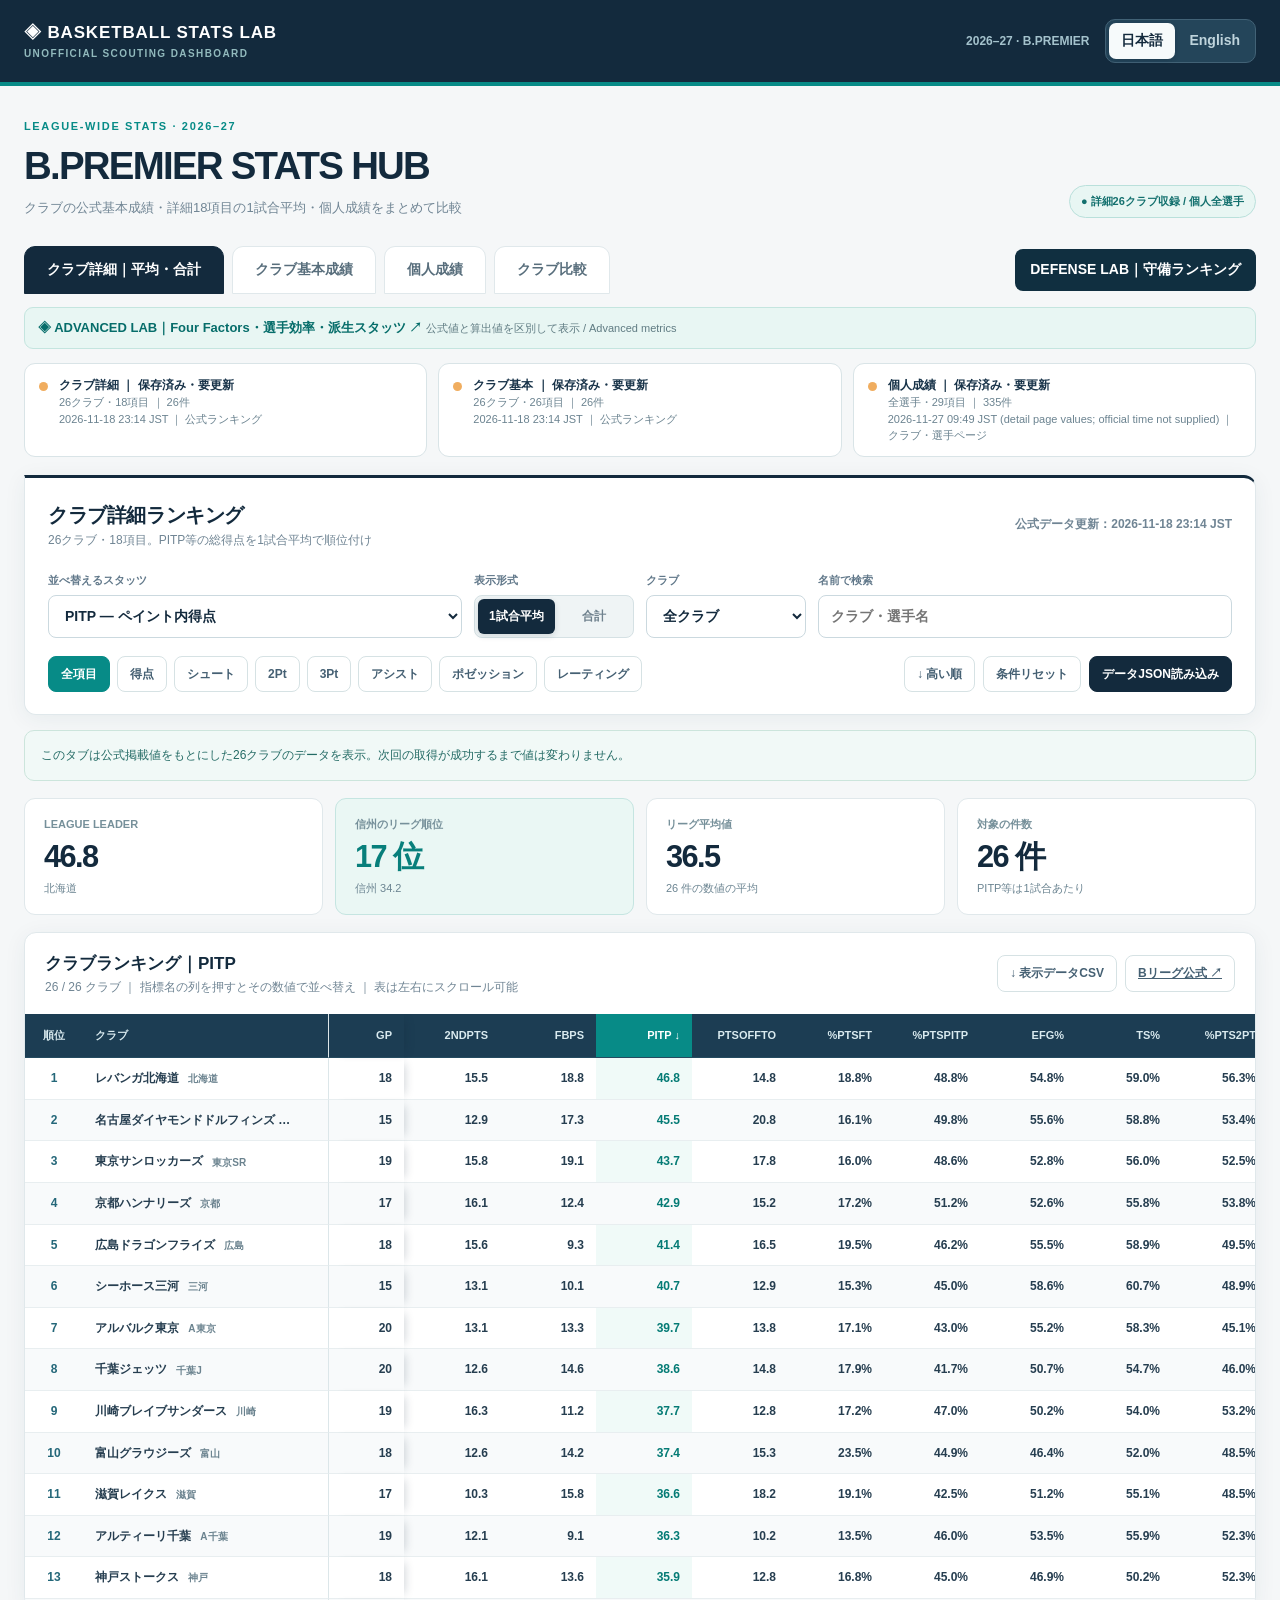
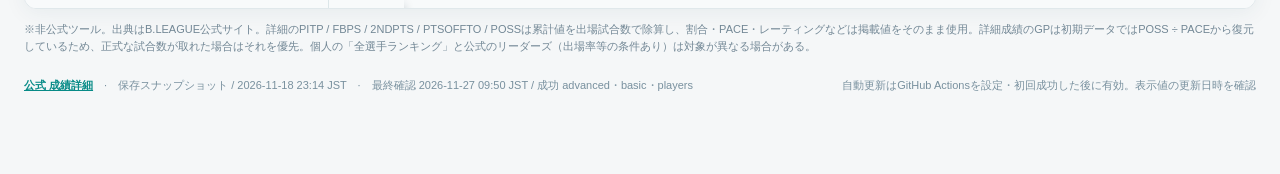
==== commit d91ea6cb: "Add Per Game / Per 40min normalization for individual player leaderboard and CSV" ====
--- a/index.html
+++ b/index.html
@@ -141,7 +141,7 @@
 <div style="margin:12px 0 4px;padding:10px 13px;border:1px solid #c4e5df;background:#e8f6f3;border-radius:9px;font-size:13px"><a href="./advanced-lab.html" style="font-weight:850;color:#066d6a;text-decoration:none">◈ ADVANCED LAB｜Four Factors・選手効率・派生スタッツ ↗</a> <span style="color:#607c83;font-size:11px">公式値と算出値を区別して表示 / Advanced metrics</span></div>
 <div id="healthBar" class="health-grid" role="status" aria-live="polite"></div>
 <section class="panel" id="rankingPanel"><div class="headline"><div><h2 id="panelTitle">クラブ詳細ランキング</h2><div class="meta" id="panelDescription">26クラブ・18項目の詳細数値を比較</div></div><div class="meta period" id="updatedAt">公式掲載値：2026/10/26 02:24</div></div>
- <div class="fieldgrid"><div class="field"><label for="metric">並べ替えるスタッツ</label><select id="metric"></select></div><div class="field sm" id="modeWrap"><label>表示形式</label><div class="switch"><button id="modeAvg" class="active" type="button">1試合平均</button><button id="modeTotal" type="button">合計</button></div></div><div class="field sm" id="clubWrap"><label for="club">クラブ</label><select id="club"><option value="">全クラブ</option></select></div><div class="field sm hidden" id="eligibleWrap"><label for="eligible">対象選手</label><select id="eligible"><option value="all">全出場選手</option><option value="leaders">出場率85%以上</option></select></div><div class="field sm hidden" id="positionWrap"><label for="position">ポジション</label><select id="position"><option value="">全ポジション</option><option value="PG">PG</option><option value="SG">SG</option><option value="SF">SF</option><option value="PF">PF</option><option value="C">C</option></select></div><div class="field"><label for="search">名前で検索</label><input type="search" id="search" placeholder="クラブ・選手名"/></div></div>
+ <div class="fieldgrid"><div class="field"><label for="metric">並べ替えるスタッツ</label><select id="metric"></select></div><div class="field sm" id="modeWrap"><label>表示形式</label><div class="switch"><button id="modeAvg" class="active" type="button">1試合平均</button><button id="modeTotal" type="button">合計</button></div></div><div class="field sm hidden" id="playerRateWrap"><label id="playerRateLabel">個人成績の換算</label><div class="switch"><button id="playerPerGame" class="active" type="button" aria-pressed="true">Per Game</button><button id="playerPer40" type="button" aria-pressed="false">Per 40min</button></div></div><div class="field sm" id="clubWrap"><label for="club">クラブ</label><select id="club"><option value="">全クラブ</option></select></div><div class="field sm hidden" id="eligibleWrap"><label for="eligible">対象選手</label><select id="eligible"><option value="all">全出場選手</option><option value="leaders">出場率85%以上</option></select></div><div class="field sm hidden" id="positionWrap"><label for="position">ポジション</label><select id="position"><option value="">全ポジション</option><option value="PG">PG</option><option value="SG">SG</option><option value="SF">SF</option><option value="PF">PF</option><option value="C">C</option></select></div><div class="field"><label for="search">名前で検索</label><input type="search" id="search" placeholder="クラブ・選手名"/></div></div>
  <div class="quick"><div class="chips" id="chips"></div><div class="export"><button type="button" class="btn" id="sortToggle">↓ 高い順</button><button type="button" class="btn" id="clear">条件リセット</button><button type="button" class="btn primary" id="loadJson">データJSON読み込み</button></div></div></section>
 <div id="warning" class="notice"></div>
 <section class="cards" id="cards"><div class="stat"><div class="hint" id="lbl1">リーグ1位</div><div class="num" id="val1">—</div><div class="sub" id="sub1">—</div></div><div class="stat special"><div class="hint" id="lbl2">信州の順位</div><div class="num" id="val2">—</div><div class="sub" id="sub2">—</div></div><div class="stat"><div class="hint" id="lbl3">リーグ平均</div><div class="num" id="val3">—</div><div class="sub" id="sub3">—</div></div><div class="stat"><div class="hint" id="lbl4">順位比較</div><div class="num" id="val4">—</div><div class="sub" id="sub4">—</div></div></section>
@@ -163,20 +163,28 @@
 const ADV=[['2NDPTS','セカンドチャンス得点','得点',1],['FBPS','速攻得点','得点',1],['PITP','ペイント内得点','得点',1],['PTSOFFTO','TOからの得点','得点',1],['%PTSFT','得点中FT比率','得点',0],['%PTSPITP','得点中ペイント比率','得点',0],['EFG%','実効FG成功率','シュート',0],['TS%','トゥルーシューティング','シュート',0],['%PTS2PT','2P得点比率','2Pt',0],['%FGA2PT','2P試投比率','2Pt',0],['%PTS3PT','3P得点比率','3Pt',0],['%FGA3PT','3P試投比率','3Pt',0],['AST/TO','AST/TO比','アシスト',0],['PACE','PACE','ポゼッション',0],['POSS','総ポゼッション','ポゼッション',1],['OFFRTG','攻撃効率','レーティング',0],['DEFRTG','守備効率','レーティング',0],['NETRTG','NET RTG','レーティング',0]];
 const BAS=[['PPG','平均得点','得点'],['OPPPTSPG','平均失点','得点'],['FGMPG','FG成功','FG'],['FGAPG','FG試投','FG'],['FG%','FG成功率','FG'],['2FGMPG','2P成功','2Pt'],['2FGAPG','2P試投','2Pt'],['2FG%','2P成功率','2Pt'],['3FGMPG','3P成功','3Pt'],['3FGAPG','3P試投','3Pt'],['3FG%','3P成功率','3Pt'],['FTMPG','FT成功','FT'],['FTAPG','FT試投','FT'],['FT%','FT成功率','FT'],['ORPG','オフェンスREB','REB'],['DRPG','ディフェンスREB','REB'],['RPG','平均REB','REB'],['APG','平均AST','AST'],['TOPG','平均TO','TO'],['STPG','平均STL','守備'],['BSPG','平均BLK','守備'],['BSRPG','被ブロック','守備'],['FPG','平均ファウル','ファウル'],['FDPG','被ファウル','ファウル'],['MINPG','平均出場時間','時間'],['EFFPG','貢献度','効率']];
 const PLY=[['G','出場試合','出場'],['GS','先発試合','出場'],['MIN','合計出場時間','時間'],['MINPG','平均出場時間','時間'],['PPG','平均得点','得点'],['FGMPG','FG成功','FG'],['FGAPG','FG試投','FG'],['FG%','FG成功率','FG'],['2FGMPG','2P成功','2Pt'],['2FGAPG','2P試投','2Pt'],['2FG%','2P成功率','2Pt'],['3FGMPG','3P成功','3Pt'],['3FGAPG','3P試投','3Pt'],['3FG%','3P成功率','3Pt'],['FTMPG','FT成功','FT'],['FTAPG','FT試投','FT'],['FT%','FT成功率','FT'],['ORPG','OR','REB'],['DRPG','DR','REB'],['RPG','平均REB','REB'],['APG','平均AST','AST'],['TOPG','平均TO','TO'],['STPG','平均STL','守備'],['BSPG','平均BLK','守備'],['BSRPG','被BLK','守備'],['FPG','平均ファウル','ファウル'],['FDPG','被ファウル','ファウル'],['EFFPG','貢献度','効率'],['+/-','＋／−','効率']];
-let data=JSON.parse(document.getElementById('bootstrap').textContent),tab='advanced',metric='PITP',group='全項目',club='',q='',mode='avg',direction='desc',eligible='all',position='';
+let data=JSON.parse(document.getElementById('bootstrap').textContent),tab='advanced',metric='PITP',group='全項目',club='',q='',mode='avg',playerRate='pg',direction='desc',eligible='all',position='';
 const $=id=>document.getElementById(id);const safe=s=>String(s??'').replace(/[&<>"']/g,x=>({'&':'&amp;','<':'&lt;','>':'&gt;','"':'&quot;',"'":'&#39;'}[x]));
 const metrics=()=>tab==='advanced'?ADV:tab==='basic'?BAS:PLY;const meta=k=>metrics().find(x=>x[0]===k);const arr=()=>tab==='advanced'?data.advanced:tab==='basic'?data.basic:data.players;
-const metricVal=(row,k=metric)=>{let value=tab==='advanced'?row.v?.[k]:row[k];if(value===undefined||value===null||value==='')return null;if(k==='MIN'||k==='MINPG')return typeof value==='number'?value:timeMinutes(value);let n=Number(String(value).replace('%',''));if(!Number.isFinite(n))return null;if(tab==='advanced'&&ADV.find(x=>x[0]===k)?.[3]&&mode==='avg')return row.gp?n/row.gp:null;return n};
+const per40Eligible=k=>k.endsWith('PG')&&k!=='MINPG';
+const displayMetricLabel=k=>tab==='players'&&playerRate==='p40'&&per40Eligible(k)?k.replace(/PG$/,'')+'/40':k;
+const metricVal=(row,k=metric)=>{let value=tab==='advanced'?row.v?.[k]:row[k];if(value===undefined||value===null||value==='')return null;if(k==='MIN'||k==='MINPG')return typeof value==='number'?value:timeMinutes(value);let n=Number(String(value).replace('%',''));if(!Number.isFinite(n))return null;if(tab==='advanced'&&ADV.find(x=>x[0]===k)?.[3]&&mode==='avg')return row.gp?n/row.gp:null;
+if(tab==='players'&&playerRate==='p40'&&per40Eligible(k)){
+ const minutes=timeMinutes(row.MIN),gp=Number(row.G);
+ // Official per-game values are rounded. Convert using season MIN rather than rounded MINPG.
+ return Number.isFinite(minutes)&&minutes>0&&Number.isFinite(gp)&&gp>0?n*gp*40/minutes:null;
+}
+return n};
 function timeMinutes(v){if(typeof v==='number')return v;const parts=String(v).split(':').map(Number);return parts.length===2&&parts.every(Number.isFinite)?parts[0]+parts[1]/60:NaN}
 function fmt(row,k=metric){const n=metricVal(row,k);if(n==null||!Number.isFinite(n))return '—';if(k==='MIN'||k==='MINPG')return typeof row[k]==='string'?safe(row[k]):n.toFixed(1);let suffix=k.includes('%')?'%':'';return n.toFixed(k==='G'||k==='GS'?0:1)+suffix}
 function orderRows(rows){return [...rows].sort((a,b)=>{const x=metricVal(a),y=metricVal(b);if(x===null&&y===null)return nameOf(a).localeCompare(nameOf(b),'ja');if(x===null)return 1;if(y===null)return -1;const diff=direction==='desc'?y-x:x-y;return Math.abs(diff)>1e-9?diff:nameOf(a).localeCompare(nameOf(b),'ja')})}
 function nameOf(row){return row.name||''}function rankMap(rows){const r=new Map();let last=null,rank=0;rows.forEach((x,i)=>{const n=metricVal(x);if(n!==null){if(last===null||Math.abs(n-last)>1e-9)rank=i+1;last=n;r.set(x,rank)}});return r}
 function selection(){let rows=arr();if(tab==='players'){rows=rows.filter(p=>(!club||p.club===club)&&(!position||String(p.pos||'').includes(position)));if(eligible==='leaders'&&data.quality.players==='full'){const gpLookup=Object.fromEntries(data.advanced.map(t=>[t.abbr,t.gp]));rows=rows.filter(p=>p.G!=null&&gpLookup[p.club]&&p.G/gpLookup[p.club]>=.85)}}else if(club){rows=rows.filter(t=>t.abbr===club)}if(q){const l=q.toLowerCase();rows=rows.filter(t=>[t.name,t.name_en,EN_OFFICIAL_NAMES[playerId(t)],EN_PLAYER_STARTERS[t.name],t.abbr,t.club,t.number,EN_CLUBS[t.club||t.abbr],EN_SHORT[t.club||t.abbr]].some(s=>String(s||'').toLowerCase().includes(l)))}return rows}
-function renderControls(){const available=metrics();if(!available.some(m=>m[0]===metric))metric=tab==='advanced'?'PITP':tab==='basic'?'PPG':'PPG';$('metric').innerHTML=available.map(m=>`<option value="${safe(m[0])}">${safe(m[0])} — ${safe(m[1])}</option>`).join('');$('metric').value=metric;
-const groups=['全項目',...new Set(available.map(m=>m[2]))];if(!groups.includes(group))group='全項目';$('chips').innerHTML=groups.map(g=>`<button class="chip ${group===g?'active':''}" data-group="${safe(g)}">${safe(g)}</button>`).join('');$('modeWrap').classList.toggle('hidden',tab!=='advanced');$('modeAvg').classList.toggle('active',mode==='avg');$('modeTotal').classList.toggle('active',mode==='total');$('eligibleWrap').classList.toggle('hidden',tab!=='players');$('positionWrap').classList.toggle('hidden',tab!=='players');
+function renderControls(){const available=metrics();if(!available.some(m=>m[0]===metric))metric=tab==='advanced'?'PITP':tab==='basic'?'PPG':'PPG';$('metric').innerHTML=available.map(m=>`<option value="${safe(m[0])}">${safe(displayMetricLabel(m[0]))} — ${safe(m[1])}</option>`).join('');$('metric').value=metric;
+const groups=['全項目',...new Set(available.map(m=>m[2]))];if(!groups.includes(group))group='全項目';$('chips').innerHTML=groups.map(g=>`<button class="chip ${group===g?'active':''}" data-group="${safe(g)}">${safe(g)}</button>`).join('');$('modeWrap').classList.toggle('hidden',tab!=='advanced');$('modeAvg').classList.toggle('active',mode==='avg');$('modeTotal').classList.toggle('active',mode==='total');$('playerRateWrap').classList.toggle('hidden',tab!=='players');$('playerRateLabel').textContent=language==='en'?'Player stat normalization':'個人成績の換算';$('playerPerGame').classList.toggle('active',playerRate==='pg');$('playerPer40').classList.toggle('active',playerRate==='p40');$('playerPerGame').setAttribute('aria-pressed',String(playerRate==='pg'));$('playerPer40').setAttribute('aria-pressed',String(playerRate==='p40'));$('eligibleWrap').classList.toggle('hidden',tab!=='players');$('positionWrap').classList.toggle('hidden',tab!=='players');
 const clubs=[...data.advanced].sort((a,b)=>a.name.localeCompare(b.name,'ja'));$('club').innerHTML='<option value="">全クラブ</option>'+clubs.map(t=>`<option value="${safe(t.abbr)}">${safe(t.name)}</option>`).join('');$('club').value=club;$('eligible').value=eligible;$('position').value=position;$('search').value=q;$('sortToggle').textContent=direction==='desc'?'↓ 高い順':'↑ 低い順';
 document.querySelectorAll('[data-tab]').forEach(b=>b.setAttribute('aria-selected',String(b.dataset.tab===tab)));
-const titles={advanced:['クラブ詳細ランキング','26クラブ・18項目。PITP等の総得点を1試合平均で順位付け'],basic:['クラブ基本成績','PPG・RPG・FG%・TO・STLなど、公式掲載のクラブ成績'],players:['個人成績ランキング','選手名・クラブ・ポジション・出場率で絞り込める公式成績ベースの一覧']};$('panelTitle').textContent=titles[tab][0];$('panelDescription').textContent=titles[tab][1];if(tab==='players'&&language==='en'){const names=data.players.filter(p=>verifiedEnglishName(p)).length;$('panelDescription').textContent+=' | Official English names: '+names+'/'+data.players.length;}$('updatedAt').textContent=`公式データ更新：${data.updated?.[tab]||'未取得'}`;$('official').href=data.source?.[tab]||'https://www.bleague.jp/stats/';
+const titles={advanced:['クラブ詳細ランキング','26クラブ・18項目。PITP等の総得点を1試合平均で順位付け'],basic:['クラブ基本成績','PPG・RPG・FG%・TO・STLなど、公式掲載のクラブ成績'],players:['個人成績ランキング','選手名・クラブ・ポジション・出場率で絞り込める公式成績ベースの一覧']};$('panelTitle').textContent=titles[tab][0];$('panelDescription').textContent=titles[tab][1];if(tab==='players')$('panelDescription').textContent+=(playerRate==='p40'?' ｜ '+(language==='en'?'Per 40min (season minutes, estimated from rounded per-game values)':'Per 40min：シーズン総出場時間で換算（公式1試合平均値からの概算）'):'');if(tab==='players'&&language==='en'){const names=data.players.filter(p=>verifiedEnglishName(p)).length;$('panelDescription').textContent+=' | Official English names: '+names+'/'+data.players.length;}$('updatedAt').textContent=`公式データ更新：${data.updated?.[tab]||'未取得'}`;$('official').href=data.source?.[tab]||'https://www.bleague.jp/stats/';
 const quality=data.quality?.[tab]||'unavailable';let msg='';if(quality==='full')msg=`このタブは公式掲載値をもとにした${tab==='advanced'?'26クラブの':'取得済みの'}データを表示。次回の取得が成功するまで値は変わりません。`;if(quality==='leaders-only')msg='個人成績は初期版として公式サイトの「PPG・RPG・APG」各上位3人のみを表示。全選手や全項目を取得済みではありません。自動更新スクリプトで取得に成功すると、全選手・全項目の表示に切り替わります。';if(quality==='unavailable')msg='クラブ基本成績は未取得のため、まだランキングを表示できません。自動更新をセットアップすると公式サイトから取得を試みます。';if(quality==='partial')msg='一部データのみ取得済み。表示されない値を0として扱わず「—」で示します。';$('warning').classList.toggle('ok',quality==='full');$('warning').textContent=msg;$('globalStatus').textContent=`● ${data.quality?.advanced==='full'?'詳細26クラブ収録':'保存データ'} / ${data.quality?.players==='full'?'個人全選手':'個人抜粋'}`;
 }
 function renderHealth(){
@@ -235,19 +243,19 @@
 function render(){renderHealth();if(tab==='compare'){renderCompare();return;} $('rankingTable').dataset.view=tab;
  $('rankingPanel').style.display='';$('warning').style.display='';$('cards').style.display='';$('rankingTable').style.display='';$('compareView').style.display='none';renderControls();const base=orderRows(arr()), rank=rankMap(base),rows=orderRows(selection());let cols=metrics().filter(m=>group==='全項目'||m[2]===group);if(!cols.some(m=>m[0]===metric))cols=[meta(metric),...cols];
 const hdr1=tab==='players'?'<th>順位</th><th>選手</th><th>クラブ</th><th>POS</th>':'<th>順位</th><th>クラブ</th><th>GP</th>';
-$('thead').innerHTML='<tr>'+hdr1+cols.map(m=>`<th class="${m[0]===metric?'sel':''}"><button type="button" data-sort="${safe(m[0])}" title="${safe(m[1])}">${safe(m[0])}${m[0]===metric?(direction==='desc'?' ↓':' ↑'):''}</button></th>`).join('')+'</tr>';
+$('thead').innerHTML='<tr>'+hdr1+cols.map(m=>`<th class="${m[0]===metric?'sel':''}"><button type="button" data-sort="${safe(m[0])}" title="${safe(m[1])}">${safe(displayMetricLabel(m[0]))}${m[0]===metric?(direction==='desc'?' ↓':' ↑'):''}</button></th>`).join('')+'</tr>';
 $('tbody').innerHTML=rows.length?rows.map(r=>{const rankCell=rank.has(r)?String(rank.get(r)):'—';const label=tab==='players'?displayPlayerName(r):language==='en'?(EN_CLUBS[r.abbr]||r.name):r.name;const name=tab==='players'&&r.url?`<a href="${safe(r.url)}" target="_blank" rel="noopener">${safe(label)}</a>`:safe(label);const left=tab==='players'?`<td class="rank">${rankCell}</td><td class="name" title="${safe(label)}">${name}${r.number!==undefined?` <small>#${safe(r.number)}</small>`:''}</td><td>${safe(r.club)}</td><td>${safe(r.pos||'—')}</td>`:`<td class="rank">${rankCell}</td><td class="name" title="${safe(label)}">${name} <small>${safe(r.abbr)}</small></td><td>${r.gp??'—'}</td>`;return `<tr class="${r.abbr==='信州'||r.club==='信州'?'highlight':''}">${left}${cols.map(m=>`<td class="${m[0]===metric?'sel':''}">${fmt(r,m[0])}</td>`).join('')}</tr>`}).join(''):`<tr><td class="empty" colspan="${cols.length+(tab==='players'?4:3)}">データがまだ取得されていません。上の公式リンクも参照してね。</td></tr>`;
-$('tableTitle').textContent=`${tab==='players'?'個人':'クラブ'}ランキング｜${metric}`;$('tableInfo').textContent=`${rows.length} / ${arr().length} ${tab==='players'?'選手':'クラブ'} ｜ 指標名の列を押すとその数値で並べ替え ｜ 表は左右にスクロール可能`;
+$('tableTitle').textContent=`${tab==='players'?'個人':'クラブ'}ランキング｜${displayMetricLabel(metric)}`;$('tableInfo').textContent=`${rows.length} / ${arr().length} ${tab==='players'?'選手':'クラブ'} ｜ 指標名の列を押すとその数値で並べ替え ｜ 表は左右にスクロール可能`;
 const top=base.find(r=>metricVal(r)!=null);const vals=base.map(x=>metricVal(x)).filter(x=>x!==null);const avg=vals.length?vals.reduce((a,b)=>a+b,0)/vals.length:null;const shin=tab==='players'?null:data.advanced.find(x=>x.abbr==='信州');const srow=tab==='advanced'?shin:tab==='basic'?data.basic.find(x=>x.abbr==='信州'):null;function set(n,title,value,desc){$('lbl'+n).textContent=title;$('val'+n).textContent=value;$('sub'+n).textContent=desc}
 set(1,direction==='desc'?'LEAGUE LEADER':'LEAGUE LOWEST',top?fmt(top):'—',top?(tab==='players'?displayPlayerName(top):top.abbr):'未取得');
 if(tab==='players')set(2,'収録されている個人成績',data.quality.players==='full'?`${data.players.length}人`:`${data.players.length}人のみ`,data.quality.players==='full'?'全選手を対象':'公式リーダーズ抜粋');else set(2,'信州のリーグ順位',srow&&rank.has(srow)?rank.get(srow)+' 位':'—',srow?`信州 ${fmt(srow)}`:'未取得');
 set(3,'リーグ平均値',avg===null?'—':avg.toFixed(1)+(metric.includes('%')?'%':''),vals.length+' 件の数値の平均');set(4,'対象の件数',rows.length+' 件',tab==='advanced'&&mode==='avg'?'PITP等は1試合あたり':tab==='players'?'検索・出場率条件を適用':'表示範囲の件数');
 $('sourceInfo').textContent=(language==='en'?'Official data snapshot / ':'保存スナップショット / ')+(data.updated?.[tab]||'未取得');}
-function downloadCSV(){const rows=orderRows(selection()), ms=metrics(), headings=language==='en'?['Rank',tab==='players'?'Player':'Club',...(tab==='players'?['Club','Position','Jersey #']:['Abbr.','GP']),...ms.map(m=>m[0])]:['順位',tab==='players'?'選手':'クラブ',...(tab==='players'?['所属クラブ','ポジション','背番号']:['略称','GP']),...ms.map(m=>m[0])],ranks=rankMap(orderRows(arr()));const lines=[headings,...rows.map(x=>[ranks.get(x)||'',language==='en'?(tab==='players'?displayPlayerName(x):findEnglishClub(x.name)):x.name,...(tab==='players'?[language==='en'?(EN_CLUBS[x.club]||x.club):x.club,x.pos||'',x.number||'']:[language==='en'?(EN_SHORT[x.abbr]||x.abbr):x.abbr,x.gp]),...ms.map(m=>fmt(x,m[0]))])];const out='\ufeff'+lines.map(line=>line.map(x=>'"'+String(x??'').replace(/"/g,'""')+'"').join(',')).join('\r\n');const a=document.createElement('a'),url=URL.createObjectURL(new Blob([out],{type:'text/csv;charset=utf-8'}));a.href=url;a.download=`BPREMIER_2026-27_${tab}_${mode}.csv`;a.click();setTimeout(()=>URL.revokeObjectURL(url),1500)}
+function downloadCSV(){const rows=orderRows(selection()), ms=metrics(), headings=language==='en'?['Rank',tab==='players'?'Player':'Club',...(tab==='players'?['Club','Position','Jersey #']:['Abbr.','GP']),...ms.map(m=>displayMetricLabel(m[0]))]:['順位',tab==='players'?'選手':'クラブ',...(tab==='players'?['所属クラブ','ポジション','背番号']:['略称','GP']),...ms.map(m=>displayMetricLabel(m[0]))],ranks=rankMap(orderRows(arr()));const lines=[headings,...rows.map(x=>[ranks.get(x)||'',language==='en'?(tab==='players'?displayPlayerName(x):findEnglishClub(x.name)):x.name,...(tab==='players'?[language==='en'?(EN_CLUBS[x.club]||x.club):x.club,x.pos||'',x.number||'']:[language==='en'?(EN_SHORT[x.abbr]||x.abbr):x.abbr,x.gp]),...ms.map(m=>fmt(x,m[0]))])];const out='\ufeff'+lines.map(line=>line.map(x=>'"'+String(x??'').replace(/"/g,'""')+'"').join(',')).join('\r\n');const a=document.createElement('a'),url=URL.createObjectURL(new Blob([out],{type:'text/csv;charset=utf-8'}));a.href=url;a.download=`BPREMIER_2026-27_${tab}_${tab==='players'?playerRate:mode}.csv`;a.click();setTimeout(()=>URL.revokeObjectURL(url),1500)}
 function setTab(t){tab=t;group='全項目';metric=t==='advanced'?'PITP':'PPG';club='';q='';direction='desc';render()}
 document.querySelectorAll('[data-tab]').forEach(b=>b.addEventListener('click',()=>setTab(b.dataset.tab)));
 ['compareA','compareB','compareType','compareMode'].forEach(id=>$(id).addEventListener('change',e=>{if(id==='compareA')compareA=e.target.value;if(id==='compareB')compareB=e.target.value;if(id==='compareType')compareType=e.target.value;if(id==='compareMode')compareMode=e.target.value;render()}));
-$('metric').addEventListener('change',e=>{metric=e.target.value;group='全項目';direction=['DEFRTG','OPPPTSPG','TOPG','FPG','BSRPG'].includes(metric)?'asc':'desc';render()});$('modeAvg').addEventListener('click',()=>{mode='avg';render()});$('modeTotal').addEventListener('click',()=>{mode='total';render()});$('club').addEventListener('change',e=>{club=e.target.value;render()});$('eligible').addEventListener('change',e=>{eligible=e.target.value;render()});$('position').addEventListener('change',e=>{position=e.target.value;render()});$('search').addEventListener('input',e=>{q=e.target.value;render()});$('chips').addEventListener('click',e=>{const b=e.target.closest('[data-group]');if(b){group=b.dataset.group;render()}});$('sortToggle').addEventListener('click',()=>{direction=direction==='asc'?'desc':'asc';render()});$('thead').addEventListener('click',e=>{const b=e.target.closest('[data-sort]');if(!b)return;if(metric===b.dataset.sort)direction=direction==='asc'?'desc':'asc';else{metric=b.dataset.sort;direction=['DEFRTG','OPPPTSPG','TOPG','FPG','BSRPG'].includes(metric)?'asc':'desc'}render()});$('clear').addEventListener('click',()=>{club='';q='';group='全項目';eligible='all';position='';mode='avg';metric=tab==='advanced'?'PITP':'PPG';direction='desc';render()});$('csv').addEventListener('click',downloadCSV);$('loadJson').addEventListener('click',()=>$('file').click());$('file').addEventListener('change',async e=>{const file=e.target.files[0];if(!file)return;try{const candidate=JSON.parse(await file.text());if(candidate.schema!==1||!Array.isArray(candidate.advanced)||candidate.advanced.length!==26||!Array.isArray(candidate.players)||!Array.isArray(candidate.basic))throw Error('stats.json形式か26クラブが不足');data=candidate;render();alert('新しいデータを読み込みました。このブラウザの表示中だけ反映します。')}catch(err){alert('読み込みエラー：'+err.message)}e.target.value=''});
+$('metric').addEventListener('change',e=>{metric=e.target.value;group='全項目';direction=['DEFRTG','OPPPTSPG','TOPG','FPG','BSRPG'].includes(metric)?'asc':'desc';render()});$('modeAvg').addEventListener('click',()=>{mode='avg';render()});$('modeTotal').addEventListener('click',()=>{mode='total';render()});$('playerPerGame').addEventListener('click',()=>{playerRate='pg';render()});$('playerPer40').addEventListener('click',()=>{playerRate='p40';render()});$('club').addEventListener('change',e=>{club=e.target.value;render()});$('eligible').addEventListener('change',e=>{eligible=e.target.value;render()});$('position').addEventListener('change',e=>{position=e.target.value;render()});$('search').addEventListener('input',e=>{q=e.target.value;render()});$('chips').addEventListener('click',e=>{const b=e.target.closest('[data-group]');if(b){group=b.dataset.group;render()}});$('sortToggle').addEventListener('click',()=>{direction=direction==='asc'?'desc':'asc';render()});$('thead').addEventListener('click',e=>{const b=e.target.closest('[data-sort]');if(!b)return;if(metric===b.dataset.sort)direction=direction==='asc'?'desc':'asc';else{metric=b.dataset.sort;direction=['DEFRTG','OPPPTSPG','TOPG','FPG','BSRPG'].includes(metric)?'asc':'desc'}render()});$('clear').addEventListener('click',()=>{club='';q='';group='全項目';eligible='all';position='';mode='avg';metric=tab==='advanced'?'PITP':'PPG';direction='desc';render()});$('csv').addEventListener('click',downloadCSV);$('loadJson').addEventListener('click',()=>$('file').click());$('file').addEventListener('change',async e=>{const file=e.target.files[0];if(!file)return;try{const candidate=JSON.parse(await file.text());if(candidate.schema!==1||!Array.isArray(candidate.advanced)||candidate.advanced.length!==26||!Array.isArray(candidate.players)||!Array.isArray(candidate.basic))throw Error('stats.json形式か26クラブが不足');data=candidate;render();alert('新しいデータを読み込みました。このブラウザの表示中だけ反映します。')}catch(err){alert('読み込みエラー：'+err.message)}e.target.value=''});
 
 // --- Language switcher. This layer never modifies the official numeric data. ---
 const EN_CLUBS={
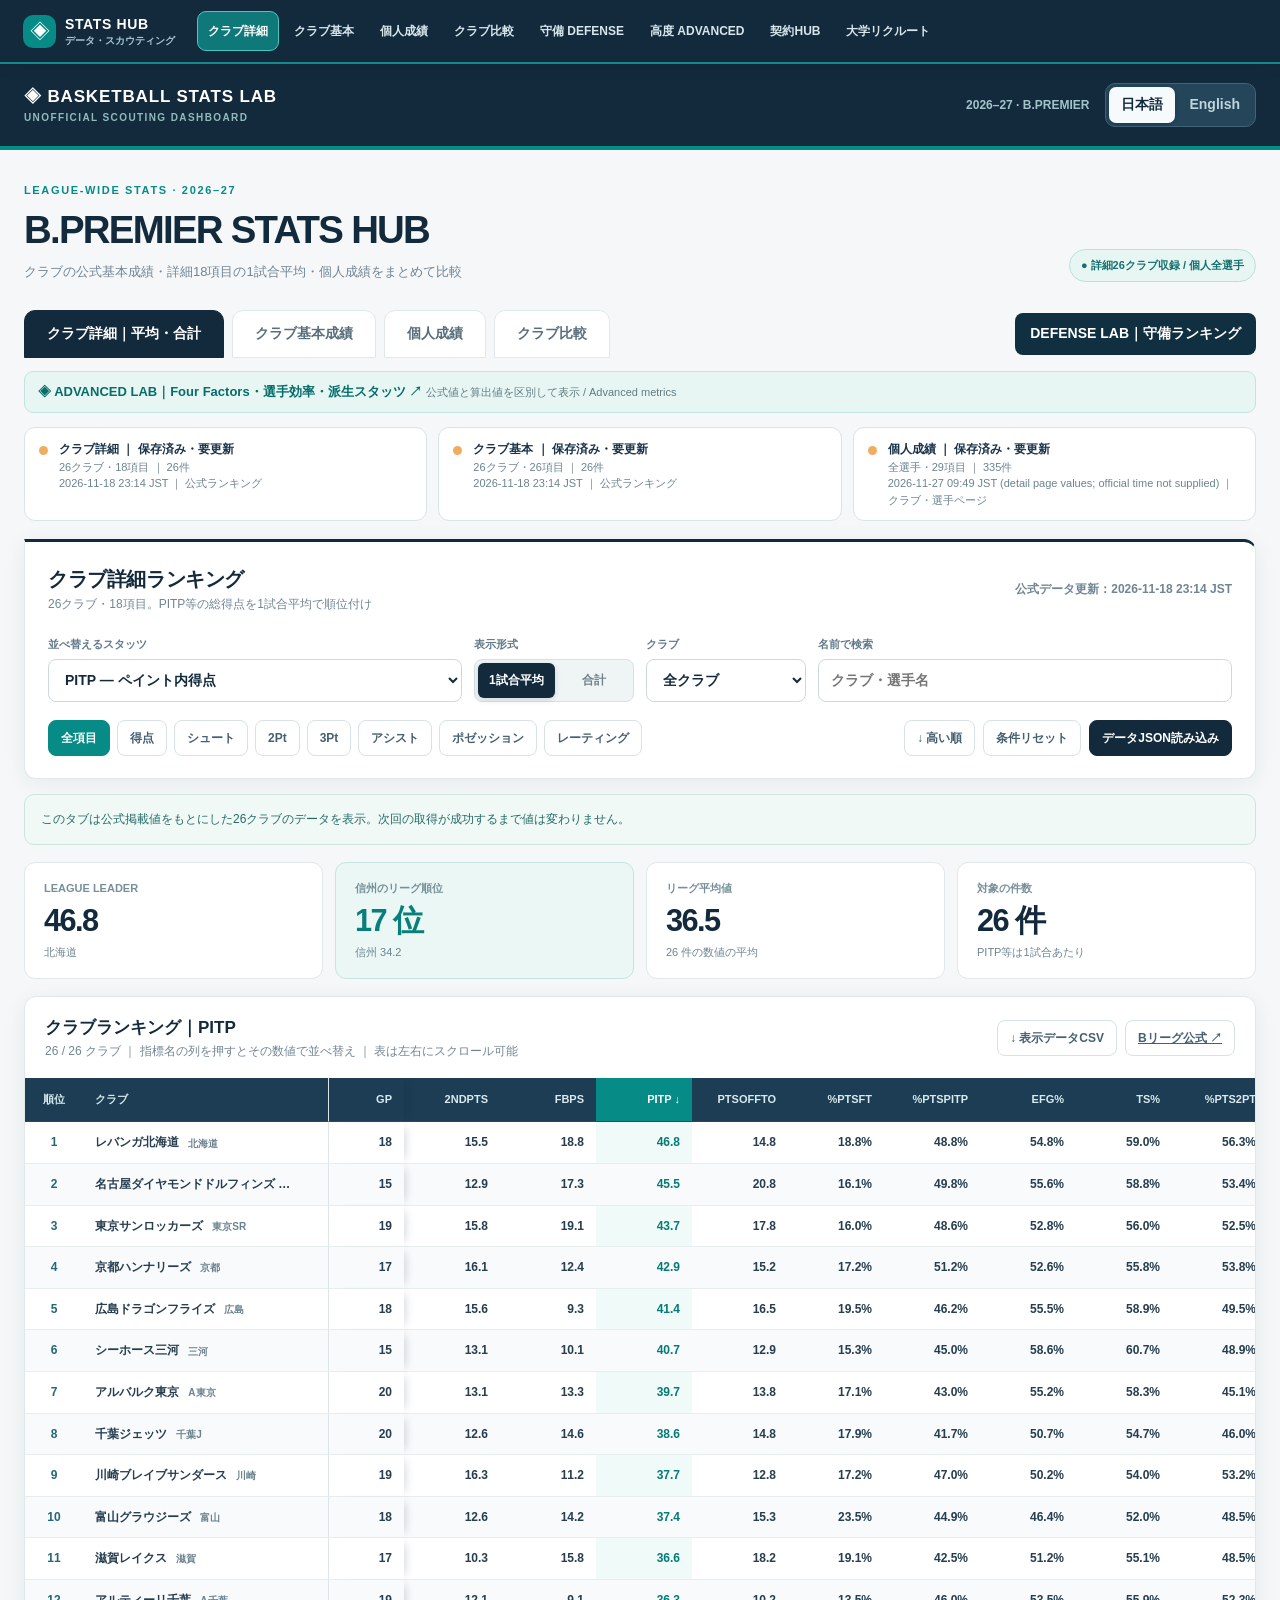
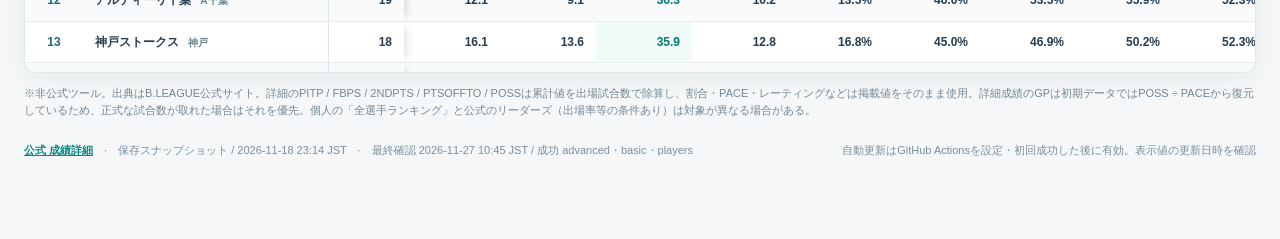
==== commit 690c173b: "Add shared page switcher to index.html" ====
--- a/index.html
+++ b/index.html
@@ -134,7 +134,8 @@
   #rankingTable .table-scroll tbody td:nth-child(3){left:248px;}
 }
 .defense-nav-link{align-self:center;margin:0 0 0 auto;background:#102f40;color:#fff;text-decoration:none;font-weight:750;padding:10px 15px;border-radius:8px;white-space:nowrap}.defense-nav-link:hover{background:#087c82}@media(max-width:650px){.defense-nav-link{margin:4px 0;width:100%;text-align:center}}
-</style></head><body>
+</style><link rel="stylesheet" href="./hub-nav.css?v=20261127"><script defer src="./hub-nav.js?v=20261127"></script>
+</head><body>
 <header class="mast"><div class="wrap"><div class="logo">◈ BASKETBALL STATS LAB<small>UNOFFICIAL SCOUTING DASHBOARD</small></div><div class="mast-right"><div class="season">2026–27 · B.PREMIER</div><div class="lang-switch" role="group" aria-label="言語 / Language"><button id="langJa" type="button" data-lang="ja" aria-pressed="true">日本語</button><button id="langEn" type="button" data-lang="en" aria-pressed="false">English</button></div></div></div></header>
 <main class="wrapmain"><div class="intro"><div><div class="eyebrow">LEAGUE-WIDE STATS · 2026–27</div><h1>B.PREMIER STATS HUB</h1><p class="subtitle">クラブの公式基本成績・詳細18項目の1試合平均・個人成績をまとめて比較</p></div><div class="status" id="globalStatus">● 保存データを表示中</div></div>
 <nav class="tabs" aria-label="データ種別"><button class="tab" type="button" data-tab="advanced" aria-selected="true">クラブ詳細｜平均・合計</button><button class="tab" type="button" data-tab="basic" aria-selected="false">クラブ基本成績</button><button class="tab" type="button" data-tab="players" aria-selected="false">個人成績</button><button class="tab" type="button" data-tab="compare" aria-selected="false">クラブ比較</button><a href="./defense.html" class="defense-nav-link">DEFENSE LAB｜守備ランキング</a></nav>
@@ -167,7 +168,8 @@
 const $=id=>document.getElementById(id);const safe=s=>String(s??'').replace(/[&<>"']/g,x=>({'&':'&amp;','<':'&lt;','>':'&gt;','"':'&quot;',"'":'&#39;'}[x]));
 const metrics=()=>tab==='advanced'?ADV:tab==='basic'?BAS:PLY;const meta=k=>metrics().find(x=>x[0]===k);const arr=()=>tab==='advanced'?data.advanced:tab==='basic'?data.basic:data.players;
 const per40Eligible=k=>k.endsWith('PG')&&k!=='MINPG';
-const displayMetricLabel=k=>tab==='players'&&playerRate==='p40'&&per40Eligible(k)?k.replace(/PG$/,'')+'/40':k;
+const PER40_LABELS={PPG:'PTS',RPG:'REB',APG:'AST',TOPG:'TO',STPG:'STL',BSPG:'BLK',BSRPG:'BLK AGAINST',FPG:'PF',FDPG:'FD',ORPG:'OREB',DRPG:'DREB'};
+const displayMetricLabel=k=>tab==='players'&&playerRate==='p40'&&per40Eligible(k)?(PER40_LABELS[k]||k.replace(/PG$/,''))+'/40':k;
 const metricVal=(row,k=metric)=>{let value=tab==='advanced'?row.v?.[k]:row[k];if(value===undefined||value===null||value==='')return null;if(k==='MIN'||k==='MINPG')return typeof value==='number'?value:timeMinutes(value);let n=Number(String(value).replace('%',''));if(!Number.isFinite(n))return null;if(tab==='advanced'&&ADV.find(x=>x[0]===k)?.[3]&&mode==='avg')return row.gp?n/row.gp:null;
 if(tab==='players'&&playerRate==='p40'&&per40Eligible(k)){
  const minutes=timeMinutes(row.MIN),gp=Number(row.G);
@@ -252,7 +254,7 @@
 set(3,'リーグ平均値',avg===null?'—':avg.toFixed(1)+(metric.includes('%')?'%':''),vals.length+' 件の数値の平均');set(4,'対象の件数',rows.length+' 件',tab==='advanced'&&mode==='avg'?'PITP等は1試合あたり':tab==='players'?'検索・出場率条件を適用':'表示範囲の件数');
 $('sourceInfo').textContent=(language==='en'?'Official data snapshot / ':'保存スナップショット / ')+(data.updated?.[tab]||'未取得');}
 function downloadCSV(){const rows=orderRows(selection()), ms=metrics(), headings=language==='en'?['Rank',tab==='players'?'Player':'Club',...(tab==='players'?['Club','Position','Jersey #']:['Abbr.','GP']),...ms.map(m=>displayMetricLabel(m[0]))]:['順位',tab==='players'?'選手':'クラブ',...(tab==='players'?['所属クラブ','ポジション','背番号']:['略称','GP']),...ms.map(m=>displayMetricLabel(m[0]))],ranks=rankMap(orderRows(arr()));const lines=[headings,...rows.map(x=>[ranks.get(x)||'',language==='en'?(tab==='players'?displayPlayerName(x):findEnglishClub(x.name)):x.name,...(tab==='players'?[language==='en'?(EN_CLUBS[x.club]||x.club):x.club,x.pos||'',x.number||'']:[language==='en'?(EN_SHORT[x.abbr]||x.abbr):x.abbr,x.gp]),...ms.map(m=>fmt(x,m[0]))])];const out='\ufeff'+lines.map(line=>line.map(x=>'"'+String(x??'').replace(/"/g,'""')+'"').join(',')).join('\r\n');const a=document.createElement('a'),url=URL.createObjectURL(new Blob([out],{type:'text/csv;charset=utf-8'}));a.href=url;a.download=`BPREMIER_2026-27_${tab}_${tab==='players'?playerRate:mode}.csv`;a.click();setTimeout(()=>URL.revokeObjectURL(url),1500)}
-function setTab(t){tab=t;group='全項目';metric=t==='advanced'?'PITP':'PPG';club='';q='';direction='desc';render()}
+function setTab(t,updateUrl=true){if(!['advanced','basic','players','compare'].includes(t))return;tab=t;group='全項目';metric=t==='advanced'?'PITP':'PPG';club='';q='';direction='desc';if(updateUrl&&location.hash!=='#'+t)history.pushState(null,'','#'+t);render();window.dispatchEvent(new Event('hub-nav-refresh'))}
 document.querySelectorAll('[data-tab]').forEach(b=>b.addEventListener('click',()=>setTab(b.dataset.tab)));
 ['compareA','compareB','compareType','compareMode'].forEach(id=>$(id).addEventListener('change',e=>{if(id==='compareA')compareA=e.target.value;if(id==='compareB')compareB=e.target.value;if(id==='compareType')compareType=e.target.value;if(id==='compareMode')compareMode=e.target.value;render()}));
 $('metric').addEventListener('change',e=>{metric=e.target.value;group='全項目';direction=['DEFRTG','OPPPTSPG','TOPG','FPG','BSRPG'].includes(metric)?'asc':'desc';render()});$('modeAvg').addEventListener('click',()=>{mode='avg';render()});$('modeTotal').addEventListener('click',()=>{mode='total';render()});$('playerPerGame').addEventListener('click',()=>{playerRate='pg';render()});$('playerPer40').addEventListener('click',()=>{playerRate='p40';render()});$('club').addEventListener('change',e=>{club=e.target.value;render()});$('eligible').addEventListener('change',e=>{eligible=e.target.value;render()});$('position').addEventListener('change',e=>{position=e.target.value;render()});$('search').addEventListener('input',e=>{q=e.target.value;render()});$('chips').addEventListener('click',e=>{const b=e.target.closest('[data-group]');if(b){group=b.dataset.group;render()}});$('sortToggle').addEventListener('click',()=>{direction=direction==='asc'?'desc':'asc';render()});$('thead').addEventListener('click',e=>{const b=e.target.closest('[data-sort]');if(!b)return;if(metric===b.dataset.sort)direction=direction==='asc'?'desc':'asc';else{metric=b.dataset.sort;direction=['DEFRTG','OPPPTSPG','TOPG','FPG','BSRPG'].includes(metric)?'asc':'desc'}render()});$('clear').addEventListener('click',()=>{club='';q='';group='全項目';eligible='all';position='';mode='avg';metric=tab==='advanced'?'PITP':'PPG';direction='desc';render()});$('csv').addEventListener('click',downloadCSV);$('loadJson').addEventListener('click',()=>$('file').click());$('file').addEventListener('change',async e=>{const file=e.target.files[0];if(!file)return;try{const candidate=JSON.parse(await file.text());if(candidate.schema!==1||!Array.isArray(candidate.advanced)||candidate.advanced.length!==26||!Array.isArray(candidate.players)||!Array.isArray(candidate.basic))throw Error('stats.json形式か26クラブが不足');data=candidate;render();alert('新しいデータを読み込みました。このブラウザの表示中だけ反映します。')}catch(err){alert('読み込みエラー：'+err.message)}e.target.value=''});
@@ -618,7 +620,10 @@
 const originalRender=render;
 render=function(){originalRender();translatePage();};
 
-render();
+if(['advanced','basic','players','compare'].includes(location.hash.slice(1)))setTab(location.hash.slice(1),false);else render();
+function applyTabFromLocation(){const t=location.hash.slice(1);if(['advanced','basic','players','compare'].includes(t)&&t!==tab)setTab(t,false)}
+window.addEventListener('hashchange',applyTabFromLocation);
+window.addEventListener('popstate',applyTabFromLocation);
 if(location.protocol.startsWith('http')){fetch('./data/stats.json',{cache:'no-store'}).then(r=>{if(!r.ok)throw Error(r.status);return r.json()}).then(next=>{if(next.schema===1&&next.advanced?.length===26&&next.basic?.length===26&&next.players?.length>=300){data=next;render()}else{throw Error('Incomplete hosted statistics; retaining validated embedded dataset')}}).catch(()=>{const w=$('warning');w.textContent+=language==='en'?' Latest hosted JSON unavailable; showing bundled snapshot.':' 公開先の最新JSONが取得できず、内蔵スナップショットを表示しています。';w.classList.remove('ok');translatePage()})}
 
 if(location.protocol.startsWith('http')){
--- a/hub-nav.css
+++ b/hub-nav.css
@@ -0,0 +1,158 @@
+/* Shared navigation for the STATS HUB family. Entirely scoped to #hubGlobalNav. */
+#hubGlobalNav{
+  --hub-ink:#f6fafb;
+  --hub-aqua:#99e2da;
+  position:sticky;
+  top:0;
+  z-index:100;
+  isolation:isolate;
+  width:100%;
+  background:#132a3d;
+  color:var(--hub-ink);
+  border-bottom:2px solid #138a88;
+  box-shadow:0 3px 12px rgba(5,29,44,.16);
+  font-family:-apple-system,BlinkMacSystemFont,"Hiragino Sans","Noto Sans JP",sans-serif;
+  font-size:13px;
+  line-height:1.35;
+}
+#hubGlobalNav *,
+#hubGlobalNav *::before,
+#hubGlobalNav *::after{box-sizing:border-box}
+#hubGlobalNav .hub-nav-inner{
+  max-width:1510px;
+  padding:8px 19px;
+  margin:0 auto;
+  display:flex;
+  align-items:center;
+  gap:18px;
+}
+#hubGlobalNav .hub-nav-brand{
+  flex:0 0 auto;
+  display:flex;
+  align-items:center;
+  gap:9px;
+  color:#fff!important;
+  text-decoration:none!important;
+  padding:6px 4px;
+  min-width:152px;
+  white-space:nowrap;
+}
+#hubGlobalNav .hub-nav-mark{
+  display:grid;
+  place-items:center;
+  width:33px;
+  height:33px;
+  border-radius:10px;
+  color:#fff;
+  background:#078b87;
+  font-size:20px;
+  line-height:1;
+}
+#hubGlobalNav .hub-nav-brand-name{font-weight:850;letter-spacing:.045em;font-size:14px;display:block}
+#hubGlobalNav .hub-nav-brand-desc{color:#a8c9d0;display:block;font-size:10px;font-weight:650}
+#hubGlobalNav .hub-nav-links{
+  display:flex;
+  align-items:center;
+  gap:4px;
+  overflow-x:auto;
+  scrollbar-width:thin;
+  scrollbar-color:#53757e transparent;
+  min-width:0;
+  flex:1 1 auto;
+  padding:3px 0;
+}
+#hubGlobalNav .hub-nav-link{
+  display:inline-flex;
+  align-items:center;
+  justify-content:center;
+  white-space:nowrap;
+  color:#d6e6eb!important;
+  text-decoration:none!important;
+  padding:11px 10px;
+  border-radius:9px;
+  font-size:12px;
+  font-weight:720;
+  border:1px solid transparent;
+  transition:background-color .13s,color .13s;
+  min-height:40px;
+}
+#hubGlobalNav .hub-nav-link:hover{background:#29495c;color:#fff!important}
+#hubGlobalNav .hub-nav-link[aria-current="page"]{
+  color:#fff!important;
+  background:#0e7978;
+  border-color:#4cc6bd;
+  font-weight:850;
+}
+#hubGlobalNav :is(a,select):focus-visible{
+  outline:3px solid #f7c573;
+  outline-offset:2px;
+}
+#hubGlobalNav .hub-nav-mobile{display:none}
+#hubGlobalNav .hub-nav-quick{display:none}
+@media (max-width:830px){
+  #hubGlobalNav .hub-nav-inner{padding:9px 14px;gap:10px;flex-wrap:wrap}
+  #hubGlobalNav .hub-nav-brand{min-width:auto;padding:1px 0;flex:0 0 auto}
+  #hubGlobalNav .hub-nav-mark{height:30px;width:30px;border-radius:8px}
+  #hubGlobalNav .hub-nav-brand-name{font-size:13px}
+  #hubGlobalNav .hub-nav-brand-desc{font-size:9px}
+  #hubGlobalNav .hub-nav-links{display:none}
+  #hubGlobalNav .hub-nav-mobile{
+    display:flex;
+    align-items:center;
+    gap:7px;
+    margin-left:auto;
+    min-width:0;
+    flex:1;
+    justify-content:flex-end;
+  }
+  #hubGlobalNav .hub-nav-mobile-label{
+    color:#c5d9e0;
+    font-size:11px;
+    font-weight:750;
+    white-space:nowrap;
+  }
+  #hubGlobalNav .hub-nav-select{
+    flex:1;
+    min-width:0;
+    width:auto;
+    max-width:225px;
+    height:38px;
+    margin:0;
+    padding:7px 27px 7px 10px;
+    border:1px solid #8eb5be;
+    border-radius:8px;
+    background:#edf8f8;
+    color:#163a49;
+    font-size:13px;
+    font-weight:850;
+    line-height:1.2;
+    cursor:pointer;
+  }
+  #hubGlobalNav .hub-nav-quick{
+    display:flex;
+    align-items:center;
+    gap:7px;
+    width:100%;
+    overflow-x:auto;
+    padding:2px 0;
+    scrollbar-width:none;
+    scroll-snap-type:x proximity;
+  }
+  #hubGlobalNav .hub-nav-quick::-webkit-scrollbar{display:none}
+  #hubGlobalNav .hub-nav-quick .hub-nav-link{
+    min-height:32px;
+    padding:7px 11px;
+    font-size:11px;
+    border-color:#365869;
+    flex:0 0 auto;
+    scroll-snap-align:start;
+  }
+}
+@media (max-width:390px){
+  #hubGlobalNav .hub-nav-mobile-label{display:none}
+  #hubGlobalNav .hub-nav-inner{padding:8px 10px}
+  #hubGlobalNav .hub-nav-select{max-width:190px}
+}
+@media (prefers-reduced-motion:reduce){
+  #hubGlobalNav .hub-nav-link{transition:none}
+}
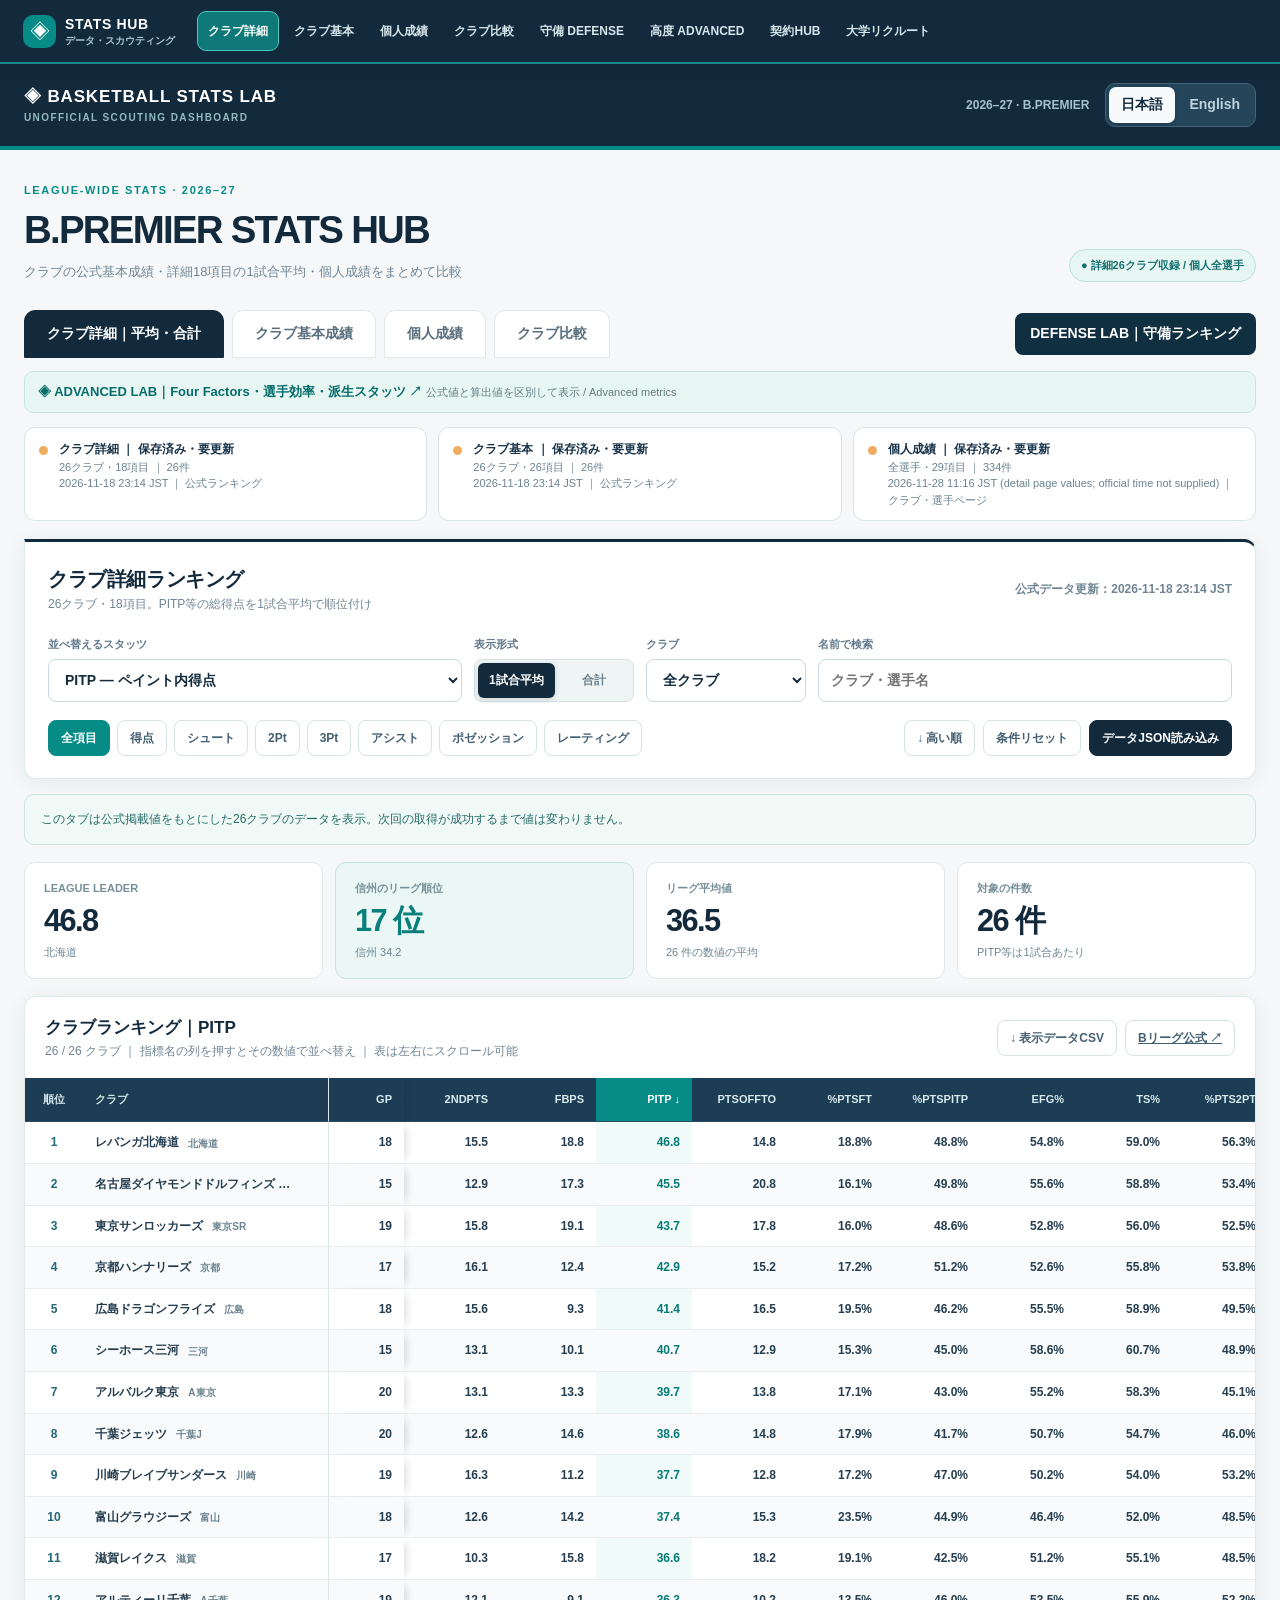
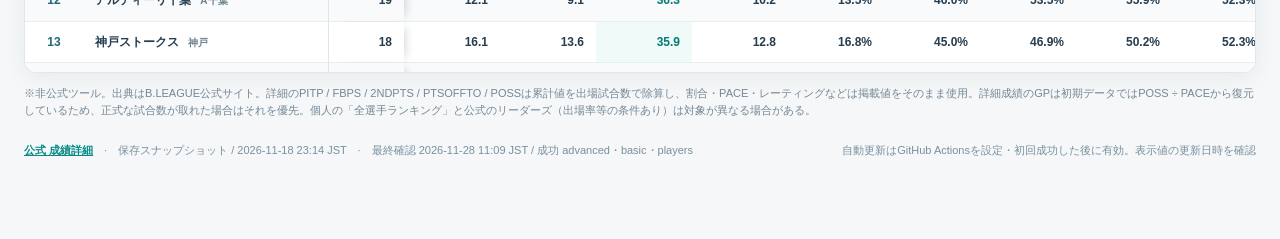
==== commit 5e7adf8c: "Refresh official B.PREMIER player stats" ====
--- a/index.html
+++ b/index.html
@@ -158,7 +158,7 @@
  <p class="small-text">※非公式ツール。出典はB.LEAGUE公式サイト。詳細のPITP / FBPS / 2NDPTS / PTSOFFTO / POSSは累計値を出場試合数で除算し、割合・PACE・レーティングなどは掲載値をそのまま使用。詳細成績のGPは初期データではPOSS ÷ PACEから復元しているため、正式な試合数が取れた場合はそれを優先。個人の「全選手ランキング」と公式のリーダーズ（出場率等の条件あり）は対象が異なる場合がある。</p>
 <div class="foot"><div><a href="https://www.bleague.jp/stats/" target="_blank" rel="noopener">公式 成績詳細</a>　·　<span id="sourceInfo">データセット：保存スナップショット</span>　·　<span id="syncInfo">更新ジョブ：未接続</span></div><div>自動更新はGitHub Actionsを設定・初回成功した後に有効。表示値の更新日時を確認</div></div></main>
 <input type="file" id="file" accept="application/json,.json" style="display:none"/>
-<script id="bootstrap" type="application/json">{"schema":1,"season":"2026-27","league":"B.PREMIER","updated":{"advanced":"2026-11-18 23:14 JST","basic":"2026-11-18 23:14 JST","players":"2026-11-27 09:49 JST (detail page values; official time not supplied)"},"quality":{"advanced":"full","basic":"full","players":"full"},"advanced":[{"name":"レバンガ北海道","abbr":"北海道","gp":18,"v":{"2NDPTS":279.0,"FBPS":338.0,"PITP":842.0,"PTSOFFTO":267.0,"%PTSFT":18.8,"%PTSPITP":48.8,"EFG%":54.8,"TS%":59.0,"%PTS2PT":56.3,"%FGA2PT":66.3,"%PTS3PT":24.9,"%FGA3PT":33.7,"AST/TO":2.0,"PACE":78.6,"POSS":1415.3,"OFFRTG":121.9,"DEFRTG":118.8,"NETRTG":3.0}},{"name":"東京サンロッカーズ","abbr":"東京SR","gp":19,"v":{"2NDPTS":300.0,"FBPS":363.0,"PITP":830.0,"PTSOFFTO":339.0,"%PTSFT":16.0,"%PTSPITP":48.6,"EFG%":52.8,"TS%":56.0,"%PTS2PT":52.5,"%FGA2PT":60.7,"%PTS3PT":31.4,"%FGA3PT":39.3,"AST/TO":2.1,"PACE":76.1,"POSS":1445.6,"OFFRTG":118.2,"DEFRTG":104.2,"NETRTG":14.0}},{"name":"アルバルク東京","abbr":"A東京","gp":20,"v":{"2NDPTS":262.0,"FBPS":265.0,"PITP":794.0,"PTSOFFTO":275.0,"%PTSFT":17.1,"%PTSPITP":43.0,"EFG%":55.2,"TS%":58.3,"%PTS2PT":45.1,"%FGA2PT":52.5,"%PTS3PT":37.9,"%FGA3PT":47.5,"AST/TO":1.9,"PACE":77.0,"POSS":1540.3,"OFFRTG":119.8,"DEFRTG":106.2,"NETRTG":13.6}},{"name":"千葉ジェッツ","abbr":"千葉J","gp":20,"v":{"2NDPTS":251.0,"FBPS":291.0,"PITP":772.0,"PTSOFFTO":297.0,"%PTSFT":17.9,"%PTSPITP":41.7,"EFG%":50.7,"TS%":54.7,"%PTS2PT":46.0,"%FGA2PT":54.5,"%PTS3PT":36.1,"%FGA3PT":45.5,"AST/TO":1.7,"PACE":81.9,"POSS":1637.8,"OFFRTG":113.1,"DEFRTG":116.4,"NETRTG":-3.3}},{"name":"広島ドラゴンフライズ","abbr":"広島","gp":18,"v":{"2NDPTS":280.0,"FBPS":168.0,"PITP":746.0,"PTSOFFTO":297.0,"%PTSFT":19.5,"%PTSPITP":46.2,"EFG%":55.5,"TS%":58.9,"%PTS2PT":49.5,"%FGA2PT":58.6,"%PTS3PT":31.0,"%FGA3PT":41.4,"AST/TO":1.9,"PACE":73.4,"POSS":1320.9,"OFFRTG":122.3,"DEFRTG":108.6,"NETRTG":13.7}},{"name":"京都ハンナリーズ","abbr":"京都","gp":17,"v":{"2NDPTS":273.0,"FBPS":211.0,"PITP":730.0,"PTSOFFTO":258.0,"%PTSFT":17.2,"%PTSPITP":51.2,"EFG%":52.6,"TS%":55.8,"%PTS2PT":53.8,"%FGA2PT":60.2,"%PTS3PT":29.0,"%FGA3PT":39.8,"AST/TO":1.7,"PACE":73.9,"POSS":1255.8,"OFFRTG":113.6,"DEFRTG":107.0,"NETRTG":6.6}},{"name":"川崎ブレイブサンダース","abbr":"川崎","gp":19,"v":{"2NDPTS":309.0,"FBPS":212.0,"PITP":716.0,"PTSOFFTO":244.0,"%PTSFT":17.2,"%PTSPITP":47.0,"EFG%":50.2,"TS%":54.0,"%PTS2PT":53.2,"%FGA2PT":62.5,"%PTS3PT":29.5,"%FGA3PT":37.5,"AST/TO":1.5,"PACE":71.8,"POSS":1363.6,"OFFRTG":111.8,"DEFRTG":115.1,"NETRTG":-3.3}},{"name":"アルティーリ千葉","abbr":"A千葉","gp":19,"v":{"2NDPTS":229.0,"FBPS":172.0,"PITP":690.0,"PTSOFFTO":193.0,"%PTSFT":13.5,"%PTSPITP":46.0,"EFG%":53.5,"TS%":55.9,"%PTS2PT":52.3,"%FGA2PT":59.9,"%PTS3PT":34.2,"%FGA3PT":40.1,"AST/TO":1.5,"PACE":72.3,"POSS":1373.4,"OFFRTG":109.2,"DEFRTG":117.2,"NETRTG":-7.9}},{"name":"名古屋ダイヤモンドドルフィンズ","abbr":"名古屋D","gp":15,"v":{"2NDPTS":193.0,"FBPS":259.0,"PITP":682.0,"PTSOFFTO":312.0,"%PTSFT":16.1,"%PTSPITP":49.8,"EFG%":55.6,"TS%":58.8,"%PTS2PT":53.4,"%FGA2PT":60.9,"%PTS3PT":30.4,"%FGA3PT":39.1,"AST/TO":1.8,"PACE":76.9,"POSS":1153.1,"OFFRTG":118.8,"DEFRTG":102.2,"NETRTG":16.7}},{"name":"秋田ノーザンハピネッツ","abbr":"秋田","gp":19,"v":{"2NDPTS":205.0,"FBPS":266.0,"PITP":678.0,"PTSOFFTO":254.0,"%PTSFT":15.4,"%PTSPITP":42.8,"EFG%":53.3,"TS%":56.4,"%PTS2PT":46.1,"%FGA2PT":55.0,"%PTS3PT":38.5,"%FGA3PT":45.0,"AST/TO":1.6,"PACE":75.3,"POSS":1430.3,"OFFRTG":110.7,"DEFRTG":120.3,"NETRTG":-9.6}},{"name":"富山グラウジーズ","abbr":"富山","gp":18,"v":{"2NDPTS":226.0,"FBPS":256.0,"PITP":674.0,"PTSOFFTO":276.0,"%PTSFT":23.5,"%PTSPITP":44.9,"EFG%":46.4,"TS%":52.0,"%PTS2PT":48.5,"%FGA2PT":59.7,"%PTS3PT":28.0,"%FGA3PT":40.3,"AST/TO":1.5,"PACE":77.9,"POSS":1402.8,"OFFRTG":106.9,"DEFRTG":114.4,"NETRTG":-7.5}},{"name":"横浜ビー・コルセアーズ","abbr":"横浜BC","gp":19,"v":{"2NDPTS":194.0,"FBPS":211.0,"PITP":664.0,"PTSOFFTO":268.0,"%PTSFT":14.7,"%PTSPITP":44.4,"EFG%":50.1,"TS%":53.4,"%PTS2PT":53.1,"%FGA2PT":62.5,"%PTS3PT":32.1,"%FGA3PT":37.5,"AST/TO":1.8,"PACE":72.5,"POSS":1378.4,"OFFRTG":108.4,"DEFRTG":116.6,"NETRTG":-8.2}},{"name":"神戸ストークス","abbr":"神戸","gp":18,"v":{"2NDPTS":290.0,"FBPS":244.0,"PITP":646.0,"PTSOFFTO":231.0,"%PTSFT":16.8,"%PTSPITP":45.0,"EFG%":46.9,"TS%":50.2,"%PTS2PT":52.3,"%FGA2PT":61.2,"%PTS3PT":30.9,"%FGA3PT":38.8,"AST/TO":1.4,"PACE":76.0,"POSS":1368.5,"OFFRTG":104.9,"DEFRTG":115.8,"NETRTG":-11.0}},{"name":"仙台89ERS","abbr":"仙台","gp":19,"v":{"2NDPTS":213.0,"FBPS":258.0,"PITP":628.0,"PTSOFFTO":300.0,"%PTSFT":14.1,"%PTSPITP":37.2,"EFG%":54.8,"TS%":58.1,"%PTS2PT":43.4,"%FGA2PT":50.4,"%PTS3PT":42.5,"%FGA3PT":49.6,"AST/TO":2.1,"PACE":70.7,"POSS":1343.6,"OFFRTG":125.5,"DEFRTG":113.6,"NETRTG":11.8}},{"name":"滋賀レイクス","abbr":"滋賀","gp":17,"v":{"2NDPTS":175.0,"FBPS":269.0,"PITP":622.0,"PTSOFFTO":310.0,"%PTSFT":19.1,"%PTSPITP":42.5,"EFG%":51.2,"TS%":55.1,"%PTS2PT":48.5,"%FGA2PT":56.4,"%PTS3PT":32.4,"%FGA3PT":43.6,"AST/TO":1.7,"PACE":79.1,"POSS":1344.0,"OFFRTG":108.9,"DEFRTG":113.2,"NETRTG":-4.3}},{"name":"信州ブレイブウォリアーズ","abbr":"信州","gp":18,"v":{"2NDPTS":264.0,"FBPS":247.0,"PITP":616.0,"PTSOFFTO":231.0,"%PTSFT":17.2,"%PTSPITP":41.0,"EFG%":51.7,"TS%":55.5,"%PTS2PT":47.3,"%FGA2PT":55.0,"%PTS3PT":35.6,"%FGA3PT":45.0,"AST/TO":1.2,"PACE":76.0,"POSS":1367.2,"OFFRTG":109.9,"DEFRTG":113.6,"NETRTG":-3.7}},{"name":"長崎ヴェルカ","abbr":"長崎","gp":19,"v":{"2NDPTS":144.0,"FBPS":189.0,"PITP":616.0,"PTSOFFTO":276.0,"%PTSFT":13.0,"%PTSPITP":41.7,"EFG%":53.7,"TS%":56.1,"%PTS2PT":49.0,"%FGA2PT":55.0,"%PTS3PT":38.0,"%FGA3PT":45.0,"AST/TO":1.4,"PACE":69.3,"POSS":1317.4,"OFFRTG":112.1,"DEFRTG":117.5,"NETRTG":-5.4}},{"name":"シーホース三河","abbr":"三河","gp":15,"v":{"2NDPTS":197.0,"FBPS":151.0,"PITP":610.0,"PTSOFFTO":193.0,"%PTSFT":15.3,"%PTSPITP":45.0,"EFG%":58.6,"TS%":60.7,"%PTS2PT":48.9,"%FGA2PT":57.1,"%PTS3PT":35.9,"%FGA3PT":42.9,"AST/TO":1.9,"PACE":72.2,"POSS":1082.5,"OFFRTG":125.2,"DEFRTG":111.3,"NETRTG":13.9}},{"name":"琉球ゴールデンキングス","abbr":"琉球","gp":18,"v":{"2NDPTS":285.0,"FBPS":228.0,"PITP":610.0,"PTSOFFTO":262.0,"%PTSFT":19.2,"%PTSPITP":40.3,"EFG%":51.3,"TS%":55.5,"%PTS2PT":45.1,"%FGA2PT":56.2,"%PTS3PT":35.7,"%FGA3PT":43.8,"AST/TO":1.6,"PACE":73.9,"POSS":1330.7,"OFFRTG":113.7,"DEFRTG":112.3,"NETRTG":1.4}},{"name":"茨城ロボッツ","abbr":"茨城","gp":18,"v":{"2NDPTS":236.0,"FBPS":195.0,"PITP":598.0,"PTSOFFTO":264.0,"%PTSFT":15.8,"%PTSPITP":39.7,"EFG%":54.2,"TS%":58.0,"%PTS2PT":43.8,"%FGA2PT":50.4,"%PTS3PT":40.4,"%FGA3PT":49.6,"AST/TO":1.8,"PACE":72.6,"POSS":1307.7,"OFFRTG":115.2,"DEFRTG":109.8,"NETRTG":5.4}},{"name":"島根スサノオマジック","abbr":"島根","gp":17,"v":{"2NDPTS":184.0,"FBPS":190.0,"PITP":584.0,"PTSOFFTO":247.0,"%PTSFT":13.9,"%PTSPITP":41.0,"EFG%":54.5,"TS%":57.4,"%PTS2PT":45.3,"%FGA2PT":51.9,"%PTS3PT":40.8,"%FGA3PT":48.1,"AST/TO":1.7,"PACE":72.5,"POSS":1233.3,"OFFRTG":115.6,"DEFRTG":112.7,"NETRTG":2.9}},{"name":"宇都宮ブレックス","abbr":"宇都宮","gp":17,"v":{"2NDPTS":223.0,"FBPS":193.0,"PITP":568.0,"PTSOFFTO":228.0,"%PTSFT":16.2,"%PTSPITP":40.7,"EFG%":52.0,"TS%":55.3,"%PTS2PT":45.1,"%FGA2PT":50.4,"%PTS3PT":38.7,"%FGA3PT":49.6,"AST/TO":1.7,"PACE":73.5,"POSS":1250.0,"OFFRTG":111.7,"DEFRTG":112.6,"NETRTG":-1.0}},{"name":"群馬クレインサンダーズ","abbr":"群馬","gp":18,"v":{"2NDPTS":191.0,"FBPS":169.0,"PITP":556.0,"PTSOFFTO":334.0,"%PTSFT":19.5,"%PTSPITP":36.7,"EFG%":52.2,"TS%":56.8,"%PTS2PT":45.1,"%FGA2PT":53.5,"%PTS3PT":35.4,"%FGA3PT":46.5,"AST/TO":1.9,"PACE":71.6,"POSS":1289.6,"OFFRTG":117.6,"DEFRTG":104.7,"NETRTG":12.9}},{"name":"大阪エヴェッサ","abbr":"大阪","gp":18,"v":{"2NDPTS":166.0,"FBPS":194.0,"PITP":506.0,"PTSOFFTO":244.0,"%PTSFT":14.1,"%PTSPITP":40.3,"EFG%":45.3,"TS%":47.7,"%PTS2PT":49.8,"%FGA2PT":56.0,"%PTS3PT":36.1,"%FGA3PT":44.0,"AST/TO":1.2,"PACE":74.2,"POSS":1335.2,"OFFRTG":94.1,"DEFRTG":122.0,"NETRTG":-27.9}},{"name":"佐賀バルーナーズ","abbr":"佐賀","gp":17,"v":{"2NDPTS":162.0,"FBPS":173.0,"PITP":502.0,"PTSOFFTO":215.0,"%PTSFT":16.6,"%PTSPITP":37.9,"EFG%":48.6,"TS%":52.3,"%PTS2PT":44.7,"%FGA2PT":52.4,"%PTS3PT":38.7,"%FGA3PT":47.6,"AST/TO":1.7,"PACE":74.2,"POSS":1262.0,"OFFRTG":105.0,"DEFRTG":128.9,"NETRTG":-23.9}},{"name":"三遠ネオフェニックス","abbr":"三遠","gp":14,"v":{"2NDPTS":184.0,"FBPS":176.0,"PITP":466.0,"PTSOFFTO":236.0,"%PTSFT":16.6,"%PTSPITP":37.5,"EFG%":54.2,"TS%":57.8,"%PTS2PT":45.5,"%FGA2PT":52.2,"%PTS3PT":37.9,"%FGA3PT":47.8,"AST/TO":1.9,"PACE":75.3,"POSS":1053.8,"OFFRTG":117.9,"DEFRTG":111.4,"NETRTG":6.5}}],"basic":[{"name":"滋賀レイクス","abbr":"滋賀","gp":17,"PPG":86.1,"OPPPTSPG":89.5,"FGMPG":30.2,"FGAPG":68.1,"FG%":44.3,"2FGMPG":20.9,"2FGAPG":38.4,"2FG%":54.4,"3FGMPG":9.3,"3FGAPG":29.7,"3FG%":31.3,"FTMPG":16.4,"FTAPG":22.6,"FT%":72.5,"ORPG":11.6,"DRPG":25.4,"RPG":36.9,"APG":23.4,"TOPG":13.5,"STPG":9.9,"BSPG":2.8,"BSRPG":2.7,"FPG":22.7,"FDPG":21.7,"MINPG":"204:24","EFFPG":94.6},{"name":"名古屋ダイヤモンドドルフィンズ","abbr":"名古屋D","gp":15,"PPG":91.3,"OPPPTSPG":78.5,"FGMPG":33.7,"FGAPG":68.9,"FG%":48.9,"2FGMPG":24.4,"2FGAPG":41.9,"2FG%":58.2,"3FGMPG":9.3,"3FGAPG":26.9,"3FG%":34.4,"FTMPG":14.7,"FTAPG":19.9,"FT%":73.9,"ORPG":12.5,"DRPG":26.0,"RPG":38.5,"APG":22.9,"TOPG":12.9,"STPG":9.1,"BSPG":2.9,"BSRPG":2.8,"FPG":18.3,"FDPG":20.5,"MINPG":"200:00","EFFPG":106.1},{"name":"東京サンロッカーズ","abbr":"東京SR","gp":19,"PPG":90.0,"OPPPTSPG":79.3,"FGMPG":33.1,"FGAPG":71.5,"FG%":46.2,"2FGMPG":23.6,"2FGAPG":43.4,"2FG%":54.4,"3FGMPG":9.4,"3FGAPG":28.1,"3FG%":33.5,"FTMPG":14.4,"FTAPG":20.1,"FT%":71.9,"ORPG":15.3,"DRPG":28.4,"RPG":43.6,"APG":24.8,"TOPG":12.0,"STPG":8.7,"BSPG":3.6,"BSRPG":3.3,"FPG":18.3,"FDPG":18.4,"MINPG":"201:18","EFFPG":107.1},{"name":"仙台89ERS","abbr":"仙台","gp":19,"PPG":88.7,"OPPPTSPG":80.4,"FGMPG":31.8,"FGAPG":69.6,"FG%":45.7,"2FGMPG":19.3,"2FGAPG":35.1,"2FG%":54.9,"3FGMPG":12.6,"3FGAPG":34.5,"3FG%":36.4,"FTMPG":12.5,"FTAPG":15.3,"FT%":81.7,"ORPG":11.2,"DRPG":25.6,"RPG":36.8,"APG":22.6,"TOPG":10.5,"STPG":7.8,"BSPG":3.6,"BSRPG":2.6,"FPG":16.3,"FDPG":18.3,"MINPG":"190:47","EFFPG":104.3},{"name":"京都ハンナリーズ","abbr":"京都","gp":17,"PPG":83.9,"OPPPTSPG":79.1,"FGMPG":30.7,"FGAPG":66.1,"FG%":46.4,"2FGMPG":22.6,"2FGAPG":39.8,"2FG%":56.7,"3FGMPG":8.1,"3FGAPG":26.3,"3FG%":30.9,"FTMPG":14.4,"FTAPG":20.8,"FT%":69.2,"ORPG":14.8,"DRPG":26.1,"RPG":40.9,"APG":23.9,"TOPG":14.4,"STPG":7.8,"BSPG":2.5,"BSRPG":3.0,"FPG":20.5,"FDPG":21.5,"MINPG":"201:28","EFFPG":96.0},{"name":"三遠ネオフェニックス","abbr":"三遠","gp":14,"PPG":88.8,"OPPPTSPG":83.9,"FGMPG":31.4,"FGAPG":68.4,"FG%":46.0,"2FGMPG":20.2,"2FGAPG":35.7,"2FG%":56.6,"3FGMPG":11.2,"3FGAPG":32.6,"3FG%":34.4,"FTMPG":14.7,"FTAPG":19.1,"FT%":77.2,"ORPG":12.4,"DRPG":25.6,"RPG":37.9,"APG":22.6,"TOPG":12.0,"STPG":7.6,"BSPG":2.9,"BSRPG":1.9,"FPG":22.1,"FDPG":20.9,"MINPG":"201:47","EFFPG":100.7},{"name":"群馬クレインサンダーズ","abbr":"群馬","gp":18,"PPG":84.3,"OPPPTSPG":75.0,"FGMPG":28.9,"FGAPG":64.9,"FG%":44.6,"2FGMPG":19.0,"2FGAPG":34.7,"2FG%":54.7,"3FGMPG":9.9,"3FGAPG":30.2,"3FG%":32.9,"FTMPG":16.4,"FTAPG":21.1,"FT%":78.1,"ORPG":11.2,"DRPG":24.5,"RPG":35.7,"APG":19.3,"TOPG":10.0,"STPG":7.4,"BSPG":2.2,"BSRPG":1.4,"FPG":19.6,"FDPG":21.0,"MINPG":"200:00","EFFPG":94.9},{"name":"琉球ゴールデンキングス","abbr":"琉球","gp":18,"PPG":84.1,"OPPPTSPG":83.1,"FGMPG":28.9,"FGAPG":66.2,"FG%":43.7,"2FGMPG":18.9,"2FGAPG":37.2,"2FG%":51.0,"3FGMPG":10.0,"3FGAPG":29.0,"3FG%":34.5,"FTMPG":16.2,"FTAPG":21.8,"FT%":74.2,"ORPG":14.1,"DRPG":26.1,"RPG":40.2,"APG":21.4,"TOPG":13.2,"STPG":6.9,"BSPG":2.3,"BSRPG":4.4,"FPG":20.8,"FDPG":22.2,"MINPG":"202:46","EFFPG":91.6},{"name":"長崎ヴェルカ","abbr":"長崎","gp":19,"PPG":77.7,"OPPPTSPG":81.5,"FGMPG":28.9,"FGAPG":63.0,"FG%":45.9,"2FGMPG":19.1,"2FGAPG":34.6,"2FG%":55.0,"3FGMPG":9.8,"3FGAPG":28.4,"3FG%":34.7,"FTMPG":10.1,"FTAPG":14.2,"FT%":71.1,"ORPG":8.6,"DRPG":25.0,"RPG":33.6,"APG":19.3,"TOPG":13.7,"STPG":6.8,"BSPG":2.0,"BSRPG":2.7,"FPG":20.7,"FDPG":18.1,"MINPG":"190:47","EFFPG":79.1},{"name":"広島ドラゴンフライズ","abbr":"広島","gp":18,"PPG":89.8,"OPPPTSPG":79.7,"FGMPG":31.5,"FGAPG":65.1,"FG%":48.4,"2FGMPG":22.2,"2FGAPG":38.2,"2FG%":58.2,"3FGMPG":9.3,"3FGAPG":26.9,"3FG%":34.4,"FTMPG":17.5,"FTAPG":25.3,"FT%":69.1,"ORPG":12.7,"DRPG":27.3,"RPG":39.9,"APG":21.0,"TOPG":11.1,"STPG":6.8,"BSPG":2.4,"BSRPG":1.9,"FPG":20.2,"FDPG":22.4,"MINPG":"204:10","EFFPG":104.3},{"name":"レバンガ北海道","abbr":"北海道","gp":18,"PPG":95.8,"OPPPTSPG":93.4,"FGMPG":34.9,"FGAPG":71.1,"FG%":49.2,"2FGMPG":27.0,"2FGAPG":47.1,"2FG%":57.3,"3FGMPG":7.9,"3FGAPG":23.9,"3FG%":33.2,"FTMPG":18.0,"FTAPG":23.0,"FT%":78.3,"ORPG":13.4,"DRPG":27.5,"RPG":40.9,"APG":22.7,"TOPG":11.6,"STPG":6.7,"BSPG":3.2,"BSRPG":3.4,"FPG":21.8,"FDPG":22.6,"MINPG":"201:23","EFFPG":110.3},{"name":"横浜ビー・コルセアーズ","abbr":"横浜BC","gp":19,"PPG":78.6,"OPPPTSPG":84.6,"FGMPG":29.3,"FGAPG":66.9,"FG%":43.8,"2FGMPG":20.9,"2FGAPG":41.8,"2FG%":50.0,"3FGMPG":8.4,"3FGAPG":25.1,"3FG%":33.5,"FTMPG":11.6,"FTAPG":15.4,"FT%":75.3,"ORPG":11.7,"DRPG":23.6,"RPG":35.4,"APG":21.0,"TOPG":11.6,"STPG":6.6,"BSPG":1.6,"BSRPG":3.2,"FPG":22.2,"FDPG":18.7,"MINPG":"201:18","EFFPG":80.6},{"name":"大阪エヴェッサ","abbr":"大阪","gp":18,"PPG":69.8,"OPPPTSPG":90.5,"FGMPG":25.8,"FGAPG":66.2,"FG%":38.9,"2FGMPG":17.4,"2FGAPG":37.1,"2FG%":46.9,"3FGMPG":8.4,"3FGAPG":29.1,"3FG%":28.8,"FTMPG":9.8,"FTAPG":15.6,"FT%":63.2,"ORPG":11.3,"DRPG":24.1,"RPG":35.3,"APG":16.2,"TOPG":13.3,"STPG":6.5,"BSPG":2.7,"BSRPG":2.2,"FPG":20.8,"FDPG":19.2,"MINPG":"201:23","EFFPG":63.6},{"name":"神戸ストークス","abbr":"神戸","gp":18,"PPG":79.7,"OPPPTSPG":88.1,"FGMPG":29.1,"FGAPG":70.7,"FG%":41.1,"2FGMPG":20.8,"2FGAPG":43.3,"2FG%":48.1,"3FGMPG":8.2,"3FGAPG":27.4,"3FG%":30.0,"FTMPG":13.4,"FTAPG":19.9,"FT%":67.3,"ORPG":16.3,"DRPG":26.7,"RPG":42.9,"APG":19.2,"TOPG":13.5,"STPG":6.5,"BSPG":1.8,"BSRPG":2.0,"FPG":21.1,"FDPG":20.6,"MINPG":"200:00","EFFPG":82.9},{"name":"島根スサノオマジック","abbr":"島根","gp":17,"PPG":83.9,"OPPPTSPG":81.8,"FGMPG":30.4,"FGAPG":66.3,"FG%":45.9,"2FGMPG":19.0,"2FGAPG":34.4,"2FG%":55.2,"3FGMPG":11.4,"3FGAPG":31.9,"3FG%":35.8,"FTMPG":11.6,"FTAPG":15.5,"FT%":75.0,"ORPG":11.2,"DRPG":24.8,"RPG":36.0,"APG":20.1,"TOPG":11.9,"STPG":6.4,"BSPG":3.8,"BSRPG":2.1,"FPG":21.5,"FDPG":18.7,"MINPG":"200:00","EFFPG":90.8},{"name":"佐賀バルーナーズ","abbr":"佐賀","gp":17,"PPG":77.9,"OPPPTSPG":95.7,"FGMPG":27.5,"FGAPG":66.8,"FG%":41.1,"2FGMPG":17.4,"2FGAPG":35.0,"2FG%":49.7,"3FGMPG":10.1,"3FGAPG":31.8,"3FG%":31.6,"FTMPG":12.9,"FTAPG":17.4,"FT%":74.3,"ORPG":10.1,"DRPG":22.8,"RPG":32.8,"APG":18.2,"TOPG":10.9,"STPG":6.2,"BSPG":1.8,"BSRPG":2.5,"FPG":20.0,"FDPG":18.4,"MINPG":"200:00","EFFPG":74.9},{"name":"茨城ロボッツ","abbr":"茨城","gp":18,"PPG":83.7,"OPPPTSPG":79.8,"FGMPG":29.6,"FGAPG":65.0,"FG%":45.6,"2FGMPG":18.3,"2FGAPG":32.8,"2FG%":55.9,"3FGMPG":11.3,"3FGAPG":32.2,"3FG%":35.0,"FTMPG":13.2,"FTAPG":16.3,"FT%":81.0,"ORPG":11.1,"DRPG":25.6,"RPG":36.6,"APG":23.1,"TOPG":12.8,"STPG":6.2,"BSPG":2.1,"BSRPG":2.4,"FPG":22.2,"FDPG":19.6,"MINPG":"200:00","EFFPG":92.5},{"name":"富山グラウジーズ","abbr":"富山","gp":18,"PPG":83.3,"OPPPTSPG":89.2,"FGMPG":28.0,"FGAPG":68.7,"FG%":40.7,"2FGMPG":20.2,"2FGAPG":41.1,"2FG%":49.3,"3FGMPG":7.8,"3FGAPG":27.7,"3FG%":28.1,"FTMPG":19.6,"FTAPG":26.0,"FT%":75.2,"ORPG":13.4,"DRPG":25.3,"RPG":38.7,"APG":18.9,"TOPG":12.3,"STPG":6.2,"BSPG":1.9,"BSRPG":3.1,"FPG":25.3,"FDPG":24.8,"MINPG":"201:23","EFFPG":81.4},{"name":"秋田ノーザンハピネッツ","abbr":"秋田","gp":19,"PPG":83.3,"OPPPTSPG":90.6,"FGMPG":29.9,"FGAPG":66.2,"FG%":45.2,"2FGMPG":19.2,"2FGAPG":36.4,"2FG%":52.8,"3FGMPG":10.7,"3FGAPG":29.8,"3FG%":35.9,"FTMPG":12.8,"FTAPG":17.4,"FT%":73.7,"ORPG":9.5,"DRPG":26.4,"RPG":35.9,"APG":19.4,"TOPG":12.0,"STPG":6.2,"BSPG":3.2,"BSRPG":2.5,"FPG":20.2,"FDPG":18.8,"MINPG":"200:00","EFFPG":86.9},{"name":"アルバルク東京","abbr":"A東京","gp":20,"PPG":92.3,"OPPPTSPG":81.8,"FGMPG":32.5,"FGAPG":69.3,"FG%":46.8,"2FGMPG":20.8,"2FGAPG":36.4,"2FG%":57.1,"3FGMPG":11.7,"3FGAPG":32.9,"3FG%":35.4,"FTMPG":15.8,"FTAPG":22.4,"FT%":70.5,"ORPG":11.6,"DRPG":31.5,"RPG":43.1,"APG":20.6,"TOPG":10.6,"STPG":6.2,"BSPG":2.6,"BSRPG":2.2,"FPG":17.9,"FDPG":21.8,"MINPG":"205:00","EFFPG":108.8},{"name":"宇都宮ブレックス","abbr":"宇都宮","gp":17,"PPG":82.1,"OPPPTSPG":82.8,"FGMPG":29.1,"FGAPG":66.1,"FG%":44.0,"2FGMPG":18.5,"2FGAPG":33.3,"2FG%":55.7,"3FGMPG":10.6,"3FGAPG":32.8,"3FG%":32.3,"FTMPG":13.3,"FTAPG":18.4,"FT%":72.2,"ORPG":11.8,"DRPG":26.5,"RPG":38.3,"APG":20.8,"TOPG":12.2,"STPG":5.9,"BSPG":2.1,"BSRPG":1.9,"FPG":20.7,"FDPG":19.5,"MINPG":"202:56","EFFPG":88.6},{"name":"信州ブレイブウォリアーズ","abbr":"信州","gp":18,"PPG":83.4,"OPPPTSPG":86.3,"FGMPG":29.6,"FGAPG":66.8,"FG%":44.3,"2FGMPG":19.7,"2FGAPG":36.8,"2FG%":53.6,"3FGMPG":9.9,"3FGAPG":30.1,"3FG%":32.9,"FTMPG":14.3,"FTAPG":18.9,"FT%":75.9,"ORPG":13.2,"DRPG":27.8,"RPG":41.0,"APG":18.8,"TOPG":15.1,"STPG":5.5,"BSPG":2.7,"BSRPG":1.8,"FPG":22.4,"FDPG":19.8,"MINPG":"200:00","EFFPG":87.0},{"name":"シーホース三河","abbr":"三河","gp":15,"PPG":90.3,"OPPPTSPG":80.3,"FGMPG":32.9,"FGAPG":65.3,"FG%":50.3,"2FGMPG":22.1,"2FGAPG":37.3,"2FG%":59.1,"3FGMPG":10.8,"3FGAPG":28.0,"3FG%":38.6,"FTMPG":13.8,"FTAPG":20.6,"FT%":67.0,"ORPG":12.0,"DRPG":27.3,"RPG":39.3,"APG":20.7,"TOPG":10.6,"STPG":5.3,"BSPG":2.4,"BSRPG":2.6,"FPG":19.1,"FDPG":22.7,"MINPG":"200:00","EFFPG":105.2},{"name":"川崎ブレイブサンダース","abbr":"川崎","gp":19,"PPG":80.3,"OPPPTSPG":82.6,"FGMPG":29.3,"FGAPG":66.2,"FG%":44.2,"2FGMPG":21.4,"2FGAPG":41.4,"2FG%":51.7,"3FGMPG":7.9,"3FGAPG":24.8,"3FG%":31.8,"FTMPG":13.8,"FTAPG":18.4,"FT%":75.1,"ORPG":15.1,"DRPG":26.0,"RPG":41.1,"APG":20.5,"TOPG":14.1,"STPG":5.2,"BSPG":2.1,"BSRPG":2.7,"FPG":19.5,"FDPG":19.7,"MINPG":"200:00","EFFPG":87.1},{"name":"千葉ジェッツ","abbr":"千葉J","gp":20,"PPG":92.6,"OPPPTSPG":95.3,"FGMPG":32.5,"FGAPG":75.1,"FG%":43.2,"2FGMPG":21.3,"2FGAPG":40.9,"2FG%":52.1,"3FGMPG":11.2,"3FGAPG":34.2,"3FG%":32.7,"FTMPG":16.6,"FTAPG":21.8,"FT%":76.1,"ORPG":13.9,"DRPG":29.2,"RPG":43.0,"APG":21.2,"TOPG":12.8,"STPG":5.1,"BSPG":4.1,"BSRPG":3.1,"FPG":20.8,"FDPG":21.7,"MINPG":"210:00","EFFPG":98.9},{"name":"アルティーリ千葉","abbr":"A千葉","gp":19,"PPG":79.0,"OPPPTSPG":84.7,"FGMPG":29.6,"FGAPG":63.8,"FG%":46.5,"2FGMPG":20.6,"2FGAPG":38.2,"2FG%":54.0,"3FGMPG":9.0,"3FGAPG":25.6,"3FG%":35.2,"FTMPG":10.7,"FTAPG":15.4,"FT%":69.3,"ORPG":11.8,"DRPG":27.2,"RPG":39.0,"APG":22.1,"TOPG":14.3,"STPG":4.5,"BSPG":2.8,"BSRPG":2.9,"FPG":20.6,"FDPG":18.9,"MINPG":"201:18","EFFPG":86.9}],"players":[{"club":"北海道","name":"富永 啓生","number":"30","pos":"SG","url":"https://www.bleague.jp/roster_detail/?PlayerID=19755","G":18.0,"GS":18.0,"MIN":"513:03","MINPG":"28:30","PPG":23.9,"FGMPG":8.0,"FGAPG":16.7,"FG%":47.8,"2FGMPG":6.0,"2FGAPG":10.8,"2FG%":55.7,"3FGMPG":2.0,"3FGAPG":5.9,"3FG%":33.6,"FTMPG":5.9,"FTAPG":6.6,"FT%":90.7,"ORPG":0.7,"DRPG":2.2,"RPG":2.9,"APG":3.6,"TOPG":2.0,"STPG":1.1,"BSPG":0.1,"BSRPG":1.2,"FPG":2.1,"FDPG":6.9,"EFFPG":23.9,"+/-":4.4,"name_en":"Keisei Tominaga"},{"club":"北海道","name":"ジョン・ハーラー","number":"21","pos":"C/PF","url":"https://www.bleague.jp/roster_detail/?PlayerID=51000296","G":18.0,"GS":5.0,"MIN":"442:18","MINPG":"24:34","PPG":13.8,"FGMPG":5.5,"FGAPG":7.8,"FG%":70.2,"2FGMPG":5.5,"2FGAPG":7.8,"2FG%":70.7,"3FGMPG":0.0,"3FGAPG":0.1,"3FG%":0.0,"FTMPG":2.8,"FTAPG":4.3,"FT%":65.4,"ORPG":3.5,"DRPG":5.5,"RPG":9.0,"APG":2.7,"TOPG":1.4,"STPG":1.2,"BSPG":0.4,"BSRPG":0.4,"FPG":2.7,"FDPG":3.6,"EFFPG":22.2,"+/-":4.9,"name_en":"John Harrar"},{"club":"北海道","name":"島谷 怜","number":"15","pos":"PG","url":"https://www.bleague.jp/roster_detail/?PlayerID=51000234","G":18.0,"GS":15.0,"MIN":"290:50","MINPG":"16:09","PPG":3.1,"FGMPG":1.2,"FGAPG":2.8,"FG%":44.0,"2FGMPG":0.8,"2FGAPG":1.6,"2FG%":51.7,"3FGMPG":0.4,"3FGAPG":1.2,"3FG%":33.3,"FTMPG":0.2,"FTAPG":0.2,"FT%":100.0,"ORPG":0.4,"DRPG":1.2,"RPG":1.6,"APG":3.7,"TOPG":1.1,"STPG":0.7,"BSPG":0.1,"BSRPG":0.2,"FPG":2.3,"FDPG":0.9,"EFFPG":4.8,"+/-":-0.1,"name_en":"Ren Shimatani"},{"club":"北海道","name":"西村 優真","number":"40","pos":"SG/SF","url":"https://www.bleague.jp/roster_detail/?PlayerID=55000589","G":2.0,"GS":0.0,"MIN":"2:49","MINPG":"1:24","PPG":2.0,"FGMPG":1.0,"FGAPG":1.0,"FG%":100.0,"2FGMPG":1.0,"2FGAPG":1.0,"2FG%":100.0,"3FGMPG":0.0,"3FGAPG":0.0,"3FG%":0.0,"FTMPG":0.0,"FTAPG":0.0,"FT%":0.0,"ORPG":0.0,"DRPG":0.0,"RPG":0.0,"APG":0.5,"TOPG":0.5,"STPG":0.0,"BSPG":0.0,"BSRPG":0.0,"FPG":0.0,"FDPG":0.0,"EFFPG":2.0,"+/-":2.0,"name_en":"Yuma Nishimura"},{"club":"北海道","name":"マークイーズ・ボールデン","number":"7","pos":"C/PF","url":"https://www.bleague.jp/roster_detail/?PlayerID=51000637","G":18.0,"GS":15.0,"MIN":"488:48","MINPG":"27:09","PPG":15.9,"FGMPG":6.2,"FGAPG":11.6,"FG%":53.4,"2FGMPG":5.3,"2FGAPG":8.8,"2FG%":60.8,"3FGMPG":0.8,"3FGAPG":2.8,"3FG%":30.0,"FTMPG":2.8,"FTAPG":4.0,"FT%":69.4,"ORPG":1.9,"DRPG":5.3,"RPG":7.2,"APG":1.4,"TOPG":1.3,"STPG":0.4,"BSPG":1.0,"BSRPG":0.3,"FPG":1.8,"FDPG":3.3,"EFFPG":19.3,"+/-":-1.3,"name_en":"Marques Bolden"},{"club":"北海道","name":"市場 脩斗","number":"12","pos":"PG/SG","url":"https://www.bleague.jp/roster_detail/?PlayerID=51000446","G":18.0,"GS":3.0,"MIN":"296:27","MINPG":"16:28","PPG":5.4,"FGMPG":1.6,"FGAPG":4.7,"FG%":34.5,"2FGMPG":1.0,"2FGAPG":2.2,"2FG%":45.0,"3FGMPG":0.6,"3FGAPG":2.4,"3FG%":25.0,"FTMPG":1.6,"FTAPG":2.1,"FT%":73.7,"ORPG":0.3,"DRPG":1.0,"RPG":1.3,"APG":2.1,"TOPG":1.4,"STPG":0.4,"BSPG":0.1,"BSRPG":0.1,"FPG":2.5,"FDPG":2.0,"EFFPG":3.7,"+/-":-2.2,"name_en":"Shuto Ichiba"},{"club":"北海道","name":"ゲイリー・クラーク","number":"3","pos":"PF","url":"https://www.bleague.jp/roster_detail/?PlayerID=51000406","G":18.0,"GS":17.0,"MIN":"498:27","MINPG":"27:41","PPG":14.7,"FGMPG":5.4,"FGAPG":11.6,"FG%":46.4,"2FGMPG":3.6,"2FGAPG":6.8,"2FG%":52.8,"3FGMPG":1.8,"3FGAPG":4.8,"3FG%":37.2,"FTMPG":2.1,"FTAPG":2.3,"FT%":92.7,"ORPG":2.1,"DRPG":5.9,"RPG":8.1,"APG":3.1,"TOPG":1.7,"STPG":0.9,"BSPG":0.7,"BSRPG":0.4,"FPG":2.6,"FDPG":2.1,"EFFPG":18.3,"+/-":2.6,"name_en":"Gary Clark"},{"club":"北海道","name":"菊地 広人","number":"6","pos":"PG/SG","url":"https://www.bleague.jp/roster_detail/?PlayerID=51000350","G":18.0,"GS":0.0,"MIN":"145:25","MINPG":"8:04","PPG":2.6,"FGMPG":0.8,"FGAPG":1.8,"FG%":42.4,"2FGMPG":0.5,"2FGAPG":0.8,"2FG%":64.3,"3FGMPG":0.3,"3FGAPG":1.1,"3FG%":26.3,"FTMPG":0.8,"FTAPG":0.8,"FT%":93.3,"ORPG":0.2,"DRPG":0.3,"RPG":0.6,"APG":0.8,"TOPG":0.1,"STPG":0.2,"BSPG":0.1,"BSRPG":0.1,"FPG":1.2,"FDPG":0.6,"EFFPG":2.3,"+/-":-1.0,"name_en":"Hiroto Kikuchi"},{"club":"北海道","name":"木林 優","number":"8","pos":"PF","url":"https://www.bleague.jp/roster_detail/?PlayerID=51000349","G":14.0,"GS":0.0,"MIN":"60:55","MINPG":"4:21","PPG":1.4,"FGMPG":0.6,"FGAPG":1.0,"FG%":64.3,"2FGMPG":0.6,"2FGAPG":0.9,"2FG%":69.2,"3FGMPG":0.0,"3FGAPG":0.1,"3FG%":0.0,"FTMPG":0.1,"FTAPG":0.1,"FT%":100.0,"ORPG":0.3,"DRPG":0.3,"RPG":0.6,"APG":0.4,"TOPG":0.1,"STPG":0.1,"BSPG":0.1,"BSRPG":0.1,"FPG":0.8,"FDPG":0.3,"EFFPG":1.3,"+/-":-1.1,"name_en":"Yu Kibayashi"},{"club":"北海道","name":"松崎 裕樹","number":"24","pos":"SG/SF","url":"https://www.bleague.jp/roster_detail/?PlayerID=51000227","G":12.0,"GS":0.0,"MIN":"63:06","MINPG":"5:15","PPG":0.8,"FGMPG":0.3,"FGAPG":0.8,"FG%":44.4,"2FGMPG":0.3,"2FGAPG":0.6,"2FG%":42.9,"3FGMPG":0.1,"3FGAPG":0.2,"3FG%":50.0,"FTMPG":0.1,"FTAPG":0.3,"FT%":25.0,"ORPG":0.3,"DRPG":0.7,"RPG":0.9,"APG":0.3,"TOPG":0.2,"STPG":0.0,"BSPG":0.0,"BSRPG":0.0,"FPG":1.3,"FDPG":0.2,"EFFPG":0.2,"+/-":1.8,"name_en":"Hiroki Matsuzaki"},{"club":"北海道","name":"ドワイト・ラモス","number":"2","pos":"SG/SF","url":"https://www.bleague.jp/roster_detail/?PlayerID=51000102","G":18.0,"GS":17.0,"MIN":"434:54","MINPG":"24:09","PPG":11.2,"FGMPG":4.2,"FGAPG":9.3,"FG%":44.9,"2FGMPG":2.8,"2FGAPG":5.7,"2FG%":48.5,"3FGMPG":1.4,"3FGAPG":3.6,"3FG%":39.1,"FTMPG":1.4,"FTAPG":1.8,"FT%":78.8,"ORPG":0.7,"DRPG":2.3,"RPG":3.0,"APG":2.1,"TOPG":0.8,"STPG":1.2,"BSPG":0.7,"BSRPG":0.4,"FPG":1.8,"FDPG":1.8,"EFFPG":11.4,"+/-":-2.6,"name_en":"Dwight Ramos"},{"club":"北海道","name":"内藤 耀悠","number":"18","pos":"SF","url":"https://www.bleague.jp/roster_detail/?PlayerID=51000202","G":17.0,"GS":0.0,"MIN":"110:54","MINPG":"6:31","PPG":0.8,"FGMPG":0.3,"FGAPG":0.9,"FG%":31.3,"2FGMPG":0.2,"2FGAPG":0.5,"2FG%":44.4,"3FGMPG":0.1,"3FGAPG":0.4,"3FG%":14.3,"FTMPG":0.2,"FTAPG":0.5,"FT%":37.5,"ORPG":0.4,"DRPG":0.4,"RPG":0.8,"APG":1.1,"TOPG":0.4,"STPG":0.2,"BSPG":0.0,"BSRPG":0.1,"FPG":1.6,"FDPG":0.3,"EFFPG":0.1,"+/-":0.8,"name_en":"Teruchika Naito"},{"club":"北海道","name":"関野 剛平","number":"1","pos":"SG/SF","url":"https://www.bleague.jp/roster_detail/?PlayerID=10850","G":18.0,"GS":0.0,"MIN":"129:00","MINPG":"7:10","PPG":0.8,"FGMPG":0.3,"FGAPG":0.9,"FG%":29.4,"2FGMPG":0.1,"2FGAPG":0.2,"2FG%":33.3,"3FGMPG":0.2,"3FGAPG":0.8,"3FG%":28.6,"FTMPG":0.1,"FTAPG":0.1,"FT%":50.0,"ORPG":0.2,"DRPG":0.2,"RPG":0.3,"APG":0.2,"TOPG":0.1,"STPG":0.2,"BSPG":0.0,"BSRPG":0.1,"FPG":0.8,"FDPG":0.3,"EFFPG":0.2,"+/-":2.1,"name_en":"Kohei Sekino"},{"club":"北海道","name":"大崎 裕太","number":"16","pos":"PG/SG","url":"https://www.bleague.jp/roster_detail/?PlayerID=18429","G":16.0,"GS":0.0,"MIN":"147:58","MINPG":"9:14","PPG":2.0,"FGMPG":0.8,"FGAPG":1.8,"FG%":46.4,"2FGMPG":0.4,"2FGAPG":0.8,"2FG%":53.8,"3FGMPG":0.4,"3FGAPG":0.9,"3FG%":40.0,"FTMPG":0.0,"FTAPG":0.0,"FT%":0.0,"ORPG":0.1,"DRPG":0.8,"RPG":0.9,"APG":1.9,"TOPG":0.8,"STPG":0.2,"BSPG":0.0,"BSRPG":0.1,"FPG":1.1,"FDPG":0.4,"EFFPG":2.4,"+/-":4.2,"name_en":"Yuta Osaki"},{"club":"仙台","name":"ジャレット・カルバー","number":"8","pos":"SG/SF","url":"https://www.bleague.jp/roster_detail/?PlayerID=51000531","G":18.0,"GS":18.0,"MIN":"560:48","MINPG":"31:09","PPG":27.3,"FGMPG":9.7,"FGAPG":21.1,"FG%":45.8,"2FGMPG":6.8,"2FGAPG":12.8,"2FG%":53.0,"3FGMPG":2.9,"3FGAPG":8.3,"3FG%":34.7,"FTMPG":5.1,"FTAPG":5.9,"FT%":86.8,"ORPG":1.2,"DRPG":5.9,"RPG":7.1,"APG":4.7,"TOPG":2.5,"STPG":1.3,"BSPG":0.4,"BSRPG":0.8,"FPG":1.8,"FDPG":6.7,"EFFPG":30.2,"+/-":10.1,"name_en":"Jarrett Culver"},{"club":"仙台","name":"セルジオ・エル ダーウィッチ","number":"9","pos":"SG","url":"https://www.bleague.jp/roster_detail/?PlayerID=51000530","G":19.0,"GS":19.0,"MIN":"520:38","MINPG":"27:24","PPG":14.6,"FGMPG":5.5,"FGAPG":11.4,"FG%":48.4,"2FGMPG":4.1,"2FGAPG":7.2,"2FG%":56.6,"3FGMPG":1.5,"3FGAPG":4.3,"3FG%":34.6,"FTMPG":2.1,"FTAPG":2.5,"FT%":81.3,"ORPG":1.2,"DRPG":4.0,"RPG":5.2,"APG":6.0,"TOPG":2.4,"STPG":1.4,"BSPG":0.5,"BSRPG":0.6,"FPG":2.5,"FDPG":3.2,"EFFPG":18.9,"+/-":6.2,"name_en":"Sergio El Darwich"},{"club":"仙台","name":"岡島 和真","number":"3","pos":"PG","url":"https://www.bleague.jp/roster_detail/?PlayerID=51000133","G":19.0,"GS":2.0,"MIN":"324:51","MINPG":"17:05","PPG":5.4,"FGMPG":2.1,"FGAPG":4.9,"FG%":41.9,"2FGMPG":1.1,"2FGAPG":2.3,"2FG%":48.8,"3FGMPG":0.9,"3FGAPG":2.6,"3FG%":36.0,"FTMPG":0.3,"FTAPG":0.6,"FT%":54.5,"ORPG":0.4,"DRPG":1.0,"RPG":1.4,"APG":2.4,"TOPG":0.9,"STPG":0.8,"BSPG":0.1,"BSRPG":0.2,"FPG":1.0,"FDPG":0.8,"EFFPG":5.6,"+/-":2.7,"name_en":"Kazuma Okajima"},{"club":"仙台","name":"船生 誠也","number":"7","pos":"PG/SG","url":"https://www.bleague.jp/roster_detail/?PlayerID=8737","G":19.0,"GS":19.0,"MIN":"373:35","MINPG":"19:39","PPG":4.6,"FGMPG":1.6,"FGAPG":3.2,"FG%":50.8,"2FGMPG":0.6,"2FGAPG":0.9,"2FG%":61.1,"3FGMPG":1.1,"3FGAPG":2.3,"3FG%":46.5,"FTMPG":0.3,"FTAPG":0.3,"FT%":100.0,"ORPG":0.7,"DRPG":1.0,"RPG":1.7,"APG":1.0,"TOPG":0.4,"STPG":0.9,"BSPG":0.1,"BSRPG":0.1,"FPG":2.5,"FDPG":0.5,"EFFPG":4.3,"+/-":5.3,"name_en":"Seiya Funyu"},{"club":"仙台","name":"ジェイク・レイマン","number":"10","pos":"SF/PF","url":"https://www.bleague.jp/roster_detail/?PlayerID=51000313","G":18.0,"GS":18.0,"MIN":"561:39","MINPG":"31:12","PPG":18.5,"FGMPG":6.2,"FGAPG":12.5,"FG%":49.8,"2FGMPG":3.3,"2FGAPG":5.4,"2FG%":60.8,"3FGMPG":2.9,"3FGAPG":7.1,"3FG%":41.4,"FTMPG":3.1,"FTAPG":3.7,"FT%":83.6,"ORPG":1.1,"DRPG":5.6,"RPG":6.7,"APG":2.3,"TOPG":1.7,"STPG":1.6,"BSPG":1.1,"BSRPG":0.3,"FPG":2.1,"FDPG":4.1,"EFFPG":23.2,"+/-":7.8,"name_en":"Jake Layman"},{"club":"仙台","name":"杉浦 佑成","number":"14","pos":"SF","url":"https://www.bleague.jp/roster_detail/?PlayerID=10820","G":19.0,"GS":0.0,"MIN":"327:50","MINPG":"17:15","PPG":4.2,"FGMPG":1.5,"FGAPG":4.3,"FG%":34.1,"2FGMPG":0.4,"2FGAPG":0.7,"2FG%":57.1,"3FGMPG":1.1,"3FGAPG":3.6,"3FG%":29.4,"FTMPG":0.2,"FTAPG":0.4,"FT%":57.1,"ORPG":0.6,"DRPG":1.2,"RPG":1.8,"APG":0.5,"TOPG":0.3,"STPG":0.5,"BSPG":0.2,"BSRPG":0.1,"FPG":1.7,"FDPG":0.4,"EFFPG":2.5,"+/-":2.4,"name_en":"Yusei Sugiura"},{"club":"仙台","name":"渡辺 翔太","number":"15","pos":"PG","url":"https://www.bleague.jp/roster_detail/?PlayerID=30526","G":19.0,"GS":0.0,"MIN":"188:21","MINPG":"9:54","PPG":1.5,"FGMPG":0.5,"FGAPG":2.0,"FG%":23.7,"2FGMPG":0.3,"2FGAPG":0.7,"2FG%":38.5,"3FGMPG":0.2,"3FGAPG":1.3,"3FG%":16.0,"FTMPG":0.3,"FTAPG":0.4,"FT%":85.7,"ORPG":0.4,"DRPG":0.5,"RPG":0.9,"APG":1.0,"TOPG":0.3,"STPG":0.3,"BSPG":0.0,"BSRPG":0.2,"FPG":0.7,"FDPG":0.5,"EFFPG":1.3,"+/-":-1.2,"name_en":"Shota Watanabe"},{"club":"仙台","name":"半澤 凌太","number":"23","pos":"SF","url":"https://www.bleague.jp/roster_detail/?PlayerID=15834","G":13.0,"GS":0.0,"MIN":"63:44","MINPG":"4:54","PPG":0.5,"FGMPG":0.2,"FGAPG":0.7,"FG%":33.3,"2FGMPG":0.2,"2FGAPG":0.3,"2FG%":50.0,"3FGMPG":0.1,"3FGAPG":0.4,"3FG%":20.0,"FTMPG":0.0,"FTAPG":0.0,"FT%":0.0,"ORPG":0.5,"DRPG":0.4,"RPG":0.9,"APG":0.2,"TOPG":0.1,"STPG":0.0,"BSPG":0.0,"BSRPG":0.0,"FPG":0.3,"FDPG":0.0,"EFFPG":0.8,"+/-":-2.7,"name_en":"Ryota Hanzawa"},{"club":"仙台","name":"新沼 康生","number":"24","pos":"SF","url":"https://www.bleague.jp/roster_detail/?PlayerID=51000445","G":7.0,"GS":0.0,"MIN":"19:37","MINPG":"2:48","PPG":0.3,"FGMPG":0.1,"FGAPG":0.6,"FG%":25.0,"2FGMPG":0.1,"2FGAPG":0.1,"2FG%":100.0,"3FGMPG":0.0,"3FGAPG":0.4,"3FG%":0.0,"FTMPG":0.0,"FTAPG":0.0,"FT%":0.0,"ORPG":0.0,"DRPG":0.0,"RPG":0.0,"APG":0.0,"TOPG":0.4,"STPG":0.1,"BSPG":0.0,"BSRPG":0.0,"FPG":0.1,"FDPG":0.0,"EFFPG":-0.6,"+/-":-1.9,"name_en":"Kosei Niinuma"},{"club":"仙台","name":"シェーファー アヴィ幸樹","number":"32","pos":"C","url":"https://www.bleague.jp/roster_detail/?PlayerID=19956","G":19.0,"GS":0.0,"MIN":"338:28","MINPG":"17:48","PPG":2.5,"FGMPG":0.9,"FGAPG":2.2,"FG%":42.9,"2FGMPG":0.7,"2FGAPG":1.6,"2FG%":41.9,"3FGMPG":0.3,"3FGAPG":0.6,"3FG%":45.5,"FTMPG":0.3,"FTAPG":0.4,"FT%":75.0,"ORPG":1.4,"DRPG":2.3,"RPG":3.7,"APG":0.8,"TOPG":0.3,"STPG":0.3,"BSPG":0.1,"BSRPG":0.2,"FPG":1.3,"FDPG":0.6,"EFFPG":4.8,"+/-":0.8,"name_en":"Avi Koki Schafer"},{"club":"仙台","name":"ネイサン・ブース","number":"45","pos":"C/PF","url":"https://www.bleague.jp/roster_detail/?PlayerID=51000144","G":19.0,"GS":19.0,"MIN":"533:18","MINPG":"28:04","PPG":11.6,"FGMPG":4.3,"FGAPG":8.7,"FG%":49.7,"2FGMPG":2.5,"2FGAPG":4.2,"2FG%":59.5,"3FGMPG":1.8,"3FGAPG":4.5,"3FG%":40.7,"FTMPG":1.2,"FTAPG":1.6,"FT%":73.3,"ORPG":1.8,"DRPG":2.1,"RPG":3.9,"APG":4.2,"TOPG":1.2,"STPG":1.0,"BSPG":1.3,"BSRPG":0.2,"FPG":2.4,"FDPG":2.0,"EFFPG":15.3,"+/-":7.0,"name_en":"Nathan Boothe"},{"club":"仙台","name":"片岡 大晴","number":"91","pos":"SG","url":"https://www.bleague.jp/roster_detail/?PlayerID=8481","G":6.0,"GS":0.0,"MIN":"7:39","MINPG":"1:16","PPG":1.7,"FGMPG":0.5,"FGAPG":1.0,"FG%":50.0,"2FGMPG":0.0,"2FGAPG":0.2,"2FG%":0.0,"3FGMPG":0.5,"3FGAPG":0.8,"3FG%":60.0,"FTMPG":0.2,"FTAPG":0.2,"FT%":100.0,"ORPG":0.0,"DRPG":0.0,"RPG":0.0,"APG":0.0,"TOPG":0.0,"STPG":0.0,"BSPG":0.0,"BSRPG":0.0,"FPG":0.3,"FDPG":0.0,"EFFPG":0.8,"+/-":-1.8,"name_en":"Masaharu Kataoka"},{"club":"仙台","name":"阿部 真冴橙","number":"96","pos":"PG/SG","url":"https://www.bleague.jp/roster_detail/?PlayerID=51000342","G":6.0,"GS":0.0,"MIN":"4:27","MINPG":"0:44","PPG":0.0,"FGMPG":0.0,"FGAPG":0.2,"FG%":0.0,"2FGMPG":0.0,"2FGAPG":0.0,"2FG%":0.0,"3FGMPG":0.0,"3FGAPG":0.2,"3FG%":0.0,"FTMPG":0.0,"FTAPG":0.0,"FT%":0.0,"ORPG":0.0,"DRPG":0.2,"RPG":0.2,"APG":0.0,"TOPG":0.2,"STPG":0.0,"BSPG":0.0,"BSRPG":0.0,"FPG":0.2,"FDPG":0.0,"EFFPG":-0.3,"+/-":-1.5,"name_en":"Masato Abe"},{"club":"秋田","name":"マーク・スミス","number":"13","pos":"PG/SG","url":"https://www.bleague.jp/roster_detail/?PlayerID=51000410","G":19.0,"GS":19.0,"MIN":"622:19","MINPG":"32:45","PPG":25.2,"FGMPG":8.1,"FGAPG":16.3,"FG%":49.7,"2FGMPG":4.9,"2FGAPG":8.8,"2FG%":56.0,"3FGMPG":3.2,"3FGAPG":7.5,"3FG%":42.3,"FTMPG":5.8,"FTAPG":7.4,"FT%":78.0,"ORPG":0.8,"DRPG":5.7,"RPG":6.5,"APG":6.6,"TOPG":3.2,"STPG":1.6,"BSPG":0.3,"BSRPG":0.6,"FPG":2.9,"FDPG":7.5,"EFFPG":31.2,"+/-":-4.6,"name_en":"Mark Smith"},{"club":"秋田","name":"ヤニー・ウェッツェル","number":"10","pos":"C/PF","url":"https://www.bleague.jp/roster_detail/?PlayerID=51000521","G":19.0,"GS":19.0,"MIN":"581:47","MINPG":"30:37","PPG":16.2,"FGMPG":6.7,"FGAPG":12.2,"FG%":55.4,"2FGMPG":5.9,"2FGAPG":9.9,"2FG%":60.1,"3FGMPG":0.8,"3FGAPG":2.3,"3FG%":34.9,"FTMPG":1.9,"FTAPG":2.9,"FT%":67.3,"ORPG":1.6,"DRPG":7.1,"RPG":8.6,"APG":3.2,"TOPG":2.1,"STPG":1.1,"BSPG":1.2,"BSRPG":0.7,"FPG":2.3,"FDPG":3.1,"EFFPG":21.8,"+/-":-4.5,"name_en":"Yanni Wetzell"},{"club":"秋田","name":"アンジェロ・チョル","number":"27","pos":"PF","url":"https://www.bleague.jp/roster_detail/?PlayerID=12642","G":6.0,"GS":0.0,"MIN":"81:07","MINPG":"13:31","PPG":6.0,"FGMPG":2.8,"FGAPG":4.2,"FG%":68.0,"2FGMPG":2.8,"2FGAPG":4.2,"2FG%":68.0,"3FGMPG":0.0,"3FGAPG":0.0,"3FG%":0.0,"FTMPG":0.3,"FTAPG":0.7,"FT%":50.0,"ORPG":1.2,"DRPG":1.2,"RPG":2.3,"APG":0.7,"TOPG":0.7,"STPG":0.8,"BSPG":0.7,"BSRPG":0.2,"FPG":1.8,"FDPG":1.0,"EFFPG":7.2,"+/-":-2.8,"name_en":"Angelo Chol"},{"club":"秋田","name":"小松 亮太","number":"33","pos":"SG","url":"https://www.bleague.jp/roster_detail/?PlayerID=55000974","G":3.0,"GS":0.0,"MIN":"2:43","MINPG":"0:54","PPG":0.0,"FGMPG":0.0,"FGAPG":0.0,"FG%":0.0,"2FGMPG":0.0,"2FGAPG":0.0,"2FG%":0.0,"3FGMPG":0.0,"3FGAPG":0.0,"3FG%":0.0,"FTMPG":0.0,"FTAPG":0.0,"FT%":0.0,"ORPG":0.0,"DRPG":0.3,"RPG":0.3,"APG":0.3,"TOPG":0.0,"STPG":0.0,"BSPG":0.0,"BSRPG":0.0,"FPG":0.0,"FDPG":0.0,"EFFPG":0.7,"+/-":1.0,"name_en":"Ryota Komatsu"},{"club":"秋田","name":"中山 拓哉","number":"17","pos":"PG/SG","url":"https://www.bleague.jp/roster_detail/?PlayerID=10848","G":13.0,"GS":1.0,"MIN":"184:38","MINPG":"14:12","PPG":5.4,"FGMPG":1.8,"FGAPG":4.9,"FG%":37.5,"2FGMPG":0.8,"2FGAPG":2.2,"2FG%":39.3,"3FGMPG":1.0,"3FGAPG":2.8,"3FG%":36.1,"FTMPG":0.7,"FTAPG":1.0,"FT%":69.2,"ORPG":0.9,"DRPG":1.0,"RPG":1.9,"APG":2.0,"TOPG":1.0,"STPG":0.7,"BSPG":0.0,"BSRPG":0.0,"FPG":1.9,"FDPG":1.0,"EFFPG":4.6,"+/-":2.5,"name_en":"Takuya Nakayama"},{"club":"秋田","name":"ジャオ バイチン","number":"11","pos":"C/PF","url":"https://www.bleague.jp/roster_detail/?PlayerID=51000671","G":19.0,"GS":4.0,"MIN":"400:43","MINPG":"21:05","PPG":9.3,"FGMPG":3.4,"FGAPG":6.7,"FG%":50.0,"2FGMPG":2.1,"2FGAPG":3.7,"2FG%":55.7,"3FGMPG":1.3,"3FGAPG":3.1,"3FG%":43.1,"FTMPG":1.2,"FTAPG":1.7,"FT%":71.9,"ORPG":1.2,"DRPG":2.4,"RPG":3.6,"APG":0.8,"TOPG":1.0,"STPG":0.2,"BSPG":0.2,"BSRPG":0.1,"FPG":2.3,"FDPG":1.4,"EFFPG":8.2,"+/-":-5.7,"name_en":"Baiqing Zhao"},{"club":"秋田","name":"岩屋 頼","number":"18","pos":"PG","url":"https://www.bleague.jp/roster_detail/?PlayerID=51000600","G":19.0,"GS":1.0,"MIN":"252:21","MINPG":"13:16","PPG":2.6,"FGMPG":0.9,"FGAPG":3.5,"FG%":27.3,"2FGMPG":0.4,"2FGAPG":1.5,"2FG%":24.1,"3FGMPG":0.6,"3FGAPG":1.9,"3FG%":29.7,"FTMPG":0.2,"FTAPG":0.4,"FT%":37.5,"ORPG":0.1,"DRPG":1.2,"RPG":1.3,"APG":1.8,"TOPG":0.8,"STPG":0.3,"BSPG":0.1,"BSRPG":0.2,"FPG":1.5,"FDPG":0.7,"EFFPG":1.5,"+/-":-4.7,"name_en":"Yori Iwaya"},{"club":"秋田","name":"堀田 尚秀","number":"7","pos":"SG","url":"https://www.bleague.jp/roster_detail/?PlayerID=51000599","G":9.0,"GS":0.0,"MIN":"47:09","MINPG":"5:14","PPG":1.7,"FGMPG":0.6,"FGAPG":1.4,"FG%":38.5,"2FGMPG":0.0,"2FGAPG":0.0,"2FG%":0.0,"3FGMPG":0.6,"3FGAPG":1.4,"3FG%":38.5,"FTMPG":0.0,"FTAPG":0.0,"FT%":0.0,"ORPG":0.0,"DRPG":0.3,"RPG":0.3,"APG":0.1,"TOPG":0.1,"STPG":0.0,"BSPG":0.0,"BSRPG":0.0,"FPG":0.6,"FDPG":0.0,"EFFPG":0.6,"+/-":-1.8,"name_en":"Naohide Hotta"},{"club":"秋田","name":"元田 大陽","number":"12","pos":"SG","url":"https://www.bleague.jp/roster_detail/?PlayerID=51000361","G":19.0,"GS":1.0,"MIN":"280:11","MINPG":"14:44","PPG":2.5,"FGMPG":0.9,"FGAPG":3.3,"FG%":27.4,"2FGMPG":0.3,"2FGAPG":0.9,"2FG%":29.4,"3FGMPG":0.6,"3FGAPG":2.4,"3FG%":26.7,"FTMPG":0.1,"FTAPG":0.2,"FT%":33.3,"ORPG":0.3,"DRPG":0.6,"RPG":1.0,"APG":0.7,"TOPG":0.3,"STPG":0.4,"BSPG":0.0,"BSRPG":0.2,"FPG":1.6,"FDPG":0.5,"EFFPG":0.6,"+/-":-2.8,"name_en":"Taiyo Motoda"},{"club":"秋田","name":"トロイ・マーフィージュニア","number":"0","pos":"SG/SF","url":"https://www.bleague.jp/roster_detail/?PlayerID=51000180","G":18.0,"GS":13.0,"MIN":"340:55","MINPG":"18:56","PPG":4.4,"FGMPG":1.7,"FGAPG":4.9,"FG%":34.1,"2FGMPG":1.3,"2FGAPG":2.9,"2FG%":44.2,"3FGMPG":0.4,"3FGAPG":2.0,"3FG%":19.4,"FTMPG":0.7,"FTAPG":0.8,"FT%":85.7,"ORPG":0.6,"DRPG":2.0,"RPG":2.6,"APG":1.4,"TOPG":1.0,"STPG":0.8,"BSPG":0.4,"BSRPG":0.2,"FPG":2.1,"FDPG":1.1,"EFFPG":4.1,"+/-":-3.7,"name_en":"Troy Murphy Jr."},{"club":"秋田","name":"リード・トラビス","number":"22","pos":"C/PF","url":"https://www.bleague.jp/roster_detail/?PlayerID=33095","G":9.0,"GS":7.0,"MIN":"199:54","MINPG":"22:12","PPG":7.6,"FGMPG":3.4,"FGAPG":7.4,"FG%":46.3,"2FGMPG":3.2,"2FGAPG":6.4,"2FG%":50.0,"3FGMPG":0.2,"3FGAPG":1.0,"3FG%":22.2,"FTMPG":0.4,"FTAPG":1.6,"FT%":28.6,"ORPG":1.2,"DRPG":4.0,"RPG":5.2,"APG":1.3,"TOPG":0.8,"STPG":0.6,"BSPG":0.7,"BSRPG":0.1,"FPG":1.8,"FDPG":2.1,"EFFPG":9.7,"+/-":-2.2,"name_en":"Reid Travis"},{"club":"秋田","name":"栗原 翼","number":"2","pos":"PG/SG","url":"https://www.bleague.jp/roster_detail/?PlayerID=30397","G":6.0,"GS":0.0,"MIN":"35:07","MINPG":"5:51","PPG":2.7,"FGMPG":1.0,"FGAPG":2.0,"FG%":50.0,"2FGMPG":0.5,"2FGAPG":0.8,"2FG%":60.0,"3FGMPG":0.5,"3FGAPG":1.2,"3FG%":42.9,"FTMPG":0.2,"FTAPG":0.3,"FT%":50.0,"ORPG":0.3,"DRPG":0.0,"RPG":0.3,"APG":0.8,"TOPG":0.8,"STPG":0.2,"BSPG":0.2,"BSRPG":0.0,"FPG":0.5,"FDPG":0.5,"EFFPG":2.2,"+/-":-4.7,"name_en":"Tsubasa Kurihara"},{"club":"秋田","name":"赤穂 雷太","number":"6","pos":"SG/SF","url":"https://www.bleague.jp/roster_detail/?PlayerID=30465","G":19.0,"GS":14.0,"MIN":"396:13","MINPG":"20:51","PPG":6.1,"FGMPG":1.8,"FGAPG":5.2,"FG%":35.4,"2FGMPG":0.7,"2FGAPG":1.6,"2FG%":41.9,"3FGMPG":1.2,"3FGAPG":3.6,"3FG%":32.4,"FTMPG":1.3,"FTAPG":1.4,"FT%":88.9,"ORPG":0.8,"DRPG":0.9,"RPG":1.7,"APG":1.0,"TOPG":0.4,"STPG":0.4,"BSPG":0.3,"BSRPG":0.2,"FPG":2.6,"FDPG":1.3,"EFFPG":4.1,"+/-":-4.7,"name_en":"Raita Akaho"},{"club":"秋田","name":"田口 成浩","number":"5","pos":"SG","url":"https://www.bleague.jp/roster_detail/?PlayerID=8468","G":19.0,"GS":16.0,"MIN":"374:44","MINPG":"19:43","PPG":6.5,"FGMPG":2.1,"FGAPG":4.8,"FG%":42.4,"2FGMPG":0.6,"2FGAPG":1.1,"2FG%":55.0,"3FGMPG":1.5,"3FGAPG":3.8,"3FG%":38.9,"FTMPG":0.9,"FTAPG":0.9,"FT%":100.0,"ORPG":0.5,"DRPG":0.7,"RPG":1.2,"APG":1.4,"TOPG":0.7,"STPG":0.4,"BSPG":0.2,"BSRPG":0.2,"FPG":1.7,"FDPG":1.2,"EFFPG":5.3,"+/-":-3.3,"name_en":"Shigehiro Taguchi"},{"club":"茨城","name":"ヴィック・ロー","number":"4","pos":"SF/PF","url":"https://www.bleague.jp/roster_detail/?PlayerID=51000166","G":15.0,"GS":15.0,"MIN":"475:43","MINPG":"31:42","PPG":20.5,"FGMPG":6.7,"FGAPG":15.5,"FG%":43.5,"2FGMPG":5.0,"2FGAPG":9.7,"2FG%":51.4,"3FGMPG":1.7,"3FGAPG":5.7,"3FG%":30.2,"FTMPG":5.3,"FTAPG":6.1,"FT%":87.9,"ORPG":2.1,"DRPG":7.0,"RPG":9.1,"APG":4.5,"TOPG":2.3,"STPG":0.8,"BSPG":0.6,"BSRPG":0.3,"FPG":2.5,"FDPG":5.5,"EFFPG":26.5,"+/-":7.9,"name_en":"Vic Law"},{"club":"茨城","name":"久岡 幸太郎","number":"14","pos":"PG","url":"https://www.bleague.jp/roster_detail/?PlayerID=18478","G":5.0,"GS":0.0,"MIN":"12:39","MINPG":"2:31","PPG":0.0,"FGMPG":0.0,"FGAPG":0.6,"FG%":0.0,"2FGMPG":0.0,"2FGAPG":0.2,"2FG%":0.0,"3FGMPG":0.0,"3FGAPG":0.4,"3FG%":0.0,"FTMPG":0.0,"FTAPG":0.0,"FT%":0.0,"ORPG":0.0,"DRPG":0.2,"RPG":0.2,"APG":0.2,"TOPG":0.0,"STPG":0.0,"BSPG":0.0,"BSRPG":0.0,"FPG":0.6,"FDPG":0.2,"EFFPG":-0.6,"+/-":-4.2,"name_en":"Kotaro Hisaoka"},{"club":"茨城","name":"小島 元基","number":"5","pos":"PG","url":"https://www.bleague.jp/roster_detail/?PlayerID=8456","G":5.0,"GS":0.0,"MIN":"14:22","MINPG":"2:52","PPG":1.0,"FGMPG":0.4,"FGAPG":1.4,"FG%":28.6,"2FGMPG":0.2,"2FGAPG":0.2,"2FG%":100.0,"3FGMPG":0.2,"3FGAPG":1.2,"3FG%":16.7,"FTMPG":0.0,"FTAPG":0.0,"FT%":0.0,"ORPG":0.2,"DRPG":0.2,"RPG":0.4,"APG":0.4,"TOPG":0.0,"STPG":0.0,"BSPG":0.0,"BSRPG":0.0,"FPG":0.6,"FDPG":0.0,"EFFPG":0.2,"+/-":-5.0,"name_en":"Genki Kojima"},{"club":"茨城","name":"赤間 賢人","number":"12","pos":"SG","url":"https://www.bleague.jp/roster_detail/?PlayerID=51000583","G":13.0,"GS":0.0,"MIN":"85:10","MINPG":"6:33","PPG":3.2,"FGMPG":1.1,"FGAPG":2.7,"FG%":40.0,"2FGMPG":0.2,"2FGAPG":0.7,"2FG%":22.2,"3FGMPG":0.9,"3FGAPG":2.0,"3FG%":46.2,"FTMPG":0.1,"FTAPG":0.2,"FT%":50.0,"ORPG":0.4,"DRPG":0.2,"RPG":0.6,"APG":0.5,"TOPG":0.5,"STPG":0.2,"BSPG":0.0,"BSRPG":0.2,"FPG":0.5,"FDPG":0.3,"EFFPG":1.8,"+/-":0.8,"name_en":"Kento Akama"},{"club":"茨城","name":"陳岡 流羽","number":"10","pos":"PG/SG","url":"https://www.bleague.jp/roster_detail/?PlayerID=51000479","G":18.0,"GS":0.0,"MIN":"149:52","MINPG":"8:19","PPG":1.1,"FGMPG":0.5,"FGAPG":1.1,"FG%":47.4,"2FGMPG":0.5,"2FGAPG":1.0,"2FG%":50.0,"3FGMPG":0.0,"3FGAPG":0.1,"3FG%":0.0,"FTMPG":0.1,"FTAPG":0.2,"FT%":66.7,"ORPG":0.6,"DRPG":0.4,"RPG":1.0,"APG":0.9,"TOPG":0.2,"STPG":0.2,"BSPG":0.0,"BSRPG":0.1,"FPG":1.3,"FDPG":0.4,"EFFPG":1.5,"+/-":0.3,"name_en":"Ru Jingaoka"},{"club":"茨城","name":"フィン・ディレイニー","number":"7","pos":"PF","url":"https://www.bleague.jp/roster_detail/?PlayerID=51000400","G":18.0,"GS":11.0,"MIN":"527:04","MINPG":"29:16","PPG":12.6,"FGMPG":4.5,"FGAPG":8.6,"FG%":52.3,"2FGMPG":3.2,"2FGAPG":5.2,"2FG%":60.6,"3FGMPG":1.3,"3FGAPG":3.4,"3FG%":39.3,"FTMPG":2.2,"FTAPG":2.7,"FT%":81.6,"ORPG":1.2,"DRPG":5.1,"RPG":6.3,"APG":2.7,"TOPG":1.9,"STPG":0.8,"BSPG":0.2,"BSRPG":0.6,"FPG":3.0,"FDPG":3.1,"EFFPG":15.6,"+/-":1.0,"name_en":"Finn Delany"},{"club":"茨城","name":"ティム・ソアレス","number":"11","pos":"C","url":"https://www.bleague.jp/roster_detail/?PlayerID=51000278","G":18.0,"GS":18.0,"MIN":"527:42","MINPG":"29:19","PPG":15.4,"FGMPG":6.0,"FGAPG":11.3,"FG%":53.2,"2FGMPG":4.6,"2FGAPG":7.3,"2FG%":62.9,"3FGMPG":1.4,"3FGAPG":3.9,"3FG%":35.2,"FTMPG":2.1,"FTAPG":2.8,"FT%":72.5,"ORPG":2.1,"DRPG":4.8,"RPG":6.8,"APG":2.6,"TOPG":2.2,"STPG":0.8,"BSPG":0.7,"BSRPG":0.6,"FPG":3.0,"FDPG":3.8,"EFFPG":18.2,"+/-":3.6,"name_en":"Tim Soares"},{"club":"茨城","name":"レイ・パークスジュニア","number":"1","pos":"SG","url":"https://www.bleague.jp/roster_detail/?PlayerID=5100000069","G":18.0,"GS":3.0,"MIN":"347:33","MINPG":"19:18","PPG":8.9,"FGMPG":2.8,"FGAPG":5.7,"FG%":48.5,"2FGMPG":0.7,"2FGAPG":1.2,"2FG%":61.9,"3FGMPG":2.1,"3FGAPG":4.6,"3FG%":45.1,"FTMPG":1.3,"FTAPG":1.6,"FT%":79.3,"ORPG":0.9,"DRPG":1.4,"RPG":2.3,"APG":1.3,"TOPG":0.8,"STPG":0.6,"BSPG":0.2,"BSRPG":0.1,"FPG":1.9,"FDPG":1.4,"EFFPG":8.7,"+/-":2.6,"name_en":"Ray Parks Jr."},{"club":"茨城","name":"渡邉 飛勇","number":"34","pos":"PF","url":"https://www.bleague.jp/roster_detail/?PlayerID=5100000049","G":8.0,"GS":0.0,"MIN":"31:24","MINPG":"3:55","PPG":1.5,"FGMPG":0.8,"FGAPG":1.0,"FG%":75.0,"2FGMPG":0.8,"2FGAPG":1.0,"2FG%":75.0,"3FGMPG":0.0,"3FGAPG":0.0,"3FG%":0.0,"FTMPG":0.0,"FTAPG":0.0,"FT%":0.0,"ORPG":0.0,"DRPG":0.6,"RPG":0.6,"APG":0.0,"TOPG":0.3,"STPG":0.0,"BSPG":0.0,"BSRPG":0.0,"FPG":0.8,"FDPG":0.3,"EFFPG":1.1,"+/-":2.6,"name_en":"Hugh Watanabe"},{"club":"茨城","name":"吉井 裕鷹","number":"8","pos":"SF","url":"https://www.bleague.jp/roster_detail/?PlayerID=20021","G":18.0,"GS":18.0,"MIN":"499:24","MINPG":"27:44","PPG":9.1,"FGMPG":3.2,"FGAPG":7.8,"FG%":40.4,"2FGMPG":1.9,"2FGAPG":3.7,"2FG%":50.7,"3FGMPG":1.3,"3FGAPG":4.1,"3FG%":31.1,"FTMPG":1.4,"FTAPG":1.6,"FT%":89.7,"ORPG":1.0,"DRPG":2.4,"RPG":3.4,"APG":2.3,"TOPG":1.2,"STPG":0.6,"BSPG":0.3,"BSRPG":0.4,"FPG":3.2,"FDPG":2.2,"EFFPG":8.4,"+/-":3.6,"name_en":"Hirotaka Yoshii"},{"club":"茨城","name":"福澤 晃平","number":"2","pos":"PG/SG","url":"https://www.bleague.jp/roster_detail/?PlayerID=9044","G":18.0,"GS":0.0,"MIN":"176:32","MINPG":"9:48","PPG":4.1,"FGMPG":1.4,"FGAPG":3.4,"FG%":40.3,"2FGMPG":0.4,"2FGAPG":0.8,"2FG%":53.3,"3FGMPG":0.9,"3FGAPG":2.6,"3FG%":36.2,"FTMPG":0.3,"FTAPG":0.4,"FT%":85.7,"ORPG":0.2,"DRPG":0.3,"RPG":0.4,"APG":1.1,"TOPG":0.3,"STPG":0.4,"BSPG":0.1,"BSRPG":0.2,"FPG":1.3,"FDPG":0.6,"EFFPG":2.7,"+/-":-2.8,"name_en":"Kohei Fukuzawa"},{"club":"茨城","name":"前田 怜緒","number":"15","pos":"SG/SF","url":"https://www.bleague.jp/roster_detail/?PlayerID=30402","G":18.0,"GS":16.0,"MIN":"415:57","MINPG":"23:06","PPG":7.3,"FGMPG":2.7,"FGAPG":6.4,"FG%":42.6,"2FGMPG":1.5,"2FGAPG":2.4,"2FG%":61.4,"3FGMPG":1.2,"3FGAPG":3.9,"3FG%":31.0,"FTMPG":0.7,"FTAPG":0.9,"FT%":70.6,"ORPG":0.6,"DRPG":1.8,"RPG":2.4,"APG":4.4,"TOPG":2.1,"STPG":0.9,"BSPG":0.1,"BSRPG":0.2,"FPG":2.9,"FDPG":1.6,"EFFPG":7.7,"+/-":3.6,"name_en":"Reo Maeda"},{"club":"茨城","name":"長谷川 暢","number":"3","pos":"PG","url":"https://www.bleague.jp/roster_detail/?PlayerID=15829","G":18.0,"GS":9.0,"MIN":"336:29","MINPG":"18:41","PPG":4.9,"FGMPG":1.7,"FGAPG":4.8,"FG%":36.0,"2FGMPG":0.8,"2FGAPG":1.9,"2FG%":44.1,"3FGMPG":0.9,"3FGAPG":2.9,"3FG%":30.8,"FTMPG":0.6,"FTAPG":0.9,"FT%":68.8,"ORPG":0.4,"DRPG":1.2,"RPG":1.6,"APG":3.6,"TOPG":1.3,"STPG":1.1,"BSPG":0.1,"BSRPG":0.1,"FPG":2.3,"FDPG":1.5,"EFFPG":5.7,"+/-":2.0,"name_en":"Noboru Hasegawa"},{"club":"宇都宮","name":"トレイ・ケル","number":"3","pos":"SG","url":"https://www.bleague.jp/roster_detail/?PlayerID=51000524","G":11.0,"GS":10.0,"MIN":"307:32","MINPG":"27:57","PPG":19.1,"FGMPG":5.7,"FGAPG":14.5,"FG%":39.6,"2FGMPG":3.5,"2FGAPG":6.8,"2FG%":52.0,"3FGMPG":2.2,"3FGAPG":7.6,"3FG%":28.6,"FTMPG":5.5,"FTAPG":6.5,"FT%":83.3,"ORPG":0.8,"DRPG":6.5,"RPG":7.3,"APG":4.5,"TOPG":2.1,"STPG":1.1,"BSPG":0.2,"BSRPG":0.4,"FPG":1.9,"FDPG":6.5,"EFFPG":24.4,"+/-":-0.1,"name_en":"Trey Kell III"},{"club":"宇都宮","name":"星川 開聖","number":"17","pos":"SF","url":"https://www.bleague.jp/roster_detail/?PlayerID=51000461","G":2.0,"GS":0.0,"MIN":"18:42","MINPG":"9:21","PPG":1.5,"FGMPG":0.5,"FGAPG":3.0,"FG%":16.7,"2FGMPG":0.0,"2FGAPG":1.0,"2FG%":0.0,"3FGMPG":0.5,"3FGAPG":2.0,"3FG%":25.0,"FTMPG":0.0,"FTAPG":0.0,"FT%":0.0,"ORPG":0.5,"DRPG":0.5,"RPG":1.0,"APG":1.0,"TOPG":0.0,"STPG":0.0,"BSPG":0.0,"BSRPG":0.0,"FPG":1.0,"FDPG":0.0,"EFFPG":0.0,"+/-":0.0,"name_en":"Kaisei Hoshikawa"},{"club":"宇都宮","name":"オーティス・フレイジャー","number":"23","pos":"SF/PF","url":"https://www.bleague.jp/roster_detail/?PlayerID=51000623","G":15.0,"GS":5.0,"MIN":"364:48","MINPG":"24:19","PPG":11.7,"FGMPG":4.5,"FGAPG":9.7,"FG%":46.2,"2FGMPG":3.0,"2FGAPG":5.7,"2FG%":52.9,"3FGMPG":1.5,"3FGAPG":4.0,"3FG%":36.7,"FTMPG":1.3,"FTAPG":1.8,"FT%":70.4,"ORPG":1.9,"DRPG":2.7,"RPG":4.6,"APG":1.7,"TOPG":1.4,"STPG":1.4,"BSPG":0.5,"BSRPG":0.2,"FPG":2.4,"FDPG":1.7,"EFFPG":11.9,"+/-":1.4,"name_en":"Otis Frazier III"},{"club":"宇都宮","name":"小川 敦也","number":"7","pos":"PG","url":"https://www.bleague.jp/roster_detail/?PlayerID=51000228","G":17.0,"GS":15.0,"MIN":"398:47","MINPG":"23:27","PPG":9.3,"FGMPG":3.9,"FGAPG":9.1,"FG%":42.6,"2FGMPG":3.1,"2FGAPG":5.4,"2FG%":56.5,"3FGMPG":0.8,"3FGAPG":3.7,"3FG%":22.2,"FTMPG":0.7,"FTAPG":0.8,"FT%":85.7,"ORPG":0.5,"DRPG":2.8,"RPG":3.4,"APG":3.9,"TOPG":1.7,"STPG":0.5,"BSPG":0.1,"BSRPG":0.1,"FPG":2.6,"FDPG":1.4,"EFFPG":8.8,"+/-":-2.6,"name_en":"Atsuya Ogawa"},{"club":"宇都宮","name":"アイザック・フォトゥ","number":"42","pos":"PF","url":"https://www.bleague.jp/roster_detail/?PlayerID=5100000081","G":16.0,"GS":13.0,"MIN":"441:13","MINPG":"27:34","PPG":14.4,"FGMPG":5.8,"FGAPG":8.8,"FG%":65.2,"2FGMPG":5.0,"2FGAPG":7.1,"2FG%":70.2,"3FGMPG":0.8,"3FGAPG":1.7,"3FG%":44.4,"FTMPG":2.2,"FTAPG":3.1,"FT%":71.4,"ORPG":2.3,"DRPG":4.9,"RPG":7.2,"APG":2.3,"TOPG":1.1,"STPG":0.6,"BSPG":0.1,"BSRPG":0.3,"FPG":1.6,"FDPG":3.9,"EFFPG":21.4,"+/-":1.7,"name_en":"Isaac Fotu"},{"club":"宇都宮","name":"市岡 ショーン","number":"32","pos":"C/PF","url":"https://www.bleague.jp/roster_detail/?PlayerID=8597","G":7.0,"GS":0.0,"MIN":"36:37","MINPG":"5:13","PPG":0.4,"FGMPG":0.1,"FGAPG":0.3,"FG%":50.0,"2FGMPG":0.1,"2FGAPG":0.3,"2FG%":50.0,"3FGMPG":0.0,"3FGAPG":0.0,"3FG%":0.0,"FTMPG":0.1,"FTAPG":0.3,"FT%":50.0,"ORPG":0.3,"DRPG":0.6,"RPG":0.9,"APG":0.6,"TOPG":0.1,"STPG":0.0,"BSPG":0.1,"BSRPG":0.0,"FPG":1.3,"FDPG":0.1,"EFFPG":0.4,"+/-":-5.1,"name_en":"Sean Ichioka"},{"club":"宇都宮","name":"高島 紳司","number":"12","pos":"SG","url":"https://www.bleague.jp/roster_detail/?PlayerID=5100000036","G":17.0,"GS":16.0,"MIN":"313:46","MINPG":"18:27","PPG":2.8,"FGMPG":1.0,"FGAPG":3.5,"FG%":28.3,"2FGMPG":0.4,"2FGAPG":1.0,"2FG%":35.3,"3FGMPG":0.6,"3FGAPG":2.5,"3FG%":25.6,"FTMPG":0.1,"FTAPG":0.1,"FT%":100.0,"ORPG":0.5,"DRPG":1.4,"RPG":1.9,"APG":1.2,"TOPG":0.3,"STPG":0.7,"BSPG":0.1,"BSRPG":0.2,"FPG":1.8,"FDPG":0.3,"EFFPG":2.1,"+/-":-1.1,"name_en":"Shinji Takashima"},{"club":"宇都宮","name":"荒川 颯","number":"24","pos":"PG/SG","url":"https://www.bleague.jp/roster_detail/?PlayerID=30458","G":15.0,"GS":1.0,"MIN":"110:48","MINPG":"7:23","PPG":3.0,"FGMPG":1.0,"FGAPG":3.1,"FG%":31.9,"2FGMPG":0.1,"2FGAPG":0.3,"2FG%":25.0,"3FGMPG":0.9,"3FGAPG":2.9,"3FG%":32.6,"FTMPG":0.1,"FTAPG":0.3,"FT%":20.0,"ORPG":0.2,"DRPG":0.7,"RPG":0.9,"APG":0.8,"TOPG":0.8,"STPG":0.3,"BSPG":0.0,"BSRPG":0.1,"FPG":1.0,"FDPG":0.3,"EFFPG":0.9,"+/-":-3.3,"name_en":"Hayate Arakawa"},{"club":"宇都宮","name":"ギャビン・エドワーズ","number":"33","pos":"PF","url":"https://www.bleague.jp/roster_detail/?PlayerID=8593","G":17.0,"GS":13.0,"MIN":"395:12","MINPG":"23:14","PPG":12.7,"FGMPG":4.2,"FGAPG":8.3,"FG%":51.1,"2FGMPG":3.0,"2FGAPG":4.4,"2FG%":68.0,"3FGMPG":1.2,"3FGAPG":3.9,"3FG%":31.8,"FTMPG":3.0,"FTAPG":4.3,"FT%":69.9,"ORPG":1.3,"DRPG":3.6,"RPG":4.9,"APG":1.7,"TOPG":1.4,"STPG":0.7,"BSPG":0.5,"BSRPG":0.1,"FPG":2.5,"FDPG":3.7,"EFFPG":14.9,"+/-":-0.5,"name_en":"Gavin Edwards"},{"club":"宇都宮","name":"竹内 公輔","number":"10","pos":"C/PF","url":"https://www.bleague.jp/roster_detail/?PlayerID=8726","G":16.0,"GS":1.0,"MIN":"180:49","MINPG":"11:18","PPG":2.8,"FGMPG":1.0,"FGAPG":1.8,"FG%":55.2,"2FGMPG":0.9,"2FGAPG":1.4,"2FG%":65.2,"3FGMPG":0.1,"3FGAPG":0.4,"3FG%":16.7,"FTMPG":0.8,"FTAPG":0.9,"FT%":85.7,"ORPG":0.8,"DRPG":1.4,"RPG":2.1,"APG":0.6,"TOPG":0.3,"STPG":0.1,"BSPG":0.3,"BSRPG":0.1,"FPG":0.8,"FDPG":0.6,"EFFPG":4.4,"+/-":-0.6,"name_en":"Kosuke Takeuchi"},{"club":"宇都宮","name":"比江島 慎","number":"6","pos":"SG","url":"https://www.bleague.jp/roster_detail/?PlayerID=8589","G":17.0,"GS":6.0,"MIN":"388:15","MINPG":"22:50","PPG":8.2,"FGMPG":2.5,"FGAPG":6.8,"FG%":37.1,"2FGMPG":0.9,"2FGAPG":2.9,"2FG%":30.6,"3FGMPG":1.6,"3FGAPG":3.9,"3FG%":41.8,"FTMPG":1.5,"FTAPG":2.5,"FT%":60.5,"ORPG":0.5,"DRPG":1.4,"RPG":1.9,"APG":3.1,"TOPG":1.6,"STPG":0.5,"BSPG":0.2,"BSRPG":0.3,"FPG":3.0,"FDPG":2.9,"EFFPG":6.7,"+/-":4.4,"name_en":"Makoto Hiejima"},{"club":"宇都宮","name":"鵤 誠司","number":"18","pos":"PG","url":"https://www.bleague.jp/roster_detail/?PlayerID=8529","G":17.0,"GS":0.0,"MIN":"281:07","MINPG":"16:32","PPG":4.8,"FGMPG":1.7,"FGAPG":4.2,"FG%":40.3,"2FGMPG":0.6,"2FGAPG":1.3,"2FG%":45.5,"3FGMPG":1.1,"3FGAPG":2.9,"3FG%":38.0,"FTMPG":0.3,"FTAPG":0.4,"FT%":83.3,"ORPG":0.6,"DRPG":1.8,"RPG":2.4,"APG":2.3,"TOPG":1.4,"STPG":0.4,"BSPG":0.1,"BSRPG":0.1,"FPG":1.8,"FDPG":0.7,"EFFPG":4.7,"+/-":2.5,"name_en":"Seiji Ikaruga"},{"club":"宇都宮","name":"渡邉 裕規","number":"13","pos":"PG","url":"https://www.bleague.jp/roster_detail/?PlayerID=8499","G":6.0,"GS":0.0,"MIN":"27:09","MINPG":"4:31","PPG":0.7,"FGMPG":0.2,"FGAPG":1.7,"FG%":10.0,"2FGMPG":0.0,"2FGAPG":0.2,"2FG%":0.0,"3FGMPG":0.2,"3FGAPG":1.5,"3FG%":11.1,"FTMPG":0.2,"FTAPG":0.3,"FT%":50.0,"ORPG":0.2,"DRPG":0.2,"RPG":0.3,"APG":0.0,"TOPG":0.3,"STPG":0.0,"BSPG":0.0,"BSRPG":0.0,"FPG":0.7,"FDPG":0.8,"EFFPG":-0.8,"+/-":-2.7,"name_en":"Hironori Watanabe"},{"club":"宇都宮","name":"遠藤 祐亮","number":"9","pos":"SG","url":"https://www.bleague.jp/roster_detail/?PlayerID=8497","G":16.0,"GS":0.0,"MIN":"185:10","MINPG":"11:34","PPG":2.3,"FGMPG":0.8,"FGAPG":2.6,"FG%":29.3,"2FGMPG":0.0,"2FGAPG":0.3,"2FG%":0.0,"3FGMPG":0.8,"3FGAPG":2.3,"3FG%":33.3,"FTMPG":0.1,"FTAPG":0.3,"FT%":25.0,"ORPG":0.3,"DRPG":0.9,"RPG":1.1,"APG":0.4,"TOPG":0.7,"STPG":0.3,"BSPG":0.1,"BSRPG":0.1,"FPG":1.4,"FDPG":0.1,"EFFPG":0.1,"+/-":-2.6,"name_en":"Yusuke Endo"},{"club":"群馬","name":"スタンリー・ジョンソン","number":"14","pos":"SF","url":"https://www.bleague.jp/roster_detail/?PlayerID=51000529","G":15.0,"GS":3.0,"MIN":"435:39","MINPG":"29:02","PPG":23.3,"FGMPG":7.4,"FGAPG":17.3,"FG%":42.9,"2FGMPG":3.9,"2FGAPG":7.3,"2FG%":54.1,"3FGMPG":3.5,"3FGAPG":10.0,"3FG%":34.7,"FTMPG":5.1,"FTAPG":6.4,"FT%":79.2,"ORPG":0.6,"DRPG":5.3,"RPG":5.9,"APG":3.4,"TOPG":2.3,"STPG":1.7,"BSPG":0.1,"BSRPG":0.1,"FPG":2.7,"FDPG":5.1,"EFFPG":23.1,"+/-":9.1,"name_en":"Stanley Johnson"},{"club":"群馬","name":"ケリー・ブラックシアー・ジュニア","number":"8","pos":"C/PF","url":"https://www.bleague.jp/roster_detail/?PlayerID=51000145","G":18.0,"GS":18.0,"MIN":"489:15","MINPG":"27:10","PPG":16.6,"FGMPG":5.4,"FGAPG":8.8,"FG%":61.6,"2FGMPG":4.8,"2FGAPG":7.1,"2FG%":68.5,"3FGMPG":0.6,"3FGAPG":1.8,"3FG%":34.4,"FTMPG":5.1,"FTAPG":5.7,"FT%":88.3,"ORPG":2.4,"DRPG":5.2,"RPG":7.6,"APG":3.7,"TOPG":1.7,"STPG":1.3,"BSPG":0.6,"BSRPG":0.2,"FPG":2.8,"FDPG":6.8,"EFFPG":27.8,"+/-":6.7,"name_en":"Kerry Blackshear Jr"},{"club":"群馬","name":"鶴巻 啓太","number":"28","pos":"SG/SF","url":"https://www.bleague.jp/roster_detail/?PlayerID=22405","G":16.0,"GS":0.0,"MIN":"151:30","MINPG":"9:28","PPG":0.9,"FGMPG":0.4,"FGAPG":1.1,"FG%":41.2,"2FGMPG":0.4,"2FGAPG":0.6,"2FG%":66.7,"3FGMPG":0.1,"3FGAPG":0.5,"3FG%":12.5,"FTMPG":0.0,"FTAPG":0.0,"FT%":0.0,"ORPG":0.2,"DRPG":0.8,"RPG":0.9,"APG":0.6,"TOPG":0.2,"STPG":0.4,"BSPG":0.1,"BSRPG":0.0,"FPG":0.9,"FDPG":0.0,"EFFPG":1.3,"+/-":3.6,"name_en":"Keita Tsurumaki"},{"club":"群馬","name":"谷口 大智","number":"55","pos":"C/PF","url":"https://www.bleague.jp/roster_detail/?PlayerID=8470","G":6.0,"GS":0.0,"MIN":"24:21","MINPG":"4:03","PPG":3.5,"FGMPG":1.2,"FGAPG":2.0,"FG%":58.3,"2FGMPG":0.0,"2FGAPG":0.3,"2FG%":0.0,"3FGMPG":1.2,"3FGAPG":1.7,"3FG%":70.0,"FTMPG":0.0,"FTAPG":0.0,"FT%":0.0,"ORPG":0.0,"DRPG":0.7,"RPG":0.7,"APG":0.0,"TOPG":0.2,"STPG":0.0,"BSPG":0.0,"BSRPG":0.2,"FPG":0.5,"FDPG":0.2,"EFFPG":2.7,"+/-":2.2,"name_en":"Daichi Taniguchi"},{"club":"群馬","name":"エージェー・エドゥ","number":"15","pos":"C/PF","url":"https://www.bleague.jp/roster_detail/?PlayerID=51000301","G":18.0,"GS":16.0,"MIN":"373:30","MINPG":"20:45","PPG":4.7,"FGMPG":1.9,"FGAPG":3.6,"FG%":54.7,"2FGMPG":1.9,"2FGAPG":3.4,"2FG%":54.8,"3FGMPG":0.1,"3FGAPG":0.1,"3FG%":50.0,"FTMPG":0.8,"FTAPG":1.7,"FT%":45.2,"ORPG":2.4,"DRPG":3.8,"RPG":6.2,"APG":1.6,"TOPG":0.6,"STPG":0.6,"BSPG":0.7,"BSRPG":0.1,"FPG":2.4,"FDPG":1.6,"EFFPG":9.7,"+/-":4.0,"name_en":"A.J. Edu"},{"club":"群馬","name":"淺野 ケニー","number":"16","pos":"SF","url":"https://www.bleague.jp/roster_detail/?PlayerID=51000232","G":18.0,"GS":0.0,"MIN":"196:14","MINPG":"10:54","PPG":2.8,"FGMPG":1.1,"FGAPG":2.1,"FG%":50.0,"2FGMPG":0.5,"2FGAPG":0.7,"2FG%":69.2,"3FGMPG":0.6,"3FGAPG":1.4,"3FG%":40.0,"FTMPG":0.2,"FTAPG":0.2,"FT%":75.0,"ORPG":0.3,"DRPG":0.7,"RPG":1.0,"APG":0.3,"TOPG":0.3,"STPG":0.3,"BSPG":0.1,"BSRPG":0.1,"FPG":0.7,"FDPG":0.2,"EFFPG":2.5,"+/-":2.8,"name_en":"Kenny Asano"},{"club":"群馬","name":"中村 拓人","number":"6","pos":"PG","url":"https://www.bleague.jp/roster_detail/?PlayerID=5100000023","G":18.0,"GS":17.0,"MIN":"378:59","MINPG":"21:03","PPG":7.7,"FGMPG":3.4,"FGAPG":8.3,"FG%":40.7,"2FGMPG":3.0,"2FGAPG":6.2,"2FG%":48.2,"3FGMPG":0.4,"3FGAPG":2.1,"3FG%":18.4,"FTMPG":0.5,"FTAPG":1.1,"FT%":47.4,"ORPG":0.6,"DRPG":1.4,"RPG":2.1,"APG":2.3,"TOPG":1.2,"STPG":0.6,"BSPG":0.1,"BSRPG":0.3,"FPG":2.5,"FDPG":1.6,"EFFPG":4.8,"+/-":3.1,"name_en":"Takuto Nakamura"},{"club":"群馬","name":"トレイ・ジョーンズ","number":"4","pos":"SF","url":"https://www.bleague.jp/roster_detail/?PlayerID=18441","G":18.0,"GS":18.0,"MIN":"447:09","MINPG":"24:50","PPG":12.6,"FGMPG":3.9,"FGAPG":8.9,"FG%":44.4,"2FGMPG":2.8,"2FGAPG":5.2,"2FG%":54.3,"3FGMPG":1.1,"3FGAPG":3.7,"3FG%":30.3,"FTMPG":3.6,"FTAPG":4.2,"FT%":85.3,"ORPG":1.3,"DRPG":2.7,"RPG":4.0,"APG":2.9,"TOPG":1.0,"STPG":0.8,"BSPG":0.2,"BSRPG":0.2,"FPG":1.9,"FDPG":3.6,"EFFPG":15.4,"+/-":2.9,"name_en":"Trey Jones"},{"club":"群馬","name":"辻 直人","number":"9","pos":"SG","url":"https://www.bleague.jp/roster_detail/?PlayerID=8487","G":11.0,"GS":1.0,"MIN":"97:35","MINPG":"8:52","PPG":1.8,"FGMPG":0.5,"FGAPG":3.2,"FG%":17.1,"2FGMPG":0.1,"2FGAPG":0.4,"2FG%":25.0,"3FGMPG":0.5,"3FGAPG":2.8,"3FG%":16.1,"FTMPG":0.3,"FTAPG":0.5,"FT%":60.0,"ORPG":0.2,"DRPG":0.2,"RPG":0.4,"APG":0.7,"TOPG":0.5,"STPG":0.4,"BSPG":0.0,"BSRPG":0.2,"FPG":0.9,"FDPG":0.4,"EFFPG":-0.7,"+/-":1.5,"name_en":"Naoto Tsuji"},{"club":"群馬","name":"藤井 祐眞","number":"0","pos":"PG/SG","url":"https://www.bleague.jp/roster_detail/?PlayerID=8482","G":18.0,"GS":1.0,"MIN":"350:01","MINPG":"19:26","PPG":6.0,"FGMPG":1.8,"FGAPG":5.9,"FG%":29.9,"2FGMPG":0.5,"2FGAPG":1.2,"2FG%":40.9,"3FGMPG":1.3,"3FGAPG":4.7,"3FG%":27.1,"FTMPG":1.2,"FTAPG":1.4,"FT%":84.0,"ORPG":0.6,"DRPG":0.8,"RPG":1.4,"APG":1.8,"TOPG":1.1,"STPG":0.5,"BSPG":0.2,"BSRPG":0.1,"FPG":1.9,"FDPG":1.8,"EFFPG":4.3,"+/-":4.9,"name_en":"Yuma Fujii"},{"club":"群馬","name":"コー・フリッピン","number":"1","pos":"PG/SG","url":"https://www.bleague.jp/roster_detail/?PlayerID=22497","G":18.0,"GS":1.0,"MIN":"269:45","MINPG":"14:59","PPG":3.8,"FGMPG":1.6,"FGAPG":3.4,"FG%":45.9,"2FGMPG":1.5,"2FGAPG":3.2,"2FG%":47.4,"3FGMPG":0.1,"3FGAPG":0.2,"3FG%":25.0,"FTMPG":0.7,"FTAPG":1.0,"FT%":66.7,"ORPG":0.8,"DRPG":1.5,"RPG":2.3,"APG":2.0,"TOPG":0.8,"STPG":1.0,"BSPG":0.1,"BSRPG":0.2,"FPG":1.9,"FDPG":0.9,"EFFPG":4.9,"+/-":6.6,"name_en":"Koh Flippin"},{"club":"群馬","name":"細川 一輝","number":"29","pos":"SG","url":"https://www.bleague.jp/roster_detail/?PlayerID=30519","G":18.0,"GS":15.0,"MIN":"385:56","MINPG":"21:26","PPG":7.6,"FGMPG":2.6,"FGAPG":5.9,"FG%":43.0,"2FGMPG":0.3,"2FGAPG":0.8,"2FG%":35.7,"3FGMPG":2.3,"3FGAPG":5.2,"3FG%":44.1,"FTMPG":0.2,"FTAPG":0.2,"FT%":100.0,"ORPG":0.4,"DRPG":0.8,"RPG":1.2,"APG":0.8,"TOPG":0.2,"STPG":0.3,"BSPG":0.1,"BSRPG":0.1,"FPG":1.6,"FDPG":0.1,"EFFPG":4.8,"+/-":2.9,"name_en":"Kazuki Hosokawa"},{"club":"A千葉","name":"D.J・ニュービル","number":"2","pos":"PG/SG","url":"https://www.bleague.jp/roster_detail/?PlayerID=33085","G":18.0,"GS":18.0,"MIN":"580:45","MINPG":"32:15","PPG":16.2,"FGMPG":5.3,"FGAPG":10.9,"FG%":48.5,"2FGMPG":2.8,"2FGAPG":4.3,"2FG%":65.4,"3FGMPG":2.4,"3FGAPG":6.6,"3FG%":37.3,"FTMPG":3.2,"FTAPG":4.0,"FT%":79.2,"ORPG":0.8,"DRPG":5.1,"RPG":5.9,"APG":5.2,"TOPG":2.6,"STPG":0.8,"BSPG":0.3,"BSRPG":0.4,"FPG":2.2,"FDPG":4.3,"EFFPG":21.1,"+/-":-3.2,"name_en":"D.J. Newbill"},{"club":"A千葉","name":"デレク・パードン","number":"7","pos":"C/PF","url":"https://www.bleague.jp/roster_detail/?PlayerID=51000321","G":19.0,"GS":19.0,"MIN":"599:35","MINPG":"31:33","PPG":12.3,"FGMPG":4.9,"FGAPG":8.1,"FG%":61.0,"2FGMPG":4.9,"2FGAPG":8.0,"2FG%":61.8,"3FGMPG":0.0,"3FGAPG":0.1,"3FG%":0.0,"FTMPG":2.4,"FTAPG":4.0,"FT%":59.2,"ORPG":2.8,"DRPG":6.6,"RPG":9.5,"APG":4.0,"TOPG":2.2,"STPG":0.6,"BSPG":0.5,"BSRPG":0.4,"FPG":2.7,"FDPG":5.0,"EFFPG":21.8,"+/-":-3.7,"name_en":"Dererk Pardon"},{"club":"A千葉","name":"熊谷 尚也","number":"27","pos":"SF","url":"https://www.bleague.jp/roster_detail/?PlayerID=8498","G":12.0,"GS":0.0,"MIN":"141:00","MINPG":"11:45","PPG":3.5,"FGMPG":1.2,"FGAPG":2.1,"FG%":56.0,"2FGMPG":0.4,"2FGAPG":0.7,"2FG%":62.5,"3FGMPG":0.8,"3FGAPG":1.4,"3FG%":52.9,"FTMPG":0.4,"FTAPG":0.8,"FT%":50.0,"ORPG":0.7,"DRPG":0.7,"RPG":1.3,"APG":0.5,"TOPG":0.3,"STPG":0.3,"BSPG":0.1,"BSRPG":0.0,"FPG":1.4,"FDPG":0.4,"EFFPG":3.2,"+/-":-4.3,"name_en":"Naoya Kumagae"},{"club":"A千葉","name":"カイ・ソット","number":"30","pos":"C","url":"https://www.bleague.jp/roster_detail/?PlayerID=51000259","G":9.0,"GS":4.0,"MIN":"190:51","MINPG":"21:12","PPG":9.2,"FGMPG":4.0,"FGAPG":6.4,"FG%":62.1,"2FGMPG":4.0,"2FGAPG":6.4,"2FG%":62.1,"3FGMPG":0.0,"3FGAPG":0.0,"3FG%":0.0,"FTMPG":1.2,"FTAPG":2.3,"FT%":52.4,"ORPG":2.7,"DRPG":6.3,"RPG":9.0,"APG":3.2,"TOPG":1.8,"STPG":0.4,"BSPG":0.1,"BSRPG":0.4,"FPG":1.0,"FDPG":2.1,"EFFPG":17.3,"+/-":-3.7,"name_en":"Kai Sotto"},{"club":"A千葉","name":"長谷川 智也","number":"8","pos":"SG","url":"https://www.bleague.jp/roster_detail/?PlayerID=8594","G":9.0,"GS":0.0,"MIN":"22:05","MINPG":"2:27","PPG":0.8,"FGMPG":0.3,"FGAPG":0.7,"FG%":50.0,"2FGMPG":0.2,"2FGAPG":0.2,"2FG%":100.0,"3FGMPG":0.1,"3FGAPG":0.4,"3FG%":25.0,"FTMPG":0.0,"FTAPG":0.0,"FT%":0.0,"ORPG":0.0,"DRPG":0.7,"RPG":0.7,"APG":0.1,"TOPG":0.2,"STPG":0.0,"BSPG":0.0,"BSRPG":0.0,"FPG":0.4,"FDPG":0.0,"EFFPG":0.6,"+/-":-1.1,"name_en":"Tomoya Hasegawa"},{"club":"A千葉","name":"青木 ブレイク","number":"5","pos":"PF","url":"https://www.bleague.jp/roster_detail/?PlayerID=10885","G":13.0,"GS":0.0,"MIN":"47:31","MINPG":"3:39","PPG":0.7,"FGMPG":0.3,"FGAPG":0.7,"FG%":44.4,"2FGMPG":0.3,"2FGAPG":0.6,"2FG%":50.0,"3FGMPG":0.0,"3FGAPG":0.1,"3FG%":0.0,"FTMPG":0.1,"FTAPG":0.4,"FT%":20.0,"ORPG":0.2,"DRPG":0.5,"RPG":0.7,"APG":0.2,"TOPG":0.2,"STPG":0.1,"BSPG":0.1,"BSRPG":0.0,"FPG":0.3,"FDPG":0.2,"EFFPG":0.7,"+/-":-0.2,"name_en":"Blake Aoki"},{"club":"A千葉","name":"黒川 虎徹","number":"3","pos":"PG","url":"https://www.bleague.jp/roster_detail/?PlayerID=51000359","G":19.0,"GS":6.0,"MIN":"403:16","MINPG":"21:13","PPG":10.6,"FGMPG":4.3,"FGAPG":10.3,"FG%":41.3,"2FGMPG":2.8,"2FGAPG":5.9,"2FG%":47.8,"3FGMPG":1.4,"3FGAPG":4.4,"3FG%":32.5,"FTMPG":0.7,"FTAPG":0.8,"FT%":86.7,"ORPG":0.8,"DRPG":1.5,"RPG":2.3,"APG":3.6,"TOPG":2.4,"STPG":0.7,"BSPG":0.1,"BSRPG":0.8,"FPG":3.0,"FDPG":1.6,"EFFPG":6.6,"+/-":-2.6,"name_en":"Kotetsu Kurokawa"},{"club":"A千葉","name":"渡邉 伶音","number":"42","pos":"SF/PF","url":"https://www.bleague.jp/roster_detail/?PlayerID=51000352","G":19.0,"GS":13.0,"MIN":"245:02","MINPG":"12:53","PPG":4.0,"FGMPG":1.5,"FGAPG":3.7,"FG%":39.4,"2FGMPG":0.9,"2FGAPG":1.7,"2FG%":56.3,"3FGMPG":0.5,"3FGAPG":2.1,"3FG%":25.6,"FTMPG":0.5,"FTAPG":0.7,"FT%":76.9,"ORPG":0.2,"DRPG":0.9,"RPG":1.1,"APG":0.5,"TOPG":0.6,"STPG":0.1,"BSPG":0.3,"BSRPG":0.1,"FPG":2.1,"FDPG":0.7,"EFFPG":1.4,"+/-":-2.1,"name_en":"Leon Watanabe"},{"club":"A千葉","name":"木田 貴明","number":"0","pos":"SF","url":"https://www.bleague.jp/roster_detail/?PlayerID=15750","G":18.0,"GS":7.0,"MIN":"402:03","MINPG":"22:20","PPG":7.4,"FGMPG":2.6,"FGAPG":6.8,"FG%":38.2,"2FGMPG":1.4,"2FGAPG":3.4,"2FG%":41.9,"3FGMPG":1.2,"3FGAPG":3.4,"3FG%":34.4,"FTMPG":1.0,"FTAPG":1.1,"FT%":90.0,"ORPG":0.3,"DRPG":1.1,"RPG":1.4,"APG":0.5,"TOPG":0.7,"STPG":0.8,"BSPG":0.1,"BSRPG":0.2,"FPG":1.9,"FDPG":1.2,"EFFPG":4.2,"+/-":-4.1,"name_en":"Takaaki Kida"},{"club":"A千葉","name":"杉本 慶","number":"11","pos":"PG","url":"https://www.bleague.jp/roster_detail/?PlayerID=8520","G":19.0,"GS":10.0,"MIN":"374:17","MINPG":"19:41","PPG":5.4,"FGMPG":1.9,"FGAPG":5.1,"FG%":38.1,"2FGMPG":0.9,"2FGAPG":2.3,"2FG%":39.5,"3FGMPG":1.1,"3FGAPG":2.8,"3FG%":37.0,"FTMPG":0.5,"FTAPG":0.6,"FT%":81.8,"ORPG":0.7,"DRPG":2.1,"RPG":2.8,"APG":3.2,"TOPG":1.2,"STPG":0.3,"BSPG":0.2,"BSRPG":0.2,"FPG":2.7,"FDPG":1.3,"EFFPG":5.8,"+/-":-3.6,"name_en":"Kei Sugimoto"},{"club":"A千葉","name":"安藤 誓哉","number":"9","pos":"PG","url":"https://www.bleague.jp/roster_detail/?PlayerID=8467","G":19.0,"GS":4.0,"MIN":"382:12","MINPG":"20:06","PPG":10.0,"FGMPG":3.9,"FGAPG":9.2,"FG%":42.3,"2FGMPG":2.2,"2FGAPG":4.3,"2FG%":50.6,"3FGMPG":1.7,"3FGAPG":4.9,"3FG%":35.1,"FTMPG":0.4,"FTAPG":0.5,"FT%":88.9,"ORPG":0.6,"DRPG":1.6,"RPG":2.2,"APG":1.3,"TOPG":0.9,"STPG":0.4,"BSPG":0.0,"BSRPG":0.2,"FPG":1.2,"FDPG":1.2,"EFFPG":7.3,"+/-":-1.9,"name_en":"Seiya Ando"},{"club":"A千葉","name":"アレックス・デイビス","number":"1","pos":"PF","url":"https://www.bleague.jp/roster_detail/?PlayerID=33045","G":16.0,"GS":14.0,"MIN":"436:17","MINPG":"27:16","PPG":8.3,"FGMPG":3.1,"FGAPG":6.4,"FG%":49.0,"2FGMPG":2.8,"2FGAPG":5.6,"2FG%":49.4,"3FGMPG":0.4,"3FGAPG":0.8,"3FG%":46.2,"FTMPG":1.6,"FTAPG":2.6,"FT%":63.4,"ORPG":2.1,"DRPG":3.2,"RPG":5.3,"APG":2.5,"TOPG":1.9,"STPG":0.6,"BSPG":1.4,"BSRPG":0.5,"FPG":3.8,"FDPG":3.1,"EFFPG":10.8,"+/-":-3.2,"name_en":"Alex Davis"},{"club":"千葉J","name":"ブランドン・ランドルフ","number":"8","pos":"SG","url":"https://www.bleague.jp/roster_detail/?PlayerID=51000643","G":7.0,"GS":3.0,"MIN":"170:03","MINPG":"24:17","PPG":23.6,"FGMPG":7.1,"FGAPG":17.1,"FG%":41.7,"2FGMPG":3.4,"2FGAPG":8.1,"2FG%":42.1,"3FGMPG":3.7,"3FGAPG":9.0,"3FG%":41.3,"FTMPG":5.6,"FTAPG":6.6,"FT%":84.8,"ORPG":1.0,"DRPG":2.7,"RPG":3.7,"APG":1.9,"TOPG":1.9,"STPG":1.1,"BSPG":0.4,"BSRPG":0.9,"FPG":2.4,"FDPG":5.7,"EFFPG":20.1,"+/-":5.0,"name_en":"Brandon Randolph"},{"club":"千葉J","name":"マット・コステロ","number":"24","pos":"C/PF","url":"https://www.bleague.jp/roster_detail/?PlayerID=51000642","G":6.0,"GS":4.0,"MIN":"143:07","MINPG":"23:51","PPG":8.8,"FGMPG":3.2,"FGAPG":6.7,"FG%":47.5,"2FGMPG":1.8,"2FGAPG":2.8,"2FG%":64.7,"3FGMPG":1.3,"3FGAPG":3.8,"3FG%":34.8,"FTMPG":1.2,"FTAPG":2.3,"FT%":50.0,"ORPG":2.8,"DRPG":4.2,"RPG":7.0,"APG":3.0,"TOPG":0.5,"STPG":1.0,"BSPG":0.7,"BSRPG":0.2,"FPG":1.8,"FDPG":2.3,"EFFPG":15.7,"+/-":-1.7,"name_en":"Matt Costello"},{"club":"千葉J","name":"富樫 勇樹","number":"2","pos":"PG","url":"https://www.bleague.jp/roster_detail/?PlayerID=9055","G":20.0,"GS":5.0,"MIN":"473:16","MINPG":"23:39","PPG":14.3,"FGMPG":4.4,"FGAPG":11.0,"FG%":40.0,"2FGMPG":1.9,"2FGAPG":4.2,"2FG%":45.8,"3FGMPG":2.5,"3FGAPG":6.9,"3FG%":36.5,"FTMPG":3.0,"FTAPG":3.4,"FT%":88.1,"ORPG":0.3,"DRPG":1.7,"RPG":2.0,"APG":4.9,"TOPG":1.9,"STPG":0.6,"BSPG":0.1,"BSRPG":0.4,"FPG":1.7,"FDPG":2.8,"EFFPG":13.6,"+/-":0.4,"name_en":"Yuki Togashi"},{"club":"千葉J","name":"田代 直希","number":"4","pos":"SG/SF","url":"https://www.bleague.jp/roster_detail/?PlayerID=8656","G":13.0,"GS":3.0,"MIN":"180:25","MINPG":"13:52","PPG":4.5,"FGMPG":1.8,"FGAPG":3.8,"FG%":46.9,"2FGMPG":0.8,"2FGAPG":1.2,"2FG%":73.3,"3FGMPG":0.9,"3FGAPG":2.6,"3FG%":35.3,"FTMPG":0.1,"FTAPG":0.1,"FT%":100.0,"ORPG":0.3,"DRPG":1.1,"RPG":1.4,"APG":0.5,"TOPG":0.4,"STPG":0.0,"BSPG":0.0,"BSRPG":0.1,"FPG":1.8,"FDPG":0.5,"EFFPG":2.6,"+/-":-0.6,"name_en":"Naoki Tashiro"},{"club":"千葉J","name":"深水 虎太郎","number":"13","pos":"SF","url":"https://www.bleague.jp/roster_detail/?PlayerID=51000564","G":4.0,"GS":0.0,"MIN":"8:57","MINPG":"2:14","PPG":0.8,"FGMPG":0.3,"FGAPG":0.3,"FG%":100.0,"2FGMPG":0.3,"2FGAPG":0.3,"2FG%":100.0,"3FGMPG":0.0,"3FGAPG":0.0,"3FG%":0.0,"FTMPG":0.3,"FTAPG":0.5,"FT%":50.0,"ORPG":0.3,"DRPG":0.3,"RPG":0.5,"APG":0.0,"TOPG":0.0,"STPG":0.0,"BSPG":0.0,"BSRPG":0.0,"FPG":0.0,"FDPG":0.3,"EFFPG":1.3,"+/-":-3.0,"name_en":"Kotaro Fukami"},{"club":"千葉J","name":"菅原 佳依","number":"28","pos":"SF","url":"https://www.bleague.jp/roster_detail/?PlayerID=51000345","G":9.0,"GS":0.0,"MIN":"60:34","MINPG":"6:43","PPG":0.3,"FGMPG":0.1,"FGAPG":0.9,"FG%":12.5,"2FGMPG":0.0,"2FGAPG":0.1,"2FG%":0.0,"3FGMPG":0.1,"3FGAPG":0.8,"3FG%":14.3,"FTMPG":0.0,"FTAPG":0.0,"FT%":0.0,"ORPG":0.0,"DRPG":0.3,"RPG":0.3,"APG":0.3,"TOPG":0.1,"STPG":0.1,"BSPG":0.0,"BSRPG":0.0,"FPG":1.2,"FDPG":0.2,"EFFPG":-0.8,"+/-":-2.0,"name_en":"Kai Sugawara"},{"club":"千葉J","name":"荒尾 岳","number":"25","pos":"PF","url":"https://www.bleague.jp/roster_detail/?PlayerID=8582","G":10.0,"GS":0.0,"MIN":"38:25","MINPG":"3:50","PPG":0.0,"FGMPG":0.0,"FGAPG":0.1,"FG%":0.0,"2FGMPG":0.0,"2FGAPG":0.1,"2FG%":0.0,"3FGMPG":0.0,"3FGAPG":0.0,"3FG%":0.0,"FTMPG":0.0,"FTAPG":0.0,"FT%":0.0,"ORPG":0.0,"DRPG":0.2,"RPG":0.2,"APG":0.2,"TOPG":0.2,"STPG":0.0,"BSPG":0.1,"BSRPG":0.1,"FPG":0.6,"FDPG":0.0,"EFFPG":-0.5,"+/-":-1.7,"name_en":"Gaku Arao"},{"club":"千葉J","name":"ネイト・ウィリアムズ","number":"19","pos":"SF","url":"https://www.bleague.jp/roster_detail/?PlayerID=51000641","G":14.0,"GS":13.0,"MIN":"392:40","MINPG":"28:02","PPG":22.3,"FGMPG":7.9,"FGAPG":15.4,"FG%":50.9,"2FGMPG":5.7,"2FGAPG":10.2,"2FG%":55.9,"3FGMPG":2.1,"3FGAPG":5.2,"3FG%":41.1,"FTMPG":4.4,"FTAPG":5.8,"FT%":76.5,"ORPG":1.2,"DRPG":2.6,"RPG":3.8,"APG":2.6,"TOPG":2.7,"STPG":1.1,"BSPG":0.8,"BSRPG":0.6,"FPG":2.4,"FDPG":5.3,"EFFPG":21.1,"+/-":-3.9,"name_en":"Nate Williams"},{"club":"千葉J","name":"瀬川 琉久","number":"5","pos":"PG","url":"https://www.bleague.jp/roster_detail/?PlayerID=51000467","G":20.0,"GS":15.0,"MIN":"374:47","MINPG":"18:44","PPG":8.9,"FGMPG":3.2,"FGAPG":7.8,"FG%":41.0,"2FGMPG":2.9,"2FGAPG":6.3,"2FG%":45.6,"3FGMPG":0.4,"3FGAPG":1.6,"3FG%":22.6,"FTMPG":2.1,"FTAPG":2.6,"FT%":80.8,"ORPG":1.2,"DRPG":1.7,"RPG":2.8,"APG":3.9,"TOPG":2.1,"STPG":0.4,"BSPG":0.4,"BSRPG":0.4,"FPG":2.1,"FDPG":2.9,"EFFPG":9.6,"+/-":-3.1,"name_en":"Riku Segawa"},{"club":"千葉J","name":"渡邊 雄太","number":"1","pos":"SF/PF","url":"https://www.bleague.jp/roster_detail/?PlayerID=51000428","G":17.0,"GS":15.0,"MIN":"485:00","MINPG":"28:31","PPG":11.8,"FGMPG":3.9,"FGAPG":9.6,"FG%":40.9,"2FGMPG":2.6,"2FGAPG":5.1,"2FG%":51.2,"3FGMPG":1.4,"3FGAPG":4.6,"3FG%":29.5,"FTMPG":2.5,"FTAPG":2.9,"FT%":86.0,"ORPG":0.7,"DRPG":5.1,"RPG":5.7,"APG":1.5,"TOPG":1.0,"STPG":0.3,"BSPG":1.4,"BSRPG":0.1,"FPG":1.2,"FDPG":2.9,"EFFPG":15.1,"+/-":-0.8,"name_en":"Yuta Watanabe"},{"club":"千葉J","name":"佐藤 巧","number":"17","pos":"SF","url":"https://www.bleague.jp/roster_detail/?PlayerID=51000383","G":14.0,"GS":4.0,"MIN":"119:06","MINPG":"8:30","PPG":0.7,"FGMPG":0.3,"FGAPG":1.7,"FG%":16.7,"2FGMPG":0.2,"2FGAPG":1.1,"2FG%":20.0,"3FGMPG":0.1,"3FGAPG":0.6,"3FG%":11.1,"FTMPG":0.1,"FTAPG":0.1,"FT%":50.0,"ORPG":0.7,"DRPG":1.0,"RPG":1.7,"APG":0.4,"TOPG":0.2,"STPG":0.4,"BSPG":0.2,"BSRPG":0.1,"FPG":1.9,"FDPG":0.1,"EFFPG":-0.3,"+/-":-1.7,"name_en":"Takumi Sato"},{"club":"千葉J","name":"金近 廉","number":"12","pos":"SF","url":"https://www.bleague.jp/roster_detail/?PlayerID=51000267","G":19.0,"GS":3.0,"MIN":"417:14","MINPG":"21:57","PPG":7.4,"FGMPG":2.5,"FGAPG":6.5,"FG%":37.9,"2FGMPG":0.8,"2FGAPG":1.5,"2FG%":51.7,"3FGMPG":1.7,"3FGAPG":5.0,"3FG%":33.7,"FTMPG":0.8,"FTAPG":0.9,"FT%":83.3,"ORPG":0.8,"DRPG":2.6,"RPG":3.4,"APG":1.8,"TOPG":0.8,"STPG":0.3,"BSPG":0.6,"BSRPG":0.1,"FPG":1.4,"FDPG":1.0,"EFFPG":8.0,"+/-":-1.3,"name_en":"Ren Kanechika"},{"club":"千葉J","name":"ウィリアムス ニカ","number":"22","pos":"C","url":"https://www.bleague.jp/roster_detail/?PlayerID=9345","G":18.0,"GS":5.0,"MIN":"149:33","MINPG":"8:18","PPG":2.8,"FGMPG":1.0,"FGAPG":1.7,"FG%":60.0,"2FGMPG":1.0,"2FGAPG":1.7,"2FG%":60.0,"3FGMPG":0.0,"3FGAPG":0.0,"3FG%":0.0,"FTMPG":0.8,"FTAPG":1.5,"FT%":55.6,"ORPG":1.3,"DRPG":1.0,"RPG":2.3,"APG":0.6,"TOPG":0.7,"STPG":0.1,"BSPG":0.1,"BSRPG":0.1,"FPG":2.0,"FDPG":1.2,"EFFPG":2.9,"+/-":1.1,"name_en":"Nyika Williams"},{"club":"千葉J","name":"原 修太","number":"31","pos":"SG/SF","url":"https://www.bleague.jp/roster_detail/?PlayerID=8584","G":20.0,"GS":5.0,"MIN":"467:38","MINPG":"23:22","PPG":6.1,"FGMPG":2.3,"FGAPG":4.7,"FG%":48.4,"2FGMPG":1.5,"2FGAPG":2.2,"2FG%":65.9,"3FGMPG":0.8,"3FGAPG":2.5,"3FG%":32.7,"FTMPG":0.8,"FTAPG":1.4,"FT%":55.6,"ORPG":0.7,"DRPG":1.0,"RPG":1.7,"APG":2.1,"TOPG":0.8,"STPG":0.5,"BSPG":0.2,"BSRPG":0.3,"FPG":1.9,"FDPG":1.8,"EFFPG":6.4,"+/-":0.3,"name_en":"Shuta Hara"},{"club":"A東京","name":"キヨンテ・ジョンソン","number":"11","pos":"SF","url":"https://www.bleague.jp/roster_detail/?PlayerID=51000647","G":20.0,"GS":19.0,"MIN":"590:17","MINPG":"29:30","PPG":23.1,"FGMPG":8.3,"FGAPG":15.5,"FG%":53.7,"2FGMPG":6.8,"2FGAPG":11.5,"2FG%":59.1,"3FGMPG":1.5,"3FGAPG":4.0,"3FG%":38.0,"FTMPG":5.0,"FTAPG":7.0,"FT%":71.9,"ORPG":1.0,"DRPG":4.4,"RPG":5.4,"APG":2.6,"TOPG":2.3,"STPG":1.2,"BSPG":0.6,"BSRPG":0.5,"FPG":1.5,"FDPG":5.7,"EFFPG":25.1,"+/-":10.2,"name_en":"Keyontae Johnson"},{"club":"A東京","name":"ライアン・ロシター","number":"22","pos":"C/PF","url":"https://www.bleague.jp/roster_detail/?PlayerID=8649","G":20.0,"GS":19.0,"MIN":"534:39","MINPG":"26:43","PPG":6.4,"FGMPG":2.2,"FGAPG":5.5,"FG%":39.1,"2FGMPG":1.5,"2FGAPG":3.5,"2FG%":41.4,"3FGMPG":0.7,"3FGAPG":2.0,"3FG%":35.0,"FTMPG":1.4,"FTAPG":2.3,"FT%":62.2,"ORPG":2.7,"DRPG":8.2,"RPG":10.9,"APG":5.3,"TOPG":1.4,"STPG":1.1,"BSPG":0.8,"BSRPG":0.3,"FPG":2.2,"FDPG":3.4,"EFFPG":19.8,"+/-":8.3,"name_en":"Ryan Rossiter"},{"club":"A東京","name":"中村 浩陸","number":"5","pos":"PG/SG","url":"https://www.bleague.jp/roster_detail/?PlayerID=30349","G":12.0,"GS":0.0,"MIN":"81:22","MINPG":"6:46","PPG":2.2,"FGMPG":0.6,"FGAPG":1.6,"FG%":36.8,"2FGMPG":0.3,"2FGAPG":0.6,"2FG%":57.1,"3FGMPG":0.3,"3FGAPG":1.0,"3FG%":25.0,"FTMPG":0.8,"FTAPG":1.5,"FT%":50.0,"ORPG":0.3,"DRPG":0.5,"RPG":0.8,"APG":0.7,"TOPG":0.3,"STPG":0.1,"BSPG":0.1,"BSRPG":0.0,"FPG":1.3,"FDPG":1.5,"EFFPG":2.0,"+/-":2.0,"name_en":"Hiromu Nakamura"},{"club":"A東京","name":"飯田 遼","number":"17","pos":"SG/SF","url":"https://www.bleague.jp/roster_detail/?PlayerID=15826","G":18.0,"GS":0.0,"MIN":"196:54","MINPG":"10:56","PPG":4.1,"FGMPG":1.3,"FGAPG":3.7,"FG%":36.4,"2FGMPG":0.2,"2FGAPG":0.6,"2FG%":36.4,"3FGMPG":1.1,"3FGAPG":3.1,"3FG%":36.4,"FTMPG":0.3,"FTAPG":0.6,"FT%":60.0,"ORPG":0.3,"DRPG":0.3,"RPG":0.7,"APG":0.8,"TOPG":0.4,"STPG":0.4,"BSPG":0.0,"BSRPG":0.0,"FPG":1.4,"FDPG":0.4,"EFFPG":1.9,"+/-":0.7,"name_en":"Ryo Iida"},{"club":"A東京","name":"ラクラン・オルブリッチ","number":"47","pos":"C/PF","url":"https://www.bleague.jp/roster_detail/?PlayerID=51000648","G":3.0,"GS":0.0,"MIN":"96:18","MINPG":"32:06","PPG":18.3,"FGMPG":7.3,"FGAPG":9.7,"FG%":75.9,"2FGMPG":7.0,"2FGAPG":9.0,"2FG%":77.8,"3FGMPG":0.3,"3FGAPG":0.7,"3FG%":50.0,"FTMPG":3.3,"FTAPG":5.3,"FT%":62.5,"ORPG":3.0,"DRPG":7.0,"RPG":10.0,"APG":4.3,"TOPG":1.3,"STPG":0.7,"BSPG":0.3,"BSRPG":0.3,"FPG":3.0,"FDPG":5.3,"EFFPG":30.0,"+/-":-6.3,"name_en":"Lachlan Olbrich"},{"club":"A東京","name":"ディー・ジェイ・ホグ","number":"1","pos":"SF/PF","url":"https://www.bleague.jp/roster_detail/?PlayerID=51000430","G":20.0,"GS":19.0,"MIN":"571:49","MINPG":"28:35","PPG":18.5,"FGMPG":6.5,"FGAPG":12.4,"FG%":52.4,"2FGMPG":3.4,"2FGAPG":5.0,"2FG%":68.0,"3FGMPG":3.1,"3FGAPG":7.4,"3FG%":41.9,"FTMPG":2.4,"FTAPG":2.9,"FT%":84.2,"ORPG":1.1,"DRPG":4.2,"RPG":5.3,"APG":2.3,"TOPG":1.4,"STPG":0.7,"BSPG":0.6,"BSRPG":0.4,"FPG":2.1,"FDPG":3.0,"EFFPG":20.1,"+/-":11.5,"name_en":"D.J. Hogg"},{"club":"A東京","name":"大倉 颯太","number":"2","pos":"PG/SG","url":"https://www.bleague.jp/roster_detail/?PlayerID=30351","G":17.0,"GS":0.0,"MIN":"134:41","MINPG":"7:55","PPG":2.4,"FGMPG":0.7,"FGAPG":1.9,"FG%":37.5,"2FGMPG":0.3,"2FGAPG":0.6,"2FG%":50.0,"3FGMPG":0.4,"3FGAPG":1.3,"3FG%":31.8,"FTMPG":0.6,"FTAPG":0.7,"FT%":83.3,"ORPG":0.1,"DRPG":0.3,"RPG":0.4,"APG":1.1,"TOPG":0.7,"STPG":0.4,"BSPG":0.0,"BSRPG":0.0,"FPG":1.0,"FDPG":0.8,"EFFPG":2.1,"+/-":0.3,"name_en":"Sota Okura"},{"club":"A東京","name":"安藤 周人","number":"9","pos":"SG","url":"https://www.bleague.jp/roster_detail/?PlayerID=10815","G":20.0,"GS":19.0,"MIN":"493:57","MINPG":"24:41","PPG":11.0,"FGMPG":3.9,"FGAPG":9.1,"FG%":42.5,"2FGMPG":1.3,"2FGAPG":2.2,"2FG%":59.1,"3FGMPG":2.6,"3FGAPG":6.9,"3FG%":37.2,"FTMPG":0.8,"FTAPG":1.2,"FT%":65.2,"ORPG":0.4,"DRPG":2.4,"RPG":2.8,"APG":0.9,"TOPG":0.7,"STPG":0.4,"BSPG":0.0,"BSRPG":0.3,"FPG":1.5,"FDPG":1.5,"EFFPG":8.4,"+/-":8.7,"name_en":"Shuto Ando"},{"club":"A東京","name":"小酒部 泰暉","number":"75","pos":"SG","url":"https://www.bleague.jp/roster_detail/?PlayerID=30348","G":20.0,"GS":13.0,"MIN":"439:07","MINPG":"21:57","PPG":6.5,"FGMPG":2.1,"FGAPG":5.2,"FG%":40.8,"2FGMPG":1.4,"2FGAPG":2.6,"2FG%":51.9,"3FGMPG":0.8,"3FGAPG":2.6,"3FG%":29.4,"FTMPG":1.5,"FTAPG":1.8,"FT%":83.3,"ORPG":0.6,"DRPG":1.0,"RPG":1.6,"APG":2.2,"TOPG":0.6,"STPG":0.5,"BSPG":0.0,"BSRPG":0.3,"FPG":1.9,"FDPG":1.7,"EFFPG":6.3,"+/-":6.3,"name_en":"Taiki Osakabe"},{"club":"A東京","name":"平岩 玄","number":"21","pos":"C","url":"https://www.bleague.jp/roster_detail/?PlayerID=15838","G":20.0,"GS":0.0,"MIN":"219:22","MINPG":"10:58","PPG":2.1,"FGMPG":1.1,"FGAPG":1.8,"FG%":60.0,"2FGMPG":1.1,"2FGAPG":1.8,"2FG%":60.0,"3FGMPG":0.0,"3FGAPG":0.0,"3FG%":0.0,"FTMPG":0.0,"FTAPG":0.3,"FT%":0.0,"ORPG":0.9,"DRPG":2.2,"RPG":3.0,"APG":0.8,"TOPG":0.2,"STPG":0.2,"BSPG":0.1,"BSRPG":0.1,"FPG":1.6,"FDPG":0.3,"EFFPG":3.6,"+/-":1.7,"name_en":"Gen Hiraiwa"},{"club":"A東京","name":"ザック・バランスキー","number":"10","pos":"SF/PF","url":"https://www.bleague.jp/roster_detail/?PlayerID=9031","G":20.0,"GS":0.0,"MIN":"387:45","MINPG":"19:23","PPG":6.1,"FGMPG":2.2,"FGAPG":5.7,"FG%":38.9,"2FGMPG":1.2,"2FGAPG":2.2,"2FG%":54.5,"3FGMPG":1.0,"3FGAPG":3.5,"3FG%":29.0,"FTMPG":0.7,"FTAPG":1.0,"FT%":73.7,"ORPG":1.4,"DRPG":2.4,"RPG":3.8,"APG":1.0,"TOPG":0.9,"STPG":1.0,"BSPG":0.2,"BSRPG":0.2,"FPG":2.2,"FDPG":1.0,"EFFPG":6.1,"+/-":2.7,"name_en":"Zack Baranski"},{"club":"A東京","name":"テーブス 海","number":"3","pos":"PG","url":"https://www.bleague.jp/roster_detail/?PlayerID=30438","G":9.0,"GS":6.0,"MIN":"173:51","MINPG":"19:19","PPG":6.6,"FGMPG":2.7,"FGAPG":6.6,"FG%":40.7,"2FGMPG":2.0,"2FGAPG":4.1,"2FG%":48.6,"3FGMPG":0.7,"3FGAPG":2.4,"3FG%":27.3,"FTMPG":0.6,"FTAPG":1.1,"FT%":50.0,"ORPG":0.2,"DRPG":1.4,"RPG":1.7,"APG":3.6,"TOPG":1.6,"STPG":0.3,"BSPG":0.0,"BSRPG":0.2,"FPG":2.1,"FDPG":1.7,"EFFPG":5.4,"+/-":4.3,"name_en":"Kai Toews"},{"club":"東京SR","name":"ラウリー・アルキンズ","number":"","pos":"SF","url":"https://www.bleague.jp/roster_detail/?PlayerID=51000515","G":19.0,"GS":19.0,"MIN":"567:12","MINPG":"29:51","PPG":18.2,"FGMPG":6.6,"FGAPG":13.9,"FG%":47.7,"2FGMPG":4.9,"2FGAPG":10.0,"2FG%":49.5,"3FGMPG":1.7,"3FGAPG":3.9,"3FG%":43.2,"FTMPG":3.2,"FTAPG":4.4,"FT%":72.6,"ORPG":2.3,"DRPG":4.3,"RPG":6.6,"APG":5.2,"TOPG":2.1,"STPG":1.7,"BSPG":0.6,"BSRPG":0.9,"FPG":1.6,"FDPG":3.8,"EFFPG":23.1,"+/-":9.3,"name_en":"Rawle Alkins"},{"club":"東京SR","name":"ジョシュ・ホーキンソン","number":"8","pos":"C/PF","url":"https://www.bleague.jp/roster_detail/?PlayerID=12598","G":19.0,"GS":19.0,"MIN":"544:40","MINPG":"28:40","PPG":16.1,"FGMPG":5.4,"FGAPG":10.7,"FG%":50.5,"2FGMPG":3.9,"2FGAPG":6.8,"2FG%":57.4,"3FGMPG":1.5,"3FGAPG":3.9,"3FG%":38.7,"FTMPG":3.7,"FTAPG":4.4,"FT%":84.5,"ORPG":2.4,"DRPG":5.8,"RPG":8.2,"APG":3.6,"TOPG":1.2,"STPG":0.8,"BSPG":1.2,"BSRPG":0.3,"FPG":1.7,"FDPG":3.9,"EFFPG":24.5,"+/-":9.0,"name_en":"Josh Hawkinson"},{"club":"東京SR","name":"大庭 圭太郎","number":"18","pos":"PG","url":"https://www.bleague.jp/roster_detail/?PlayerID=51000311","G":1.0,"GS":0.0,"MIN":"17:06","MINPG":"17:06","PPG":3.0,"FGMPG":1.0,"FGAPG":7.0,"FG%":14.3,"2FGMPG":0.0,"2FGAPG":3.0,"2FG%":0.0,"3FGMPG":1.0,"3FGAPG":4.0,"3FG%":25.0,"FTMPG":0.0,"FTAPG":0.0,"FT%":0.0,"ORPG":0.0,"DRPG":1.0,"RPG":1.0,"APG":5.0,"TOPG":3.0,"STPG":0.0,"BSPG":0.0,"BSRPG":0.0,"FPG":3.0,"FDPG":1.0,"EFFPG":-2.0,"+/-":6.0,"name_en":"Keitaro Ohba"},{"club":"東京SR","name":"野﨑 零也","number":"12","pos":"SG","url":"https://www.bleague.jp/roster_detail/?PlayerID=15853","G":17.0,"GS":0.0,"MIN":"154:31","MINPG":"9:05","PPG":3.8,"FGMPG":1.2,"FGAPG":2.5,"FG%":47.6,"2FGMPG":0.4,"2FGAPG":0.6,"2FG%":63.6,"3FGMPG":0.8,"3FGAPG":1.8,"3FG%":41.9,"FTMPG":0.7,"FTAPG":0.8,"FT%":85.7,"ORPG":0.4,"DRPG":0.7,"RPG":1.1,"APG":0.7,"TOPG":0.1,"STPG":0.4,"BSPG":0.0,"BSRPG":0.0,"FPG":1.1,"FDPG":0.9,"EFFPG":4.2,"+/-":4.1,"name_en":"Reiya Nozaki"},{"club":"東京SR","name":"永吉 佑也","number":"43","pos":"C/PF","url":"https://www.bleague.jp/roster_detail/?PlayerID=8493","G":11.0,"GS":0.0,"MIN":"67:58","MINPG":"6:10","PPG":1.2,"FGMPG":0.5,"FGAPG":1.1,"FG%":50.0,"2FGMPG":0.5,"2FGAPG":0.5,"2FG%":83.3,"3FGMPG":0.1,"3FGAPG":0.5,"3FG%":16.7,"FTMPG":0.0,"FTAPG":0.1,"FT%":0.0,"ORPG":0.2,"DRPG":0.8,"RPG":1.0,"APG":0.6,"TOPG":0.2,"STPG":0.0,"BSPG":0.1,"BSRPG":0.0,"FPG":0.6,"FDPG":0.1,"EFFPG":1.5,"+/-":0.5,"name_en":"Yuya Nagayoshi"},{"club":"東京SR","name":"ブライソン・ウィリアムズ","number":"7","pos":"C/PF","url":"https://www.bleague.jp/roster_detail/?PlayerID=51000661","G":19.0,"GS":9.0,"MIN":"371:49","MINPG":"19:34","PPG":10.6,"FGMPG":4.1,"FGAPG":6.8,"FG%":60.0,"2FGMPG":4.1,"2FGAPG":6.7,"2FG%":60.9,"3FGMPG":0.0,"3FGAPG":0.1,"3FG%":0.0,"FTMPG":2.4,"FTAPG":4.1,"FT%":59.7,"ORPG":2.0,"DRPG":3.3,"RPG":5.3,"APG":1.9,"TOPG":1.7,"STPG":0.4,"BSPG":0.3,"BSRPG":0.3,"FPG":2.9,"FDPG":3.0,"EFFPG":12.2,"+/-":4.8,"name_en":"Bryson Williams"},{"club":"東京SR","name":"山﨑 一渉","number":"21","pos":"SF/PF","url":"https://www.bleague.jp/roster_detail/?PlayerID=11309","G":17.0,"GS":16.0,"MIN":"352:41","MINPG":"20:44","PPG":7.2,"FGMPG":2.7,"FGAPG":7.5,"FG%":36.2,"2FGMPG":1.4,"2FGAPG":3.0,"2FG%":45.1,"3FGMPG":1.4,"3FGAPG":4.5,"3FG%":30.3,"FTMPG":0.4,"FTAPG":0.5,"FT%":77.8,"ORPG":1.5,"DRPG":2.1,"RPG":3.7,"APG":0.9,"TOPG":0.8,"STPG":0.7,"BSPG":0.3,"BSRPG":0.7,"FPG":2.1,"FDPG":0.5,"EFFPG":4.9,"+/-":5.5,"name_en":"Ibu Yamazaki"},{"club":"東京SR","name":"山際 爽吾","number":"6","pos":"PG","url":"https://www.bleague.jp/roster_detail/?PlayerID=49493","G":17.0,"GS":0.0,"MIN":"150:22","MINPG":"8:50","PPG":3.2,"FGMPG":1.1,"FGAPG":3.3,"FG%":32.1,"2FGMPG":0.5,"2FGAPG":1.6,"2FG%":33.3,"3FGMPG":0.5,"3FGAPG":1.7,"3FG%":31.0,"FTMPG":0.5,"FTAPG":0.6,"FT%":90.0,"ORPG":0.3,"DRPG":0.7,"RPG":0.9,"APG":1.2,"TOPG":0.6,"STPG":0.5,"BSPG":0.1,"BSRPG":0.1,"FPG":1.3,"FDPG":0.7,"EFFPG":2.3,"+/-":-0.7,"name_en":"Sogo Yamagiwa"},{"club":"東京SR","name":"ドンテ・グランタム","number":"1","pos":"PF","url":"https://www.bleague.jp/roster_detail/?PlayerID=51000496","G":19.0,"GS":10.0,"MIN":"490:06","MINPG":"25:47","PPG":13.0,"FGMPG":5.2,"FGAPG":9.8,"FG%":52.7,"2FGMPG":4.1,"2FGAPG":6.3,"2FG%":65.0,"3FGMPG":1.1,"3FGAPG":3.5,"3FG%":30.3,"FTMPG":1.6,"FTAPG":2.5,"FT%":62.5,"ORPG":2.1,"DRPG":3.8,"RPG":5.9,"APG":2.8,"TOPG":1.2,"STPG":0.8,"BSPG":0.5,"BSRPG":0.4,"FPG":1.7,"FDPG":2.1,"EFFPG":16.2,"+/-":9.0,"name_en":"Donte Grantham"},{"club":"東京SR","name":"狩野 富成","number":"14","pos":"C","url":"https://www.bleague.jp/roster_detail/?PlayerID=42616","G":15.0,"GS":0.0,"MIN":"85:16","MINPG":"5:41","PPG":1.8,"FGMPG":0.9,"FGAPG":1.1,"FG%":76.5,"2FGMPG":0.9,"2FGAPG":1.1,"2FG%":76.5,"3FGMPG":0.0,"3FGAPG":0.0,"3FG%":0.0,"FTMPG":0.1,"FTAPG":0.4,"FT%":16.7,"ORPG":0.7,"DRPG":0.9,"RPG":1.6,"APG":0.2,"TOPG":0.5,"STPG":0.0,"BSPG":0.3,"BSRPG":0.0,"FPG":0.7,"FDPG":0.4,"EFFPG":2.5,"+/-":-0.3,"name_en":"Toyoshige Kano"},{"club":"東京SR","name":"ジャン・ローレンス・ハーパージュニア","number":"3","pos":"PG","url":"https://www.bleague.jp/roster_detail/?PlayerID=5100000034","G":18.0,"GS":18.0,"MIN":"392:34","MINPG":"21:48","PPG":6.6,"FGMPG":2.4,"FGAPG":6.3,"FG%":37.7,"2FGMPG":1.8,"2FGAPG":2.7,"2FG%":66.7,"3FGMPG":0.6,"3FGAPG":3.7,"3FG%":16.7,"FTMPG":1.2,"FTAPG":1.6,"FT%":75.0,"ORPG":0.7,"DRPG":2.7,"RPG":3.3,"APG":4.7,"TOPG":1.3,"STPG":1.9,"BSPG":0.3,"BSRPG":0.1,"FPG":1.9,"FDPG":2.1,"EFFPG":11.2,"+/-":12.0,"name_en":"John Lawrence Harper Jr."},{"club":"東京SR","name":"ベンドラメ 礼生","number":"9","pos":"PG/SG","url":"https://www.bleague.jp/roster_detail/?PlayerID=8447","G":19.0,"GS":1.0,"MIN":"250:28","MINPG":"13:10","PPG":4.4,"FGMPG":1.6,"FGAPG":4.1,"FG%":39.0,"2FGMPG":0.7,"2FGAPG":2.0,"2FG%":36.8,"3FGMPG":0.8,"3FGAPG":2.1,"3FG%":41.0,"FTMPG":0.4,"FTAPG":0.6,"FT%":72.7,"ORPG":0.3,"DRPG":0.6,"RPG":1.0,"APG":1.9,"TOPG":1.3,"STPG":1.0,"BSPG":0.1,"BSRPG":0.3,"FPG":1.8,"FDPG":0.8,"EFFPG":3.0,"+/-":0.9,"name_en":"Leo Vendrame"},{"club":"東京SR","name":"田中 大貴","number":"13","pos":"SG","url":"https://www.bleague.jp/roster_detail/?PlayerID=9037","G":19.0,"GS":3.0,"MIN":"380:14","MINPG":"20:00","PPG":6.5,"FGMPG":2.4,"FGAPG":6.5,"FG%":37.4,"2FGMPG":1.2,"2FGAPG":3.0,"2FG%":38.6,"3FGMPG":1.3,"3FGAPG":3.5,"3FG%":36.4,"FTMPG":0.4,"FTAPG":0.5,"FT%":88.9,"ORPG":0.4,"DRPG":0.9,"RPG":1.3,"APG":1.7,"TOPG":0.7,"STPG":0.7,"BSPG":0.0,"BSRPG":0.3,"FPG":1.6,"FDPG":0.6,"EFFPG":4.2,"+/-":0.5,"name_en":"Daiki Tanaka"},{"club":"川崎","name":"ジェイデン・リディ","number":"4","pos":"C/PF","url":"https://www.bleague.jp/roster_detail/?PlayerID=51000627","G":19.0,"GS":8.0,"MIN":"514:46","MINPG":"27:05","PPG":16.5,"FGMPG":5.9,"FGAPG":9.7,"FG%":61.1,"2FGMPG":5.6,"2FGAPG":9.0,"2FG%":62.0,"3FGMPG":0.4,"3FGAPG":0.7,"3FG%":50.0,"FTMPG":4.3,"FTAPG":6.3,"FT%":68.1,"ORPG":2.7,"DRPG":4.9,"RPG":7.6,"APG":1.6,"TOPG":1.7,"STPG":0.4,"BSPG":0.6,"BSRPG":0.3,"FPG":2.3,"FDPG":6.1,"EFFPG":22.8,"+/-":-5.0,"name_en":"Jaedon LeDee"},{"club":"川崎","name":"アレックス・カーク","number":"53","pos":"C","url":"https://www.bleague.jp/roster_detail/?PlayerID=12582","G":19.0,"GS":19.0,"MIN":"544:27","MINPG":"28:39","PPG":11.3,"FGMPG":4.5,"FGAPG":8.5,"FG%":53.4,"2FGMPG":4.5,"2FGAPG":8.4,"2FG%":54.1,"3FGMPG":0.0,"3FGAPG":0.1,"3FG%":0.0,"FTMPG":2.2,"FTAPG":2.6,"FT%":85.7,"ORPG":3.5,"DRPG":6.0,"RPG":9.5,"APG":2.1,"TOPG":1.4,"STPG":0.4,"BSPG":0.9,"BSRPG":0.3,"FPG":1.2,"FDPG":2.6,"EFFPG":19.5,"+/-":-2.3,"name_en":"Alex Kirk"},{"club":"川崎","name":"モハメド-アリ・アブドゥル-ラフマン","number":"55","pos":"SG","url":"https://www.bleague.jp/roster_detail/?PlayerID=51000710","G":17.0,"GS":16.0,"MIN":"482:23","MINPG":"28:22","PPG":11.7,"FGMPG":4.1,"FGAPG":11.2,"FG%":36.3,"2FGMPG":2.5,"2FGAPG":5.8,"2FG%":43.4,"3FGMPG":1.5,"3FGAPG":5.4,"3FG%":28.6,"FTMPG":2.1,"FTAPG":2.6,"FT%":79.5,"ORPG":0.2,"DRPG":2.2,"RPG":2.4,"APG":4.9,"TOPG":1.7,"STPG":0.8,"BSPG":0.1,"BSRPG":0.3,"FPG":2.5,"FDPG":2.7,"EFFPG":10.5,"+/-":1.3,"name_en":"Muhammad-Ali Abdur-Rahkman"},{"club":"川崎","name":"野本 建吾","number":"10","pos":"PF","url":"https://www.bleague.jp/roster_detail/?PlayerID=8486","G":6.0,"GS":0.0,"MIN":"21:24","MINPG":"3:34","PPG":0.5,"FGMPG":0.0,"FGAPG":0.7,"FG%":0.0,"2FGMPG":0.0,"2FGAPG":0.3,"2FG%":0.0,"3FGMPG":0.0,"3FGAPG":0.3,"3FG%":0.0,"FTMPG":0.5,"FTAPG":1.3,"FT%":37.5,"ORPG":0.3,"DRPG":0.0,"RPG":0.3,"APG":0.0,"TOPG":0.2,"STPG":0.2,"BSPG":0.0,"BSRPG":0.0,"FPG":0.2,"FDPG":0.7,"EFFPG":-0.2,"+/-":1.8,"name_en":"Kengo Nomoto"},{"club":"川崎","name":"山内 ジャヘル琉人","number":"45","pos":"SG","url":"https://www.bleague.jp/roster_detail/?PlayerID=51000441","G":19.0,"GS":9.0,"MIN":"283:48","MINPG":"14:56","PPG":2.8,"FGMPG":1.1,"FGAPG":3.8,"FG%":27.8,"2FGMPG":0.6,"2FGAPG":1.4,"2FG%":46.2,"3FGMPG":0.4,"3FGAPG":2.4,"3FG%":17.4,"FTMPG":0.3,"FTAPG":0.4,"FT%":85.7,"ORPG":0.5,"DRPG":0.8,"RPG":1.4,"APG":1.2,"TOPG":1.0,"STPG":0.4,"BSPG":0.1,"BSRPG":0.2,"FPG":2.4,"FDPG":0.8,"EFFPG":0.3,"+/-":-1.5,"name_en":"Jaheru Ryuto Yamauchi"},{"club":"川崎","name":"伊久江 ロイ英輝","number":"2","pos":"SF/PF","url":"https://www.bleague.jp/roster_detail/?PlayerID=51000491","G":10.0,"GS":0.0,"MIN":"14:36","MINPG":"1:27","PPG":0.2,"FGMPG":0.1,"FGAPG":0.4,"FG%":25.0,"2FGMPG":0.1,"2FGAPG":0.4,"2FG%":25.0,"3FGMPG":0.0,"3FGAPG":0.0,"3FG%":0.0,"FTMPG":0.0,"FTAPG":0.0,"FT%":0.0,"ORPG":0.2,"DRPG":0.2,"RPG":0.4,"APG":0.0,"TOPG":0.3,"STPG":0.0,"BSPG":0.0,"BSRPG":0.0,"FPG":0.3,"FDPG":0.0,"EFFPG":-0.3,"+/-":-1.7,"name_en":"Roy Hideki Igwe"},{"club":"川崎","name":"米須 玲音","number":"11","pos":"PG","url":"https://www.bleague.jp/roster_detail/?PlayerID=5100000022","G":18.0,"GS":10.0,"MIN":"264:05","MINPG":"14:40","PPG":4.4,"FGMPG":1.6,"FGAPG":4.5,"FG%":34.6,"2FGMPG":0.7,"2FGAPG":2.1,"2FG%":34.2,"3FGMPG":0.8,"3FGAPG":2.4,"3FG%":34.9,"FTMPG":0.4,"FTAPG":0.6,"FT%":80.0,"ORPG":0.7,"DRPG":1.2,"RPG":1.8,"APG":2.5,"TOPG":1.1,"STPG":0.9,"BSPG":0.0,"BSRPG":0.1,"FPG":2.0,"FDPG":1.0,"EFFPG":4.5,"+/-":-0.2,"name_en":"Reoto Yonesu"},{"club":"川崎","name":"荒谷 裕秀","number":"1","pos":"SG/SF","url":"https://www.bleague.jp/roster_detail/?PlayerID=5100000012","G":16.0,"GS":8.0,"MIN":"327:02","MINPG":"20:26","PPG":5.8,"FGMPG":2.3,"FGAPG":5.9,"FG%":38.3,"2FGMPG":1.3,"2FGAPG":3.3,"2FG%":40.4,"3FGMPG":0.9,"3FGAPG":2.6,"3FG%":35.7,"FTMPG":0.3,"FTAPG":0.4,"FT%":71.4,"ORPG":0.9,"DRPG":1.8,"RPG":2.7,"APG":2.5,"TOPG":2.0,"STPG":0.8,"BSPG":0.3,"BSRPG":0.3,"FPG":1.4,"FDPG":0.6,"EFFPG":5.1,"+/-":-3.8,"name_en":"Hirohide Araya"},{"club":"川崎","name":"マット・ボンズ","number":"5","pos":"PF","url":"https://www.bleague.jp/roster_detail/?PlayerID=26886","G":19.0,"GS":19.0,"MIN":"600:09","MINPG":"31:35","PPG":15.5,"FGMPG":5.7,"FGAPG":12.2,"FG%":47.0,"2FGMPG":4.5,"2FGAPG":8.3,"2FG%":54.4,"3FGMPG":1.2,"3FGAPG":3.9,"3FG%":31.1,"FTMPG":2.8,"FTAPG":3.5,"FT%":79.1,"ORPG":2.8,"DRPG":5.2,"RPG":8.1,"APG":3.0,"TOPG":2.1,"STPG":0.9,"BSPG":0.1,"BSRPG":0.9,"FPG":2.4,"FDPG":3.2,"EFFPG":18.1,"+/-":-0.6,"name_en":"Matt Bonds"},{"club":"川崎","name":"松山 駿","number":"3","pos":"PG/SG","url":"https://www.bleague.jp/roster_detail/?PlayerID=20023","G":19.0,"GS":3.0,"MIN":"284:15","MINPG":"14:57","PPG":8.1,"FGMPG":2.7,"FGAPG":6.5,"FG%":41.9,"2FGMPG":1.0,"2FGAPG":2.2,"2FG%":45.2,"3FGMPG":1.7,"3FGAPG":4.3,"3FG%":40.2,"FTMPG":0.9,"FTAPG":1.4,"FT%":65.4,"ORPG":0.4,"DRPG":1.2,"RPG":1.5,"APG":1.7,"TOPG":1.0,"STPG":0.2,"BSPG":0.0,"BSRPG":0.3,"FPG":2.3,"FDPG":2.0,"EFFPG":5.6,"+/-":-0.3,"name_en":"Shun Matsuyama"},{"club":"川崎","name":"長谷川 技","number":"33","pos":"SF","url":"https://www.bleague.jp/roster_detail/?PlayerID=8492","G":19.0,"GS":3.0,"MIN":"156:31","MINPG":"8:14","PPG":0.7,"FGMPG":0.3,"FGAPG":0.7,"FG%":38.5,"2FGMPG":0.1,"2FGAPG":0.1,"2FG%":50.0,"3FGMPG":0.2,"3FGAPG":0.6,"3FG%":36.4,"FTMPG":0.0,"FTAPG":0.0,"FT%":0.0,"ORPG":0.3,"DRPG":0.4,"RPG":0.7,"APG":0.2,"TOPG":0.2,"STPG":0.2,"BSPG":0.0,"BSRPG":0.0,"FPG":1.3,"FDPG":0.0,"EFFPG":-0.1,"+/-":0.6,"name_en":"Takumi Hasegawa"},{"club":"川崎","name":"篠山 竜青","number":"7","pos":"PG","url":"https://www.bleague.jp/roster_detail/?PlayerID=8484","G":15.0,"GS":0.0,"MIN":"108:57","MINPG":"7:15","PPG":2.1,"FGMPG":0.7,"FGAPG":1.3,"FG%":55.0,"2FGMPG":0.5,"2FGAPG":0.7,"2FG%":72.7,"3FGMPG":0.2,"3FGAPG":0.6,"3FG%":33.3,"FTMPG":0.5,"FTAPG":0.5,"FT%":100.0,"ORPG":0.2,"DRPG":0.3,"RPG":0.5,"APG":1.1,"TOPG":0.9,"STPG":0.3,"BSPG":0.1,"BSRPG":0.1,"FPG":1.9,"FDPG":0.9,"EFFPG":1.3,"+/-":-1.8,"name_en":"Ryusei Shinoyama"},{"club":"川崎","name":"津山 尚大","number":"13","pos":"PG/SG","url":"https://www.bleague.jp/roster_detail/?PlayerID=8654","G":17.0,"GS":0.0,"MIN":"197:30","MINPG":"11:37","PPG":4.4,"FGMPG":1.5,"FGAPG":4.6,"FG%":33.3,"2FGMPG":0.6,"2FGAPG":1.3,"2FG%":45.5,"3FGMPG":0.9,"3FGAPG":3.3,"3FG%":28.6,"FTMPG":0.4,"FTAPG":0.4,"FT%":100.0,"ORPG":0.1,"DRPG":0.4,"RPG":0.5,"APG":1.2,"TOPG":0.5,"STPG":0.2,"BSPG":0.1,"BSRPG":0.1,"FPG":0.7,"FDPG":0.4,"EFFPG":2.4,"+/-":1.2,"name_en":"Shota Tsuyama"},{"club":"横浜BC","name":"アイザイア・リバース","number":"2","pos":"SF/PF","url":"https://www.bleague.jp/roster_detail/?PlayerID=51000675","G":18.0,"GS":18.0,"MIN":"561:57","MINPG":"31:13","PPG":17.3,"FGMPG":6.6,"FGAPG":15.2,"FG%":43.2,"2FGMPG":3.5,"2FGAPG":7.6,"2FG%":46.3,"3FGMPG":3.1,"3FGAPG":7.6,"3FG%":40.1,"FTMPG":1.2,"FTAPG":1.7,"FT%":70.0,"ORPG":0.7,"DRPG":4.7,"RPG":5.4,"APG":2.2,"TOPG":1.7,"STPG":0.9,"BSPG":0.7,"BSRPG":0.5,"FPG":2.5,"FDPG":2.7,"EFFPG":15.3,"+/-":-4.6,"name_en":"Isaiah Livers"},{"club":"横浜BC","name":"マイク・コッツァー","number":"21","pos":"C/PF","url":"https://www.bleague.jp/roster_detail/?PlayerID=51000394","G":19.0,"GS":19.0,"MIN":"573:39","MINPG":"30:11","PPG":14.7,"FGMPG":6.0,"FGAPG":10.2,"FG%":58.8,"2FGMPG":5.9,"2FGAPG":10.2,"2FG%":58.5,"3FGMPG":0.1,"3FGAPG":0.1,"3FG%":100.0,"FTMPG":2.7,"FTAPG":3.7,"FT%":72.9,"ORPG":3.6,"DRPG":6.4,"RPG":10.0,"APG":3.0,"TOPG":1.4,"STPG":1.4,"BSPG":0.3,"BSRPG":0.8,"FPG":2.5,"FDPG":4.4,"EFFPG":23.9,"+/-":-0.5,"name_en":"Maik Kotsar"},{"club":"横浜BC","name":"並里 成","number":"33","pos":"PG","url":"https://www.bleague.jp/roster_detail/?PlayerID=9489","G":17.0,"GS":12.0,"MIN":"388:18","MINPG":"22:50","PPG":8.1,"FGMPG":2.9,"FGAPG":9.1,"FG%":32.5,"2FGMPG":2.6,"2FGAPG":6.4,"2FG%":40.7,"3FGMPG":0.4,"3FGAPG":2.7,"3FG%":13.0,"FTMPG":1.8,"FTAPG":2.2,"FT%":83.8,"ORPG":0.5,"DRPG":1.4,"RPG":1.9,"APG":6.3,"TOPG":2.1,"STPG":0.8,"BSPG":0.1,"BSRPG":0.4,"FPG":2.1,"FDPG":2.2,"EFFPG":8.2,"+/-":-2.5,"name_en":"Narito Namizato"},{"club":"横浜BC","name":"ジェームズ・ベル","number":"31","pos":"SF","url":"https://www.bleague.jp/roster_detail/?PlayerID=51000172","G":14.0,"GS":6.0,"MIN":"336:13","MINPG":"24:00","PPG":9.9,"FGMPG":3.3,"FGAPG":8.5,"FG%":38.7,"2FGMPG":1.9,"2FGAPG":3.8,"2FG%":50.9,"3FGMPG":1.4,"3FGAPG":4.7,"3FG%":28.8,"FTMPG":2.0,"FTAPG":2.4,"FT%":82.4,"ORPG":0.4,"DRPG":3.0,"RPG":3.4,"APG":3.4,"TOPG":2.0,"STPG":0.6,"BSPG":0.1,"BSRPG":0.1,"FPG":2.2,"FDPG":2.9,"EFFPG":10.4,"+/-":-3.6,"name_en":"James Bell"},{"club":"横浜BC","name":"須藤 昂矢","number":"30","pos":"SG","url":"https://www.bleague.jp/roster_detail/?PlayerID=32956","G":16.0,"GS":2.0,"MIN":"256:53","MINPG":"16:03","PPG":6.8,"FGMPG":2.5,"FGAPG":5.4,"FG%":46.5,"2FGMPG":1.6,"2FGAPG":2.6,"2FG%":59.5,"3FGMPG":0.9,"3FGAPG":2.8,"3FG%":34.1,"FTMPG":0.8,"FTAPG":1.0,"FT%":81.3,"ORPG":0.3,"DRPG":0.8,"RPG":1.1,"APG":0.8,"TOPG":0.4,"STPG":0.3,"BSPG":0.0,"BSRPG":0.1,"FPG":2.0,"FDPG":1.4,"EFFPG":4.8,"+/-":-0.5,"name_en":"Koya Sudo"},{"club":"横浜BC","name":"キャメロン・マクガスティ","number":"0","pos":"SG","url":"https://www.bleague.jp/roster_detail/?PlayerID=51000611","G":2.0,"GS":2.0,"MIN":"44:05","MINPG":"22:02","PPG":17.0,"FGMPG":6.5,"FGAPG":13.0,"FG%":50.0,"2FGMPG":6.0,"2FGAPG":10.5,"2FG%":57.1,"3FGMPG":0.5,"3FGAPG":2.5,"3FG%":20.0,"FTMPG":3.5,"FTAPG":5.0,"FT%":70.0,"ORPG":0.5,"DRPG":2.5,"RPG":3.0,"APG":1.5,"TOPG":1.0,"STPG":1.0,"BSPG":0.0,"BSRPG":0.5,"FPG":2.5,"FDPG":4.0,"EFFPG":14.5,"+/-":-7.5,"name_en":"Kameron McGusty"},{"club":"横浜BC","name":"新井 楽人","number":"6","pos":"SG/SF","url":"https://www.bleague.jp/roster_detail/?PlayerID=51000591","G":17.0,"GS":13.0,"MIN":"417:33","MINPG":"24:33","PPG":11.2,"FGMPG":4.1,"FGAPG":8.5,"FG%":47.9,"2FGMPG":2.5,"2FGAPG":5.1,"2FG%":50.0,"3FGMPG":1.5,"3FGAPG":3.4,"3FG%":44.8,"FTMPG":1.5,"FTAPG":1.8,"FT%":83.9,"ORPG":0.4,"DRPG":0.9,"RPG":1.2,"APG":1.5,"TOPG":0.8,"STPG":0.8,"BSPG":0.1,"BSRPG":0.8,"FPG":2.4,"FDPG":1.8,"EFFPG":7.9,"+/-":-2.6,"name_en":"Gakuto Arai"},{"club":"横浜BC","name":"前野 幹太","number":"10","pos":"SF/PF","url":"https://www.bleague.jp/roster_detail/?PlayerID=51000468","G":12.0,"GS":0.0,"MIN":"83:56","MINPG":"6:59","PPG":1.2,"FGMPG":0.6,"FGAPG":1.2,"FG%":50.0,"2FGMPG":0.6,"2FGAPG":0.9,"2FG%":63.6,"3FGMPG":0.0,"3FGAPG":0.3,"3FG%":0.0,"FTMPG":0.0,"FTAPG":0.0,"FT%":0.0,"ORPG":0.2,"DRPG":0.5,"RPG":0.7,"APG":0.4,"TOPG":0.3,"STPG":0.4,"BSPG":0.0,"BSRPG":0.0,"FPG":1.2,"FDPG":0.2,"EFFPG":0.8,"+/-":-2.8,"name_en":"Kanta Maeno"},{"club":"横浜BC","name":"カイル・リチャードソン","number":"34","pos":"C/PF","url":"https://www.bleague.jp/roster_detail/?PlayerID=9435","G":19.0,"GS":1.0,"MIN":"351:59","MINPG":"18:31","PPG":5.2,"FGMPG":2.0,"FGAPG":5.1,"FG%":39.2,"2FGMPG":1.8,"2FGAPG":4.3,"2FG%":42.0,"3FGMPG":0.2,"3FGAPG":0.8,"3FG%":25.0,"FTMPG":0.9,"FTAPG":1.5,"FT%":64.3,"ORPG":2.1,"DRPG":3.0,"RPG":5.1,"APG":1.0,"TOPG":1.2,"STPG":0.4,"BSPG":0.2,"BSRPG":0.2,"FPG":3.2,"FDPG":1.9,"EFFPG":5.5,"+/-":-7.3,"name_en":"Kyle Richardson"},{"club":"横浜BC","name":"キング 開","number":"23","pos":"PG/SG","url":"https://www.bleague.jp/roster_detail/?PlayerID=5100000024","G":4.0,"GS":0.0,"MIN":"38:25","MINPG":"9:36","PPG":3.8,"FGMPG":1.5,"FGAPG":3.3,"FG%":46.2,"2FGMPG":0.8,"2FGAPG":1.5,"2FG%":50.0,"3FGMPG":0.8,"3FGAPG":1.8,"3FG%":42.9,"FTMPG":0.0,"FTAPG":0.0,"FT%":0.0,"ORPG":0.8,"DRPG":0.5,"RPG":1.3,"APG":0.3,"TOPG":0.3,"STPG":0.3,"BSPG":0.0,"BSRPG":0.0,"FPG":0.8,"FDPG":0.5,"EFFPG":3.3,"+/-":-1.0,"name_en":"Kai King"},{"club":"横浜BC","name":"ウィタカ ケンタ","number":"27","pos":"C/PF","url":"https://www.bleague.jp/roster_detail/?PlayerID=30443","G":3.0,"GS":0.0,"MIN":"4:30","MINPG":"1:30","PPG":0.0,"FGMPG":0.0,"FGAPG":0.0,"FG%":0.0,"2FGMPG":0.0,"2FGAPG":0.0,"2FG%":0.0,"3FGMPG":0.0,"3FGAPG":0.0,"3FG%":0.0,"FTMPG":0.0,"FTAPG":0.0,"FT%":0.0,"ORPG":0.3,"DRPG":0.3,"RPG":0.7,"APG":0.0,"TOPG":0.3,"STPG":0.0,"BSPG":0.3,"BSRPG":0.0,"FPG":0.3,"FDPG":0.0,"EFFPG":0.3,"+/-":-0.3,"name_en":"Kenta Whitaker"},{"club":"横浜BC","name":"佐藤 卓磨","number":"14","pos":"SG/SF","url":"https://www.bleague.jp/roster_detail/?PlayerID=15811","G":19.0,"GS":15.0,"MIN":"408:42","MINPG":"21:30","PPG":6.4,"FGMPG":2.1,"FGAPG":5.2,"FG%":40.8,"2FGMPG":1.1,"2FGAPG":2.3,"2FG%":48.8,"3FGMPG":1.0,"3FGAPG":2.9,"3FG%":34.5,"FTMPG":1.2,"FTAPG":1.6,"FT%":74.2,"ORPG":1.0,"DRPG":1.4,"RPG":2.4,"APG":1.4,"TOPG":0.7,"STPG":0.6,"BSPG":0.2,"BSRPG":0.4,"FPG":2.6,"FDPG":1.6,"EFFPG":5.3,"+/-":-3.7,"name_en":"Takuma Sato"},{"club":"横浜BC","name":"森井 健太","number":"18","pos":"PG","url":"https://www.bleague.jp/roster_detail/?PlayerID=10851","G":19.0,"GS":7.0,"MIN":"358:07","MINPG":"18:50","PPG":2.4,"FGMPG":0.8,"FGAPG":2.8,"FG%":30.2,"2FGMPG":0.3,"2FGAPG":0.7,"2FG%":35.7,"3FGMPG":0.6,"3FGAPG":2.1,"3FG%":28.2,"FTMPG":0.1,"FTAPG":0.3,"FT%":40.0,"ORPG":0.5,"DRPG":1.2,"RPG":1.7,"APG":2.8,"TOPG":1.1,"STPG":0.8,"BSPG":0.0,"BSRPG":0.0,"FPG":3.0,"FDPG":0.7,"EFFPG":2.3,"+/-":-3.4,"name_en":"Kenta Morii"},{"club":"富山","name":"ブライアン・アンゴラ","number":"6","pos":"SG/SF","url":"https://www.bleague.jp/roster_detail/?PlayerID=51000682","G":18.0,"GS":17.0,"MIN":"565:22","MINPG":"31:24","PPG":22.4,"FGMPG":5.5,"FGAPG":13.8,"FG%":39.9,"2FGMPG":3.1,"2FGAPG":5.8,"2FG%":52.4,"3FGMPG":2.4,"3FGAPG":7.9,"3FG%":30.8,"FTMPG":8.9,"FTAPG":11.1,"FT%":80.5,"ORPG":0.9,"DRPG":4.3,"RPG":5.2,"APG":4.9,"TOPG":2.2,"STPG":1.5,"BSPG":0.1,"BSRPG":0.6,"FPG":2.4,"FDPG":8.9,"EFFPG":27.2,"+/-":-0.6,"name_en":"Braian Angola"},{"club":"富山","name":"ダラル・ウィリス ジュニア","number":"21","pos":"C/PF","url":"https://www.bleague.jp/roster_detail/?PlayerID=51000318","G":16.0,"GS":15.0,"MIN":"476:48","MINPG":"29:48","PPG":17.6,"FGMPG":7.0,"FGAPG":15.4,"FG%":45.5,"2FGMPG":6.6,"2FGAPG":12.9,"2FG%":50.7,"3FGMPG":0.4,"3FGAPG":2.4,"3FG%":17.9,"FTMPG":3.2,"FTAPG":4.4,"FT%":72.9,"ORPG":3.3,"DRPG":6.6,"RPG":9.9,"APG":1.9,"TOPG":2.8,"STPG":1.1,"BSPG":0.3,"BSRPG":0.4,"FPG":2.4,"FDPG":4.5,"EFFPG":20.0,"+/-":-3.4,"name_en":"Darral Willis JR"},{"club":"富山","name":"アミール・シムズ","number":"2","pos":"PF","url":"https://www.bleague.jp/roster_detail/?PlayerID=51000681","G":15.0,"GS":13.0,"MIN":"447:53","MINPG":"29:51","PPG":16.2,"FGMPG":5.7,"FGAPG":13.7,"FG%":41.3,"2FGMPG":4.3,"2FGAPG":8.7,"2FG%":48.9,"3FGMPG":1.4,"3FGAPG":5.0,"3FG%":28.0,"FTMPG":3.5,"FTAPG":4.3,"FT%":80.0,"ORPG":2.0,"DRPG":4.5,"RPG":6.5,"APG":3.8,"TOPG":2.0,"STPG":0.9,"BSPG":0.7,"BSRPG":0.5,"FPG":3.3,"FDPG":3.6,"EFFPG":16.8,"+/-":0.7,"name_en":"Aamir Simms"},{"club":"富山","name":"泉 登翔","number":"13","pos":"SG","url":"https://www.bleague.jp/roster_detail/?PlayerID=51000464","G":4.0,"GS":0.0,"MIN":"21:46","MINPG":"5:26","PPG":1.5,"FGMPG":0.5,"FGAPG":0.8,"FG%":66.7,"2FGMPG":0.3,"2FGAPG":0.3,"2FG%":100.0,"3FGMPG":0.3,"3FGAPG":0.5,"3FG%":50.0,"FTMPG":0.3,"FTAPG":0.3,"FT%":100.0,"ORPG":0.0,"DRPG":0.5,"RPG":0.5,"APG":0.5,"TOPG":0.8,"STPG":0.3,"BSPG":0.0,"BSRPG":0.0,"FPG":1.0,"FDPG":0.3,"EFFPG":1.0,"+/-":-8.0,"name_en":"Towa Izumi"},{"club":"富山","name":"田中 晴瑛","number":"17","pos":"PG","url":"https://www.bleague.jp/roster_detail/?PlayerID=51000435","G":18.0,"GS":1.0,"MIN":"209:10","MINPG":"11:37","PPG":2.6,"FGMPG":0.9,"FGAPG":2.9,"FG%":30.2,"2FGMPG":0.6,"2FGAPG":1.9,"2FG%":32.4,"3FGMPG":0.3,"3FGAPG":1.1,"3FG%":26.3,"FTMPG":0.6,"FTAPG":0.7,"FT%":83.3,"ORPG":0.3,"DRPG":0.6,"RPG":0.9,"APG":1.3,"TOPG":0.3,"STPG":0.3,"BSPG":0.2,"BSRPG":0.4,"FPG":2.0,"FDPG":0.8,"EFFPG":1.3,"+/-":-2.6,"name_en":"Haruaki Tanaka"},{"club":"富山","name":"岡田 雄三","number":"3","pos":"PG","url":"https://www.bleague.jp/roster_detail/?PlayerID=15752","G":18.0,"GS":16.0,"MIN":"408:58","MINPG":"22:43","PPG":4.9,"FGMPG":1.7,"FGAPG":4.3,"FG%":39.7,"2FGMPG":1.3,"2FGAPG":2.3,"2FG%":56.1,"3FGMPG":0.4,"3FGAPG":2.1,"3FG%":21.6,"FTMPG":1.0,"FTAPG":1.4,"FT%":69.2,"ORPG":0.6,"DRPG":1.4,"RPG":2.0,"APG":2.4,"TOPG":0.8,"STPG":0.7,"BSPG":0.2,"BSRPG":0.1,"FPG":2.8,"FDPG":2.1,"EFFPG":5.4,"+/-":-1.5,"name_en":"Yuzo Okada"},{"club":"富山","name":"野﨑 由之","number":"28","pos":"SG","url":"https://www.bleague.jp/roster_detail/?PlayerID=51000136","G":16.0,"GS":0.0,"MIN":"145:29","MINPG":"9:05","PPG":3.2,"FGMPG":1.1,"FGAPG":3.3,"FG%":34.6,"2FGMPG":0.5,"2FGAPG":1.1,"2FG%":44.4,"3FGMPG":0.6,"3FGAPG":2.1,"3FG%":29.4,"FTMPG":0.3,"FTAPG":0.8,"FT%":41.7,"ORPG":0.1,"DRPG":0.8,"RPG":0.9,"APG":0.6,"TOPG":0.4,"STPG":0.2,"BSPG":0.0,"BSRPG":0.1,"FPG":1.1,"FDPG":0.4,"EFFPG":1.1,"+/-":0.4,"name_en":"Yoshiyuki Nozaki"},{"club":"富山","name":"宮本 一樹","number":"7","pos":"SF/PF","url":"https://www.bleague.jp/roster_detail/?PlayerID=51000118","G":16.0,"GS":1.0,"MIN":"148:33","MINPG":"9:17","PPG":2.5,"FGMPG":0.8,"FGAPG":1.8,"FG%":41.4,"2FGMPG":0.1,"2FGAPG":0.5,"2FG%":25.0,"3FGMPG":0.6,"3FGAPG":1.3,"3FG%":47.6,"FTMPG":0.4,"FTAPG":0.4,"FT%":100.0,"ORPG":0.3,"DRPG":0.7,"RPG":0.9,"APG":0.4,"TOPG":0.1,"STPG":0.3,"BSPG":0.1,"BSRPG":0.1,"FPG":1.7,"FDPG":0.3,"EFFPG":1.5,"+/-":-3.3,"name_en":"Kazuki Miyamoto"},{"club":"富山","name":"盛實 海翔","number":"34","pos":"SG","url":"https://www.bleague.jp/roster_detail/?PlayerID=19998","G":15.0,"GS":0.0,"MIN":"136:39","MINPG":"9:06","PPG":2.6,"FGMPG":0.9,"FGAPG":2.5,"FG%":35.1,"2FGMPG":0.1,"2FGAPG":0.3,"2FG%":50.0,"3FGMPG":0.7,"3FGAPG":2.2,"3FG%":33.3,"FTMPG":0.1,"FTAPG":0.1,"FT%":100.0,"ORPG":0.1,"DRPG":0.3,"RPG":0.3,"APG":0.5,"TOPG":0.7,"STPG":0.1,"BSPG":0.1,"BSRPG":0.1,"FPG":1.7,"FDPG":0.3,"EFFPG":-0.1,"+/-":-2.6,"name_en":"Kaito Morizane"},{"club":"富山","name":"ラシード ファラーズ","number":"24","pos":"SF/PF","url":"https://www.bleague.jp/roster_detail/?PlayerID=30521","G":18.0,"GS":3.0,"MIN":"293:34","MINPG":"16:18","PPG":4.6,"FGMPG":1.8,"FGAPG":3.4,"FG%":54.1,"2FGMPG":1.7,"2FGAPG":2.8,"2FG%":62.0,"3FGMPG":0.1,"3FGAPG":0.6,"3FG%":18.2,"FTMPG":0.8,"FTAPG":1.1,"FT%":70.0,"ORPG":1.7,"DRPG":1.4,"RPG":3.1,"APG":0.1,"TOPG":0.3,"STPG":0.3,"BSPG":0.3,"BSRPG":0.1,"FPG":2.6,"FDPG":0.9,"EFFPG":4.4,"+/-":-2.3,"name_en":"Faraz Rashid"},{"club":"富山","name":"葛原 大智","number":"25","pos":"SG/SF","url":"https://www.bleague.jp/roster_detail/?PlayerID=15818","G":18.0,"GS":9.0,"MIN":"190:30","MINPG":"10:35","PPG":1.9,"FGMPG":0.7,"FGAPG":1.8,"FG%":39.4,"2FGMPG":0.4,"2FGAPG":0.9,"2FG%":41.2,"3FGMPG":0.3,"3FGAPG":0.9,"3FG%":37.5,"FTMPG":0.2,"FTAPG":0.4,"FT%":42.9,"ORPG":0.2,"DRPG":0.9,"RPG":1.1,"APG":0.3,"TOPG":0.4,"STPG":0.4,"BSPG":0.1,"BSRPG":0.2,"FPG":2.4,"FDPG":0.6,"EFFPG":0.1,"+/-":-6.3,"name_en":"Daichi Kuzuhara"},{"club":"富山","name":"サーディ・ラベナ","number":"0","pos":"SG","url":"https://www.bleague.jp/roster_detail/?PlayerID=32980","G":18.0,"GS":7.0,"MIN":"447:37","MINPG":"24:52","PPG":9.0,"FGMPG":3.3,"FGAPG":8.6,"FG%":38.7,"2FGMPG":2.5,"2FGAPG":4.9,"2FG%":50.6,"3FGMPG":0.8,"3FGAPG":3.7,"3FG%":22.7,"FTMPG":1.5,"FTAPG":2.2,"FT%":69.2,"ORPG":1.1,"DRPG":2.3,"RPG":3.4,"APG":2.8,"TOPG":1.8,"STPG":0.6,"BSPG":0.2,"BSRPG":0.6,"FPG":2.7,"FDPG":2.8,"EFFPG":7.8,"+/-":-1.7,"name_en":"Thirdy Ravena"},{"club":"富山","name":"宇都 直輝","number":"11","pos":"PG","url":"https://www.bleague.jp/roster_detail/?PlayerID=8503","G":15.0,"GS":3.0,"MIN":"132:34","MINPG":"8:50","PPG":1.5,"FGMPG":0.7,"FGAPG":2.4,"FG%":27.8,"2FGMPG":0.7,"2FGAPG":2.3,"2FG%":29.4,"3FGMPG":0.0,"3FGAPG":0.1,"3FG%":0.0,"FTMPG":0.1,"FTAPG":0.5,"FT%":25.0,"ORPG":0.3,"DRPG":0.7,"RPG":1.0,"APG":1.1,"TOPG":0.7,"STPG":0.1,"BSPG":0.0,"BSRPG":0.1,"FPG":1.4,"FDPG":0.8,"EFFPG":0.1,"+/-":-6.5,"name_en":"Naoki Uto"},{"club":"信州","name":"キーボン・ハリス","number":"00","pos":"SG","url":"https://www.bleague.jp/roster_detail/?PlayerID=51000658","G":18.0,"GS":18.0,"MIN":"528:03","MINPG":"29:20","PPG":19.4,"FGMPG":7.0,"FGAPG":14.6,"FG%":47.9,"2FGMPG":5.2,"2FGAPG":10.0,"2FG%":52.2,"3FGMPG":1.8,"3FGAPG":4.6,"3FG%":38.6,"FTMPG":3.7,"FTAPG":4.9,"FT%":74.2,"ORPG":1.3,"DRPG":4.3,"RPG":5.7,"APG":5.8,"TOPG":4.2,"STPG":1.6,"BSPG":0.2,"BSRPG":0.4,"FPG":3.3,"FDPG":6.4,"EFFPG":22.2,"+/-":2.8,"name_en":"Kevon Harris"},{"club":"信州","name":"マーカス・リー","number":"13","pos":"C/PF","url":"https://www.bleague.jp/roster_detail/?PlayerID=51000659","G":18.0,"GS":18.0,"MIN":"468:53","MINPG":"26:02","PPG":9.6,"FGMPG":4.1,"FGAPG":5.9,"FG%":68.2,"2FGMPG":4.1,"2FGAPG":5.8,"2FG%":69.5,"3FGMPG":0.0,"3FGAPG":0.1,"3FG%":0.0,"FTMPG":1.4,"FTAPG":2.6,"FT%":56.5,"ORPG":2.4,"DRPG":6.0,"RPG":8.4,"APG":1.6,"TOPG":1.7,"STPG":0.9,"BSPG":1.0,"BSRPG":0.1,"FPG":2.6,"FDPG":2.0,"EFFPG":16.0,"+/-":2.5,"name_en":"Marcus Lee"},{"club":"信州","name":"小栗 瑛哉","number":"11","pos":"PG","url":"https://www.bleague.jp/roster_detail/?PlayerID=42539","G":17.0,"GS":10.0,"MIN":"275:00","MINPG":"16:10","PPG":4.9,"FGMPG":1.8,"FGAPG":5.0,"FG%":36.5,"2FGMPG":0.8,"2FGAPG":1.5,"2FG%":50.0,"3FGMPG":1.1,"3FGAPG":3.5,"3FG%":30.5,"FTMPG":0.2,"FTAPG":0.4,"FT%":66.7,"ORPG":0.4,"DRPG":1.1,"RPG":1.5,"APG":2.5,"TOPG":1.0,"STPG":0.4,"BSPG":0.0,"BSRPG":0.0,"FPG":2.8,"FDPG":0.4,"EFFPG":2.7,"+/-":1.7,"name_en":"Akitoshi Oguri"},{"club":"信州","name":"マイク・ダウム","number":"24","pos":"C/PF","url":"https://www.bleague.jp/roster_detail/?PlayerID=51000528","G":18.0,"GS":18.0,"MIN":"534:12","MINPG":"29:40","PPG":17.6,"FGMPG":5.5,"FGAPG":12.4,"FG%":44.4,"2FGMPG":3.5,"2FGAPG":6.1,"2FG%":57.3,"3FGMPG":2.0,"3FGAPG":6.3,"3FG%":31.9,"FTMPG":4.6,"FTAPG":5.3,"FT%":87.4,"ORPG":2.2,"DRPG":5.4,"RPG":7.7,"APG":1.5,"TOPG":2.4,"STPG":0.6,"BSPG":0.3,"BSRPG":0.2,"FPG":2.3,"FDPG":4.7,"EFFPG":19.9,"+/-":-0.7,"name_en":"Mike Daum"},{"club":"信州","name":"加藤 ダニエル","number":"44","pos":"C/PF","url":"https://www.bleague.jp/roster_detail/?PlayerID=51000518","G":6.0,"GS":0.0,"MIN":"8:45","MINPG":"1:27","PPG":0.0,"FGMPG":0.0,"FGAPG":0.2,"FG%":0.0,"2FGMPG":0.0,"2FGAPG":0.2,"2FG%":0.0,"3FGMPG":0.0,"3FGAPG":0.0,"3FG%":0.0,"FTMPG":0.0,"FTAPG":0.0,"FT%":0.0,"ORPG":0.3,"DRPG":0.3,"RPG":0.7,"APG":0.0,"TOPG":0.2,"STPG":0.0,"BSPG":0.0,"BSRPG":0.0,"FPG":0.2,"FDPG":0.0,"EFFPG":0.2,"+/-":-1.8,"name_en":"Daniel Kato"},{"club":"信州","name":"東海林 奨","number":"27","pos":"SF","url":"https://www.bleague.jp/roster_detail/?PlayerID=51000239","G":18.0,"GS":0.0,"MIN":"239:12","MINPG":"13:17","PPG":3.7,"FGMPG":1.4,"FGAPG":4.1,"FG%":35.6,"2FGMPG":0.7,"2FGAPG":1.8,"2FG%":40.6,"3FGMPG":0.7,"3FGAPG":2.3,"3FG%":31.7,"FTMPG":0.1,"FTAPG":0.1,"FT%":100.0,"ORPG":0.3,"DRPG":0.9,"RPG":1.2,"APG":1.3,"TOPG":0.4,"STPG":0.4,"BSPG":0.3,"BSRPG":0.1,"FPG":1.6,"FDPG":0.4,"EFFPG":2.7,"+/-":-2.3,"name_en":"Susumu Tokairin"},{"club":"信州","name":"星野 京介","number":"14","pos":"SG","url":"https://www.bleague.jp/roster_detail/?PlayerID=51000108","G":17.0,"GS":8.0,"MIN":"133:09","MINPG":"7:49","PPG":1.2,"FGMPG":0.5,"FGAPG":1.6,"FG%":33.3,"2FGMPG":0.4,"2FGAPG":0.8,"2FG%":42.9,"3FGMPG":0.2,"3FGAPG":0.8,"3FG%":23.1,"FTMPG":0.0,"FTAPG":0.1,"FT%":0.0,"ORPG":0.4,"DRPG":0.4,"RPG":0.8,"APG":1.1,"TOPG":0.6,"STPG":0.2,"BSPG":0.0,"BSRPG":0.1,"FPG":1.3,"FDPG":0.5,"EFFPG":0.6,"+/-":-0.6,"name_en":"Kyosuke Hoshino"},{"club":"信州","name":"トビン マーカス海舟","number":"22","pos":"PF","url":"https://www.bleague.jp/roster_detail/?PlayerID=5100000087","G":18.0,"GS":0.0,"MIN":"218:42","MINPG":"12:09","PPG":3.6,"FGMPG":1.4,"FGAPG":3.3,"FG%":41.7,"2FGMPG":1.1,"2FGAPG":2.2,"2FG%":47.5,"3FGMPG":0.3,"3FGAPG":1.1,"3FG%":30.0,"FTMPG":0.4,"FTAPG":0.7,"FT%":66.7,"ORPG":0.6,"DRPG":2.0,"RPG":2.6,"APG":0.5,"TOPG":0.6,"STPG":0.3,"BSPG":0.2,"BSRPG":0.2,"FPG":1.6,"FDPG":0.5,"EFFPG":3.2,"+/-":-3.3,"name_en":"Marcus Kaishu Tobin"},{"club":"信州","name":"土家 大輝","number":"5","pos":"PG","url":"https://www.bleague.jp/roster_detail/?PlayerID=5100000017","G":18.0,"GS":0.0,"MIN":"295:22","MINPG":"16:24","PPG":5.6,"FGMPG":1.7,"FGAPG":5.5,"FG%":31.3,"2FGMPG":0.4,"2FGAPG":1.4,"2FG%":30.8,"3FGMPG":1.3,"3FGAPG":4.1,"3FG%":31.5,"FTMPG":0.9,"FTAPG":0.9,"FT%":94.1,"ORPG":0.7,"DRPG":0.6,"RPG":1.3,"APG":2.3,"TOPG":0.9,"STPG":0.2,"BSPG":0.0,"BSRPG":0.1,"FPG":1.3,"FDPG":1.1,"EFFPG":4.2,"+/-":-5.9,"name_en":"Daiki Tsuchiya"},{"club":"信州","name":"河田 チリジ","number":"15","pos":"C","url":"https://www.bleague.jp/roster_detail/?PlayerID=9369","G":18.0,"GS":0.0,"MIN":"200:10","MINPG":"11:07","PPG":1.7,"FGMPG":0.7,"FGAPG":1.2,"FG%":57.1,"2FGMPG":0.7,"2FGAPG":1.2,"2FG%":57.1,"3FGMPG":0.0,"3FGAPG":0.0,"3FG%":0.0,"FTMPG":0.4,"FTAPG":1.1,"FT%":36.8,"ORPG":1.3,"DRPG":1.4,"RPG":2.8,"APG":0.5,"TOPG":1.1,"STPG":0.2,"BSPG":0.4,"BSRPG":0.1,"FPG":2.5,"FDPG":0.9,"EFFPG":1.7,"+/-":-4.1,"name_en":"Tshilidzi Kawata"},{"club":"信州","name":"エリエット・ドンリー","number":"3","pos":"SF/PF","url":"https://www.bleague.jp/roster_detail/?PlayerID=32984","G":14.0,"GS":0.0,"MIN":"271:16","MINPG":"19:22","PPG":9.4,"FGMPG":2.9,"FGAPG":7.0,"FG%":41.8,"2FGMPG":1.9,"2FGAPG":3.6,"2FG%":51.0,"3FGMPG":1.1,"3FGAPG":3.4,"3FG%":31.9,"FTMPG":2.5,"FTAPG":2.9,"FT%":87.5,"ORPG":0.8,"DRPG":2.4,"RPG":3.1,"APG":1.8,"TOPG":1.5,"STPG":0.4,"BSPG":0.1,"BSRPG":0.5,"FPG":2.1,"FDPG":2.5,"EFFPG":8.9,"+/-":-2.9,"name_en":"Eliet Donley"},{"club":"信州","name":"古川 孝敏","number":"6","pos":"SG/SF","url":"https://www.bleague.jp/roster_detail/?PlayerID=8500","G":18.0,"GS":18.0,"MIN":"427:10","MINPG":"23:43","PPG":9.1,"FGMPG":3.3,"FGAPG":8.1,"FG%":41.1,"2FGMPG":1.6,"2FGAPG":3.1,"2FG%":50.0,"3FGMPG":1.8,"3FGAPG":5.0,"3FG%":35.6,"FTMPG":0.6,"FTAPG":0.7,"FT%":84.6,"ORPG":0.8,"DRPG":1.1,"RPG":1.9,"APG":0.5,"TOPG":0.6,"STPG":0.3,"BSPG":0.1,"BSRPG":0.1,"FPG":1.6,"FDPG":1.1,"EFFPG":5.7,"+/-":-1.3,"name_en":"Takatoshi Furukawa"},{"club":"三遠","name":"テレンス・デイビス","number":"7","pos":"SG/SF","url":"https://www.bleague.jp/roster_detail/?PlayerID=51000654","G":14.0,"GS":14.0,"MIN":"418:28","MINPG":"29:53","PPG":19.5,"FGMPG":6.9,"FGAPG":14.1,"FG%":48.5,"2FGMPG":3.4,"2FGAPG":5.9,"2FG%":58.5,"3FGMPG":3.4,"3FGAPG":8.3,"3FG%":41.4,"FTMPG":2.4,"FTAPG":2.6,"FT%":89.2,"ORPG":0.9,"DRPG":4.6,"RPG":5.5,"APG":4.2,"TOPG":2.9,"STPG":1.8,"BSPG":0.4,"BSRPG":0.4,"FPG":2.9,"FDPG":2.6,"EFFPG":20.0,"+/-":3.3,"name_en":"Terence Davis"},{"club":"三遠","name":"ジョシュ・ハレルソン","number":"55","pos":"C/PF","url":"https://www.bleague.jp/roster_detail/?PlayerID=9063","G":14.0,"GS":14.0,"MIN":"393:13","MINPG":"28:05","PPG":6.4,"FGMPG":2.4,"FGAPG":6.4,"FG%":37.8,"2FGMPG":1.6,"2FGAPG":2.8,"2FG%":59.0,"3FGMPG":0.8,"3FGAPG":3.6,"3FG%":21.6,"FTMPG":0.7,"FTAPG":1.2,"FT%":58.8,"ORPG":3.3,"DRPG":4.7,"RPG":8.0,"APG":2.6,"TOPG":0.9,"STPG":0.7,"BSPG":1.1,"BSRPG":0.1,"FPG":1.9,"FDPG":0.9,"EFFPG":12.4,"+/-":2.6,"name_en":"Josh Harrellson"},{"club":"三遠","name":"佐々木 隆成","number":"24","pos":"PG/SG","url":"https://www.bleague.jp/roster_detail/?PlayerID=20037","G":14.0,"GS":14.0,"MIN":"348:33","MINPG":"24:53","PPG":9.7,"FGMPG":3.4,"FGAPG":8.1,"FG%":42.1,"2FGMPG":1.9,"2FGAPG":3.2,"2FG%":60.0,"3FGMPG":1.5,"3FGAPG":4.9,"3FG%":30.4,"FTMPG":1.4,"FTAPG":1.9,"FT%":70.4,"ORPG":0.3,"DRPG":1.1,"RPG":1.4,"APG":6.6,"TOPG":1.7,"STPG":1.4,"BSPG":0.2,"BSRPG":0.4,"FPG":2.1,"FDPG":3.6,"EFFPG":13.6,"+/-":3.3,"name_en":"Ryusei Sasaki"},{"club":"三遠","name":"児玉 ジュニア","number":"33","pos":"PG/SG","url":"https://www.bleague.jp/roster_detail/?PlayerID=51000552","G":8.0,"GS":0.0,"MIN":"45:02","MINPG":"5:37","PPG":2.4,"FGMPG":0.9,"FGAPG":1.8,"FG%":50.0,"2FGMPG":0.4,"2FGAPG":0.5,"2FG%":75.0,"3FGMPG":0.5,"3FGAPG":1.3,"3FG%":40.0,"FTMPG":0.1,"FTAPG":0.3,"FT%":50.0,"ORPG":0.4,"DRPG":0.1,"RPG":0.5,"APG":0.6,"TOPG":0.4,"STPG":0.1,"BSPG":0.0,"BSRPG":0.1,"FPG":1.8,"FDPG":0.4,"EFFPG":0.8,"+/-":-2.8,"name_en":"Junior Kodama"},{"club":"三遠","name":"浅井 英矢","number":"11","pos":"SF","url":"https://www.bleague.jp/roster_detail/?PlayerID=51000481","G":8.0,"GS":0.0,"MIN":"39:39","MINPG":"4:57","PPG":0.0,"FGMPG":0.0,"FGAPG":1.0,"FG%":0.0,"2FGMPG":0.0,"2FGAPG":0.1,"2FG%":0.0,"3FGMPG":0.0,"3FGAPG":0.9,"3FG%":0.0,"FTMPG":0.0,"FTAPG":0.0,"FT%":0.0,"ORPG":0.1,"DRPG":0.3,"RPG":0.4,"APG":0.1,"TOPG":0.0,"STPG":0.1,"BSPG":0.1,"BSRPG":0.0,"FPG":1.0,"FDPG":0.0,"EFFPG":-1.3,"+/-":0.8,"name_en":"Hideya Asai"},{"club":"三遠","name":"菅澤 紀行","number":"10","pos":"PF","url":"https://www.bleague.jp/roster_detail/?PlayerID=8469","G":1.0,"GS":0.0,"MIN":"2:16","MINPG":"2:16","PPG":0.0,"FGMPG":0.0,"FGAPG":0.0,"FG%":0.0,"2FGMPG":0.0,"2FGAPG":0.0,"2FG%":0.0,"3FGMPG":0.0,"3FGAPG":0.0,"3FG%":0.0,"FTMPG":0.0,"FTAPG":0.0,"FT%":0.0,"ORPG":0.0,"DRPG":1.0,"RPG":1.0,"APG":0.0,"TOPG":1.0,"STPG":0.0,"BSPG":0.0,"BSRPG":0.0,"FPG":0.0,"FDPG":0.0,"EFFPG":0.0,"+/-":4.0,"name_en":"Noriyuki Sugasawa"},{"club":"三遠","name":"ジェイク・ヴァン・タバーゲン","number":"2","pos":"SF/PF","url":"https://www.bleague.jp/roster_detail/?PlayerID=51000655","G":14.0,"GS":5.0,"MIN":"391:27","MINPG":"27:57","PPG":19.4,"FGMPG":7.4,"FGAPG":12.6,"FG%":59.1,"2FGMPG":6.9,"2FGAPG":10.4,"2FG%":66.2,"3FGMPG":0.6,"3FGAPG":2.2,"3FG%":25.8,"FTMPG":4.0,"FTAPG":5.1,"FT%":77.8,"ORPG":1.9,"DRPG":4.9,"RPG":6.8,"APG":1.7,"TOPG":1.2,"STPG":1.1,"BSPG":0.3,"BSRPG":0.3,"FPG":2.4,"FDPG":4.6,"EFFPG":23.7,"+/-":4.2,"name_en":"Jake Van Tubbergen"},{"club":"三遠","name":"ヴィット・ブラウン","number":"21","pos":"C/PF","url":"https://www.bleague.jp/roster_detail/?PlayerID=51000653","G":14.0,"GS":10.0,"MIN":"427:31","MINPG":"30:32","PPG":17.1,"FGMPG":6.0,"FGAPG":12.8,"FG%":46.9,"2FGMPG":4.1,"2FGAPG":8.7,"2FG%":47.5,"3FGMPG":1.9,"3FGAPG":4.1,"3FG%":45.6,"FTMPG":3.3,"FTAPG":4.4,"FT%":75.4,"ORPG":2.3,"DRPG":3.9,"RPG":6.1,"APG":1.9,"TOPG":2.5,"STPG":0.9,"BSPG":0.6,"BSRPG":0.3,"FPG":2.8,"FDPG":4.7,"EFFPG":17.9,"+/-":2.6,"name_en":"Vitto Brown"},{"club":"三遠","name":"根本 大","number":"20","pos":"PG","url":"https://www.bleague.jp/roster_detail/?PlayerID=51000454","G":12.0,"GS":0.0,"MIN":"80:45","MINPG":"6:43","PPG":1.9,"FGMPG":0.7,"FGAPG":1.7,"FG%":40.0,"2FGMPG":0.3,"2FGAPG":0.6,"2FG%":57.1,"3FGMPG":0.3,"3FGAPG":1.1,"3FG%":30.8,"FTMPG":0.3,"FTAPG":0.5,"FT%":50.0,"ORPG":0.3,"DRPG":0.3,"RPG":0.5,"APG":0.9,"TOPG":0.2,"STPG":0.1,"BSPG":0.1,"BSRPG":0.1,"FPG":1.4,"FDPG":0.3,"EFFPG":0.9,"+/-":-0.6,"name_en":"Dai Nemoto"},{"club":"三遠","name":"湧川 颯斗","number":"14","pos":"PG/SG","url":"https://www.bleague.jp/roster_detail/?PlayerID=51000236","G":14.0,"GS":0.0,"MIN":"246:03","MINPG":"17:34","PPG":6.1,"FGMPG":1.9,"FGAPG":4.9,"FG%":38.2,"2FGMPG":1.3,"2FGAPG":2.8,"2FG%":46.2,"3FGMPG":0.6,"3FGAPG":2.1,"3FG%":27.6,"FTMPG":1.8,"FTAPG":2.1,"FT%":86.2,"ORPG":0.9,"DRPG":2.1,"RPG":3.0,"APG":2.7,"TOPG":1.1,"STPG":1.0,"BSPG":0.1,"BSRPG":0.2,"FPG":2.6,"FDPG":3.1,"EFFPG":8.7,"+/-":3.9,"name_en":"Hayato Wakugawa"},{"club":"三遠","name":"二上 耀","number":"13","pos":"SG","url":"https://www.bleague.jp/roster_detail/?PlayerID=51000112","G":12.0,"GS":0.0,"MIN":"125:37","MINPG":"10:28","PPG":1.0,"FGMPG":0.2,"FGAPG":1.3,"FG%":12.5,"2FGMPG":0.2,"2FGAPG":0.8,"2FG%":20.0,"3FGMPG":0.0,"3FGAPG":0.5,"3FG%":0.0,"FTMPG":0.7,"FTAPG":0.7,"FT%":100.0,"ORPG":0.3,"DRPG":0.8,"RPG":1.2,"APG":0.5,"TOPG":0.4,"STPG":0.0,"BSPG":0.0,"BSRPG":0.1,"FPG":1.8,"FDPG":0.6,"EFFPG":-0.3,"+/-":1.3,"name_en":"Hikaru Futagami"},{"club":"三遠","name":"兪 龍海","number":"15","pos":"SF","url":"https://www.bleague.jp/roster_detail/?PlayerID=5100000025","G":3.0,"GS":0.0,"MIN":"16:10","MINPG":"5:23","PPG":0.7,"FGMPG":0.3,"FGAPG":0.7,"FG%":50.0,"2FGMPG":0.3,"2FGAPG":0.7,"2FG%":50.0,"3FGMPG":0.0,"3FGAPG":0.0,"3FG%":0.0,"FTMPG":0.0,"FTAPG":0.0,"FT%":0.0,"ORPG":0.0,"DRPG":0.3,"RPG":0.3,"APG":0.0,"TOPG":0.3,"STPG":0.7,"BSPG":0.0,"BSRPG":0.0,"FPG":1.7,"FDPG":0.0,"EFFPG":-0.7,"+/-":1.7,"name_en":"Tatsumi Yu"},{"club":"三遠","name":"津屋 一球","number":"28","pos":"SG","url":"https://www.bleague.jp/roster_detail/?PlayerID=5100000011","G":14.0,"GS":13.0,"MIN":"290:10","MINPG":"20:43","PPG":6.6,"FGMPG":2.1,"FGAPG":5.1,"FG%":41.7,"2FGMPG":0.2,"2FGAPG":0.3,"2FG%":75.0,"3FGMPG":1.9,"3FGAPG":4.9,"3FG%":39.7,"FTMPG":0.4,"FTAPG":0.6,"FT%":62.5,"ORPG":0.4,"DRPG":0.9,"RPG":1.2,"APG":1.1,"TOPG":0.4,"STPG":0.4,"BSPG":0.1,"BSRPG":0.0,"FPG":2.6,"FDPG":0.4,"EFFPG":3.7,"+/-":4.8,"name_en":"Kazuma Tsuya"},{"club":"三河","name":"ダバンテ・ガードナー","number":"54","pos":"C/PF","url":"https://www.bleague.jp/roster_detail/?PlayerID=9040","G":15.0,"GS":15.0,"MIN":"412:09","MINPG":"27:28","PPG":18.8,"FGMPG":6.8,"FGAPG":12.3,"FG%":55.4,"2FGMPG":5.2,"2FGAPG":8.8,"2FG%":59.1,"3FGMPG":1.6,"3FGAPG":3.5,"3FG%":46.2,"FTMPG":3.6,"FTAPG":4.3,"FT%":83.1,"ORPG":2.2,"DRPG":4.9,"RPG":7.1,"APG":3.2,"TOPG":1.9,"STPG":0.7,"BSPG":0.3,"BSRPG":0.5,"FPG":2.3,"FDPG":3.4,"EFFPG":22.6,"+/-":8.5,"name_en":"Davante Gardner"},{"club":"三河","name":"ショーン・オマラ","number":"50","pos":"C","url":"https://www.bleague.jp/roster_detail/?PlayerID=26912","G":15.0,"GS":15.0,"MIN":"405:42","MINPG":"27:02","PPG":13.6,"FGMPG":5.1,"FGAPG":7.6,"FG%":67.5,"2FGMPG":5.1,"2FGAPG":7.6,"2FG%":67.5,"3FGMPG":0.0,"3FGAPG":0.0,"3FG%":0.0,"FTMPG":3.3,"FTAPG":4.9,"FT%":67.6,"ORPG":2.5,"DRPG":5.6,"RPG":8.1,"APG":2.3,"TOPG":1.9,"STPG":0.3,"BSPG":0.5,"BSRPG":0.3,"FPG":1.9,"FDPG":5.3,"EFFPG":22.0,"+/-":8.9,"name_en":"Sean O'mara"},{"club":"三河","name":"長野 誠史","number":"7","pos":"PG","url":"https://www.bleague.jp/roster_detail/?PlayerID=18399","G":15.0,"GS":1.0,"MIN":"261:55","MINPG":"17:27","PPG":5.3,"FGMPG":1.9,"FGAPG":5.5,"FG%":33.7,"2FGMPG":0.9,"2FGAPG":1.8,"2FG%":48.1,"3FGMPG":1.0,"3FGAPG":3.7,"3FG%":26.8,"FTMPG":0.6,"FTAPG":1.1,"FT%":56.3,"ORPG":0.1,"DRPG":0.8,"RPG":0.9,"APG":3.7,"TOPG":1.3,"STPG":0.7,"BSPG":0.0,"BSRPG":0.2,"FPG":1.7,"FDPG":1.9,"EFFPG":5.3,"+/-":2.8,"name_en":"Satoshi Nagano"},{"club":"三河","name":"矢作 拓真","number":"24","pos":"SG/SF","url":"https://www.bleague.jp/roster_detail/?PlayerID=47407","G":2.0,"GS":0.0,"MIN":"2:15","MINPG":"1:07","PPG":1.0,"FGMPG":0.5,"FGAPG":1.0,"FG%":50.0,"2FGMPG":0.5,"2FGAPG":0.5,"2FG%":100.0,"3FGMPG":0.0,"3FGAPG":0.5,"3FG%":0.0,"FTMPG":0.0,"FTAPG":0.0,"FT%":0.0,"ORPG":0.0,"DRPG":0.0,"RPG":0.0,"APG":0.0,"TOPG":0.0,"STPG":0.0,"BSPG":0.0,"BSRPG":0.0,"FPG":0.0,"FDPG":0.0,"EFFPG":0.5,"+/-":-0.5,"name_en":"Takuma Yahagi"},{"club":"三河","name":"平良 彰吾","number":"47","pos":"PG","url":"https://www.bleague.jp/roster_detail/?PlayerID=30459","G":6.0,"GS":0.0,"MIN":"35:04","MINPG":"5:50","PPG":1.0,"FGMPG":0.3,"FGAPG":1.0,"FG%":33.3,"2FGMPG":0.0,"2FGAPG":0.2,"2FG%":0.0,"3FGMPG":0.3,"3FGAPG":0.8,"3FG%":40.0,"FTMPG":0.0,"FTAPG":0.0,"FT%":0.0,"ORPG":0.3,"DRPG":0.2,"RPG":0.5,"APG":0.8,"TOPG":0.3,"STPG":0.2,"BSPG":0.0,"BSRPG":0.0,"FPG":1.7,"FDPG":0.0,"EFFPG":-0.2,"+/-":0.2,"name_en":"Shogo Taira"},{"club":"三河","name":"石井 講祐","number":"27","pos":"SG","url":"https://www.bleague.jp/roster_detail/?PlayerID=8583","G":9.0,"GS":0.0,"MIN":"73:57","MINPG":"8:13","PPG":3.0,"FGMPG":1.0,"FGAPG":1.8,"FG%":56.3,"2FGMPG":0.2,"2FGAPG":0.4,"2FG%":50.0,"3FGMPG":0.8,"3FGAPG":1.3,"3FG%":58.3,"FTMPG":0.2,"FTAPG":0.2,"FT%":100.0,"ORPG":0.3,"DRPG":0.4,"RPG":0.8,"APG":0.7,"TOPG":0.2,"STPG":0.1,"BSPG":0.0,"BSRPG":0.1,"FPG":1.2,"FDPG":0.3,"EFFPG":2.6,"+/-":0.8,"name_en":"Kosuke Ishii"},{"club":"三河","name":"小阪 彰久","number":"22","pos":"C/PF","url":"https://www.bleague.jp/roster_detail/?PlayerID=9283","G":5.0,"GS":0.0,"MIN":"18:22","MINPG":"3:40","PPG":0.6,"FGMPG":0.2,"FGAPG":0.2,"FG%":100.0,"2FGMPG":0.2,"2FGAPG":0.2,"2FG%":100.0,"3FGMPG":0.0,"3FGAPG":0.0,"3FG%":0.0,"FTMPG":0.2,"FTAPG":0.4,"FT%":50.0,"ORPG":0.2,"DRPG":0.4,"RPG":0.6,"APG":0.0,"TOPG":0.0,"STPG":0.0,"BSPG":0.2,"BSRPG":0.0,"FPG":1.0,"FDPG":0.2,"EFFPG":0.4,"+/-":1.0,"name_en":"Akihisa Kosaka"},{"club":"三河","name":"アーロン・ホワイト","number":"30","pos":"C/PF","url":"https://www.bleague.jp/roster_detail/?PlayerID=51000297","G":15.0,"GS":0.0,"MIN":"347:23","MINPG":"23:09","PPG":10.1,"FGMPG":3.5,"FGAPG":6.7,"FG%":52.5,"2FGMPG":2.5,"2FGAPG":4.1,"2FG%":62.3,"3FGMPG":1.0,"3FGAPG":2.7,"3FG%":37.5,"FTMPG":2.0,"FTAPG":3.7,"FT%":53.6,"ORPG":1.5,"DRPG":5.3,"RPG":6.9,"APG":1.7,"TOPG":1.0,"STPG":1.4,"BSPG":0.7,"BSRPG":0.1,"FPG":1.7,"FDPG":3.3,"EFFPG":16.2,"+/-":2.1,"name_en":"Aaron White"},{"club":"三河","name":"西田 優大","number":"19","pos":"SG/SF","url":"https://www.bleague.jp/roster_detail/?PlayerID=30403","G":15.0,"GS":15.0,"MIN":"412:03","MINPG":"27:28","PPG":15.1,"FGMPG":5.5,"FGAPG":11.9,"FG%":46.4,"2FGMPG":3.5,"2FGAPG":6.3,"2FG%":55.8,"3FGMPG":2.0,"3FGAPG":5.6,"3FG%":35.7,"FTMPG":2.0,"FTAPG":3.3,"FT%":61.2,"ORPG":1.0,"DRPG":2.6,"RPG":3.6,"APG":3.1,"TOPG":0.9,"STPG":0.5,"BSPG":0.3,"BSRPG":0.8,"FPG":1.8,"FDPG":3.9,"EFFPG":15.3,"+/-":7.9,"name_en":"Yudai Nishida"},{"club":"三河","name":"トーマス・ケネディ","number":"1","pos":"SF/PF","url":"https://www.bleague.jp/roster_detail/?PlayerID=8608","G":15.0,"GS":0.0,"MIN":"228:29","MINPG":"15:13","PPG":7.0,"FGMPG":2.6,"FGAPG":5.5,"FG%":47.6,"2FGMPG":1.7,"2FGAPG":2.8,"2FG%":59.5,"3FGMPG":0.9,"3FGAPG":2.7,"3FG%":35.0,"FTMPG":0.9,"FTAPG":1.1,"FT%":81.3,"ORPG":0.7,"DRPG":1.5,"RPG":2.3,"APG":0.3,"TOPG":0.6,"STPG":0.5,"BSPG":0.3,"BSRPG":0.2,"FPG":1.5,"FDPG":0.7,"EFFPG":5.7,"+/-":2.3,"name_en":"Thomas Kennedy"},{"club":"三河","name":"須田 侑太郎","number":"13","pos":"SG/SF","url":"https://www.bleague.jp/roster_detail/?PlayerID=8494","G":15.0,"GS":15.0,"MIN":"316:26","MINPG":"21:05","PPG":5.7,"FGMPG":2.1,"FGAPG":4.9,"FG%":41.9,"2FGMPG":0.8,"2FGAPG":1.9,"2FG%":42.9,"3FGMPG":1.3,"3FGAPG":3.1,"3FG%":41.3,"FTMPG":0.3,"FTAPG":0.3,"FT%":80.0,"ORPG":0.7,"DRPG":0.9,"RPG":1.5,"APG":1.9,"TOPG":0.5,"STPG":0.4,"BSPG":0.0,"BSRPG":0.3,"FPG":2.4,"FDPG":1.3,"EFFPG":4.6,"+/-":8.0,"name_en":"Yutaro Suda"},{"club":"三河","name":"角野 亮伍","number":"18","pos":"SG/SF","url":"https://www.bleague.jp/roster_detail/?PlayerID=32982","G":14.0,"GS":0.0,"MIN":"170:21","MINPG":"12:10","PPG":5.0,"FGMPG":1.7,"FGAPG":3.4,"FG%":50.0,"2FGMPG":0.5,"2FGAPG":0.9,"2FG%":53.8,"3FGMPG":1.2,"3FGAPG":2.5,"3FG%":48.6,"FTMPG":0.4,"FTAPG":0.7,"FT%":50.0,"ORPG":0.2,"DRPG":1.4,"RPG":1.6,"APG":0.4,"TOPG":0.9,"STPG":0.1,"BSPG":0.1,"BSRPG":0.1,"FPG":1.9,"FDPG":0.9,"EFFPG":3.0,"+/-":0.6,"name_en":"Ryogo Sumino"},{"club":"三河","name":"久保田 義章","number":"11","pos":"PG","url":"https://www.bleague.jp/roster_detail/?PlayerID=30469","G":14.0,"GS":14.0,"MIN":"315:48","MINPG":"22:33","PPG":8.1,"FGMPG":3.1,"FGAPG":6.4,"FG%":47.8,"2FGMPG":1.7,"2FGAPG":2.9,"2FG%":58.5,"3FGMPG":1.4,"3FGAPG":3.5,"3FG%":38.8,"FTMPG":0.6,"FTAPG":1.0,"FT%":64.3,"ORPG":0.6,"DRPG":1.6,"RPG":2.3,"APG":3.6,"TOPG":0.9,"STPG":0.6,"BSPG":0.1,"BSRPG":0.1,"FPG":2.5,"FDPG":1.8,"EFFPG":9.4,"+/-":8.6,"name_en":"Yoshiaki Kubota"},{"club":"名古屋D","name":"アーロン・ヘンリー","number":"50","pos":"SF","url":"https://www.bleague.jp/roster_detail/?PlayerID=51000268","G":15.0,"GS":15.0,"MIN":"409:53","MINPG":"27:19","PPG":17.5,"FGMPG":6.5,"FGAPG":14.1,"FG%":46.2,"2FGMPG":5.5,"2FGAPG":10.1,"2FG%":54.3,"3FGMPG":1.1,"3FGAPG":4.1,"3FG%":26.2,"FTMPG":3.3,"FTAPG":4.4,"FT%":75.8,"ORPG":1.2,"DRPG":3.7,"RPG":4.9,"APG":3.5,"TOPG":2.3,"STPG":1.9,"BSPG":0.6,"BSRPG":0.5,"FPG":2.4,"FDPG":3.7,"EFFPG":18.1,"+/-":10.9,"name_en":"Aaron Henry"},{"club":"名古屋D","name":"スコット・エサトン","number":"43","pos":"C/PF","url":"https://www.bleague.jp/roster_detail/?PlayerID=5100000046","G":15.0,"GS":15.0,"MIN":"410:09","MINPG":"27:20","PPG":17.1,"FGMPG":6.5,"FGAPG":9.4,"FG%":68.8,"2FGMPG":6.1,"2FGAPG":8.6,"2FG%":70.5,"3FGMPG":0.4,"3FGAPG":0.8,"3FG%":50.0,"FTMPG":3.7,"FTAPG":4.7,"FT%":80.0,"ORPG":2.5,"DRPG":4.3,"RPG":6.7,"APG":1.9,"TOPG":1.1,"STPG":0.9,"BSPG":0.7,"BSRPG":0.5,"FPG":2.7,"FDPG":4.6,"EFFPG":23.7,"+/-":8.3,"name_en":"Scott Eatherton"},{"club":"名古屋D","name":"齋藤 拓実","number":"2","pos":"PG","url":"https://www.bleague.jp/roster_detail/?PlayerID=14301","G":15.0,"GS":15.0,"MIN":"391:31","MINPG":"26:06","PPG":14.0,"FGMPG":4.7,"FGAPG":9.9,"FG%":47.3,"2FGMPG":2.7,"2FGAPG":5.1,"2FG%":51.9,"3FGMPG":2.0,"3FGAPG":4.7,"3FG%":42.3,"FTMPG":2.7,"FTAPG":3.1,"FT%":85.1,"ORPG":0.6,"DRPG":1.3,"RPG":1.9,"APG":6.5,"TOPG":2.5,"STPG":1.0,"BSPG":0.1,"BSRPG":0.2,"FPG":1.3,"FDPG":4.9,"EFFPG":18.7,"+/-":10.6,"name_en":"Takumi Saito"},{"club":"名古屋D","name":"若野 瑛太","number":"31","pos":"SG","url":"https://www.bleague.jp/roster_detail/?PlayerID=51000305","G":8.0,"GS":0.0,"MIN":"14:24","MINPG":"1:48","PPG":0.1,"FGMPG":0.0,"FGAPG":0.5,"FG%":0.0,"2FGMPG":0.0,"2FGAPG":0.1,"2FG%":0.0,"3FGMPG":0.0,"3FGAPG":0.4,"3FG%":0.0,"FTMPG":0.1,"FTAPG":0.4,"FT%":33.3,"ORPG":0.0,"DRPG":0.1,"RPG":0.1,"APG":0.0,"TOPG":0.0,"STPG":0.1,"BSPG":0.0,"BSRPG":0.0,"FPG":0.0,"FDPG":0.1,"EFFPG":-0.3,"+/-":-2.0,"name_en":"Eita Wakano"},{"club":"名古屋D","name":"クエンティン・ミロラ・ブラウン","number":"42","pos":"C","url":"https://www.bleague.jp/roster_detail/?PlayerID=51000576","G":15.0,"GS":0.0,"MIN":"203:33","MINPG":"13:34","PPG":3.4,"FGMPG":1.4,"FGAPG":2.3,"FG%":60.0,"2FGMPG":1.4,"2FGAPG":2.3,"2FG%":60.0,"3FGMPG":0.0,"3FGAPG":0.0,"3FG%":0.0,"FTMPG":0.6,"FTAPG":0.9,"FT%":69.2,"ORPG":1.3,"DRPG":2.9,"RPG":4.2,"APG":0.7,"TOPG":0.5,"STPG":0.3,"BSPG":0.4,"BSRPG":0.4,"FPG":2.5,"FDPG":0.8,"EFFPG":5.2,"+/-":6.3,"name_en":"Quentin Millora-Brown"},{"club":"名古屋D","name":"ジェイク幸輝・ホルツ","number":"23","pos":"SF","url":"https://www.bleague.jp/roster_detail/?PlayerID=51000499","G":13.0,"GS":0.0,"MIN":"52:52","MINPG":"4:04","PPG":1.2,"FGMPG":0.5,"FGAPG":1.0,"FG%":46.2,"2FGMPG":0.4,"2FGAPG":0.7,"2FG%":55.6,"3FGMPG":0.1,"3FGAPG":0.3,"3FG%":25.0,"FTMPG":0.2,"FTAPG":0.3,"FT%":50.0,"ORPG":0.1,"DRPG":0.7,"RPG":0.8,"APG":0.2,"TOPG":0.2,"STPG":0.1,"BSPG":0.1,"BSRPG":0.1,"FPG":0.5,"FDPG":0.2,"EFFPG":0.8,"+/-":0.8,"name_en":"Jake koki Holtz"},{"club":"名古屋D","name":"小澤 飛悠","number":"4","pos":"SF","url":"https://www.bleague.jp/roster_detail/?PlayerID=51000498","G":14.0,"GS":0.0,"MIN":"52:56","MINPG":"3:46","PPG":1.3,"FGMPG":0.4,"FGAPG":1.7,"FG%":25.0,"2FGMPG":0.2,"2FGAPG":0.6,"2FG%":33.3,"3FGMPG":0.2,"3FGAPG":1.1,"3FG%":20.0,"FTMPG":0.2,"FTAPG":0.4,"FT%":60.0,"ORPG":0.2,"DRPG":0.1,"RPG":0.4,"APG":0.1,"TOPG":0.1,"STPG":0.1,"BSPG":0.0,"BSRPG":0.2,"FPG":0.4,"FDPG":0.1,"EFFPG":-0.1,"+/-":-1.1,"name_en":"Hiyuu Ozawa"},{"club":"名古屋D","name":"ライアン・ルーサー","number":"11","pos":"C/PF","url":"https://www.bleague.jp/roster_detail/?PlayerID=51000396","G":15.0,"GS":15.0,"MIN":"424:48","MINPG":"28:19","PPG":12.2,"FGMPG":4.5,"FGAPG":8.9,"FG%":50.4,"2FGMPG":3.2,"2FGAPG":5.7,"2FG%":55.8,"3FGMPG":1.3,"3FGAPG":3.1,"3FG%":40.4,"FTMPG":2.0,"FTAPG":2.9,"FT%":68.2,"ORPG":2.1,"DRPG":4.3,"RPG":6.3,"APG":2.7,"TOPG":1.1,"STPG":0.7,"BSPG":0.3,"BSRPG":0.5,"FPG":2.1,"FDPG":2.3,"EFFPG":15.5,"+/-":10.5,"name_en":"Ryan Luther"},{"club":"名古屋D","name":"加藤 嵩都","number":"3","pos":"PG","url":"https://www.bleague.jp/roster_detail/?PlayerID=51000119","G":15.0,"GS":0.0,"MIN":"232:24","MINPG":"15:29","PPG":6.2,"FGMPG":2.3,"FGAPG":6.3,"FG%":37.2,"2FGMPG":1.3,"2FGAPG":2.7,"2FG%":48.8,"3FGMPG":1.0,"3FGAPG":3.5,"3FG%":28.3,"FTMPG":0.5,"FTAPG":0.9,"FT%":57.1,"ORPG":1.0,"DRPG":1.3,"RPG":2.3,"APG":3.2,"TOPG":1.6,"STPG":1.2,"BSPG":0.1,"BSRPG":0.3,"FPG":1.6,"FDPG":1.3,"EFFPG":6.3,"+/-":2.3,"name_en":"Taketo Kato"},{"club":"名古屋D","name":"張本 天傑","number":"8","pos":"SF/PF","url":"https://www.bleague.jp/roster_detail/?PlayerID=8738","G":12.0,"GS":0.0,"MIN":"50:48","MINPG":"4:14","PPG":0.7,"FGMPG":0.2,"FGAPG":0.8,"FG%":22.2,"2FGMPG":0.1,"2FGAPG":0.2,"2FG%":50.0,"3FGMPG":0.1,"3FGAPG":0.6,"3FG%":14.3,"FTMPG":0.3,"FTAPG":0.3,"FT%":75.0,"ORPG":0.0,"DRPG":0.2,"RPG":0.2,"APG":0.3,"TOPG":0.4,"STPG":0.0,"BSPG":0.0,"BSRPG":0.0,"FPG":0.8,"FDPG":0.4,"EFFPG":-0.4,"+/-":-1.6,"name_en":"Tenketsu Harimoto"},{"club":"名古屋D","name":"中東 泰斗","number":"12","pos":"SG","url":"https://www.bleague.jp/roster_detail/?PlayerID=8516","G":15.0,"GS":0.0,"MIN":"230:29","MINPG":"15:21","PPG":5.5,"FGMPG":2.1,"FGAPG":4.1,"FG%":50.8,"2FGMPG":1.1,"2FGAPG":1.6,"2FG%":70.8,"3FGMPG":0.9,"3FGAPG":2.5,"3FG%":37.8,"FTMPG":0.4,"FTAPG":0.5,"FT%":75.0,"ORPG":0.5,"DRPG":1.7,"RPG":2.3,"APG":1.2,"TOPG":0.6,"STPG":1.0,"BSPG":0.0,"BSRPG":0.0,"FPG":1.4,"FDPG":0.5,"EFFPG":6.3,"+/-":7.5,"name_en":"Taito Nakahigashi"},{"club":"名古屋D","name":"アイザイア・マーフィー","number":"5","pos":"PG/SG","url":"https://www.bleague.jp/roster_detail/?PlayerID=32995","G":15.0,"GS":0.0,"MIN":"220:23","MINPG":"14:41","PPG":4.9,"FGMPG":1.8,"FGAPG":4.1,"FG%":44.3,"2FGMPG":1.1,"2FGAPG":1.9,"2FG%":55.2,"3FGMPG":0.7,"3FGAPG":2.1,"3FG%":34.4,"FTMPG":0.5,"FTAPG":1.0,"FT%":53.3,"ORPG":0.5,"DRPG":1.5,"RPG":2.0,"APG":0.7,"TOPG":0.6,"STPG":0.9,"BSPG":0.4,"BSRPG":0.1,"FPG":1.4,"FDPG":1.1,"EFFPG":5.1,"+/-":3.9,"name_en":"Isaiah Murphy"},{"club":"名古屋D","name":"今村 佳太","number":"30","pos":"SG/SF","url":"https://www.bleague.jp/roster_detail/?PlayerID=14302","G":15.0,"GS":15.0,"MIN":"305:45","MINPG":"20:23","PPG":7.9,"FGMPG":3.0,"FGAPG":6.5,"FG%":45.9,"2FGMPG":1.5,"2FGAPG":2.4,"2FG%":61.1,"3FGMPG":1.5,"3FGAPG":4.1,"3FG%":37.1,"FTMPG":0.3,"FTAPG":0.4,"FT%":83.3,"ORPG":0.1,"DRPG":1.2,"RPG":1.3,"APG":1.9,"TOPG":1.3,"STPG":1.1,"BSPG":0.2,"BSRPG":0.1,"FPG":1.5,"FDPG":0.9,"EFFPG":6.7,"+/-":6.3,"name_en":"Keita Imamura"},{"club":"滋賀","name":"ザック・オーガスト","number":"0","pos":"C/PF","url":"https://www.bleague.jp/roster_detail/?PlayerID=51000312","G":17.0,"GS":17.0,"MIN":"545:49","MINPG":"32:06","PPG":22.1,"FGMPG":7.9,"FGAPG":16.1,"FG%":48.9,"2FGMPG":6.9,"2FGAPG":12.2,"2FG%":56.7,"3FGMPG":0.9,"3FGAPG":3.9,"3FG%":24.2,"FTMPG":5.4,"FTAPG":8.8,"FT%":61.3,"ORPG":3.0,"DRPG":6.1,"RPG":9.1,"APG":3.1,"TOPG":2.2,"STPG":2.0,"BSPG":0.5,"BSRPG":0.7,"FPG":3.3,"FDPG":6.8,"EFFPG":25.8,"+/-":-4.1,"name_en":"Zach Auguste"},{"club":"滋賀","name":"游 艾喆","number":"7","pos":"PG","url":"https://www.bleague.jp/roster_detail/?PlayerID=51000382","G":16.0,"GS":9.0,"MIN":"322:18","MINPG":"20:08","PPG":4.1,"FGMPG":1.6,"FGAPG":4.0,"FG%":40.6,"2FGMPG":1.3,"2FGAPG":2.4,"2FG%":53.8,"3FGMPG":0.3,"3FGAPG":1.6,"3FG%":20.0,"FTMPG":0.5,"FTAPG":0.7,"FT%":72.7,"ORPG":1.0,"DRPG":2.1,"RPG":3.1,"APG":5.2,"TOPG":1.4,"STPG":1.6,"BSPG":0.1,"BSRPG":0.1,"FPG":2.4,"FDPG":0.8,"EFFPG":8.3,"+/-":0.9,"name_en":"Ai-Che Yu"},{"club":"滋賀","name":"佐藤 瑠一シャンドレイ","number":"3","pos":"PG/SG","url":"https://www.bleague.jp/roster_detail/?PlayerID=51000605","G":2.0,"GS":0.0,"MIN":"2:21","MINPG":"1:10","PPG":0.0,"FGMPG":0.0,"FGAPG":2.0,"FG%":0.0,"2FGMPG":0.0,"2FGAPG":1.0,"2FG%":0.0,"3FGMPG":0.0,"3FGAPG":1.0,"3FG%":0.0,"FTMPG":0.0,"FTAPG":0.0,"FT%":0.0,"ORPG":0.0,"DRPG":0.0,"RPG":0.0,"APG":0.0,"TOPG":0.0,"STPG":0.0,"BSPG":0.0,"BSRPG":0.5,"FPG":0.5,"FDPG":0.0,"EFFPG":-3.0,"+/-":-2.5,"name_en":"Louieseandrey Sato"},{"club":"滋賀","name":"駒水 大雅 ジャック","number":"10","pos":"SF/PF","url":"https://www.bleague.jp/roster_detail/?PlayerID=32983","G":14.0,"GS":1.0,"MIN":"133:51","MINPG":"9:33","PPG":3.1,"FGMPG":1.1,"FGAPG":2.4,"FG%":44.1,"2FGMPG":0.3,"2FGAPG":0.4,"2FG%":66.7,"3FGMPG":0.8,"3FGAPG":2.0,"3FG%":39.3,"FTMPG":0.1,"FTAPG":0.3,"FT%":50.0,"ORPG":0.4,"DRPG":1.0,"RPG":1.4,"APG":0.0,"TOPG":0.4,"STPG":0.2,"BSPG":0.0,"BSRPG":0.0,"FPG":1.8,"FDPG":0.5,"EFFPG":1.5,"+/-":1.1,"name_en":"Taiga Jack Komamizu"},{"club":"滋賀","name":"ゼイビア・スニード","number":"20","pos":"SF/PF","url":"https://www.bleague.jp/roster_detail/?PlayerID=51000612","G":17.0,"GS":15.0,"MIN":"560:34","MINPG":"32:58","PPG":16.8,"FGMPG":5.6,"FGAPG":12.5,"FG%":44.6,"2FGMPG":4.0,"2FGAPG":7.8,"2FG%":51.5,"3FGMPG":1.6,"3FGAPG":4.8,"3FG%":33.3,"FTMPG":4.1,"FTAPG":4.8,"FT%":85.2,"ORPG":1.5,"DRPG":4.9,"RPG":6.4,"APG":2.7,"TOPG":1.7,"STPG":1.5,"BSPG":0.4,"BSRPG":0.6,"FPG":2.2,"FDPG":5.5,"EFFPG":21.1,"+/-":0.0,"name_en":"Xavier Sneed"},{"club":"滋賀","name":"須藤 タイレル拓","number":"12","pos":"PG/SG","url":"https://www.bleague.jp/roster_detail/?PlayerID=51000502","G":17.0,"GS":5.0,"MIN":"254:01","MINPG":"14:56","PPG":4.8,"FGMPG":1.9,"FGAPG":4.4,"FG%":42.7,"2FGMPG":1.1,"2FGAPG":1.8,"2FG%":60.0,"3FGMPG":0.8,"3FGAPG":2.6,"3FG%":31.1,"FTMPG":0.2,"FTAPG":0.4,"FT%":66.7,"ORPG":0.7,"DRPG":1.5,"RPG":2.2,"APG":1.3,"TOPG":0.8,"STPG":0.6,"BSPG":0.4,"BSRPG":0.0,"FPG":1.7,"FDPG":0.5,"EFFPG":4.6,"+/-":-3.9,"name_en":"Tyrell Taku Sudo"},{"club":"滋賀","name":"西田 陽成","number":"14","pos":"SG","url":"https://www.bleague.jp/roster_detail/?PlayerID=51000470","G":15.0,"GS":1.0,"MIN":"156:06","MINPG":"10:24","PPG":1.5,"FGMPG":0.5,"FGAPG":2.4,"FG%":22.2,"2FGMPG":0.2,"2FGAPG":0.8,"2FG%":25.0,"3FGMPG":0.3,"3FGAPG":1.6,"3FG%":20.8,"FTMPG":0.1,"FTAPG":0.1,"FT%":50.0,"ORPG":0.2,"DRPG":0.8,"RPG":1.0,"APG":0.3,"TOPG":0.2,"STPG":0.3,"BSPG":0.1,"BSRPG":0.1,"FPG":1.4,"FDPG":0.3,"EFFPG":-0.2,"+/-":-5.0,"name_en":"Yosei Nishida"},{"club":"滋賀","name":"江原 信太朗","number":"25","pos":"SF","url":"https://www.bleague.jp/roster_detail/?PlayerID=51000343","G":17.0,"GS":0.0,"MIN":"155:41","MINPG":"9:09","PPG":2.1,"FGMPG":0.7,"FGAPG":2.2,"FG%":31.6,"2FGMPG":0.1,"2FGAPG":0.2,"2FG%":50.0,"3FGMPG":0.6,"3FGAPG":2.0,"3FG%":29.4,"FTMPG":0.1,"FTAPG":0.1,"FT%":100.0,"ORPG":0.2,"DRPG":0.5,"RPG":0.8,"APG":0.4,"TOPG":0.1,"STPG":0.4,"BSPG":0.1,"BSRPG":0.1,"FPG":1.2,"FDPG":0.2,"EFFPG":1.1,"+/-":0.8,"name_en":"Shintaro Ehara"},{"club":"滋賀","name":"ライアン・クリーナー","number":"4","pos":"PF","url":"https://www.bleague.jp/roster_detail/?PlayerID=51000101","G":17.0,"GS":16.0,"MIN":"511:06","MINPG":"30:03","PPG":15.4,"FGMPG":5.5,"FGAPG":10.6,"FG%":52.2,"2FGMPG":4.4,"2FGAPG":7.2,"2FG%":61.5,"3FGMPG":1.1,"3FGAPG":3.4,"3FG%":32.8,"FTMPG":3.2,"FTAPG":4.3,"FT%":74.0,"ORPG":1.9,"DRPG":4.2,"RPG":6.1,"APG":2.3,"TOPG":1.9,"STPG":1.5,"BSPG":1.4,"BSRPG":0.6,"FPG":3.5,"FDPG":3.8,"EFFPG":18.2,"+/-":-2.1,"name_en":"Ryan Kriener"},{"club":"滋賀","name":"駒沢 颯","number":"11","pos":"PG","url":"https://www.bleague.jp/roster_detail/?PlayerID=5100000032","G":17.0,"GS":5.0,"MIN":"309:24","MINPG":"18:12","PPG":6.2,"FGMPG":2.1,"FGAPG":4.7,"FG%":43.8,"2FGMPG":0.5,"2FGAPG":1.2,"2FG%":38.1,"3FGMPG":1.6,"3FGAPG":3.5,"3FG%":45.8,"FTMPG":0.5,"FTAPG":0.6,"FT%":72.7,"ORPG":0.4,"DRPG":1.1,"RPG":1.5,"APG":2.5,"TOPG":1.2,"STPG":0.2,"BSPG":0.1,"BSRPG":0.1,"FPG":1.9,"FDPG":0.9,"EFFPG":5.4,"+/-":-1.3,"name_en":"Hayate Komasawa"},{"club":"滋賀","name":"岡田 泰希","number":"6","pos":"PG/SG","url":"https://www.bleague.jp/roster_detail/?PlayerID=22401","G":14.0,"GS":7.0,"MIN":"138:04","MINPG":"9:51","PPG":3.2,"FGMPG":0.9,"FGAPG":3.1,"FG%":29.5,"2FGMPG":0.2,"2FGAPG":0.8,"2FG%":27.3,"3FGMPG":0.7,"3FGAPG":2.4,"3FG%":30.3,"FTMPG":0.6,"FTAPG":0.7,"FT%":90.0,"ORPG":0.3,"DRPG":0.1,"RPG":0.4,"APG":0.9,"TOPG":0.7,"STPG":0.1,"BSPG":0.0,"BSRPG":0.0,"FPG":1.4,"FDPG":0.7,"EFFPG":1.0,"+/-":0.7,"name_en":"Taiki Okada"},{"club":"滋賀","name":"野本 大智","number":"16","pos":"PG","url":"https://www.bleague.jp/roster_detail/?PlayerID=5100000028","G":17.0,"GS":8.0,"MIN":"345:54","MINPG":"20:20","PPG":7.8,"FGMPG":2.6,"FGAPG":6.1,"FG%":43.3,"2FGMPG":1.9,"2FGAPG":3.6,"2FG%":54.1,"3FGMPG":0.7,"3FGAPG":2.5,"3FG%":27.9,"FTMPG":1.8,"FTAPG":2.1,"FT%":85.7,"ORPG":0.3,"DRPG":1.4,"RPG":1.7,"APG":4.8,"TOPG":2.5,"STPG":1.5,"BSPG":0.0,"BSRPG":0.4,"FPG":2.4,"FDPG":1.8,"EFFPG":8.5,"+/-":-3.6,"name_en":"Daichi Nomoto"},{"club":"滋賀","name":"田原 隆徳","number":"21","pos":"PG","url":"https://www.bleague.jp/roster_detail/?PlayerID=10297","G":9.0,"GS":1.0,"MIN":"39:44","MINPG":"4:24","PPG":1.1,"FGMPG":0.4,"FGAPG":1.2,"FG%":36.4,"2FGMPG":0.2,"2FGAPG":0.4,"2FG%":50.0,"3FGMPG":0.2,"3FGAPG":0.8,"3FG%":28.6,"FTMPG":0.0,"FTAPG":0.0,"FT%":0.0,"ORPG":0.1,"DRPG":0.0,"RPG":0.1,"APG":0.6,"TOPG":0.2,"STPG":0.3,"BSPG":0.0,"BSRPG":0.1,"FPG":0.2,"FDPG":0.2,"EFFPG":1.0,"+/-":-0.9,"name_en":"Takanori Tahara"},{"club":"京都","name":"アンジェロ・カロイアロ","number":"32","pos":"SF/PF","url":"https://www.bleague.jp/roster_detail/?PlayerID=51000269","G":17.0,"GS":17.0,"MIN":"508:57","MINPG":"29:56","PPG":18.5,"FGMPG":6.3,"FGAPG":11.2,"FG%":56.3,"2FGMPG":5.1,"2FGAPG":8.1,"2FG%":62.8,"3FGMPG":1.2,"3FGAPG":3.1,"3FG%":39.6,"FTMPG":4.6,"FTAPG":5.2,"FT%":89.8,"ORPG":2.4,"DRPG":4.4,"RPG":6.8,"APG":5.8,"TOPG":1.9,"STPG":0.9,"BSPG":0.3,"BSRPG":0.4,"FPG":1.5,"FDPG":4.4,"EFFPG":27.4,"+/-":7.1,"name_en":"Angelo Caloiaro"},{"club":"京都","name":"チャールズ・ジャクソン","number":"10","pos":"C","url":"https://www.bleague.jp/roster_detail/?PlayerID=26922","G":17.0,"GS":17.0,"MIN":"478:01","MINPG":"28:07","PPG":18.2,"FGMPG":7.5,"FGAPG":11.4,"FG%":66.3,"2FGMPG":7.5,"2FGAPG":11.1,"2FG%":67.7,"3FGMPG":0.0,"3FGAPG":0.2,"3FG%":0.0,"FTMPG":3.2,"FTAPG":5.2,"FT%":60.7,"ORPG":3.4,"DRPG":8.1,"RPG":11.5,"APG":2.9,"TOPG":2.1,"STPG":1.4,"BSPG":0.5,"BSRPG":0.7,"FPG":2.9,"FDPG":5.3,"EFFPG":28.2,"+/-":2.8,"name_en":"Charles Jackson"},{"club":"京都","name":"マイケル・フィリップス","number":"20","pos":"C/PF","url":"https://www.bleague.jp/roster_detail/?PlayerID=51000639","G":15.0,"GS":0.0,"MIN":"172:43","MINPG":"11:30","PPG":5.2,"FGMPG":2.3,"FGAPG":4.6,"FG%":50.7,"2FGMPG":2.3,"2FGAPG":4.6,"2FG%":50.7,"3FGMPG":0.0,"3FGAPG":0.0,"3FG%":0.0,"FTMPG":0.5,"FTAPG":1.9,"FT%":28.6,"ORPG":1.3,"DRPG":2.5,"RPG":3.8,"APG":0.3,"TOPG":0.7,"STPG":0.9,"BSPG":0.6,"BSRPG":0.5,"FPG":1.9,"FDPG":1.5,"EFFPG":5.7,"+/-":-0.6,"name_en":"Michael Phillips"},{"club":"京都","name":"デメトレ・リバース","number":"23","pos":"SF","url":"https://www.bleague.jp/roster_detail/?PlayerID=51000638","G":17.0,"GS":12.0,"MIN":"402:38","MINPG":"23:41","PPG":10.7,"FGMPG":3.8,"FGAPG":8.9,"FG%":43.0,"2FGMPG":2.4,"2FGAPG":4.3,"2FG%":54.8,"3FGMPG":1.5,"3FGAPG":4.6,"3FG%":32.1,"FTMPG":1.5,"FTAPG":2.2,"FT%":68.4,"ORPG":1.0,"DRPG":2.7,"RPG":3.7,"APG":1.4,"TOPG":1.3,"STPG":0.6,"BSPG":0.5,"BSRPG":0.2,"FPG":1.5,"FDPG":2.5,"EFFPG":10.6,"+/-":0.4,"name_en":"Demetre Rivers"},{"club":"京都","name":"西部 秀馬","number":"7","pos":"SG/SF","url":"https://www.bleague.jp/roster_detail/?PlayerID=51000585","G":17.0,"GS":0.0,"MIN":"134:12","MINPG":"7:53","PPG":2.1,"FGMPG":0.6,"FGAPG":2.8,"FG%":23.4,"2FGMPG":0.2,"2FGAPG":0.8,"2FG%":21.4,"3FGMPG":0.5,"3FGAPG":1.9,"3FG%":24.2,"FTMPG":0.3,"FTAPG":0.4,"FT%":71.4,"ORPG":0.5,"DRPG":0.5,"RPG":1.1,"APG":0.5,"TOPG":0.2,"STPG":0.3,"BSPG":0.0,"BSRPG":0.1,"FPG":1.2,"FDPG":0.4,"EFFPG":0.6,"+/-":1.4,"name_en":"Shuma Nishibe"},{"club":"京都","name":"水野 幹太","number":"1","pos":"PG/SG","url":"https://www.bleague.jp/roster_detail/?PlayerID=10852","G":17.0,"GS":2.0,"MIN":"198:08","MINPG":"11:39","PPG":2.0,"FGMPG":0.6,"FGAPG":2.1,"FG%":28.6,"2FGMPG":0.4,"2FGAPG":0.9,"2FG%":43.8,"3FGMPG":0.2,"3FGAPG":1.1,"3FG%":15.8,"FTMPG":0.6,"FTAPG":1.1,"FT%":57.9,"ORPG":0.4,"DRPG":0.7,"RPG":1.0,"APG":1.7,"TOPG":0.8,"STPG":0.4,"BSPG":0.1,"BSRPG":0.2,"FPG":1.5,"FDPG":0.9,"EFFPG":1.5,"+/-":-0.4,"name_en":"Kanta Mizuno"},{"club":"京都","name":"澁田 怜音","number":"3","pos":"PG","url":"https://www.bleague.jp/roster_detail/?PlayerID=10832","G":9.0,"GS":2.0,"MIN":"137:19","MINPG":"15:15","PPG":5.8,"FGMPG":2.1,"FGAPG":3.6,"FG%":59.4,"2FGMPG":1.0,"2FGAPG":1.7,"2FG%":60.0,"3FGMPG":1.1,"3FGAPG":1.9,"3FG%":58.8,"FTMPG":0.4,"FTAPG":0.7,"FT%":66.7,"ORPG":0.1,"DRPG":0.6,"RPG":0.7,"APG":3.6,"TOPG":1.2,"STPG":0.9,"BSPG":0.0,"BSRPG":0.0,"FPG":2.2,"FDPG":1.0,"EFFPG":6.8,"+/-":8.3,"name_en":"Leon Shibuta"},{"club":"京都","name":"ホール 百音 アレックス","number":"39","pos":"SF","url":"https://www.bleague.jp/roster_detail/?PlayerID=26926","G":17.0,"GS":1.0,"MIN":"187:43","MINPG":"11:02","PPG":4.1,"FGMPG":1.6,"FGAPG":4.2,"FG%":39.4,"2FGMPG":1.0,"2FGAPG":2.1,"2FG%":47.2,"3FGMPG":0.6,"3FGAPG":2.1,"3FG%":31.4,"FTMPG":0.2,"FTAPG":0.4,"FT%":50.0,"ORPG":0.6,"DRPG":1.1,"RPG":1.7,"APG":0.8,"TOPG":0.8,"STPG":0.5,"BSPG":0.2,"BSRPG":0.4,"FPG":1.8,"FDPG":0.5,"EFFPG":2.2,"+/-":1.4,"name_en":"Mone Alex Hall"},{"club":"京都","name":"渡辺 竜之佑","number":"16","pos":"PG/SG","url":"https://www.bleague.jp/roster_detail/?PlayerID=9329","G":17.0,"GS":9.0,"MIN":"214:18","MINPG":"12:36","PPG":0.7,"FGMPG":0.4,"FGAPG":1.2,"FG%":30.0,"2FGMPG":0.4,"2FGAPG":0.9,"2FG%":40.0,"3FGMPG":0.0,"3FGAPG":0.3,"3FG%":0.0,"FTMPG":0.0,"FTAPG":0.0,"FT%":0.0,"ORPG":1.1,"DRPG":1.5,"RPG":2.6,"APG":1.5,"TOPG":0.7,"STPG":0.7,"BSPG":0.1,"BSRPG":0.1,"FPG":2.2,"FDPG":0.2,"EFFPG":1.9,"+/-":0.6,"name_en":"Ryunosuke Watanabe"},{"club":"京都","name":"岸本 隆一","number":"14","pos":"PG/SG","url":"https://www.bleague.jp/roster_detail/?PlayerID=8655","G":16.0,"GS":7.0,"MIN":"395:56","MINPG":"24:44","PPG":11.3,"FGMPG":3.5,"FGAPG":9.5,"FG%":36.8,"2FGMPG":1.5,"2FGAPG":3.4,"2FG%":44.4,"3FGMPG":2.0,"3FGAPG":6.1,"3FG%":32.7,"FTMPG":2.3,"FTAPG":2.8,"FT%":80.0,"ORPG":0.5,"DRPG":0.8,"RPG":1.3,"APG":4.6,"TOPG":2.5,"STPG":0.5,"BSPG":0.1,"BSRPG":0.3,"FPG":1.7,"FDPG":3.4,"EFFPG":10.0,"+/-":3.6,"name_en":"Ryuichi Kishimoto"},{"club":"京都","name":"川嶋 勇人","number":"15","pos":"SG","url":"https://www.bleague.jp/roster_detail/?PlayerID=8727","G":17.0,"GS":1.0,"MIN":"207:24","MINPG":"12:12","PPG":2.2,"FGMPG":0.8,"FGAPG":2.3,"FG%":35.9,"2FGMPG":0.4,"2FGAPG":0.6,"2FG%":63.6,"3FGMPG":0.4,"3FGAPG":1.6,"3FG%":25.0,"FTMPG":0.1,"FTAPG":0.2,"FT%":50.0,"ORPG":0.2,"DRPG":0.5,"RPG":0.7,"APG":1.5,"TOPG":0.9,"STPG":0.8,"BSPG":0.1,"BSRPG":0.0,"FPG":1.9,"FDPG":0.3,"EFFPG":1.2,"+/-":-0.7,"name_en":"Hayato Kawashima"},{"club":"京都","name":"前田 悟","number":"13","pos":"SG","url":"https://www.bleague.jp/roster_detail/?PlayerID=20024","G":17.0,"GS":17.0,"MIN":"387:33","MINPG":"22:47","PPG":7.3,"FGMPG":2.5,"FGAPG":7.4,"FG%":34.4,"2FGMPG":1.3,"2FGAPG":2.8,"2FG%":45.8,"3FGMPG":1.2,"3FGAPG":4.5,"3FG%":27.3,"FTMPG":1.0,"FTAPG":1.4,"FT%":70.8,"ORPG":0.5,"DRPG":1.0,"RPG":1.5,"APG":1.4,"TOPG":1.0,"STPG":0.6,"BSPG":0.1,"BSRPG":0.2,"FPG":1.5,"FDPG":2.0,"EFFPG":4.8,"+/-":4.5,"name_en":"Satoru Maeta"},{"club":"大阪","name":"セバスチャン・サイズ","number":"11","pos":"C/PF","url":"https://www.bleague.jp/roster_detail/?PlayerID=26921","G":5.0,"GS":5.0,"MIN":"145:18","MINPG":"29:03","PPG":18.4,"FGMPG":6.4,"FGAPG":14.4,"FG%":44.4,"2FGMPG":6.2,"2FGAPG":13.2,"2FG%":47.0,"3FGMPG":0.2,"3FGAPG":1.2,"3FG%":16.7,"FTMPG":5.4,"FTAPG":6.2,"FT%":87.1,"ORPG":3.8,"DRPG":5.8,"RPG":9.6,"APG":1.0,"TOPG":1.2,"STPG":1.8,"BSPG":0.2,"BSRPG":0.4,"FPG":2.0,"FDPG":5.0,"EFFPG":23.6,"+/-":-4.8,"name_en":"Sebastian Saiz"},{"club":"大阪","name":"ヴォーディミル・ゲルン","number":"52","pos":"C/PF","url":"https://www.bleague.jp/roster_detail/?PlayerID=51000294","G":4.0,"GS":4.0,"MIN":"121:10","MINPG":"30:17","PPG":9.0,"FGMPG":3.3,"FGAPG":7.8,"FG%":41.9,"2FGMPG":3.3,"2FGAPG":7.8,"2FG%":41.9,"3FGMPG":0.0,"3FGAPG":0.0,"3FG%":0.0,"FTMPG":2.5,"FTAPG":6.8,"FT%":37.0,"ORPG":6.5,"DRPG":8.3,"RPG":14.8,"APG":3.8,"TOPG":3.0,"STPG":0.3,"BSPG":1.0,"BSRPG":0.3,"FPG":1.5,"FDPG":6.8,"EFFPG":22.0,"+/-":-11.3,"name_en":"Volodymyr Gerun"},{"club":"大阪","name":"ジェイムズ・パルマージュニア","number":"12","pos":"SG","url":"https://www.bleague.jp/roster_detail/?PlayerID=51000625","G":11.0,"GS":11.0,"MIN":"358:55","MINPG":"32:37","PPG":18.4,"FGMPG":7.2,"FGAPG":17.9,"FG%":40.1,"2FGMPG":4.5,"2FGAPG":8.8,"2FG%":50.5,"3FGMPG":2.7,"3FGAPG":9.1,"3FG%":30.0,"FTMPG":1.3,"FTAPG":2.7,"FT%":46.7,"ORPG":0.6,"DRPG":3.8,"RPG":4.4,"APG":6.0,"TOPG":3.3,"STPG":1.4,"BSPG":0.5,"BSRPG":0.5,"FPG":2.2,"FDPG":5.3,"EFFPG":17.7,"+/-":-12.1,"name_en":"James Palmer Jr."},{"club":"大阪","name":"チュクゥディエベレ・マドゥアバム","number":"28","pos":"C/PF","url":"https://www.bleague.jp/roster_detail/?PlayerID=9432","G":7.0,"GS":2.0,"MIN":"117:10","MINPG":"16:44","PPG":5.3,"FGMPG":2.0,"FGAPG":3.4,"FG%":58.3,"2FGMPG":2.0,"2FGAPG":3.4,"2FG%":58.3,"3FGMPG":0.0,"3FGAPG":0.0,"3FG%":0.0,"FTMPG":1.3,"FTAPG":2.9,"FT%":45.0,"ORPG":1.1,"DRPG":3.7,"RPG":4.9,"APG":1.1,"TOPG":1.7,"STPG":0.7,"BSPG":1.0,"BSRPG":0.1,"FPG":2.6,"FDPG":2.9,"EFFPG":8.4,"+/-":-9.7,"name_en":"Chukwudiebere Maduabum"},{"club":"大阪","name":"牧 隼利","number":"88","pos":"PG/SG","url":"https://www.bleague.jp/roster_detail/?PlayerID=30398","G":17.0,"GS":7.0,"MIN":"440:34","MINPG":"25:54","PPG":6.8,"FGMPG":2.7,"FGAPG":8.6,"FG%":31.5,"2FGMPG":1.9,"2FGAPG":4.9,"2FG%":38.6,"3FGMPG":0.8,"3FGAPG":3.7,"3FG%":22.2,"FTMPG":0.5,"FTAPG":0.9,"FT%":56.3,"ORPG":0.8,"DRPG":1.8,"RPG":2.6,"APG":1.5,"TOPG":1.0,"STPG":0.5,"BSPG":0.2,"BSRPG":0.4,"FPG":2.0,"FDPG":1.1,"EFFPG":2.9,"+/-":-21.0,"name_en":"Hayato Maki"},{"club":"大阪","name":"ソン ギョチャン","number":"5","pos":"PF","url":"https://www.bleague.jp/roster_detail/?PlayerID=51000620","G":15.0,"GS":14.0,"MIN":"402:36","MINPG":"26:50","PPG":9.3,"FGMPG":3.3,"FGAPG":8.6,"FG%":38.8,"2FGMPG":1.7,"2FGAPG":4.0,"2FG%":43.3,"3FGMPG":1.6,"3FGAPG":4.6,"3FG%":34.8,"FTMPG":1.0,"FTAPG":1.7,"FT%":60.0,"ORPG":0.7,"DRPG":2.9,"RPG":3.7,"APG":1.3,"TOPG":1.5,"STPG":1.1,"BSPG":0.3,"BSRPG":0.1,"FPG":2.4,"FDPG":1.9,"EFFPG":7.6,"+/-":-11.2,"name_en":"Kyo-chang Song"},{"club":"大阪","name":"佐藤 武","number":"75","pos":"SG","url":"https://www.bleague.jp/roster_detail/?PlayerID=51000365","G":13.0,"GS":0.0,"MIN":"157:42","MINPG":"12:07","PPG":1.0,"FGMPG":0.4,"FGAPG":2.1,"FG%":18.5,"2FGMPG":0.2,"2FGAPG":0.7,"2FG%":22.2,"3FGMPG":0.2,"3FGAPG":1.4,"3FG%":16.7,"FTMPG":0.0,"FTAPG":0.0,"FT%":0.0,"ORPG":0.2,"DRPG":0.2,"RPG":0.3,"APG":0.2,"TOPG":0.1,"STPG":0.5,"BSPG":0.2,"BSRPG":0.2,"FPG":1.6,"FDPG":0.2,"EFFPG":-1.2,"+/-":-10.4,"name_en":"Takeshi Sato"},{"club":"大阪","name":"高橋 快成","number":"7","pos":"PG","url":"https://www.bleague.jp/roster_detail/?PlayerID=51000188","G":18.0,"GS":18.0,"MIN":"431:17","MINPG":"23:57","PPG":6.6,"FGMPG":2.5,"FGAPG":6.5,"FG%":38.5,"2FGMPG":2.0,"2FGAPG":4.3,"2FG%":46.8,"3FGMPG":0.5,"3FGAPG":2.2,"3FG%":22.5,"FTMPG":1.1,"FTAPG":1.5,"FT%":74.1,"ORPG":0.8,"DRPG":1.6,"RPG":2.3,"APG":3.0,"TOPG":1.8,"STPG":0.7,"BSPG":0.1,"BSRPG":0.3,"FPG":2.9,"FDPG":2.6,"EFFPG":5.9,"+/-":-10.5,"name_en":"Kaisei Takahashi"},{"club":"大阪","name":"植松 義也","number":"8","pos":"SF/PF","url":"https://www.bleague.jp/roster_detail/?PlayerID=5100000030","G":18.0,"GS":12.0,"MIN":"397:43","MINPG":"22:05","PPG":4.4,"FGMPG":1.8,"FGAPG":4.9,"FG%":36.0,"2FGMPG":1.2,"2FGAPG":2.5,"2FG%":46.7,"3FGMPG":0.6,"3FGAPG":2.4,"3FG%":25.0,"FTMPG":0.2,"FTAPG":0.4,"FT%":57.1,"ORPG":1.2,"DRPG":2.2,"RPG":3.4,"APG":0.4,"TOPG":0.8,"STPG":0.4,"BSPG":0.1,"BSRPG":0.4,"FPG":2.4,"FDPG":0.4,"EFFPG":2.3,"+/-":-12.0,"name_en":"Yoshiya Uematsu"},{"club":"大阪","name":"坂本 聖芽","number":"60","pos":"PG/SG","url":"https://www.bleague.jp/roster_detail/?PlayerID=5100000027","G":18.0,"GS":1.0,"MIN":"345:23","MINPG":"19:11","PPG":6.2,"FGMPG":2.2,"FGAPG":5.3,"FG%":41.7,"2FGMPG":1.4,"2FGAPG":2.9,"2FG%":50.0,"3FGMPG":0.8,"3FGAPG":2.4,"3FG%":31.8,"FTMPG":1.0,"FTAPG":1.4,"FT%":69.2,"ORPG":0.7,"DRPG":1.7,"RPG":2.4,"APG":1.7,"TOPG":1.3,"STPG":1.0,"BSPG":0.1,"BSRPG":0.2,"FPG":2.2,"FDPG":2.4,"EFFPG":6.4,"+/-":-11.4,"name_en":"Seiga Sakamoto"},{"club":"大阪","name":"木下 誠","number":"31","pos":"PG/SG","url":"https://www.bleague.jp/roster_detail/?PlayerID=20034","G":18.0,"GS":6.0,"MIN":"384:29","MINPG":"21:21","PPG":12.5,"FGMPG":4.4,"FGAPG":10.9,"FG%":40.3,"2FGMPG":2.2,"2FGAPG":4.2,"2FG%":51.3,"3FGMPG":2.2,"3FGAPG":6.7,"3FG%":33.3,"FTMPG":1.5,"FTAPG":1.8,"FT%":81.8,"ORPG":0.3,"DRPG":2.0,"RPG":2.3,"APG":2.3,"TOPG":1.7,"STPG":0.6,"BSPG":0.1,"BSRPG":0.1,"FPG":2.0,"FDPG":1.9,"EFFPG":9.2,"+/-":-9.8,"name_en":"Makoto Kinoshita"},{"club":"大阪","name":"竹内 譲次","number":"15","pos":"C/PF","url":"https://www.bleague.jp/roster_detail/?PlayerID=9033","G":7.0,"GS":7.0,"MIN":"166:38","MINPG":"23:48","PPG":5.0,"FGMPG":1.6,"FGAPG":4.3,"FG%":36.7,"2FGMPG":1.0,"2FGAPG":2.3,"2FG%":43.8,"3FGMPG":0.6,"3FGAPG":2.0,"3FG%":28.6,"FTMPG":1.3,"FTAPG":2.3,"FT%":56.3,"ORPG":1.7,"DRPG":2.4,"RPG":4.1,"APG":1.1,"TOPG":0.7,"STPG":0.4,"BSPG":1.0,"BSRPG":0.4,"FPG":2.9,"FDPG":2.7,"EFFPG":6.7,"+/-":-9.1,"name_en":"Joji Takeuchi"},{"club":"神戸","name":"ヨーリ・チャイルズ","number":"23","pos":"PF","url":"https://www.bleague.jp/roster_detail/?PlayerID=51000317","G":18.0,"GS":18.0,"MIN":"641:51","MINPG":"35:39","PPG":18.9,"FGMPG":6.7,"FGAPG":15.8,"FG%":42.3,"2FGMPG":5.9,"2FGAPG":12.6,"2FG%":46.9,"3FGMPG":0.8,"3FGAPG":3.2,"3FG%":24.1,"FTMPG":4.8,"FTAPG":7.3,"FT%":65.9,"ORPG":3.6,"DRPG":6.6,"RPG":10.2,"APG":4.6,"TOPG":2.9,"STPG":1.2,"BSPG":0.4,"BSRPG":0.6,"FPG":2.0,"FDPG":6.6,"EFFPG":24.8,"+/-":-5.8,"name_en":"Yoeli Childs"},{"club":"神戸","name":"ファーダウス・アイマク","number":"00","pos":"C","url":"https://www.bleague.jp/roster_detail/?PlayerID=51000635","G":18.0,"GS":18.0,"MIN":"598:44","MINPG":"33:15","PPG":16.7,"FGMPG":6.9,"FGAPG":12.4,"FG%":56.1,"2FGMPG":6.8,"2FGAPG":11.7,"2FG%":58.3,"3FGMPG":0.1,"3FGAPG":0.7,"3FG%":16.7,"FTMPG":2.7,"FTAPG":4.7,"FT%":57.6,"ORPG":6.0,"DRPG":8.6,"RPG":14.6,"APG":2.0,"TOPG":2.4,"STPG":0.8,"BSPG":0.3,"BSRPG":0.3,"FPG":2.4,"FDPG":4.1,"EFFPG":25.8,"+/-":-6.4,"name_en":"Fardaws Aimaq"},{"club":"神戸","name":"道原 紀晃","number":"13","pos":"PG/SG","url":"https://www.bleague.jp/roster_detail/?PlayerID=8538","G":2.0,"GS":0.0,"MIN":"3:33","MINPG":"1:46","PPG":1.0,"FGMPG":0.5,"FGAPG":1.5,"FG%":33.3,"2FGMPG":0.5,"2FGAPG":1.0,"2FG%":50.0,"3FGMPG":0.0,"3FGAPG":0.5,"3FG%":0.0,"FTMPG":0.0,"FTAPG":0.0,"FT%":0.0,"ORPG":0.5,"DRPG":0.0,"RPG":0.5,"APG":0.5,"TOPG":0.0,"STPG":0.0,"BSPG":0.0,"BSRPG":0.5,"FPG":0.0,"FDPG":0.0,"EFFPG":0.5,"+/-":1.5,"name_en":"Noriaki Dohara"},{"club":"神戸","name":"中島 三千哉","number":"24","pos":"PG/SG","url":"https://www.bleague.jp/roster_detail/?PlayerID=51000547","G":9.0,"GS":0.0,"MIN":"92:01","MINPG":"10:13","PPG":2.2,"FGMPG":0.8,"FGAPG":1.8,"FG%":43.8,"2FGMPG":0.8,"2FGAPG":1.6,"2FG%":50.0,"3FGMPG":0.0,"3FGAPG":0.2,"3FG%":0.0,"FTMPG":0.7,"FTAPG":1.1,"FT%":60.0,"ORPG":0.4,"DRPG":0.3,"RPG":0.8,"APG":1.9,"TOPG":1.2,"STPG":0.3,"BSPG":0.0,"BSRPG":0.1,"FPG":1.9,"FDPG":2.1,"EFFPG":2.6,"+/-":-0.3,"name_en":"Michiya Nakajima"},{"club":"神戸","name":"ルーカス・サレー","number":"22","pos":"SF","url":"https://www.bleague.jp/roster_detail/?PlayerID=51000622","G":14.0,"GS":0.0,"MIN":"152:00","MINPG":"10:51","PPG":3.6,"FGMPG":1.1,"FGAPG":3.5,"FG%":32.7,"2FGMPG":0.6,"2FGAPG":1.6,"2FG%":34.8,"3FGMPG":0.6,"3FGAPG":1.9,"3FG%":30.8,"FTMPG":0.8,"FTAPG":1.2,"FT%":64.7,"ORPG":0.4,"DRPG":1.0,"RPG":1.4,"APG":0.7,"TOPG":1.1,"STPG":0.4,"BSPG":0.2,"BSRPG":0.1,"FPG":1.9,"FDPG":0.9,"EFFPG":1.5,"+/-":-3.1,"name_en":"Lucas Saleh"},{"club":"神戸","name":"木村 圭吾","number":"12","pos":"SG","url":"https://www.bleague.jp/roster_detail/?PlayerID=5100000066","G":18.0,"GS":11.0,"MIN":"268:02","MINPG":"14:53","PPG":5.8,"FGMPG":2.1,"FGAPG":6.8,"FG%":30.3,"2FGMPG":0.6,"2FGAPG":1.7,"2FG%":36.7,"3FGMPG":1.4,"3FGAPG":5.1,"3FG%":28.3,"FTMPG":0.2,"FTAPG":0.2,"FT%":100.0,"ORPG":0.1,"DRPG":1.0,"RPG":1.1,"APG":0.8,"TOPG":0.3,"STPG":0.3,"BSPG":0.0,"BSRPG":0.1,"FPG":1.6,"FDPG":0.2,"EFFPG":1.4,"+/-":-2.9,"name_en":"Keigo Kimura"},{"club":"神戸","name":"小川 麻斗","number":"3","pos":"PG","url":"https://www.bleague.jp/roster_detail/?PlayerID=5100000033","G":18.0,"GS":5.0,"MIN":"296:46","MINPG":"16:29","PPG":6.3,"FGMPG":2.2,"FGAPG":5.9,"FG%":36.8,"2FGMPG":0.7,"2FGAPG":1.8,"2FG%":39.4,"3FGMPG":1.4,"3FGAPG":4.1,"3FG%":35.6,"FTMPG":0.5,"FTAPG":0.7,"FT%":75.0,"ORPG":0.5,"DRPG":0.6,"RPG":1.1,"APG":3.4,"TOPG":1.2,"STPG":1.2,"BSPG":0.1,"BSRPG":0.0,"FPG":2.5,"FDPG":1.6,"EFFPG":6.1,"+/-":-6.5,"name_en":"Asato Ogawa"},{"club":"神戸","name":"金田 龍弥","number":"30","pos":"SF","url":"https://www.bleague.jp/roster_detail/?PlayerID=5100000031","G":18.0,"GS":7.0,"MIN":"352:30","MINPG":"19:35","PPG":5.6,"FGMPG":1.9,"FGAPG":4.7,"FG%":41.2,"2FGMPG":0.6,"2FGAPG":1.4,"2FG%":40.0,"3FGMPG":1.4,"3FGAPG":3.3,"3FG%":41.7,"FTMPG":0.3,"FTAPG":0.4,"FT%":85.7,"ORPG":0.4,"DRPG":1.8,"RPG":2.2,"APG":0.8,"TOPG":0.6,"STPG":0.4,"BSPG":0.1,"BSRPG":0.0,"FPG":2.8,"FDPG":1.1,"EFFPG":4.0,"+/-":-2.1,"name_en":"Ryuya Kaneda"},{"club":"神戸","name":"山口 颯斗","number":"17","pos":"SG/SF","url":"https://www.bleague.jp/roster_detail/?PlayerID=30437","G":16.0,"GS":12.0,"MIN":"299:56","MINPG":"18:44","PPG":3.9,"FGMPG":1.4,"FGAPG":4.8,"FG%":30.3,"2FGMPG":0.9,"2FGAPG":2.1,"2FG%":41.2,"3FGMPG":0.6,"3FGAPG":2.6,"3FG%":21.4,"FTMPG":0.5,"FTAPG":0.8,"FT%":66.7,"ORPG":0.6,"DRPG":1.1,"RPG":1.8,"APG":1.5,"TOPG":1.1,"STPG":0.6,"BSPG":0.1,"BSRPG":0.3,"FPG":1.7,"FDPG":0.9,"EFFPG":2.2,"+/-":-6.8,"name_en":"Hayato Yamaguchi"},{"club":"神戸","name":"八村 阿蓮","number":"8","pos":"SF","url":"https://www.bleague.jp/roster_detail/?PlayerID=5100000016","G":18.0,"GS":1.0,"MIN":"199:20","MINPG":"11:04","PPG":2.1,"FGMPG":0.7,"FGAPG":2.7,"FG%":24.5,"2FGMPG":0.5,"2FGAPG":1.6,"2FG%":31.0,"3FGMPG":0.2,"3FGAPG":1.1,"3FG%":15.0,"FTMPG":0.6,"FTAPG":0.8,"FT%":71.4,"ORPG":0.8,"DRPG":1.0,"RPG":1.8,"APG":0.2,"TOPG":0.1,"STPG":0.3,"BSPG":0.1,"BSRPG":0.2,"FPG":1.1,"FDPG":0.7,"EFFPG":1.4,"+/-":-5.0,"name_en":"Allen Hachimura"},{"club":"神戸","name":"中野 司","number":"1","pos":"SG","url":"https://www.bleague.jp/roster_detail/?PlayerID=20031","G":15.0,"GS":0.0,"MIN":"76:17","MINPG":"5:05","PPG":3.0,"FGMPG":1.0,"FGAPG":2.8,"FG%":35.7,"2FGMPG":0.3,"2FGAPG":0.7,"2FG%":45.5,"3FGMPG":0.7,"3FGAPG":2.1,"3FG%":32.3,"FTMPG":0.3,"FTAPG":0.3,"FT%":100.0,"ORPG":0.3,"DRPG":0.2,"RPG":0.5,"APG":0.3,"TOPG":0.1,"STPG":0.0,"BSPG":0.0,"BSRPG":0.0,"FPG":0.7,"FDPG":0.2,"EFFPG":1.4,"+/-":0.9,"name_en":"Tsukasa Nakano"},{"club":"神戸","name":"寺園 脩斗","number":"4","pos":"PG","url":"https://www.bleague.jp/roster_detail/?PlayerID=18148","G":13.0,"GS":13.0,"MIN":"329:28","MINPG":"25:20","PPG":10.0,"FGMPG":3.8,"FGAPG":8.8,"FG%":42.6,"2FGMPG":2.7,"2FGAPG":5.9,"2FG%":45.5,"3FGMPG":1.1,"3FGAPG":2.9,"3FG%":36.8,"FTMPG":1.4,"FTAPG":1.8,"FT%":75.0,"ORPG":0.2,"DRPG":1.4,"RPG":1.5,"APG":4.5,"TOPG":2.1,"STPG":0.6,"BSPG":0.2,"BSRPG":0.3,"FPG":3.5,"FDPG":2.9,"EFFPG":8.2,"+/-":-2.0,"name_en":"Shuto Terazono"},{"club":"島根","name":"デクスター・デニス","number":"9","pos":"SG","url":"https://www.bleague.jp/roster_detail/?PlayerID=51000666","G":17.0,"GS":16.0,"MIN":"533:21","MINPG":"31:22","PPG":21.2,"FGMPG":7.2,"FGAPG":17.3,"FG%":41.8,"2FGMPG":4.1,"2FGAPG":8.0,"2FG%":50.7,"3FGMPG":3.2,"3FGAPG":9.3,"3FG%":34.2,"FTMPG":3.6,"FTAPG":4.5,"FT%":80.3,"ORPG":0.9,"DRPG":3.8,"RPG":4.8,"APG":2.4,"TOPG":2.2,"STPG":0.8,"BSPG":0.5,"BSRPG":0.5,"FPG":2.0,"FDPG":3.8,"EFFPG":17.9,"+/-":2.0,"name_en":"Dexter Dennis"},{"club":"島根","name":"ニック・ケイ","number":"4","pos":"C/PF","url":"https://www.bleague.jp/roster_detail/?PlayerID=5100000088","G":17.0,"GS":16.0,"MIN":"550:20","MINPG":"32:22","PPG":14.5,"FGMPG":5.8,"FGAPG":8.8,"FG%":65.3,"2FGMPG":4.8,"2FGAPG":6.8,"2FG%":70.7,"3FGMPG":0.9,"3FGAPG":2.0,"3FG%":47.1,"FTMPG":2.1,"FTAPG":2.3,"FT%":89.7,"ORPG":3.2,"DRPG":5.9,"RPG":9.2,"APG":4.3,"TOPG":0.9,"STPG":1.6,"BSPG":0.8,"BSRPG":0.2,"FPG":2.2,"FDPG":4.0,"EFFPG":27.8,"+/-":7.9,"name_en":"Nick Kay"},{"club":"島根","name":"岡田 侑大","number":"77","pos":"PG/SG","url":"https://www.bleague.jp/roster_detail/?PlayerID=18475","G":17.0,"GS":16.0,"MIN":"559:06","MINPG":"32:53","PPG":18.5,"FGMPG":6.6,"FGAPG":15.2,"FG%":43.8,"2FGMPG":4.3,"2FGAPG":8.5,"2FG%":50.3,"3FGMPG":2.4,"3FGAPG":6.6,"3FG%":35.4,"FTMPG":2.8,"FTAPG":3.3,"FT%":85.7,"ORPG":0.4,"DRPG":2.9,"RPG":3.4,"APG":7.2,"TOPG":2.9,"STPG":1.4,"BSPG":0.4,"BSRPG":0.5,"FPG":2.8,"FDPG":4.7,"EFFPG":20.2,"+/-":5.0,"name_en":"Yuta Okada"},{"club":"島根","name":"飯尾 文哉","number":"22","pos":"SG","url":"https://www.bleague.jp/roster_detail/?PlayerID=51000113","G":7.0,"GS":0.0,"MIN":"43:56","MINPG":"6:16","PPG":2.3,"FGMPG":0.9,"FGAPG":2.1,"FG%":40.0,"2FGMPG":0.3,"2FGAPG":0.7,"2FG%":40.0,"3FGMPG":0.6,"3FGAPG":1.4,"3FG%":40.0,"FTMPG":0.0,"FTAPG":0.0,"FT%":0.0,"ORPG":0.1,"DRPG":0.6,"RPG":0.7,"APG":0.6,"TOPG":0.9,"STPG":0.0,"BSPG":0.0,"BSRPG":0.0,"FPG":0.9,"FDPG":0.1,"EFFPG":0.7,"+/-":-2.3,"name_en":"Fumiya Iio"},{"club":"島根","name":"介川 アンソニー翔","number":"7","pos":"SF/PF","url":"https://www.bleague.jp/roster_detail/?PlayerID=51000458","G":10.0,"GS":2.0,"MIN":"99:27","MINPG":"9:56","PPG":2.3,"FGMPG":0.9,"FGAPG":1.9,"FG%":47.4,"2FGMPG":0.6,"2FGAPG":1.1,"2FG%":54.5,"3FGMPG":0.3,"3FGAPG":0.8,"3FG%":37.5,"FTMPG":0.2,"FTAPG":0.8,"FT%":25.0,"ORPG":0.2,"DRPG":1.0,"RPG":1.2,"APG":0.5,"TOPG":0.4,"STPG":0.2,"BSPG":0.2,"BSRPG":0.2,"FPG":2.2,"FDPG":1.1,"EFFPG":1.1,"+/-":-6.4,"name_en":"Anthony Sho Sukegawa"},{"club":"島根","name":"新井 翔太","number":"5","pos":"PG","url":"https://www.bleague.jp/roster_detail/?PlayerID=51000603","G":9.0,"GS":0.0,"MIN":"58:41","MINPG":"6:31","PPG":2.7,"FGMPG":1.0,"FGAPG":2.9,"FG%":34.6,"2FGMPG":0.3,"2FGAPG":1.3,"2FG%":25.0,"3FGMPG":0.7,"3FGAPG":1.6,"3FG%":42.9,"FTMPG":0.0,"FTAPG":0.0,"FT%":0.0,"ORPG":0.1,"DRPG":0.2,"RPG":0.3,"APG":0.8,"TOPG":0.7,"STPG":0.3,"BSPG":0.0,"BSRPG":0.1,"FPG":1.3,"FDPG":0.4,"EFFPG":0.6,"+/-":-4.6,"name_en":"Shota Arai"},{"club":"島根","name":"マーク・アルーホリー","number":"29","pos":"SF/PF","url":"https://www.bleague.jp/roster_detail/?PlayerID=51000662","G":14.0,"GS":0.0,"MIN":"158:23","MINPG":"11:18","PPG":2.6,"FGMPG":0.9,"FGAPG":2.6,"FG%":32.4,"2FGMPG":0.6,"2FGAPG":1.6,"2FG%":40.9,"3FGMPG":0.2,"3FGAPG":1.1,"3FG%":20.0,"FTMPG":0.6,"FTAPG":0.7,"FT%":90.0,"ORPG":0.8,"DRPG":1.1,"RPG":1.9,"APG":0.5,"TOPG":0.4,"STPG":0.4,"BSPG":0.1,"BSRPG":0.2,"FPG":1.4,"FDPG":0.6,"EFFPG":2.1,"+/-":-0.2,"name_en":"Mark AlKhoury"},{"club":"島根","name":"中村 太地","number":"11","pos":"PG/SG","url":"https://www.bleague.jp/roster_detail/?PlayerID=10821","G":14.0,"GS":0.0,"MIN":"194:07","MINPG":"13:51","PPG":5.4,"FGMPG":2.0,"FGAPG":4.8,"FG%":41.8,"2FGMPG":1.0,"2FGAPG":2.2,"2FG%":45.2,"3FGMPG":1.0,"3FGAPG":2.6,"3FG%":38.9,"FTMPG":0.4,"FTAPG":0.6,"FT%":66.7,"ORPG":0.3,"DRPG":0.8,"RPG":1.1,"APG":0.9,"TOPG":0.9,"STPG":0.5,"BSPG":0.1,"BSRPG":0.3,"FPG":1.7,"FDPG":0.6,"EFFPG":2.8,"+/-":-0.4,"name_en":"Taichi Nakamura"},{"club":"島根","name":"上田 隼輔","number":"20","pos":"SF","url":"https://www.bleague.jp/roster_detail/?PlayerID=51000137","G":16.0,"GS":14.0,"MIN":"297:19","MINPG":"18:34","PPG":4.4,"FGMPG":1.8,"FGAPG":3.8,"FG%":45.9,"2FGMPG":1.0,"2FGAPG":2.0,"2FG%":50.0,"3FGMPG":0.8,"3FGAPG":1.8,"3FG%":41.4,"FTMPG":0.2,"FTAPG":0.6,"FT%":30.0,"ORPG":1.3,"DRPG":0.8,"RPG":2.1,"APG":0.9,"TOPG":0.6,"STPG":0.4,"BSPG":0.1,"BSRPG":0.2,"FPG":3.1,"FDPG":1.3,"EFFPG":2.9,"+/-":4.9,"name_en":"Shunsuke Ueda"},{"club":"島根","name":"井上 宗一郎","number":"75","pos":"PF","url":"https://www.bleague.jp/roster_detail/?PlayerID=15815","G":14.0,"GS":2.0,"MIN":"155:56","MINPG":"11:08","PPG":3.2,"FGMPG":1.0,"FGAPG":2.9,"FG%":35.0,"2FGMPG":0.5,"2FGAPG":0.9,"2FG%":58.3,"3FGMPG":0.5,"3FGAPG":2.0,"3FG%":25.0,"FTMPG":0.7,"FTAPG":1.0,"FT%":71.4,"ORPG":0.5,"DRPG":1.8,"RPG":2.3,"APG":0.6,"TOPG":0.5,"STPG":0.2,"BSPG":0.1,"BSRPG":0.0,"FPG":1.6,"FDPG":0.7,"EFFPG":2.9,"+/-":-1.1,"name_en":"Soichiro Inoue"},{"club":"島根","name":"ジョーダン・ヒース","number":"35","pos":"C/PF","url":"https://www.bleague.jp/roster_detail/?PlayerID=26874","G":15.0,"GS":14.0,"MIN":"437:12","MINPG":"29:08","PPG":10.2,"FGMPG":3.7,"FGAPG":7.3,"FG%":50.0,"2FGMPG":1.7,"2FGAPG":2.3,"2FG%":71.4,"3FGMPG":2.0,"3FGAPG":5.0,"3FG%":40.0,"FTMPG":0.9,"FTAPG":2.1,"FT%":41.9,"ORPG":1.7,"DRPG":4.9,"RPG":6.6,"APG":1.7,"TOPG":1.2,"STPG":0.9,"BSPG":1.6,"BSRPG":0.1,"FPG":2.6,"FDPG":2.1,"EFFPG":14.2,"+/-":-1.5,"name_en":"Jordan Heath"},{"club":"島根","name":"白濱 僚祐","number":"15","pos":"SG/SF","url":"https://www.bleague.jp/roster_detail/?PlayerID=8734","G":16.0,"GS":0.0,"MIN":"201:42","MINPG":"12:36","PPG":1.6,"FGMPG":0.6,"FGAPG":1.5,"FG%":41.7,"2FGMPG":0.6,"2FGAPG":1.2,"2FG%":52.6,"3FGMPG":0.0,"3FGAPG":0.3,"3FG%":0.0,"FTMPG":0.4,"FTAPG":0.4,"FT%":100.0,"ORPG":0.6,"DRPG":0.8,"RPG":1.3,"APG":0.6,"TOPG":0.4,"STPG":0.1,"BSPG":0.3,"BSRPG":0.0,"FPG":2.2,"FDPG":0.3,"EFFPG":0.8,"+/-":-0.3,"name_en":"Ryosuke Shirahama"},{"club":"島根","name":"納見 悠仁","number":"21","pos":"PG/SG","url":"https://www.bleague.jp/roster_detail/?PlayerID=30399","G":13.0,"GS":0.0,"MIN":"110:25","MINPG":"8:29","PPG":2.6,"FGMPG":0.9,"FGAPG":2.0,"FG%":46.2,"2FGMPG":0.5,"2FGAPG":0.7,"2FG%":77.8,"3FGMPG":0.4,"3FGAPG":1.3,"3FG%":29.4,"FTMPG":0.4,"FTAPG":0.4,"FT%":100.0,"ORPG":0.0,"DRPG":0.8,"RPG":0.8,"APG":0.9,"TOPG":0.9,"STPG":0.3,"BSPG":0.0,"BSRPG":0.1,"FPG":1.0,"FDPG":0.5,"EFFPG":2.1,"+/-":1.5,"name_en":"Yuto Nohmi"},{"club":"広島","name":"コフィ・コーバーン","number":"23","pos":"C","url":"https://www.bleague.jp/roster_detail/?PlayerID=51000216","G":15.0,"GS":15.0,"MIN":"475:09","MINPG":"31:40","PPG":20.3,"FGMPG":8.0,"FGAPG":12.3,"FG%":65.2,"2FGMPG":8.0,"2FGAPG":12.3,"2FG%":65.2,"3FGMPG":0.0,"3FGAPG":0.0,"3FG%":0.0,"FTMPG":4.3,"FTAPG":7.1,"FT%":61.3,"ORPG":5.1,"DRPG":7.2,"RPG":12.3,"APG":1.3,"TOPG":1.9,"STPG":0.3,"BSPG":0.5,"BSRPG":0.5,"FPG":2.0,"FDPG":5.7,"EFFPG":29.1,"+/-":7.1,"name_en":"Kofi Cockburn"},{"club":"広島","name":"ドウェイン・エバンス","number":"13","pos":"SF/PF","url":"https://www.bleague.jp/roster_detail/?PlayerID=33097","G":17.0,"GS":17.0,"MIN":"513:25","MINPG":"30:12","PPG":17.5,"FGMPG":6.2,"FGAPG":11.2,"FG%":55.3,"2FGMPG":5.4,"2FGAPG":8.7,"2FG%":62.2,"3FGMPG":0.8,"3FGAPG":2.5,"3FG%":31.0,"FTMPG":4.4,"FTAPG":5.8,"FT%":74.7,"ORPG":2.1,"DRPG":6.1,"RPG":8.2,"APG":4.8,"TOPG":1.7,"STPG":1.8,"BSPG":0.5,"BSRPG":0.3,"FPG":1.1,"FDPG":6.2,"EFFPG":29.4,"+/-":9.9,"name_en":"Dwayne Evans II"},{"club":"広島","name":"上澤 俊喜","number":"10","pos":"PG","url":"https://www.bleague.jp/roster_detail/?PlayerID=5100000039","G":9.0,"GS":0.0,"MIN":"28:48","MINPG":"3:12","PPG":0.8,"FGMPG":0.3,"FGAPG":0.9,"FG%":37.5,"2FGMPG":0.2,"2FGAPG":0.2,"2FG%":100.0,"3FGMPG":0.1,"3FGAPG":0.7,"3FG%":16.7,"FTMPG":0.0,"FTAPG":0.2,"FT%":0.0,"ORPG":0.0,"DRPG":0.0,"RPG":0.0,"APG":0.2,"TOPG":0.2,"STPG":0.2,"BSPG":0.0,"BSRPG":0.0,"FPG":0.4,"FDPG":0.2,"EFFPG":0.0,"+/-":-0.6,"name_en":"Toshiki Kamisawa"},{"club":"広島","name":"寺嶋 良","number":"0","pos":"PG","url":"https://www.bleague.jp/roster_detail/?PlayerID=30400","G":12.0,"GS":3.0,"MIN":"147:10","MINPG":"12:15","PPG":4.7,"FGMPG":1.8,"FGAPG":4.7,"FG%":39.3,"2FGMPG":1.1,"2FGAPG":2.8,"2FG%":38.2,"3FGMPG":0.8,"3FGAPG":1.8,"3FG%":40.9,"FTMPG":0.3,"FTAPG":0.4,"FT%":60.0,"ORPG":0.2,"DRPG":0.8,"RPG":0.9,"APG":1.5,"TOPG":0.9,"STPG":0.4,"BSPG":0.0,"BSRPG":0.4,"FPG":1.6,"FDPG":0.6,"EFFPG":2.2,"+/-":0.3,"name_en":"Ryo Terashima"},{"club":"広島","name":"松野 遥弥","number":"31","pos":"PG/SG","url":"https://www.bleague.jp/roster_detail/?PlayerID=51000563","G":12.0,"GS":0.0,"MIN":"48:47","MINPG":"4:03","PPG":0.3,"FGMPG":0.1,"FGAPG":0.7,"FG%":12.5,"2FGMPG":0.1,"2FGAPG":0.2,"2FG%":50.0,"3FGMPG":0.0,"3FGAPG":0.5,"3FG%":0.0,"FTMPG":0.1,"FTAPG":0.3,"FT%":25.0,"ORPG":0.1,"DRPG":0.1,"RPG":0.2,"APG":0.2,"TOPG":0.4,"STPG":0.0,"BSPG":0.0,"BSRPG":0.1,"FPG":0.5,"FDPG":0.2,"EFFPG":-1.1,"+/-":2.2,"name_en":"Haruya Matsuno"},{"club":"広島","name":"佐藤 涼成","number":"88","pos":"PG","url":"https://www.bleague.jp/roster_detail/?PlayerID=51000447","G":17.0,"GS":15.0,"MIN":"306:30","MINPG":"18:01","PPG":6.1,"FGMPG":2.3,"FGAPG":5.6,"FG%":40.6,"2FGMPG":1.5,"2FGAPG":2.8,"2FG%":52.1,"3FGMPG":0.8,"3FGAPG":2.8,"3FG%":29.2,"FTMPG":0.6,"FTAPG":0.9,"FT%":73.3,"ORPG":0.3,"DRPG":1.6,"RPG":1.9,"APG":3.4,"TOPG":1.2,"STPG":1.0,"BSPG":0.2,"BSRPG":0.2,"FPG":2.5,"FDPG":1.0,"EFFPG":6.0,"+/-":5.2,"name_en":"Ryosei Sato"},{"club":"広島","name":"三谷 桂司朗","number":"34","pos":"SF","url":"https://www.bleague.jp/roster_detail/?PlayerID=30396","G":16.0,"GS":3.0,"MIN":"308:55","MINPG":"19:18","PPG":5.2,"FGMPG":1.7,"FGAPG":5.3,"FG%":32.1,"2FGMPG":0.7,"2FGAPG":1.4,"2FG%":47.8,"3FGMPG":1.0,"3FGAPG":3.8,"3FG%":26.2,"FTMPG":0.8,"FTAPG":1.1,"FT%":76.5,"ORPG":0.4,"DRPG":1.1,"RPG":1.5,"APG":0.7,"TOPG":0.8,"STPG":0.6,"BSPG":0.3,"BSRPG":0.1,"FPG":2.9,"FDPG":0.8,"EFFPG":1.6,"+/-":4.3,"name_en":"Keijiro Mitani"},{"club":"広島","name":"クリストファー・スミス","number":"8","pos":"SG/SF","url":"https://www.bleague.jp/roster_detail/?PlayerID=5100000055","G":18.0,"GS":18.0,"MIN":"521:02","MINPG":"28:56","PPG":19.5,"FGMPG":5.9,"FGAPG":12.4,"FG%":47.5,"2FGMPG":3.6,"2FGAPG":5.7,"2FG%":62.7,"3FGMPG":2.3,"3FGAPG":6.7,"3FG%":34.7,"FTMPG":5.4,"FTAPG":7.3,"FT%":73.5,"ORPG":0.9,"DRPG":3.3,"RPG":4.3,"APG":3.2,"TOPG":1.4,"STPG":0.9,"BSPG":0.2,"BSRPG":0.3,"FPG":2.8,"FDPG":5.8,"EFFPG":21.0,"+/-":9.0,"name_en":"Christopher Smith"},{"club":"広島","name":"ロバーツ ケイン","number":"4","pos":"PG/SG","url":"https://www.bleague.jp/roster_detail/?PlayerID=33040","G":15.0,"GS":0.0,"MIN":"83:01","MINPG":"5:32","PPG":2.8,"FGMPG":1.0,"FGAPG":1.9,"FG%":51.7,"2FGMPG":0.6,"2FGAPG":0.8,"2FG%":75.0,"3FGMPG":0.4,"3FGAPG":1.1,"3FG%":35.3,"FTMPG":0.4,"FTAPG":0.6,"FT%":66.7,"ORPG":0.1,"DRPG":0.6,"RPG":0.7,"APG":0.2,"TOPG":0.2,"STPG":0.3,"BSPG":0.0,"BSRPG":0.0,"FPG":0.8,"FDPG":0.4,"EFFPG":2.3,"+/-":0.3,"name_en":"Kaine Roberts"},{"club":"広島","name":"山崎 稜","number":"30","pos":"SG","url":"https://www.bleague.jp/roster_detail/?PlayerID=8504","G":18.0,"GS":0.0,"MIN":"366:18","MINPG":"20:21","PPG":3.7,"FGMPG":1.2,"FGAPG":3.1,"FG%":39.3,"2FGMPG":0.3,"2FGAPG":0.3,"2FG%":100.0,"3FGMPG":0.9,"3FGAPG":2.8,"3FG%":33.3,"FTMPG":0.3,"FTAPG":0.6,"FT%":60.0,"ORPG":0.3,"DRPG":0.9,"RPG":1.2,"APG":1.2,"TOPG":0.5,"STPG":0.3,"BSPG":0.1,"BSRPG":0.0,"FPG":2.8,"FDPG":0.5,"EFFPG":1.6,"+/-":6.8,"name_en":"Ryo Yamazaki"},{"club":"広島","name":"メイヨ ニック","number":"24","pos":"C/PF","url":"https://www.bleague.jp/roster_detail/?PlayerID=26890","G":18.0,"GS":18.0,"MIN":"559:00","MINPG":"31:03","PPG":12.3,"FGMPG":4.3,"FGAPG":9.6,"FG%":45.3,"2FGMPG":2.4,"2FGAPG":4.9,"2FG%":48.9,"3FGMPG":1.9,"3FGAPG":4.7,"3FG%":41.7,"FTMPG":1.7,"FTAPG":2.3,"FT%":73.2,"ORPG":1.3,"DRPG":4.4,"RPG":5.7,"APG":3.4,"TOPG":1.3,"STPG":0.9,"BSPG":0.7,"BSRPG":0.2,"FPG":1.5,"FDPG":1.7,"EFFPG":15.9,"+/-":8.4,"name_en":"Nick Mayo"},{"club":"広島","name":"伊藤 達哉","number":"3","pos":"PG","url":"https://www.bleague.jp/roster_detail/?PlayerID=10849","G":18.0,"GS":0.0,"MIN":"186:08","MINPG":"10:20","PPG":2.2,"FGMPG":0.9,"FGAPG":2.4,"FG%":36.4,"2FGMPG":0.7,"2FGAPG":2.1,"2FG%":35.1,"3FGMPG":0.2,"3FGAPG":0.4,"3FG%":42.9,"FTMPG":0.2,"FTAPG":0.5,"FT%":44.4,"ORPG":0.5,"DRPG":0.6,"RPG":1.1,"APG":1.9,"TOPG":0.6,"STPG":0.4,"BSPG":0.0,"BSRPG":0.1,"FPG":1.7,"FDPG":0.8,"EFFPG":2.2,"+/-":2.0,"name_en":"Tatsuya Ito"},{"club":"広島","name":"晴山 ケビン","number":"32","pos":"SF","url":"https://www.bleague.jp/roster_detail/?PlayerID=8483","G":16.0,"GS":1.0,"MIN":"130:42","MINPG":"8:10","PPG":2.6,"FGMPG":0.8,"FGAPG":1.4,"FG%":59.1,"2FGMPG":0.1,"2FGAPG":0.1,"2FG%":100.0,"3FGMPG":0.7,"3FGAPG":1.3,"3FG%":55.0,"FTMPG":0.3,"FTAPG":0.4,"FT%":71.4,"ORPG":0.2,"DRPG":0.6,"RPG":0.8,"APG":0.4,"TOPG":0.1,"STPG":0.1,"BSPG":0.0,"BSRPG":0.0,"FPG":1.6,"FDPG":0.4,"EFFPG":1.8,"+/-":-1.8,"name_en":"Kevin Hareyama"},{"club":"佐賀","name":"ナシール・リトル","number":"9","pos":"SF/PF","url":"https://www.bleague.jp/roster_detail/?PlayerID=51000517","G":17.0,"GS":17.0,"MIN":"578:00","MINPG":"34:00","PPG":25.7,"FGMPG":8.4,"FGAPG":19.1,"FG%":44.0,"2FGMPG":4.8,"2FGAPG":9.9,"2FG%":48.8,"3FGMPG":3.6,"3FGAPG":9.2,"3FG%":38.9,"FTMPG":5.3,"FTAPG":6.7,"FT%":78.9,"ORPG":0.8,"DRPG":6.3,"RPG":7.1,"APG":3.2,"TOPG":2.1,"STPG":1.0,"BSPG":0.7,"BSRPG":0.7,"FPG":1.8,"FDPG":6.1,"EFFPG":27.1,"+/-":-13.6,"name_en":"Nassir Little"},{"club":"佐賀","name":"角田 太輝","number":"25","pos":"SG","url":"https://www.bleague.jp/roster_detail/?PlayerID=51000111","G":17.0,"GS":17.0,"MIN":"540:31","MINPG":"31:47","PPG":10.4,"FGMPG":3.8,"FGAPG":10.6,"FG%":35.9,"2FGMPG":2.0,"2FGAPG":4.2,"2FG%":47.9,"3FGMPG":1.8,"3FGAPG":6.5,"3FG%":28.2,"FTMPG":0.9,"FTAPG":1.1,"FT%":83.3,"ORPG":1.0,"DRPG":1.7,"RPG":2.7,"APG":5.4,"TOPG":2.1,"STPG":1.2,"BSPG":0.3,"BSRPG":0.5,"FPG":2.9,"FDPG":1.5,"EFFPG":9.0,"+/-":-14.2,"name_en":"Taiki Sumida"},{"club":"佐賀","name":"金丸 晃輔","number":"14","pos":"SF","url":"https://www.bleague.jp/roster_detail/?PlayerID=8592","G":4.0,"GS":0.0,"MIN":"37:30","MINPG":"9:22","PPG":3.5,"FGMPG":1.3,"FGAPG":3.8,"FG%":33.3,"2FGMPG":0.8,"2FGAPG":1.5,"2FG%":50.0,"3FGMPG":0.5,"3FGAPG":2.3,"3FG%":22.2,"FTMPG":0.5,"FTAPG":0.5,"FT%":100.0,"ORPG":0.0,"DRPG":0.3,"RPG":0.3,"APG":0.3,"TOPG":0.5,"STPG":0.0,"BSPG":0.3,"BSRPG":0.0,"FPG":0.8,"FDPG":0.5,"EFFPG":1.0,"+/-":-7.8,"name_en":"Kosuke Kanamaru"},{"club":"佐賀","name":"武富 楓太","number":"11","pos":"PG","url":"https://www.bleague.jp/roster_detail/?PlayerID=51000604","G":10.0,"GS":0.0,"MIN":"42:33","MINPG":"4:15","PPG":1.0,"FGMPG":0.4,"FGAPG":1.1,"FG%":36.4,"2FGMPG":0.2,"2FGAPG":0.4,"2FG%":50.0,"3FGMPG":0.2,"3FGAPG":0.7,"3FG%":28.6,"FTMPG":0.0,"FTAPG":0.0,"FT%":0.0,"ORPG":0.2,"DRPG":0.1,"RPG":0.3,"APG":0.8,"TOPG":0.2,"STPG":0.1,"BSPG":0.0,"BSRPG":0.0,"FPG":0.3,"FDPG":0.2,"EFFPG":1.2,"+/-":-1.4,"name_en":"Futa Takedomi"},{"club":"佐賀","name":"橋本 晃佑","number":"7","pos":"PF","url":"https://www.bleague.jp/roster_detail/?PlayerID=8496","G":8.0,"GS":0.0,"MIN":"60:24","MINPG":"7:33","PPG":2.1,"FGMPG":0.8,"FGAPG":2.1,"FG%":35.3,"2FGMPG":0.4,"2FGAPG":0.6,"2FG%":60.0,"3FGMPG":0.4,"3FGAPG":1.5,"3FG%":25.0,"FTMPG":0.3,"FTAPG":0.5,"FT%":50.0,"ORPG":0.1,"DRPG":0.5,"RPG":0.6,"APG":0.6,"TOPG":0.1,"STPG":0.0,"BSPG":0.0,"BSRPG":0.0,"FPG":0.9,"FDPG":0.4,"EFFPG":1.1,"+/-":-8.8,"name_en":"Kosuke Hashimoto"},{"club":"佐賀","name":"デリック・マイケル・エクスザビエロ","number":"8","pos":"C/PF","url":"https://www.bleague.jp/roster_detail/?PlayerID=51000683","G":13.0,"GS":4.0,"MIN":"227:49","MINPG":"17:31","PPG":5.1,"FGMPG":1.8,"FGAPG":4.2,"FG%":41.8,"2FGMPG":1.7,"2FGAPG":3.6,"2FG%":46.8,"3FGMPG":0.1,"3FGAPG":0.6,"3FG%":12.5,"FTMPG":1.5,"FTAPG":1.7,"FT%":86.4,"ORPG":1.9,"DRPG":4.2,"RPG":6.1,"APG":0.4,"TOPG":0.7,"STPG":0.2,"BSPG":0.5,"BSRPG":0.4,"FPG":2.7,"FDPG":1.4,"EFFPG":7.2,"+/-":-6.5,"name_en":"Derrick Michael Xzavierro"},{"club":"佐賀","name":"デイミアン・ドットソン","number":"1","pos":"SG","url":"https://www.bleague.jp/roster_detail/?PlayerID=51000561","G":9.0,"GS":9.0,"MIN":"286:29","MINPG":"31:49","PPG":19.3,"FGMPG":6.9,"FGAPG":14.2,"FG%":48.4,"2FGMPG":4.9,"2FGAPG":9.0,"2FG%":54.3,"3FGMPG":2.0,"3FGAPG":5.2,"3FG%":38.3,"FTMPG":3.6,"FTAPG":4.7,"FT%":76.2,"ORPG":0.8,"DRPG":5.2,"RPG":6.0,"APG":2.1,"TOPG":1.3,"STPG":1.3,"BSPG":0.2,"BSRPG":0.4,"FPG":1.9,"FDPG":4.1,"EFFPG":21.0,"+/-":-10.6,"name_en":"Damyean Dotson"},{"club":"佐賀","name":"富山 仁貴","number":"21","pos":"SF/PF","url":"https://www.bleague.jp/roster_detail/?PlayerID=51000440","G":13.0,"GS":1.0,"MIN":"100:40","MINPG":"7:44","PPG":1.0,"FGMPG":0.5,"FGAPG":2.2,"FG%":21.4,"2FGMPG":0.4,"2FGAPG":1.0,"2FG%":38.5,"3FGMPG":0.1,"3FGAPG":1.2,"3FG%":6.7,"FTMPG":0.0,"FTAPG":0.0,"FT%":0.0,"ORPG":0.0,"DRPG":0.5,"RPG":0.5,"APG":0.2,"TOPG":0.5,"STPG":0.3,"BSPG":0.0,"BSRPG":0.1,"FPG":1.9,"FDPG":0.2,"EFFPG":-1.8,"+/-":-7.2,"name_en":"Toshiki Tomiyama"},{"club":"佐賀","name":"内尾 聡理","number":"18","pos":"PG/SG","url":"https://www.bleague.jp/roster_detail/?PlayerID=51000353","G":14.0,"GS":5.0,"MIN":"178:33","MINPG":"12:45","PPG":2.6,"FGMPG":0.9,"FGAPG":1.9,"FG%":44.4,"2FGMPG":0.4,"2FGAPG":0.6,"2FG%":75.0,"3FGMPG":0.4,"3FGAPG":1.4,"3FG%":31.6,"FTMPG":0.5,"FTAPG":0.7,"FT%":70.0,"ORPG":0.4,"DRPG":0.4,"RPG":0.7,"APG":0.8,"TOPG":0.5,"STPG":0.2,"BSPG":0.0,"BSRPG":0.1,"FPG":1.7,"FDPG":0.6,"EFFPG":1.4,"+/-":-4.5,"name_en":"Sori Uchio"},{"club":"佐賀","name":"デイビッド・ダジンスキー","number":"23","pos":"C/PF","url":"https://www.bleague.jp/roster_detail/?PlayerID=51000271","G":7.0,"GS":7.0,"MIN":"212:29","MINPG":"30:21","PPG":11.4,"FGMPG":4.7,"FGAPG":9.7,"FG%":48.5,"2FGMPG":4.1,"2FGAPG":7.3,"2FG%":56.9,"3FGMPG":0.6,"3FGAPG":2.4,"3FG%":23.5,"FTMPG":1.4,"FTAPG":1.4,"FT%":100.0,"ORPG":3.0,"DRPG":4.0,"RPG":7.0,"APG":1.3,"TOPG":0.9,"STPG":1.0,"BSPG":0.1,"BSRPG":0.3,"FPG":2.3,"FDPG":3.4,"EFFPG":15.9,"+/-":-10.6,"name_en":"David Dudzinski"},{"club":"佐賀","name":"井上 諒汰","number":"34","pos":"SF","url":"https://www.bleague.jp/roster_detail/?PlayerID=26888","G":17.0,"GS":13.0,"MIN":"353:09","MINPG":"20:46","PPG":2.7,"FGMPG":0.9,"FGAPG":3.2,"FG%":29.6,"2FGMPG":0.2,"2FGAPG":0.6,"2FG%":36.4,"3FGMPG":0.7,"3FGAPG":2.5,"3FG%":27.9,"FTMPG":0.1,"FTAPG":0.3,"FT%":40.0,"ORPG":0.5,"DRPG":0.8,"RPG":1.2,"APG":0.9,"TOPG":0.7,"STPG":0.2,"BSPG":0.0,"BSRPG":0.1,"FPG":2.2,"FDPG":0.9,"EFFPG":0.8,"+/-":-6.8,"name_en":"Ryota Inoue"},{"club":"佐賀","name":"岸田 篤生","number":"20","pos":"PG","url":"https://www.bleague.jp/roster_detail/?PlayerID=18461","G":16.0,"GS":0.0,"MIN":"196:30","MINPG":"12:16","PPG":5.0,"FGMPG":1.6,"FGAPG":3.6,"FG%":45.6,"2FGMPG":0.7,"2FGAPG":1.4,"2FG%":50.0,"3FGMPG":0.9,"3FGAPG":2.2,"3FG%":42.9,"FTMPG":0.8,"FTAPG":1.1,"FT%":76.5,"ORPG":0.4,"DRPG":0.6,"RPG":1.1,"APG":1.4,"TOPG":0.7,"STPG":0.6,"BSPG":0.0,"BSRPG":0.1,"FPG":2.0,"FDPG":1.3,"EFFPG":4.4,"+/-":-4.4,"name_en":"Atsuki Kishida"},{"club":"佐賀","name":"阿部 諒","number":"13","pos":"SG","url":"https://www.bleague.jp/roster_detail/?PlayerID=15756","G":17.0,"GS":8.0,"MIN":"440:13","MINPG":"25:53","PPG":5.3,"FGMPG":2.0,"FGAPG":6.6,"FG%":30.4,"2FGMPG":1.4,"2FGAPG":3.6,"2FG%":37.1,"3FGMPG":0.6,"3FGAPG":2.9,"3FG%":22.0,"FTMPG":0.6,"FTAPG":1.2,"FT%":55.0,"ORPG":1.2,"DRPG":1.5,"RPG":2.7,"APG":3.5,"TOPG":1.5,"STPG":1.1,"BSPG":0.1,"BSRPG":0.2,"FPG":2.9,"FDPG":1.1,"EFFPG":3.9,"+/-":-14.0,"name_en":"Ryo Abe"},{"club":"長崎","name":"ジャレル・ブラントリー","number":"7","pos":"PF","url":"https://www.bleague.jp/roster_detail/?PlayerID=51000304","G":19.0,"GS":19.0,"MIN":"607:21","MINPG":"31:57","PPG":18.6,"FGMPG":6.7,"FGAPG":13.3,"FG%":50.2,"2FGMPG":4.4,"2FGAPG":7.4,"2FG%":60.0,"3FGMPG":2.3,"3FGAPG":5.9,"3FG%":38.1,"FTMPG":2.9,"FTAPG":3.8,"FT%":77.8,"ORPG":0.8,"DRPG":4.8,"RPG":5.7,"APG":4.0,"TOPG":2.4,"STPG":1.4,"BSPG":0.5,"BSRPG":0.6,"FPG":2.8,"FDPG":4.0,"EFFPG":20.7,"+/-":2.4,"name_en":"Jarrell Brantley"},{"club":"長崎","name":"アキル・ミッチェル","number":"25","pos":"C/PF","url":"https://www.bleague.jp/roster_detail/?PlayerID=51000395","G":4.0,"GS":4.0,"MIN":"83:20","MINPG":"20:50","PPG":8.5,"FGMPG":3.8,"FGAPG":6.5,"FG%":57.7,"2FGMPG":3.5,"2FGAPG":5.5,"2FG%":63.6,"3FGMPG":0.3,"3FGAPG":1.0,"3FG%":25.0,"FTMPG":0.8,"FTAPG":2.0,"FT%":37.5,"ORPG":1.8,"DRPG":6.5,"RPG":8.3,"APG":2.8,"TOPG":1.3,"STPG":1.3,"BSPG":0.3,"BSRPG":0.3,"FPG":1.0,"FDPG":2.5,"EFFPG":17.0,"+/-":1.0,"name_en":"Akil Mitchell"},{"club":"長崎","name":"リーヴァイ・ランドルフ","number":"20","pos":"SG/SF","url":"https://www.bleague.jp/roster_detail/?PlayerID=51000670","G":18.0,"GS":11.0,"MIN":"525:29","MINPG":"29:11","PPG":16.8,"FGMPG":6.2,"FGAPG":12.5,"FG%":49.8,"2FGMPG":4.8,"2FGAPG":8.7,"2FG%":55.8,"3FGMPG":1.4,"3FGAPG":3.8,"3FG%":36.2,"FTMPG":2.9,"FTAPG":4.2,"FT%":70.7,"ORPG":0.4,"DRPG":2.9,"RPG":3.3,"APG":4.2,"TOPG":1.3,"STPG":1.1,"BSPG":0.1,"BSRPG":0.3,"FPG":1.9,"FDPG":4.1,"EFFPG":18.5,"+/-":1.1,"name_en":"Levi Randolph"},{"club":"長崎","name":"田中 流嘉州","number":"32","pos":"SF/PF","url":"https://www.bleague.jp/roster_detail/?PlayerID=51000590","G":19.0,"GS":0.0,"MIN":"187:28","MINPG":"9:52","PPG":1.5,"FGMPG":0.6,"FGAPG":1.7,"FG%":36.4,"2FGMPG":0.4,"2FGAPG":0.9,"2FG%":44.4,"3FGMPG":0.2,"3FGAPG":0.8,"3FG%":26.7,"FTMPG":0.1,"FTAPG":0.2,"FT%":25.0,"ORPG":0.7,"DRPG":0.5,"RPG":1.2,"APG":0.4,"TOPG":0.5,"STPG":0.1,"BSPG":0.2,"BSRPG":0.2,"FPG":2.0,"FDPG":0.2,"EFFPG":-0.3,"+/-":-2.9,"name_en":"Lucas Tanaka"},{"club":"長崎","name":"プラット 聖也","number":"15","pos":"PG/SG","url":"https://www.bleague.jp/roster_detail/?PlayerID=55000981","G":5.0,"GS":0.0,"MIN":"7:34","MINPG":"1:30","PPG":0.8,"FGMPG":0.2,"FGAPG":1.0,"FG%":20.0,"2FGMPG":0.2,"2FGAPG":0.4,"2FG%":50.0,"3FGMPG":0.0,"3FGAPG":0.6,"3FG%":0.0,"FTMPG":0.4,"FTAPG":0.8,"FT%":50.0,"ORPG":0.2,"DRPG":0.6,"RPG":0.8,"APG":0.0,"TOPG":0.2,"STPG":0.2,"BSPG":0.0,"BSRPG":0.2,"FPG":0.0,"FDPG":0.6,"EFFPG":0.8,"+/-":-0.6,"name_en":"Sena Platt"},{"club":"長崎","name":"永野 威旺","number":"10","pos":"PG/SG","url":"https://www.bleague.jp/roster_detail/?PlayerID=51000344","G":17.0,"GS":4.0,"MIN":"242:31","MINPG":"14:15","PPG":6.5,"FGMPG":2.2,"FGAPG":4.8,"FG%":45.1,"2FGMPG":0.8,"2FGAPG":1.5,"2FG%":56.0,"3FGMPG":1.4,"3FGAPG":3.4,"3FG%":40.4,"FTMPG":0.8,"FTAPG":1.1,"FT%":72.2,"ORPG":0.2,"DRPG":1.6,"RPG":1.8,"APG":1.7,"TOPG":1.8,"STPG":0.5,"BSPG":0.2,"BSRPG":0.4,"FPG":2.1,"FDPG":1.5,"EFFPG":4.9,"+/-":-3.8,"name_en":"Io Nagano"},{"club":"長崎","name":"馬場 雄大","number":"18","pos":"SG/SF","url":"https://www.bleague.jp/roster_detail/?PlayerID=12577","G":16.0,"GS":16.0,"MIN":"513:47","MINPG":"32:06","PPG":13.8,"FGMPG":4.9,"FGAPG":11.5,"FG%":42.9,"2FGMPG":3.3,"2FGAPG":6.1,"2FG%":53.6,"3FGMPG":1.7,"3FGAPG":5.4,"3FG%":31.0,"FTMPG":2.3,"FTAPG":3.1,"FT%":73.5,"ORPG":1.1,"DRPG":4.4,"RPG":5.4,"APG":2.8,"TOPG":2.4,"STPG":1.6,"BSPG":0.3,"BSRPG":0.3,"FPG":2.3,"FDPG":4.3,"EFFPG":15.9,"+/-":0.6,"name_en":"Yudai Baba"},{"club":"長崎","name":"松本 健児リオン","number":"1","pos":"SG","url":"https://www.bleague.jp/roster_detail/?PlayerID=10893","G":12.0,"GS":0.0,"MIN":"62:31","MINPG":"5:12","PPG":0.5,"FGMPG":0.3,"FGAPG":0.8,"FG%":30.0,"2FGMPG":0.3,"2FGAPG":0.8,"2FG%":30.0,"3FGMPG":0.0,"3FGAPG":0.0,"3FG%":0.0,"FTMPG":0.0,"FTAPG":0.0,"FT%":0.0,"ORPG":0.7,"DRPG":0.5,"RPG":1.2,"APG":0.0,"TOPG":0.3,"STPG":0.1,"BSPG":0.0,"BSRPG":0.0,"FPG":0.8,"FDPG":0.1,"EFFPG":0.3,"+/-":-4.7,"name_en":"Kenji leon Matsumoto"},{"club":"長崎","name":"星川 堅信","number":"13","pos":"SF","url":"https://www.bleague.jp/roster_detail/?PlayerID=5100000021","G":19.0,"GS":1.0,"MIN":"246:32","MINPG":"12:58","PPG":3.8,"FGMPG":1.5,"FGAPG":4.5,"FG%":32.6,"2FGMPG":0.7,"2FGAPG":1.9,"2FG%":36.1,"3FGMPG":0.8,"3FGAPG":2.6,"3FG%":30.0,"FTMPG":0.1,"FTAPG":0.1,"FT%":50.0,"ORPG":0.3,"DRPG":1.0,"RPG":1.3,"APG":0.5,"TOPG":0.5,"STPG":0.4,"BSPG":0.2,"BSRPG":0.2,"FPG":1.0,"FDPG":0.3,"EFFPG":1.6,"+/-":-4.5,"name_en":"Kenshin Hoshikawa"},{"club":"長崎","name":"髙比良 寛治","number":"14","pos":"SG","url":"https://www.bleague.jp/roster_detail/?PlayerID=12605","G":10.0,"GS":0.0,"MIN":"37:35","MINPG":"3:45","PPG":0.4,"FGMPG":0.2,"FGAPG":1.3,"FG%":15.4,"2FGMPG":0.2,"2FGAPG":0.8,"2FG%":25.0,"3FGMPG":0.0,"3FGAPG":0.5,"3FG%":0.0,"FTMPG":0.0,"FTAPG":0.0,"FT%":0.0,"ORPG":0.3,"DRPG":0.2,"RPG":0.5,"APG":0.2,"TOPG":0.3,"STPG":0.0,"BSPG":0.0,"BSRPG":0.3,"FPG":0.6,"FDPG":0.1,"EFFPG":-1.1,"+/-":-2.9,"name_en":"Kanji Takahira"},{"club":"長崎","name":"熊谷 航","number":"11","pos":"PG","url":"https://www.bleague.jp/roster_detail/?PlayerID=19957","G":18.0,"GS":15.0,"MIN":"472:34","MINPG":"26:15","PPG":5.6,"FGMPG":2.2,"FGAPG":5.2,"FG%":41.5,"2FGMPG":1.2,"2FGAPG":2.1,"2FG%":55.3,"3FGMPG":1.0,"3FGAPG":3.1,"3FG%":32.1,"FTMPG":0.3,"FTAPG":0.5,"FT%":55.6,"ORPG":0.6,"DRPG":1.9,"RPG":2.5,"APG":3.9,"TOPG":1.9,"STPG":0.8,"BSPG":0.0,"BSRPG":0.2,"FPG":3.2,"FDPG":1.6,"EFFPG":5.7,"+/-":1.3,"name_en":"Ko Kumagai"},{"club":"長崎","name":"土屋 アリスター時生","number":"77","pos":"PF","url":"https://www.bleague.jp/roster_detail/?PlayerID=10258","G":19.0,"GS":1.0,"MIN":"185:34","MINPG":"9:46","PPG":1.2,"FGMPG":0.5,"FGAPG":1.1,"FG%":45.0,"2FGMPG":0.5,"2FGAPG":1.1,"2FG%":45.0,"3FGMPG":0.0,"3FGAPG":0.0,"3FG%":0.0,"FTMPG":0.3,"FTAPG":0.5,"FT%":55.6,"ORPG":0.4,"DRPG":0.6,"RPG":1.1,"APG":0.5,"TOPG":0.8,"STPG":0.1,"BSPG":0.2,"BSRPG":0.2,"FPG":2.5,"FDPG":0.4,"EFFPG":-0.8,"+/-":-2.2,"name_en":"Alistair Tokio Tsuchiya"},{"club":"長崎","name":"森川 正明","number":"9","pos":"SF","url":"https://www.bleague.jp/roster_detail/?PlayerID=9405","G":19.0,"GS":13.0,"MIN":"366:49","MINPG":"19:18","PPG":6.5,"FGMPG":2.4,"FGAPG":5.3,"FG%":45.5,"2FGMPG":1.2,"2FGAPG":2.1,"2FG%":59.0,"3FGMPG":1.2,"3FGAPG":3.3,"3FG%":37.1,"FTMPG":0.4,"FTAPG":0.5,"FT%":88.9,"ORPG":0.2,"DRPG":1.0,"RPG":1.2,"APG":0.4,"TOPG":0.5,"STPG":0.5,"BSPG":0.1,"BSRPG":0.2,"FPG":1.4,"FDPG":0.6,"EFFPG":4.3,"+/-":-3.3,"name_en":"Masaaki Morikawa"},{"club":"琉球","name":"デイビッド・ヌワバ","number":"17","pos":"SG/SF","url":"https://www.bleague.jp/roster_detail/?PlayerID=51000416","G":14.0,"GS":14.0,"MIN":"412:20","MINPG":"29:27","PPG":17.2,"FGMPG":5.9,"FGAPG":12.3,"FG%":48.3,"2FGMPG":4.9,"2FGAPG":8.8,"2FG%":56.1,"3FGMPG":1.0,"3FGAPG":3.5,"3FG%":28.6,"FTMPG":4.4,"FTAPG":6.6,"FT%":66.3,"ORPG":1.6,"DRPG":5.5,"RPG":7.1,"APG":4.1,"TOPG":2.4,"STPG":1.8,"BSPG":1.0,"BSRPG":0.9,"FPG":2.6,"FDPG":7.1,"EFFPG":23.9,"+/-":0.1,"name_en":"David Nwaba"},{"club":"琉球","name":"ジャック・クーリー","number":"45","pos":"C","url":"https://www.bleague.jp/roster_detail/?PlayerID=26914","G":18.0,"GS":18.0,"MIN":"526:02","MINPG":"29:13","PPG":15.8,"FGMPG":6.1,"FGAPG":11.2,"FG%":54.7,"2FGMPG":6.1,"2FGAPG":11.0,"2FG%":55.1,"3FGMPG":0.1,"3FGAPG":0.2,"3FG%":33.3,"FTMPG":3.6,"FTAPG":4.7,"FT%":76.2,"ORPG":5.5,"DRPG":5.9,"RPG":11.4,"APG":2.4,"TOPG":2.0,"STPG":0.7,"BSPG":0.6,"BSRPG":1.1,"FPG":3.0,"FDPG":4.7,"EFFPG":23.4,"+/-":2.8,"name_en":"Jack Cooley"},{"club":"琉球","name":"大浦 颯太","number":"3","pos":"PG","url":"https://www.bleague.jp/roster_detail/?PlayerID=30513","G":18.0,"GS":18.0,"MIN":"441:18","MINPG":"24:31","PPG":12.4,"FGMPG":3.8,"FGAPG":9.4,"FG%":40.0,"2FGMPG":1.7,"2FGAPG":3.4,"2FG%":49.2,"3FGMPG":2.1,"3FGAPG":6.1,"3FG%":34.9,"FTMPG":2.8,"FTAPG":3.5,"FT%":79.4,"ORPG":0.2,"DRPG":1.4,"RPG":1.6,"APG":4.9,"TOPG":2.0,"STPG":1.0,"BSPG":0.1,"BSRPG":0.2,"FPG":2.3,"FDPG":3.3,"EFFPG":12.4,"+/-":2.0,"name_en":"Sota Oura"},{"club":"琉球","name":"川真田 紘也","number":"99","pos":"C","url":"https://www.bleague.jp/roster_detail/?PlayerID=5100000015","G":12.0,"GS":0.0,"MIN":"123:31","MINPG":"10:17","PPG":3.3,"FGMPG":1.2,"FGAPG":2.3,"FG%":50.0,"2FGMPG":1.2,"2FGAPG":2.3,"2FG%":50.0,"3FGMPG":0.0,"3FGAPG":0.0,"3FG%":0.0,"FTMPG":0.9,"FTAPG":1.3,"FT%":68.8,"ORPG":1.5,"DRPG":1.1,"RPG":2.6,"APG":0.4,"TOPG":0.9,"STPG":0.2,"BSPG":0.3,"BSRPG":0.5,"FPG":2.3,"FDPG":1.1,"EFFPG":2.6,"+/-":-3.4,"name_en":"Koya Kawamata"},{"club":"琉球","name":"佐取 龍之介","number":"77","pos":"SG/SF","url":"https://www.bleague.jp/roster_detail/?PlayerID=55000567","G":3.0,"GS":0.0,"MIN":"5:56","MINPG":"1:58","PPG":0.7,"FGMPG":0.3,"FGAPG":1.0,"FG%":33.3,"2FGMPG":0.3,"2FGAPG":1.0,"2FG%":33.3,"3FGMPG":0.0,"3FGAPG":0.0,"3FG%":0.0,"FTMPG":0.0,"FTAPG":0.0,"FT%":0.0,"ORPG":0.3,"DRPG":0.3,"RPG":0.7,"APG":0.0,"TOPG":0.0,"STPG":0.0,"BSPG":0.0,"BSRPG":0.0,"FPG":0.0,"FDPG":0.0,"EFFPG":0.7,"+/-":1.0,"name_en":"Ryunosuke Satori"},{"club":"琉球","name":"小針 幸也","number":"2","pos":"PG","url":"https://www.bleague.jp/roster_detail/?PlayerID=51000252","G":2.0,"GS":0.0,"MIN":"16:34","MINPG":"8:17","PPG":2.5,"FGMPG":1.0,"FGAPG":3.0,"FG%":33.3,"2FGMPG":0.5,"2FGAPG":0.5,"2FG%":100.0,"3FGMPG":0.5,"3FGAPG":2.5,"3FG%":20.0,"FTMPG":0.0,"FTAPG":0.0,"FT%":0.0,"ORPG":1.5,"DRPG":0.5,"RPG":2.0,"APG":1.5,"TOPG":0.0,"STPG":0.0,"BSPG":0.0,"BSRPG":0.0,"FPG":0.0,"FDPG":0.5,"EFFPG":4.5,"+/-":9.5,"name_en":"Koya Kobari"},{"club":"琉球","name":"山内 盛久","number":"32","pos":"PG","url":"https://www.bleague.jp/roster_detail/?PlayerID=8658","G":10.0,"GS":0.0,"MIN":"23:48","MINPG":"2:22","PPG":1.0,"FGMPG":0.3,"FGAPG":0.7,"FG%":42.9,"2FGMPG":0.0,"2FGAPG":0.2,"2FG%":0.0,"3FGMPG":0.3,"3FGAPG":0.5,"3FG%":60.0,"FTMPG":0.1,"FTAPG":0.2,"FT%":50.0,"ORPG":0.0,"DRPG":0.1,"RPG":0.1,"APG":0.2,"TOPG":0.0,"STPG":0.2,"BSPG":0.0,"BSRPG":0.0,"FPG":0.3,"FDPG":0.2,"EFFPG":0.9,"+/-":1.4,"name_en":"Morihisa Yamauchi"},{"club":"琉球","name":"脇 真大","number":"18","pos":"SG","url":"https://www.bleague.jp/roster_detail/?PlayerID=51000116","G":18.0,"GS":2.0,"MIN":"315:56","MINPG":"17:33","PPG":5.3,"FGMPG":2.1,"FGAPG":4.6,"FG%":46.3,"2FGMPG":1.7,"2FGAPG":3.3,"2FG%":50.8,"3FGMPG":0.4,"3FGAPG":1.3,"3FG%":34.8,"FTMPG":0.6,"FTAPG":1.1,"FT%":57.9,"ORPG":0.7,"DRPG":2.1,"RPG":2.8,"APG":2.0,"TOPG":1.7,"STPG":0.7,"BSPG":0.2,"BSRPG":0.3,"FPG":2.1,"FDPG":1.2,"EFFPG":5.1,"+/-":-1.4,"name_en":"Masahiro Waki"},{"club":"琉球","name":"キーファー・ラベナ","number":"11","pos":"PG/SG","url":"https://www.bleague.jp/roster_detail/?PlayerID=5100000062","G":18.0,"GS":2.0,"MIN":"376:51","MINPG":"20:56","PPG":11.3,"FGMPG":3.6,"FGAPG":9.6,"FG%":37.0,"2FGMPG":1.1,"2FGAPG":3.1,"2FG%":36.4,"3FGMPG":2.4,"3FGAPG":6.6,"3FG%":37.3,"FTMPG":1.8,"FTAPG":1.9,"FT%":91.4,"ORPG":0.5,"DRPG":1.5,"RPG":2.0,"APG":3.8,"TOPG":1.2,"STPG":0.8,"BSPG":0.0,"BSRPG":0.5,"FPG":2.4,"FDPG":2.4,"EFFPG":10.1,"+/-":0.5,"name_en":"Kiefer Ravena"},{"club":"琉球","name":"佐土原 遼","number":"8","pos":"SF/PF","url":"https://www.bleague.jp/roster_detail/?PlayerID=5100000014","G":17.0,"GS":7.0,"MIN":"421:39","MINPG":"24:48","PPG":7.3,"FGMPG":2.3,"FGAPG":5.9,"FG%":39.0,"2FGMPG":1.4,"2FGAPG":3.0,"2FG%":47.1,"3FGMPG":0.9,"3FGAPG":2.9,"3FG%":30.6,"FTMPG":1.8,"FTAPG":2.4,"FT%":77.5,"ORPG":0.5,"DRPG":1.5,"RPG":2.1,"APG":1.1,"TOPG":1.5,"STPG":0.3,"BSPG":0.0,"BSRPG":0.7,"FPG":2.5,"FDPG":1.8,"EFFPG":3.8,"+/-":4.5,"name_en":"Ryo Sadohara"},{"club":"琉球","name":"ケビン・ジョーンズ","number":"21","pos":"PF","url":"https://www.bleague.jp/roster_detail/?PlayerID=20017","G":18.0,"GS":11.0,"MIN":"487:13","MINPG":"27:04","PPG":9.7,"FGMPG":3.6,"FGAPG":7.8,"FG%":46.4,"2FGMPG":2.1,"2FGAPG":4.1,"2FG%":52.1,"3FGMPG":1.5,"3FGAPG":3.7,"3FG%":40.3,"FTMPG":0.9,"FTAPG":1.2,"FT%":81.0,"ORPG":0.9,"DRPG":4.6,"RPG":5.4,"APG":1.3,"TOPG":0.7,"STPG":0.9,"BSPG":0.4,"BSRPG":0.4,"FPG":1.2,"FDPG":1.2,"EFFPG":12.3,"+/-":-1.4,"name_en":"Kevin Jones"},{"club":"琉球","name":"小野寺 祥太","number":"34","pos":"PG/SG","url":"https://www.bleague.jp/roster_detail/?PlayerID=8756","G":18.0,"GS":12.0,"MIN":"255:09","MINPG":"14:10","PPG":2.9,"FGMPG":0.8,"FGAPG":2.6,"FG%":32.6,"2FGMPG":0.1,"2FGAPG":0.5,"2FG%":22.2,"3FGMPG":0.7,"3FGAPG":2.1,"3FG%":35.1,"FTMPG":0.5,"FTAPG":0.8,"FT%":64.3,"ORPG":0.3,"DRPG":0.8,"RPG":1.1,"APG":0.8,"TOPG":0.6,"STPG":0.5,"BSPG":0.0,"BSRPG":0.2,"FPG":2.0,"FDPG":0.8,"EFFPG":1.3,"+/-":0.6,"name_en":"Shota Onodera"},{"club":"琉球","name":"松脇 圭志","number":"15","pos":"SG","url":"https://www.bleague.jp/roster_detail/?PlayerID=30434","G":12.0,"GS":6.0,"MIN":"243:37","MINPG":"20:18","PPG":4.8,"FGMPG":1.6,"FGAPG":5.3,"FG%":30.2,"2FGMPG":0.3,"2FGAPG":0.5,"2FG%":50.0,"3FGMPG":1.3,"3FGAPG":4.8,"3FG%":28.1,"FTMPG":0.3,"FTAPG":0.5,"FT%":66.7,"ORPG":0.4,"DRPG":1.1,"RPG":1.5,"APG":1.9,"TOPG":0.5,"STPG":0.6,"BSPG":0.1,"BSRPG":0.1,"FPG":2.3,"FDPG":0.6,"EFFPG":2.8,"+/-":-3.1,"name_en":"Yoshiyuki Matsuwaki"}],"errors":[],"source":{"advanced":"https://www.bleague.jp/stats/?year=2026&tab=1&e=2&o=desc&target=club-b1&value=sPointsInThePaint&dt=dtl","players":"https://www.bleague.jp/club/","basic":"https://www.bleague.jp/stats/?year=2026&tab=1&e=2&o=desc&target=club-b1&value=STAV"},"retrieved":{"advanced":"2026-11-18 23:20 JST","basic":"2026-11-20 17:55 JST","players":"2026-11-27 09:49 JST"},"method":{"advanced":"leaderboard","basic":"leaderboard","players":"club_detail/roster_detail fallback"}}</script>
+<script id="bootstrap" type="application/json">{"schema":1,"season":"2026-27","league":"B.PREMIER","updated":{"advanced":"2026-11-18 23:14 JST","basic":"2026-11-18 23:14 JST","players":"2026-11-28 11:16 JST (detail page values; official time not supplied)"},"quality":{"advanced":"full","basic":"full","players":"full"},"advanced":[{"name":"レバンガ北海道","abbr":"北海道","gp":18,"v":{"2NDPTS":279.0,"FBPS":338.0,"PITP":842.0,"PTSOFFTO":267.0,"%PTSFT":18.8,"%PTSPITP":48.8,"EFG%":54.8,"TS%":59.0,"%PTS2PT":56.3,"%FGA2PT":66.3,"%PTS3PT":24.9,"%FGA3PT":33.7,"AST/TO":2.0,"PACE":78.6,"POSS":1415.3,"OFFRTG":121.9,"DEFRTG":118.8,"NETRTG":3.0}},{"name":"東京サンロッカーズ","abbr":"東京SR","gp":19,"v":{"2NDPTS":300.0,"FBPS":363.0,"PITP":830.0,"PTSOFFTO":339.0,"%PTSFT":16.0,"%PTSPITP":48.6,"EFG%":52.8,"TS%":56.0,"%PTS2PT":52.5,"%FGA2PT":60.7,"%PTS3PT":31.4,"%FGA3PT":39.3,"AST/TO":2.1,"PACE":76.1,"POSS":1445.6,"OFFRTG":118.2,"DEFRTG":104.2,"NETRTG":14.0}},{"name":"アルバルク東京","abbr":"A東京","gp":20,"v":{"2NDPTS":262.0,"FBPS":265.0,"PITP":794.0,"PTSOFFTO":275.0,"%PTSFT":17.1,"%PTSPITP":43.0,"EFG%":55.2,"TS%":58.3,"%PTS2PT":45.1,"%FGA2PT":52.5,"%PTS3PT":37.9,"%FGA3PT":47.5,"AST/TO":1.9,"PACE":77.0,"POSS":1540.3,"OFFRTG":119.8,"DEFRTG":106.2,"NETRTG":13.6}},{"name":"千葉ジェッツ","abbr":"千葉J","gp":20,"v":{"2NDPTS":251.0,"FBPS":291.0,"PITP":772.0,"PTSOFFTO":297.0,"%PTSFT":17.9,"%PTSPITP":41.7,"EFG%":50.7,"TS%":54.7,"%PTS2PT":46.0,"%FGA2PT":54.5,"%PTS3PT":36.1,"%FGA3PT":45.5,"AST/TO":1.7,"PACE":81.9,"POSS":1637.8,"OFFRTG":113.1,"DEFRTG":116.4,"NETRTG":-3.3}},{"name":"広島ドラゴンフライズ","abbr":"広島","gp":18,"v":{"2NDPTS":280.0,"FBPS":168.0,"PITP":746.0,"PTSOFFTO":297.0,"%PTSFT":19.5,"%PTSPITP":46.2,"EFG%":55.5,"TS%":58.9,"%PTS2PT":49.5,"%FGA2PT":58.6,"%PTS3PT":31.0,"%FGA3PT":41.4,"AST/TO":1.9,"PACE":73.4,"POSS":1320.9,"OFFRTG":122.3,"DEFRTG":108.6,"NETRTG":13.7}},{"name":"京都ハンナリーズ","abbr":"京都","gp":17,"v":{"2NDPTS":273.0,"FBPS":211.0,"PITP":730.0,"PTSOFFTO":258.0,"%PTSFT":17.2,"%PTSPITP":51.2,"EFG%":52.6,"TS%":55.8,"%PTS2PT":53.8,"%FGA2PT":60.2,"%PTS3PT":29.0,"%FGA3PT":39.8,"AST/TO":1.7,"PACE":73.9,"POSS":1255.8,"OFFRTG":113.6,"DEFRTG":107.0,"NETRTG":6.6}},{"name":"川崎ブレイブサンダース","abbr":"川崎","gp":19,"v":{"2NDPTS":309.0,"FBPS":212.0,"PITP":716.0,"PTSOFFTO":244.0,"%PTSFT":17.2,"%PTSPITP":47.0,"EFG%":50.2,"TS%":54.0,"%PTS2PT":53.2,"%FGA2PT":62.5,"%PTS3PT":29.5,"%FGA3PT":37.5,"AST/TO":1.5,"PACE":71.8,"POSS":1363.6,"OFFRTG":111.8,"DEFRTG":115.1,"NETRTG":-3.3}},{"name":"アルティーリ千葉","abbr":"A千葉","gp":19,"v":{"2NDPTS":229.0,"FBPS":172.0,"PITP":690.0,"PTSOFFTO":193.0,"%PTSFT":13.5,"%PTSPITP":46.0,"EFG%":53.5,"TS%":55.9,"%PTS2PT":52.3,"%FGA2PT":59.9,"%PTS3PT":34.2,"%FGA3PT":40.1,"AST/TO":1.5,"PACE":72.3,"POSS":1373.4,"OFFRTG":109.2,"DEFRTG":117.2,"NETRTG":-7.9}},{"name":"名古屋ダイヤモンドドルフィンズ","abbr":"名古屋D","gp":15,"v":{"2NDPTS":193.0,"FBPS":259.0,"PITP":682.0,"PTSOFFTO":312.0,"%PTSFT":16.1,"%PTSPITP":49.8,"EFG%":55.6,"TS%":58.8,"%PTS2PT":53.4,"%FGA2PT":60.9,"%PTS3PT":30.4,"%FGA3PT":39.1,"AST/TO":1.8,"PACE":76.9,"POSS":1153.1,"OFFRTG":118.8,"DEFRTG":102.2,"NETRTG":16.7}},{"name":"秋田ノーザンハピネッツ","abbr":"秋田","gp":19,"v":{"2NDPTS":205.0,"FBPS":266.0,"PITP":678.0,"PTSOFFTO":254.0,"%PTSFT":15.4,"%PTSPITP":42.8,"EFG%":53.3,"TS%":56.4,"%PTS2PT":46.1,"%FGA2PT":55.0,"%PTS3PT":38.5,"%FGA3PT":45.0,"AST/TO":1.6,"PACE":75.3,"POSS":1430.3,"OFFRTG":110.7,"DEFRTG":120.3,"NETRTG":-9.6}},{"name":"富山グラウジーズ","abbr":"富山","gp":18,"v":{"2NDPTS":226.0,"FBPS":256.0,"PITP":674.0,"PTSOFFTO":276.0,"%PTSFT":23.5,"%PTSPITP":44.9,"EFG%":46.4,"TS%":52.0,"%PTS2PT":48.5,"%FGA2PT":59.7,"%PTS3PT":28.0,"%FGA3PT":40.3,"AST/TO":1.5,"PACE":77.9,"POSS":1402.8,"OFFRTG":106.9,"DEFRTG":114.4,"NETRTG":-7.5}},{"name":"横浜ビー・コルセアーズ","abbr":"横浜BC","gp":19,"v":{"2NDPTS":194.0,"FBPS":211.0,"PITP":664.0,"PTSOFFTO":268.0,"%PTSFT":14.7,"%PTSPITP":44.4,"EFG%":50.1,"TS%":53.4,"%PTS2PT":53.1,"%FGA2PT":62.5,"%PTS3PT":32.1,"%FGA3PT":37.5,"AST/TO":1.8,"PACE":72.5,"POSS":1378.4,"OFFRTG":108.4,"DEFRTG":116.6,"NETRTG":-8.2}},{"name":"神戸ストークス","abbr":"神戸","gp":18,"v":{"2NDPTS":290.0,"FBPS":244.0,"PITP":646.0,"PTSOFFTO":231.0,"%PTSFT":16.8,"%PTSPITP":45.0,"EFG%":46.9,"TS%":50.2,"%PTS2PT":52.3,"%FGA2PT":61.2,"%PTS3PT":30.9,"%FGA3PT":38.8,"AST/TO":1.4,"PACE":76.0,"POSS":1368.5,"OFFRTG":104.9,"DEFRTG":115.8,"NETRTG":-11.0}},{"name":"仙台89ERS","abbr":"仙台","gp":19,"v":{"2NDPTS":213.0,"FBPS":258.0,"PITP":628.0,"PTSOFFTO":300.0,"%PTSFT":14.1,"%PTSPITP":37.2,"EFG%":54.8,"TS%":58.1,"%PTS2PT":43.4,"%FGA2PT":50.4,"%PTS3PT":42.5,"%FGA3PT":49.6,"AST/TO":2.1,"PACE":70.7,"POSS":1343.6,"OFFRTG":125.5,"DEFRTG":113.6,"NETRTG":11.8}},{"name":"滋賀レイクス","abbr":"滋賀","gp":17,"v":{"2NDPTS":175.0,"FBPS":269.0,"PITP":622.0,"PTSOFFTO":310.0,"%PTSFT":19.1,"%PTSPITP":42.5,"EFG%":51.2,"TS%":55.1,"%PTS2PT":48.5,"%FGA2PT":56.4,"%PTS3PT":32.4,"%FGA3PT":43.6,"AST/TO":1.7,"PACE":79.1,"POSS":1344.0,"OFFRTG":108.9,"DEFRTG":113.2,"NETRTG":-4.3}},{"name":"信州ブレイブウォリアーズ","abbr":"信州","gp":18,"v":{"2NDPTS":264.0,"FBPS":247.0,"PITP":616.0,"PTSOFFTO":231.0,"%PTSFT":17.2,"%PTSPITP":41.0,"EFG%":51.7,"TS%":55.5,"%PTS2PT":47.3,"%FGA2PT":55.0,"%PTS3PT":35.6,"%FGA3PT":45.0,"AST/TO":1.2,"PACE":76.0,"POSS":1367.2,"OFFRTG":109.9,"DEFRTG":113.6,"NETRTG":-3.7}},{"name":"長崎ヴェルカ","abbr":"長崎","gp":19,"v":{"2NDPTS":144.0,"FBPS":189.0,"PITP":616.0,"PTSOFFTO":276.0,"%PTSFT":13.0,"%PTSPITP":41.7,"EFG%":53.7,"TS%":56.1,"%PTS2PT":49.0,"%FGA2PT":55.0,"%PTS3PT":38.0,"%FGA3PT":45.0,"AST/TO":1.4,"PACE":69.3,"POSS":1317.4,"OFFRTG":112.1,"DEFRTG":117.5,"NETRTG":-5.4}},{"name":"シーホース三河","abbr":"三河","gp":15,"v":{"2NDPTS":197.0,"FBPS":151.0,"PITP":610.0,"PTSOFFTO":193.0,"%PTSFT":15.3,"%PTSPITP":45.0,"EFG%":58.6,"TS%":60.7,"%PTS2PT":48.9,"%FGA2PT":57.1,"%PTS3PT":35.9,"%FGA3PT":42.9,"AST/TO":1.9,"PACE":72.2,"POSS":1082.5,"OFFRTG":125.2,"DEFRTG":111.3,"NETRTG":13.9}},{"name":"琉球ゴールデンキングス","abbr":"琉球","gp":18,"v":{"2NDPTS":285.0,"FBPS":228.0,"PITP":610.0,"PTSOFFTO":262.0,"%PTSFT":19.2,"%PTSPITP":40.3,"EFG%":51.3,"TS%":55.5,"%PTS2PT":45.1,"%FGA2PT":56.2,"%PTS3PT":35.7,"%FGA3PT":43.8,"AST/TO":1.6,"PACE":73.9,"POSS":1330.7,"OFFRTG":113.7,"DEFRTG":112.3,"NETRTG":1.4}},{"name":"茨城ロボッツ","abbr":"茨城","gp":18,"v":{"2NDPTS":236.0,"FBPS":195.0,"PITP":598.0,"PTSOFFTO":264.0,"%PTSFT":15.8,"%PTSPITP":39.7,"EFG%":54.2,"TS%":58.0,"%PTS2PT":43.8,"%FGA2PT":50.4,"%PTS3PT":40.4,"%FGA3PT":49.6,"AST/TO":1.8,"PACE":72.6,"POSS":1307.7,"OFFRTG":115.2,"DEFRTG":109.8,"NETRTG":5.4}},{"name":"島根スサノオマジック","abbr":"島根","gp":17,"v":{"2NDPTS":184.0,"FBPS":190.0,"PITP":584.0,"PTSOFFTO":247.0,"%PTSFT":13.9,"%PTSPITP":41.0,"EFG%":54.5,"TS%":57.4,"%PTS2PT":45.3,"%FGA2PT":51.9,"%PTS3PT":40.8,"%FGA3PT":48.1,"AST/TO":1.7,"PACE":72.5,"POSS":1233.3,"OFFRTG":115.6,"DEFRTG":112.7,"NETRTG":2.9}},{"name":"宇都宮ブレックス","abbr":"宇都宮","gp":17,"v":{"2NDPTS":223.0,"FBPS":193.0,"PITP":568.0,"PTSOFFTO":228.0,"%PTSFT":16.2,"%PTSPITP":40.7,"EFG%":52.0,"TS%":55.3,"%PTS2PT":45.1,"%FGA2PT":50.4,"%PTS3PT":38.7,"%FGA3PT":49.6,"AST/TO":1.7,"PACE":73.5,"POSS":1250.0,"OFFRTG":111.7,"DEFRTG":112.6,"NETRTG":-1.0}},{"name":"群馬クレインサンダーズ","abbr":"群馬","gp":18,"v":{"2NDPTS":191.0,"FBPS":169.0,"PITP":556.0,"PTSOFFTO":334.0,"%PTSFT":19.5,"%PTSPITP":36.7,"EFG%":52.2,"TS%":56.8,"%PTS2PT":45.1,"%FGA2PT":53.5,"%PTS3PT":35.4,"%FGA3PT":46.5,"AST/TO":1.9,"PACE":71.6,"POSS":1289.6,"OFFRTG":117.6,"DEFRTG":104.7,"NETRTG":12.9}},{"name":"大阪エヴェッサ","abbr":"大阪","gp":18,"v":{"2NDPTS":166.0,"FBPS":194.0,"PITP":506.0,"PTSOFFTO":244.0,"%PTSFT":14.1,"%PTSPITP":40.3,"EFG%":45.3,"TS%":47.7,"%PTS2PT":49.8,"%FGA2PT":56.0,"%PTS3PT":36.1,"%FGA3PT":44.0,"AST/TO":1.2,"PACE":74.2,"POSS":1335.2,"OFFRTG":94.1,"DEFRTG":122.0,"NETRTG":-27.9}},{"name":"佐賀バルーナーズ","abbr":"佐賀","gp":17,"v":{"2NDPTS":162.0,"FBPS":173.0,"PITP":502.0,"PTSOFFTO":215.0,"%PTSFT":16.6,"%PTSPITP":37.9,"EFG%":48.6,"TS%":52.3,"%PTS2PT":44.7,"%FGA2PT":52.4,"%PTS3PT":38.7,"%FGA3PT":47.6,"AST/TO":1.7,"PACE":74.2,"POSS":1262.0,"OFFRTG":105.0,"DEFRTG":128.9,"NETRTG":-23.9}},{"name":"三遠ネオフェニックス","abbr":"三遠","gp":14,"v":{"2NDPTS":184.0,"FBPS":176.0,"PITP":466.0,"PTSOFFTO":236.0,"%PTSFT":16.6,"%PTSPITP":37.5,"EFG%":54.2,"TS%":57.8,"%PTS2PT":45.5,"%FGA2PT":52.2,"%PTS3PT":37.9,"%FGA3PT":47.8,"AST/TO":1.9,"PACE":75.3,"POSS":1053.8,"OFFRTG":117.9,"DEFRTG":111.4,"NETRTG":6.5}}],"basic":[{"name":"滋賀レイクス","abbr":"滋賀","gp":17,"PPG":86.1,"OPPPTSPG":89.5,"FGMPG":30.2,"FGAPG":68.1,"FG%":44.3,"2FGMPG":20.9,"2FGAPG":38.4,"2FG%":54.4,"3FGMPG":9.3,"3FGAPG":29.7,"3FG%":31.3,"FTMPG":16.4,"FTAPG":22.6,"FT%":72.5,"ORPG":11.6,"DRPG":25.4,"RPG":36.9,"APG":23.4,"TOPG":13.5,"STPG":9.9,"BSPG":2.8,"BSRPG":2.7,"FPG":22.7,"FDPG":21.7,"MINPG":"204:24","EFFPG":94.6},{"name":"名古屋ダイヤモンドドルフィンズ","abbr":"名古屋D","gp":15,"PPG":91.3,"OPPPTSPG":78.5,"FGMPG":33.7,"FGAPG":68.9,"FG%":48.9,"2FGMPG":24.4,"2FGAPG":41.9,"2FG%":58.2,"3FGMPG":9.3,"3FGAPG":26.9,"3FG%":34.4,"FTMPG":14.7,"FTAPG":19.9,"FT%":73.9,"ORPG":12.5,"DRPG":26.0,"RPG":38.5,"APG":22.9,"TOPG":12.9,"STPG":9.1,"BSPG":2.9,"BSRPG":2.8,"FPG":18.3,"FDPG":20.5,"MINPG":"200:00","EFFPG":106.1},{"name":"東京サンロッカーズ","abbr":"東京SR","gp":19,"PPG":90.0,"OPPPTSPG":79.3,"FGMPG":33.1,"FGAPG":71.5,"FG%":46.2,"2FGMPG":23.6,"2FGAPG":43.4,"2FG%":54.4,"3FGMPG":9.4,"3FGAPG":28.1,"3FG%":33.5,"FTMPG":14.4,"FTAPG":20.1,"FT%":71.9,"ORPG":15.3,"DRPG":28.4,"RPG":43.6,"APG":24.8,"TOPG":12.0,"STPG":8.7,"BSPG":3.6,"BSRPG":3.3,"FPG":18.3,"FDPG":18.4,"MINPG":"201:18","EFFPG":107.1},{"name":"仙台89ERS","abbr":"仙台","gp":19,"PPG":88.7,"OPPPTSPG":80.4,"FGMPG":31.8,"FGAPG":69.6,"FG%":45.7,"2FGMPG":19.3,"2FGAPG":35.1,"2FG%":54.9,"3FGMPG":12.6,"3FGAPG":34.5,"3FG%":36.4,"FTMPG":12.5,"FTAPG":15.3,"FT%":81.7,"ORPG":11.2,"DRPG":25.6,"RPG":36.8,"APG":22.6,"TOPG":10.5,"STPG":7.8,"BSPG":3.6,"BSRPG":2.6,"FPG":16.3,"FDPG":18.3,"MINPG":"190:47","EFFPG":104.3},{"name":"京都ハンナリーズ","abbr":"京都","gp":17,"PPG":83.9,"OPPPTSPG":79.1,"FGMPG":30.7,"FGAPG":66.1,"FG%":46.4,"2FGMPG":22.6,"2FGAPG":39.8,"2FG%":56.7,"3FGMPG":8.1,"3FGAPG":26.3,"3FG%":30.9,"FTMPG":14.4,"FTAPG":20.8,"FT%":69.2,"ORPG":14.8,"DRPG":26.1,"RPG":40.9,"APG":23.9,"TOPG":14.4,"STPG":7.8,"BSPG":2.5,"BSRPG":3.0,"FPG":20.5,"FDPG":21.5,"MINPG":"201:28","EFFPG":96.0},{"name":"三遠ネオフェニックス","abbr":"三遠","gp":14,"PPG":88.8,"OPPPTSPG":83.9,"FGMPG":31.4,"FGAPG":68.4,"FG%":46.0,"2FGMPG":20.2,"2FGAPG":35.7,"2FG%":56.6,"3FGMPG":11.2,"3FGAPG":32.6,"3FG%":34.4,"FTMPG":14.7,"FTAPG":19.1,"FT%":77.2,"ORPG":12.4,"DRPG":25.6,"RPG":37.9,"APG":22.6,"TOPG":12.0,"STPG":7.6,"BSPG":2.9,"BSRPG":1.9,"FPG":22.1,"FDPG":20.9,"MINPG":"201:47","EFFPG":100.7},{"name":"群馬クレインサンダーズ","abbr":"群馬","gp":18,"PPG":84.3,"OPPPTSPG":75.0,"FGMPG":28.9,"FGAPG":64.9,"FG%":44.6,"2FGMPG":19.0,"2FGAPG":34.7,"2FG%":54.7,"3FGMPG":9.9,"3FGAPG":30.2,"3FG%":32.9,"FTMPG":16.4,"FTAPG":21.1,"FT%":78.1,"ORPG":11.2,"DRPG":24.5,"RPG":35.7,"APG":19.3,"TOPG":10.0,"STPG":7.4,"BSPG":2.2,"BSRPG":1.4,"FPG":19.6,"FDPG":21.0,"MINPG":"200:00","EFFPG":94.9},{"name":"琉球ゴールデンキングス","abbr":"琉球","gp":18,"PPG":84.1,"OPPPTSPG":83.1,"FGMPG":28.9,"FGAPG":66.2,"FG%":43.7,"2FGMPG":18.9,"2FGAPG":37.2,"2FG%":51.0,"3FGMPG":10.0,"3FGAPG":29.0,"3FG%":34.5,"FTMPG":16.2,"FTAPG":21.8,"FT%":74.2,"ORPG":14.1,"DRPG":26.1,"RPG":40.2,"APG":21.4,"TOPG":13.2,"STPG":6.9,"BSPG":2.3,"BSRPG":4.4,"FPG":20.8,"FDPG":22.2,"MINPG":"202:46","EFFPG":91.6},{"name":"長崎ヴェルカ","abbr":"長崎","gp":19,"PPG":77.7,"OPPPTSPG":81.5,"FGMPG":28.9,"FGAPG":63.0,"FG%":45.9,"2FGMPG":19.1,"2FGAPG":34.6,"2FG%":55.0,"3FGMPG":9.8,"3FGAPG":28.4,"3FG%":34.7,"FTMPG":10.1,"FTAPG":14.2,"FT%":71.1,"ORPG":8.6,"DRPG":25.0,"RPG":33.6,"APG":19.3,"TOPG":13.7,"STPG":6.8,"BSPG":2.0,"BSRPG":2.7,"FPG":20.7,"FDPG":18.1,"MINPG":"190:47","EFFPG":79.1},{"name":"広島ドラゴンフライズ","abbr":"広島","gp":18,"PPG":89.8,"OPPPTSPG":79.7,"FGMPG":31.5,"FGAPG":65.1,"FG%":48.4,"2FGMPG":22.2,"2FGAPG":38.2,"2FG%":58.2,"3FGMPG":9.3,"3FGAPG":26.9,"3FG%":34.4,"FTMPG":17.5,"FTAPG":25.3,"FT%":69.1,"ORPG":12.7,"DRPG":27.3,"RPG":39.9,"APG":21.0,"TOPG":11.1,"STPG":6.8,"BSPG":2.4,"BSRPG":1.9,"FPG":20.2,"FDPG":22.4,"MINPG":"204:10","EFFPG":104.3},{"name":"レバンガ北海道","abbr":"北海道","gp":18,"PPG":95.8,"OPPPTSPG":93.4,"FGMPG":34.9,"FGAPG":71.1,"FG%":49.2,"2FGMPG":27.0,"2FGAPG":47.1,"2FG%":57.3,"3FGMPG":7.9,"3FGAPG":23.9,"3FG%":33.2,"FTMPG":18.0,"FTAPG":23.0,"FT%":78.3,"ORPG":13.4,"DRPG":27.5,"RPG":40.9,"APG":22.7,"TOPG":11.6,"STPG":6.7,"BSPG":3.2,"BSRPG":3.4,"FPG":21.8,"FDPG":22.6,"MINPG":"201:23","EFFPG":110.3},{"name":"横浜ビー・コルセアーズ","abbr":"横浜BC","gp":19,"PPG":78.6,"OPPPTSPG":84.6,"FGMPG":29.3,"FGAPG":66.9,"FG%":43.8,"2FGMPG":20.9,"2FGAPG":41.8,"2FG%":50.0,"3FGMPG":8.4,"3FGAPG":25.1,"3FG%":33.5,"FTMPG":11.6,"FTAPG":15.4,"FT%":75.3,"ORPG":11.7,"DRPG":23.6,"RPG":35.4,"APG":21.0,"TOPG":11.6,"STPG":6.6,"BSPG":1.6,"BSRPG":3.2,"FPG":22.2,"FDPG":18.7,"MINPG":"201:18","EFFPG":80.6},{"name":"大阪エヴェッサ","abbr":"大阪","gp":18,"PPG":69.8,"OPPPTSPG":90.5,"FGMPG":25.8,"FGAPG":66.2,"FG%":38.9,"2FGMPG":17.4,"2FGAPG":37.1,"2FG%":46.9,"3FGMPG":8.4,"3FGAPG":29.1,"3FG%":28.8,"FTMPG":9.8,"FTAPG":15.6,"FT%":63.2,"ORPG":11.3,"DRPG":24.1,"RPG":35.3,"APG":16.2,"TOPG":13.3,"STPG":6.5,"BSPG":2.7,"BSRPG":2.2,"FPG":20.8,"FDPG":19.2,"MINPG":"201:23","EFFPG":63.6},{"name":"神戸ストークス","abbr":"神戸","gp":18,"PPG":79.7,"OPPPTSPG":88.1,"FGMPG":29.1,"FGAPG":70.7,"FG%":41.1,"2FGMPG":20.8,"2FGAPG":43.3,"2FG%":48.1,"3FGMPG":8.2,"3FGAPG":27.4,"3FG%":30.0,"FTMPG":13.4,"FTAPG":19.9,"FT%":67.3,"ORPG":16.3,"DRPG":26.7,"RPG":42.9,"APG":19.2,"TOPG":13.5,"STPG":6.5,"BSPG":1.8,"BSRPG":2.0,"FPG":21.1,"FDPG":20.6,"MINPG":"200:00","EFFPG":82.9},{"name":"島根スサノオマジック","abbr":"島根","gp":17,"PPG":83.9,"OPPPTSPG":81.8,"FGMPG":30.4,"FGAPG":66.3,"FG%":45.9,"2FGMPG":19.0,"2FGAPG":34.4,"2FG%":55.2,"3FGMPG":11.4,"3FGAPG":31.9,"3FG%":35.8,"FTMPG":11.6,"FTAPG":15.5,"FT%":75.0,"ORPG":11.2,"DRPG":24.8,"RPG":36.0,"APG":20.1,"TOPG":11.9,"STPG":6.4,"BSPG":3.8,"BSRPG":2.1,"FPG":21.5,"FDPG":18.7,"MINPG":"200:00","EFFPG":90.8},{"name":"佐賀バルーナーズ","abbr":"佐賀","gp":17,"PPG":77.9,"OPPPTSPG":95.7,"FGMPG":27.5,"FGAPG":66.8,"FG%":41.1,"2FGMPG":17.4,"2FGAPG":35.0,"2FG%":49.7,"3FGMPG":10.1,"3FGAPG":31.8,"3FG%":31.6,"FTMPG":12.9,"FTAPG":17.4,"FT%":74.3,"ORPG":10.1,"DRPG":22.8,"RPG":32.8,"APG":18.2,"TOPG":10.9,"STPG":6.2,"BSPG":1.8,"BSRPG":2.5,"FPG":20.0,"FDPG":18.4,"MINPG":"200:00","EFFPG":74.9},{"name":"茨城ロボッツ","abbr":"茨城","gp":18,"PPG":83.7,"OPPPTSPG":79.8,"FGMPG":29.6,"FGAPG":65.0,"FG%":45.6,"2FGMPG":18.3,"2FGAPG":32.8,"2FG%":55.9,"3FGMPG":11.3,"3FGAPG":32.2,"3FG%":35.0,"FTMPG":13.2,"FTAPG":16.3,"FT%":81.0,"ORPG":11.1,"DRPG":25.6,"RPG":36.6,"APG":23.1,"TOPG":12.8,"STPG":6.2,"BSPG":2.1,"BSRPG":2.4,"FPG":22.2,"FDPG":19.6,"MINPG":"200:00","EFFPG":92.5},{"name":"富山グラウジーズ","abbr":"富山","gp":18,"PPG":83.3,"OPPPTSPG":89.2,"FGMPG":28.0,"FGAPG":68.7,"FG%":40.7,"2FGMPG":20.2,"2FGAPG":41.1,"2FG%":49.3,"3FGMPG":7.8,"3FGAPG":27.7,"3FG%":28.1,"FTMPG":19.6,"FTAPG":26.0,"FT%":75.2,"ORPG":13.4,"DRPG":25.3,"RPG":38.7,"APG":18.9,"TOPG":12.3,"STPG":6.2,"BSPG":1.9,"BSRPG":3.1,"FPG":25.3,"FDPG":24.8,"MINPG":"201:23","EFFPG":81.4},{"name":"秋田ノーザンハピネッツ","abbr":"秋田","gp":19,"PPG":83.3,"OPPPTSPG":90.6,"FGMPG":29.9,"FGAPG":66.2,"FG%":45.2,"2FGMPG":19.2,"2FGAPG":36.4,"2FG%":52.8,"3FGMPG":10.7,"3FGAPG":29.8,"3FG%":35.9,"FTMPG":12.8,"FTAPG":17.4,"FT%":73.7,"ORPG":9.5,"DRPG":26.4,"RPG":35.9,"APG":19.4,"TOPG":12.0,"STPG":6.2,"BSPG":3.2,"BSRPG":2.5,"FPG":20.2,"FDPG":18.8,"MINPG":"200:00","EFFPG":86.9},{"name":"アルバルク東京","abbr":"A東京","gp":20,"PPG":92.3,"OPPPTSPG":81.8,"FGMPG":32.5,"FGAPG":69.3,"FG%":46.8,"2FGMPG":20.8,"2FGAPG":36.4,"2FG%":57.1,"3FGMPG":11.7,"3FGAPG":32.9,"3FG%":35.4,"FTMPG":15.8,"FTAPG":22.4,"FT%":70.5,"ORPG":11.6,"DRPG":31.5,"RPG":43.1,"APG":20.6,"TOPG":10.6,"STPG":6.2,"BSPG":2.6,"BSRPG":2.2,"FPG":17.9,"FDPG":21.8,"MINPG":"205:00","EFFPG":108.8},{"name":"宇都宮ブレックス","abbr":"宇都宮","gp":17,"PPG":82.1,"OPPPTSPG":82.8,"FGMPG":29.1,"FGAPG":66.1,"FG%":44.0,"2FGMPG":18.5,"2FGAPG":33.3,"2FG%":55.7,"3FGMPG":10.6,"3FGAPG":32.8,"3FG%":32.3,"FTMPG":13.3,"FTAPG":18.4,"FT%":72.2,"ORPG":11.8,"DRPG":26.5,"RPG":38.3,"APG":20.8,"TOPG":12.2,"STPG":5.9,"BSPG":2.1,"BSRPG":1.9,"FPG":20.7,"FDPG":19.5,"MINPG":"202:56","EFFPG":88.6},{"name":"信州ブレイブウォリアーズ","abbr":"信州","gp":18,"PPG":83.4,"OPPPTSPG":86.3,"FGMPG":29.6,"FGAPG":66.8,"FG%":44.3,"2FGMPG":19.7,"2FGAPG":36.8,"2FG%":53.6,"3FGMPG":9.9,"3FGAPG":30.1,"3FG%":32.9,"FTMPG":14.3,"FTAPG":18.9,"FT%":75.9,"ORPG":13.2,"DRPG":27.8,"RPG":41.0,"APG":18.8,"TOPG":15.1,"STPG":5.5,"BSPG":2.7,"BSRPG":1.8,"FPG":22.4,"FDPG":19.8,"MINPG":"200:00","EFFPG":87.0},{"name":"シーホース三河","abbr":"三河","gp":15,"PPG":90.3,"OPPPTSPG":80.3,"FGMPG":32.9,"FGAPG":65.3,"FG%":50.3,"2FGMPG":22.1,"2FGAPG":37.3,"2FG%":59.1,"3FGMPG":10.8,"3FGAPG":28.0,"3FG%":38.6,"FTMPG":13.8,"FTAPG":20.6,"FT%":67.0,"ORPG":12.0,"DRPG":27.3,"RPG":39.3,"APG":20.7,"TOPG":10.6,"STPG":5.3,"BSPG":2.4,"BSRPG":2.6,"FPG":19.1,"FDPG":22.7,"MINPG":"200:00","EFFPG":105.2},{"name":"川崎ブレイブサンダース","abbr":"川崎","gp":19,"PPG":80.3,"OPPPTSPG":82.6,"FGMPG":29.3,"FGAPG":66.2,"FG%":44.2,"2FGMPG":21.4,"2FGAPG":41.4,"2FG%":51.7,"3FGMPG":7.9,"3FGAPG":24.8,"3FG%":31.8,"FTMPG":13.8,"FTAPG":18.4,"FT%":75.1,"ORPG":15.1,"DRPG":26.0,"RPG":41.1,"APG":20.5,"TOPG":14.1,"STPG":5.2,"BSPG":2.1,"BSRPG":2.7,"FPG":19.5,"FDPG":19.7,"MINPG":"200:00","EFFPG":87.1},{"name":"千葉ジェッツ","abbr":"千葉J","gp":20,"PPG":92.6,"OPPPTSPG":95.3,"FGMPG":32.5,"FGAPG":75.1,"FG%":43.2,"2FGMPG":21.3,"2FGAPG":40.9,"2FG%":52.1,"3FGMPG":11.2,"3FGAPG":34.2,"3FG%":32.7,"FTMPG":16.6,"FTAPG":21.8,"FT%":76.1,"ORPG":13.9,"DRPG":29.2,"RPG":43.0,"APG":21.2,"TOPG":12.8,"STPG":5.1,"BSPG":4.1,"BSRPG":3.1,"FPG":20.8,"FDPG":21.7,"MINPG":"210:00","EFFPG":98.9},{"name":"アルティーリ千葉","abbr":"A千葉","gp":19,"PPG":79.0,"OPPPTSPG":84.7,"FGMPG":29.6,"FGAPG":63.8,"FG%":46.5,"2FGMPG":20.6,"2FGAPG":38.2,"2FG%":54.0,"3FGMPG":9.0,"3FGAPG":25.6,"3FG%":35.2,"FTMPG":10.7,"FTAPG":15.4,"FT%":69.3,"ORPG":11.8,"DRPG":27.2,"RPG":39.0,"APG":22.1,"TOPG":14.3,"STPG":4.5,"BSPG":2.8,"BSRPG":2.9,"FPG":20.6,"FDPG":18.9,"MINPG":"201:18","EFFPG":86.9}],"players":[{"club":"北海道","name":"富永 啓生","number":"30","pos":"SG","url":"https://www.bleague.jp/roster_detail/?PlayerID=19755","G":18.0,"GS":18.0,"MIN":"513:03","MINPG":"28:30","PPG":23.9,"FGMPG":8.0,"FGAPG":16.7,"FG%":47.8,"2FGMPG":6.0,"2FGAPG":10.8,"2FG%":55.7,"3FGMPG":2.0,"3FGAPG":5.9,"3FG%":33.6,"FTMPG":5.9,"FTAPG":6.6,"FT%":90.7,"ORPG":0.7,"DRPG":2.2,"RPG":2.9,"APG":3.6,"TOPG":2.0,"STPG":1.1,"BSPG":0.1,"BSRPG":1.2,"FPG":2.1,"FDPG":6.9,"EFFPG":23.9,"+/-":4.4,"name_en":"Keisei Tominaga"},{"club":"北海道","name":"ジョン・ハーラー","number":"21","pos":"C/PF","url":"https://www.bleague.jp/roster_detail/?PlayerID=51000296","G":18.0,"GS":5.0,"MIN":"442:18","MINPG":"24:34","PPG":13.8,"FGMPG":5.5,"FGAPG":7.8,"FG%":70.2,"2FGMPG":5.5,"2FGAPG":7.8,"2FG%":70.7,"3FGMPG":0.0,"3FGAPG":0.1,"3FG%":0.0,"FTMPG":2.8,"FTAPG":4.3,"FT%":65.4,"ORPG":3.5,"DRPG":5.5,"RPG":9.0,"APG":2.7,"TOPG":1.4,"STPG":1.2,"BSPG":0.4,"BSRPG":0.4,"FPG":2.7,"FDPG":3.6,"EFFPG":22.2,"+/-":4.9,"name_en":"John Harrar"},{"club":"北海道","name":"島谷 怜","number":"15","pos":"PG","url":"https://www.bleague.jp/roster_detail/?PlayerID=51000234","G":18.0,"GS":15.0,"MIN":"290:50","MINPG":"16:09","PPG":3.1,"FGMPG":1.2,"FGAPG":2.8,"FG%":44.0,"2FGMPG":0.8,"2FGAPG":1.6,"2FG%":51.7,"3FGMPG":0.4,"3FGAPG":1.2,"3FG%":33.3,"FTMPG":0.2,"FTAPG":0.2,"FT%":100.0,"ORPG":0.4,"DRPG":1.2,"RPG":1.6,"APG":3.7,"TOPG":1.1,"STPG":0.7,"BSPG":0.1,"BSRPG":0.2,"FPG":2.3,"FDPG":0.9,"EFFPG":4.8,"+/-":-0.1,"name_en":"Ren Shimatani"},{"club":"北海道","name":"西村 優真","number":"40","pos":"SG/SF","url":"https://www.bleague.jp/roster_detail/?PlayerID=55000589","G":2.0,"GS":0.0,"MIN":"2:49","MINPG":"1:24","PPG":2.0,"FGMPG":1.0,"FGAPG":1.0,"FG%":100.0,"2FGMPG":1.0,"2FGAPG":1.0,"2FG%":100.0,"3FGMPG":0.0,"3FGAPG":0.0,"3FG%":0.0,"FTMPG":0.0,"FTAPG":0.0,"FT%":0.0,"ORPG":0.0,"DRPG":0.0,"RPG":0.0,"APG":0.5,"TOPG":0.5,"STPG":0.0,"BSPG":0.0,"BSRPG":0.0,"FPG":0.0,"FDPG":0.0,"EFFPG":2.0,"+/-":2.0,"name_en":"Yuma Nishimura"},{"club":"北海道","name":"マークイーズ・ボールデン","number":"7","pos":"C/PF","url":"https://www.bleague.jp/roster_detail/?PlayerID=51000637","G":18.0,"GS":15.0,"MIN":"488:48","MINPG":"27:09","PPG":15.9,"FGMPG":6.2,"FGAPG":11.6,"FG%":53.4,"2FGMPG":5.3,"2FGAPG":8.8,"2FG%":60.8,"3FGMPG":0.8,"3FGAPG":2.8,"3FG%":30.0,"FTMPG":2.8,"FTAPG":4.0,"FT%":69.4,"ORPG":1.9,"DRPG":5.3,"RPG":7.2,"APG":1.4,"TOPG":1.3,"STPG":0.4,"BSPG":1.0,"BSRPG":0.3,"FPG":1.8,"FDPG":3.3,"EFFPG":19.3,"+/-":-1.3,"name_en":"Marques Bolden"},{"club":"北海道","name":"市場 脩斗","number":"12","pos":"PG/SG","url":"https://www.bleague.jp/roster_detail/?PlayerID=51000446","G":18.0,"GS":3.0,"MIN":"296:27","MINPG":"16:28","PPG":5.4,"FGMPG":1.6,"FGAPG":4.7,"FG%":34.5,"2FGMPG":1.0,"2FGAPG":2.2,"2FG%":45.0,"3FGMPG":0.6,"3FGAPG":2.4,"3FG%":25.0,"FTMPG":1.6,"FTAPG":2.1,"FT%":73.7,"ORPG":0.3,"DRPG":1.0,"RPG":1.3,"APG":2.1,"TOPG":1.4,"STPG":0.4,"BSPG":0.1,"BSRPG":0.1,"FPG":2.5,"FDPG":2.0,"EFFPG":3.7,"+/-":-2.2,"name_en":"Shuto Ichiba"},{"club":"北海道","name":"ゲイリー・クラーク","number":"3","pos":"PF","url":"https://www.bleague.jp/roster_detail/?PlayerID=51000406","G":18.0,"GS":17.0,"MIN":"498:27","MINPG":"27:41","PPG":14.7,"FGMPG":5.4,"FGAPG":11.6,"FG%":46.4,"2FGMPG":3.6,"2FGAPG":6.8,"2FG%":52.8,"3FGMPG":1.8,"3FGAPG":4.8,"3FG%":37.2,"FTMPG":2.1,"FTAPG":2.3,"FT%":92.7,"ORPG":2.1,"DRPG":5.9,"RPG":8.1,"APG":3.1,"TOPG":1.7,"STPG":0.9,"BSPG":0.7,"BSRPG":0.4,"FPG":2.6,"FDPG":2.1,"EFFPG":18.3,"+/-":2.6,"name_en":"Gary Clark"},{"club":"北海道","name":"菊地 広人","number":"6","pos":"PG/SG","url":"https://www.bleague.jp/roster_detail/?PlayerID=51000350","G":18.0,"GS":0.0,"MIN":"145:25","MINPG":"8:04","PPG":2.6,"FGMPG":0.8,"FGAPG":1.8,"FG%":42.4,"2FGMPG":0.5,"2FGAPG":0.8,"2FG%":64.3,"3FGMPG":0.3,"3FGAPG":1.1,"3FG%":26.3,"FTMPG":0.8,"FTAPG":0.8,"FT%":93.3,"ORPG":0.2,"DRPG":0.3,"RPG":0.6,"APG":0.8,"TOPG":0.1,"STPG":0.2,"BSPG":0.1,"BSRPG":0.1,"FPG":1.2,"FDPG":0.6,"EFFPG":2.3,"+/-":-1.0,"name_en":"Hiroto Kikuchi"},{"club":"北海道","name":"木林 優","number":"8","pos":"PF","url":"https://www.bleague.jp/roster_detail/?PlayerID=51000349","G":14.0,"GS":0.0,"MIN":"60:55","MINPG":"4:21","PPG":1.4,"FGMPG":0.6,"FGAPG":1.0,"FG%":64.3,"2FGMPG":0.6,"2FGAPG":0.9,"2FG%":69.2,"3FGMPG":0.0,"3FGAPG":0.1,"3FG%":0.0,"FTMPG":0.1,"FTAPG":0.1,"FT%":100.0,"ORPG":0.3,"DRPG":0.3,"RPG":0.6,"APG":0.4,"TOPG":0.1,"STPG":0.1,"BSPG":0.1,"BSRPG":0.1,"FPG":0.8,"FDPG":0.3,"EFFPG":1.3,"+/-":-1.1,"name_en":"Yu Kibayashi"},{"club":"北海道","name":"松崎 裕樹","number":"24","pos":"SG/SF","url":"https://www.bleague.jp/roster_detail/?PlayerID=51000227","G":12.0,"GS":0.0,"MIN":"63:06","MINPG":"5:15","PPG":0.8,"FGMPG":0.3,"FGAPG":0.8,"FG%":44.4,"2FGMPG":0.3,"2FGAPG":0.6,"2FG%":42.9,"3FGMPG":0.1,"3FGAPG":0.2,"3FG%":50.0,"FTMPG":0.1,"FTAPG":0.3,"FT%":25.0,"ORPG":0.3,"DRPG":0.7,"RPG":0.9,"APG":0.3,"TOPG":0.2,"STPG":0.0,"BSPG":0.0,"BSRPG":0.0,"FPG":1.3,"FDPG":0.2,"EFFPG":0.2,"+/-":1.8,"name_en":"Hiroki Matsuzaki"},{"club":"北海道","name":"ドワイト・ラモス","number":"2","pos":"SG/SF","url":"https://www.bleague.jp/roster_detail/?PlayerID=51000102","G":18.0,"GS":17.0,"MIN":"434:54","MINPG":"24:09","PPG":11.2,"FGMPG":4.2,"FGAPG":9.3,"FG%":44.9,"2FGMPG":2.8,"2FGAPG":5.7,"2FG%":48.5,"3FGMPG":1.4,"3FGAPG":3.6,"3FG%":39.1,"FTMPG":1.4,"FTAPG":1.8,"FT%":78.8,"ORPG":0.7,"DRPG":2.3,"RPG":3.0,"APG":2.1,"TOPG":0.8,"STPG":1.2,"BSPG":0.7,"BSRPG":0.4,"FPG":1.8,"FDPG":1.8,"EFFPG":11.4,"+/-":-2.6,"name_en":"Dwight Ramos"},{"club":"北海道","name":"内藤 耀悠","number":"18","pos":"SF","url":"https://www.bleague.jp/roster_detail/?PlayerID=51000202","G":17.0,"GS":0.0,"MIN":"110:54","MINPG":"6:31","PPG":0.8,"FGMPG":0.3,"FGAPG":0.9,"FG%":31.3,"2FGMPG":0.2,"2FGAPG":0.5,"2FG%":44.4,"3FGMPG":0.1,"3FGAPG":0.4,"3FG%":14.3,"FTMPG":0.2,"FTAPG":0.5,"FT%":37.5,"ORPG":0.4,"DRPG":0.4,"RPG":0.8,"APG":1.1,"TOPG":0.4,"STPG":0.2,"BSPG":0.0,"BSRPG":0.1,"FPG":1.6,"FDPG":0.3,"EFFPG":0.1,"+/-":0.8,"name_en":"Teruchika Naito"},{"club":"北海道","name":"関野 剛平","number":"1","pos":"SG/SF","url":"https://www.bleague.jp/roster_detail/?PlayerID=10850","G":18.0,"GS":0.0,"MIN":"129:00","MINPG":"7:10","PPG":0.8,"FGMPG":0.3,"FGAPG":0.9,"FG%":29.4,"2FGMPG":0.1,"2FGAPG":0.2,"2FG%":33.3,"3FGMPG":0.2,"3FGAPG":0.8,"3FG%":28.6,"FTMPG":0.1,"FTAPG":0.1,"FT%":50.0,"ORPG":0.2,"DRPG":0.2,"RPG":0.3,"APG":0.2,"TOPG":0.1,"STPG":0.2,"BSPG":0.0,"BSRPG":0.1,"FPG":0.8,"FDPG":0.3,"EFFPG":0.2,"+/-":2.1,"name_en":"Kohei Sekino"},{"club":"北海道","name":"大崎 裕太","number":"16","pos":"PG/SG","url":"https://www.bleague.jp/roster_detail/?PlayerID=18429","G":16.0,"GS":0.0,"MIN":"147:58","MINPG":"9:14","PPG":2.0,"FGMPG":0.8,"FGAPG":1.8,"FG%":46.4,"2FGMPG":0.4,"2FGAPG":0.8,"2FG%":53.8,"3FGMPG":0.4,"3FGAPG":0.9,"3FG%":40.0,"FTMPG":0.0,"FTAPG":0.0,"FT%":0.0,"ORPG":0.1,"DRPG":0.8,"RPG":0.9,"APG":1.9,"TOPG":0.8,"STPG":0.2,"BSPG":0.0,"BSRPG":0.1,"FPG":1.1,"FDPG":0.4,"EFFPG":2.4,"+/-":4.2,"name_en":"Yuta Osaki"},{"club":"仙台","name":"ジャレット・カルバー","number":"8","pos":"SG/SF","url":"https://www.bleague.jp/roster_detail/?PlayerID=51000531","G":18.0,"GS":18.0,"MIN":"560:48","MINPG":"31:09","PPG":27.3,"FGMPG":9.7,"FGAPG":21.1,"FG%":45.8,"2FGMPG":6.8,"2FGAPG":12.8,"2FG%":53.0,"3FGMPG":2.9,"3FGAPG":8.3,"3FG%":34.7,"FTMPG":5.1,"FTAPG":5.9,"FT%":86.8,"ORPG":1.2,"DRPG":5.9,"RPG":7.1,"APG":4.7,"TOPG":2.5,"STPG":1.3,"BSPG":0.4,"BSRPG":0.8,"FPG":1.8,"FDPG":6.7,"EFFPG":30.2,"+/-":10.1,"name_en":"Jarrett Culver"},{"club":"仙台","name":"セルジオ・エル ダーウィッチ","number":"9","pos":"SG","url":"https://www.bleague.jp/roster_detail/?PlayerID=51000530","G":19.0,"GS":19.0,"MIN":"520:38","MINPG":"27:24","PPG":14.6,"FGMPG":5.5,"FGAPG":11.4,"FG%":48.4,"2FGMPG":4.1,"2FGAPG":7.2,"2FG%":56.6,"3FGMPG":1.5,"3FGAPG":4.3,"3FG%":34.6,"FTMPG":2.1,"FTAPG":2.5,"FT%":81.3,"ORPG":1.2,"DRPG":4.0,"RPG":5.2,"APG":6.0,"TOPG":2.4,"STPG":1.4,"BSPG":0.5,"BSRPG":0.6,"FPG":2.5,"FDPG":3.2,"EFFPG":18.9,"+/-":6.2,"name_en":"Sergio El Darwich"},{"club":"仙台","name":"新沼 康生","number":"24","pos":"SF","url":"https://www.bleague.jp/roster_detail/?PlayerID=51000445","G":7.0,"GS":0.0,"MIN":"19:37","MINPG":"2:48","PPG":0.3,"FGMPG":0.1,"FGAPG":0.6,"FG%":25.0,"2FGMPG":0.1,"2FGAPG":0.1,"2FG%":100.0,"3FGMPG":0.0,"3FGAPG":0.4,"3FG%":0.0,"FTMPG":0.0,"FTAPG":0.0,"FT%":0.0,"ORPG":0.0,"DRPG":0.0,"RPG":0.0,"APG":0.0,"TOPG":0.4,"STPG":0.1,"BSPG":0.0,"BSRPG":0.0,"FPG":0.1,"FDPG":0.0,"EFFPG":-0.6,"+/-":-1.9,"name_en":"Kosei Niinuma"},{"club":"仙台","name":"ジェイク・レイマン","number":"10","pos":"SF/PF","url":"https://www.bleague.jp/roster_detail/?PlayerID=51000313","G":18.0,"GS":18.0,"MIN":"561:39","MINPG":"31:12","PPG":18.5,"FGMPG":6.2,"FGAPG":12.5,"FG%":49.8,"2FGMPG":3.3,"2FGAPG":5.4,"2FG%":60.8,"3FGMPG":2.9,"3FGAPG":7.1,"3FG%":41.4,"FTMPG":3.1,"FTAPG":3.7,"FT%":83.6,"ORPG":1.1,"DRPG":5.6,"RPG":6.7,"APG":2.3,"TOPG":1.7,"STPG":1.6,"BSPG":1.1,"BSRPG":0.3,"FPG":2.1,"FDPG":4.1,"EFFPG":23.2,"+/-":7.8,"name_en":"Jake Layman"},{"club":"仙台","name":"ネイサン・ブース","number":"45","pos":"C/PF","url":"https://www.bleague.jp/roster_detail/?PlayerID=51000144","G":19.0,"GS":19.0,"MIN":"533:18","MINPG":"28:04","PPG":11.6,"FGMPG":4.3,"FGAPG":8.7,"FG%":49.7,"2FGMPG":2.5,"2FGAPG":4.2,"2FG%":59.5,"3FGMPG":1.8,"3FGAPG":4.5,"3FG%":40.7,"FTMPG":1.2,"FTAPG":1.6,"FT%":73.3,"ORPG":1.8,"DRPG":2.1,"RPG":3.9,"APG":4.2,"TOPG":1.2,"STPG":1.0,"BSPG":1.3,"BSRPG":0.2,"FPG":2.4,"FDPG":2.0,"EFFPG":15.3,"+/-":7.0,"name_en":"Nathan Boothe"},{"club":"仙台","name":"岡島 和真","number":"3","pos":"PG","url":"https://www.bleague.jp/roster_detail/?PlayerID=51000133","G":19.0,"GS":2.0,"MIN":"324:51","MINPG":"17:05","PPG":5.4,"FGMPG":2.1,"FGAPG":4.9,"FG%":41.9,"2FGMPG":1.1,"2FGAPG":2.3,"2FG%":48.8,"3FGMPG":0.9,"3FGAPG":2.6,"3FG%":36.0,"FTMPG":0.3,"FTAPG":0.6,"FT%":54.5,"ORPG":0.4,"DRPG":1.0,"RPG":1.4,"APG":2.4,"TOPG":0.9,"STPG":0.8,"BSPG":0.1,"BSRPG":0.2,"FPG":1.0,"FDPG":0.8,"EFFPG":5.6,"+/-":2.7,"name_en":"Kazuma Okajima"},{"club":"仙台","name":"阿部 真冴橙","number":"96","pos":"PG/SG","url":"https://www.bleague.jp/roster_detail/?PlayerID=51000342","G":6.0,"GS":0.0,"MIN":"4:27","MINPG":"0:44","PPG":0.0,"FGMPG":0.0,"FGAPG":0.2,"FG%":0.0,"2FGMPG":0.0,"2FGAPG":0.0,"2FG%":0.0,"3FGMPG":0.0,"3FGAPG":0.2,"3FG%":0.0,"FTMPG":0.0,"FTAPG":0.0,"FT%":0.0,"ORPG":0.0,"DRPG":0.2,"RPG":0.2,"APG":0.0,"TOPG":0.2,"STPG":0.0,"BSPG":0.0,"BSRPG":0.0,"FPG":0.2,"FDPG":0.0,"EFFPG":-0.3,"+/-":-1.5,"name_en":"Masato Abe"},{"club":"仙台","name":"半澤 凌太","number":"23","pos":"SF","url":"https://www.bleague.jp/roster_detail/?PlayerID=15834","G":13.0,"GS":0.0,"MIN":"63:44","MINPG":"4:54","PPG":0.5,"FGMPG":0.2,"FGAPG":0.7,"FG%":33.3,"2FGMPG":0.2,"2FGAPG":0.3,"2FG%":50.0,"3FGMPG":0.1,"3FGAPG":0.4,"3FG%":20.0,"FTMPG":0.0,"FTAPG":0.0,"FT%":0.0,"ORPG":0.5,"DRPG":0.4,"RPG":0.9,"APG":0.2,"TOPG":0.1,"STPG":0.0,"BSPG":0.0,"BSRPG":0.0,"FPG":0.3,"FDPG":0.0,"EFFPG":0.8,"+/-":-2.7,"name_en":"Ryota Hanzawa"},{"club":"仙台","name":"渡辺 翔太","number":"15","pos":"PG","url":"https://www.bleague.jp/roster_detail/?PlayerID=30526","G":19.0,"GS":0.0,"MIN":"188:21","MINPG":"9:54","PPG":1.5,"FGMPG":0.5,"FGAPG":2.0,"FG%":23.7,"2FGMPG":0.3,"2FGAPG":0.7,"2FG%":38.5,"3FGMPG":0.2,"3FGAPG":1.3,"3FG%":16.0,"FTMPG":0.3,"FTAPG":0.4,"FT%":85.7,"ORPG":0.4,"DRPG":0.5,"RPG":0.9,"APG":1.0,"TOPG":0.3,"STPG":0.3,"BSPG":0.0,"BSRPG":0.2,"FPG":0.7,"FDPG":0.5,"EFFPG":1.3,"+/-":-1.2,"name_en":"Shota Watanabe"},{"club":"仙台","name":"片岡 大晴","number":"91","pos":"SG","url":"https://www.bleague.jp/roster_detail/?PlayerID=8481","G":6.0,"GS":0.0,"MIN":"7:39","MINPG":"1:16","PPG":1.7,"FGMPG":0.5,"FGAPG":1.0,"FG%":50.0,"2FGMPG":0.0,"2FGAPG":0.2,"2FG%":0.0,"3FGMPG":0.5,"3FGAPG":0.8,"3FG%":60.0,"FTMPG":0.2,"FTAPG":0.2,"FT%":100.0,"ORPG":0.0,"DRPG":0.0,"RPG":0.0,"APG":0.0,"TOPG":0.0,"STPG":0.0,"BSPG":0.0,"BSRPG":0.0,"FPG":0.3,"FDPG":0.0,"EFFPG":0.8,"+/-":-1.8,"name_en":"Masaharu Kataoka"},{"club":"仙台","name":"シェーファー アヴィ幸樹","number":"32","pos":"C","url":"https://www.bleague.jp/roster_detail/?PlayerID=19956","G":19.0,"GS":0.0,"MIN":"338:28","MINPG":"17:48","PPG":2.5,"FGMPG":0.9,"FGAPG":2.2,"FG%":42.9,"2FGMPG":0.7,"2FGAPG":1.6,"2FG%":41.9,"3FGMPG":0.3,"3FGAPG":0.6,"3FG%":45.5,"FTMPG":0.3,"FTAPG":0.4,"FT%":75.0,"ORPG":1.4,"DRPG":2.3,"RPG":3.7,"APG":0.8,"TOPG":0.3,"STPG":0.3,"BSPG":0.1,"BSRPG":0.2,"FPG":1.3,"FDPG":0.6,"EFFPG":4.8,"+/-":0.8,"name_en":"Avi Koki Schafer"},{"club":"仙台","name":"杉浦 佑成","number":"14","pos":"SF","url":"https://www.bleague.jp/roster_detail/?PlayerID=10820","G":19.0,"GS":0.0,"MIN":"327:50","MINPG":"17:15","PPG":4.2,"FGMPG":1.5,"FGAPG":4.3,"FG%":34.1,"2FGMPG":0.4,"2FGAPG":0.7,"2FG%":57.1,"3FGMPG":1.1,"3FGAPG":3.6,"3FG%":29.4,"FTMPG":0.2,"FTAPG":0.4,"FT%":57.1,"ORPG":0.6,"DRPG":1.2,"RPG":1.8,"APG":0.5,"TOPG":0.3,"STPG":0.5,"BSPG":0.2,"BSRPG":0.1,"FPG":1.7,"FDPG":0.4,"EFFPG":2.5,"+/-":2.4,"name_en":"Yusei Sugiura"},{"club":"仙台","name":"船生 誠也","number":"7","pos":"PG/SG","url":"https://www.bleague.jp/roster_detail/?PlayerID=8737","G":19.0,"GS":19.0,"MIN":"373:35","MINPG":"19:39","PPG":4.6,"FGMPG":1.6,"FGAPG":3.2,"FG%":50.8,"2FGMPG":0.6,"2FGAPG":0.9,"2FG%":61.1,"3FGMPG":1.1,"3FGAPG":2.3,"3FG%":46.5,"FTMPG":0.3,"FTAPG":0.3,"FT%":100.0,"ORPG":0.7,"DRPG":1.0,"RPG":1.7,"APG":1.0,"TOPG":0.4,"STPG":0.9,"BSPG":0.1,"BSRPG":0.1,"FPG":2.5,"FDPG":0.5,"EFFPG":4.3,"+/-":5.3,"name_en":"Seiya Funyu"},{"club":"秋田","name":"マーク・スミス","number":"13","pos":"PG/SG","url":"https://www.bleague.jp/roster_detail/?PlayerID=51000410","G":19.0,"GS":19.0,"MIN":"622:19","MINPG":"32:45","PPG":25.2,"FGMPG":8.1,"FGAPG":16.3,"FG%":49.7,"2FGMPG":4.9,"2FGAPG":8.8,"2FG%":56.0,"3FGMPG":3.2,"3FGAPG":7.5,"3FG%":42.3,"FTMPG":5.8,"FTAPG":7.4,"FT%":78.0,"ORPG":0.8,"DRPG":5.7,"RPG":6.5,"APG":6.6,"TOPG":3.2,"STPG":1.6,"BSPG":0.3,"BSRPG":0.6,"FPG":2.9,"FDPG":7.5,"EFFPG":31.2,"+/-":-4.6,"name_en":"Mark Smith"},{"club":"秋田","name":"ヤニー・ウェッツェル","number":"10","pos":"C/PF","url":"https://www.bleague.jp/roster_detail/?PlayerID=51000521","G":19.0,"GS":19.0,"MIN":"581:47","MINPG":"30:37","PPG":16.2,"FGMPG":6.7,"FGAPG":12.2,"FG%":55.4,"2FGMPG":5.9,"2FGAPG":9.9,"2FG%":60.1,"3FGMPG":0.8,"3FGAPG":2.3,"3FG%":34.9,"FTMPG":1.9,"FTAPG":2.9,"FT%":67.3,"ORPG":1.6,"DRPG":7.1,"RPG":8.6,"APG":3.2,"TOPG":2.1,"STPG":1.1,"BSPG":1.2,"BSRPG":0.7,"FPG":2.3,"FDPG":3.1,"EFFPG":21.8,"+/-":-4.5,"name_en":"Yanni Wetzell"},{"club":"秋田","name":"アンジェロ・チョル","number":"27","pos":"PF","url":"https://www.bleague.jp/roster_detail/?PlayerID=12642","G":6.0,"GS":0.0,"MIN":"81:07","MINPG":"13:31","PPG":6.0,"FGMPG":2.8,"FGAPG":4.2,"FG%":68.0,"2FGMPG":2.8,"2FGAPG":4.2,"2FG%":68.0,"3FGMPG":0.0,"3FGAPG":0.0,"3FG%":0.0,"FTMPG":0.3,"FTAPG":0.7,"FT%":50.0,"ORPG":1.2,"DRPG":1.2,"RPG":2.3,"APG":0.7,"TOPG":0.7,"STPG":0.8,"BSPG":0.7,"BSRPG":0.2,"FPG":1.8,"FDPG":1.0,"EFFPG":7.2,"+/-":-2.8,"name_en":"Angelo Chol"},{"club":"秋田","name":"小松 亮太","number":"33","pos":"SG","url":"https://www.bleague.jp/roster_detail/?PlayerID=55000974","G":3.0,"GS":0.0,"MIN":"2:43","MINPG":"0:54","PPG":0.0,"FGMPG":0.0,"FGAPG":0.0,"FG%":0.0,"2FGMPG":0.0,"2FGAPG":0.0,"2FG%":0.0,"3FGMPG":0.0,"3FGAPG":0.0,"3FG%":0.0,"FTMPG":0.0,"FTAPG":0.0,"FT%":0.0,"ORPG":0.0,"DRPG":0.3,"RPG":0.3,"APG":0.3,"TOPG":0.0,"STPG":0.0,"BSPG":0.0,"BSRPG":0.0,"FPG":0.0,"FDPG":0.0,"EFFPG":0.7,"+/-":1.0,"name_en":"Ryota Komatsu"},{"club":"秋田","name":"中山 拓哉","number":"17","pos":"PG/SG","url":"https://www.bleague.jp/roster_detail/?PlayerID=10848","G":13.0,"GS":1.0,"MIN":"184:38","MINPG":"14:12","PPG":5.4,"FGMPG":1.8,"FGAPG":4.9,"FG%":37.5,"2FGMPG":0.8,"2FGAPG":2.2,"2FG%":39.3,"3FGMPG":1.0,"3FGAPG":2.8,"3FG%":36.1,"FTMPG":0.7,"FTAPG":1.0,"FT%":69.2,"ORPG":0.9,"DRPG":1.0,"RPG":1.9,"APG":2.0,"TOPG":1.0,"STPG":0.7,"BSPG":0.0,"BSRPG":0.0,"FPG":1.9,"FDPG":1.0,"EFFPG":4.6,"+/-":2.5,"name_en":"Takuya Nakayama"},{"club":"秋田","name":"ジャオ バイチン","number":"11","pos":"C/PF","url":"https://www.bleague.jp/roster_detail/?PlayerID=51000671","G":19.0,"GS":4.0,"MIN":"400:43","MINPG":"21:05","PPG":9.3,"FGMPG":3.4,"FGAPG":6.7,"FG%":50.0,"2FGMPG":2.1,"2FGAPG":3.7,"2FG%":55.7,"3FGMPG":1.3,"3FGAPG":3.1,"3FG%":43.1,"FTMPG":1.2,"FTAPG":1.7,"FT%":71.9,"ORPG":1.2,"DRPG":2.4,"RPG":3.6,"APG":0.8,"TOPG":1.0,"STPG":0.2,"BSPG":0.2,"BSRPG":0.1,"FPG":2.3,"FDPG":1.4,"EFFPG":8.2,"+/-":-5.7,"name_en":"Baiqing Zhao"},{"club":"秋田","name":"岩屋 頼","number":"18","pos":"PG","url":"https://www.bleague.jp/roster_detail/?PlayerID=51000600","G":19.0,"GS":1.0,"MIN":"252:21","MINPG":"13:16","PPG":2.6,"FGMPG":0.9,"FGAPG":3.5,"FG%":27.3,"2FGMPG":0.4,"2FGAPG":1.5,"2FG%":24.1,"3FGMPG":0.6,"3FGAPG":1.9,"3FG%":29.7,"FTMPG":0.2,"FTAPG":0.4,"FT%":37.5,"ORPG":0.1,"DRPG":1.2,"RPG":1.3,"APG":1.8,"TOPG":0.8,"STPG":0.3,"BSPG":0.1,"BSRPG":0.2,"FPG":1.5,"FDPG":0.7,"EFFPG":1.5,"+/-":-4.7,"name_en":"Yori Iwaya"},{"club":"秋田","name":"堀田 尚秀","number":"7","pos":"SG","url":"https://www.bleague.jp/roster_detail/?PlayerID=51000599","G":9.0,"GS":0.0,"MIN":"47:09","MINPG":"5:14","PPG":1.7,"FGMPG":0.6,"FGAPG":1.4,"FG%":38.5,"2FGMPG":0.0,"2FGAPG":0.0,"2FG%":0.0,"3FGMPG":0.6,"3FGAPG":1.4,"3FG%":38.5,"FTMPG":0.0,"FTAPG":0.0,"FT%":0.0,"ORPG":0.0,"DRPG":0.3,"RPG":0.3,"APG":0.1,"TOPG":0.1,"STPG":0.0,"BSPG":0.0,"BSRPG":0.0,"FPG":0.6,"FDPG":0.0,"EFFPG":0.6,"+/-":-1.8,"name_en":"Naohide Hotta"},{"club":"秋田","name":"元田 大陽","number":"12","pos":"SG","url":"https://www.bleague.jp/roster_detail/?PlayerID=51000361","G":19.0,"GS":1.0,"MIN":"280:11","MINPG":"14:44","PPG":2.5,"FGMPG":0.9,"FGAPG":3.3,"FG%":27.4,"2FGMPG":0.3,"2FGAPG":0.9,"2FG%":29.4,"3FGMPG":0.6,"3FGAPG":2.4,"3FG%":26.7,"FTMPG":0.1,"FTAPG":0.2,"FT%":33.3,"ORPG":0.3,"DRPG":0.6,"RPG":1.0,"APG":0.7,"TOPG":0.3,"STPG":0.4,"BSPG":0.0,"BSRPG":0.2,"FPG":1.6,"FDPG":0.5,"EFFPG":0.6,"+/-":-2.8,"name_en":"Taiyo Motoda"},{"club":"秋田","name":"トロイ・マーフィージュニア","number":"0","pos":"SG/SF","url":"https://www.bleague.jp/roster_detail/?PlayerID=51000180","G":18.0,"GS":13.0,"MIN":"340:55","MINPG":"18:56","PPG":4.4,"FGMPG":1.7,"FGAPG":4.9,"FG%":34.1,"2FGMPG":1.3,"2FGAPG":2.9,"2FG%":44.2,"3FGMPG":0.4,"3FGAPG":2.0,"3FG%":19.4,"FTMPG":0.7,"FTAPG":0.8,"FT%":85.7,"ORPG":0.6,"DRPG":2.0,"RPG":2.6,"APG":1.4,"TOPG":1.0,"STPG":0.8,"BSPG":0.4,"BSRPG":0.2,"FPG":2.1,"FDPG":1.1,"EFFPG":4.1,"+/-":-3.7,"name_en":"Troy Murphy Jr."},{"club":"秋田","name":"リード・トラビス","number":"22","pos":"C/PF","url":"https://www.bleague.jp/roster_detail/?PlayerID=33095","G":9.0,"GS":7.0,"MIN":"199:54","MINPG":"22:12","PPG":7.6,"FGMPG":3.4,"FGAPG":7.4,"FG%":46.3,"2FGMPG":3.2,"2FGAPG":6.4,"2FG%":50.0,"3FGMPG":0.2,"3FGAPG":1.0,"3FG%":22.2,"FTMPG":0.4,"FTAPG":1.6,"FT%":28.6,"ORPG":1.2,"DRPG":4.0,"RPG":5.2,"APG":1.3,"TOPG":0.8,"STPG":0.6,"BSPG":0.7,"BSRPG":0.1,"FPG":1.8,"FDPG":2.1,"EFFPG":9.7,"+/-":-2.2,"name_en":"Reid Travis"},{"club":"秋田","name":"栗原 翼","number":"2","pos":"PG/SG","url":"https://www.bleague.jp/roster_detail/?PlayerID=30397","G":6.0,"GS":0.0,"MIN":"35:07","MINPG":"5:51","PPG":2.7,"FGMPG":1.0,"FGAPG":2.0,"FG%":50.0,"2FGMPG":0.5,"2FGAPG":0.8,"2FG%":60.0,"3FGMPG":0.5,"3FGAPG":1.2,"3FG%":42.9,"FTMPG":0.2,"FTAPG":0.3,"FT%":50.0,"ORPG":0.3,"DRPG":0.0,"RPG":0.3,"APG":0.8,"TOPG":0.8,"STPG":0.2,"BSPG":0.2,"BSRPG":0.0,"FPG":0.5,"FDPG":0.5,"EFFPG":2.2,"+/-":-4.7,"name_en":"Tsubasa Kurihara"},{"club":"秋田","name":"赤穂 雷太","number":"6","pos":"SG/SF","url":"https://www.bleague.jp/roster_detail/?PlayerID=30465","G":19.0,"GS":14.0,"MIN":"396:13","MINPG":"20:51","PPG":6.1,"FGMPG":1.8,"FGAPG":5.2,"FG%":35.4,"2FGMPG":0.7,"2FGAPG":1.6,"2FG%":41.9,"3FGMPG":1.2,"3FGAPG":3.6,"3FG%":32.4,"FTMPG":1.3,"FTAPG":1.4,"FT%":88.9,"ORPG":0.8,"DRPG":0.9,"RPG":1.7,"APG":1.0,"TOPG":0.4,"STPG":0.4,"BSPG":0.3,"BSRPG":0.2,"FPG":2.6,"FDPG":1.3,"EFFPG":4.1,"+/-":-4.7,"name_en":"Raita Akaho"},{"club":"秋田","name":"田口 成浩","number":"5","pos":"SG","url":"https://www.bleague.jp/roster_detail/?PlayerID=8468","G":19.0,"GS":16.0,"MIN":"374:44","MINPG":"19:43","PPG":6.5,"FGMPG":2.1,"FGAPG":4.8,"FG%":42.4,"2FGMPG":0.6,"2FGAPG":1.1,"2FG%":55.0,"3FGMPG":1.5,"3FGAPG":3.8,"3FG%":38.9,"FTMPG":0.9,"FTAPG":0.9,"FT%":100.0,"ORPG":0.5,"DRPG":0.7,"RPG":1.2,"APG":1.4,"TOPG":0.7,"STPG":0.4,"BSPG":0.2,"BSRPG":0.2,"FPG":1.7,"FDPG":1.2,"EFFPG":5.3,"+/-":-3.3,"name_en":"Shigehiro Taguchi"},{"club":"茨城","name":"ヴィック・ロー","number":"4","pos":"SF/PF","url":"https://www.bleague.jp/roster_detail/?PlayerID=51000166","G":15.0,"GS":15.0,"MIN":"475:43","MINPG":"31:42","PPG":20.5,"FGMPG":6.7,"FGAPG":15.5,"FG%":43.5,"2FGMPG":5.0,"2FGAPG":9.7,"2FG%":51.4,"3FGMPG":1.7,"3FGAPG":5.7,"3FG%":30.2,"FTMPG":5.3,"FTAPG":6.1,"FT%":87.9,"ORPG":2.1,"DRPG":7.0,"RPG":9.1,"APG":4.5,"TOPG":2.3,"STPG":0.8,"BSPG":0.6,"BSRPG":0.3,"FPG":2.5,"FDPG":5.5,"EFFPG":26.5,"+/-":7.9,"name_en":"Vic Law"},{"club":"茨城","name":"久岡 幸太郎","number":"14","pos":"PG","url":"https://www.bleague.jp/roster_detail/?PlayerID=18478","G":5.0,"GS":0.0,"MIN":"12:39","MINPG":"2:31","PPG":0.0,"FGMPG":0.0,"FGAPG":0.6,"FG%":0.0,"2FGMPG":0.0,"2FGAPG":0.2,"2FG%":0.0,"3FGMPG":0.0,"3FGAPG":0.4,"3FG%":0.0,"FTMPG":0.0,"FTAPG":0.0,"FT%":0.0,"ORPG":0.0,"DRPG":0.2,"RPG":0.2,"APG":0.2,"TOPG":0.0,"STPG":0.0,"BSPG":0.0,"BSRPG":0.0,"FPG":0.6,"FDPG":0.2,"EFFPG":-0.6,"+/-":-4.2,"name_en":"Kotaro Hisaoka"},{"club":"茨城","name":"小島 元基","number":"5","pos":"PG","url":"https://www.bleague.jp/roster_detail/?PlayerID=8456","G":5.0,"GS":0.0,"MIN":"14:22","MINPG":"2:52","PPG":1.0,"FGMPG":0.4,"FGAPG":1.4,"FG%":28.6,"2FGMPG":0.2,"2FGAPG":0.2,"2FG%":100.0,"3FGMPG":0.2,"3FGAPG":1.2,"3FG%":16.7,"FTMPG":0.0,"FTAPG":0.0,"FT%":0.0,"ORPG":0.2,"DRPG":0.2,"RPG":0.4,"APG":0.4,"TOPG":0.0,"STPG":0.0,"BSPG":0.0,"BSRPG":0.0,"FPG":0.6,"FDPG":0.0,"EFFPG":0.2,"+/-":-5.0,"name_en":"Genki Kojima"},{"club":"茨城","name":"赤間 賢人","number":"12","pos":"SG","url":"https://www.bleague.jp/roster_detail/?PlayerID=51000583","G":13.0,"GS":0.0,"MIN":"85:10","MINPG":"6:33","PPG":3.2,"FGMPG":1.1,"FGAPG":2.7,"FG%":40.0,"2FGMPG":0.2,"2FGAPG":0.7,"2FG%":22.2,"3FGMPG":0.9,"3FGAPG":2.0,"3FG%":46.2,"FTMPG":0.1,"FTAPG":0.2,"FT%":50.0,"ORPG":0.4,"DRPG":0.2,"RPG":0.6,"APG":0.5,"TOPG":0.5,"STPG":0.2,"BSPG":0.0,"BSRPG":0.2,"FPG":0.5,"FDPG":0.3,"EFFPG":1.8,"+/-":0.8,"name_en":"Kento Akama"},{"club":"茨城","name":"陳岡 流羽","number":"10","pos":"PG/SG","url":"https://www.bleague.jp/roster_detail/?PlayerID=51000479","G":18.0,"GS":0.0,"MIN":"149:52","MINPG":"8:19","PPG":1.1,"FGMPG":0.5,"FGAPG":1.1,"FG%":47.4,"2FGMPG":0.5,"2FGAPG":1.0,"2FG%":50.0,"3FGMPG":0.0,"3FGAPG":0.1,"3FG%":0.0,"FTMPG":0.1,"FTAPG":0.2,"FT%":66.7,"ORPG":0.6,"DRPG":0.4,"RPG":1.0,"APG":0.9,"TOPG":0.2,"STPG":0.2,"BSPG":0.0,"BSRPG":0.1,"FPG":1.3,"FDPG":0.4,"EFFPG":1.5,"+/-":0.3,"name_en":"Ru Jingaoka"},{"club":"茨城","name":"フィン・ディレイニー","number":"7","pos":"PF","url":"https://www.bleague.jp/roster_detail/?PlayerID=51000400","G":18.0,"GS":11.0,"MIN":"527:04","MINPG":"29:16","PPG":12.6,"FGMPG":4.5,"FGAPG":8.6,"FG%":52.3,"2FGMPG":3.2,"2FGAPG":5.2,"2FG%":60.6,"3FGMPG":1.3,"3FGAPG":3.4,"3FG%":39.3,"FTMPG":2.2,"FTAPG":2.7,"FT%":81.6,"ORPG":1.2,"DRPG":5.1,"RPG":6.3,"APG":2.7,"TOPG":1.9,"STPG":0.8,"BSPG":0.2,"BSRPG":0.6,"FPG":3.0,"FDPG":3.1,"EFFPG":15.6,"+/-":1.0,"name_en":"Finn Delany"},{"club":"茨城","name":"ティム・ソアレス","number":"11","pos":"C","url":"https://www.bleague.jp/roster_detail/?PlayerID=51000278","G":18.0,"GS":18.0,"MIN":"527:42","MINPG":"29:19","PPG":15.4,"FGMPG":6.0,"FGAPG":11.3,"FG%":53.2,"2FGMPG":4.6,"2FGAPG":7.3,"2FG%":62.9,"3FGMPG":1.4,"3FGAPG":3.9,"3FG%":35.2,"FTMPG":2.1,"FTAPG":2.8,"FT%":72.5,"ORPG":2.1,"DRPG":4.8,"RPG":6.8,"APG":2.6,"TOPG":2.2,"STPG":0.8,"BSPG":0.7,"BSRPG":0.6,"FPG":3.0,"FDPG":3.8,"EFFPG":18.2,"+/-":3.6,"name_en":"Tim Soares"},{"club":"茨城","name":"レイ・パークスジュニア","number":"1","pos":"SG","url":"https://www.bleague.jp/roster_detail/?PlayerID=5100000069","G":18.0,"GS":3.0,"MIN":"347:33","MINPG":"19:18","PPG":8.9,"FGMPG":2.8,"FGAPG":5.7,"FG%":48.5,"2FGMPG":0.7,"2FGAPG":1.2,"2FG%":61.9,"3FGMPG":2.1,"3FGAPG":4.6,"3FG%":45.1,"FTMPG":1.3,"FTAPG":1.6,"FT%":79.3,"ORPG":0.9,"DRPG":1.4,"RPG":2.3,"APG":1.3,"TOPG":0.8,"STPG":0.6,"BSPG":0.2,"BSRPG":0.1,"FPG":1.9,"FDPG":1.4,"EFFPG":8.7,"+/-":2.6,"name_en":"Ray Parks Jr."},{"club":"茨城","name":"渡邉 飛勇","number":"34","pos":"PF","url":"https://www.bleague.jp/roster_detail/?PlayerID=5100000049","G":8.0,"GS":0.0,"MIN":"31:24","MINPG":"3:55","PPG":1.5,"FGMPG":0.8,"FGAPG":1.0,"FG%":75.0,"2FGMPG":0.8,"2FGAPG":1.0,"2FG%":75.0,"3FGMPG":0.0,"3FGAPG":0.0,"3FG%":0.0,"FTMPG":0.0,"FTAPG":0.0,"FT%":0.0,"ORPG":0.0,"DRPG":0.6,"RPG":0.6,"APG":0.0,"TOPG":0.3,"STPG":0.0,"BSPG":0.0,"BSRPG":0.0,"FPG":0.8,"FDPG":0.3,"EFFPG":1.1,"+/-":2.6,"name_en":"Hugh Watanabe"},{"club":"茨城","name":"吉井 裕鷹","number":"8","pos":"SF","url":"https://www.bleague.jp/roster_detail/?PlayerID=20021","G":18.0,"GS":18.0,"MIN":"499:24","MINPG":"27:44","PPG":9.1,"FGMPG":3.2,"FGAPG":7.8,"FG%":40.4,"2FGMPG":1.9,"2FGAPG":3.7,"2FG%":50.7,"3FGMPG":1.3,"3FGAPG":4.1,"3FG%":31.1,"FTMPG":1.4,"FTAPG":1.6,"FT%":89.7,"ORPG":1.0,"DRPG":2.4,"RPG":3.4,"APG":2.3,"TOPG":1.2,"STPG":0.6,"BSPG":0.3,"BSRPG":0.4,"FPG":3.2,"FDPG":2.2,"EFFPG":8.4,"+/-":3.6,"name_en":"Hirotaka Yoshii"},{"club":"茨城","name":"福澤 晃平","number":"2","pos":"PG/SG","url":"https://www.bleague.jp/roster_detail/?PlayerID=9044","G":18.0,"GS":0.0,"MIN":"176:32","MINPG":"9:48","PPG":4.1,"FGMPG":1.4,"FGAPG":3.4,"FG%":40.3,"2FGMPG":0.4,"2FGAPG":0.8,"2FG%":53.3,"3FGMPG":0.9,"3FGAPG":2.6,"3FG%":36.2,"FTMPG":0.3,"FTAPG":0.4,"FT%":85.7,"ORPG":0.2,"DRPG":0.3,"RPG":0.4,"APG":1.1,"TOPG":0.3,"STPG":0.4,"BSPG":0.1,"BSRPG":0.2,"FPG":1.3,"FDPG":0.6,"EFFPG":2.7,"+/-":-2.8,"name_en":"Kohei Fukuzawa"},{"club":"茨城","name":"前田 怜緒","number":"15","pos":"SG/SF","url":"https://www.bleague.jp/roster_detail/?PlayerID=30402","G":18.0,"GS":16.0,"MIN":"415:57","MINPG":"23:06","PPG":7.3,"FGMPG":2.7,"FGAPG":6.4,"FG%":42.6,"2FGMPG":1.5,"2FGAPG":2.4,"2FG%":61.4,"3FGMPG":1.2,"3FGAPG":3.9,"3FG%":31.0,"FTMPG":0.7,"FTAPG":0.9,"FT%":70.6,"ORPG":0.6,"DRPG":1.8,"RPG":2.4,"APG":4.4,"TOPG":2.1,"STPG":0.9,"BSPG":0.1,"BSRPG":0.2,"FPG":2.9,"FDPG":1.6,"EFFPG":7.7,"+/-":3.6,"name_en":"Reo Maeda"},{"club":"茨城","name":"長谷川 暢","number":"3","pos":"PG","url":"https://www.bleague.jp/roster_detail/?PlayerID=15829","G":18.0,"GS":9.0,"MIN":"336:29","MINPG":"18:41","PPG":4.9,"FGMPG":1.7,"FGAPG":4.8,"FG%":36.0,"2FGMPG":0.8,"2FGAPG":1.9,"2FG%":44.1,"3FGMPG":0.9,"3FGAPG":2.9,"3FG%":30.8,"FTMPG":0.6,"FTAPG":0.9,"FT%":68.8,"ORPG":0.4,"DRPG":1.2,"RPG":1.6,"APG":3.6,"TOPG":1.3,"STPG":1.1,"BSPG":0.1,"BSRPG":0.1,"FPG":2.3,"FDPG":1.5,"EFFPG":5.7,"+/-":2.0,"name_en":"Noboru Hasegawa"},{"club":"宇都宮","name":"トレイ・ケル","number":"3","pos":"SG","url":"https://www.bleague.jp/roster_detail/?PlayerID=51000524","G":11.0,"GS":10.0,"MIN":"307:32","MINPG":"27:57","PPG":19.1,"FGMPG":5.7,"FGAPG":14.5,"FG%":39.6,"2FGMPG":3.5,"2FGAPG":6.8,"2FG%":52.0,"3FGMPG":2.2,"3FGAPG":7.6,"3FG%":28.6,"FTMPG":5.5,"FTAPG":6.5,"FT%":83.3,"ORPG":0.8,"DRPG":6.5,"RPG":7.3,"APG":4.5,"TOPG":2.1,"STPG":1.1,"BSPG":0.2,"BSRPG":0.4,"FPG":1.9,"FDPG":6.5,"EFFPG":24.4,"+/-":-0.1,"name_en":"Trey Kell III"},{"club":"宇都宮","name":"星川 開聖","number":"17","pos":"SF","url":"https://www.bleague.jp/roster_detail/?PlayerID=51000461","G":2.0,"GS":0.0,"MIN":"18:42","MINPG":"9:21","PPG":1.5,"FGMPG":0.5,"FGAPG":3.0,"FG%":16.7,"2FGMPG":0.0,"2FGAPG":1.0,"2FG%":0.0,"3FGMPG":0.5,"3FGAPG":2.0,"3FG%":25.0,"FTMPG":0.0,"FTAPG":0.0,"FT%":0.0,"ORPG":0.5,"DRPG":0.5,"RPG":1.0,"APG":1.0,"TOPG":0.0,"STPG":0.0,"BSPG":0.0,"BSRPG":0.0,"FPG":1.0,"FDPG":0.0,"EFFPG":0.0,"+/-":0.0,"name_en":"Kaisei Hoshikawa"},{"club":"宇都宮","name":"オーティス・フレイジャー","number":"23","pos":"SF/PF","url":"https://www.bleague.jp/roster_detail/?PlayerID=51000623","G":15.0,"GS":5.0,"MIN":"364:48","MINPG":"24:19","PPG":11.7,"FGMPG":4.5,"FGAPG":9.7,"FG%":46.2,"2FGMPG":3.0,"2FGAPG":5.7,"2FG%":52.9,"3FGMPG":1.5,"3FGAPG":4.0,"3FG%":36.7,"FTMPG":1.3,"FTAPG":1.8,"FT%":70.4,"ORPG":1.9,"DRPG":2.7,"RPG":4.6,"APG":1.7,"TOPG":1.4,"STPG":1.4,"BSPG":0.5,"BSRPG":0.2,"FPG":2.4,"FDPG":1.7,"EFFPG":11.9,"+/-":1.4,"name_en":"Otis Frazier III"},{"club":"宇都宮","name":"小川 敦也","number":"7","pos":"PG","url":"https://www.bleague.jp/roster_detail/?PlayerID=51000228","G":17.0,"GS":15.0,"MIN":"398:47","MINPG":"23:27","PPG":9.3,"FGMPG":3.9,"FGAPG":9.1,"FG%":42.6,"2FGMPG":3.1,"2FGAPG":5.4,"2FG%":56.5,"3FGMPG":0.8,"3FGAPG":3.7,"3FG%":22.2,"FTMPG":0.7,"FTAPG":0.8,"FT%":85.7,"ORPG":0.5,"DRPG":2.8,"RPG":3.4,"APG":3.9,"TOPG":1.7,"STPG":0.5,"BSPG":0.1,"BSRPG":0.1,"FPG":2.6,"FDPG":1.4,"EFFPG":8.8,"+/-":-2.6,"name_en":"Atsuya Ogawa"},{"club":"宇都宮","name":"アイザック・フォトゥ","number":"42","pos":"PF","url":"https://www.bleague.jp/roster_detail/?PlayerID=5100000081","G":16.0,"GS":13.0,"MIN":"441:13","MINPG":"27:34","PPG":14.4,"FGMPG":5.8,"FGAPG":8.8,"FG%":65.2,"2FGMPG":5.0,"2FGAPG":7.1,"2FG%":70.2,"3FGMPG":0.8,"3FGAPG":1.7,"3FG%":44.4,"FTMPG":2.2,"FTAPG":3.1,"FT%":71.4,"ORPG":2.3,"DRPG":4.9,"RPG":7.2,"APG":2.3,"TOPG":1.1,"STPG":0.6,"BSPG":0.1,"BSRPG":0.3,"FPG":1.6,"FDPG":3.9,"EFFPG":21.4,"+/-":1.7,"name_en":"Isaac Fotu"},{"club":"宇都宮","name":"市岡 ショーン","number":"32","pos":"C/PF","url":"https://www.bleague.jp/roster_detail/?PlayerID=8597","G":7.0,"GS":0.0,"MIN":"36:37","MINPG":"5:13","PPG":0.4,"FGMPG":0.1,"FGAPG":0.3,"FG%":50.0,"2FGMPG":0.1,"2FGAPG":0.3,"2FG%":50.0,"3FGMPG":0.0,"3FGAPG":0.0,"3FG%":0.0,"FTMPG":0.1,"FTAPG":0.3,"FT%":50.0,"ORPG":0.3,"DRPG":0.6,"RPG":0.9,"APG":0.6,"TOPG":0.1,"STPG":0.0,"BSPG":0.1,"BSRPG":0.0,"FPG":1.3,"FDPG":0.1,"EFFPG":0.4,"+/-":-5.1,"name_en":"Sean Ichioka"},{"club":"宇都宮","name":"高島 紳司","number":"12","pos":"SG","url":"https://www.bleague.jp/roster_detail/?PlayerID=5100000036","G":17.0,"GS":16.0,"MIN":"313:46","MINPG":"18:27","PPG":2.8,"FGMPG":1.0,"FGAPG":3.5,"FG%":28.3,"2FGMPG":0.4,"2FGAPG":1.0,"2FG%":35.3,"3FGMPG":0.6,"3FGAPG":2.5,"3FG%":25.6,"FTMPG":0.1,"FTAPG":0.1,"FT%":100.0,"ORPG":0.5,"DRPG":1.4,"RPG":1.9,"APG":1.2,"TOPG":0.3,"STPG":0.7,"BSPG":0.1,"BSRPG":0.2,"FPG":1.8,"FDPG":0.3,"EFFPG":2.1,"+/-":-1.1,"name_en":"Shinji Takashima"},{"club":"宇都宮","name":"荒川 颯","number":"24","pos":"PG/SG","url":"https://www.bleague.jp/roster_detail/?PlayerID=30458","G":15.0,"GS":1.0,"MIN":"110:48","MINPG":"7:23","PPG":3.0,"FGMPG":1.0,"FGAPG":3.1,"FG%":31.9,"2FGMPG":0.1,"2FGAPG":0.3,"2FG%":25.0,"3FGMPG":0.9,"3FGAPG":2.9,"3FG%":32.6,"FTMPG":0.1,"FTAPG":0.3,"FT%":20.0,"ORPG":0.2,"DRPG":0.7,"RPG":0.9,"APG":0.8,"TOPG":0.8,"STPG":0.3,"BSPG":0.0,"BSRPG":0.1,"FPG":1.0,"FDPG":0.3,"EFFPG":0.9,"+/-":-3.3,"name_en":"Hayate Arakawa"},{"club":"宇都宮","name":"ギャビン・エドワーズ","number":"33","pos":"PF","url":"https://www.bleague.jp/roster_detail/?PlayerID=8593","G":17.0,"GS":13.0,"MIN":"395:12","MINPG":"23:14","PPG":12.7,"FGMPG":4.2,"FGAPG":8.3,"FG%":51.1,"2FGMPG":3.0,"2FGAPG":4.4,"2FG%":68.0,"3FGMPG":1.2,"3FGAPG":3.9,"3FG%":31.8,"FTMPG":3.0,"FTAPG":4.3,"FT%":69.9,"ORPG":1.3,"DRPG":3.6,"RPG":4.9,"APG":1.7,"TOPG":1.4,"STPG":0.7,"BSPG":0.5,"BSRPG":0.1,"FPG":2.5,"FDPG":3.7,"EFFPG":14.9,"+/-":-0.5,"name_en":"Gavin Edwards"},{"club":"宇都宮","name":"竹内 公輔","number":"10","pos":"C/PF","url":"https://www.bleague.jp/roster_detail/?PlayerID=8726","G":16.0,"GS":1.0,"MIN":"180:49","MINPG":"11:18","PPG":2.8,"FGMPG":1.0,"FGAPG":1.8,"FG%":55.2,"2FGMPG":0.9,"2FGAPG":1.4,"2FG%":65.2,"3FGMPG":0.1,"3FGAPG":0.4,"3FG%":16.7,"FTMPG":0.8,"FTAPG":0.9,"FT%":85.7,"ORPG":0.8,"DRPG":1.4,"RPG":2.1,"APG":0.6,"TOPG":0.3,"STPG":0.1,"BSPG":0.3,"BSRPG":0.1,"FPG":0.8,"FDPG":0.6,"EFFPG":4.4,"+/-":-0.6,"name_en":"Kosuke Takeuchi"},{"club":"宇都宮","name":"比江島 慎","number":"6","pos":"SG","url":"https://www.bleague.jp/roster_detail/?PlayerID=8589","G":17.0,"GS":6.0,"MIN":"388:15","MINPG":"22:50","PPG":8.2,"FGMPG":2.5,"FGAPG":6.8,"FG%":37.1,"2FGMPG":0.9,"2FGAPG":2.9,"2FG%":30.6,"3FGMPG":1.6,"3FGAPG":3.9,"3FG%":41.8,"FTMPG":1.5,"FTAPG":2.5,"FT%":60.5,"ORPG":0.5,"DRPG":1.4,"RPG":1.9,"APG":3.1,"TOPG":1.6,"STPG":0.5,"BSPG":0.2,"BSRPG":0.3,"FPG":3.0,"FDPG":2.9,"EFFPG":6.7,"+/-":4.4,"name_en":"Makoto Hiejima"},{"club":"宇都宮","name":"鵤 誠司","number":"18","pos":"PG","url":"https://www.bleague.jp/roster_detail/?PlayerID=8529","G":17.0,"GS":0.0,"MIN":"281:07","MINPG":"16:32","PPG":4.8,"FGMPG":1.7,"FGAPG":4.2,"FG%":40.3,"2FGMPG":0.6,"2FGAPG":1.3,"2FG%":45.5,"3FGMPG":1.1,"3FGAPG":2.9,"3FG%":38.0,"FTMPG":0.3,"FTAPG":0.4,"FT%":83.3,"ORPG":0.6,"DRPG":1.8,"RPG":2.4,"APG":2.3,"TOPG":1.4,"STPG":0.4,"BSPG":0.1,"BSRPG":0.1,"FPG":1.8,"FDPG":0.7,"EFFPG":4.7,"+/-":2.5,"name_en":"Seiji Ikaruga"},{"club":"宇都宮","name":"渡邉 裕規","number":"13","pos":"PG","url":"https://www.bleague.jp/roster_detail/?PlayerID=8499","G":6.0,"GS":0.0,"MIN":"27:09","MINPG":"4:31","PPG":0.7,"FGMPG":0.2,"FGAPG":1.7,"FG%":10.0,"2FGMPG":0.0,"2FGAPG":0.2,"2FG%":0.0,"3FGMPG":0.2,"3FGAPG":1.5,"3FG%":11.1,"FTMPG":0.2,"FTAPG":0.3,"FT%":50.0,"ORPG":0.2,"DRPG":0.2,"RPG":0.3,"APG":0.0,"TOPG":0.3,"STPG":0.0,"BSPG":0.0,"BSRPG":0.0,"FPG":0.7,"FDPG":0.8,"EFFPG":-0.8,"+/-":-2.7,"name_en":"Hironori Watanabe"},{"club":"宇都宮","name":"遠藤 祐亮","number":"9","pos":"SG","url":"https://www.bleague.jp/roster_detail/?PlayerID=8497","G":16.0,"GS":0.0,"MIN":"185:10","MINPG":"11:34","PPG":2.3,"FGMPG":0.8,"FGAPG":2.6,"FG%":29.3,"2FGMPG":0.0,"2FGAPG":0.3,"2FG%":0.0,"3FGMPG":0.8,"3FGAPG":2.3,"3FG%":33.3,"FTMPG":0.1,"FTAPG":0.3,"FT%":25.0,"ORPG":0.3,"DRPG":0.9,"RPG":1.1,"APG":0.4,"TOPG":0.7,"STPG":0.3,"BSPG":0.1,"BSRPG":0.1,"FPG":1.4,"FDPG":0.1,"EFFPG":0.1,"+/-":-2.6,"name_en":"Yusuke Endo"},{"club":"群馬","name":"スタンリー・ジョンソン","number":"14","pos":"SF","url":"https://www.bleague.jp/roster_detail/?PlayerID=51000529","G":15.0,"GS":3.0,"MIN":"435:39","MINPG":"29:02","PPG":23.3,"FGMPG":7.4,"FGAPG":17.3,"FG%":42.9,"2FGMPG":3.9,"2FGAPG":7.3,"2FG%":54.1,"3FGMPG":3.5,"3FGAPG":10.0,"3FG%":34.7,"FTMPG":5.1,"FTAPG":6.4,"FT%":79.2,"ORPG":0.6,"DRPG":5.3,"RPG":5.9,"APG":3.4,"TOPG":2.3,"STPG":1.7,"BSPG":0.1,"BSRPG":0.1,"FPG":2.7,"FDPG":5.1,"EFFPG":23.1,"+/-":9.1,"name_en":"Stanley Johnson"},{"club":"群馬","name":"ケリー・ブラックシアー・ジュニア","number":"8","pos":"C/PF","url":"https://www.bleague.jp/roster_detail/?PlayerID=51000145","G":18.0,"GS":18.0,"MIN":"489:15","MINPG":"27:10","PPG":16.6,"FGMPG":5.4,"FGAPG":8.8,"FG%":61.6,"2FGMPG":4.8,"2FGAPG":7.1,"2FG%":68.5,"3FGMPG":0.6,"3FGAPG":1.8,"3FG%":34.4,"FTMPG":5.1,"FTAPG":5.7,"FT%":88.3,"ORPG":2.4,"DRPG":5.2,"RPG":7.6,"APG":3.7,"TOPG":1.7,"STPG":1.3,"BSPG":0.6,"BSRPG":0.2,"FPG":2.8,"FDPG":6.8,"EFFPG":27.8,"+/-":6.7,"name_en":"Kerry Blackshear Jr"},{"club":"群馬","name":"鶴巻 啓太","number":"28","pos":"SG/SF","url":"https://www.bleague.jp/roster_detail/?PlayerID=22405","G":16.0,"GS":0.0,"MIN":"151:30","MINPG":"9:28","PPG":0.9,"FGMPG":0.4,"FGAPG":1.1,"FG%":41.2,"2FGMPG":0.4,"2FGAPG":0.6,"2FG%":66.7,"3FGMPG":0.1,"3FGAPG":0.5,"3FG%":12.5,"FTMPG":0.0,"FTAPG":0.0,"FT%":0.0,"ORPG":0.2,"DRPG":0.8,"RPG":0.9,"APG":0.6,"TOPG":0.2,"STPG":0.4,"BSPG":0.1,"BSRPG":0.0,"FPG":0.9,"FDPG":0.0,"EFFPG":1.3,"+/-":3.6,"name_en":"Keita Tsurumaki"},{"club":"群馬","name":"谷口 大智","number":"55","pos":"C/PF","url":"https://www.bleague.jp/roster_detail/?PlayerID=8470","G":6.0,"GS":0.0,"MIN":"24:21","MINPG":"4:03","PPG":3.5,"FGMPG":1.2,"FGAPG":2.0,"FG%":58.3,"2FGMPG":0.0,"2FGAPG":0.3,"2FG%":0.0,"3FGMPG":1.2,"3FGAPG":1.7,"3FG%":70.0,"FTMPG":0.0,"FTAPG":0.0,"FT%":0.0,"ORPG":0.0,"DRPG":0.7,"RPG":0.7,"APG":0.0,"TOPG":0.2,"STPG":0.0,"BSPG":0.0,"BSRPG":0.2,"FPG":0.5,"FDPG":0.2,"EFFPG":2.7,"+/-":2.2,"name_en":"Daichi Taniguchi"},{"club":"群馬","name":"エージェー・エドゥ","number":"15","pos":"C/PF","url":"https://www.bleague.jp/roster_detail/?PlayerID=51000301","G":18.0,"GS":16.0,"MIN":"373:30","MINPG":"20:45","PPG":4.7,"FGMPG":1.9,"FGAPG":3.6,"FG%":54.7,"2FGMPG":1.9,"2FGAPG":3.4,"2FG%":54.8,"3FGMPG":0.1,"3FGAPG":0.1,"3FG%":50.0,"FTMPG":0.8,"FTAPG":1.7,"FT%":45.2,"ORPG":2.4,"DRPG":3.8,"RPG":6.2,"APG":1.6,"TOPG":0.6,"STPG":0.6,"BSPG":0.7,"BSRPG":0.1,"FPG":2.4,"FDPG":1.6,"EFFPG":9.7,"+/-":4.0,"name_en":"A.J. Edu"},{"club":"群馬","name":"淺野 ケニー","number":"16","pos":"SF","url":"https://www.bleague.jp/roster_detail/?PlayerID=51000232","G":18.0,"GS":0.0,"MIN":"196:14","MINPG":"10:54","PPG":2.8,"FGMPG":1.1,"FGAPG":2.1,"FG%":50.0,"2FGMPG":0.5,"2FGAPG":0.7,"2FG%":69.2,"3FGMPG":0.6,"3FGAPG":1.4,"3FG%":40.0,"FTMPG":0.2,"FTAPG":0.2,"FT%":75.0,"ORPG":0.3,"DRPG":0.7,"RPG":1.0,"APG":0.3,"TOPG":0.3,"STPG":0.3,"BSPG":0.1,"BSRPG":0.1,"FPG":0.7,"FDPG":0.2,"EFFPG":2.5,"+/-":2.8,"name_en":"Kenny Asano"},{"club":"群馬","name":"中村 拓人","number":"6","pos":"PG","url":"https://www.bleague.jp/roster_detail/?PlayerID=5100000023","G":18.0,"GS":17.0,"MIN":"378:59","MINPG":"21:03","PPG":7.7,"FGMPG":3.4,"FGAPG":8.3,"FG%":40.7,"2FGMPG":3.0,"2FGAPG":6.2,"2FG%":48.2,"3FGMPG":0.4,"3FGAPG":2.1,"3FG%":18.4,"FTMPG":0.5,"FTAPG":1.1,"FT%":47.4,"ORPG":0.6,"DRPG":1.4,"RPG":2.1,"APG":2.3,"TOPG":1.2,"STPG":0.6,"BSPG":0.1,"BSRPG":0.3,"FPG":2.5,"FDPG":1.6,"EFFPG":4.8,"+/-":3.1,"name_en":"Takuto Nakamura"},{"club":"群馬","name":"トレイ・ジョーンズ","number":"4","pos":"SF","url":"https://www.bleague.jp/roster_detail/?PlayerID=18441","G":18.0,"GS":18.0,"MIN":"447:09","MINPG":"24:50","PPG":12.6,"FGMPG":3.9,"FGAPG":8.9,"FG%":44.4,"2FGMPG":2.8,"2FGAPG":5.2,"2FG%":54.3,"3FGMPG":1.1,"3FGAPG":3.7,"3FG%":30.3,"FTMPG":3.6,"FTAPG":4.2,"FT%":85.3,"ORPG":1.3,"DRPG":2.7,"RPG":4.0,"APG":2.9,"TOPG":1.0,"STPG":0.8,"BSPG":0.2,"BSRPG":0.2,"FPG":1.9,"FDPG":3.6,"EFFPG":15.4,"+/-":2.9,"name_en":"Trey Jones"},{"club":"群馬","name":"辻 直人","number":"9","pos":"SG","url":"https://www.bleague.jp/roster_detail/?PlayerID=8487","G":11.0,"GS":1.0,"MIN":"97:35","MINPG":"8:52","PPG":1.8,"FGMPG":0.5,"FGAPG":3.2,"FG%":17.1,"2FGMPG":0.1,"2FGAPG":0.4,"2FG%":25.0,"3FGMPG":0.5,"3FGAPG":2.8,"3FG%":16.1,"FTMPG":0.3,"FTAPG":0.5,"FT%":60.0,"ORPG":0.2,"DRPG":0.2,"RPG":0.4,"APG":0.7,"TOPG":0.5,"STPG":0.4,"BSPG":0.0,"BSRPG":0.2,"FPG":0.9,"FDPG":0.4,"EFFPG":-0.7,"+/-":1.5,"name_en":"Naoto Tsuji"},{"club":"群馬","name":"藤井 祐眞","number":"0","pos":"PG/SG","url":"https://www.bleague.jp/roster_detail/?PlayerID=8482","G":18.0,"GS":1.0,"MIN":"350:01","MINPG":"19:26","PPG":6.0,"FGMPG":1.8,"FGAPG":5.9,"FG%":29.9,"2FGMPG":0.5,"2FGAPG":1.2,"2FG%":40.9,"3FGMPG":1.3,"3FGAPG":4.7,"3FG%":27.1,"FTMPG":1.2,"FTAPG":1.4,"FT%":84.0,"ORPG":0.6,"DRPG":0.8,"RPG":1.4,"APG":1.8,"TOPG":1.1,"STPG":0.5,"BSPG":0.2,"BSRPG":0.1,"FPG":1.9,"FDPG":1.8,"EFFPG":4.3,"+/-":4.9,"name_en":"Yuma Fujii"},{"club":"群馬","name":"コー・フリッピン","number":"1","pos":"PG/SG","url":"https://www.bleague.jp/roster_detail/?PlayerID=22497","G":18.0,"GS":1.0,"MIN":"269:45","MINPG":"14:59","PPG":3.8,"FGMPG":1.6,"FGAPG":3.4,"FG%":45.9,"2FGMPG":1.5,"2FGAPG":3.2,"2FG%":47.4,"3FGMPG":0.1,"3FGAPG":0.2,"3FG%":25.0,"FTMPG":0.7,"FTAPG":1.0,"FT%":66.7,"ORPG":0.8,"DRPG":1.5,"RPG":2.3,"APG":2.0,"TOPG":0.8,"STPG":1.0,"BSPG":0.1,"BSRPG":0.2,"FPG":1.9,"FDPG":0.9,"EFFPG":4.9,"+/-":6.6,"name_en":"Koh Flippin"},{"club":"群馬","name":"細川 一輝","number":"29","pos":"SG","url":"https://www.bleague.jp/roster_detail/?PlayerID=30519","G":18.0,"GS":15.0,"MIN":"385:56","MINPG":"21:26","PPG":7.6,"FGMPG":2.6,"FGAPG":5.9,"FG%":43.0,"2FGMPG":0.3,"2FGAPG":0.8,"2FG%":35.7,"3FGMPG":2.3,"3FGAPG":5.2,"3FG%":44.1,"FTMPG":0.2,"FTAPG":0.2,"FT%":100.0,"ORPG":0.4,"DRPG":0.8,"RPG":1.2,"APG":0.8,"TOPG":0.2,"STPG":0.3,"BSPG":0.1,"BSRPG":0.1,"FPG":1.6,"FDPG":0.1,"EFFPG":4.8,"+/-":2.9,"name_en":"Kazuki Hosokawa"},{"club":"A千葉","name":"D.J・ニュービル","number":"2","pos":"PG/SG","url":"https://www.bleague.jp/roster_detail/?PlayerID=33085","G":18.0,"GS":18.0,"MIN":"580:45","MINPG":"32:15","PPG":16.2,"FGMPG":5.3,"FGAPG":10.9,"FG%":48.5,"2FGMPG":2.8,"2FGAPG":4.3,"2FG%":65.4,"3FGMPG":2.4,"3FGAPG":6.6,"3FG%":37.3,"FTMPG":3.2,"FTAPG":4.0,"FT%":79.2,"ORPG":0.8,"DRPG":5.1,"RPG":5.9,"APG":5.2,"TOPG":2.6,"STPG":0.8,"BSPG":0.3,"BSRPG":0.4,"FPG":2.2,"FDPG":4.3,"EFFPG":21.1,"+/-":-3.2,"name_en":"D.J. Newbill"},{"club":"A千葉","name":"デレク・パードン","number":"7","pos":"C/PF","url":"https://www.bleague.jp/roster_detail/?PlayerID=51000321","G":19.0,"GS":19.0,"MIN":"599:35","MINPG":"31:33","PPG":12.3,"FGMPG":4.9,"FGAPG":8.1,"FG%":61.0,"2FGMPG":4.9,"2FGAPG":8.0,"2FG%":61.8,"3FGMPG":0.0,"3FGAPG":0.1,"3FG%":0.0,"FTMPG":2.4,"FTAPG":4.0,"FT%":59.2,"ORPG":2.8,"DRPG":6.6,"RPG":9.5,"APG":4.0,"TOPG":2.2,"STPG":0.6,"BSPG":0.5,"BSRPG":0.4,"FPG":2.7,"FDPG":5.0,"EFFPG":21.8,"+/-":-3.7,"name_en":"Dererk Pardon"},{"club":"A千葉","name":"熊谷 尚也","number":"27","pos":"SF","url":"https://www.bleague.jp/roster_detail/?PlayerID=8498","G":12.0,"GS":0.0,"MIN":"141:00","MINPG":"11:45","PPG":3.5,"FGMPG":1.2,"FGAPG":2.1,"FG%":56.0,"2FGMPG":0.4,"2FGAPG":0.7,"2FG%":62.5,"3FGMPG":0.8,"3FGAPG":1.4,"3FG%":52.9,"FTMPG":0.4,"FTAPG":0.8,"FT%":50.0,"ORPG":0.7,"DRPG":0.7,"RPG":1.3,"APG":0.5,"TOPG":0.3,"STPG":0.3,"BSPG":0.1,"BSRPG":0.0,"FPG":1.4,"FDPG":0.4,"EFFPG":3.2,"+/-":-4.3,"name_en":"Naoya Kumagae"},{"club":"A千葉","name":"カイ・ソット","number":"30","pos":"C","url":"https://www.bleague.jp/roster_detail/?PlayerID=51000259","G":9.0,"GS":4.0,"MIN":"190:51","MINPG":"21:12","PPG":9.2,"FGMPG":4.0,"FGAPG":6.4,"FG%":62.1,"2FGMPG":4.0,"2FGAPG":6.4,"2FG%":62.1,"3FGMPG":0.0,"3FGAPG":0.0,"3FG%":0.0,"FTMPG":1.2,"FTAPG":2.3,"FT%":52.4,"ORPG":2.7,"DRPG":6.3,"RPG":9.0,"APG":3.2,"TOPG":1.8,"STPG":0.4,"BSPG":0.1,"BSRPG":0.4,"FPG":1.0,"FDPG":2.1,"EFFPG":17.3,"+/-":-3.7,"name_en":"Kai Sotto"},{"club":"A千葉","name":"長谷川 智也","number":"8","pos":"SG","url":"https://www.bleague.jp/roster_detail/?PlayerID=8594","G":9.0,"GS":0.0,"MIN":"22:05","MINPG":"2:27","PPG":0.8,"FGMPG":0.3,"FGAPG":0.7,"FG%":50.0,"2FGMPG":0.2,"2FGAPG":0.2,"2FG%":100.0,"3FGMPG":0.1,"3FGAPG":0.4,"3FG%":25.0,"FTMPG":0.0,"FTAPG":0.0,"FT%":0.0,"ORPG":0.0,"DRPG":0.7,"RPG":0.7,"APG":0.1,"TOPG":0.2,"STPG":0.0,"BSPG":0.0,"BSRPG":0.0,"FPG":0.4,"FDPG":0.0,"EFFPG":0.6,"+/-":-1.1,"name_en":"Tomoya Hasegawa"},{"club":"A千葉","name":"青木 ブレイク","number":"5","pos":"PF","url":"https://www.bleague.jp/roster_detail/?PlayerID=10885","G":13.0,"GS":0.0,"MIN":"47:31","MINPG":"3:39","PPG":0.7,"FGMPG":0.3,"FGAPG":0.7,"FG%":44.4,"2FGMPG":0.3,"2FGAPG":0.6,"2FG%":50.0,"3FGMPG":0.0,"3FGAPG":0.1,"3FG%":0.0,"FTMPG":0.1,"FTAPG":0.4,"FT%":20.0,"ORPG":0.2,"DRPG":0.5,"RPG":0.7,"APG":0.2,"TOPG":0.2,"STPG":0.1,"BSPG":0.1,"BSRPG":0.0,"FPG":0.3,"FDPG":0.2,"EFFPG":0.7,"+/-":-0.2,"name_en":"Blake Aoki"},{"club":"A千葉","name":"黒川 虎徹","number":"3","pos":"PG","url":"https://www.bleague.jp/roster_detail/?PlayerID=51000359","G":19.0,"GS":6.0,"MIN":"403:16","MINPG":"21:13","PPG":10.6,"FGMPG":4.3,"FGAPG":10.3,"FG%":41.3,"2FGMPG":2.8,"2FGAPG":5.9,"2FG%":47.8,"3FGMPG":1.4,"3FGAPG":4.4,"3FG%":32.5,"FTMPG":0.7,"FTAPG":0.8,"FT%":86.7,"ORPG":0.8,"DRPG":1.5,"RPG":2.3,"APG":3.6,"TOPG":2.4,"STPG":0.7,"BSPG":0.1,"BSRPG":0.8,"FPG":3.0,"FDPG":1.6,"EFFPG":6.6,"+/-":-2.6,"name_en":"Kotetsu Kurokawa"},{"club":"A千葉","name":"渡邉 伶音","number":"42","pos":"SF/PF","url":"https://www.bleague.jp/roster_detail/?PlayerID=51000352","G":19.0,"GS":13.0,"MIN":"245:02","MINPG":"12:53","PPG":4.0,"FGMPG":1.5,"FGAPG":3.7,"FG%":39.4,"2FGMPG":0.9,"2FGAPG":1.7,"2FG%":56.3,"3FGMPG":0.5,"3FGAPG":2.1,"3FG%":25.6,"FTMPG":0.5,"FTAPG":0.7,"FT%":76.9,"ORPG":0.2,"DRPG":0.9,"RPG":1.1,"APG":0.5,"TOPG":0.6,"STPG":0.1,"BSPG":0.3,"BSRPG":0.1,"FPG":2.1,"FDPG":0.7,"EFFPG":1.4,"+/-":-2.1,"name_en":"Leon Watanabe"},{"club":"A千葉","name":"木田 貴明","number":"0","pos":"SF","url":"https://www.bleague.jp/roster_detail/?PlayerID=15750","G":18.0,"GS":7.0,"MIN":"402:03","MINPG":"22:20","PPG":7.4,"FGMPG":2.6,"FGAPG":6.8,"FG%":38.2,"2FGMPG":1.4,"2FGAPG":3.4,"2FG%":41.9,"3FGMPG":1.2,"3FGAPG":3.4,"3FG%":34.4,"FTMPG":1.0,"FTAPG":1.1,"FT%":90.0,"ORPG":0.3,"DRPG":1.1,"RPG":1.4,"APG":0.5,"TOPG":0.7,"STPG":0.8,"BSPG":0.1,"BSRPG":0.2,"FPG":1.9,"FDPG":1.2,"EFFPG":4.2,"+/-":-4.1,"name_en":"Takaaki Kida"},{"club":"A千葉","name":"杉本 慶","number":"11","pos":"PG","url":"https://www.bleague.jp/roster_detail/?PlayerID=8520","G":19.0,"GS":10.0,"MIN":"374:17","MINPG":"19:41","PPG":5.4,"FGMPG":1.9,"FGAPG":5.1,"FG%":38.1,"2FGMPG":0.9,"2FGAPG":2.3,"2FG%":39.5,"3FGMPG":1.1,"3FGAPG":2.8,"3FG%":37.0,"FTMPG":0.5,"FTAPG":0.6,"FT%":81.8,"ORPG":0.7,"DRPG":2.1,"RPG":2.8,"APG":3.2,"TOPG":1.2,"STPG":0.3,"BSPG":0.2,"BSRPG":0.2,"FPG":2.7,"FDPG":1.3,"EFFPG":5.8,"+/-":-3.6,"name_en":"Kei Sugimoto"},{"club":"A千葉","name":"安藤 誓哉","number":"9","pos":"PG","url":"https://www.bleague.jp/roster_detail/?PlayerID=8467","G":19.0,"GS":4.0,"MIN":"382:12","MINPG":"20:06","PPG":10.0,"FGMPG":3.9,"FGAPG":9.2,"FG%":42.3,"2FGMPG":2.2,"2FGAPG":4.3,"2FG%":50.6,"3FGMPG":1.7,"3FGAPG":4.9,"3FG%":35.1,"FTMPG":0.4,"FTAPG":0.5,"FT%":88.9,"ORPG":0.6,"DRPG":1.6,"RPG":2.2,"APG":1.3,"TOPG":0.9,"STPG":0.4,"BSPG":0.0,"BSRPG":0.2,"FPG":1.2,"FDPG":1.2,"EFFPG":7.3,"+/-":-1.9,"name_en":"Seiya Ando"},{"club":"A千葉","name":"アレックス・デイビス","number":"1","pos":"PF","url":"https://www.bleague.jp/roster_detail/?PlayerID=33045","G":16.0,"GS":14.0,"MIN":"436:17","MINPG":"27:16","PPG":8.3,"FGMPG":3.1,"FGAPG":6.4,"FG%":49.0,"2FGMPG":2.8,"2FGAPG":5.6,"2FG%":49.4,"3FGMPG":0.4,"3FGAPG":0.8,"3FG%":46.2,"FTMPG":1.6,"FTAPG":2.6,"FT%":63.4,"ORPG":2.1,"DRPG":3.2,"RPG":5.3,"APG":2.5,"TOPG":1.9,"STPG":0.6,"BSPG":1.4,"BSRPG":0.5,"FPG":3.8,"FDPG":3.1,"EFFPG":10.8,"+/-":-3.2,"name_en":"Alex Davis"},{"club":"千葉J","name":"ブランドン・ランドルフ","number":"8","pos":"SG","url":"https://www.bleague.jp/roster_detail/?PlayerID=51000643","G":7.0,"GS":3.0,"MIN":"170:03","MINPG":"24:17","PPG":23.6,"FGMPG":7.1,"FGAPG":17.1,"FG%":41.7,"2FGMPG":3.4,"2FGAPG":8.1,"2FG%":42.1,"3FGMPG":3.7,"3FGAPG":9.0,"3FG%":41.3,"FTMPG":5.6,"FTAPG":6.6,"FT%":84.8,"ORPG":1.0,"DRPG":2.7,"RPG":3.7,"APG":1.9,"TOPG":1.9,"STPG":1.1,"BSPG":0.4,"BSRPG":0.9,"FPG":2.4,"FDPG":5.7,"EFFPG":20.1,"+/-":5.0,"name_en":"Brandon Randolph"},{"club":"千葉J","name":"マット・コステロ","number":"24","pos":"C/PF","url":"https://www.bleague.jp/roster_detail/?PlayerID=51000642","G":6.0,"GS":4.0,"MIN":"143:07","MINPG":"23:51","PPG":8.8,"FGMPG":3.2,"FGAPG":6.7,"FG%":47.5,"2FGMPG":1.8,"2FGAPG":2.8,"2FG%":64.7,"3FGMPG":1.3,"3FGAPG":3.8,"3FG%":34.8,"FTMPG":1.2,"FTAPG":2.3,"FT%":50.0,"ORPG":2.8,"DRPG":4.2,"RPG":7.0,"APG":3.0,"TOPG":0.5,"STPG":1.0,"BSPG":0.7,"BSRPG":0.2,"FPG":1.8,"FDPG":2.3,"EFFPG":15.7,"+/-":-1.7,"name_en":"Matt Costello"},{"club":"千葉J","name":"富樫 勇樹","number":"2","pos":"PG","url":"https://www.bleague.jp/roster_detail/?PlayerID=9055","G":20.0,"GS":5.0,"MIN":"473:16","MINPG":"23:39","PPG":14.3,"FGMPG":4.4,"FGAPG":11.0,"FG%":40.0,"2FGMPG":1.9,"2FGAPG":4.2,"2FG%":45.8,"3FGMPG":2.5,"3FGAPG":6.9,"3FG%":36.5,"FTMPG":3.0,"FTAPG":3.4,"FT%":88.1,"ORPG":0.3,"DRPG":1.7,"RPG":2.0,"APG":4.9,"TOPG":1.9,"STPG":0.6,"BSPG":0.1,"BSRPG":0.4,"FPG":1.7,"FDPG":2.8,"EFFPG":13.6,"+/-":0.4,"name_en":"Yuki Togashi"},{"club":"千葉J","name":"田代 直希","number":"4","pos":"SG/SF","url":"https://www.bleague.jp/roster_detail/?PlayerID=8656","G":13.0,"GS":3.0,"MIN":"180:25","MINPG":"13:52","PPG":4.5,"FGMPG":1.8,"FGAPG":3.8,"FG%":46.9,"2FGMPG":0.8,"2FGAPG":1.2,"2FG%":73.3,"3FGMPG":0.9,"3FGAPG":2.6,"3FG%":35.3,"FTMPG":0.1,"FTAPG":0.1,"FT%":100.0,"ORPG":0.3,"DRPG":1.1,"RPG":1.4,"APG":0.5,"TOPG":0.4,"STPG":0.0,"BSPG":0.0,"BSRPG":0.1,"FPG":1.8,"FDPG":0.5,"EFFPG":2.6,"+/-":-0.6,"name_en":"Naoki Tashiro"},{"club":"千葉J","name":"深水 虎太郎","number":"13","pos":"SF","url":"https://www.bleague.jp/roster_detail/?PlayerID=51000564","G":4.0,"GS":0.0,"MIN":"8:57","MINPG":"2:14","PPG":0.8,"FGMPG":0.3,"FGAPG":0.3,"FG%":100.0,"2FGMPG":0.3,"2FGAPG":0.3,"2FG%":100.0,"3FGMPG":0.0,"3FGAPG":0.0,"3FG%":0.0,"FTMPG":0.3,"FTAPG":0.5,"FT%":50.0,"ORPG":0.3,"DRPG":0.3,"RPG":0.5,"APG":0.0,"TOPG":0.0,"STPG":0.0,"BSPG":0.0,"BSRPG":0.0,"FPG":0.0,"FDPG":0.3,"EFFPG":1.3,"+/-":-3.0,"name_en":"Kotaro Fukami"},{"club":"千葉J","name":"菅原 佳依","number":"28","pos":"SF","url":"https://www.bleague.jp/roster_detail/?PlayerID=51000345","G":9.0,"GS":0.0,"MIN":"60:34","MINPG":"6:43","PPG":0.3,"FGMPG":0.1,"FGAPG":0.9,"FG%":12.5,"2FGMPG":0.0,"2FGAPG":0.1,"2FG%":0.0,"3FGMPG":0.1,"3FGAPG":0.8,"3FG%":14.3,"FTMPG":0.0,"FTAPG":0.0,"FT%":0.0,"ORPG":0.0,"DRPG":0.3,"RPG":0.3,"APG":0.3,"TOPG":0.1,"STPG":0.1,"BSPG":0.0,"BSRPG":0.0,"FPG":1.2,"FDPG":0.2,"EFFPG":-0.8,"+/-":-2.0,"name_en":"Kai Sugawara"},{"club":"千葉J","name":"荒尾 岳","number":"25","pos":"PF","url":"https://www.bleague.jp/roster_detail/?PlayerID=8582","G":10.0,"GS":0.0,"MIN":"38:25","MINPG":"3:50","PPG":0.0,"FGMPG":0.0,"FGAPG":0.1,"FG%":0.0,"2FGMPG":0.0,"2FGAPG":0.1,"2FG%":0.0,"3FGMPG":0.0,"3FGAPG":0.0,"3FG%":0.0,"FTMPG":0.0,"FTAPG":0.0,"FT%":0.0,"ORPG":0.0,"DRPG":0.2,"RPG":0.2,"APG":0.2,"TOPG":0.2,"STPG":0.0,"BSPG":0.1,"BSRPG":0.1,"FPG":0.6,"FDPG":0.0,"EFFPG":-0.5,"+/-":-1.7,"name_en":"Gaku Arao"},{"club":"千葉J","name":"ネイト・ウィリアムズ","number":"19","pos":"SF","url":"https://www.bleague.jp/roster_detail/?PlayerID=51000641","G":14.0,"GS":13.0,"MIN":"392:40","MINPG":"28:02","PPG":22.3,"FGMPG":7.9,"FGAPG":15.4,"FG%":50.9,"2FGMPG":5.7,"2FGAPG":10.2,"2FG%":55.9,"3FGMPG":2.1,"3FGAPG":5.2,"3FG%":41.1,"FTMPG":4.4,"FTAPG":5.8,"FT%":76.5,"ORPG":1.2,"DRPG":2.6,"RPG":3.8,"APG":2.6,"TOPG":2.7,"STPG":1.1,"BSPG":0.8,"BSRPG":0.6,"FPG":2.4,"FDPG":5.3,"EFFPG":21.1,"+/-":-3.9,"name_en":"Nate Williams"},{"club":"千葉J","name":"瀬川 琉久","number":"5","pos":"PG","url":"https://www.bleague.jp/roster_detail/?PlayerID=51000467","G":20.0,"GS":15.0,"MIN":"374:47","MINPG":"18:44","PPG":8.9,"FGMPG":3.2,"FGAPG":7.8,"FG%":41.0,"2FGMPG":2.9,"2FGAPG":6.3,"2FG%":45.6,"3FGMPG":0.4,"3FGAPG":1.6,"3FG%":22.6,"FTMPG":2.1,"FTAPG":2.6,"FT%":80.8,"ORPG":1.2,"DRPG":1.7,"RPG":2.8,"APG":3.9,"TOPG":2.1,"STPG":0.4,"BSPG":0.4,"BSRPG":0.4,"FPG":2.1,"FDPG":2.9,"EFFPG":9.6,"+/-":-3.1,"name_en":"Riku Segawa"},{"club":"千葉J","name":"渡邊 雄太","number":"1","pos":"SF/PF","url":"https://www.bleague.jp/roster_detail/?PlayerID=51000428","G":17.0,"GS":15.0,"MIN":"485:00","MINPG":"28:31","PPG":11.8,"FGMPG":3.9,"FGAPG":9.6,"FG%":40.9,"2FGMPG":2.6,"2FGAPG":5.1,"2FG%":51.2,"3FGMPG":1.4,"3FGAPG":4.6,"3FG%":29.5,"FTMPG":2.5,"FTAPG":2.9,"FT%":86.0,"ORPG":0.7,"DRPG":5.1,"RPG":5.7,"APG":1.5,"TOPG":1.0,"STPG":0.3,"BSPG":1.4,"BSRPG":0.1,"FPG":1.2,"FDPG":2.9,"EFFPG":15.1,"+/-":-0.8,"name_en":"Yuta Watanabe"},{"club":"千葉J","name":"佐藤 巧","number":"17","pos":"SF","url":"https://www.bleague.jp/roster_detail/?PlayerID=51000383","G":14.0,"GS":4.0,"MIN":"119:06","MINPG":"8:30","PPG":0.7,"FGMPG":0.3,"FGAPG":1.7,"FG%":16.7,"2FGMPG":0.2,"2FGAPG":1.1,"2FG%":20.0,"3FGMPG":0.1,"3FGAPG":0.6,"3FG%":11.1,"FTMPG":0.1,"FTAPG":0.1,"FT%":50.0,"ORPG":0.7,"DRPG":1.0,"RPG":1.7,"APG":0.4,"TOPG":0.2,"STPG":0.4,"BSPG":0.2,"BSRPG":0.1,"FPG":1.9,"FDPG":0.1,"EFFPG":-0.3,"+/-":-1.7,"name_en":"Takumi Sato"},{"club":"千葉J","name":"金近 廉","number":"12","pos":"SF","url":"https://www.bleague.jp/roster_detail/?PlayerID=51000267","G":19.0,"GS":3.0,"MIN":"417:14","MINPG":"21:57","PPG":7.4,"FGMPG":2.5,"FGAPG":6.5,"FG%":37.9,"2FGMPG":0.8,"2FGAPG":1.5,"2FG%":51.7,"3FGMPG":1.7,"3FGAPG":5.0,"3FG%":33.7,"FTMPG":0.8,"FTAPG":0.9,"FT%":83.3,"ORPG":0.8,"DRPG":2.6,"RPG":3.4,"APG":1.8,"TOPG":0.8,"STPG":0.3,"BSPG":0.6,"BSRPG":0.1,"FPG":1.4,"FDPG":1.0,"EFFPG":8.0,"+/-":-1.3,"name_en":"Ren Kanechika"},{"club":"千葉J","name":"ウィリアムス ニカ","number":"22","pos":"C","url":"https://www.bleague.jp/roster_detail/?PlayerID=9345","G":18.0,"GS":5.0,"MIN":"149:33","MINPG":"8:18","PPG":2.8,"FGMPG":1.0,"FGAPG":1.7,"FG%":60.0,"2FGMPG":1.0,"2FGAPG":1.7,"2FG%":60.0,"3FGMPG":0.0,"3FGAPG":0.0,"3FG%":0.0,"FTMPG":0.8,"FTAPG":1.5,"FT%":55.6,"ORPG":1.3,"DRPG":1.0,"RPG":2.3,"APG":0.6,"TOPG":0.7,"STPG":0.1,"BSPG":0.1,"BSRPG":0.1,"FPG":2.0,"FDPG":1.2,"EFFPG":2.9,"+/-":1.1,"name_en":"Nyika Williams"},{"club":"千葉J","name":"原 修太","number":"31","pos":"SG/SF","url":"https://www.bleague.jp/roster_detail/?PlayerID=8584","G":20.0,"GS":5.0,"MIN":"467:38","MINPG":"23:22","PPG":6.1,"FGMPG":2.3,"FGAPG":4.7,"FG%":48.4,"2FGMPG":1.5,"2FGAPG":2.2,"2FG%":65.9,"3FGMPG":0.8,"3FGAPG":2.5,"3FG%":32.7,"FTMPG":0.8,"FTAPG":1.4,"FT%":55.6,"ORPG":0.7,"DRPG":1.0,"RPG":1.7,"APG":2.1,"TOPG":0.8,"STPG":0.5,"BSPG":0.2,"BSRPG":0.3,"FPG":1.9,"FDPG":1.8,"EFFPG":6.4,"+/-":0.3,"name_en":"Shuta Hara"},{"club":"A東京","name":"キヨンテ・ジョンソン","number":"11","pos":"SF","url":"https://www.bleague.jp/roster_detail/?PlayerID=51000647","G":20.0,"GS":19.0,"MIN":"590:17","MINPG":"29:30","PPG":23.1,"FGMPG":8.3,"FGAPG":15.5,"FG%":53.7,"2FGMPG":6.8,"2FGAPG":11.5,"2FG%":59.1,"3FGMPG":1.5,"3FGAPG":4.0,"3FG%":38.0,"FTMPG":5.0,"FTAPG":7.0,"FT%":71.9,"ORPG":1.0,"DRPG":4.4,"RPG":5.4,"APG":2.6,"TOPG":2.3,"STPG":1.2,"BSPG":0.6,"BSRPG":0.5,"FPG":1.5,"FDPG":5.7,"EFFPG":25.1,"+/-":10.2,"name_en":"Keyontae Johnson"},{"club":"A東京","name":"ライアン・ロシター","number":"22","pos":"C/PF","url":"https://www.bleague.jp/roster_detail/?PlayerID=8649","G":20.0,"GS":19.0,"MIN":"534:39","MINPG":"26:43","PPG":6.4,"FGMPG":2.2,"FGAPG":5.5,"FG%":39.1,"2FGMPG":1.5,"2FGAPG":3.5,"2FG%":41.4,"3FGMPG":0.7,"3FGAPG":2.0,"3FG%":35.0,"FTMPG":1.4,"FTAPG":2.3,"FT%":62.2,"ORPG":2.7,"DRPG":8.2,"RPG":10.9,"APG":5.3,"TOPG":1.4,"STPG":1.1,"BSPG":0.8,"BSRPG":0.3,"FPG":2.2,"FDPG":3.4,"EFFPG":19.8,"+/-":8.3,"name_en":"Ryan Rossiter"},{"club":"A東京","name":"中村 浩陸","number":"5","pos":"PG/SG","url":"https://www.bleague.jp/roster_detail/?PlayerID=30349","G":12.0,"GS":0.0,"MIN":"81:22","MINPG":"6:46","PPG":2.2,"FGMPG":0.6,"FGAPG":1.6,"FG%":36.8,"2FGMPG":0.3,"2FGAPG":0.6,"2FG%":57.1,"3FGMPG":0.3,"3FGAPG":1.0,"3FG%":25.0,"FTMPG":0.8,"FTAPG":1.5,"FT%":50.0,"ORPG":0.3,"DRPG":0.5,"RPG":0.8,"APG":0.7,"TOPG":0.3,"STPG":0.1,"BSPG":0.1,"BSRPG":0.0,"FPG":1.3,"FDPG":1.5,"EFFPG":2.0,"+/-":2.0,"name_en":"Hiromu Nakamura"},{"club":"A東京","name":"飯田 遼","number":"17","pos":"SG/SF","url":"https://www.bleague.jp/roster_detail/?PlayerID=15826","G":18.0,"GS":0.0,"MIN":"196:54","MINPG":"10:56","PPG":4.1,"FGMPG":1.3,"FGAPG":3.7,"FG%":36.4,"2FGMPG":0.2,"2FGAPG":0.6,"2FG%":36.4,"3FGMPG":1.1,"3FGAPG":3.1,"3FG%":36.4,"FTMPG":0.3,"FTAPG":0.6,"FT%":60.0,"ORPG":0.3,"DRPG":0.3,"RPG":0.7,"APG":0.8,"TOPG":0.4,"STPG":0.4,"BSPG":0.0,"BSRPG":0.0,"FPG":1.4,"FDPG":0.4,"EFFPG":1.9,"+/-":0.7,"name_en":"Ryo Iida"},{"club":"A東京","name":"ラクラン・オルブリッチ","number":"47","pos":"C/PF","url":"https://www.bleague.jp/roster_detail/?PlayerID=51000648","G":3.0,"GS":0.0,"MIN":"96:18","MINPG":"32:06","PPG":18.3,"FGMPG":7.3,"FGAPG":9.7,"FG%":75.9,"2FGMPG":7.0,"2FGAPG":9.0,"2FG%":77.8,"3FGMPG":0.3,"3FGAPG":0.7,"3FG%":50.0,"FTMPG":3.3,"FTAPG":5.3,"FT%":62.5,"ORPG":3.0,"DRPG":7.0,"RPG":10.0,"APG":4.3,"TOPG":1.3,"STPG":0.7,"BSPG":0.3,"BSRPG":0.3,"FPG":3.0,"FDPG":5.3,"EFFPG":30.0,"+/-":-6.3,"name_en":"Lachlan Olbrich"},{"club":"A東京","name":"ディー・ジェイ・ホグ","number":"1","pos":"SF/PF","url":"https://www.bleague.jp/roster_detail/?PlayerID=51000430","G":20.0,"GS":19.0,"MIN":"571:49","MINPG":"28:35","PPG":18.5,"FGMPG":6.5,"FGAPG":12.4,"FG%":52.4,"2FGMPG":3.4,"2FGAPG":5.0,"2FG%":68.0,"3FGMPG":3.1,"3FGAPG":7.4,"3FG%":41.9,"FTMPG":2.4,"FTAPG":2.9,"FT%":84.2,"ORPG":1.1,"DRPG":4.2,"RPG":5.3,"APG":2.3,"TOPG":1.4,"STPG":0.7,"BSPG":0.6,"BSRPG":0.4,"FPG":2.1,"FDPG":3.0,"EFFPG":20.1,"+/-":11.5,"name_en":"D.J. Hogg"},{"club":"A東京","name":"大倉 颯太","number":"2","pos":"PG/SG","url":"https://www.bleague.jp/roster_detail/?PlayerID=30351","G":17.0,"GS":0.0,"MIN":"134:41","MINPG":"7:55","PPG":2.4,"FGMPG":0.7,"FGAPG":1.9,"FG%":37.5,"2FGMPG":0.3,"2FGAPG":0.6,"2FG%":50.0,"3FGMPG":0.4,"3FGAPG":1.3,"3FG%":31.8,"FTMPG":0.6,"FTAPG":0.7,"FT%":83.3,"ORPG":0.1,"DRPG":0.3,"RPG":0.4,"APG":1.1,"TOPG":0.7,"STPG":0.4,"BSPG":0.0,"BSRPG":0.0,"FPG":1.0,"FDPG":0.8,"EFFPG":2.1,"+/-":0.3,"name_en":"Sota Okura"},{"club":"A東京","name":"安藤 周人","number":"9","pos":"SG","url":"https://www.bleague.jp/roster_detail/?PlayerID=10815","G":20.0,"GS":19.0,"MIN":"493:57","MINPG":"24:41","PPG":11.0,"FGMPG":3.9,"FGAPG":9.1,"FG%":42.5,"2FGMPG":1.3,"2FGAPG":2.2,"2FG%":59.1,"3FGMPG":2.6,"3FGAPG":6.9,"3FG%":37.2,"FTMPG":0.8,"FTAPG":1.2,"FT%":65.2,"ORPG":0.4,"DRPG":2.4,"RPG":2.8,"APG":0.9,"TOPG":0.7,"STPG":0.4,"BSPG":0.0,"BSRPG":0.3,"FPG":1.5,"FDPG":1.5,"EFFPG":8.4,"+/-":8.7,"name_en":"Shuto Ando"},{"club":"A東京","name":"小酒部 泰暉","number":"75","pos":"SG","url":"https://www.bleague.jp/roster_detail/?PlayerID=30348","G":20.0,"GS":13.0,"MIN":"439:07","MINPG":"21:57","PPG":6.5,"FGMPG":2.1,"FGAPG":5.2,"FG%":40.8,"2FGMPG":1.4,"2FGAPG":2.6,"2FG%":51.9,"3FGMPG":0.8,"3FGAPG":2.6,"3FG%":29.4,"FTMPG":1.5,"FTAPG":1.8,"FT%":83.3,"ORPG":0.6,"DRPG":1.0,"RPG":1.6,"APG":2.2,"TOPG":0.6,"STPG":0.5,"BSPG":0.0,"BSRPG":0.3,"FPG":1.9,"FDPG":1.7,"EFFPG":6.3,"+/-":6.3,"name_en":"Taiki Osakabe"},{"club":"A東京","name":"平岩 玄","number":"21","pos":"C","url":"https://www.bleague.jp/roster_detail/?PlayerID=15838","G":20.0,"GS":0.0,"MIN":"219:22","MINPG":"10:58","PPG":2.1,"FGMPG":1.1,"FGAPG":1.8,"FG%":60.0,"2FGMPG":1.1,"2FGAPG":1.8,"2FG%":60.0,"3FGMPG":0.0,"3FGAPG":0.0,"3FG%":0.0,"FTMPG":0.0,"FTAPG":0.3,"FT%":0.0,"ORPG":0.9,"DRPG":2.2,"RPG":3.0,"APG":0.8,"TOPG":0.2,"STPG":0.2,"BSPG":0.1,"BSRPG":0.1,"FPG":1.6,"FDPG":0.3,"EFFPG":3.6,"+/-":1.7,"name_en":"Gen Hiraiwa"},{"club":"A東京","name":"ザック・バランスキー","number":"10","pos":"SF/PF","url":"https://www.bleague.jp/roster_detail/?PlayerID=9031","G":20.0,"GS":0.0,"MIN":"387:45","MINPG":"19:23","PPG":6.1,"FGMPG":2.2,"FGAPG":5.7,"FG%":38.9,"2FGMPG":1.2,"2FGAPG":2.2,"2FG%":54.5,"3FGMPG":1.0,"3FGAPG":3.5,"3FG%":29.0,"FTMPG":0.7,"FTAPG":1.0,"FT%":73.7,"ORPG":1.4,"DRPG":2.4,"RPG":3.8,"APG":1.0,"TOPG":0.9,"STPG":1.0,"BSPG":0.2,"BSRPG":0.2,"FPG":2.2,"FDPG":1.0,"EFFPG":6.1,"+/-":2.7,"name_en":"Zack Baranski"},{"club":"A東京","name":"テーブス 海","number":"3","pos":"PG","url":"https://www.bleague.jp/roster_detail/?PlayerID=30438","G":9.0,"GS":6.0,"MIN":"173:51","MINPG":"19:19","PPG":6.6,"FGMPG":2.7,"FGAPG":6.6,"FG%":40.7,"2FGMPG":2.0,"2FGAPG":4.1,"2FG%":48.6,"3FGMPG":0.7,"3FGAPG":2.4,"3FG%":27.3,"FTMPG":0.6,"FTAPG":1.1,"FT%":50.0,"ORPG":0.2,"DRPG":1.4,"RPG":1.7,"APG":3.6,"TOPG":1.6,"STPG":0.3,"BSPG":0.0,"BSRPG":0.2,"FPG":2.1,"FDPG":1.7,"EFFPG":5.4,"+/-":4.3,"name_en":"Kai Toews"},{"club":"東京SR","name":"ラウリー・アルキンズ","number":"","pos":"SF","url":"https://www.bleague.jp/roster_detail/?PlayerID=51000515","G":19.0,"GS":19.0,"MIN":"567:12","MINPG":"29:51","PPG":18.2,"FGMPG":6.6,"FGAPG":13.9,"FG%":47.7,"2FGMPG":4.9,"2FGAPG":10.0,"2FG%":49.5,"3FGMPG":1.7,"3FGAPG":3.9,"3FG%":43.2,"FTMPG":3.2,"FTAPG":4.4,"FT%":72.6,"ORPG":2.3,"DRPG":4.3,"RPG":6.6,"APG":5.2,"TOPG":2.1,"STPG":1.7,"BSPG":0.6,"BSRPG":0.9,"FPG":1.6,"FDPG":3.8,"EFFPG":23.1,"+/-":9.3,"name_en":"Rawle Alkins"},{"club":"東京SR","name":"ジョシュ・ホーキンソン","number":"8","pos":"C/PF","url":"https://www.bleague.jp/roster_detail/?PlayerID=12598","G":19.0,"GS":19.0,"MIN":"544:40","MINPG":"28:40","PPG":16.1,"FGMPG":5.4,"FGAPG":10.7,"FG%":50.5,"2FGMPG":3.9,"2FGAPG":6.8,"2FG%":57.4,"3FGMPG":1.5,"3FGAPG":3.9,"3FG%":38.7,"FTMPG":3.7,"FTAPG":4.4,"FT%":84.5,"ORPG":2.4,"DRPG":5.8,"RPG":8.2,"APG":3.6,"TOPG":1.2,"STPG":0.8,"BSPG":1.2,"BSRPG":0.3,"FPG":1.7,"FDPG":3.9,"EFFPG":24.5,"+/-":9.0,"name_en":"Josh Hawkinson"},{"club":"東京SR","name":"大庭 圭太郎","number":"18","pos":"PG","url":"https://www.bleague.jp/roster_detail/?PlayerID=51000311","G":1.0,"GS":0.0,"MIN":"17:06","MINPG":"17:06","PPG":3.0,"FGMPG":1.0,"FGAPG":7.0,"FG%":14.3,"2FGMPG":0.0,"2FGAPG":3.0,"2FG%":0.0,"3FGMPG":1.0,"3FGAPG":4.0,"3FG%":25.0,"FTMPG":0.0,"FTAPG":0.0,"FT%":0.0,"ORPG":0.0,"DRPG":1.0,"RPG":1.0,"APG":5.0,"TOPG":3.0,"STPG":0.0,"BSPG":0.0,"BSRPG":0.0,"FPG":3.0,"FDPG":1.0,"EFFPG":-2.0,"+/-":6.0,"name_en":"Keitaro Ohba"},{"club":"東京SR","name":"野﨑 零也","number":"12","pos":"SG","url":"https://www.bleague.jp/roster_detail/?PlayerID=15853","G":17.0,"GS":0.0,"MIN":"154:31","MINPG":"9:05","PPG":3.8,"FGMPG":1.2,"FGAPG":2.5,"FG%":47.6,"2FGMPG":0.4,"2FGAPG":0.6,"2FG%":63.6,"3FGMPG":0.8,"3FGAPG":1.8,"3FG%":41.9,"FTMPG":0.7,"FTAPG":0.8,"FT%":85.7,"ORPG":0.4,"DRPG":0.7,"RPG":1.1,"APG":0.7,"TOPG":0.1,"STPG":0.4,"BSPG":0.0,"BSRPG":0.0,"FPG":1.1,"FDPG":0.9,"EFFPG":4.2,"+/-":4.1,"name_en":"Reiya Nozaki"},{"club":"東京SR","name":"永吉 佑也","number":"43","pos":"C/PF","url":"https://www.bleague.jp/roster_detail/?PlayerID=8493","G":11.0,"GS":0.0,"MIN":"67:58","MINPG":"6:10","PPG":1.2,"FGMPG":0.5,"FGAPG":1.1,"FG%":50.0,"2FGMPG":0.5,"2FGAPG":0.5,"2FG%":83.3,"3FGMPG":0.1,"3FGAPG":0.5,"3FG%":16.7,"FTMPG":0.0,"FTAPG":0.1,"FT%":0.0,"ORPG":0.2,"DRPG":0.8,"RPG":1.0,"APG":0.6,"TOPG":0.2,"STPG":0.0,"BSPG":0.1,"BSRPG":0.0,"FPG":0.6,"FDPG":0.1,"EFFPG":1.5,"+/-":0.5,"name_en":"Yuya Nagayoshi"},{"club":"東京SR","name":"ブライソン・ウィリアムズ","number":"7","pos":"C/PF","url":"https://www.bleague.jp/roster_detail/?PlayerID=51000661","G":19.0,"GS":9.0,"MIN":"371:49","MINPG":"19:34","PPG":10.6,"FGMPG":4.1,"FGAPG":6.8,"FG%":60.0,"2FGMPG":4.1,"2FGAPG":6.7,"2FG%":60.9,"3FGMPG":0.0,"3FGAPG":0.1,"3FG%":0.0,"FTMPG":2.4,"FTAPG":4.1,"FT%":59.7,"ORPG":2.0,"DRPG":3.3,"RPG":5.3,"APG":1.9,"TOPG":1.7,"STPG":0.4,"BSPG":0.3,"BSRPG":0.3,"FPG":2.9,"FDPG":3.0,"EFFPG":12.2,"+/-":4.8,"name_en":"Bryson Williams"},{"club":"東京SR","name":"山﨑 一渉","number":"21","pos":"SF/PF","url":"https://www.bleague.jp/roster_detail/?PlayerID=11309","G":17.0,"GS":16.0,"MIN":"352:41","MINPG":"20:44","PPG":7.2,"FGMPG":2.7,"FGAPG":7.5,"FG%":36.2,"2FGMPG":1.4,"2FGAPG":3.0,"2FG%":45.1,"3FGMPG":1.4,"3FGAPG":4.5,"3FG%":30.3,"FTMPG":0.4,"FTAPG":0.5,"FT%":77.8,"ORPG":1.5,"DRPG":2.1,"RPG":3.7,"APG":0.9,"TOPG":0.8,"STPG":0.7,"BSPG":0.3,"BSRPG":0.7,"FPG":2.1,"FDPG":0.5,"EFFPG":4.9,"+/-":5.5,"name_en":"Ibu Yamazaki"},{"club":"東京SR","name":"山際 爽吾","number":"6","pos":"PG","url":"https://www.bleague.jp/roster_detail/?PlayerID=49493","G":17.0,"GS":0.0,"MIN":"150:22","MINPG":"8:50","PPG":3.2,"FGMPG":1.1,"FGAPG":3.3,"FG%":32.1,"2FGMPG":0.5,"2FGAPG":1.6,"2FG%":33.3,"3FGMPG":0.5,"3FGAPG":1.7,"3FG%":31.0,"FTMPG":0.5,"FTAPG":0.6,"FT%":90.0,"ORPG":0.3,"DRPG":0.7,"RPG":0.9,"APG":1.2,"TOPG":0.6,"STPG":0.5,"BSPG":0.1,"BSRPG":0.1,"FPG":1.3,"FDPG":0.7,"EFFPG":2.3,"+/-":-0.7,"name_en":"Sogo Yamagiwa"},{"club":"東京SR","name":"ドンテ・グランタム","number":"1","pos":"PF","url":"https://www.bleague.jp/roster_detail/?PlayerID=51000496","G":19.0,"GS":10.0,"MIN":"490:06","MINPG":"25:47","PPG":13.0,"FGMPG":5.2,"FGAPG":9.8,"FG%":52.7,"2FGMPG":4.1,"2FGAPG":6.3,"2FG%":65.0,"3FGMPG":1.1,"3FGAPG":3.5,"3FG%":30.3,"FTMPG":1.6,"FTAPG":2.5,"FT%":62.5,"ORPG":2.1,"DRPG":3.8,"RPG":5.9,"APG":2.8,"TOPG":1.2,"STPG":0.8,"BSPG":0.5,"BSRPG":0.4,"FPG":1.7,"FDPG":2.1,"EFFPG":16.2,"+/-":9.0,"name_en":"Donte Grantham"},{"club":"東京SR","name":"狩野 富成","number":"14","pos":"C","url":"https://www.bleague.jp/roster_detail/?PlayerID=42616","G":15.0,"GS":0.0,"MIN":"85:16","MINPG":"5:41","PPG":1.8,"FGMPG":0.9,"FGAPG":1.1,"FG%":76.5,"2FGMPG":0.9,"2FGAPG":1.1,"2FG%":76.5,"3FGMPG":0.0,"3FGAPG":0.0,"3FG%":0.0,"FTMPG":0.1,"FTAPG":0.4,"FT%":16.7,"ORPG":0.7,"DRPG":0.9,"RPG":1.6,"APG":0.2,"TOPG":0.5,"STPG":0.0,"BSPG":0.3,"BSRPG":0.0,"FPG":0.7,"FDPG":0.4,"EFFPG":2.5,"+/-":-0.3,"name_en":"Toyoshige Kano"},{"club":"東京SR","name":"ジャン・ローレンス・ハーパージュニア","number":"3","pos":"PG","url":"https://www.bleague.jp/roster_detail/?PlayerID=5100000034","G":18.0,"GS":18.0,"MIN":"392:34","MINPG":"21:48","PPG":6.6,"FGMPG":2.4,"FGAPG":6.3,"FG%":37.7,"2FGMPG":1.8,"2FGAPG":2.7,"2FG%":66.7,"3FGMPG":0.6,"3FGAPG":3.7,"3FG%":16.7,"FTMPG":1.2,"FTAPG":1.6,"FT%":75.0,"ORPG":0.7,"DRPG":2.7,"RPG":3.3,"APG":4.7,"TOPG":1.3,"STPG":1.9,"BSPG":0.3,"BSRPG":0.1,"FPG":1.9,"FDPG":2.1,"EFFPG":11.2,"+/-":12.0,"name_en":"John Lawrence Harper Jr."},{"club":"東京SR","name":"ベンドラメ 礼生","number":"9","pos":"PG/SG","url":"https://www.bleague.jp/roster_detail/?PlayerID=8447","G":19.0,"GS":1.0,"MIN":"250:28","MINPG":"13:10","PPG":4.4,"FGMPG":1.6,"FGAPG":4.1,"FG%":39.0,"2FGMPG":0.7,"2FGAPG":2.0,"2FG%":36.8,"3FGMPG":0.8,"3FGAPG":2.1,"3FG%":41.0,"FTMPG":0.4,"FTAPG":0.6,"FT%":72.7,"ORPG":0.3,"DRPG":0.6,"RPG":1.0,"APG":1.9,"TOPG":1.3,"STPG":1.0,"BSPG":0.1,"BSRPG":0.3,"FPG":1.8,"FDPG":0.8,"EFFPG":3.0,"+/-":0.9,"name_en":"Leo Vendrame"},{"club":"東京SR","name":"田中 大貴","number":"13","pos":"SG","url":"https://www.bleague.jp/roster_detail/?PlayerID=9037","G":19.0,"GS":3.0,"MIN":"380:14","MINPG":"20:00","PPG":6.5,"FGMPG":2.4,"FGAPG":6.5,"FG%":37.4,"2FGMPG":1.2,"2FGAPG":3.0,"2FG%":38.6,"3FGMPG":1.3,"3FGAPG":3.5,"3FG%":36.4,"FTMPG":0.4,"FTAPG":0.5,"FT%":88.9,"ORPG":0.4,"DRPG":0.9,"RPG":1.3,"APG":1.7,"TOPG":0.7,"STPG":0.7,"BSPG":0.0,"BSRPG":0.3,"FPG":1.6,"FDPG":0.6,"EFFPG":4.2,"+/-":0.5,"name_en":"Daiki Tanaka"},{"club":"川崎","name":"ジェイデン・リディ","number":"4","pos":"C/PF","url":"https://www.bleague.jp/roster_detail/?PlayerID=51000627","G":19.0,"GS":8.0,"MIN":"514:46","MINPG":"27:05","PPG":16.5,"FGMPG":5.9,"FGAPG":9.7,"FG%":61.1,"2FGMPG":5.6,"2FGAPG":9.0,"2FG%":62.0,"3FGMPG":0.4,"3FGAPG":0.7,"3FG%":50.0,"FTMPG":4.3,"FTAPG":6.3,"FT%":68.1,"ORPG":2.7,"DRPG":4.9,"RPG":7.6,"APG":1.6,"TOPG":1.7,"STPG":0.4,"BSPG":0.6,"BSRPG":0.3,"FPG":2.3,"FDPG":6.1,"EFFPG":22.8,"+/-":-5.0,"name_en":"Jaedon LeDee"},{"club":"川崎","name":"アレックス・カーク","number":"53","pos":"C","url":"https://www.bleague.jp/roster_detail/?PlayerID=12582","G":19.0,"GS":19.0,"MIN":"544:27","MINPG":"28:39","PPG":11.3,"FGMPG":4.5,"FGAPG":8.5,"FG%":53.4,"2FGMPG":4.5,"2FGAPG":8.4,"2FG%":54.1,"3FGMPG":0.0,"3FGAPG":0.1,"3FG%":0.0,"FTMPG":2.2,"FTAPG":2.6,"FT%":85.7,"ORPG":3.5,"DRPG":6.0,"RPG":9.5,"APG":2.1,"TOPG":1.4,"STPG":0.4,"BSPG":0.9,"BSRPG":0.3,"FPG":1.2,"FDPG":2.6,"EFFPG":19.5,"+/-":-2.3,"name_en":"Alex Kirk"},{"club":"川崎","name":"モハメド-アリ・アブドゥル-ラフマン","number":"55","pos":"SG","url":"https://www.bleague.jp/roster_detail/?PlayerID=51000710","G":17.0,"GS":16.0,"MIN":"482:23","MINPG":"28:22","PPG":11.7,"FGMPG":4.1,"FGAPG":11.2,"FG%":36.3,"2FGMPG":2.5,"2FGAPG":5.8,"2FG%":43.4,"3FGMPG":1.5,"3FGAPG":5.4,"3FG%":28.6,"FTMPG":2.1,"FTAPG":2.6,"FT%":79.5,"ORPG":0.2,"DRPG":2.2,"RPG":2.4,"APG":4.9,"TOPG":1.7,"STPG":0.8,"BSPG":0.1,"BSRPG":0.3,"FPG":2.5,"FDPG":2.7,"EFFPG":10.5,"+/-":1.3,"name_en":"Muhammad-Ali Abdur-Rahkman"},{"club":"川崎","name":"野本 建吾","number":"10","pos":"PF","url":"https://www.bleague.jp/roster_detail/?PlayerID=8486","G":6.0,"GS":0.0,"MIN":"21:24","MINPG":"3:34","PPG":0.5,"FGMPG":0.0,"FGAPG":0.7,"FG%":0.0,"2FGMPG":0.0,"2FGAPG":0.3,"2FG%":0.0,"3FGMPG":0.0,"3FGAPG":0.3,"3FG%":0.0,"FTMPG":0.5,"FTAPG":1.3,"FT%":37.5,"ORPG":0.3,"DRPG":0.0,"RPG":0.3,"APG":0.0,"TOPG":0.2,"STPG":0.2,"BSPG":0.0,"BSRPG":0.0,"FPG":0.2,"FDPG":0.7,"EFFPG":-0.2,"+/-":1.8,"name_en":"Kengo Nomoto"},{"club":"川崎","name":"山内 ジャヘル琉人","number":"45","pos":"SG","url":"https://www.bleague.jp/roster_detail/?PlayerID=51000441","G":19.0,"GS":9.0,"MIN":"283:48","MINPG":"14:56","PPG":2.8,"FGMPG":1.1,"FGAPG":3.8,"FG%":27.8,"2FGMPG":0.6,"2FGAPG":1.4,"2FG%":46.2,"3FGMPG":0.4,"3FGAPG":2.4,"3FG%":17.4,"FTMPG":0.3,"FTAPG":0.4,"FT%":85.7,"ORPG":0.5,"DRPG":0.8,"RPG":1.4,"APG":1.2,"TOPG":1.0,"STPG":0.4,"BSPG":0.1,"BSRPG":0.2,"FPG":2.4,"FDPG":0.8,"EFFPG":0.3,"+/-":-1.5,"name_en":"Jaheru Ryuto Yamauchi"},{"club":"川崎","name":"伊久江 ロイ英輝","number":"2","pos":"SF/PF","url":"https://www.bleague.jp/roster_detail/?PlayerID=51000491","G":10.0,"GS":0.0,"MIN":"14:36","MINPG":"1:27","PPG":0.2,"FGMPG":0.1,"FGAPG":0.4,"FG%":25.0,"2FGMPG":0.1,"2FGAPG":0.4,"2FG%":25.0,"3FGMPG":0.0,"3FGAPG":0.0,"3FG%":0.0,"FTMPG":0.0,"FTAPG":0.0,"FT%":0.0,"ORPG":0.2,"DRPG":0.2,"RPG":0.4,"APG":0.0,"TOPG":0.3,"STPG":0.0,"BSPG":0.0,"BSRPG":0.0,"FPG":0.3,"FDPG":0.0,"EFFPG":-0.3,"+/-":-1.7,"name_en":"Roy Hideki Igwe"},{"club":"川崎","name":"米須 玲音","number":"11","pos":"PG","url":"https://www.bleague.jp/roster_detail/?PlayerID=5100000022","G":18.0,"GS":10.0,"MIN":"264:05","MINPG":"14:40","PPG":4.4,"FGMPG":1.6,"FGAPG":4.5,"FG%":34.6,"2FGMPG":0.7,"2FGAPG":2.1,"2FG%":34.2,"3FGMPG":0.8,"3FGAPG":2.4,"3FG%":34.9,"FTMPG":0.4,"FTAPG":0.6,"FT%":80.0,"ORPG":0.7,"DRPG":1.2,"RPG":1.8,"APG":2.5,"TOPG":1.1,"STPG":0.9,"BSPG":0.0,"BSRPG":0.1,"FPG":2.0,"FDPG":1.0,"EFFPG":4.5,"+/-":-0.2,"name_en":"Reoto Yonesu"},{"club":"川崎","name":"荒谷 裕秀","number":"1","pos":"SG/SF","url":"https://www.bleague.jp/roster_detail/?PlayerID=5100000012","G":16.0,"GS":8.0,"MIN":"327:02","MINPG":"20:26","PPG":5.8,"FGMPG":2.3,"FGAPG":5.9,"FG%":38.3,"2FGMPG":1.3,"2FGAPG":3.3,"2FG%":40.4,"3FGMPG":0.9,"3FGAPG":2.6,"3FG%":35.7,"FTMPG":0.3,"FTAPG":0.4,"FT%":71.4,"ORPG":0.9,"DRPG":1.8,"RPG":2.7,"APG":2.5,"TOPG":2.0,"STPG":0.8,"BSPG":0.3,"BSRPG":0.3,"FPG":1.4,"FDPG":0.6,"EFFPG":5.1,"+/-":-3.8,"name_en":"Hirohide Araya"},{"club":"川崎","name":"マット・ボンズ","number":"5","pos":"PF","url":"https://www.bleague.jp/roster_detail/?PlayerID=26886","G":19.0,"GS":19.0,"MIN":"600:09","MINPG":"31:35","PPG":15.5,"FGMPG":5.7,"FGAPG":12.2,"FG%":47.0,"2FGMPG":4.5,"2FGAPG":8.3,"2FG%":54.4,"3FGMPG":1.2,"3FGAPG":3.9,"3FG%":31.1,"FTMPG":2.8,"FTAPG":3.5,"FT%":79.1,"ORPG":2.8,"DRPG":5.2,"RPG":8.1,"APG":3.0,"TOPG":2.1,"STPG":0.9,"BSPG":0.1,"BSRPG":0.9,"FPG":2.4,"FDPG":3.2,"EFFPG":18.1,"+/-":-0.6,"name_en":"Matt Bonds"},{"club":"川崎","name":"松山 駿","number":"3","pos":"PG/SG","url":"https://www.bleague.jp/roster_detail/?PlayerID=20023","G":19.0,"GS":3.0,"MIN":"284:15","MINPG":"14:57","PPG":8.1,"FGMPG":2.7,"FGAPG":6.5,"FG%":41.9,"2FGMPG":1.0,"2FGAPG":2.2,"2FG%":45.2,"3FGMPG":1.7,"3FGAPG":4.3,"3FG%":40.2,"FTMPG":0.9,"FTAPG":1.4,"FT%":65.4,"ORPG":0.4,"DRPG":1.2,"RPG":1.5,"APG":1.7,"TOPG":1.0,"STPG":0.2,"BSPG":0.0,"BSRPG":0.3,"FPG":2.3,"FDPG":2.0,"EFFPG":5.6,"+/-":-0.3,"name_en":"Shun Matsuyama"},{"club":"川崎","name":"長谷川 技","number":"33","pos":"SF","url":"https://www.bleague.jp/roster_detail/?PlayerID=8492","G":19.0,"GS":3.0,"MIN":"156:31","MINPG":"8:14","PPG":0.7,"FGMPG":0.3,"FGAPG":0.7,"FG%":38.5,"2FGMPG":0.1,"2FGAPG":0.1,"2FG%":50.0,"3FGMPG":0.2,"3FGAPG":0.6,"3FG%":36.4,"FTMPG":0.0,"FTAPG":0.0,"FT%":0.0,"ORPG":0.3,"DRPG":0.4,"RPG":0.7,"APG":0.2,"TOPG":0.2,"STPG":0.2,"BSPG":0.0,"BSRPG":0.0,"FPG":1.3,"FDPG":0.0,"EFFPG":-0.1,"+/-":0.6,"name_en":"Takumi Hasegawa"},{"club":"川崎","name":"篠山 竜青","number":"7","pos":"PG","url":"https://www.bleague.jp/roster_detail/?PlayerID=8484","G":15.0,"GS":0.0,"MIN":"108:57","MINPG":"7:15","PPG":2.1,"FGMPG":0.7,"FGAPG":1.3,"FG%":55.0,"2FGMPG":0.5,"2FGAPG":0.7,"2FG%":72.7,"3FGMPG":0.2,"3FGAPG":0.6,"3FG%":33.3,"FTMPG":0.5,"FTAPG":0.5,"FT%":100.0,"ORPG":0.2,"DRPG":0.3,"RPG":0.5,"APG":1.1,"TOPG":0.9,"STPG":0.3,"BSPG":0.1,"BSRPG":0.1,"FPG":1.9,"FDPG":0.9,"EFFPG":1.3,"+/-":-1.8,"name_en":"Ryusei Shinoyama"},{"club":"川崎","name":"津山 尚大","number":"13","pos":"PG/SG","url":"https://www.bleague.jp/roster_detail/?PlayerID=8654","G":17.0,"GS":0.0,"MIN":"197:30","MINPG":"11:37","PPG":4.4,"FGMPG":1.5,"FGAPG":4.6,"FG%":33.3,"2FGMPG":0.6,"2FGAPG":1.3,"2FG%":45.5,"3FGMPG":0.9,"3FGAPG":3.3,"3FG%":28.6,"FTMPG":0.4,"FTAPG":0.4,"FT%":100.0,"ORPG":0.1,"DRPG":0.4,"RPG":0.5,"APG":1.2,"TOPG":0.5,"STPG":0.2,"BSPG":0.1,"BSRPG":0.1,"FPG":0.7,"FDPG":0.4,"EFFPG":2.4,"+/-":1.2,"name_en":"Shota Tsuyama"},{"club":"横浜BC","name":"アイザイア・リバース","number":"2","pos":"SF/PF","url":"https://www.bleague.jp/roster_detail/?PlayerID=51000675","G":18.0,"GS":18.0,"MIN":"561:57","MINPG":"31:13","PPG":17.3,"FGMPG":6.6,"FGAPG":15.2,"FG%":43.2,"2FGMPG":3.5,"2FGAPG":7.6,"2FG%":46.3,"3FGMPG":3.1,"3FGAPG":7.6,"3FG%":40.1,"FTMPG":1.2,"FTAPG":1.7,"FT%":70.0,"ORPG":0.7,"DRPG":4.7,"RPG":5.4,"APG":2.2,"TOPG":1.7,"STPG":0.9,"BSPG":0.7,"BSRPG":0.5,"FPG":2.5,"FDPG":2.7,"EFFPG":15.3,"+/-":-4.6,"name_en":"Isaiah Livers"},{"club":"横浜BC","name":"マイク・コッツァー","number":"21","pos":"C/PF","url":"https://www.bleague.jp/roster_detail/?PlayerID=51000394","G":19.0,"GS":19.0,"MIN":"573:39","MINPG":"30:11","PPG":14.7,"FGMPG":6.0,"FGAPG":10.2,"FG%":58.8,"2FGMPG":5.9,"2FGAPG":10.2,"2FG%":58.5,"3FGMPG":0.1,"3FGAPG":0.1,"3FG%":100.0,"FTMPG":2.7,"FTAPG":3.7,"FT%":72.9,"ORPG":3.6,"DRPG":6.4,"RPG":10.0,"APG":3.0,"TOPG":1.4,"STPG":1.4,"BSPG":0.3,"BSRPG":0.8,"FPG":2.5,"FDPG":4.4,"EFFPG":23.9,"+/-":-0.5,"name_en":"Maik Kotsar"},{"club":"横浜BC","name":"並里 成","number":"33","pos":"PG","url":"https://www.bleague.jp/roster_detail/?PlayerID=9489","G":17.0,"GS":12.0,"MIN":"388:18","MINPG":"22:50","PPG":8.1,"FGMPG":2.9,"FGAPG":9.1,"FG%":32.5,"2FGMPG":2.6,"2FGAPG":6.4,"2FG%":40.7,"3FGMPG":0.4,"3FGAPG":2.7,"3FG%":13.0,"FTMPG":1.8,"FTAPG":2.2,"FT%":83.8,"ORPG":0.5,"DRPG":1.4,"RPG":1.9,"APG":6.3,"TOPG":2.1,"STPG":0.8,"BSPG":0.1,"BSRPG":0.4,"FPG":2.1,"FDPG":2.2,"EFFPG":8.2,"+/-":-2.5,"name_en":"Narito Namizato"},{"club":"横浜BC","name":"ジェームズ・ベル","number":"31","pos":"SF","url":"https://www.bleague.jp/roster_detail/?PlayerID=51000172","G":14.0,"GS":6.0,"MIN":"336:13","MINPG":"24:00","PPG":9.9,"FGMPG":3.3,"FGAPG":8.5,"FG%":38.7,"2FGMPG":1.9,"2FGAPG":3.8,"2FG%":50.9,"3FGMPG":1.4,"3FGAPG":4.7,"3FG%":28.8,"FTMPG":2.0,"FTAPG":2.4,"FT%":82.4,"ORPG":0.4,"DRPG":3.0,"RPG":3.4,"APG":3.4,"TOPG":2.0,"STPG":0.6,"BSPG":0.1,"BSRPG":0.1,"FPG":2.2,"FDPG":2.9,"EFFPG":10.4,"+/-":-3.6,"name_en":"James Bell"},{"club":"横浜BC","name":"須藤 昂矢","number":"30","pos":"SG","url":"https://www.bleague.jp/roster_detail/?PlayerID=32956","G":16.0,"GS":2.0,"MIN":"256:53","MINPG":"16:03","PPG":6.8,"FGMPG":2.5,"FGAPG":5.4,"FG%":46.5,"2FGMPG":1.6,"2FGAPG":2.6,"2FG%":59.5,"3FGMPG":0.9,"3FGAPG":2.8,"3FG%":34.1,"FTMPG":0.8,"FTAPG":1.0,"FT%":81.3,"ORPG":0.3,"DRPG":0.8,"RPG":1.1,"APG":0.8,"TOPG":0.4,"STPG":0.3,"BSPG":0.0,"BSRPG":0.1,"FPG":2.0,"FDPG":1.4,"EFFPG":4.8,"+/-":-0.5,"name_en":"Koya Sudo"},{"club":"横浜BC","name":"キャメロン・マクガスティ","number":"0","pos":"SG","url":"https://www.bleague.jp/roster_detail/?PlayerID=51000611","G":2.0,"GS":2.0,"MIN":"44:05","MINPG":"22:02","PPG":17.0,"FGMPG":6.5,"FGAPG":13.0,"FG%":50.0,"2FGMPG":6.0,"2FGAPG":10.5,"2FG%":57.1,"3FGMPG":0.5,"3FGAPG":2.5,"3FG%":20.0,"FTMPG":3.5,"FTAPG":5.0,"FT%":70.0,"ORPG":0.5,"DRPG":2.5,"RPG":3.0,"APG":1.5,"TOPG":1.0,"STPG":1.0,"BSPG":0.0,"BSRPG":0.5,"FPG":2.5,"FDPG":4.0,"EFFPG":14.5,"+/-":-7.5,"name_en":"Kameron McGusty"},{"club":"横浜BC","name":"新井 楽人","number":"6","pos":"SG/SF","url":"https://www.bleague.jp/roster_detail/?PlayerID=51000591","G":17.0,"GS":13.0,"MIN":"417:33","MINPG":"24:33","PPG":11.2,"FGMPG":4.1,"FGAPG":8.5,"FG%":47.9,"2FGMPG":2.5,"2FGAPG":5.1,"2FG%":50.0,"3FGMPG":1.5,"3FGAPG":3.4,"3FG%":44.8,"FTMPG":1.5,"FTAPG":1.8,"FT%":83.9,"ORPG":0.4,"DRPG":0.9,"RPG":1.2,"APG":1.5,"TOPG":0.8,"STPG":0.8,"BSPG":0.1,"BSRPG":0.8,"FPG":2.4,"FDPG":1.8,"EFFPG":7.9,"+/-":-2.6,"name_en":"Gakuto Arai"},{"club":"横浜BC","name":"前野 幹太","number":"10","pos":"SF/PF","url":"https://www.bleague.jp/roster_detail/?PlayerID=51000468","G":12.0,"GS":0.0,"MIN":"83:56","MINPG":"6:59","PPG":1.2,"FGMPG":0.6,"FGAPG":1.2,"FG%":50.0,"2FGMPG":0.6,"2FGAPG":0.9,"2FG%":63.6,"3FGMPG":0.0,"3FGAPG":0.3,"3FG%":0.0,"FTMPG":0.0,"FTAPG":0.0,"FT%":0.0,"ORPG":0.2,"DRPG":0.5,"RPG":0.7,"APG":0.4,"TOPG":0.3,"STPG":0.4,"BSPG":0.0,"BSRPG":0.0,"FPG":1.2,"FDPG":0.2,"EFFPG":0.8,"+/-":-2.8,"name_en":"Kanta Maeno"},{"club":"横浜BC","name":"カイル・リチャードソン","number":"34","pos":"C/PF","url":"https://www.bleague.jp/roster_detail/?PlayerID=9435","G":19.0,"GS":1.0,"MIN":"351:59","MINPG":"18:31","PPG":5.2,"FGMPG":2.0,"FGAPG":5.1,"FG%":39.2,"2FGMPG":1.8,"2FGAPG":4.3,"2FG%":42.0,"3FGMPG":0.2,"3FGAPG":0.8,"3FG%":25.0,"FTMPG":0.9,"FTAPG":1.5,"FT%":64.3,"ORPG":2.1,"DRPG":3.0,"RPG":5.1,"APG":1.0,"TOPG":1.2,"STPG":0.4,"BSPG":0.2,"BSRPG":0.2,"FPG":3.2,"FDPG":1.9,"EFFPG":5.5,"+/-":-7.3,"name_en":"Kyle Richardson"},{"club":"横浜BC","name":"キング 開","number":"23","pos":"PG/SG","url":"https://www.bleague.jp/roster_detail/?PlayerID=5100000024","G":4.0,"GS":0.0,"MIN":"38:25","MINPG":"9:36","PPG":3.8,"FGMPG":1.5,"FGAPG":3.3,"FG%":46.2,"2FGMPG":0.8,"2FGAPG":1.5,"2FG%":50.0,"3FGMPG":0.8,"3FGAPG":1.8,"3FG%":42.9,"FTMPG":0.0,"FTAPG":0.0,"FT%":0.0,"ORPG":0.8,"DRPG":0.5,"RPG":1.3,"APG":0.3,"TOPG":0.3,"STPG":0.3,"BSPG":0.0,"BSRPG":0.0,"FPG":0.8,"FDPG":0.5,"EFFPG":3.3,"+/-":-1.0,"name_en":"Kai King"},{"club":"横浜BC","name":"ウィタカ ケンタ","number":"27","pos":"C/PF","url":"https://www.bleague.jp/roster_detail/?PlayerID=30443","G":3.0,"GS":0.0,"MIN":"4:30","MINPG":"1:30","PPG":0.0,"FGMPG":0.0,"FGAPG":0.0,"FG%":0.0,"2FGMPG":0.0,"2FGAPG":0.0,"2FG%":0.0,"3FGMPG":0.0,"3FGAPG":0.0,"3FG%":0.0,"FTMPG":0.0,"FTAPG":0.0,"FT%":0.0,"ORPG":0.3,"DRPG":0.3,"RPG":0.7,"APG":0.0,"TOPG":0.3,"STPG":0.0,"BSPG":0.3,"BSRPG":0.0,"FPG":0.3,"FDPG":0.0,"EFFPG":0.3,"+/-":-0.3,"name_en":"Kenta Whitaker"},{"club":"横浜BC","name":"佐藤 卓磨","number":"14","pos":"SG/SF","url":"https://www.bleague.jp/roster_detail/?PlayerID=15811","G":19.0,"GS":15.0,"MIN":"408:42","MINPG":"21:30","PPG":6.4,"FGMPG":2.1,"FGAPG":5.2,"FG%":40.8,"2FGMPG":1.1,"2FGAPG":2.3,"2FG%":48.8,"3FGMPG":1.0,"3FGAPG":2.9,"3FG%":34.5,"FTMPG":1.2,"FTAPG":1.6,"FT%":74.2,"ORPG":1.0,"DRPG":1.4,"RPG":2.4,"APG":1.4,"TOPG":0.7,"STPG":0.6,"BSPG":0.2,"BSRPG":0.4,"FPG":2.6,"FDPG":1.6,"EFFPG":5.3,"+/-":-3.7,"name_en":"Takuma Sato"},{"club":"横浜BC","name":"森井 健太","number":"18","pos":"PG","url":"https://www.bleague.jp/roster_detail/?PlayerID=10851","G":19.0,"GS":7.0,"MIN":"358:07","MINPG":"18:50","PPG":2.4,"FGMPG":0.8,"FGAPG":2.8,"FG%":30.2,"2FGMPG":0.3,"2FGAPG":0.7,"2FG%":35.7,"3FGMPG":0.6,"3FGAPG":2.1,"3FG%":28.2,"FTMPG":0.1,"FTAPG":0.3,"FT%":40.0,"ORPG":0.5,"DRPG":1.2,"RPG":1.7,"APG":2.8,"TOPG":1.1,"STPG":0.8,"BSPG":0.0,"BSRPG":0.0,"FPG":3.0,"FDPG":0.7,"EFFPG":2.3,"+/-":-3.4,"name_en":"Kenta Morii"},{"club":"富山","name":"ブライアン・アンゴラ","number":"6","pos":"SG/SF","url":"https://www.bleague.jp/roster_detail/?PlayerID=51000682","G":18.0,"GS":17.0,"MIN":"565:22","MINPG":"31:24","PPG":22.4,"FGMPG":5.5,"FGAPG":13.8,"FG%":39.9,"2FGMPG":3.1,"2FGAPG":5.8,"2FG%":52.4,"3FGMPG":2.4,"3FGAPG":7.9,"3FG%":30.8,"FTMPG":8.9,"FTAPG":11.1,"FT%":80.5,"ORPG":0.9,"DRPG":4.3,"RPG":5.2,"APG":4.9,"TOPG":2.2,"STPG":1.5,"BSPG":0.1,"BSRPG":0.6,"FPG":2.4,"FDPG":8.9,"EFFPG":27.2,"+/-":-0.6,"name_en":"Braian Angola"},{"club":"富山","name":"ダラル・ウィリス ジュニア","number":"21","pos":"C/PF","url":"https://www.bleague.jp/roster_detail/?PlayerID=51000318","G":16.0,"GS":15.0,"MIN":"476:48","MINPG":"29:48","PPG":17.6,"FGMPG":7.0,"FGAPG":15.4,"FG%":45.5,"2FGMPG":6.6,"2FGAPG":12.9,"2FG%":50.7,"3FGMPG":0.4,"3FGAPG":2.4,"3FG%":17.9,"FTMPG":3.2,"FTAPG":4.4,"FT%":72.9,"ORPG":3.3,"DRPG":6.6,"RPG":9.9,"APG":1.9,"TOPG":2.8,"STPG":1.1,"BSPG":0.3,"BSRPG":0.4,"FPG":2.4,"FDPG":4.5,"EFFPG":20.0,"+/-":-3.4,"name_en":"Darral Willis JR"},{"club":"富山","name":"アミール・シムズ","number":"2","pos":"PF","url":"https://www.bleague.jp/roster_detail/?PlayerID=51000681","G":15.0,"GS":13.0,"MIN":"447:53","MINPG":"29:51","PPG":16.2,"FGMPG":5.7,"FGAPG":13.7,"FG%":41.3,"2FGMPG":4.3,"2FGAPG":8.7,"2FG%":48.9,"3FGMPG":1.4,"3FGAPG":5.0,"3FG%":28.0,"FTMPG":3.5,"FTAPG":4.3,"FT%":80.0,"ORPG":2.0,"DRPG":4.5,"RPG":6.5,"APG":3.8,"TOPG":2.0,"STPG":0.9,"BSPG":0.7,"BSRPG":0.5,"FPG":3.3,"FDPG":3.6,"EFFPG":16.8,"+/-":0.7,"name_en":"Aamir Simms"},{"club":"富山","name":"泉 登翔","number":"13","pos":"SG","url":"https://www.bleague.jp/roster_detail/?PlayerID=51000464","G":4.0,"GS":0.0,"MIN":"21:46","MINPG":"5:26","PPG":1.5,"FGMPG":0.5,"FGAPG":0.8,"FG%":66.7,"2FGMPG":0.3,"2FGAPG":0.3,"2FG%":100.0,"3FGMPG":0.3,"3FGAPG":0.5,"3FG%":50.0,"FTMPG":0.3,"FTAPG":0.3,"FT%":100.0,"ORPG":0.0,"DRPG":0.5,"RPG":0.5,"APG":0.5,"TOPG":0.8,"STPG":0.3,"BSPG":0.0,"BSRPG":0.0,"FPG":1.0,"FDPG":0.3,"EFFPG":1.0,"+/-":-8.0,"name_en":"Towa Izumi"},{"club":"富山","name":"田中 晴瑛","number":"17","pos":"PG","url":"https://www.bleague.jp/roster_detail/?PlayerID=51000435","G":18.0,"GS":1.0,"MIN":"209:10","MINPG":"11:37","PPG":2.6,"FGMPG":0.9,"FGAPG":2.9,"FG%":30.2,"2FGMPG":0.6,"2FGAPG":1.9,"2FG%":32.4,"3FGMPG":0.3,"3FGAPG":1.1,"3FG%":26.3,"FTMPG":0.6,"FTAPG":0.7,"FT%":83.3,"ORPG":0.3,"DRPG":0.6,"RPG":0.9,"APG":1.3,"TOPG":0.3,"STPG":0.3,"BSPG":0.2,"BSRPG":0.4,"FPG":2.0,"FDPG":0.8,"EFFPG":1.3,"+/-":-2.6,"name_en":"Haruaki Tanaka"},{"club":"富山","name":"岡田 雄三","number":"3","pos":"PG","url":"https://www.bleague.jp/roster_detail/?PlayerID=15752","G":18.0,"GS":16.0,"MIN":"408:58","MINPG":"22:43","PPG":4.9,"FGMPG":1.7,"FGAPG":4.3,"FG%":39.7,"2FGMPG":1.3,"2FGAPG":2.3,"2FG%":56.1,"3FGMPG":0.4,"3FGAPG":2.1,"3FG%":21.6,"FTMPG":1.0,"FTAPG":1.4,"FT%":69.2,"ORPG":0.6,"DRPG":1.4,"RPG":2.0,"APG":2.4,"TOPG":0.8,"STPG":0.7,"BSPG":0.2,"BSRPG":0.1,"FPG":2.8,"FDPG":2.1,"EFFPG":5.4,"+/-":-1.5,"name_en":"Yuzo Okada"},{"club":"富山","name":"野﨑 由之","number":"28","pos":"SG","url":"https://www.bleague.jp/roster_detail/?PlayerID=51000136","G":16.0,"GS":0.0,"MIN":"145:29","MINPG":"9:05","PPG":3.2,"FGMPG":1.1,"FGAPG":3.3,"FG%":34.6,"2FGMPG":0.5,"2FGAPG":1.1,"2FG%":44.4,"3FGMPG":0.6,"3FGAPG":2.1,"3FG%":29.4,"FTMPG":0.3,"FTAPG":0.8,"FT%":41.7,"ORPG":0.1,"DRPG":0.8,"RPG":0.9,"APG":0.6,"TOPG":0.4,"STPG":0.2,"BSPG":0.0,"BSRPG":0.1,"FPG":1.1,"FDPG":0.4,"EFFPG":1.1,"+/-":0.4,"name_en":"Yoshiyuki Nozaki"},{"club":"富山","name":"宮本 一樹","number":"7","pos":"SF/PF","url":"https://www.bleague.jp/roster_detail/?PlayerID=51000118","G":16.0,"GS":1.0,"MIN":"148:33","MINPG":"9:17","PPG":2.5,"FGMPG":0.8,"FGAPG":1.8,"FG%":41.4,"2FGMPG":0.1,"2FGAPG":0.5,"2FG%":25.0,"3FGMPG":0.6,"3FGAPG":1.3,"3FG%":47.6,"FTMPG":0.4,"FTAPG":0.4,"FT%":100.0,"ORPG":0.3,"DRPG":0.7,"RPG":0.9,"APG":0.4,"TOPG":0.1,"STPG":0.3,"BSPG":0.1,"BSRPG":0.1,"FPG":1.7,"FDPG":0.3,"EFFPG":1.5,"+/-":-3.3,"name_en":"Kazuki Miyamoto"},{"club":"富山","name":"盛實 海翔","number":"34","pos":"SG","url":"https://www.bleague.jp/roster_detail/?PlayerID=19998","G":15.0,"GS":0.0,"MIN":"136:39","MINPG":"9:06","PPG":2.6,"FGMPG":0.9,"FGAPG":2.5,"FG%":35.1,"2FGMPG":0.1,"2FGAPG":0.3,"2FG%":50.0,"3FGMPG":0.7,"3FGAPG":2.2,"3FG%":33.3,"FTMPG":0.1,"FTAPG":0.1,"FT%":100.0,"ORPG":0.1,"DRPG":0.3,"RPG":0.3,"APG":0.5,"TOPG":0.7,"STPG":0.1,"BSPG":0.1,"BSRPG":0.1,"FPG":1.7,"FDPG":0.3,"EFFPG":-0.1,"+/-":-2.6,"name_en":"Kaito Morizane"},{"club":"富山","name":"ラシード ファラーズ","number":"24","pos":"SF/PF","url":"https://www.bleague.jp/roster_detail/?PlayerID=30521","G":18.0,"GS":3.0,"MIN":"293:34","MINPG":"16:18","PPG":4.6,"FGMPG":1.8,"FGAPG":3.4,"FG%":54.1,"2FGMPG":1.7,"2FGAPG":2.8,"2FG%":62.0,"3FGMPG":0.1,"3FGAPG":0.6,"3FG%":18.2,"FTMPG":0.8,"FTAPG":1.1,"FT%":70.0,"ORPG":1.7,"DRPG":1.4,"RPG":3.1,"APG":0.1,"TOPG":0.3,"STPG":0.3,"BSPG":0.3,"BSRPG":0.1,"FPG":2.6,"FDPG":0.9,"EFFPG":4.4,"+/-":-2.3,"name_en":"Faraz Rashid"},{"club":"富山","name":"葛原 大智","number":"25","pos":"SG/SF","url":"https://www.bleague.jp/roster_detail/?PlayerID=15818","G":18.0,"GS":9.0,"MIN":"190:30","MINPG":"10:35","PPG":1.9,"FGMPG":0.7,"FGAPG":1.8,"FG%":39.4,"2FGMPG":0.4,"2FGAPG":0.9,"2FG%":41.2,"3FGMPG":0.3,"3FGAPG":0.9,"3FG%":37.5,"FTMPG":0.2,"FTAPG":0.4,"FT%":42.9,"ORPG":0.2,"DRPG":0.9,"RPG":1.1,"APG":0.3,"TOPG":0.4,"STPG":0.4,"BSPG":0.1,"BSRPG":0.2,"FPG":2.4,"FDPG":0.6,"EFFPG":0.1,"+/-":-6.3,"name_en":"Daichi Kuzuhara"},{"club":"富山","name":"サーディ・ラベナ","number":"0","pos":"SG","url":"https://www.bleague.jp/roster_detail/?PlayerID=32980","G":18.0,"GS":7.0,"MIN":"447:37","MINPG":"24:52","PPG":9.0,"FGMPG":3.3,"FGAPG":8.6,"FG%":38.7,"2FGMPG":2.5,"2FGAPG":4.9,"2FG%":50.6,"3FGMPG":0.8,"3FGAPG":3.7,"3FG%":22.7,"FTMPG":1.5,"FTAPG":2.2,"FT%":69.2,"ORPG":1.1,"DRPG":2.3,"RPG":3.4,"APG":2.8,"TOPG":1.8,"STPG":0.6,"BSPG":0.2,"BSRPG":0.6,"FPG":2.7,"FDPG":2.8,"EFFPG":7.8,"+/-":-1.7,"name_en":"Thirdy Ravena"},{"club":"富山","name":"宇都 直輝","number":"11","pos":"PG","url":"https://www.bleague.jp/roster_detail/?PlayerID=8503","G":15.0,"GS":3.0,"MIN":"132:34","MINPG":"8:50","PPG":1.5,"FGMPG":0.7,"FGAPG":2.4,"FG%":27.8,"2FGMPG":0.7,"2FGAPG":2.3,"2FG%":29.4,"3FGMPG":0.0,"3FGAPG":0.1,"3FG%":0.0,"FTMPG":0.1,"FTAPG":0.5,"FT%":25.0,"ORPG":0.3,"DRPG":0.7,"RPG":1.0,"APG":1.1,"TOPG":0.7,"STPG":0.1,"BSPG":0.0,"BSRPG":0.1,"FPG":1.4,"FDPG":0.8,"EFFPG":0.1,"+/-":-6.5,"name_en":"Naoki Uto"},{"club":"信州","name":"キーボン・ハリス","number":"00","pos":"SG","url":"https://www.bleague.jp/roster_detail/?PlayerID=51000658","G":18.0,"GS":18.0,"MIN":"528:03","MINPG":"29:20","PPG":19.4,"FGMPG":7.0,"FGAPG":14.6,"FG%":47.9,"2FGMPG":5.2,"2FGAPG":10.0,"2FG%":52.2,"3FGMPG":1.8,"3FGAPG":4.6,"3FG%":38.6,"FTMPG":3.7,"FTAPG":4.9,"FT%":74.2,"ORPG":1.3,"DRPG":4.3,"RPG":5.7,"APG":5.8,"TOPG":4.2,"STPG":1.6,"BSPG":0.2,"BSRPG":0.4,"FPG":3.3,"FDPG":6.4,"EFFPG":22.2,"+/-":2.8,"name_en":"Kevon Harris"},{"club":"信州","name":"マーカス・リー","number":"13","pos":"C/PF","url":"https://www.bleague.jp/roster_detail/?PlayerID=51000659","G":18.0,"GS":18.0,"MIN":"468:53","MINPG":"26:02","PPG":9.6,"FGMPG":4.1,"FGAPG":5.9,"FG%":68.2,"2FGMPG":4.1,"2FGAPG":5.8,"2FG%":69.5,"3FGMPG":0.0,"3FGAPG":0.1,"3FG%":0.0,"FTMPG":1.4,"FTAPG":2.6,"FT%":56.5,"ORPG":2.4,"DRPG":6.0,"RPG":8.4,"APG":1.6,"TOPG":1.7,"STPG":0.9,"BSPG":1.0,"BSRPG":0.1,"FPG":2.6,"FDPG":2.0,"EFFPG":16.0,"+/-":2.5,"name_en":"Marcus Lee"},{"club":"信州","name":"小栗 瑛哉","number":"11","pos":"PG","url":"https://www.bleague.jp/roster_detail/?PlayerID=42539","G":17.0,"GS":10.0,"MIN":"275:00","MINPG":"16:10","PPG":4.9,"FGMPG":1.8,"FGAPG":5.0,"FG%":36.5,"2FGMPG":0.8,"2FGAPG":1.5,"2FG%":50.0,"3FGMPG":1.1,"3FGAPG":3.5,"3FG%":30.5,"FTMPG":0.2,"FTAPG":0.4,"FT%":66.7,"ORPG":0.4,"DRPG":1.1,"RPG":1.5,"APG":2.5,"TOPG":1.0,"STPG":0.4,"BSPG":0.0,"BSRPG":0.0,"FPG":2.8,"FDPG":0.4,"EFFPG":2.7,"+/-":1.7,"name_en":"Akitoshi Oguri"},{"club":"信州","name":"マイク・ダウム","number":"24","pos":"C/PF","url":"https://www.bleague.jp/roster_detail/?PlayerID=51000528","G":18.0,"GS":18.0,"MIN":"534:12","MINPG":"29:40","PPG":17.6,"FGMPG":5.5,"FGAPG":12.4,"FG%":44.4,"2FGMPG":3.5,"2FGAPG":6.1,"2FG%":57.3,"3FGMPG":2.0,"3FGAPG":6.3,"3FG%":31.9,"FTMPG":4.6,"FTAPG":5.3,"FT%":87.4,"ORPG":2.2,"DRPG":5.4,"RPG":7.7,"APG":1.5,"TOPG":2.4,"STPG":0.6,"BSPG":0.3,"BSRPG":0.2,"FPG":2.3,"FDPG":4.7,"EFFPG":19.9,"+/-":-0.7,"name_en":"Mike Daum"},{"club":"信州","name":"加藤 ダニエル","number":"44","pos":"C/PF","url":"https://www.bleague.jp/roster_detail/?PlayerID=51000518","G":6.0,"GS":0.0,"MIN":"8:45","MINPG":"1:27","PPG":0.0,"FGMPG":0.0,"FGAPG":0.2,"FG%":0.0,"2FGMPG":0.0,"2FGAPG":0.2,"2FG%":0.0,"3FGMPG":0.0,"3FGAPG":0.0,"3FG%":0.0,"FTMPG":0.0,"FTAPG":0.0,"FT%":0.0,"ORPG":0.3,"DRPG":0.3,"RPG":0.7,"APG":0.0,"TOPG":0.2,"STPG":0.0,"BSPG":0.0,"BSRPG":0.0,"FPG":0.2,"FDPG":0.0,"EFFPG":0.2,"+/-":-1.8,"name_en":"Daniel Kato"},{"club":"信州","name":"東海林 奨","number":"27","pos":"SF","url":"https://www.bleague.jp/roster_detail/?PlayerID=51000239","G":18.0,"GS":0.0,"MIN":"239:12","MINPG":"13:17","PPG":3.7,"FGMPG":1.4,"FGAPG":4.1,"FG%":35.6,"2FGMPG":0.7,"2FGAPG":1.8,"2FG%":40.6,"3FGMPG":0.7,"3FGAPG":2.3,"3FG%":31.7,"FTMPG":0.1,"FTAPG":0.1,"FT%":100.0,"ORPG":0.3,"DRPG":0.9,"RPG":1.2,"APG":1.3,"TOPG":0.4,"STPG":0.4,"BSPG":0.3,"BSRPG":0.1,"FPG":1.6,"FDPG":0.4,"EFFPG":2.7,"+/-":-2.3,"name_en":"Susumu Tokairin"},{"club":"信州","name":"星野 京介","number":"14","pos":"SG","url":"https://www.bleague.jp/roster_detail/?PlayerID=51000108","G":17.0,"GS":8.0,"MIN":"133:09","MINPG":"7:49","PPG":1.2,"FGMPG":0.5,"FGAPG":1.6,"FG%":33.3,"2FGMPG":0.4,"2FGAPG":0.8,"2FG%":42.9,"3FGMPG":0.2,"3FGAPG":0.8,"3FG%":23.1,"FTMPG":0.0,"FTAPG":0.1,"FT%":0.0,"ORPG":0.4,"DRPG":0.4,"RPG":0.8,"APG":1.1,"TOPG":0.6,"STPG":0.2,"BSPG":0.0,"BSRPG":0.1,"FPG":1.3,"FDPG":0.5,"EFFPG":0.6,"+/-":-0.6,"name_en":"Kyosuke Hoshino"},{"club":"信州","name":"トビン マーカス海舟","number":"22","pos":"PF","url":"https://www.bleague.jp/roster_detail/?PlayerID=5100000087","G":18.0,"GS":0.0,"MIN":"218:42","MINPG":"12:09","PPG":3.6,"FGMPG":1.4,"FGAPG":3.3,"FG%":41.7,"2FGMPG":1.1,"2FGAPG":2.2,"2FG%":47.5,"3FGMPG":0.3,"3FGAPG":1.1,"3FG%":30.0,"FTMPG":0.4,"FTAPG":0.7,"FT%":66.7,"ORPG":0.6,"DRPG":2.0,"RPG":2.6,"APG":0.5,"TOPG":0.6,"STPG":0.3,"BSPG":0.2,"BSRPG":0.2,"FPG":1.6,"FDPG":0.5,"EFFPG":3.2,"+/-":-3.3,"name_en":"Marcus Kaishu Tobin"},{"club":"信州","name":"土家 大輝","number":"5","pos":"PG","url":"https://www.bleague.jp/roster_detail/?PlayerID=5100000017","G":18.0,"GS":0.0,"MIN":"295:22","MINPG":"16:24","PPG":5.6,"FGMPG":1.7,"FGAPG":5.5,"FG%":31.3,"2FGMPG":0.4,"2FGAPG":1.4,"2FG%":30.8,"3FGMPG":1.3,"3FGAPG":4.1,"3FG%":31.5,"FTMPG":0.9,"FTAPG":0.9,"FT%":94.1,"ORPG":0.7,"DRPG":0.6,"RPG":1.3,"APG":2.3,"TOPG":0.9,"STPG":0.2,"BSPG":0.0,"BSRPG":0.1,"FPG":1.3,"FDPG":1.1,"EFFPG":4.2,"+/-":-5.9,"name_en":"Daiki Tsuchiya"},{"club":"信州","name":"河田 チリジ","number":"15","pos":"C","url":"https://www.bleague.jp/roster_detail/?PlayerID=9369","G":18.0,"GS":0.0,"MIN":"200:10","MINPG":"11:07","PPG":1.7,"FGMPG":0.7,"FGAPG":1.2,"FG%":57.1,"2FGMPG":0.7,"2FGAPG":1.2,"2FG%":57.1,"3FGMPG":0.0,"3FGAPG":0.0,"3FG%":0.0,"FTMPG":0.4,"FTAPG":1.1,"FT%":36.8,"ORPG":1.3,"DRPG":1.4,"RPG":2.8,"APG":0.5,"TOPG":1.1,"STPG":0.2,"BSPG":0.4,"BSRPG":0.1,"FPG":2.5,"FDPG":0.9,"EFFPG":1.7,"+/-":-4.1,"name_en":"Tshilidzi Kawata"},{"club":"信州","name":"エリエット・ドンリー","number":"3","pos":"SF/PF","url":"https://www.bleague.jp/roster_detail/?PlayerID=32984","G":14.0,"GS":0.0,"MIN":"271:16","MINPG":"19:22","PPG":9.4,"FGMPG":2.9,"FGAPG":7.0,"FG%":41.8,"2FGMPG":1.9,"2FGAPG":3.6,"2FG%":51.0,"3FGMPG":1.1,"3FGAPG":3.4,"3FG%":31.9,"FTMPG":2.5,"FTAPG":2.9,"FT%":87.5,"ORPG":0.8,"DRPG":2.4,"RPG":3.1,"APG":1.8,"TOPG":1.5,"STPG":0.4,"BSPG":0.1,"BSRPG":0.5,"FPG":2.1,"FDPG":2.5,"EFFPG":8.9,"+/-":-2.9,"name_en":"Eliet Donley"},{"club":"信州","name":"古川 孝敏","number":"6","pos":"SG/SF","url":"https://www.bleague.jp/roster_detail/?PlayerID=8500","G":18.0,"GS":18.0,"MIN":"427:10","MINPG":"23:43","PPG":9.1,"FGMPG":3.3,"FGAPG":8.1,"FG%":41.1,"2FGMPG":1.6,"2FGAPG":3.1,"2FG%":50.0,"3FGMPG":1.8,"3FGAPG":5.0,"3FG%":35.6,"FTMPG":0.6,"FTAPG":0.7,"FT%":84.6,"ORPG":0.8,"DRPG":1.1,"RPG":1.9,"APG":0.5,"TOPG":0.6,"STPG":0.3,"BSPG":0.1,"BSRPG":0.1,"FPG":1.6,"FDPG":1.1,"EFFPG":5.7,"+/-":-1.3,"name_en":"Takatoshi Furukawa"},{"club":"三遠","name":"テレンス・デイビス","number":"7","pos":"SG/SF","url":"https://www.bleague.jp/roster_detail/?PlayerID=51000654","G":14.0,"GS":14.0,"MIN":"418:28","MINPG":"29:53","PPG":19.5,"FGMPG":6.9,"FGAPG":14.1,"FG%":48.5,"2FGMPG":3.4,"2FGAPG":5.9,"2FG%":58.5,"3FGMPG":3.4,"3FGAPG":8.3,"3FG%":41.4,"FTMPG":2.4,"FTAPG":2.6,"FT%":89.2,"ORPG":0.9,"DRPG":4.6,"RPG":5.5,"APG":4.2,"TOPG":2.9,"STPG":1.8,"BSPG":0.4,"BSRPG":0.4,"FPG":2.9,"FDPG":2.6,"EFFPG":20.0,"+/-":3.3,"name_en":"Terence Davis"},{"club":"三遠","name":"ジョシュ・ハレルソン","number":"55","pos":"C/PF","url":"https://www.bleague.jp/roster_detail/?PlayerID=9063","G":14.0,"GS":14.0,"MIN":"393:13","MINPG":"28:05","PPG":6.4,"FGMPG":2.4,"FGAPG":6.4,"FG%":37.8,"2FGMPG":1.6,"2FGAPG":2.8,"2FG%":59.0,"3FGMPG":0.8,"3FGAPG":3.6,"3FG%":21.6,"FTMPG":0.7,"FTAPG":1.2,"FT%":58.8,"ORPG":3.3,"DRPG":4.7,"RPG":8.0,"APG":2.6,"TOPG":0.9,"STPG":0.7,"BSPG":1.1,"BSRPG":0.1,"FPG":1.9,"FDPG":0.9,"EFFPG":12.4,"+/-":2.6,"name_en":"Josh Harrellson"},{"club":"三遠","name":"佐々木 隆成","number":"24","pos":"PG/SG","url":"https://www.bleague.jp/roster_detail/?PlayerID=20037","G":14.0,"GS":14.0,"MIN":"348:33","MINPG":"24:53","PPG":9.7,"FGMPG":3.4,"FGAPG":8.1,"FG%":42.1,"2FGMPG":1.9,"2FGAPG":3.2,"2FG%":60.0,"3FGMPG":1.5,"3FGAPG":4.9,"3FG%":30.4,"FTMPG":1.4,"FTAPG":1.9,"FT%":70.4,"ORPG":0.3,"DRPG":1.1,"RPG":1.4,"APG":6.6,"TOPG":1.7,"STPG":1.4,"BSPG":0.2,"BSRPG":0.4,"FPG":2.1,"FDPG":3.6,"EFFPG":13.6,"+/-":3.3,"name_en":"Ryusei Sasaki"},{"club":"三遠","name":"児玉 ジュニア","number":"33","pos":"PG/SG","url":"https://www.bleague.jp/roster_detail/?PlayerID=51000552","G":8.0,"GS":0.0,"MIN":"45:02","MINPG":"5:37","PPG":2.4,"FGMPG":0.9,"FGAPG":1.8,"FG%":50.0,"2FGMPG":0.4,"2FGAPG":0.5,"2FG%":75.0,"3FGMPG":0.5,"3FGAPG":1.3,"3FG%":40.0,"FTMPG":0.1,"FTAPG":0.3,"FT%":50.0,"ORPG":0.4,"DRPG":0.1,"RPG":0.5,"APG":0.6,"TOPG":0.4,"STPG":0.1,"BSPG":0.0,"BSRPG":0.1,"FPG":1.8,"FDPG":0.4,"EFFPG":0.8,"+/-":-2.8,"name_en":"Junior Kodama"},{"club":"三遠","name":"浅井 英矢","number":"11","pos":"SF","url":"https://www.bleague.jp/roster_detail/?PlayerID=51000481","G":8.0,"GS":0.0,"MIN":"39:39","MINPG":"4:57","PPG":0.0,"FGMPG":0.0,"FGAPG":1.0,"FG%":0.0,"2FGMPG":0.0,"2FGAPG":0.1,"2FG%":0.0,"3FGMPG":0.0,"3FGAPG":0.9,"3FG%":0.0,"FTMPG":0.0,"FTAPG":0.0,"FT%":0.0,"ORPG":0.1,"DRPG":0.3,"RPG":0.4,"APG":0.1,"TOPG":0.0,"STPG":0.1,"BSPG":0.1,"BSRPG":0.0,"FPG":1.0,"FDPG":0.0,"EFFPG":-1.3,"+/-":0.8,"name_en":"Hideya Asai"},{"club":"三遠","name":"菅澤 紀行","number":"10","pos":"PF","url":"https://www.bleague.jp/roster_detail/?PlayerID=8469","G":1.0,"GS":0.0,"MIN":"2:16","MINPG":"2:16","PPG":0.0,"FGMPG":0.0,"FGAPG":0.0,"FG%":0.0,"2FGMPG":0.0,"2FGAPG":0.0,"2FG%":0.0,"3FGMPG":0.0,"3FGAPG":0.0,"3FG%":0.0,"FTMPG":0.0,"FTAPG":0.0,"FT%":0.0,"ORPG":0.0,"DRPG":1.0,"RPG":1.0,"APG":0.0,"TOPG":1.0,"STPG":0.0,"BSPG":0.0,"BSRPG":0.0,"FPG":0.0,"FDPG":0.0,"EFFPG":0.0,"+/-":4.0,"name_en":"Noriyuki Sugasawa"},{"club":"三遠","name":"ジェイク・ヴァン・タバーゲン","number":"2","pos":"SF/PF","url":"https://www.bleague.jp/roster_detail/?PlayerID=51000655","G":14.0,"GS":5.0,"MIN":"391:27","MINPG":"27:57","PPG":19.4,"FGMPG":7.4,"FGAPG":12.6,"FG%":59.1,"2FGMPG":6.9,"2FGAPG":10.4,"2FG%":66.2,"3FGMPG":0.6,"3FGAPG":2.2,"3FG%":25.8,"FTMPG":4.0,"FTAPG":5.1,"FT%":77.8,"ORPG":1.9,"DRPG":4.9,"RPG":6.8,"APG":1.7,"TOPG":1.2,"STPG":1.1,"BSPG":0.3,"BSRPG":0.3,"FPG":2.4,"FDPG":4.6,"EFFPG":23.7,"+/-":4.2,"name_en":"Jake Van Tubbergen"},{"club":"三遠","name":"ヴィット・ブラウン","number":"21","pos":"C/PF","url":"https://www.bleague.jp/roster_detail/?PlayerID=51000653","G":14.0,"GS":10.0,"MIN":"427:31","MINPG":"30:32","PPG":17.1,"FGMPG":6.0,"FGAPG":12.8,"FG%":46.9,"2FGMPG":4.1,"2FGAPG":8.7,"2FG%":47.5,"3FGMPG":1.9,"3FGAPG":4.1,"3FG%":45.6,"FTMPG":3.3,"FTAPG":4.4,"FT%":75.4,"ORPG":2.3,"DRPG":3.9,"RPG":6.1,"APG":1.9,"TOPG":2.5,"STPG":0.9,"BSPG":0.6,"BSRPG":0.3,"FPG":2.8,"FDPG":4.7,"EFFPG":17.9,"+/-":2.6,"name_en":"Vitto Brown"},{"club":"三遠","name":"根本 大","number":"20","pos":"PG","url":"https://www.bleague.jp/roster_detail/?PlayerID=51000454","G":12.0,"GS":0.0,"MIN":"80:45","MINPG":"6:43","PPG":1.9,"FGMPG":0.7,"FGAPG":1.7,"FG%":40.0,"2FGMPG":0.3,"2FGAPG":0.6,"2FG%":57.1,"3FGMPG":0.3,"3FGAPG":1.1,"3FG%":30.8,"FTMPG":0.3,"FTAPG":0.5,"FT%":50.0,"ORPG":0.3,"DRPG":0.3,"RPG":0.5,"APG":0.9,"TOPG":0.2,"STPG":0.1,"BSPG":0.1,"BSRPG":0.1,"FPG":1.4,"FDPG":0.3,"EFFPG":0.9,"+/-":-0.6,"name_en":"Dai Nemoto"},{"club":"三遠","name":"湧川 颯斗","number":"14","pos":"PG/SG","url":"https://www.bleague.jp/roster_detail/?PlayerID=51000236","G":14.0,"GS":0.0,"MIN":"246:03","MINPG":"17:34","PPG":6.1,"FGMPG":1.9,"FGAPG":4.9,"FG%":38.2,"2FGMPG":1.3,"2FGAPG":2.8,"2FG%":46.2,"3FGMPG":0.6,"3FGAPG":2.1,"3FG%":27.6,"FTMPG":1.8,"FTAPG":2.1,"FT%":86.2,"ORPG":0.9,"DRPG":2.1,"RPG":3.0,"APG":2.7,"TOPG":1.1,"STPG":1.0,"BSPG":0.1,"BSRPG":0.2,"FPG":2.6,"FDPG":3.1,"EFFPG":8.7,"+/-":3.9,"name_en":"Hayato Wakugawa"},{"club":"三遠","name":"二上 耀","number":"13","pos":"SG","url":"https://www.bleague.jp/roster_detail/?PlayerID=51000112","G":12.0,"GS":0.0,"MIN":"125:37","MINPG":"10:28","PPG":1.0,"FGMPG":0.2,"FGAPG":1.3,"FG%":12.5,"2FGMPG":0.2,"2FGAPG":0.8,"2FG%":20.0,"3FGMPG":0.0,"3FGAPG":0.5,"3FG%":0.0,"FTMPG":0.7,"FTAPG":0.7,"FT%":100.0,"ORPG":0.3,"DRPG":0.8,"RPG":1.2,"APG":0.5,"TOPG":0.4,"STPG":0.0,"BSPG":0.0,"BSRPG":0.1,"FPG":1.8,"FDPG":0.6,"EFFPG":-0.3,"+/-":1.3,"name_en":"Hikaru Futagami"},{"club":"三遠","name":"兪 龍海","number":"15","pos":"SF","url":"https://www.bleague.jp/roster_detail/?PlayerID=5100000025","G":3.0,"GS":0.0,"MIN":"16:10","MINPG":"5:23","PPG":0.7,"FGMPG":0.3,"FGAPG":0.7,"FG%":50.0,"2FGMPG":0.3,"2FGAPG":0.7,"2FG%":50.0,"3FGMPG":0.0,"3FGAPG":0.0,"3FG%":0.0,"FTMPG":0.0,"FTAPG":0.0,"FT%":0.0,"ORPG":0.0,"DRPG":0.3,"RPG":0.3,"APG":0.0,"TOPG":0.3,"STPG":0.7,"BSPG":0.0,"BSRPG":0.0,"FPG":1.7,"FDPG":0.0,"EFFPG":-0.7,"+/-":1.7,"name_en":"Tatsumi Yu"},{"club":"三遠","name":"津屋 一球","number":"28","pos":"SG","url":"https://www.bleague.jp/roster_detail/?PlayerID=5100000011","G":14.0,"GS":13.0,"MIN":"290:10","MINPG":"20:43","PPG":6.6,"FGMPG":2.1,"FGAPG":5.1,"FG%":41.7,"2FGMPG":0.2,"2FGAPG":0.3,"2FG%":75.0,"3FGMPG":1.9,"3FGAPG":4.9,"3FG%":39.7,"FTMPG":0.4,"FTAPG":0.6,"FT%":62.5,"ORPG":0.4,"DRPG":0.9,"RPG":1.2,"APG":1.1,"TOPG":0.4,"STPG":0.4,"BSPG":0.1,"BSRPG":0.0,"FPG":2.6,"FDPG":0.4,"EFFPG":3.7,"+/-":4.8,"name_en":"Kazuma Tsuya"},{"club":"三河","name":"ダバンテ・ガードナー","number":"54","pos":"C/PF","url":"https://www.bleague.jp/roster_detail/?PlayerID=9040","G":15.0,"GS":15.0,"MIN":"412:09","MINPG":"27:28","PPG":18.8,"FGMPG":6.8,"FGAPG":12.3,"FG%":55.4,"2FGMPG":5.2,"2FGAPG":8.8,"2FG%":59.1,"3FGMPG":1.6,"3FGAPG":3.5,"3FG%":46.2,"FTMPG":3.6,"FTAPG":4.3,"FT%":83.1,"ORPG":2.2,"DRPG":4.9,"RPG":7.1,"APG":3.2,"TOPG":1.9,"STPG":0.7,"BSPG":0.3,"BSRPG":0.5,"FPG":2.3,"FDPG":3.4,"EFFPG":22.6,"+/-":8.5,"name_en":"Davante Gardner"},{"club":"三河","name":"ショーン・オマラ","number":"50","pos":"C","url":"https://www.bleague.jp/roster_detail/?PlayerID=26912","G":15.0,"GS":15.0,"MIN":"405:42","MINPG":"27:02","PPG":13.6,"FGMPG":5.1,"FGAPG":7.6,"FG%":67.5,"2FGMPG":5.1,"2FGAPG":7.6,"2FG%":67.5,"3FGMPG":0.0,"3FGAPG":0.0,"3FG%":0.0,"FTMPG":3.3,"FTAPG":4.9,"FT%":67.6,"ORPG":2.5,"DRPG":5.6,"RPG":8.1,"APG":2.3,"TOPG":1.9,"STPG":0.3,"BSPG":0.5,"BSRPG":0.3,"FPG":1.9,"FDPG":5.3,"EFFPG":22.0,"+/-":8.9,"name_en":"Sean O'mara"},{"club":"三河","name":"長野 誠史","number":"7","pos":"PG","url":"https://www.bleague.jp/roster_detail/?PlayerID=18399","G":15.0,"GS":1.0,"MIN":"261:55","MINPG":"17:27","PPG":5.3,"FGMPG":1.9,"FGAPG":5.5,"FG%":33.7,"2FGMPG":0.9,"2FGAPG":1.8,"2FG%":48.1,"3FGMPG":1.0,"3FGAPG":3.7,"3FG%":26.8,"FTMPG":0.6,"FTAPG":1.1,"FT%":56.3,"ORPG":0.1,"DRPG":0.8,"RPG":0.9,"APG":3.7,"TOPG":1.3,"STPG":0.7,"BSPG":0.0,"BSRPG":0.2,"FPG":1.7,"FDPG":1.9,"EFFPG":5.3,"+/-":2.8,"name_en":"Satoshi Nagano"},{"club":"三河","name":"矢作 拓真","number":"24","pos":"SG/SF","url":"https://www.bleague.jp/roster_detail/?PlayerID=47407","G":2.0,"GS":0.0,"MIN":"2:15","MINPG":"1:07","PPG":1.0,"FGMPG":0.5,"FGAPG":1.0,"FG%":50.0,"2FGMPG":0.5,"2FGAPG":0.5,"2FG%":100.0,"3FGMPG":0.0,"3FGAPG":0.5,"3FG%":0.0,"FTMPG":0.0,"FTAPG":0.0,"FT%":0.0,"ORPG":0.0,"DRPG":0.0,"RPG":0.0,"APG":0.0,"TOPG":0.0,"STPG":0.0,"BSPG":0.0,"BSRPG":0.0,"FPG":0.0,"FDPG":0.0,"EFFPG":0.5,"+/-":-0.5,"name_en":"Takuma Yahagi"},{"club":"三河","name":"平良 彰吾","number":"47","pos":"PG","url":"https://www.bleague.jp/roster_detail/?PlayerID=30459","G":6.0,"GS":0.0,"MIN":"35:04","MINPG":"5:50","PPG":1.0,"FGMPG":0.3,"FGAPG":1.0,"FG%":33.3,"2FGMPG":0.0,"2FGAPG":0.2,"2FG%":0.0,"3FGMPG":0.3,"3FGAPG":0.8,"3FG%":40.0,"FTMPG":0.0,"FTAPG":0.0,"FT%":0.0,"ORPG":0.3,"DRPG":0.2,"RPG":0.5,"APG":0.8,"TOPG":0.3,"STPG":0.2,"BSPG":0.0,"BSRPG":0.0,"FPG":1.7,"FDPG":0.0,"EFFPG":-0.2,"+/-":0.2,"name_en":"Shogo Taira"},{"club":"三河","name":"石井 講祐","number":"27","pos":"SG","url":"https://www.bleague.jp/roster_detail/?PlayerID=8583","G":9.0,"GS":0.0,"MIN":"73:57","MINPG":"8:13","PPG":3.0,"FGMPG":1.0,"FGAPG":1.8,"FG%":56.3,"2FGMPG":0.2,"2FGAPG":0.4,"2FG%":50.0,"3FGMPG":0.8,"3FGAPG":1.3,"3FG%":58.3,"FTMPG":0.2,"FTAPG":0.2,"FT%":100.0,"ORPG":0.3,"DRPG":0.4,"RPG":0.8,"APG":0.7,"TOPG":0.2,"STPG":0.1,"BSPG":0.0,"BSRPG":0.1,"FPG":1.2,"FDPG":0.3,"EFFPG":2.6,"+/-":0.8,"name_en":"Kosuke Ishii"},{"club":"三河","name":"小阪 彰久","number":"22","pos":"C/PF","url":"https://www.bleague.jp/roster_detail/?PlayerID=9283","G":5.0,"GS":0.0,"MIN":"18:22","MINPG":"3:40","PPG":0.6,"FGMPG":0.2,"FGAPG":0.2,"FG%":100.0,"2FGMPG":0.2,"2FGAPG":0.2,"2FG%":100.0,"3FGMPG":0.0,"3FGAPG":0.0,"3FG%":0.0,"FTMPG":0.2,"FTAPG":0.4,"FT%":50.0,"ORPG":0.2,"DRPG":0.4,"RPG":0.6,"APG":0.0,"TOPG":0.0,"STPG":0.0,"BSPG":0.2,"BSRPG":0.0,"FPG":1.0,"FDPG":0.2,"EFFPG":0.4,"+/-":1.0,"name_en":"Akihisa Kosaka"},{"club":"三河","name":"アーロン・ホワイト","number":"30","pos":"C/PF","url":"https://www.bleague.jp/roster_detail/?PlayerID=51000297","G":15.0,"GS":0.0,"MIN":"347:23","MINPG":"23:09","PPG":10.1,"FGMPG":3.5,"FGAPG":6.7,"FG%":52.5,"2FGMPG":2.5,"2FGAPG":4.1,"2FG%":62.3,"3FGMPG":1.0,"3FGAPG":2.7,"3FG%":37.5,"FTMPG":2.0,"FTAPG":3.7,"FT%":53.6,"ORPG":1.5,"DRPG":5.3,"RPG":6.9,"APG":1.7,"TOPG":1.0,"STPG":1.4,"BSPG":0.7,"BSRPG":0.1,"FPG":1.7,"FDPG":3.3,"EFFPG":16.2,"+/-":2.1,"name_en":"Aaron White"},{"club":"三河","name":"西田 優大","number":"19","pos":"SG/SF","url":"https://www.bleague.jp/roster_detail/?PlayerID=30403","G":15.0,"GS":15.0,"MIN":"412:03","MINPG":"27:28","PPG":15.1,"FGMPG":5.5,"FGAPG":11.9,"FG%":46.4,"2FGMPG":3.5,"2FGAPG":6.3,"2FG%":55.8,"3FGMPG":2.0,"3FGAPG":5.6,"3FG%":35.7,"FTMPG":2.0,"FTAPG":3.3,"FT%":61.2,"ORPG":1.0,"DRPG":2.6,"RPG":3.6,"APG":3.1,"TOPG":0.9,"STPG":0.5,"BSPG":0.3,"BSRPG":0.8,"FPG":1.8,"FDPG":3.9,"EFFPG":15.3,"+/-":7.9,"name_en":"Yudai Nishida"},{"club":"三河","name":"トーマス・ケネディ","number":"1","pos":"SF/PF","url":"https://www.bleague.jp/roster_detail/?PlayerID=8608","G":15.0,"GS":0.0,"MIN":"228:29","MINPG":"15:13","PPG":7.0,"FGMPG":2.6,"FGAPG":5.5,"FG%":47.6,"2FGMPG":1.7,"2FGAPG":2.8,"2FG%":59.5,"3FGMPG":0.9,"3FGAPG":2.7,"3FG%":35.0,"FTMPG":0.9,"FTAPG":1.1,"FT%":81.3,"ORPG":0.7,"DRPG":1.5,"RPG":2.3,"APG":0.3,"TOPG":0.6,"STPG":0.5,"BSPG":0.3,"BSRPG":0.2,"FPG":1.5,"FDPG":0.7,"EFFPG":5.7,"+/-":2.3,"name_en":"Thomas Kennedy"},{"club":"三河","name":"須田 侑太郎","number":"13","pos":"SG/SF","url":"https://www.bleague.jp/roster_detail/?PlayerID=8494","G":15.0,"GS":15.0,"MIN":"316:26","MINPG":"21:05","PPG":5.7,"FGMPG":2.1,"FGAPG":4.9,"FG%":41.9,"2FGMPG":0.8,"2FGAPG":1.9,"2FG%":42.9,"3FGMPG":1.3,"3FGAPG":3.1,"3FG%":41.3,"FTMPG":0.3,"FTAPG":0.3,"FT%":80.0,"ORPG":0.7,"DRPG":0.9,"RPG":1.5,"APG":1.9,"TOPG":0.5,"STPG":0.4,"BSPG":0.0,"BSRPG":0.3,"FPG":2.4,"FDPG":1.3,"EFFPG":4.6,"+/-":8.0,"name_en":"Yutaro Suda"},{"club":"三河","name":"角野 亮伍","number":"18","pos":"SG/SF","url":"https://www.bleague.jp/roster_detail/?PlayerID=32982","G":14.0,"GS":0.0,"MIN":"170:21","MINPG":"12:10","PPG":5.0,"FGMPG":1.7,"FGAPG":3.4,"FG%":50.0,"2FGMPG":0.5,"2FGAPG":0.9,"2FG%":53.8,"3FGMPG":1.2,"3FGAPG":2.5,"3FG%":48.6,"FTMPG":0.4,"FTAPG":0.7,"FT%":50.0,"ORPG":0.2,"DRPG":1.4,"RPG":1.6,"APG":0.4,"TOPG":0.9,"STPG":0.1,"BSPG":0.1,"BSRPG":0.1,"FPG":1.9,"FDPG":0.9,"EFFPG":3.0,"+/-":0.6,"name_en":"Ryogo Sumino"},{"club":"三河","name":"久保田 義章","number":"11","pos":"PG","url":"https://www.bleague.jp/roster_detail/?PlayerID=30469","G":14.0,"GS":14.0,"MIN":"315:48","MINPG":"22:33","PPG":8.1,"FGMPG":3.1,"FGAPG":6.4,"FG%":47.8,"2FGMPG":1.7,"2FGAPG":2.9,"2FG%":58.5,"3FGMPG":1.4,"3FGAPG":3.5,"3FG%":38.8,"FTMPG":0.6,"FTAPG":1.0,"FT%":64.3,"ORPG":0.6,"DRPG":1.6,"RPG":2.3,"APG":3.6,"TOPG":0.9,"STPG":0.6,"BSPG":0.1,"BSRPG":0.1,"FPG":2.5,"FDPG":1.8,"EFFPG":9.4,"+/-":8.6,"name_en":"Yoshiaki Kubota"},{"club":"名古屋D","name":"アーロン・ヘンリー","number":"50","pos":"SF","url":"https://www.bleague.jp/roster_detail/?PlayerID=51000268","G":15.0,"GS":15.0,"MIN":"409:53","MINPG":"27:19","PPG":17.5,"FGMPG":6.5,"FGAPG":14.1,"FG%":46.2,"2FGMPG":5.5,"2FGAPG":10.1,"2FG%":54.3,"3FGMPG":1.1,"3FGAPG":4.1,"3FG%":26.2,"FTMPG":3.3,"FTAPG":4.4,"FT%":75.8,"ORPG":1.2,"DRPG":3.7,"RPG":4.9,"APG":3.5,"TOPG":2.3,"STPG":1.9,"BSPG":0.6,"BSRPG":0.5,"FPG":2.4,"FDPG":3.7,"EFFPG":18.1,"+/-":10.9,"name_en":"Aaron Henry"},{"club":"名古屋D","name":"スコット・エサトン","number":"43","pos":"C/PF","url":"https://www.bleague.jp/roster_detail/?PlayerID=5100000046","G":15.0,"GS":15.0,"MIN":"410:09","MINPG":"27:20","PPG":17.1,"FGMPG":6.5,"FGAPG":9.4,"FG%":68.8,"2FGMPG":6.1,"2FGAPG":8.6,"2FG%":70.5,"3FGMPG":0.4,"3FGAPG":0.8,"3FG%":50.0,"FTMPG":3.7,"FTAPG":4.7,"FT%":80.0,"ORPG":2.5,"DRPG":4.3,"RPG":6.7,"APG":1.9,"TOPG":1.1,"STPG":0.9,"BSPG":0.7,"BSRPG":0.5,"FPG":2.7,"FDPG":4.6,"EFFPG":23.7,"+/-":8.3,"name_en":"Scott Eatherton"},{"club":"名古屋D","name":"齋藤 拓実","number":"2","pos":"PG","url":"https://www.bleague.jp/roster_detail/?PlayerID=14301","G":15.0,"GS":15.0,"MIN":"391:31","MINPG":"26:06","PPG":14.0,"FGMPG":4.7,"FGAPG":9.9,"FG%":47.3,"2FGMPG":2.7,"2FGAPG":5.1,"2FG%":51.9,"3FGMPG":2.0,"3FGAPG":4.7,"3FG%":42.3,"FTMPG":2.7,"FTAPG":3.1,"FT%":85.1,"ORPG":0.6,"DRPG":1.3,"RPG":1.9,"APG":6.5,"TOPG":2.5,"STPG":1.0,"BSPG":0.1,"BSRPG":0.2,"FPG":1.3,"FDPG":4.9,"EFFPG":18.7,"+/-":10.6,"name_en":"Takumi Saito"},{"club":"名古屋D","name":"若野 瑛太","number":"31","pos":"SG","url":"https://www.bleague.jp/roster_detail/?PlayerID=51000305","G":8.0,"GS":0.0,"MIN":"14:24","MINPG":"1:48","PPG":0.1,"FGMPG":0.0,"FGAPG":0.5,"FG%":0.0,"2FGMPG":0.0,"2FGAPG":0.1,"2FG%":0.0,"3FGMPG":0.0,"3FGAPG":0.4,"3FG%":0.0,"FTMPG":0.1,"FTAPG":0.4,"FT%":33.3,"ORPG":0.0,"DRPG":0.1,"RPG":0.1,"APG":0.0,"TOPG":0.0,"STPG":0.1,"BSPG":0.0,"BSRPG":0.0,"FPG":0.0,"FDPG":0.1,"EFFPG":-0.3,"+/-":-2.0,"name_en":"Eita Wakano"},{"club":"名古屋D","name":"クエンティン・ミ